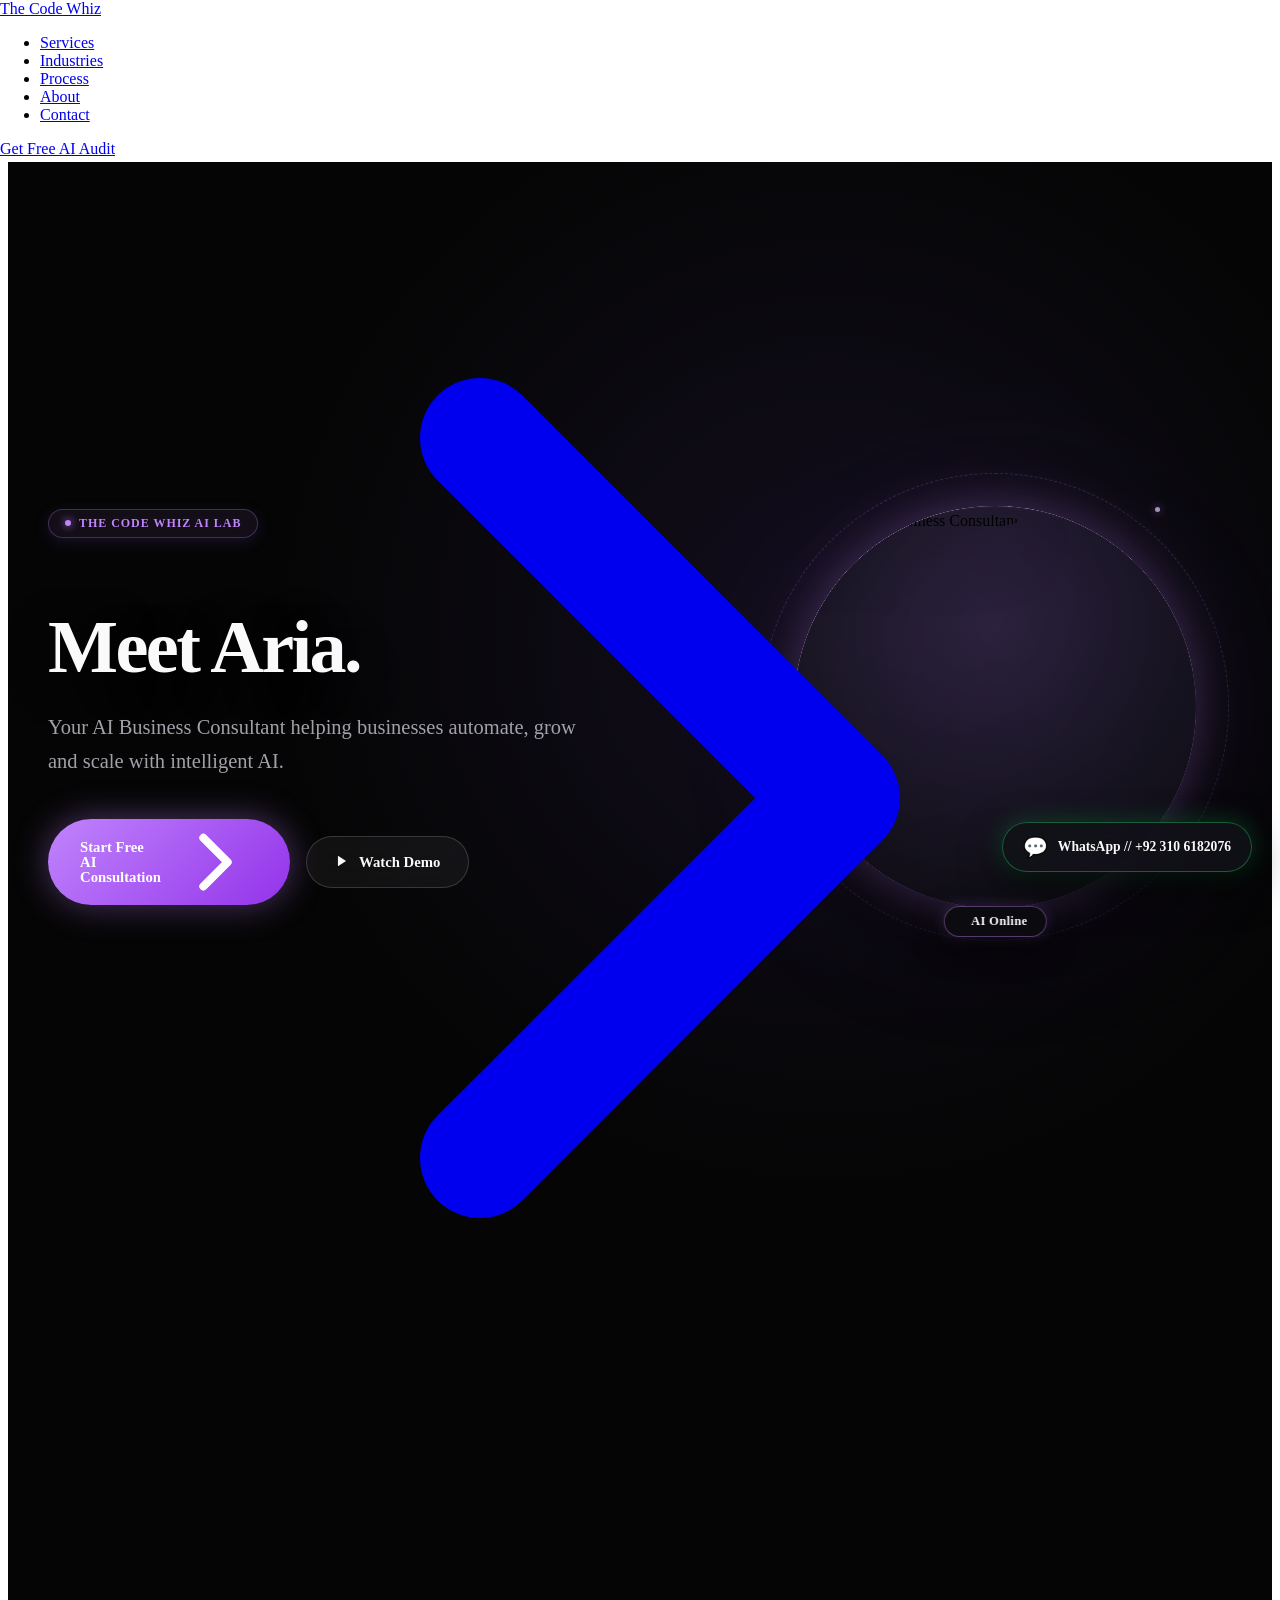
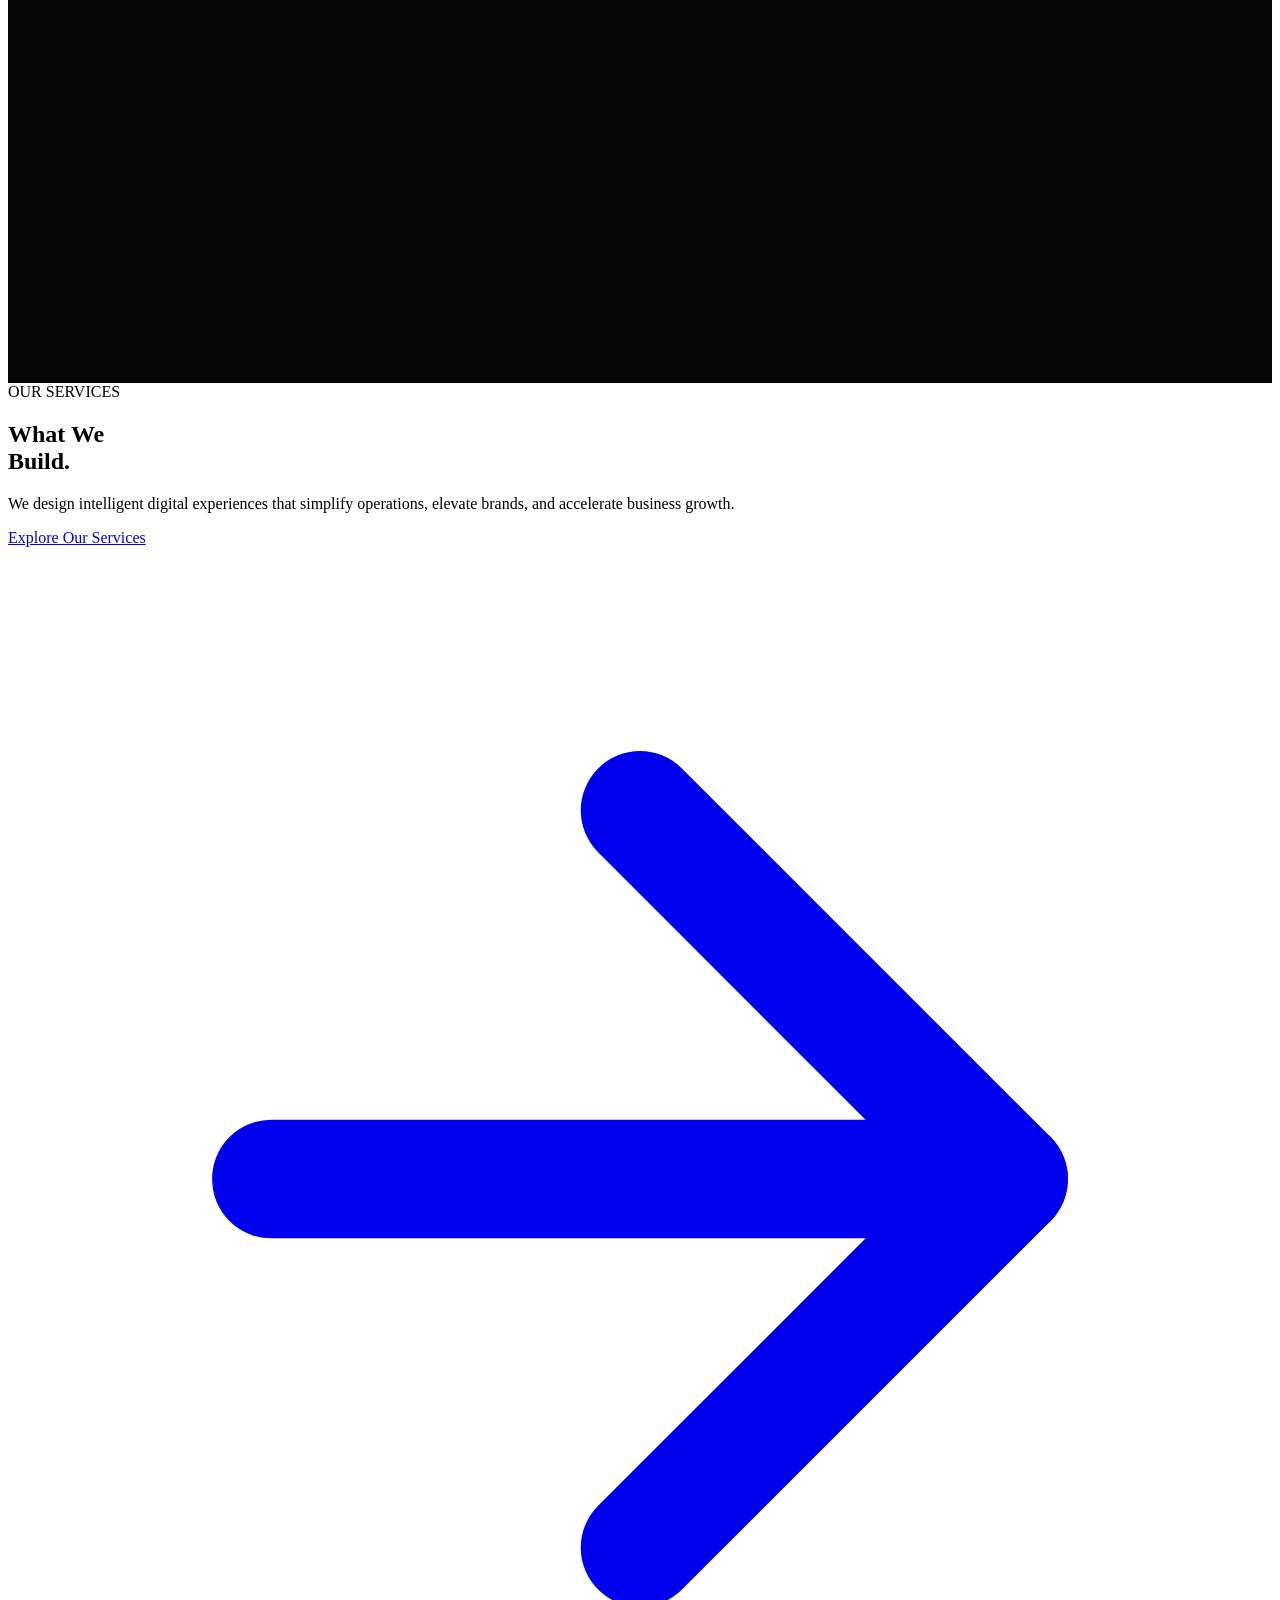
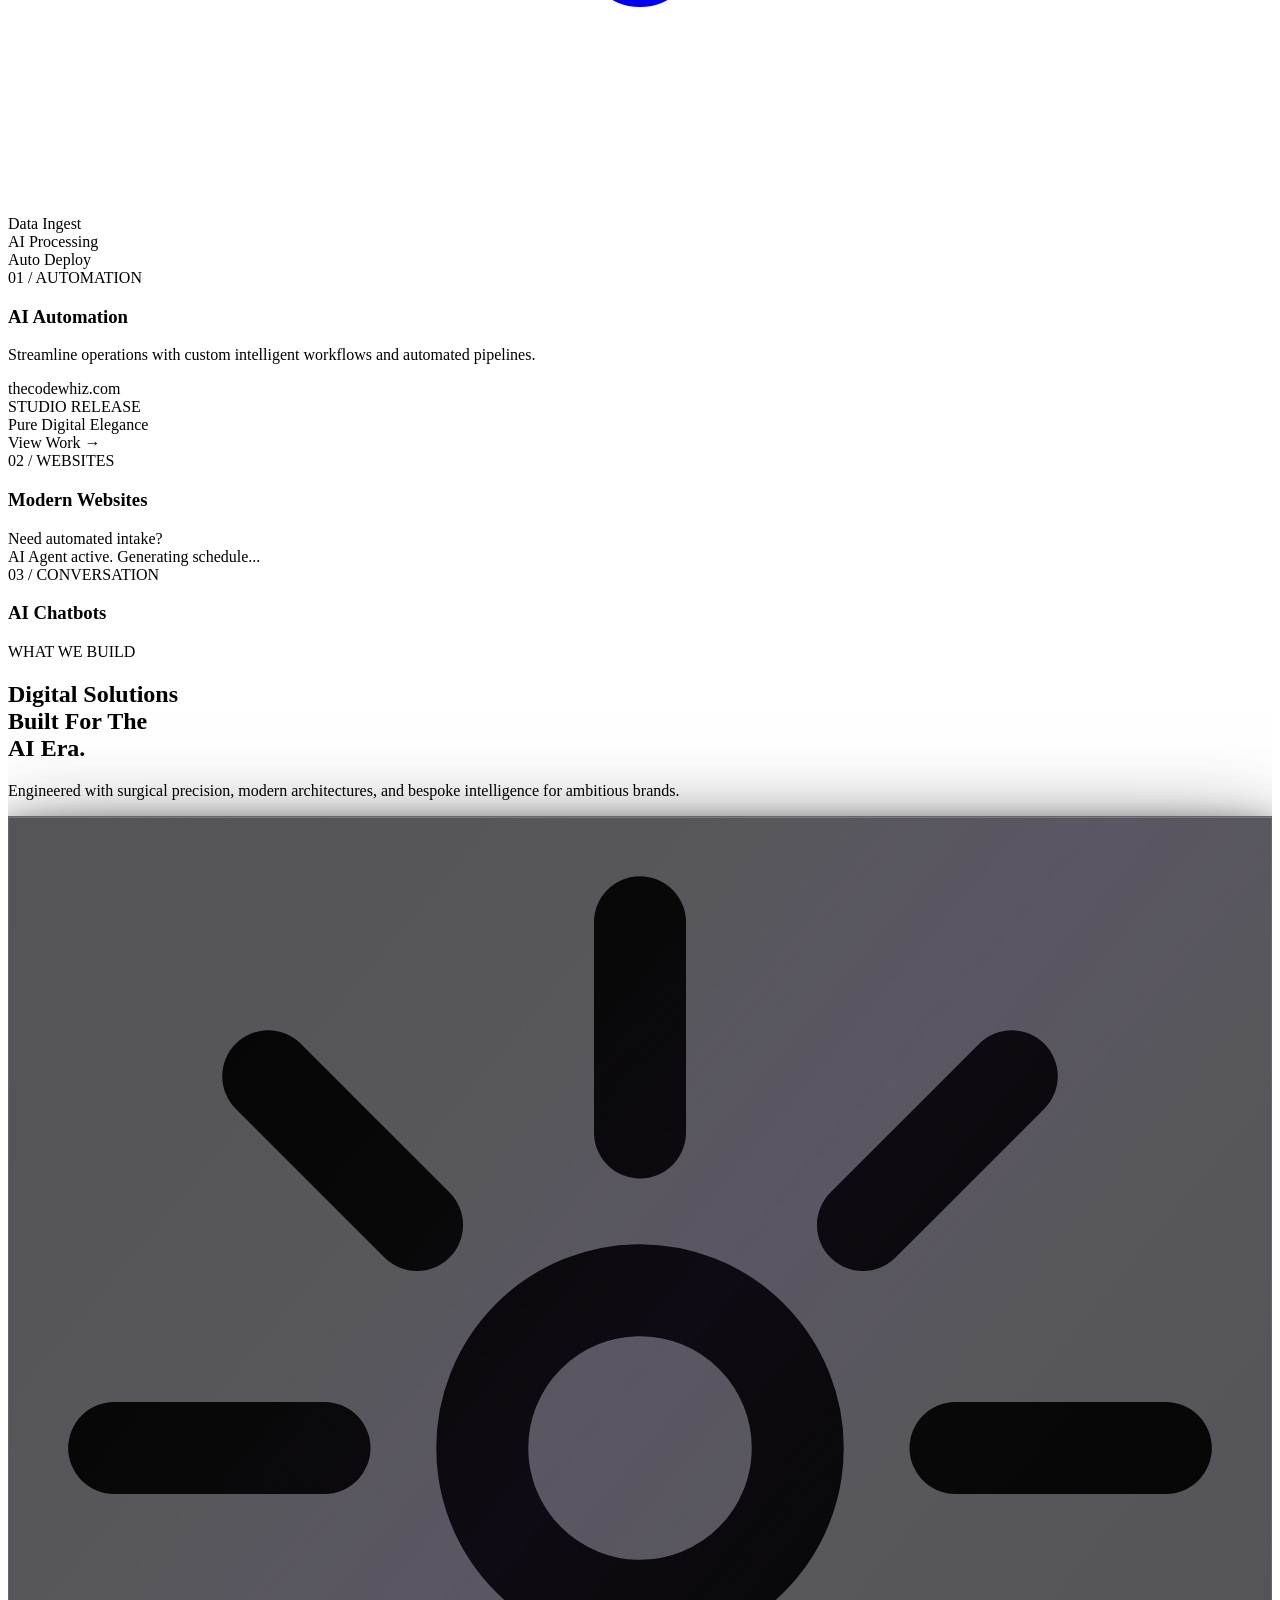
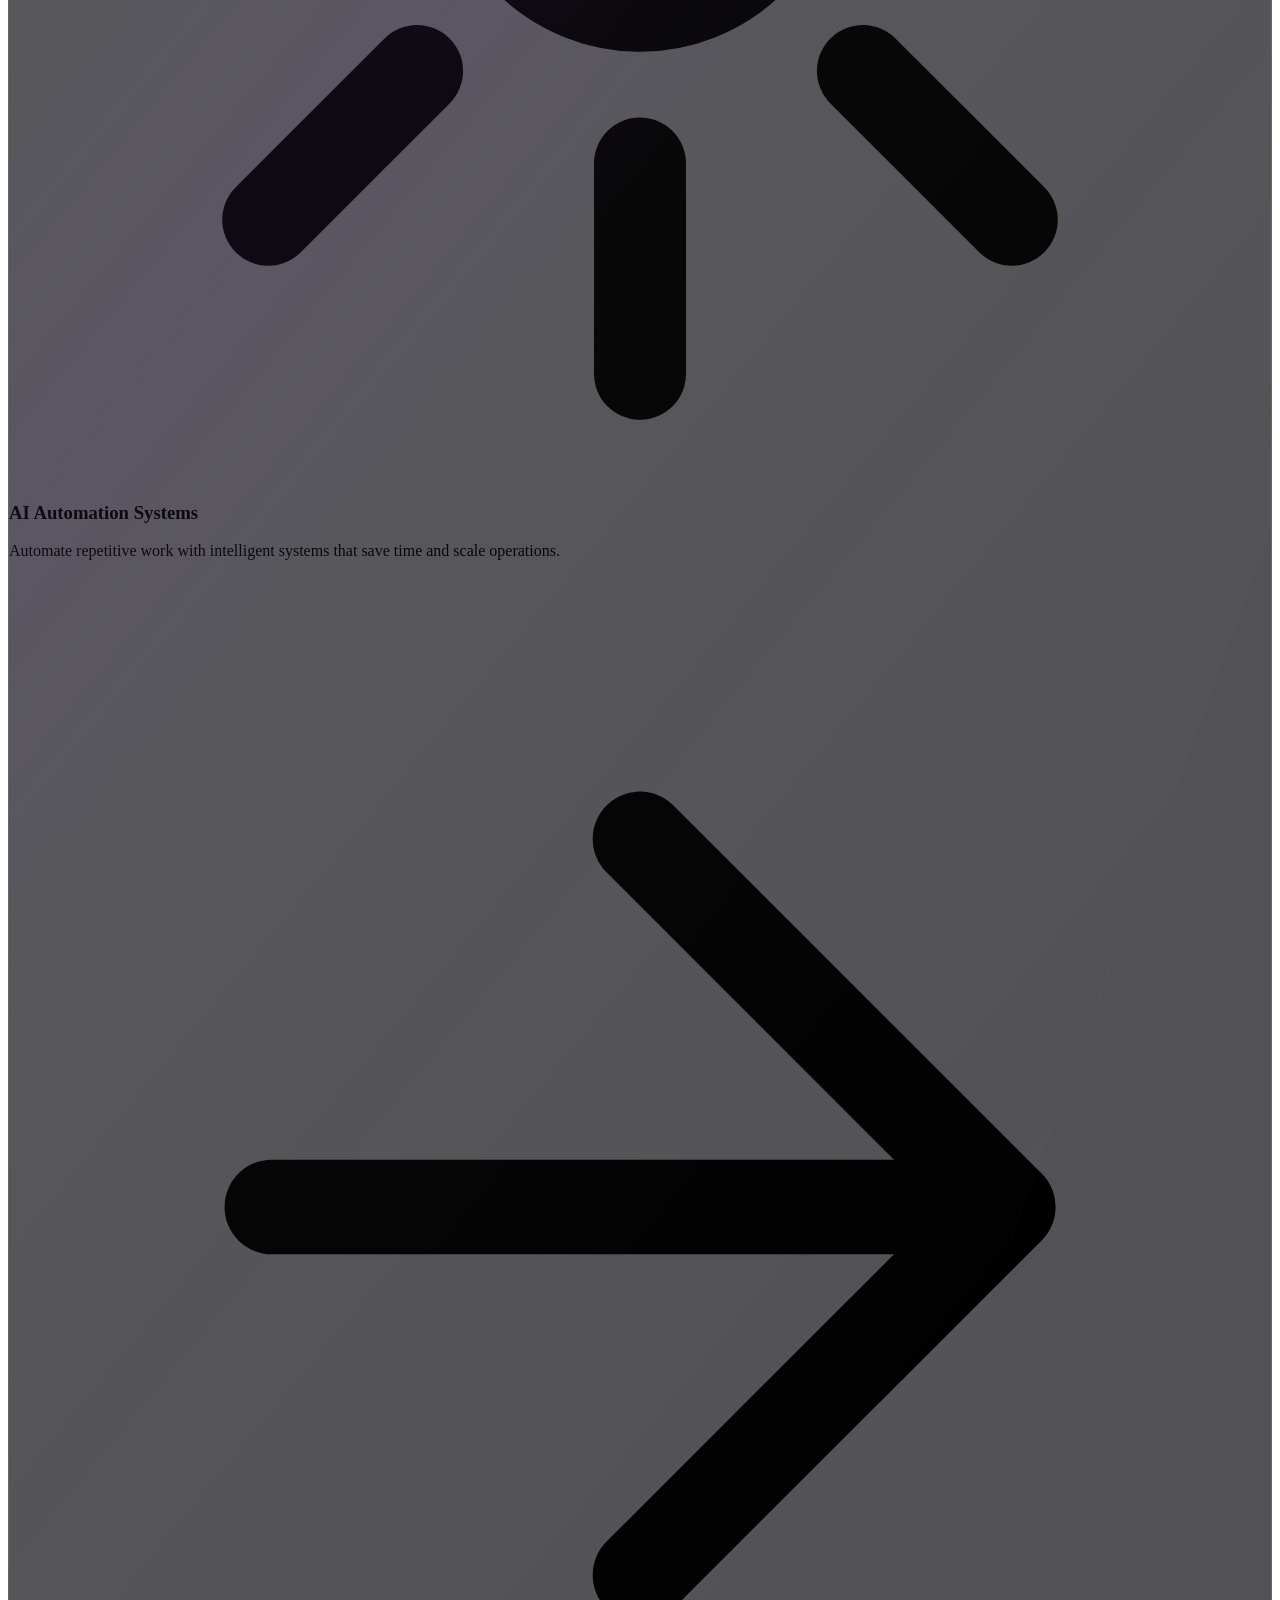
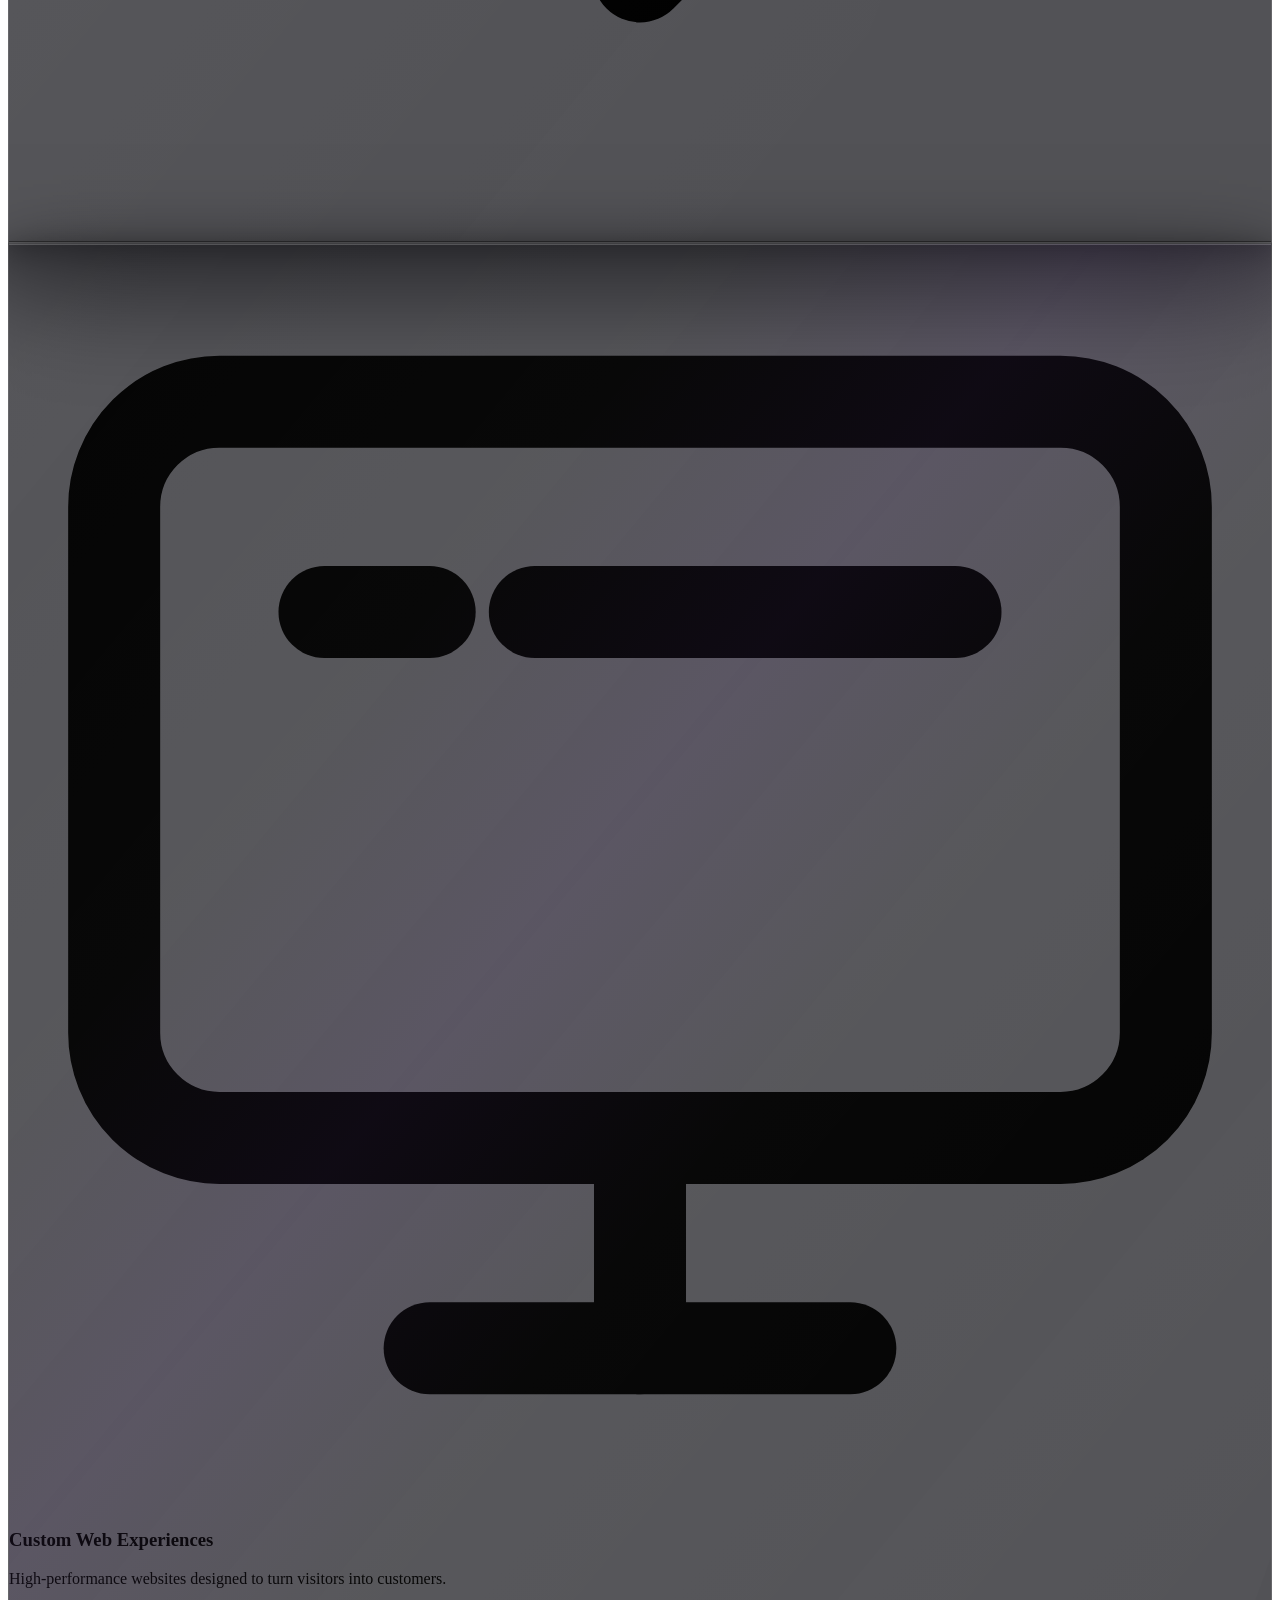
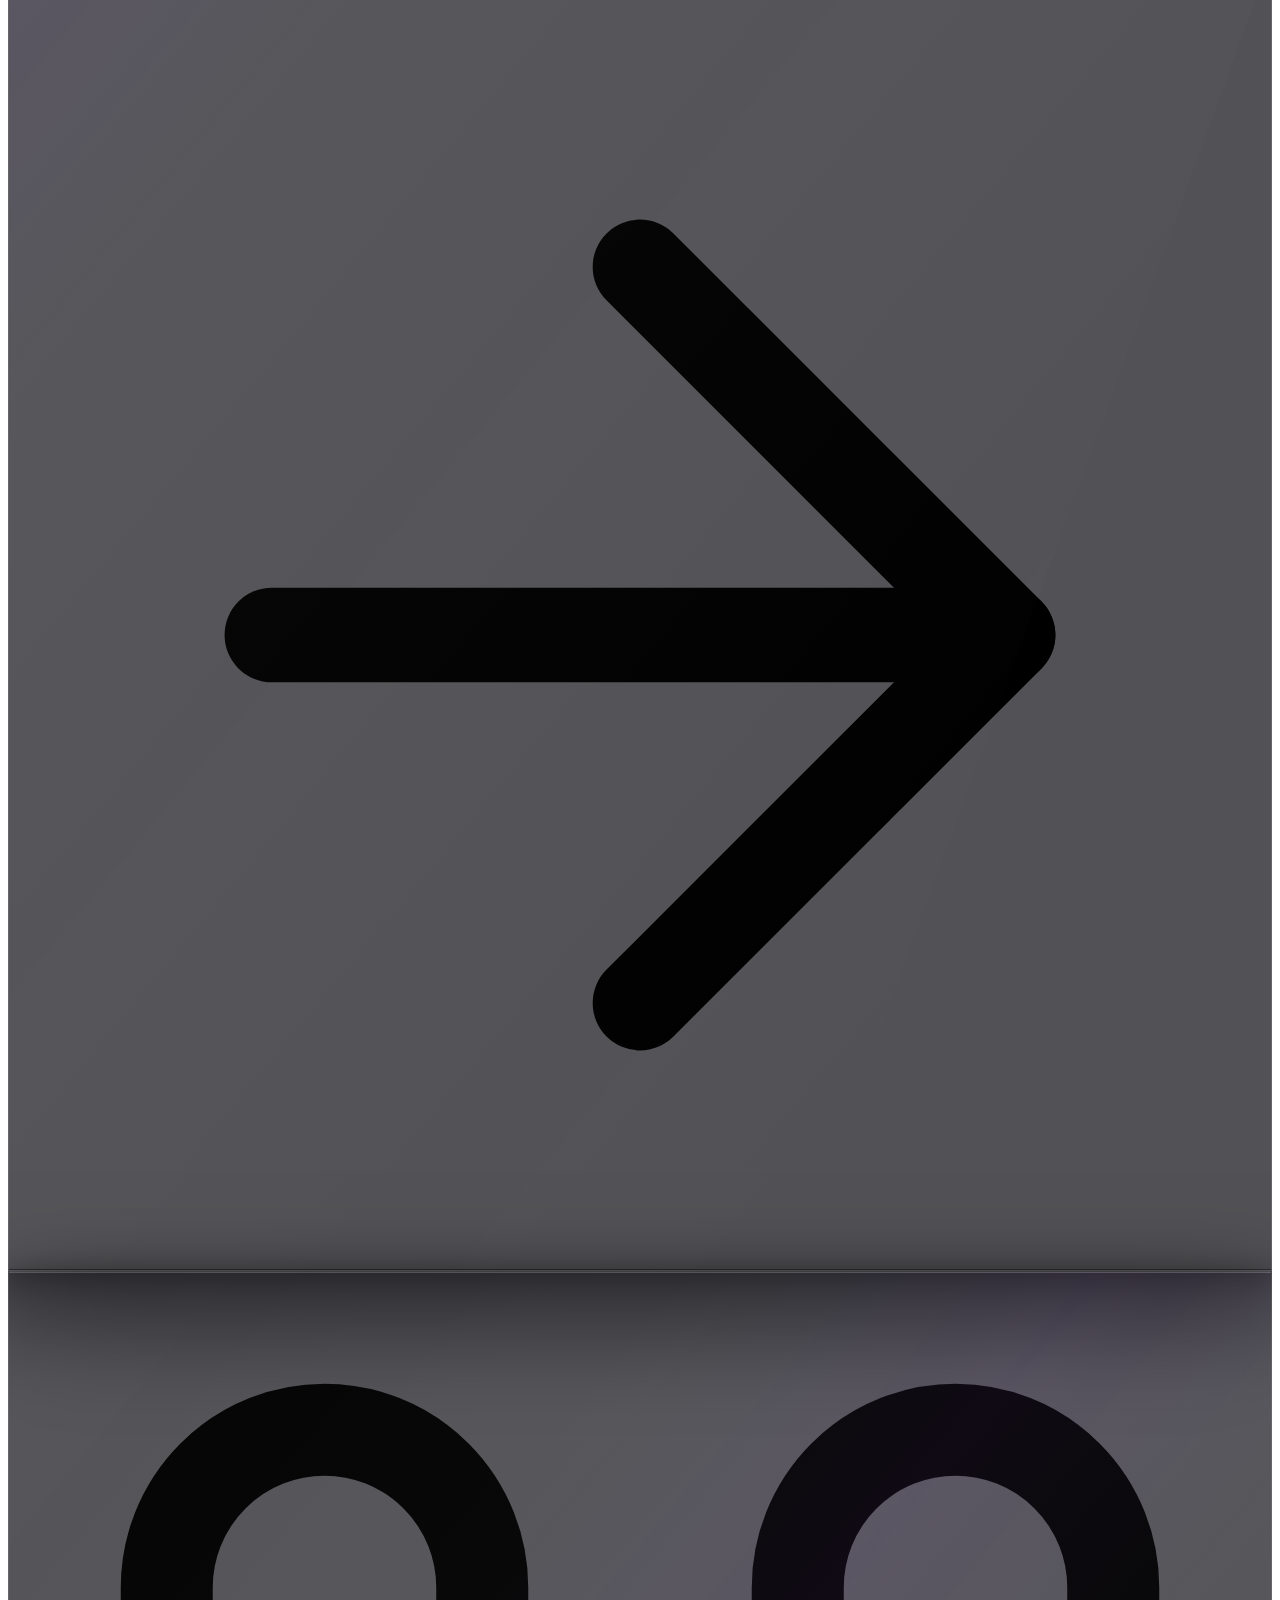
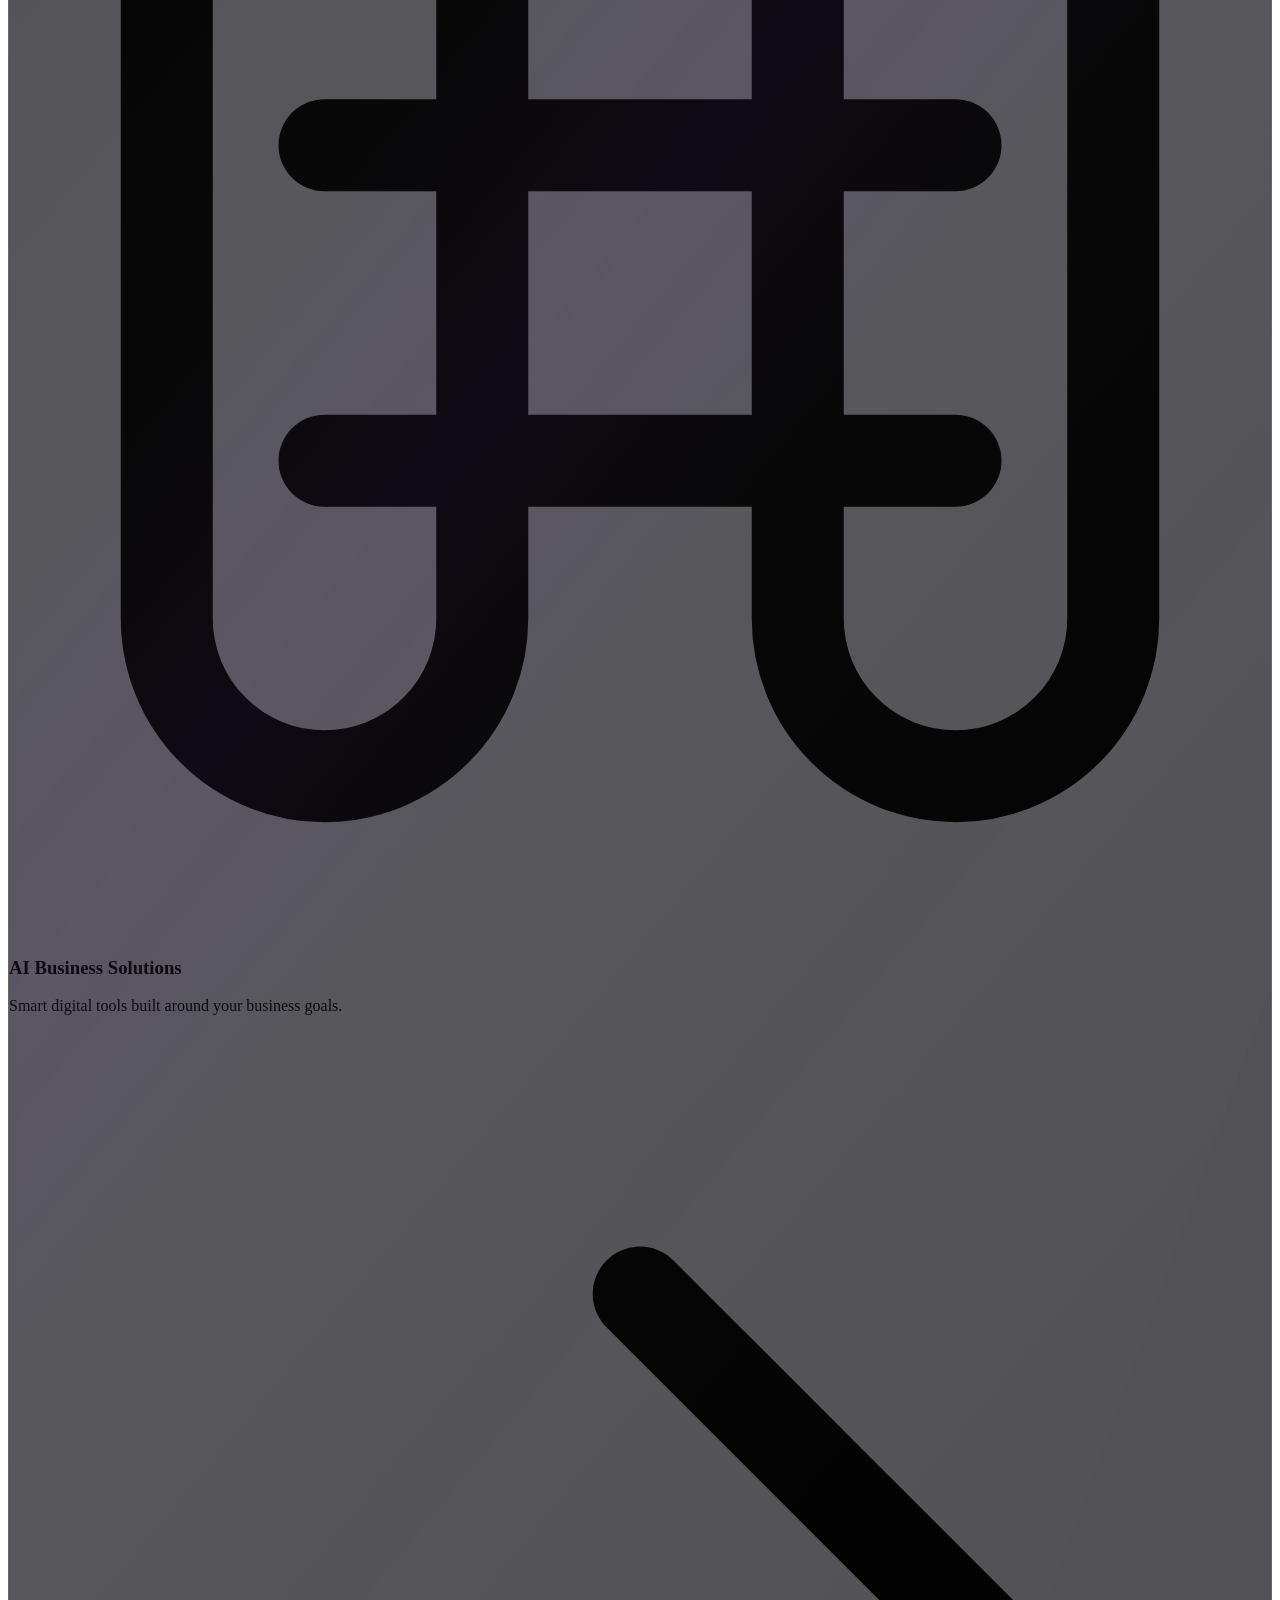
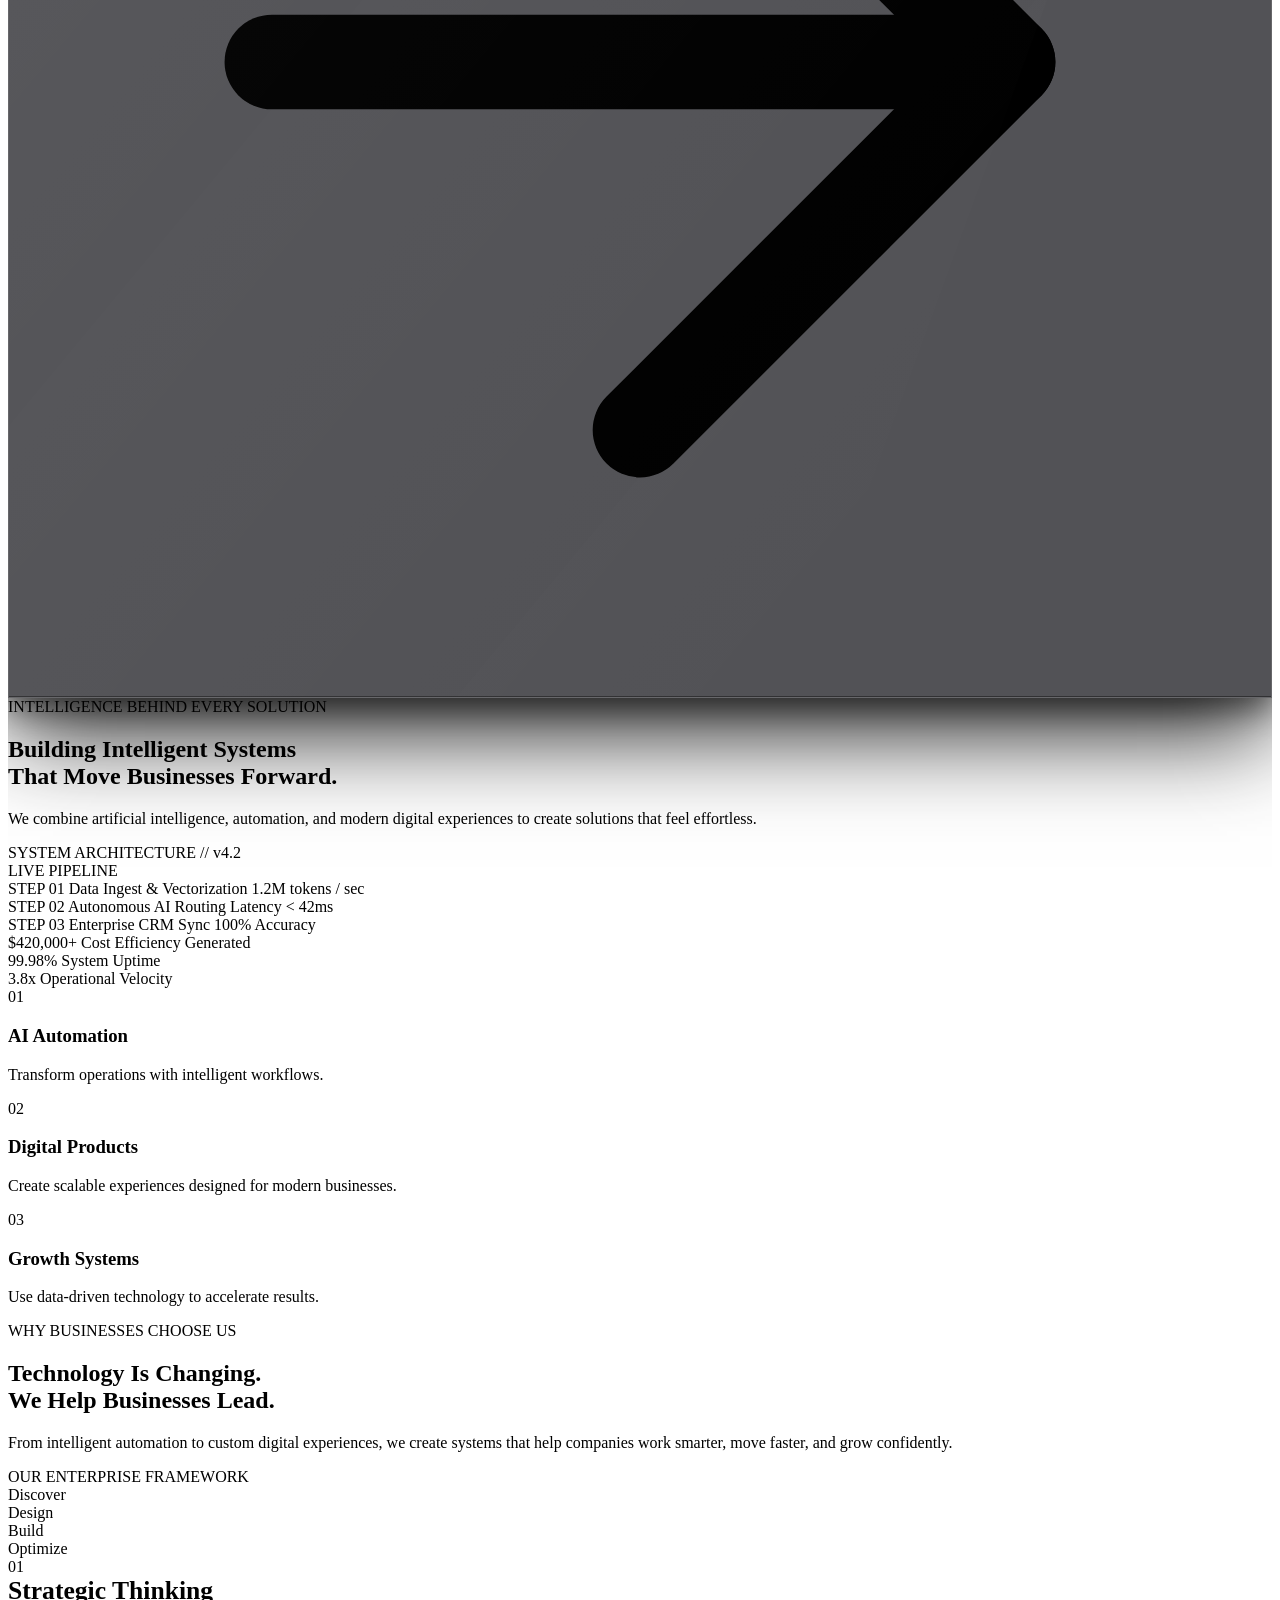
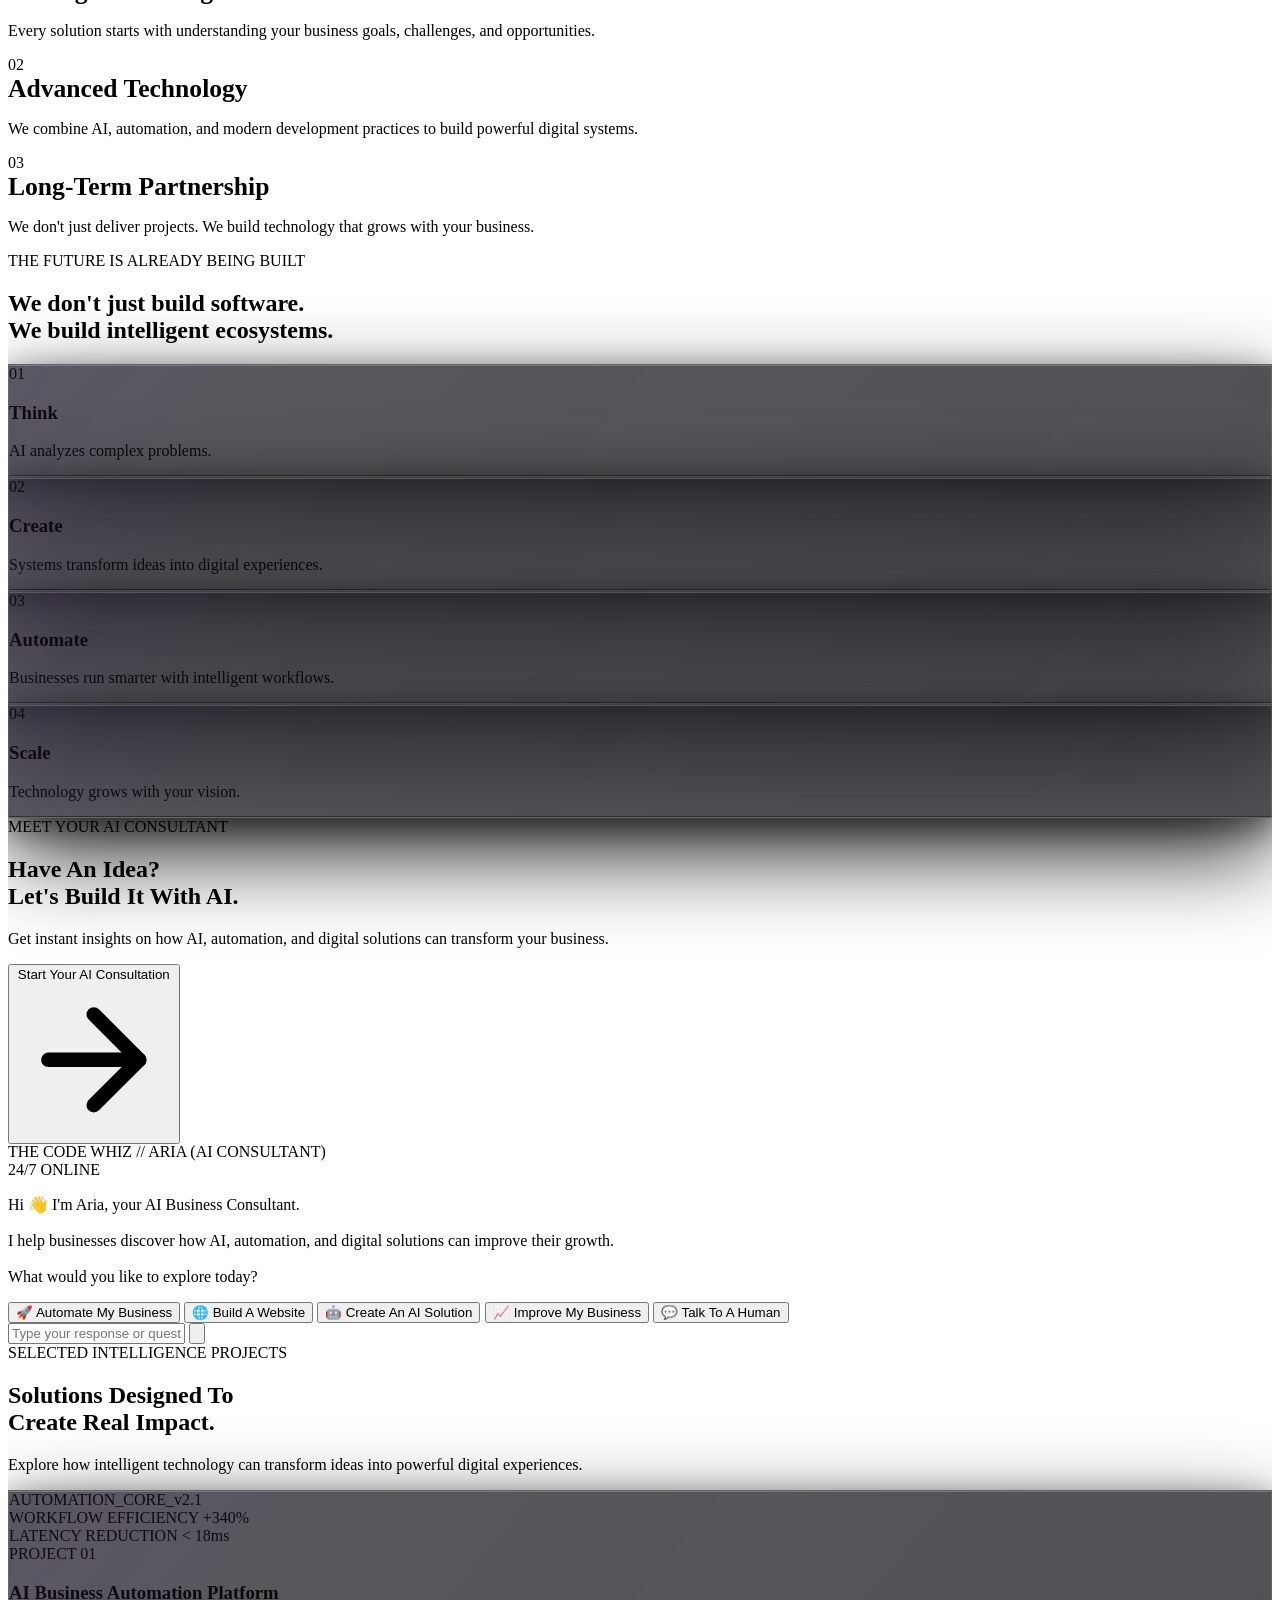
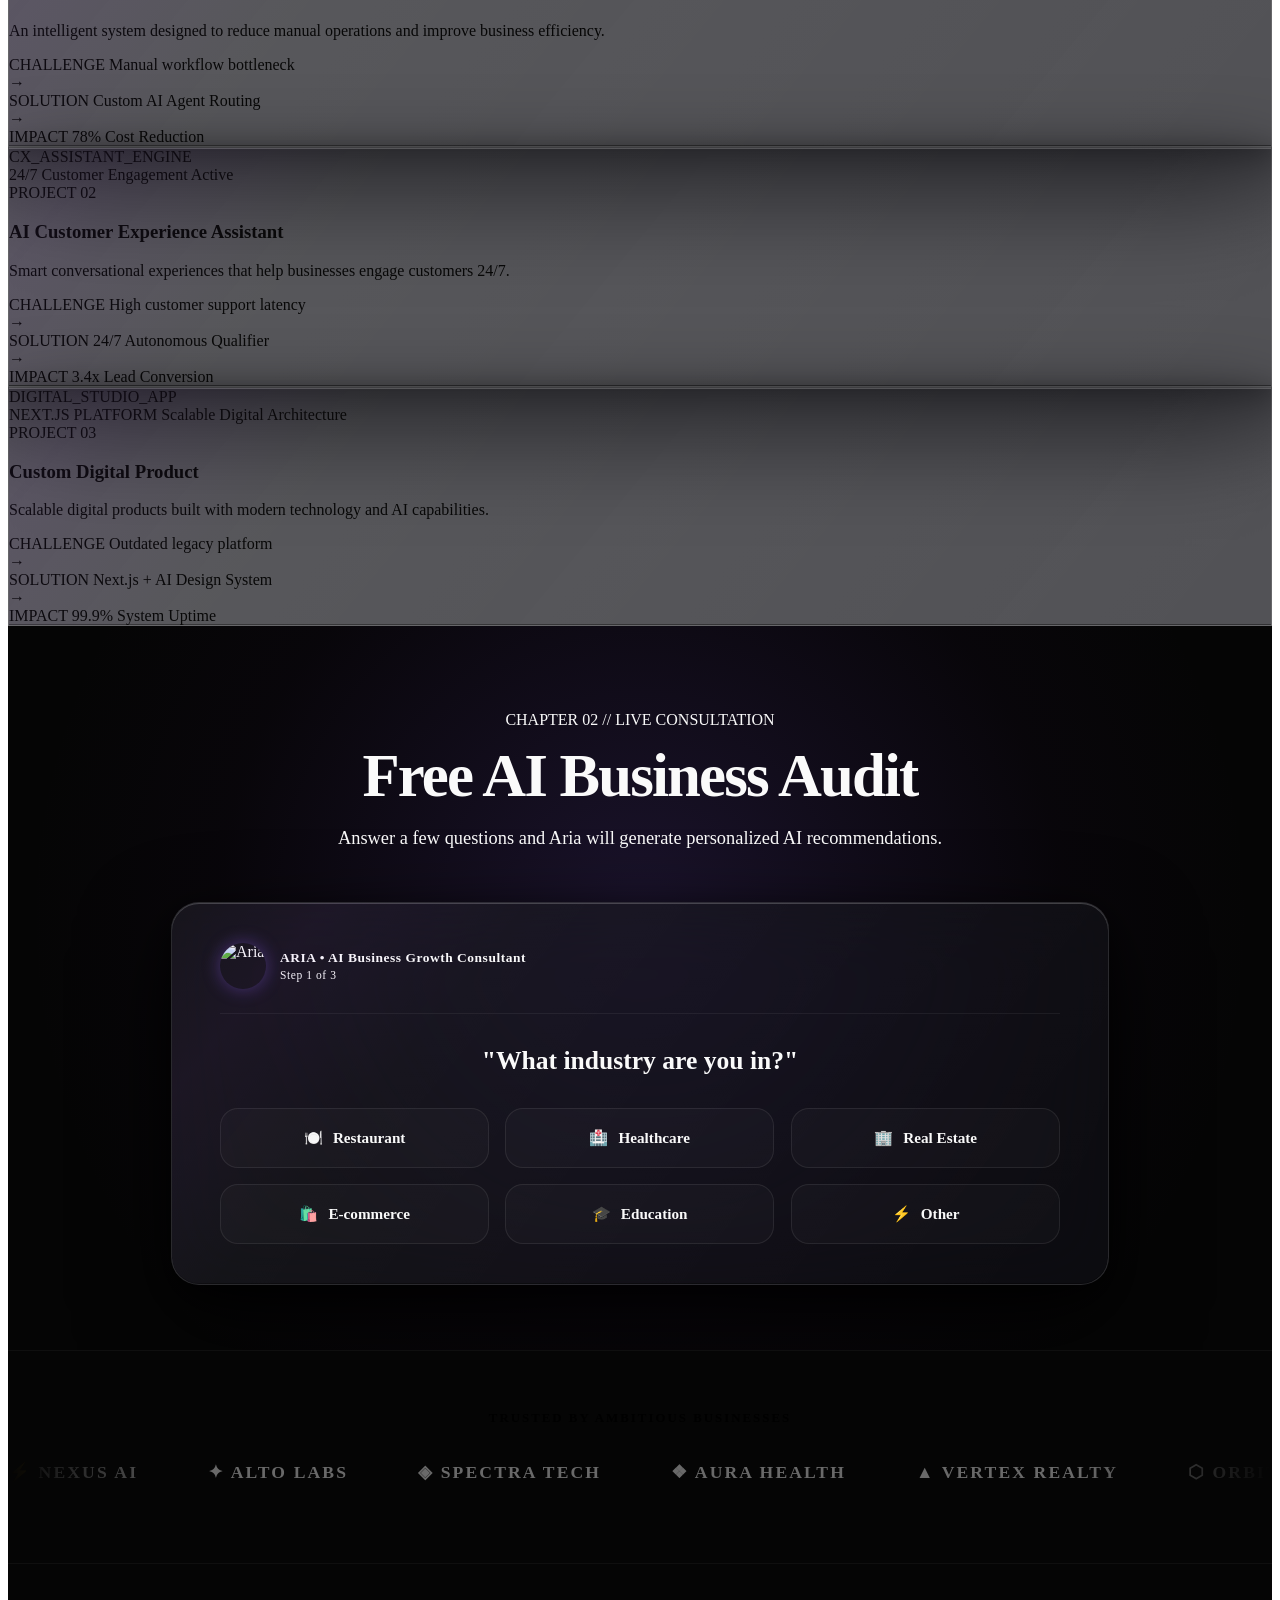
==== index.html @ 27b4a387 "feat(contact): add official email channel card (thecodewhiz.ai@gmail.com) and embed handles/numbers " ====
<!DOCTYPE html>
<html lang="en">
<head>
    <meta charset="UTF-8">
    <meta name="viewport" content="width=device-width, initial-scale=1.0">
    <title>The Code Whiz // Bespoke AI Infrastructure & 24/7 Autonomous AI Agents</title>
    <meta name="description" content="Engineering next-generation AI automations, intelligent web platforms, and 24/7 AI agents for growth-driven companies. Book a strategy session with Aria AI.">
    <meta name="keywords" content="AI automation, AI agents, enterprise AI development, custom AI solutions, Aria AI, web automation, AI lead generation, AI customer support">
    <meta name="author" content="The Code Whiz AI Lab">
    <meta name="robots" content="index, follow">
    <link rel="canonical" href="https://thecodewhizz.vercel.app/">

    <!-- Open Graph / Facebook -->
    <meta property="og:type" content="website">
    <meta property="og:url" content="https://thecodewhizz.vercel.app/">
    <meta property="og:title" content="The Code Whiz // Bespoke AI Infrastructure & Autonomous AI Agents">
    <meta property="og:description" content="Engineering next-generation AI automations, intelligent web platforms, and 24/7 AI agents for growth-driven companies worldwide.">
    <meta property="og:image" content="https://thecodewhizz.vercel.app/aria_hero_circular.webp">
    <meta property="og:site_name" content="The Code Whiz">

    <!-- Twitter / X Cards -->
    <meta name="twitter:card" content="summary_large_image">
    <meta name="twitter:url" content="https://thecodewhizz.vercel.app/">
    <meta name="twitter:title" content="The Code Whiz // Bespoke AI Infrastructure">
    <meta name="twitter:description" content="Custom 24/7 AI agents, automated workflow pipelines, and web platforms for modern enterprises.">
    <meta name="twitter:image" content="https://thecodewhizz.vercel.app/aria_hero_circular.webp">
    <meta name="twitter:site" content="@the_codewhiz">

    <!-- Structured Data (JSON-LD Schema for Organization, ProfessionalService, & WebSite) -->
    <script type="application/ld+json">
    {
      "@context": "https://schema.org",
      "@graph": [
        {
          "@type": "Organization",
          "@id": "https://thecodewhizz.vercel.app/#organization",
          "name": "The Code Whiz",
          "url": "https://thecodewhizz.vercel.app",
          "logo": "https://thecodewhizz.vercel.app/aria_hero_circular.webp",
          "email": "thecodewhiz.ai@gmail.com",
          "sameAs": [
            "https://instagram.com/the_codewhiz",
            "https://wa.me/923106182076"
          ]
        },
        {
          "@type": "ProfessionalService",
          "@id": "https://thecodewhizz.vercel.app/#service",
          "name": "The Code Whiz AI Lab",
          "url": "https://thecodewhizz.vercel.app",
          "image": "https://thecodewhizz.vercel.app/aria_hero_circular.webp",
          "priceRange": "$$$",
          "email": "thecodewhiz.ai@gmail.com",
          "telephone": "+923106182076",
          "description": "Bespoke AI infrastructure development, 24/7 autonomous AI business consultants, and enterprise workflow automation."
        },
        {
          "@type": "WebSite",
          "@id": "https://thecodewhizz.vercel.app/#website",
          "url": "https://thecodewhizz.vercel.app",
          "name": "The Code Whiz",
          "publisher": {
            "@id": "https://thecodewhizz.vercel.app/#organization"
          }
        }
      ]
    }
    </script>

    <!-- Google Fonts Preconnect & Font Preloading -->
    <link rel="preconnect" href="https://fonts.googleapis.com">
    <link rel="preconnect" href="https://fonts.gstatic.com" crossorigin>
    <link href="https://fonts.googleapis.com/css2?family=Inter:wght@400;500;600&family=Outfit:wght@500;600;700;800&display=swap" rel="stylesheet">
    <link rel="preload" href="aria_hero_circular.webp" as="image" type="image/webp">
    <link rel="stylesheet" href="styles.css?v=2.0">
    <link rel="stylesheet" href="animations.css?v=2.0">
</head>
<body>
    <!-- Cinematic Ambient Layer — NO grid -->
    <div class="hero-ambient-bg" id="ambient-glow-orb"></div>
    <canvas class="particle-canvas" id="particle-canvas"></canvas>

    <!-- Header Navigation -->
    <header class="header">
        <div class="header-container">
            <a href="#" class="logo" id="nav-logo">
                <span class="logo-dot"></span>
                <span class="logo-text">The Code Whiz</span>
            </a>
            
            <nav class="nav">
                <ul class="nav-list">
                    <li><a href="#services" class="nav-link" id="link-services">Services</a></li>
                    <li><a href="#industries" class="nav-link" id="link-industries">Industries</a></li>
                    <li><a href="#process" class="nav-link" id="link-process">Process</a></li>
                    <li><a href="#about" class="nav-link" id="link-about">About</a></li>
                    <li><a href="#contact" class="nav-link" id="link-contact">Contact</a></li>
                </ul>
            </nav>

            <div class="header-actions">
                <a href="#audit" class="btn btn-audit" id="btn-header-audit">
                    <span>Get Free AI Audit</span>
                    <svg viewBox="0 0 16 16" fill="none" xmlns="http://www.w3.org/2000/svg" class="btn-arrow">
                        <path d="M6 3.5L10.5 8L6 12.5" stroke="currentColor" stroke-width="1.5" stroke-linecap="round" stroke-linejoin="round"/>
                    </svg>
                </a>
                
                <!-- Mobile Hamburger Menu Button -->
                <button class="mobile-menu-toggle" id="mobile-menu-toggle" aria-label="Toggle navigation menu">
                    <span class="hamburger-bar"></span>
                    <span class="hamburger-bar"></span>
                    <span class="hamburger-bar"></span>
                </button>
            </div>
        </div>
    </header>

    <!-- Fullscreen Glassmorphism Mobile Menu Overlay -->
    <div class="mobile-nav-overlay" id="mobile-nav-overlay" aria-hidden="true">
        <div class="mobile-nav-backdrop" id="mobile-nav-backdrop"></div>
        <div class="mobile-nav-content">
            <div class="mobile-nav-header">
                <span class="mobile-nav-tag">NAVIGATION // THE CODE WHIZ</span>
                <button class="mobile-nav-close" id="mobile-nav-close" aria-label="Close menu">✕</button>
            </div>
            <ul class="mobile-nav-links">
                <li><a href="#services" class="mobile-nav-item"><span>01</span> Services</a></li>
                <li><a href="#process" class="mobile-nav-item"><span>02</span> Process & Timeline</a></li>
                <li><a href="#audit" class="mobile-nav-item"><span>03</span> Free AI Audit</a></li>
                <li><a href="#cases" class="mobile-nav-item"><span>04</span> Case Studies</a></li>
                <li><a href="#roi-calculator" class="mobile-nav-item"><span>05</span> ROI Calculator</a></li>
                <li><a href="#contact" class="mobile-nav-item"><span>06</span> Contact Us</a></li>
            </ul>
            <div class="mobile-nav-actions">
                <a href="#audit" class="btn btn-primary-glow mobile-nav-cta">
                    <span>Get Free AI Audit</span>
                </a>
                <div class="mobile-nav-socials">
                    <a href="https://wa.me/923106182076" target="_blank" rel="noopener" class="social-circle-btn sm-btn" aria-label="WhatsApp">💬</a>
                    <a href="https://instagram.com/the_codewhiz" target="_blank" rel="noopener" class="social-circle-btn sm-btn" aria-label="Instagram">📸</a>
                    <a href="mailto:thecodewhiz.ai@gmail.com" class="social-circle-btn sm-btn" aria-label="Email">✉️</a>
                </div>
            </div>
        </div>
    </div>

    <!-- ============================================================ -->
    <!-- HERO: Cinematic Product Launch — THE CODE WHIZ // ARIA        -->
    <!-- ============================================================ -->
    <!-- ============================================================ -->
    <!-- HERO: Apple-Inspired Luxury Launch — THE CODE WHIZ // ARIA    -->
    <!-- ============================================================ -->
    <main class="hero-cinematic hero-apple-minimal" id="hero">

        <!-- Living neural background & soft lavender glow orbs -->
        <canvas id="hero-neural-canvas" class="hero-neural-canvas"></canvas>
        <div class="hero-depth-layer"></div>
        <div class="hero-glow-orb hero-glow-orb--primary"></div>
        <div class="hero-glow-orb hero-glow-orb--secondary"></div>

        <div class="hero-cinematic__inner hero-apple__inner">
            
            <!-- LEFT SIDE — Minimal Editorial Content -->
            <div class="hero-editorial" id="hero-editorial">
                <div class="hero-label-chip">
                    <span class="label-dot"></span>
                    <span class="label-text">THE CODE WHIZ AI LAB</span>
                </div>

                <h1 class="hero-title hero-title--apple" id="hero-title">
                    Meet Aria.
                </h1>

                <p class="hero-subtitle hero-subtitle--apple" id="hero-subtitle">
                    Your AI Business Consultant helping businesses automate, grow and scale with intelligent AI.
                </p>

                <!-- Dual Buttons: Primary & Secondary -->
                <div class="hero-cta-group">
                    <a href="#audit" class="btn btn-primary-glow" id="btn-start-consultation">
                        <span>Start Free AI Consultation</span>
                        <svg viewBox="0 0 16 16" fill="none" xmlns="http://www.w3.org/2000/svg" class="btn-arrow">
                            <path d="M6 3.5L10.5 8L6 12.5" stroke="currentColor" stroke-width="1.5" stroke-linecap="round" stroke-linejoin="round"/>
                        </svg>
                    </a>

                    <button class="btn btn-secondary-ghost" id="btn-watch-demo">
                        <span class="play-icon-wrap">
                            <svg width="14" height="14" viewBox="0 0 24 24" fill="currentColor">
                                <polygon points="5 3 19 12 5 21 5 3"></polygon>
                            </svg>
                        </span>
                        <span>Watch Demo</span>
                    </button>
                </div>
            </div>

            <!-- RIGHT SIDE — Apple Premium Circular Container -->
            <div class="hero-circular-stage" id="hero-chamber">
                
                <!-- Orbiting Neural Glow Ring -->
                <div class="circular-neural-ring"></div>
                <div class="circular-ambient-glow"></div>

                <!-- Orbiting Particles -->
                <div class="orbit-particle p1"></div>
                <div class="orbit-particle p2"></div>
                <div class="orbit-particle p3"></div>

                <!-- Large Circular Glass Frame (320px) -->
                <div class="aria-circular-frame">
                    <div class="circular-glass-backdrop"></div>
                    <img src="aria_hero_circular.webp" alt="Aria — AI Business Consultant" class="aria-circular-img hero-aria-portrait" id="aria-portrait" loading="eager" decoding="async" fetchpriority="high" width="380" height="380">
                </div>

                <!-- Small AI Online Indicator Pill -->
                <div class="circular-status-pill">
                    <span class="status-dot-online" id="hero-status-dot"></span>
                    <span class="chip-text" id="hero-status-text">AI Online</span>
                </div>

            </div>

        </div>
    </main>

    <!-- ============================================================ -->
    <!-- HOW IT WORKS: Apple-Inspired Editorial Timeline              -->
    <!-- ============================================================ -->
    <section class="how-it-works-section" id="process">
        <div class="how-container">
            
            <!-- Section Header -->
            <div class="how-header reveal-on-scroll">
                <div class="how-badge-chip">
                    <span class="badge-dot"></span>
                    <span>HOW IT WORKS</span>
                </div>
                <h2 class="how-title">How We Transform Your Business with AI</h2>
                <p class="how-subtitle">From strategy to automation in four simple steps.</p>
            </div>

            <!-- Timeline Wrapper (Horizontal on Desktop, Vertical on Mobile) -->
            <div class="how-timeline-wrapper reveal-on-scroll">
                
                <!-- Dynamic Progress Line -->
                <div class="timeline-track-bg">
                    <div class="timeline-progress-fill" id="timeline-progress-fill"></div>
                </div>

                <!-- 4 Steps Grid -->
                <div class="how-steps-grid">
                    
                    <!-- Step 1: Discover -->
                    <div class="how-step-card step-1" data-step="1">
                        <div class="step-top-bar">
                            <span class="step-number">01</span>
                            <div class="aria-guide-avatar-wrap">
                                <img src="aria_hero_circular.webp" alt="Aria Guide" class="aria-guide-avatar-img" loading="lazy" decoding="async" width="50" height="50">
                                <span class="aria-guide-dot"></span>
                            </div>
                        </div>
                        <div class="step-content">
                            <h3 class="step-title">Discover</h3>
                            <p class="step-desc">Free AI Business Audit</p>
                        </div>
                        <!-- Aria Personal First-Person Quote -->
                        <div class="aria-guide-quote-box">
                            <span class="quote-sparkle">✨</span>
                            <span class="quote-text">"Let's understand your business."</span>
                        </div>
                    </div>

                    <!-- Step 2: Strategize -->
                    <div class="how-step-card step-2" data-step="2">
                        <div class="step-top-bar">
                            <span class="step-number">02</span>
                            <div class="aria-guide-avatar-wrap">
                                <img src="aria_hero_circular.webp" alt="Aria Guide" class="aria-guide-avatar-img" loading="lazy" decoding="async" width="50" height="50">
                                <span class="aria-guide-dot"></span>
                            </div>
                        </div>
                        <div class="step-content">
                            <h3 class="step-title">Strategize</h3>
                            <p class="step-desc">Custom AI roadmap built for your business.</p>
                        </div>
                        <!-- Aria Personal First-Person Quote -->
                        <div class="aria-guide-quote-box">
                            <span class="quote-sparkle">✨</span>
                            <span class="quote-text">"I'll create your AI strategy."</span>
                        </div>
                    </div>

                    <!-- Step 3: Build -->
                    <div class="how-step-card step-3" data-step="3">
                        <div class="step-top-bar">
                            <span class="step-number">03</span>
                            <div class="aria-guide-avatar-wrap">
                                <img src="aria_hero_circular.webp" alt="Aria Guide" class="aria-guide-avatar-img" loading="lazy" decoding="async" width="50" height="50">
                                <span class="aria-guide-dot"></span>
                            </div>
                        </div>
                        <div class="step-content">
                            <h3 class="step-title">Build</h3>
                            <p class="step-desc">We develop and integrate AI solutions.</p>
                        </div>
                        <!-- Aria Personal First-Person Quote -->
                        <div class="aria-guide-quote-box">
                            <span class="quote-sparkle">✨</span>
                            <span class="quote-text">"We'll build your AI solution."</span>
                        </div>
                    </div>

                    <!-- Step 4: Scale -->
                    <div class="how-step-card step-4" data-step="4">
                        <div class="step-top-bar">
                            <span class="step-number">04</span>
                            <div class="aria-guide-avatar-wrap">
                                <img src="aria_hero_circular.webp" alt="Aria Guide" class="aria-guide-avatar-img" loading="lazy" decoding="async" width="50" height="50">
                                <span class="aria-guide-dot"></span>
                            </div>
                        </div>
                        <div class="step-content">
                            <h3 class="step-title">Scale</h3>
                            <p class="step-desc">Monitor, optimize and continuously improve with AI.</p>
                        </div>
                        <!-- Aria Personal First-Person Quote -->
                        <div class="aria-guide-quote-box">
                            <span class="quote-sparkle">✨</span>
                            <span class="quote-text">"Now let's help you scale."</span>
                        </div>
                    </div>

                </div>

            </div>

        </div>
    </section>

    <!-- Services Section (Awwwards / Studio Freight Editorial Layout) -->
    <section class="services-section" id="services">
        <div class="services-container">
            <!-- Asymmetrical Grid: 35% Left Editorial Content, 65% Right Overlapping Floating Panels -->
            <div class="services-editorial-layout">
                
                <!-- Left Editorial Column (35%) -->
                <div class="services-editorial-left">
                    <div class="badge" id="services-badge">
                        <span class="badge-pulse"></span>
                        <span class="badge-text">OUR SERVICES</span>
                    </div>
                    <h2 class="services-editorial-heading" id="services-title">
                        What We<br>
                        <span class="gradient-text">Build.</span>
                    </h2>
                    <p class="services-editorial-paragraph" id="services-desc">
                        We design intelligent digital experiences that simplify operations, elevate brands, and accelerate business growth.
                    </p>
                    <a href="#build-section" class="services-cta-link" id="services-cta">
                        <span>Explore Our Services</span>
                        <svg viewBox="0 0 16 16" fill="none" xmlns="http://www.w3.org/2000/svg" class="cta-arrow">
                            <path d="M3.33301 8H12.6663" stroke="currentColor" stroke-width="1.5" stroke-linecap="round" stroke-linejoin="round"/>
                            <path d="M8 3.3335L12.6667 8.00016L8 12.6668" stroke="currentColor" stroke-width="1.5" stroke-linecap="round" stroke-linejoin="round"/>
                        </svg>
                    </a>
                </div>

                <!-- Right Overlapping Floating Glass Panels (65%) -->
                <div class="services-panels-wrapper">
                    
                    <!-- Panel One: AI Automation (Large, Top Left, Rotation -2.5deg) -->
                    <div class="glass-panel panel-automation" id="panel-automation">
                        <div class="panel-glow-backdrop"></div>
                        <div class="panel-hero-visual visual-workflow">
                            <div class="panel-workflow-diagram">
                                <div class="diagram-node node-1">
                                    <span class="node-dot"></span>
                                    <span class="node-label">Data Ingest</span>
                                </div>
                                <div class="diagram-line">
                                    <div class="diagram-pulse"></div>
                                </div>
                                <div class="diagram-node node-2 active-node">
                                    <span class="node-dot lavender-glow"></span>
                                    <span class="node-label">AI Processing</span>
                                </div>
                                <div class="diagram-line">
                                    <div class="diagram-pulse delay"></div>
                                </div>
                                <div class="diagram-node node-3">
                                    <span class="node-dot green-glow"></span>
                                    <span class="node-label">Auto Deploy</span>
                                </div>
                            </div>
                        </div>
                        <div class="panel-content">
                            <div class="panel-badge-pill">01 / AUTOMATION</div>
                            <h3 class="panel-title">AI Automation</h3>
                            <p class="panel-description">Streamline operations with custom intelligent workflows and automated pipelines.</p>
                        </div>
                    </div>

                    <!-- Panel Two: Modern Websites (Medium, Center Right, Rotation +2deg, Overlapping) -->
                    <div class="glass-panel panel-websites" id="panel-websites">
                        <div class="panel-glow-backdrop"></div>
                        <div class="panel-hero-visual visual-macbook">
                            <div class="macbook-mockup">
                                <div class="macbook-header">
                                    <span class="mac-dot red"></span>
                                    <span class="mac-dot yellow"></span>
                                    <span class="mac-dot green"></span>
                                    <span class="mac-url">thecodewhiz.com</span>
                                </div>
                                <div class="macbook-screen">
                                    <div class="screen-hero-preview">
                                        <div class="screen-tag">STUDIO RELEASE</div>
                                        <div class="screen-title">Pure Digital Elegance</div>
                                        <div class="screen-btn-preview">View Work →</div>
                                    </div>
                                </div>
                            </div>
                        </div>
                        <div class="panel-content">
                            <div class="panel-badge-pill">02 / WEBSITES</div>
                            <h3 class="panel-title">Modern Websites</h3>
                        </div>
                    </div>

                    <!-- Panel Three: AI Chatbots (Small, Bottom Offset, Rotation -3deg, Overlapping) -->
                    <div class="glass-panel panel-chatbots" id="panel-chatbots">
                        <div class="panel-glow-backdrop"></div>
                        <div class="panel-hero-visual visual-iphone">
                            <div class="iphone-mockup">
                                <div class="iphone-island"></div>
                                <div class="iphone-screen">
                                    <div class="chat-bubble user">Need automated intake?</div>
                                    <div class="chat-bubble ai">
                                        <span class="bot-indicator"></span>
                                        AI Agent active. Generating schedule...
                                    </div>
                                </div>
                            </div>
                        </div>
                        <div class="panel-content">
                            <div class="panel-badge-pill">03 / CONVERSATION</div>
                            <h3 class="panel-title">AI Chatbots</h3>
                        </div>
                    </div>

                </div>

            </div>
        </div>
    </section>

    <!-- What We Build Section (Apple × Linear × Vercel Premium Aesthetic) -->
    <section class="build-section" id="build-section">
        <div class="build-container">
            <div class="build-layout">
                
                <!-- Left Column: Large Headline -->
                <div class="build-left">
                    <div class="badge" id="build-badge">
                        <span class="badge-pulse"></span>
                        <span class="badge-text">WHAT WE BUILD</span>
                    </div>
                    
                    <h2 class="build-heading" id="build-title">
                        Digital Solutions<br>
                        Built For The<br>
                        <span class="gradient-text">AI Era.</span>
                    </h2>

                    <p class="build-tagline">
                        Engineered with surgical precision, modern architectures, and bespoke intelligence for ambitious brands.
                    </p>
                </div>

                <!-- Right Column: Premium Horizontal Showcase Cards -->
                <div class="build-showcase-list">
                    
                    <!-- Showcase Item 1: AI Automation Systems -->
                    <div class="showcase-card" id="showcase-automation">
                        <div class="showcase-icon-box">
                            <svg viewBox="0 0 24 24" fill="none" stroke="currentColor" stroke-width="1.75" stroke-linecap="round" stroke-linejoin="round" class="showcase-svg">
                                <path d="M12 2v4M12 18v4M4.93 4.93l2.83 2.83M16.24 16.24l2.83 2.83M2 12h4M18 12h4M4.93 19.07l2.83-2.83M16.24 7.76l2.83-2.83"/>
                                <circle cx="12" cy="12" r="3"/>
                            </svg>
                        </div>
                        <div class="showcase-info">
                            <h3 class="showcase-title">AI Automation Systems</h3>
                            <p class="showcase-text">Automate repetitive work with intelligent systems that save time and scale operations.</p>
                        </div>
                        <div class="showcase-arrow-box">
                            <svg viewBox="0 0 20 20" fill="none" xmlns="http://www.w3.org/2000/svg" class="arrow-icon">
                                <path d="M4.16602 10H15.8327" stroke="currentColor" stroke-width="1.5" stroke-linecap="round" stroke-linejoin="round"/>
                                <path d="M10 4.1665L15.8333 9.99984L10 15.8332" stroke="currentColor" stroke-width="1.5" stroke-linecap="round" stroke-linejoin="round"/>
                            </svg>
                        </div>
                    </div>

                    <!-- Showcase Item 2: Custom Web Experiences -->
                    <div class="showcase-card" id="showcase-websites">
                        <div class="showcase-icon-box">
                            <svg viewBox="0 0 24 24" fill="none" stroke="currentColor" stroke-width="1.75" stroke-linecap="round" stroke-linejoin="round" class="showcase-svg">
                                <rect x="2" y="3" width="20" height="14" rx="2" ry="2"/>
                                <line x1="8" y1="21" x2="16" y2="21"/>
                                <line x1="12" y1="17" x2="12" y2="21"/>
                                <line x1="6" y1="7" x2="8" y2="7"/>
                                <line x1="10" y1="7" x2="18" y2="7"/>
                            </svg>
                        </div>
                        <div class="showcase-info">
                            <h3 class="showcase-title">Custom Web Experiences</h3>
                            <p class="showcase-text">High-performance websites designed to turn visitors into customers.</p>
                        </div>
                        <div class="showcase-arrow-box">
                            <svg viewBox="0 0 20 20" fill="none" xmlns="http://www.w3.org/2000/svg" class="arrow-icon">
                                <path d="M4.16602 10H15.8327" stroke="currentColor" stroke-width="1.5" stroke-linecap="round" stroke-linejoin="round"/>
                                <path d="M10 4.1665L15.8333 9.99984L10 15.8332" stroke="currentColor" stroke-width="1.5" stroke-linecap="round" stroke-linejoin="round"/>
                            </svg>
                        </div>
                    </div>

                    <!-- Showcase Item 3: AI Business Solutions -->
                    <div class="showcase-card" id="showcase-solutions">
                        <div class="showcase-icon-box">
                            <svg viewBox="0 0 24 24" fill="none" stroke="currentColor" stroke-width="1.75" stroke-linecap="round" stroke-linejoin="round" class="showcase-svg">
                                <path d="M18 3a3 3 0 0 0-3 3v12a3 3 0 0 0 3 3 3 3 0 0 0 3-3V6a3 3 0 0 0-3-3z"/>
                                <path d="M6 3a3 3 0 0 0-3 3v12a3 3 0 0 0 3 3 3 3 0 0 0 3-3V6a3 3 0 0 0-3-3z"/>
                                <line x1="6" y1="9" x2="18" y2="9"/>
                                <line x1="6" y1="15" x2="18" y2="15"/>
                            </svg>
                        </div>
                        <div class="showcase-info">
                            <h3 class="showcase-title">AI Business Solutions</h3>
                            <p class="showcase-text">Smart digital tools built around your business goals.</p>
                        </div>
                        <div class="showcase-arrow-box">
                            <svg viewBox="0 0 20 20" fill="none" xmlns="http://www.w3.org/2000/svg" class="arrow-icon">
                                <path d="M4.16602 10H15.8327" stroke="currentColor" stroke-width="1.5" stroke-linecap="round" stroke-linejoin="round"/>
                                <path d="M10 4.1665L15.8333 9.99984L10 15.8332" stroke="currentColor" stroke-width="1.5" stroke-linecap="round" stroke-linejoin="round"/>
                            </svg>
                        </div>
                    </div>

                </div>

            </div>
        </div>
    </section>
    <!-- Section 4: Intelligence Behind Every Solution (Apple × OpenAI × Vercel Luxury Consultancy Aesthetic) -->
    <section class="consultancy-section" id="intelligence">
        <div class="consultancy-container">
            
            <!-- Centered Header -->
            <div class="consultancy-header">
                <div class="badge" id="consultancy-badge">
                    <span class="badge-pulse"></span>
                    <span class="badge-text">INTELLIGENCE BEHIND EVERY SOLUTION</span>
                </div>
                
                <h2 class="consultancy-statement" id="consultancy-title">
                    Building Intelligent Systems<br>
                    That Move Businesses <span class="gradient-text">Forward.</span>
                </h2>
                
                <p class="consultancy-subtitle" id="consultancy-desc">
                    We combine artificial intelligence, automation, and modern digital experiences to create solutions that feel effortless.
                </p>
            </div>

            <!-- Premium Floating Software Showcase Panel -->
            <div class="consultancy-showcase-panel" id="consultancy-panel">
                <div class="showcase-panel-header">
                    <div class="showcase-dots">
                        <span class="dot red"></span>
                        <span class="dot yellow"></span>
                        <span class="dot green"></span>
                    </div>
                    <div class="showcase-tab-title">SYSTEM ARCHITECTURE // v4.2</div>
                    <div class="showcase-status-badge">
                        <span class="status-dot"></span>
                        LIVE PIPELINE
                    </div>
                </div>
                
                <div class="showcase-panel-body">
                    <!-- Workflow Pipeline Nodes -->
                    <div class="panel-pipeline-flow">
                        <div class="pipeline-card">
                            <span class="card-step">STEP 01</span>
                            <span class="card-name">Data Ingest & Vectorization</span>
                            <span class="card-metric">1.2M tokens / sec</span>
                        </div>
                        <div class="pipeline-connector">
                            <div class="pipeline-pulse"></div>
                        </div>
                        <div class="pipeline-card active-pipeline">
                            <span class="card-step">STEP 02</span>
                            <span class="card-name">Autonomous AI Routing</span>
                            <span class="card-metric">Latency &lt; 42ms</span>
                        </div>
                        <div class="pipeline-connector">
                            <div class="pipeline-pulse delay"></div>
                        </div>
                        <div class="pipeline-card">
                            <span class="card-step">STEP 03</span>
                            <span class="card-name">Enterprise CRM Sync</span>
                            <span class="card-metric">100% Accuracy</span>
                        </div>
                    </div>

                    <!-- Metrics Grid inside Software Interface -->
                    <div class="panel-metrics-row">
                        <div class="panel-metric-box">
                            <span class="metric-num">$420,000+</span>
                            <span class="metric-title">Cost Efficiency Generated</span>
                        </div>
                        <div class="panel-metric-box">
                            <span class="metric-num">99.98%</span>
                            <span class="metric-title">System Uptime</span>
                        </div>
                        <div class="panel-metric-box">
                            <span class="metric-num">3.8x</span>
                            <span class="metric-title">Operational Velocity</span>
                        </div>
                    </div>
                </div>
            </div>

            <!-- Three Elegant Capability Highlights -->
            <div class="consultancy-capabilities-grid">
                
                <div class="capability-item" id="capability-01">
                    <div class="capability-number">01</div>
                    <div class="capability-body">
                        <h3 class="capability-title">AI Automation</h3>
                        <p class="capability-text">Transform operations with intelligent workflows.</p>
                    </div>
                </div>

                <div class="capability-item" id="capability-02">
                    <div class="capability-number">02</div>
                    <div class="capability-body">
                        <h3 class="capability-title">Digital Products</h3>
                        <p class="capability-text">Create scalable experiences designed for modern businesses.</p>
                    </div>
                </div>

                <div class="capability-item" id="capability-03">
                    <div class="capability-number">03</div>
                    <div class="capability-body">
                        <h3 class="capability-title">Growth Systems</h3>
                        <p class="capability-text">Use data-driven technology to accelerate results.</p>
                    </div>
                </div>

            </div>

        </div>
    </section>
    <!-- Section 5: Why Businesses Choose Us (Apple Keynote Inspired) -->
    <section class="why-us-section" id="why-us">
        <div class="why-us-container">
            
            <!-- Keynote Main Header -->
            <div class="why-us-header">
                <div class="badge" id="why-us-badge">
                    <span class="badge-pulse"></span>
                    <span class="badge-text">WHY BUSINESSES CHOOSE US</span>
                </div>
                
                <h2 class="why-us-heading" id="why-us-title">
                    Technology Is Changing.<br>
                    <span class="gradient-text">We Help Businesses Lead.</span>
                </h2>
                
                <p class="why-us-subtext" id="why-us-desc">
                    From intelligent automation to custom digital experiences, we create systems that help companies work smarter, move faster, and grow confidently.
                </p>
            </div>

            <!-- Refined Workflow Timeline (Discover → Design → Build → Optimize) -->
            <div class="workflow-timeline-wrapper">
                <div class="timeline-title-label">OUR ENTERPRISE FRAMEWORK</div>
                <div class="timeline-track">
                    <div class="timeline-step">
                        <span class="timeline-node active"></span>
                        <span class="timeline-label">Discover</span>
                    </div>
                    <div class="timeline-line">
                        <div class="timeline-pulse"></div>
                    </div>
                    <div class="timeline-step">
                        <span class="timeline-node"></span>
                        <span class="timeline-label">Design</span>
                    </div>
                    <div class="timeline-line">
                        <div class="timeline-pulse delay-1"></div>
                    </div>
                    <div class="timeline-step">
                        <span class="timeline-node"></span>
                        <span class="timeline-label">Build</span>
                    </div>
                    <div class="timeline-line">
                        <div class="timeline-pulse delay-2"></div>
                    </div>
                    <div class="timeline-step">
                        <span class="timeline-node"></span>
                        <span class="timeline-label">Optimize</span>
                    </div>
                </div>
            </div>

            <!-- 3-Column Keynote Value Proposition Grid -->
            <div class="why-us-grid">
                
                <!-- Column 01 -->
                <div class="why-us-col" id="why-us-01">
                    <div class="col-header">
                        <span class="col-num">01</span>
                        <div class="col-divider"></div>
                    </div>
                    <h3 class="col-title">Strategic Thinking</h3>
                    <p class="col-text">Every solution starts with understanding your business goals, challenges, and opportunities.</p>
                </div>

                <!-- Column 02 -->
                <div class="why-us-col" id="why-us-02">
                    <div class="col-header">
                        <span class="col-num">02</span>
                        <div class="col-divider"></div>
                    </div>
                    <h3 class="col-title">Advanced Technology</h3>
                    <p class="col-text">We combine AI, automation, and modern development practices to build powerful digital systems.</p>
                </div>

                <!-- Column 03 -->
                <div class="why-us-col" id="why-us-03">
                    <div class="col-header">
                        <span class="col-num">03</span>
                        <div class="col-divider"></div>
                    </div>
                    <h3 class="col-title">Long-Term Partnership</h3>
                    <p class="col-text">We don't just deliver projects. We build technology that grows with your business.</p>
                </div>

            </div>

        </div>
    </section>
    <!-- Section 6: Signature Flagship Section - "The Future Is Already Being Built" -->
    <section class="signature-section" id="future-core">
        <div class="signature-ambient-glow"></div>
        <div class="signature-container">
            
            <!-- Flagship Editorial Statement Header -->
            <div class="signature-header">
                <div class="badge" id="signature-badge">
                    <span class="badge-pulse"></span>
                    <span class="badge-text">THE FUTURE IS ALREADY BEING BUILT</span>
                </div>
                
                <h2 class="signature-statement" id="signature-title">
                    We don't just build software.<br>
                    <span class="gradient-text">We build intelligent ecosystems.</span>
                </h2>
            </div>

            <!-- Immersive Flagship Experience Display: Central AI Core + 4 Floating Moments -->
            <div class="signature-stage">
                
                <!-- Central Floating Holographic AI Core -->
                <div class="ai-core-wrapper" id="ai-core">
                    <div class="core-glass-sphere">
                        <div class="core-inner-nucleus"></div>
                        <div class="core-orbital-ring ring-1"></div>
                        <div class="core-orbital-ring ring-2"></div>
                        <div class="core-orbital-ring ring-3"></div>
                        <div class="core-data-stream"></div>
                    </div>
                </div>

                <!-- 4 Floating Technology Moments Surrounding Core -->
                <div class="floating-moment moment-top-left" id="moment-think">
                    <div class="moment-glass-card">
                        <span class="moment-num">01</span>
                        <h3 class="moment-title">Think</h3>
                        <p class="moment-desc">AI analyzes complex problems.</p>
                    </div>
                </div>

                <div class="floating-moment moment-top-right" id="moment-create">
                    <div class="moment-glass-card">
                        <span class="moment-num">02</span>
                        <h3 class="moment-title">Create</h3>
                        <p class="moment-desc">Systems transform ideas into digital experiences.</p>
                    </div>
                </div>

                <div class="floating-moment moment-bottom-left" id="moment-automate">
                    <div class="moment-glass-card">
                        <span class="moment-num">03</span>
                        <h3 class="moment-title">Automate</h3>
                        <p class="moment-desc">Businesses run smarter with intelligent workflows.</p>
                    </div>
                </div>

                <div class="floating-moment moment-bottom-right" id="moment-scale">
                    <div class="moment-glass-card">
                        <span class="moment-num">04</span>
                        <h3 class="moment-title">Scale</h3>
                        <p class="moment-desc">Technology grows with your vision.</p>
                    </div>
                </div>

            </div>

        </div>
    </section>
    <!-- Section 7: Meet Your AI Business Consultant -->
    <section class="ai-consultant-section" id="consultant">
        <div class="consultant-container">
            <div class="consultant-layout">
                
                <!-- Left Side: Editorial Content -->
                <div class="consultant-left">
                    <div class="badge" id="consultant-badge">
                        <span class="badge-pulse"></span>
                        <span class="badge-text">MEET YOUR AI CONSULTANT</span>
                    </div>
                    
                    <h2 class="consultant-heading" id="consultant-title">
                        Have An Idea?<br>
                        <span class="gradient-text">Let's Build It With AI.</span>
                    </h2>
                    
                    <p class="consultant-subtext" id="consultant-desc">
                        Get instant insights on how AI, automation, and digital solutions can transform your business.
                    </p>

                    <button class="btn btn-primary consultant-cta" id="btn-start-consultation">
                        <span>Start Your AI Consultation</span>
                        <svg viewBox="0 0 16 16" fill="none" class="btn-arrow">
                            <path d="M3.33301 8H12.6663" stroke="currentColor" stroke-width="1.5" stroke-linecap="round" stroke-linejoin="round"/>
                            <path d="M8 3.3335L12.6667 8.00016L8 12.6668" stroke="currentColor" stroke-width="1.5" stroke-linecap="round" stroke-linejoin="round"/>
                        </svg>
                    </button>
                </div>

                <!-- Right Side: Floating Interactive AI Chat Interface -->
                <div class="consultant-chat-wrapper">
                    <div class="consultant-chat-window" id="consultant-chat">
                        
                        <!-- Window Topbar -->
                        <div class="chat-topbar">
                            <div class="chat-avatar-box">
                                <span class="chat-status-dot"></span>
                                <span class="chat-assistant-name">THE CODE WHIZ // ARIA (AI CONSULTANT)</span>
                            </div>
                            <div class="chat-badge-pill">24/7 ONLINE</div>
                        </div>

                        <!-- Chat Messages Thread -->
                        <div class="chat-body" id="consultant-chat-body">
                            <div class="consultant-msg ai-msg">
                                <div class="msg-bubble">
                                    <p>Hi 👋 I'm Aria, your AI Business Consultant.<br><br>I help businesses discover how AI, automation, and digital solutions can improve their growth.<br><br>What would you like to explore today?</p>
                                </div>
                            </div>
                        </div>

                        <!-- Quick Options Chips -->
                        <div class="chat-quick-options" id="chat-quick-options">
                            <button class="chip-btn" data-topic="Automate My Business">🚀 Automate My Business</button>
                            <button class="chip-btn" data-topic="Build A Website">🌐 Build A Website</button>
                            <button class="chip-btn" data-topic="Create An AI Solution">🤖 Create An AI Solution</button>
                            <button class="chip-btn" data-topic="Improve My Business">📈 Improve My Business</button>
                            <button class="chip-btn" data-topic="Talk To A Human">💬 Talk To A Human</button>
                        </div>

                        <!-- Input Bar -->
                        <div class="chat-input-bar">
                            <input type="text" id="consultant-input" placeholder="Type your response or question..." />
                            <button id="btn-send-consultant" class="chat-send-btn">
                                <svg viewBox="0 0 16 16" fill="none" class="send-icon">
                                    <path d="M14 2L7.5 8.5" stroke="currentColor" stroke-width="1.5" stroke-linecap="round" stroke-linejoin="round"/>
                                    <path d="M14 2L9.33333 14L7.5 8.5L2 6.66667L14 2Z" stroke="currentColor" stroke-width="1.5" stroke-linecap="round" stroke-linejoin="round"/>
                                </svg>
                            </button>
                        </div>

                    </div>
                </div>

            </div>
        </div>
    </section>
    <!-- Section 8: Selected Intelligence Projects -->
    <section class="projects-section" id="projects">
        <div class="projects-container">
            
            <!-- Header -->
            <div class="projects-header">
                <div class="badge" id="projects-badge">
                    <span class="badge-pulse"></span>
                    <span class="badge-text">SELECTED INTELLIGENCE PROJECTS</span>
                </div>
                
                <h2 class="projects-heading" id="projects-title">
                    Solutions Designed To<br>
                    Create <span class="gradient-text">Real Impact.</span>
                </h2>
                
                <p class="projects-subtext" id="projects-desc">
                    Explore how intelligent technology can transform ideas into powerful digital experiences.
                </p>
            </div>

            <!-- 3 Large Horizontal Product Showcase Cards -->
            <div class="projects-list">
                
                <!-- Project 01 -->
                <div class="project-card" id="project-01">
                    <div class="project-visual visual-dashboard">
                        <div class="project-mockup-header">
                            <span class="pm-dot red"></span>
                            <span class="pm-dot yellow"></span>
                            <span class="pm-dot green"></span>
                            <span class="pm-title">AUTOMATION_CORE_v2.1</span>
                        </div>
                        <div class="project-mockup-body">
                            <div class="mockup-chart-row">
                                <div class="chart-box">
                                    <span class="chart-label">WORKFLOW EFFICIENCY</span>
                                    <span class="chart-value">+340%</span>
                                </div>
                                <div class="chart-box">
                                    <span class="chart-label">LATENCY REDUCTION</span>
                                    <span class="chart-value">&lt; 18ms</span>
                                </div>
                            </div>
                        </div>
                    </div>
                    <div class="project-info">
                        <span class="project-num">PROJECT 01</span>
                        <h3 class="project-name">AI Business Automation Platform</h3>
                        <p class="project-description">An intelligent system designed to reduce manual operations and improve business efficiency.</p>
                        
                        <div class="project-metrics-flow">
                            <div class="flow-step">
                                <span class="flow-tag">CHALLENGE</span>
                                <span class="flow-val">Manual workflow bottleneck</span>
                            </div>
                            <span class="flow-arrow">→</span>
                            <div class="flow-step">
                                <span class="flow-tag">SOLUTION</span>
                                <span class="flow-val">Custom AI Agent Routing</span>
                            </div>
                            <span class="flow-arrow">→</span>
                            <div class="flow-step">
                                <span class="flow-tag">IMPACT</span>
                                <span class="flow-val">78% Cost Reduction</span>
                            </div>
                        </div>
                    </div>
                </div>

                <!-- Project 02 -->
                <div class="project-card" id="project-02">
                    <div class="project-visual visual-chatbot">
                        <div class="project-mockup-header">
                            <span class="pm-dot red"></span>
                            <span class="pm-dot yellow"></span>
                            <span class="pm-dot green"></span>
                            <span class="pm-title">CX_ASSISTANT_ENGINE</span>
                        </div>
                        <div class="project-mockup-body">
                            <div class="chat-preview-bubble">
                                <span class="chat-bot-dot"></span>
                                <span>24/7 Customer Engagement Active</span>
                            </div>
                        </div>
                    </div>
                    <div class="project-info">
                        <span class="project-num">PROJECT 02</span>
                        <h3 class="project-name">AI Customer Experience Assistant</h3>
                        <p class="project-description">Smart conversational experiences that help businesses engage customers 24/7.</p>
                        
                        <div class="project-metrics-flow">
                            <div class="flow-step">
                                <span class="flow-tag">CHALLENGE</span>
                                <span class="flow-val">High customer support latency</span>
                            </div>
                            <span class="flow-arrow">→</span>
                            <div class="flow-step">
                                <span class="flow-tag">SOLUTION</span>
                                <span class="flow-val">24/7 Autonomous Qualifier</span>
                            </div>
                            <span class="flow-arrow">→</span>
                            <div class="flow-step">
                                <span class="flow-tag">IMPACT</span>
                                <span class="flow-val">3.4x Lead Conversion</span>
                            </div>
                        </div>
                    </div>
                </div>

                <!-- Project 03 -->
                <div class="project-card" id="project-03">
                    <div class="project-visual visual-product">
                        <div class="project-mockup-header">
                            <span class="pm-dot red"></span>
                            <span class="pm-dot yellow"></span>
                            <span class="pm-dot green"></span>
                            <span class="pm-title">DIGITAL_STUDIO_APP</span>
                        </div>
                        <div class="project-mockup-body">
                            <div class="app-preview-box">
                                <span class="app-badge">NEXT.JS PLATFORM</span>
                                <span class="app-headline">Scalable Digital Architecture</span>
                            </div>
                        </div>
                    </div>
                    <div class="project-info">
                        <span class="project-num">PROJECT 03</span>
                        <h3 class="project-name">Custom Digital Product</h3>
                        <p class="project-description">Scalable digital products built with modern technology and AI capabilities.</p>
                        
                        <div class="project-metrics-flow">
                            <div class="flow-step">
                                <span class="flow-tag">CHALLENGE</span>
                                <span class="flow-val">Outdated legacy platform</span>
                            </div>
                            <span class="flow-arrow">→</span>
                            <div class="flow-step">
                                <span class="flow-tag">SOLUTION</span>
                                <span class="flow-val">Next.js + AI Design System</span>
                            </div>
                            <span class="flow-arrow">→</span>
                            <div class="flow-step">
                                <span class="flow-tag">IMPACT</span>
                                <span class="flow-val">99.9% System Uptime</span>
                            </div>
                        </div>
                    </div>
                </div>

            </div>

            <!-- Footer CTA -->
            <div class="projects-cta-footer">
            </div>
        </div>
    </section>
    <!-- ============================================================ -->
    <!-- SECTION: Free AI Business Audit — Interactive Aria Consultation -->
    <!-- ============================================================ -->
    <section class="audit-section" id="audit">
        <div class="audit-ambient-bg"></div>
        <div class="audit-container">

            <!-- Header -->
            <div class="audit-header">
                <div class="badge">
                    <span class="badge-pulse"></span>
                    <span class="badge-text">CHAPTER 02 // LIVE CONSULTATION</span>
                </div>
                <h2 class="audit-title">Free AI Business Audit</h2>
                <p class="audit-subtitle">Answer a few questions and Aria will generate personalized AI recommendations.</p>
            </div>

            <!-- Main Audit Stage Box -->
            <div class="audit-stage-card" id="audit-stage-card">

                <!-- Aria Header Avatar & Status -->
                <div class="audit-aria-bar">
                    <div class="audit-aria-avatar">
                        <img src="aria_avatar.webp" alt="Aria" loading="lazy" decoding="async" width="44" height="44">
                    </div>
                    <div class="audit-aria-info">
                        <span class="audit-aria-name">ARIA • AI Business Growth Consultant</span>
                        <span class="audit-aria-status" id="audit-step-indicator">Step 1 of 3</span>
                    </div>
                </div>

                <!-- STEP 1: Industry -->
                <div class="audit-step-pane active" id="audit-step-1">
                    <h3 class="audit-question">"What industry are you in?"</h3>
                    <div class="audit-options-grid">
                        <button class="audit-opt-btn" data-step="1" data-value="Restaurant">
                            <span class="opt-icon">🍽️</span> Restaurant
                        </button>
                        <button class="audit-opt-btn" data-step="1" data-value="Healthcare">
                            <span class="opt-icon">🏥</span> Healthcare
                        </button>
                        <button class="audit-opt-btn" data-step="1" data-value="Real Estate">
                            <span class="opt-icon">🏢</span> Real Estate
                        </button>
                        <button class="audit-opt-btn" data-step="1" data-value="E-commerce">
                            <span class="opt-icon">🛍️</span> E-commerce
                        </button>
                        <button class="audit-opt-btn" data-step="1" data-value="Education">
                            <span class="opt-icon">🎓</span> Education
                        </button>
                        <button class="audit-opt-btn" data-step="1" data-value="Other">
                            <span class="opt-icon">⚡</span> Other
                        </button>
                    </div>
                </div>

                <!-- STEP 2: Challenge -->
                <div class="audit-step-pane" id="audit-step-2">
                    <h3 class="audit-question">"What is your biggest challenge?"</h3>
                    <div class="audit-options-grid">
                        <button class="audit-opt-btn" data-step="2" data-value="Getting more customers">
                            <span class="opt-icon">📈</span> Getting more customers
                        </button>
                        <button class="audit-opt-btn" data-step="2" data-value="Saving time">
                            <span class="opt-icon">⏱️</span> Saving time
                        </button>
                        <button class="audit-opt-btn" data-step="2" data-value="Automating tasks">
                            <span class="opt-icon">🤖</span> Automating tasks
                        </button>
                        <button class="audit-opt-btn" data-step="2" data-value="Customer support">
                            <span class="opt-icon">💬</span> Customer support
                        </button>
                        <button class="audit-opt-btn" data-step="2" data-value="Sales">
                            <span class="opt-icon">💼</span> Sales
                        </button>
                        <button class="audit-opt-btn" data-step="2" data-value="Marketing">
                            <span class="opt-icon">🎯</span> Marketing
                        </button>
                    </div>
                </div>

                <!-- STEP 3: Employees -->
                <div class="audit-step-pane" id="audit-step-3">
                    <h3 class="audit-question">"How many employees?"</h3>
                    <div class="audit-options-grid grid-4-col">
                        <button class="audit-opt-btn" data-step="3" data-value="1-5">
                            <span class="opt-icon">👤</span> 1–5
                        </button>
                        <button class="audit-opt-btn" data-step="3" data-value="5-20">
                            <span class="opt-icon">👥</span> 5–20
                        </button>
                        <button class="audit-opt-btn" data-step="3" data-value="20-100">
                            <span class="opt-icon">🏢</span> 20–100
                        </button>
                        <button class="audit-opt-btn" data-step="3" data-value="100+">
                            <span class="opt-icon">🌐</span> 100+
                        </button>
                    </div>
                </div>

                <!-- STEP 4: Premium Loading Animation -->
                <div class="audit-step-pane" id="audit-step-loading">
                    <div class="audit-loading-wrapper">
                        <div class="audit-loader-orb">
                            <div class="loader-core"></div>
                            <div class="loader-ring ring-1"></div>
                            <div class="loader-ring ring-2"></div>
                        </div>
                        <div class="audit-loading-texts">
                            <p class="loading-status-text" id="audit-loading-text">Initializing AI...</p>
                            <div class="loading-bar-track">
                                <div class="loading-bar-fill" id="audit-loading-fill"></div>
                            </div>
                        </div>
                    </div>
                </div>

                <!-- RESULT STAGE: AI Report Card -->
                <div class="audit-step-pane" id="audit-step-report">
                    <div class="report-card-header">
                        <div class="report-badge">CONFIDENTIAL AUDIT REPORT</div>
                        <h3 class="report-title" id="report-title">Custom AI Strategy Report</h3>
                        <p class="report-subtitle" id="report-summary">Based on your industry and team scale</p>
                    </div>

                    <!-- Report Metrics Grid -->
                    <div class="report-metrics-grid">
                        <div class="report-metric-card">
                            <span class="metric-label">Business Score</span>
                            <div class="metric-val-wrap">
                                <span class="metric-value" id="rep-val-score">92</span>
                                <span class="metric-unit">/100</span>
                            </div>
                            <div class="report-progress-track">
                                <div class="report-progress-fill" id="rep-bar-score" style="width: 0%;"></div>
                            </div>
                        </div>

                        <div class="report-metric-card">
                            <span class="metric-label">Automation Potential</span>
                            <div class="metric-val-wrap">
                                <span class="metric-value" id="rep-val-potential">85%</span>
                            </div>
                            <div class="report-progress-track">
                                <div class="report-progress-fill lavender" id="rep-bar-potential" style="width: 0%;"></div>
                            </div>
                        </div>

                        <div class="report-metric-card">
                            <span class="metric-label">Estimated Time Saved</span>
                            <div class="metric-val-wrap">
                                <span class="metric-value" id="rep-val-time">24 hrs</span>
                                <span class="metric-unit">/ week</span>
                            </div>
                            <div class="report-progress-track">
                                <div class="report-progress-fill green" id="rep-bar-time" style="width: 0%;"></div>
                            </div>
                        </div>
                    </div>

                    <!-- Growth Opportunities & Recommended Services -->
                    <div class="report-details-grid">
                        <div class="report-detail-box">
                            <h4 class="detail-box-title">🎯 Growth Opportunities</h4>
                            <ul class="detail-list" id="report-growth-list">
                                <li>Automated 24/7 lead qualification & scheduling</li>
                                <li>Eliminate manual repetitive data workflows</li>
                                <li>Targeted AI marketing automation</li>
                            </ul>
                        </div>

                        <div class="report-detail-box">
                            <h4 class="detail-box-title">🤖 Recommended AI Services</h4>
                            <div class="detail-tags" id="report-services-tags">
                                <span class="service-pill">AI Customer Agent</span>
                                <span class="service-pill">Workflow Automation Pipeline</span>
                                <span class="service-pill">Predictive Growth Engine</span>
                            </div>
                        </div>
                    </div>

                    <!-- SECTION 4: CTA -->
                    <div class="report-cta-box">
                        <h4 class="report-cta-question">Want Aria to build this strategy for your business?</h4>
                        <button class="btn-talk-glass btn-audit-strategy" id="btn-book-strategy">
                            <span>Book Free Strategy Call</span>
                            <svg viewBox="0 0 16 16" fill="none" class="btn-arrow">
                                <path d="M3.33301 8H12.6663" stroke="currentColor" stroke-width="1.5" stroke-linecap="round" stroke-linejoin="round"/>
                                <path d="M8 3.3335L12.6667 8.00016L8 12.6668" stroke="currentColor" stroke-width="1.5" stroke-linecap="round" stroke-linejoin="round"/>
                            </svg>
                        </button>
                    </div>
                </div>

            </div>
        </div>
    </section>

    <!-- ============================================================ -->
    <!-- SECTION 1 — FEATURED CLIENT LOGO WALL MARQUEE -->
    <!-- ============================================================ -->
    <section class="logos-section" id="clients">
        <div class="logos-title">Trusted by ambitious businesses</div>
        <div class="marquee-container">
            <div class="marquee-track">
                <span class="logo-item">⚡ NEXUS AI</span>
                <span class="logo-item">✦ ALTO LABS</span>
                <span class="logo-item">◈ SPECTRA TECH</span>
                <span class="logo-item">❖ AURA HEALTH</span>
                <span class="logo-item">▲ VERTEX REALTY</span>
                <span class="logo-item">⬡ ORBITAL</span>
                <span class="logo-item">✺ VORTEX SYSTEMS</span>
                <span class="logo-item">⚡ NEXUS AI</span>
                <span class="logo-item">✦ ALTO LABS</span>
                <span class="logo-item">◈ SPECTRA TECH</span>
                <span class="logo-item">❖ AURA HEALTH</span>
                <span class="logo-item">▲ VERTEX REALTY</span>
                <span class="logo-item">⬡ ORBITAL</span>
                <span class="logo-item">✺ VORTEX SYSTEMS</span>
            </div>
        </div>
    </section>

    <!-- ============================================================ -->
    <!-- SECTION 2 — SUCCESS STORIES (CASE STUDY CARDS) -->
    <!-- ============================================================ -->
    <section class="case-studies-section" id="cases">
        <div class="audit-container">
            <div class="audit-header">
                <div class="badge">
                    <span class="badge-pulse"></span>
                    <span class="badge-text">CLIENT RESULTS & IMPACT</span>
                </div>
                <h2 class="audit-title">Proven Outcomes for Industry Leaders</h2>
                <p class="audit-subtitle">Discover how our bespoke AI infrastructure scales revenues and eliminates operational bottlenecks.</p>
            </div>

            <!-- 3-Card Editorial Testimonial Showcase Grid -->
            <div class="testimonial-editorial-grid">
                
                <!-- Testimonial Card 1 -->
                <div class="testimonial-glass-card">
                    <div>
                        <!-- Top Bar: Project Type Badge & Industry -->
                        <div class="card-meta-header">
                            <span class="project-badge">Autonomous Sales Agent</span>
                            <span class="industry-tag">E-Commerce & Retail</span>
                        </div>

                        <!-- Testimonial Body Quote -->
                        <blockquote class="testimonial-quote">
                            "The Code Whiz transformed our customer triage overnight. Aria handles 90% of routine inquiries automatically while driving real cart conversions 24/7."
                        </blockquote>
                    </div>

                    <div>
                        <!-- Highlighted Result Metrics -->
                        <div class="card-result-highlight">
                            <div class="result-metric">
                                <span class="metric-value"><span class="count-number" data-count="42" data-prefix="+" data-suffix="%">+42%</span></span>
                                <span class="metric-label">Lead Conversion</span>
                            </div>
                            <div class="result-metric">
                                <span class="metric-value"><span class="count-number" data-count="18" data-prefix="" data-suffix=" hrs">18 hrs</span></span>
                                <span class="metric-label">Saved Per Week</span>
                            </div>
                        </div>

                        <!-- Client Identity Footer -->
                        <div class="client-profile-footer">
                            <div class="client-avatar-circle">MV</div>
                            <div class="client-info">
                                <h4 class="client-name">Marcus Vance</h4>
                                <span class="client-title">CEO, Nexus Retail Group</span>
                            </div>
                        </div>
                    </div>
                </div>

                <!-- Testimonial Card 2 -->
                <div class="testimonial-glass-card">
                    <div>
                        <!-- Top Bar: Project Type Badge & Industry -->
                        <div class="card-meta-header">
                            <span class="project-badge">Voice AI Patient Triage</span>
                            <span class="industry-tag">Healthcare & MedTech</span>
                        </div>

                        <!-- Testimonial Body Quote -->
                        <blockquote class="testimonial-quote">
                            "Our clinic phone congestion dropped immediately. Patient appointment scheduling latency fell from 15 minutes to under 10 seconds with 100% accuracy."
                        </blockquote>
                    </div>

                    <div>
                        <!-- Highlighted Result Metrics -->
                        <div class="card-result-highlight">
                            <div class="result-metric">
                                <span class="metric-value"><span class="count-number" data-count="3.8" data-prefix="" data-suffix="x">3.8x</span></span>
                                <span class="metric-label">Faster Response</span>
                            </div>
                            <div class="result-metric">
                                <span class="metric-value"><span class="count-number" data-count="82" data-prefix="-" data-suffix="%">-82%</span></span>
                                <span class="metric-label">Call Delay</span>
                            </div>
                        </div>

                        <!-- Client Identity Footer -->
                        <div class="client-profile-footer">
                            <div class="client-avatar-circle">ER</div>
                            <div class="client-info">
                                <h4 class="client-name">Dr. Elena Rostova</h4>
                                <span class="client-title">Operations Director, Alto Labs</span>
                            </div>
                        </div>
                    </div>
                </div>

                <!-- Testimonial Card 3 -->
                <div class="testimonial-glass-card">
                    <div>
                        <!-- Top Bar: Project Type Badge & Industry -->
                        <div class="card-meta-header">
                            <span class="project-badge">Predictive Lead Router</span>
                            <span class="industry-tag">Commercial Real Estate</span>
                        </div>

                        <!-- Testimonial Body Quote -->
                        <blockquote class="testimonial-quote">
                            "Lead response time went from hours to sub-30 seconds. Our brokers now focus strictly on closing pre-qualified high-ticket commercial clients."
                        </blockquote>
                    </div>

                    <div>
                        <!-- Highlighted Result Metrics -->
                        <div class="card-result-highlight">
                            <div class="result-metric">
                                <span class="metric-value"><span class="count-number" data-count="54" data-prefix="+" data-suffix="%">+54%</span></span>
                                <span class="metric-label">Revenue Growth</span>
                            </div>
                            <div class="result-metric">
                                <span class="metric-value">&lt; 30s</span>
                                <span class="metric-label">Instant Speed</span>
                            </div>
                        </div>

                        <!-- Client Identity Footer -->
                        <div class="client-profile-footer">
                            <div class="client-avatar-circle">DS</div>
                            <div class="client-info">
                                <h4 class="client-name">David Sterling</h4>
                                <span class="client-title">Managing Director, Vertex</span>
                            </div>
                        </div>
                    </div>
                </div>

            </div>
        </div>
    </section>

    <!-- ============================================================ -->
    <!-- SECTION 3 — BEFORE VS AFTER INTERACTIVE COMPARISON -->
    <!-- ============================================================ -->
    <section class="before-after-section" id="comparison">
        <div class="audit-container">
            <div class="audit-header">
                <div class="badge">
                    <span class="badge-pulse"></span>
                    <span class="badge-text">CHAPTER 03 // THE AI ADVANTAGE</span>
                </div>
                <h2 class="audit-title">Traditional Business vs AI-Powered Agency</h2>
                <p class="audit-subtitle">Compare legacy bottleneck workflows against autonomous AI efficiency.</p>
            </div>

            <div class="comparison-card">
                <!-- Left: Traditional -->
                <div class="comparison-col col-traditional">
                    <div class="col-header">
                        <span class="col-tag">Legacy Approach</span>
                        <h3 class="col-title">Traditional Business</h3>
                    </div>
                    <div class="comparison-list">
                        <div class="comp-item">
                            <span class="comp-label">Customer Support</span>
                            <span class="comp-value">Manual 9-to-5 queues & delayed tickets</span>
                        </div>
                        <div class="comp-item">
                            <span class="comp-label">Lead Generation</span>
                            <span class="comp-value">Outdated form fills & manual follow-ups</span>
                        </div>
                        <div class="comp-item">
                            <span class="comp-label">Operations</span>
                            <span class="comp-value">Repetitive data entry & human error</span>
                        </div>
                        <div class="comp-item">
                            <span class="comp-label">Response Time</span>
                            <span class="comp-value">Hours to days</span>
                        </div>
                        <div class="comp-item">
                            <span class="comp-label">Revenue Growth</span>
                            <span class="comp-value">Linear & hiring bottlenecked</span>
                        </div>
                    </div>
                </div>

                <!-- Right: AI Powered -->
                <div class="comparison-col col-ai">
                    <div class="col-header">
                        <span class="col-tag">The Code Whiz Standard</span>
                        <h3 class="col-title">AI-Powered Business</h3>
                    </div>
                    <div class="comparison-list">
                        <div class="comp-item">
                            <span class="comp-label">Customer Support</span>
                            <span class="comp-value">Instant 24/7 autonomous resolution with Aria</span>
                        </div>
                        <div class="comp-item">
                            <span class="comp-label">Lead Generation</span>
                            <span class="comp-value">Intelligent real-time multi-channel qualifier</span>
                        </div>
                        <div class="comp-item">
                            <span class="comp-label">Operations</span>
                            <span class="comp-value">Automated zero-friction data pipelines</span>
                        </div>
                        <div class="comp-item">
                            <span class="comp-label">Response Time</span>
                            <span class="comp-value">Under 5 seconds</span>
                        </div>
                        <div class="comp-item">
                            <span class="comp-label">Revenue Growth</span>
                            <span class="comp-value">Scalable & automated 24/7</span>
                        </div>
                    </div>
                </div>
            </div>
        </div>
    </section>

    <!-- ============================================================ -->
    <!-- SECTION 4 — INTERACTIVE ROI CALCULATOR -->
    <!-- ============================================================ -->
    <section class="roi-section" id="roi-calculator">
        <div class="audit-container">
            <div class="audit-header">
                <div class="badge">
                    <span class="badge-pulse"></span>
                    <span class="badge-text">CHAPTER 04 // PROJECTED IMPACT</span>
                </div>
                <h2 class="audit-title">Interactive AI Savings Calculator</h2>
                <p class="audit-subtitle">Adjust the sliders to estimate how much time and money AI automation recovers for your company.</p>
            </div>

            <div class="roi-card">
                <!-- Inputs Column -->
                <div class="roi-inputs-col">
                    <div class="roi-input-group">
                        <div class="roi-input-header">
                            <label class="roi-label" for="roi-emp-slider">Number of Employees</label>
                            <span class="roi-display-val" id="roi-emp-val">15</span>
                        </div>
                        <input type="range" class="roi-slider" id="roi-emp-slider" min="1" max="100" value="15">
                    </div>

                    <div class="roi-input-group">
                        <div class="roi-input-header">
                            <label class="roi-label" for="roi-hrs-slider">Hours spent on repetitive work per week</label>
                            <span class="roi-display-val" id="roi-hrs-val">12 hrs/wk</span>
                        </div>
                        <input type="range" class="roi-slider" id="roi-hrs-slider" min="2" max="40" value="12">
                    </div>

                    <div class="roi-input-group">
                        <div class="roi-input-header">
                            <label class="roi-label" for="roi-cost-slider">Average hourly employee cost ($)</label>
                            <span class="roi-display-val" id="roi-cost-val">$45/hr</span>
                        </div>
                        <input type="range" class="roi-slider" id="roi-cost-slider" min="20" max="150" value="45">
                    </div>
                </div>

                <!-- Outputs Column -->
                <div class="roi-outputs-col">
                    <div class="output-metric-item">
                        <span class="output-metric-label">Estimated Yearly Savings</span>
                        <span class="output-metric-val highlight" id="roi-res-savings">$157,950</span>
                    </div>

                    <div class="output-metric-item">
                        <span class="output-metric-label">Hours Recovered / Year</span>
                        <span class="output-metric-val" id="roi-res-hours">3,510 hrs</span>
                    </div>

                    <div class="output-metric-item">
                        <span class="output-metric-label">Potential ROI Multiplier</span>
                        <span class="output-metric-val" id="roi-res-roi">4.2x</span>
                    </div>
                </div>
            </div>
        </div>
    </section>

    <!-- ============================================================ -->
    <!-- SECTION 5 — TESTIMONIALS -->
    <!-- ============================================================ -->
    <section class="testimonials-section" id="testimonials">
        <div class="audit-container">
            <div class="audit-header">
                <div class="badge">
                    <span class="badge-pulse"></span>
                    <span class="badge-text">CLIENT FEEDBACK</span>
                </div>
                <h2 class="audit-title">What Industry Leaders Say</h2>
                <p class="audit-subtitle">Authentic reviews from founders and executives scaling with AI.</p>
            </div>

            <div class="testimonials-grid">
                <!-- Testimonial 1 -->
                <div class="testimonial-card">
                    <div class="stars-rating">★★★★★</div>
                    <p class="testimonial-quote">"The Code Whiz completely transformed our customer operations. Aria handled 4,000+ incoming queries in month one with zero latency."</p>
                    <div class="author-info">
                        <div class="author-avatar">ER</div>
                        <div class="author-details">
                            <span class="author-name">Elena Rostova</span>
                            <span class="author-role">VP of Growth, Spectra Tech</span>
                        </div>
                    </div>
                </div>

                <!-- Testimonial 2 -->
                <div class="testimonial-card">
                    <div class="stars-rating">★★★★★</div>
                    <p class="testimonial-quote">"Our lead response time dropped from 4 hours to 4 seconds. Our lead conversion jumped 54% within 60 days of deploying Aria."</p>
                    <div class="author-info">
                        <div class="author-avatar">MV</div>
                        <div class="author-details">
                            <span class="author-name">Marcus Vance</span>
                            <span class="author-role">Founder, Vance Real Estate</span>
                        </div>
                    </div>
                </div>

                <!-- Testimonial 3 -->
                <div class="testimonial-card">
                    <div class="stars-rating">★★★★★</div>
                    <p class="testimonial-quote">"The implementation was seamless and fully enterprise-ready. The AI voice agent alone saved our staff 30+ hours every single week."</p>
                    <div class="author-info">
                        <div class="author-avatar">AT</div>
                        <div class="author-details">
                            <span class="author-name">Dr. Aris Thorne</span>
                            <span class="author-role">CMO, Aura Health</span>
                        </div>
                    </div>
                </div>
            </div>
        </div>
    </section>

    <!-- ============================================================ -->
    <!-- SECTION 6 — TRUST INDICATORS BADGES BAR -->
    <!-- ============================================================ -->
    <section class="trust-badges-section">
        <div class="audit-container">
            <div class="trust-badges-bar">
                <div class="trust-badge-pill"><span class="check">✓</span> AI Automation Experts</div>
                <div class="trust-badge-pill"><span class="check">✓</span> Fast 14-Day Implementation</div>
                <div class="trust-badge-pill"><span class="check">✓</span> Enterprise-Grade Security</div>
                <div class="trust-badge-pill"><span class="check">✓</span> Secure & Private Data Pipeline</div>
                <div class="trust-badge-pill"><span class="check">✓</span> Human + AI Collaboration</div>
            </div>
        </div>
    </section>
    <!-- ============================================================ -->
    <!-- SECTION: Contact Us & Direct Messaging Integrations          -->
    <!-- ============================================================ -->
    <section class="contact-section" id="contact">
        <div class="audit-container">
            <div class="audit-header">
                <div class="badge">
                    <span class="badge-pulse"></span>
                    <span class="badge-text">GET IN TOUCH</span>
                </div>
                <h2 class="audit-title">Let's Build Your AI Strategy</h2>
                <p class="audit-subtitle">Reach out directly via WhatsApp, Instagram, or send our engineering team a message.</p>
            </div>

            <div class="contact-editorial-wrapper">
                
                <!-- Left Column: Direct Communication Channels -->
                <div class="contact-channels-col">
                    <!-- WhatsApp Direct Card -->
                    <a href="https://wa.me/923106182076" target="_blank" rel="noopener" class="contact-card whatsapp-card">
                        <div class="contact-card-icon">💬</div>
                        <div class="contact-card-info">
                            <span class="card-tag">DIRECT WHATSAPP</span>
                            <h3 class="card-heading">WhatsApp Chat <span class="contact-embed-badge">+92 310 6182076</span></h3>
                            <p class="card-subtext">Instant response for project inquiries & strategy calls.</p>
                        </div>
                        <span class="card-arrow">→</span>
                    </a>

                    <!-- Instagram Direct Card -->
                    <a href="https://instagram.com/the_codewhiz" target="_blank" rel="noopener" class="contact-card instagram-card">
                        <div class="contact-card-icon">📸</div>
                        <div class="contact-card-info">
                            <span class="card-tag">INSTAGRAM OFFICIAL</span>
                            <h3 class="card-heading">Instagram Official <span class="contact-embed-badge">@the_codewhiz</span></h3>
                            <p class="card-subtext">Follow our latest AI builds, reels & tech updates.</p>
                        </div>
                        <span class="card-arrow">→</span>
                    </a>

                    <!-- Official Email Direct Card -->
                    <a href="mailto:thecodewhiz.ai@gmail.com" class="contact-card email-card">
                        <div class="contact-card-icon">✉️</div>
                        <div class="contact-card-info">
                            <span class="card-tag">OFFICIAL EMAIL</span>
                            <h3 class="card-heading">Email Inquiry <span class="contact-embed-badge">thecodewhiz.ai@gmail.com</span></h3>
                            <p class="card-subtext">Direct line to our engineering team & strategy advisors.</p>
                        </div>
                        <span class="card-arrow">→</span>
                    </a>

                    <!-- Booking / Strategy Session Card -->
                    <div class="contact-card booking-trigger-card btn-consultation">
                        <div class="contact-card-icon">📅</div>
                        <div class="contact-card-info">
                            <span class="card-tag">1-ON-1 STRATEGY SESSION</span>
                            <h3 class="card-heading">Book Strategy Session <span class="contact-embed-badge">Free Session</span></h3>
                            <p class="card-subtext">5-step guided consultation with Aria.</p>
                        </div>
                        <span class="card-arrow">→</span>
                    </div>
                </div>

                <!-- Right Column: Glassmorphism Luxury Contact Form -->
                <div class="contact-form-card" id="contact-form-card">
                    
                    <div class="contact-form-header">
                        <span class="form-header-tag">CONFIDENTIAL INQUIRY</span>
                        <h3 class="form-header-title">Send Us A Message</h3>
                        <p class="form-header-desc">Aria and our engineering team will review your inquiry within 2 hours.</p>
                    </div>

                    <form id="premium-contact-form" class="luxury-form" novalidate>
                        
                        <!-- Row 1: Name & Email -->
                        <div class="form-row">
                            <!-- Name Field -->
                            <div class="form-field-wrap">
                                <input type="text" id="contact-name" name="name" class="form-input" placeholder=" " required autocomplete="name">
                                <label for="contact-name" class="form-label">Your Full Name *</label>
                                <span class="field-error-text" id="error-name">Please enter your name</span>
                            </div>

                            <!-- Email Field -->
                            <div class="form-field-wrap">
                                <input type="email" id="contact-email" name="email" class="form-input" placeholder=" " required autocomplete="email">
                                <label for="contact-email" class="form-label">Email Address *</label>
                                <span class="field-error-text" id="error-email">Please enter a valid email address</span>
                            </div>
                        </div>

                        <!-- Row 2: Company -->
                        <div class="form-field-wrap">
                            <input type="text" id="contact-company" name="company" class="form-input" placeholder=" " autocomplete="organization">
                            <label for="contact-company" class="form-label">Company / Organization (Optional)</label>
                        </div>

                        <!-- Row 3: Message -->
                        <div class="form-field-wrap textarea-wrap">
                            <textarea id="contact-message" name="message" class="form-input form-textarea" rows="4" placeholder=" " required></textarea>
                            <label for="contact-message" class="form-label">Project Details or Requirements *</label>
                            <span class="field-error-text" id="error-message">Please enter your message</span>
                        </div>

                        <!-- Submit Button CTA -->
                        <button type="submit" class="btn btn-send-message" id="btn-submit-contact">
                            <span class="btn-send-text">Send Message</span>
                            <svg viewBox="0 0 16 16" fill="none" xmlns="http://www.w3.org/2000/svg" class="btn-send-icon">
                                <path d="M3.33301 8H12.6663" stroke="currentColor" stroke-width="1.5" stroke-linecap="round" stroke-linejoin="round"/>
                                <path d="M8 3.3335L12.6667 8.00016L8 12.6668" stroke="currentColor" stroke-width="1.5" stroke-linecap="round" stroke-linejoin="round"/>
                            </svg>
                        </button>

                    </form>

                    <!-- Success State Animation Screen -->
                    <div class="contact-success-state" id="contact-success-state" style="display: none;">
                        <div class="success-sparkle-icon">
                            <svg width="44" height="44" viewBox="0 0 24 24" fill="none" stroke="#C084FC" stroke-width="2.2" stroke-linecap="round" stroke-linejoin="round">
                                <path d="M22 11.08V12a10 10 0 1 1-5.93-9.14"></path>
                                <polyline points="22 4 12 14.01 9 11.01"></polyline>
                            </svg>
                        </div>
                        <h4 class="success-state-title">Message Transmitted!</h4>
                        <p class="success-state-desc">Thank you, <strong id="sent-user-name">Client</strong>. Our team and Aria have received your message.</p>
                        <div class="success-aria-note">
                            <span class="note-sparkle">✨</span>
                            <span>"We're analyzing your requirements and will respond within 2 hours!"</span>
                            <span class="note-author">— Aria AI</span>
                        </div>
                        <button type="button" class="btn btn-secondary-ghost" id="btn-reset-contact">Send Another Message</button>
                    </div>

                </div>

            </div>
        </div>
    </section>

    <!-- ============================================================ -->
    <!-- SECTION 7 — FINAL HIGH-CONVERTING LUXURY CTA -->
    <!-- ============================================================ -->
    <section class="final-cta-section" id="final-cta">
        <div class="audit-container">
            <div class="final-cta-card">
                
                <!-- Aria Personal Host Vessel in Final CTA -->
                <div class="final-cta-aria-host">
                    <div class="cta-aria-glow"></div>
                    <div class="cta-aria-avatar-circle">
                        <img src="aria_avatar.webp" alt="Aria — AI Business Consultant" class="cta-aria-img" loading="lazy" decoding="async" width="80" height="80">
                    </div>
                    <div class="cta-aria-invite-badge">
                        <span class="pulse-dot"></span>
                        <span>Aria is ready to build your strategy</span>
                    </div>
                </div>

                <div class="badge">
                    <span class="badge-pulse"></span>
                    <span class="badge-text">CHAPTER 05 // YOUR STRATEGY SESSION</span>
                </div>
                <h2 class="final-cta-headline">Ready to build your AI advantage?</h2>
                <p class="final-cta-subheadline">Book a free strategy session with Aria and discover how AI can transform your business operations and revenue growth.</p>
                <div class="final-cta-buttons">
                    <button class="btn-talk-glass" id="btn-final-book-call">
                        <span>Book Strategy Call</span>
                        <svg viewBox="0 0 16 16" fill="none" class="btn-arrow">
                            <path d="M3.33301 8H12.6663" stroke="currentColor" stroke-width="1.5" stroke-linecap="round" stroke-linejoin="round"/>
                            <path d="M8 3.3335L12.6667 8.00016L8 12.6668" stroke="currentColor" stroke-width="1.5" stroke-linecap="round" stroke-linejoin="round"/>
                        </svg>
                    </button>
                    <button class="btn-secondary-ghost" id="btn-final-watch-demo">
                        <span>Watch Demo</span>
                    </button>
                </div>
            </div>
        </div>
    </section>

    <!-- ============================================================ -->
    <!-- LUXURY ANIMATED FOOTER: Apple & Linear Inspired Long Footer -->
    <!-- ============================================================ -->
    <footer class="luxury-footer" id="footer">
        <div class="footer-ambient-glow"></div>
        <div class="footer-container">
            
            <!-- Top Hero Brand & Newsletter Row -->
            <div class="footer-top-row">
                <div class="footer-brand-col">
                    <div class="footer-logo">
                        <span class="logo-symbol">⚡</span>
                        <span class="logo-text">THE CODE WHIZ <span class="logo-subtext">// ARIA</span></span>
                    </div>
                    <p class="footer-brand-desc">
                        Engineering next-generation AI automations, intelligent web platforms, and 24/7 AI agents for growth-driven companies worldwide.
                    </p>
                    <div class="footer-system-status">
                        <span class="status-pulse-dot"></span>
                        <span class="status-text">All AI Systems Operational • Latency &lt; 85ms</span>
                    </div>
                </div>

                <!-- Newsletter / Weekly AI Briefing Box -->
                <div class="footer-newsletter-box">
                    <span class="newsletter-badge">✨ WEEKLY AI INSIGHTS</span>
                    <h4 class="newsletter-title">Stay Ahead of AI Innovation</h4>
                    <p class="newsletter-sub">Get exclusive AI automation frameworks and ROI case studies delivered to your inbox.</p>
                    <div class="newsletter-form">
                        <input type="email" class="newsletter-input" id="newsletter-email" placeholder="Enter your business email...">
                        <button class="newsletter-btn" id="btn-newsletter-sub">
                            <span>Subscribe</span>
                            <svg width="14" height="14" viewBox="0 0 24 24" fill="none" stroke="currentColor" stroke-width="2">
                                <line x1="5" y1="12" x2="19" y2="12"></line>
                                <polyline points="12 5 19 12 12 19"></polyline>
                            </svg>
                        </button>
                    </div>
                </div>
            </div>

            <!-- Divider Line -->
            <div class="footer-divider"></div>

            <!-- 4-Column Navigation Grid -->
            <div class="footer-nav-grid">
                
                <!-- Col 1: Platform -->
                <div class="footer-col">
                    <h4 class="footer-col-title">Platform</h4>
                    <ul class="footer-links">
                        <li><a href="#hero">Overview</a></li>
                        <li><a href="#process">How It Works</a></li>
                        <li><a href="#services">Services</a></li>
                        <li><a href="#audit">Free AI Audit</a></li>
                        <li><a href="#cases">Case Studies</a></li>
                        <li><a href="#roi-calculator">ROI Calculator</a></li>
                    </ul>
                </div>

                <!-- Col 2: Solutions -->
                <div class="footer-col">
                    <h4 class="footer-col-title">Solutions</h4>
                    <ul class="footer-links">
                        <li><a href="#" class="open-info-modal" data-modal="modal-automation">Workflow Automation</a></li>
                        <li><a href="#" class="open-info-modal" data-modal="modal-support">AI Customer Support</a></li>
                        <li><a href="#" class="open-info-modal" data-modal="modal-sales">Sales & Lead Generation</a></li>
                        <li><a href="#" class="open-info-modal" data-modal="modal-custom">Custom AI Infrastructure</a></li>
                    </ul>
                </div>

                <!-- Col 3: Legal & Resources -->
                <div class="footer-col">
                    <h4 class="footer-col-title">Resources & Legal</h4>
                    <ul class="footer-links">
                        <li><a href="#" class="open-info-modal" data-modal="modal-security">Security & Data Privacy</a></li>
                        <li><a href="#" class="open-info-modal" data-modal="modal-privacy">Privacy Policy</a></li>
                        <li><a href="#" class="open-info-modal" data-modal="modal-terms">Terms of Service</a></li>
                        <li><a href="#" class="open-info-modal" data-modal="modal-report">McKinsey AI Benchmark</a></li>
                    </ul>
                </div>

                <!-- Col 4: Connect & Socials -->
                <div class="footer-col">
                    <h4 class="footer-col-title">Connect & Socials</h4>
                    <div class="footer-aria-card">
                        <div class="footer-aria-avatar-wrap">
                            <img src="aria_hero_circular.webp" alt="Aria" class="footer-aria-avatar" loading="lazy" decoding="async" width="48" height="48">
                            <span class="footer-aria-dot"></span>
                        </div>
                        <div class="footer-aria-info">
                            <span class="f-aria-name">Aria</span>
                            <span class="f-aria-role">AI Business Consultant</span>
                        </div>
                    </div>
                    
                    <!-- Circular Glass Social Icons -->
                    <div class="footer-social-buttons">
                        <!-- Instagram -->
                        <a href="https://instagram.com/the_codewhiz" target="_blank" rel="noopener" class="social-circle-btn" aria-label="Instagram">
                            <svg width="18" height="18" viewBox="0 0 24 24" fill="none" stroke="currentColor" stroke-width="2" stroke-linecap="round" stroke-linejoin="round">
                                <rect x="2" y="2" width="20" height="20" rx="5" ry="5"></rect>
                                <path d="M16 11.37A4 4 0 1 1 12.63 8 4 4 0 0 1 16 11.37z"></path>
                                <line x1="17.5" y1="6.5" x2="17.51" y2="6.5"></line>
                            </svg>
                        </a>
                        
                        <!-- WhatsApp -->
                        <a href="https://wa.me/923106182076" target="_blank" rel="noopener" class="social-circle-btn" aria-label="WhatsApp">
                            <svg width="18" height="18" viewBox="0 0 24 24" fill="none" stroke="currentColor" stroke-width="2" stroke-linecap="round" stroke-linejoin="round">
                                <path d="M21 11.5a8.38 8.38 0 0 1-.9 3.8 8.5 8.5 0 0 1-7.6 4.7 8.38 8.38 0 0 1-3.8-.9L3 21l1.9-5.7a8.38 8.38 0 0 1-.9-3.8 8.5 8.5 0 0 1 4.7-7.6 8.38 8.38 0 0 1 3.8-.9h.5a8.48 8.48 0 0 1 8 8v.5z"></path>
                            </svg>
                        </a>

                        <!-- Email -->
                        <a href="mailto:thecodewhiz.ai@gmail.com" class="social-circle-btn" aria-label="Email Us" title="thecodewhiz.ai@gmail.com">
                            <svg width="18" height="18" viewBox="0 0 24 24" fill="none" stroke="currentColor" stroke-width="2" stroke-linecap="round" stroke-linejoin="round">
                                <path d="M4 4h16c1.1 0 2 .9 2 2v12c0 1.1-.9 2-2 2H4c-1.1 0-2-.9-2-2V6c0-1.1.9-2 2-2z"></path>
                                <polyline points="22,6 12,13 2,6"></polyline>
                            </svg>
                        </a>
                    </div>

                    <!-- Direct Email Address Link -->
                    <a href="mailto:thecodewhiz.ai@gmail.com" class="footer-email-link">
                        <span class="email-icon">✉️</span>
                        <span>thecodewhiz.ai@gmail.com</span>
                    </a>
                </div>

            </div>

            <!-- Bottom Sub-Footer Bar -->
            <div class="footer-bottom-bar">
                <div class="footer-copy">
                    © 2026 <strong>The Code Whiz AI Lab</strong>. All rights reserved.
                </div>

                <!-- Bottom Circular Social Group -->
                <div class="footer-bottom-socials">
                    <a href="https://instagram.com/the_codewhiz" target="_blank" rel="noopener" class="social-circle-btn sm-btn" aria-label="Instagram">
                        <svg width="16" height="16" viewBox="0 0 24 24" fill="none" stroke="currentColor" stroke-width="2" stroke-linecap="round" stroke-linejoin="round">
                            <rect x="2" y="2" width="20" height="20" rx="5" ry="5"></rect>
                            <path d="M16 11.37A4 4 0 1 1 12.63 8 4 4 0 0 1 16 11.37z"></path>
                            <line x1="17.5" y1="6.5" x2="17.51" y2="6.5"></line>
                        </svg>
                    </a>
                    <a href="https://wa.me/923106182076" target="_blank" rel="noopener" class="social-circle-btn sm-btn" aria-label="WhatsApp">
                        <svg width="16" height="16" viewBox="0 0 24 24" fill="none" stroke="currentColor" stroke-width="2" stroke-linecap="round" stroke-linejoin="round">
                            <path d="M21 11.5a8.38 8.38 0 0 1-.9 3.8 8.5 8.5 0 0 1-7.6 4.7 8.38 8.38 0 0 1-3.8-.9L3 21l1.9-5.7a8.38 8.38 0 0 1-.9-3.8 8.5 8.5 0 0 1 4.7-7.6 8.38 8.38 0 0 1 3.8-.9h.5a8.48 8.48 0 0 1 8 8v.5z"></path>
                        </svg>
                    </a>
                    <a href="mailto:thecodewhiz.ai@gmail.com" class="social-circle-btn sm-btn" aria-label="Email Us" title="thecodewhiz.ai@gmail.com">
                        <svg width="16" height="16" viewBox="0 0 24 24" fill="none" stroke="currentColor" stroke-width="2" stroke-linecap="round" stroke-linejoin="round">
                            <path d="M4 4h16c1.1 0 2 .9 2 2v12c0 1.1-.9 2-2 2H4c-1.1 0-2-.9-2-2V6c0-1.1.9-2 2-2z"></path>
                            <polyline points="22,6 12,13 2,6"></polyline>
                        </svg>
                    </a>
                </div>

                <div class="footer-badge-tech">
                    <span>thecodewhiz.ai@gmail.com</span>
                </div>
            </div>

        </div>
    </footer>

    <!-- ============================================================ -->
    <!-- INFO MODAL: Multi-Purpose Glass Reader for Sub-Pages          -->
    <!-- ============================================================ -->
    <div class="info-modal-overlay" id="info-modal">
        <div class="info-modal-backdrop" id="info-modal-backdrop"></div>
        <div class="info-modal-card">
            <button class="info-modal-close" id="info-modal-close" aria-label="Close modal">✕</button>
            <div class="info-modal-header">
                <span class="info-modal-badge" id="info-modal-badge">DOCUMENTATION</span>
                <h3 class="info-modal-title" id="info-modal-title">Privacy Policy</h3>
            </div>
            <div class="info-modal-body" id="info-modal-body">
                <!-- Content injected dynamically via JS -->
            </div>
        </div>
    </div>
    <!-- ============================================================ -->
    <!-- BOOKING MODAL: Apple-Inspired Strategy Session Overlay      -->
    <!-- ============================================================ -->
    <div class="booking-modal-overlay" id="booking-modal">
        <div class="booking-modal-backdrop" id="booking-modal-backdrop"></div>
        
        <div class="booking-modal-card">
            <!-- Close Button -->
            <button class="booking-modal-close" id="booking-modal-close" aria-label="Close modal">
                <svg width="18" height="18" viewBox="0 0 24 24" fill="none" stroke="currentColor" stroke-width="2" stroke-linecap="round" stroke-linejoin="round">
                    <line x1="18" y1="6" x2="6" y2="18"></line>
                    <line x1="6" y1="6" x2="18" y2="18"></line>
                </svg>
            </button>

            <!-- Modal Header -->
            <div class="booking-modal-header">
                <div class="booking-aria-host">
                    <div class="booking-aria-avatar-ring">
                        <img src="aria_hero_circular.webp" alt="Aria Guide" class="booking-aria-avatar" loading="lazy" decoding="async" width="50" height="50">
                        <span class="booking-aria-dot"></span>
                    </div>
                    <div class="booking-aria-text">
                        <span class="aria-host-badge">ARIA • PERSONAL CONSULTANT</span>
                        <h3 class="booking-modal-title">Book Strategy Session</h3>
                    </div>
                </div>

                <!-- Progress Indicator Bar -->
                <div class="booking-progress-bar">
                    <div class="booking-progress-fill" id="booking-progress-fill" style="width: 16%;"></div>
                </div>
                <div class="booking-step-counter" id="booking-step-counter">Step 1 of 5</div>
            </div>

            <!-- Modal Body Step Panes -->
            <div class="booking-modal-body">
                
                <!-- STEP 1: Your Name -->
                <div class="booking-step-pane active" id="booking-step-1">
                    <label class="booking-field-label">What is your name?</label>
                    <div class="booking-input-wrap">
                        <span class="input-icon">👤</span>
                        <input type="text" class="booking-input-field" id="book-name" placeholder="Enter your full name" autocomplete="name">
                    </div>
                </div>

                <!-- STEP 2: Business Name -->
                <div class="booking-step-pane" id="booking-step-2">
                    <label class="booking-field-label">What is your business name?</label>
                    <div class="booking-input-wrap">
                        <span class="input-icon">💼</span>
                        <input type="text" class="booking-input-field" id="book-business" placeholder="Enter company or brand name">
                    </div>
                </div>

                <!-- STEP 3: Email Address -->
                <div class="booking-step-pane" id="booking-step-3">
                    <label class="booking-field-label">Where should we send your AI strategy?</label>
                    <div class="booking-input-wrap">
                        <span class="input-icon">✉️</span>
                        <input type="email" class="booking-input-field" id="book-email" placeholder="name@company.com" autocomplete="email">
                    </div>
                </div>

                <!-- STEP 4: Business Size -->
                <div class="booking-step-pane" id="booking-step-4">
                    <label class="booking-field-label">What is your business team size?</label>
                    <div class="booking-select-grid">
                        <button class="booking-opt-card" data-val="1-5 Employees">
                            <span class="opt-emoji">🌱</span>
                            <span class="opt-text">1-5 Employees</span>
                        </button>
                        <button class="booking-opt-card" data-val="5-20 Employees">
                            <span class="opt-emoji">⚡</span>
                            <span class="opt-text">5-20 Employees</span>
                        </button>
                        <button class="booking-opt-card" data-val="20-50 Employees">
                            <span class="opt-emoji">🚀</span>
                            <span class="opt-text">20-50 Employees</span>
                        </button>
                        <button class="booking-opt-card" data-val="50-100+ Employees">
                            <span class="opt-emoji">🏛️</span>
                            <span class="opt-text">50-100+ Employees</span>
                        </button>
                    </div>
                </div>

                <!-- STEP 5: Primary Challenge -->
                <div class="booking-step-pane" id="booking-step-5">
                    <label class="booking-field-label">What is your primary AI objective?</label>
                    <div class="booking-select-grid">
                        <button class="booking-opt-card" data-val="Workflow Automation">
                            <span class="opt-emoji">⚙️</span>
                            <span class="opt-text">Workflow Automation</span>
                        </button>
                        <button class="booking-opt-card" data-val="AI Customer Support">
                            <span class="opt-emoji">💬</span>
                            <span class="opt-text">AI Customer Support</span>
                        </button>
                        <button class="booking-opt-card" data-val="Sales & Lead Gen">
                            <span class="opt-emoji">📈</span>
                            <span class="opt-text">Sales & Lead Gen</span>
                        </button>
                        <button class="booking-opt-card" data-val="Custom AI Solutions">
                            <span class="opt-emoji">🧠</span>
                            <span class="opt-text">Custom AI Solutions</span>
                        </button>
                    </div>
                </div>

                <!-- SUMMARY STAGE: Confirmation Card -->
                <div class="booking-step-pane" id="booking-step-summary">
                    <div class="booking-summary-header">
                        <span class="summary-confidential-tag">CONFIDENTIAL STRATEGY SESSION</span>
                        <h4 class="summary-title">Review Your Reservation</h4>
                    </div>

                    <div class="booking-summary-card">
                        <div class="sum-item">
                            <span class="sum-label">Client Name</span>
                            <span class="sum-val" id="sum-val-name">—</span>
                        </div>
                        <div class="sum-item">
                            <span class="sum-label">Business</span>
                            <span class="sum-val" id="sum-val-business">—</span>
                        </div>
                        <div class="sum-item">
                            <span class="sum-label">Email Address</span>
                            <span class="sum-val" id="sum-val-email">—</span>
                        </div>
                        <div class="sum-item">
                            <span class="sum-label">Team Scale</span>
                            <span class="sum-val" id="sum-val-scale">—</span>
                        </div>
                        <div class="sum-item">
                            <span class="sum-label">AI Objective</span>
                            <span class="sum-val" id="sum-val-challenge">—</span>
                        </div>
                    </div>

                    <div class="booking-summary-aria-note">
                        <span class="note-sparkle">✨</span>
                        <span>"Aria will present your tailored AI roadmap during this 1-on-1 session."</span>
                    </div>
                </div>

                <!-- SUCCESS CELEBRATION STAGE -->
                <div class="booking-step-pane" id="booking-step-success">
                    <div class="booking-success-box">
                        <div class="success-icon-wrap">
                            <svg width="40" height="40" viewBox="0 0 24 24" fill="none" stroke="currentColor" stroke-width="2.5" stroke-linecap="round" stroke-linejoin="round">
                                <path d="M22 11.08V12a10 10 0 1 1-5.93-9.14"></path>
                                <polyline points="22 4 12 14.01 9 11.01"></polyline>
                            </svg>
                        </div>
                        <h3 class="success-title">Strategy Session Reserved!</h3>
                        <p class="success-desc">We have dispatched your invitation link and strategy preview to <strong id="success-user-email">your email</strong>.</p>
                        <div class="success-aria-quote">
                            <span>"I look forward to transforming your business. See you soon!"</span>
                            <span class="quote-author">— Aria</span>
                        </div>
                        <button class="btn btn-primary-glow" id="btn-close-success">Done</button>
                    </div>
                </div>

            </div>

            <!-- Modal Footer Controls -->
            <div class="booking-modal-footer" id="booking-modal-footer">
                <button class="btn btn-secondary-ghost" id="btn-booking-back" style="visibility: hidden;">Back</button>
                <button class="btn btn-primary-glow" id="btn-booking-next">
                    <span id="btn-next-text">Continue</span>
                    <svg viewBox="0 0 16 16" fill="none" xmlns="http://www.w3.org/2000/svg" class="btn-arrow">
                        <path d="M6 3.5L10.5 8L6 12.5" stroke="currentColor" stroke-width="1.5" stroke-linecap="round" stroke-linejoin="round"/>
                    </svg>
                </button>
            </div>

        </div>
    </div>

    <!-- Floating WhatsApp Action Badge -->
    <a href="https://wa.me/923106182076" target="_blank" rel="noopener" class="floating-whatsapp-btn" aria-label="Chat on WhatsApp">
        <span class="wa-icon-glow">💬</span>
        <span class="wa-text-label">WhatsApp // +92 310 6182076</span>
    </a>

    <script src="frontend/chat.js" defer></script>
    <script src="frontend/voice.js" defer></script>
    <script src="frontend/assistant.js" defer></script>
    <script src="frontend/audit.js" defer></script>
    <script src="frontend/trust.js" defer></script>
    <script src="frontend/alive.js" defer></script>
    <script src="frontend/cursor.js" defer></script>
    <script src="frontend/neural_bg.js" defer></script>
    <script src="frontend/scroll_reveal.js" defer></script>
    <script src="frontend/buttons.js" defer></script>
    <script src="frontend/navbar.js" defer></script>
    <script src="frontend/booking.js" defer></script>
    <script src="frontend/info_modal.js" defer></script>
    <script src="frontend/contact_form.js" defer></script>
    <script src="script.js" defer></script>
</body>
</html>
---- animations.css ----
/* ====================================================
   ANIMATIONS.CSS — Aria AI Assistant State & Voice Animations
   ==================================================== */

/* State 1: Speaking Glow Effect on Avatar Ambient Aura */
.aria-ambient-glow.is-speaking {
    animation: speaking-ambient-pulse 1.8s infinite ease-in-out !important;
    background: radial-gradient(circle, rgba(192, 132, 252, 0.45) 0%, rgba(139, 92, 246, 0.3) 40%, rgba(59, 130, 246, 0.2) 65%, transparent 80%) !important;
    filter: blur(55px) !important;
}

@keyframes speaking-ambient-pulse {
    0%, 100% {
        transform: scale(1.0);
        opacity: 0.85;
    }
    50% {
        transform: scale(1.22);
        opacity: 1.0;
        filter: blur(45px);
    }
}

/* State 2: Listening Glowing Aura */
.aria-ambient-glow.is-listening {
    animation: listening-ambient-pulse 1.4s infinite ease-in-out !important;
    background: radial-gradient(circle, rgba(59, 130, 246, 0.4) 0%, rgba(139, 92, 246, 0.25) 50%, transparent 75%) !important;
}

@keyframes listening-ambient-pulse {
    0%, 100% {
        transform: scale(0.98);
        opacity: 0.7;
    }
    50% {
        transform: scale(1.15);
        opacity: 1.0;
    }
}

/* Listening Microphone Pulse Ring */
.status-dot-online.listening {
    background-color: #3B82F6 !important;
    box-shadow: 0 0 14px #3B82F6 !important;
    animation: mic-dot-pulse 1s infinite ease-in-out !important;
}

@keyframes mic-dot-pulse {
    0%, 100% { transform: scale(1); opacity: 1; }
    50% { transform: scale(1.4); opacity: 0.6; }
}

/* Thinking Indicator State */
.status-dot-online.thinking {
    background-color: #F59E0B !important;
    box-shadow: 0 0 14px #F59E0B !important;
    animation: thinking-dot-pulse 1.2s infinite ease-in-out !important;
}

@keyframes thinking-dot-pulse {
    0%, 100% { transform: scale(1); opacity: 0.7; }
    50% { transform: scale(1.3); opacity: 1; }
}

/* Speaking Dot State */
.status-dot-online.speaking {
    background-color: #C084FC !important;
    box-shadow: 0 0 16px #C084FC !important;
    animation: speaking-dot-pulse 0.8s infinite ease-in-out !important;
}

@keyframes speaking-dot-pulse {
    0%, 100% { transform: scale(1); opacity: 0.8; }
    50% { transform: scale(1.4); opacity: 1; }
}

/* Interactive Waveform Component inside Demo Card */
.aria-voice-waveform {
    display: flex;
    align-items: center;
    gap: 3px;
    height: 18px;
    padding: 0 4px;
    opacity: 0;
    transition: opacity 0.3s ease;
}

.aria-voice-waveform.active {
    opacity: 1;
}

.aria-voice-waveform span {
    width: 3px;
    height: 100%;
    background: linear-gradient(180deg, #E9D5FF 0%, #C084FC 100%);
    border-radius: 999px;
    animation: waveform-bounce 1.2s infinite ease-in-out alternate;
}

.aria-voice-waveform span:nth-child(1) { animation-delay: 0.1s; height: 40%; }
.aria-voice-waveform span:nth-child(2) { animation-delay: 0.3s; height: 80%; }
.aria-voice-waveform span:nth-child(3) { animation-delay: 0.2s; height: 100%; }
.aria-voice-waveform span:nth-child(4) { animation-delay: 0.4s; height: 60%; }
.aria-voice-waveform span:nth-child(5) { animation-delay: 0.15s; height: 90%; }
.aria-voice-waveform span:nth-child(6) { animation-delay: 0.35s; height: 50%; }

@keyframes waveform-bounce {
    0% { transform: scaleY(0.3); opacity: 0.5; }
    100% { transform: scaleY(1.0); opacity: 1; }
}

/* Glassmorphism Mic Action Pill Button */
.btn-talk-glass {
    position: relative;
    display: inline-flex;
    align-items: center;
    gap: 12px;
    padding: 16px 36px;
    font-family: var(--font-heading);
    font-size: 0.95rem;
    font-weight: 600;
    color: #FAFAFA;
    background: rgba(139, 92, 246, 0.15);
    border: 1px solid rgba(192, 132, 252, 0.35);
    border-radius: 9999px;
    backdrop-filter: blur(20px);
    -webkit-backdrop-filter: blur(20px);
    cursor: pointer;
    overflow: hidden;
    transition: all 0.4s cubic-bezier(0.16, 1, 0.3, 1);
    box-shadow: 0 10px 30px rgba(0, 0, 0, 0.4), inset 0 1px 0 rgba(255, 255, 255, 0.15);
}

.btn-talk-glass:hover {
    background: rgba(139, 92, 246, 0.28);
    border-color: rgba(192, 132, 252, 0.65);
    transform: translateY(-3px) scale(1.02);
    box-shadow: 0 15px 45px rgba(139, 92, 246, 0.35), 0 0 25px rgba(192, 132, 252, 0.3);
}

.btn-talk-glass.active-listening {
    background: rgba(59, 130, 246, 0.3) !important;
    border-color: rgba(96, 165, 250, 0.7) !important;
    box-shadow: 0 0 35px rgba(59, 130, 246, 0.5) !important;
}

.btn-talk-glass.active-speaking {
    background: rgba(192, 132, 252, 0.3) !important;
    border-color: rgba(233, 213, 255, 0.8) !important;
    box-shadow: 0 0 40px rgba(192, 132, 252, 0.5) !important;
}

.mic-icon-pulse {
    display: flex;
    align-items: center;
    justify-content: center;
    width: 28px;
    height: 28px;
    border-radius: 50%;
    background: rgba(255, 255, 255, 0.1);
    transition: background 0.3s ease;
}

.btn-talk-glass:hover .mic-icon-pulse {
    background: rgba(192, 132, 252, 0.3);
}

/* Typing Indicator Dots */
.typing-dots-indicator {
    display: inline-flex;
    align-items: center;
    gap: 4px;
    padding: 6px 12px;
}

.typing-dots-indicator span {
    width: 5px;
    height: 5px;
    border-radius: 50%;
    background-color: var(--accent-lavender);
    animation: typing-dot-bounce 1.4s infinite ease-in-out;
}

.typing-dots-indicator span:nth-child(1) { animation-delay: 0s; }
.typing-dots-indicator span:nth-child(2) { animation-delay: 0.2s; }
.typing-dots-indicator span:nth-child(3) { animation-delay: 0.4s; }

@keyframes typing-dot-bounce {
    0%, 80%, 100% { transform: translateY(0); opacity: 0.4; }
    40% { transform: translateY(-6px); opacity: 1; }
}

/* Interactive Suggested Prompt Pills */
.aria-suggested-prompts {
    display: flex;
    flex-wrap: wrap;
    gap: 8px;
    margin-top: 10px;
    padding-top: 10px;
    border-top: 1px solid rgba(255, 255, 255, 0.06);
}

.suggested-pill {
    background: rgba(255, 255, 255, 0.03);
    border: 1px solid rgba(192, 132, 252, 0.2);
    border-radius: 9999px;
    color: #E9D5FF;
    font-family: var(--font-body);
    font-size: 0.68rem;
    font-weight: 500;
    padding: 5px 12px;
    cursor: pointer;
    transition: all 0.25s ease;
    white-space: nowrap;
}

.suggested-pill:hover {
    background: rgba(139, 92, 246, 0.2);
    border-color: rgba(192, 132, 252, 0.5);
    color: #FAFAFA;
    transform: translateY(-1px);
    box-shadow: 0 4px 12px rgba(139, 92, 246, 0.2);
}

/* ====================================================
   INTERACTIVE AI BUSINESS AUDIT SECTION & REPORT CARD
   ==================================================== */
.audit-section {
    position: relative;
    padding: 85px 0 65px;
    background: #050505;
    color: #FAFAFA;
    overflow: hidden;
    z-index: 10;
}

.audit-ambient-bg {
    position: absolute;
    inset: 0;
    background: radial-gradient(circle at 50% 40%, rgba(139, 92, 246, 0.16) 0%, rgba(88, 28, 135, 0.04) 55%, transparent 80%);
    pointer-events: none;
}

.audit-container {
    max-width: 1100px;
    margin: 0 auto;
    padding: 0 24px;
    display: flex;
    flex-direction: column;
    align-items: center;
    gap: 48px;
    text-align: center;
    position: relative;
    z-index: 10;
}

.audit-header {
    max-width: 720px;
    display: flex;
    flex-direction: column;
    align-items: center;
    gap: 14px;
}

.audit-title {
    font-family: var(--font-heading);
    font-size: clamp(2.5rem, 5vw, 3.8rem);
    font-weight: 800;
    letter-spacing: -0.03em;
    color: #FAFAFA;
    line-height: 1.1;
    margin: 0;
}

.audit-subtitle {
    font-family: var(--font-body);
    font-size: 1.15rem;
    color: var(--text-secondary);
    line-height: 1.6;
    margin: 0;
}

.audit-stage-card {
    width: 100%;
    max-width: 840px;
    background: rgba(18, 18, 22, 0.8);
    border: 1px solid rgba(255, 255, 255, 0.08);
    border-radius: 28px;
    backdrop-filter: blur(24px);
    -webkit-backdrop-filter: blur(24px);
    box-shadow: 0 30px 90px rgba(0, 0, 0, 0.85), inset 0 1px 0 rgba(255, 255, 255, 0.12);
    padding: 40px 48px;
    overflow: hidden;
    position: relative;
}

.audit-aria-bar {
    display: flex;
    align-items: center;
    gap: 14px;
    padding-bottom: 24px;
    margin-bottom: 32px;
    border-bottom: 1px solid rgba(255, 255, 255, 0.06);
    text-align: left;
}

.audit-aria-avatar {
    width: 46px;
    height: 46px;
    border-radius: 50%;
    overflow: hidden;
    border: 1.5px solid var(--accent-lavender);
    box-shadow: 0 0 18px rgba(139, 92, 246, 0.4);
    flex-shrink: 0;
}

.audit-aria-avatar img {
    width: 100%;
    height: 100%;
    object-fit: cover;
    object-position: 78% 48%;
}

.audit-aria-info {
    display: flex;
    flex-direction: column;
    gap: 3px;
}

.audit-aria-name {
    font-family: var(--font-heading);
    font-size: 0.84rem;
    font-weight: 700;
    letter-spacing: 0.04em;
    color: #FAFAFA;
}

.audit-aria-status {
    font-family: var(--font-body);
    font-size: 0.72rem;
    color: var(--accent-lavender);
    letter-spacing: 0.05em;
}

.audit-step-pane {
    display: none;
    opacity: 0;
    transform: translateY(18px);
    transition: opacity 0.4s ease, transform 0.4s cubic-bezier(0.16, 1, 0.3, 1);
}

.audit-step-pane.active {
    display: block;
    opacity: 1;
    transform: translateY(0);
}

.audit-question {
    font-family: var(--font-heading);
    font-size: 1.6rem;
    font-weight: 700;
    margin-bottom: 32px;
    color: #FAFAFA;
}

.audit-options-grid {
    display: grid;
    grid-template-columns: repeat(3, 1fr);
    gap: 16px;
}

.audit-options-grid.grid-4-col {
    grid-template-columns: repeat(4, 1fr);
}

.audit-opt-btn {
    display: flex;
    align-items: center;
    justify-content: center;
    gap: 10px;
    padding: 20px 24px;
    font-family: var(--font-heading);
    font-size: 0.95rem;
    font-weight: 600;
    color: #FAFAFA;
    background: rgba(255, 255, 255, 0.025);
    border: 1px solid rgba(255, 255, 255, 0.08);
    border-radius: 18px;
    cursor: pointer;
    transition: all 0.3s cubic-bezier(0.16, 1, 0.3, 1);
}

.audit-opt-btn:hover,
.audit-opt-btn.selected {
    background: linear-gradient(135deg, rgba(139, 92, 246, 0.22), rgba(99, 102, 241, 0.15));
    border-color: rgba(192, 132, 252, 0.6);
    transform: translateY(-3px);
    box-shadow: 0 12px 35px rgba(139, 92, 246, 0.25);
}

/* Loading Stage */
.audit-loading-wrapper {
    display: flex;
    flex-direction: column;
    align-items: center;
    gap: 28px;
    padding: 30px 0;
}

.audit-loader-orb {
    position: relative;
    width: 80px;
    height: 80px;
    display: flex;
    align-items: center;
    justify-content: center;
}

.loader-core {
    width: 28px;
    height: 28px;
    border-radius: 50%;
    background: var(--accent-lavender);
    box-shadow: 0 0 24px var(--accent-lavender);
    animation: pulse-glow 1.5s infinite;
}

.loader-ring {
    position: absolute;
    inset: 0;
    border-radius: 50%;
    border: 2px solid transparent;
    border-top-color: var(--accent-lavender);
    animation: spin 1.8s linear infinite;
}

.loader-ring.ring-2 {
    inset: -10px;
    border-top-color: rgba(99, 102, 241, 0.8);
    animation-duration: 2.4s;
    animation-direction: reverse;
}

.loading-status-text {
    font-family: var(--font-heading);
    font-size: 1.1rem;
    font-weight: 600;
    color: #E9D5FF;
}

.loading-bar-track {
    width: 340px;
    height: 6px;
    background: rgba(255, 255, 255, 0.06);
    border-radius: 999px;
    overflow: hidden;
}

.loading-bar-fill {
    height: 100%;
    width: 0%;
    background: linear-gradient(90deg, #7C3AED, #C084FC);
    transition: width 0.9s ease;
}

/* McKinsey Report Card Stage */
.report-card-header {
    text-align: left;
    margin-bottom: 28px;
}

.report-badge {
    display: inline-block;
    font-size: 0.68rem;
    font-weight: 700;
    letter-spacing: 0.16em;
    color: var(--accent-lavender);
    text-transform: uppercase;
    margin-bottom: 8px;
}

.report-title {
    font-family: var(--font-heading);
    font-size: 1.8rem;
    font-weight: 800;
    margin: 0 0 4px;
    color: #FAFAFA;
}

.report-subtitle {
    font-size: 0.92rem;
    color: var(--text-secondary);
    margin: 0;
}

.report-metrics-grid {
    display: grid;
    grid-template-columns: repeat(3, 1fr);
    gap: 20px;
    margin: 28px 0;
}

.report-metric-card {
    background: rgba(255, 255, 255, 0.025);
    border: 1px solid rgba(255, 255, 255, 0.06);
    border-radius: 18px;
    padding: 22px;
    text-align: left;
    display: flex;
    flex-direction: column;
    gap: 12px;
}

.metric-label {
    font-size: 0.76rem;
    font-weight: 600;
    color: var(--text-secondary);
    text-transform: uppercase;
    letter-spacing: 0.06em;
}

.metric-val-wrap {
    display: flex;
    align-items: baseline;
    gap: 4px;
}

.metric-value {
    font-family: var(--font-heading);
    font-size: 2.2rem;
    font-weight: 800;
    color: #FAFAFA;
    line-height: 1;
}

.metric-unit {
    font-size: 0.85rem;
    color: var(--text-secondary);
}

.report-progress-track {
    width: 100%;
    height: 6px;
    background: rgba(255, 255, 255, 0.08);
    border-radius: 999px;
    overflow: hidden;
}

.report-progress-fill {
    height: 100%;
    background: linear-gradient(90deg, #7C3AED, #C084FC);
    transition: width 1.2s cubic-bezier(0.16, 1, 0.3, 1);
}

.report-progress-fill.lavender {
    background: linear-gradient(90deg, #6366F1, #A78BFA);
}

.report-progress-fill.green {
    background: linear-gradient(90deg, #059669, #34D399);
}

.report-details-grid {
    display: grid;
    grid-template-columns: 1fr 1fr;
    gap: 20px;
    margin-bottom: 32px;
    text-align: left;
}

.report-detail-box {
    background: rgba(255, 255, 255, 0.02);
    border: 1px solid rgba(255, 255, 255, 0.05);
    border-radius: 18px;
    padding: 20px;
}

.detail-box-title {
    font-family: var(--font-heading);
    font-size: 0.95rem;
    font-weight: 700;
    margin: 0 0 14px;
    color: #FAFAFA;
}

.detail-list {
    list-style: none;
    padding: 0;
    margin: 0;
    display: flex;
    flex-direction: column;
    gap: 10px;
    font-size: 0.84rem;
    color: rgba(255, 255, 255, 0.8);
}

.detail-list li {
    position: relative;
    padding-left: 18px;
}

.detail-list li::before {
    content: "•";
    position: absolute;
    left: 0;
    color: var(--accent-lavender);
    font-size: 1.2rem;
    line-height: 1;
}

.detail-tags {
    display: flex;
    flex-wrap: wrap;
    gap: 8px;
}

.service-pill {
    background: rgba(139, 92, 246, 0.12);
    border: 1px solid rgba(192, 132, 252, 0.3);
    border-radius: 999px;
    padding: 6px 14px;
    font-size: 0.78rem;
    font-weight: 600;
    color: #E9D5FF;
}

.report-cta-box {
    margin-top: 32px;
    padding-top: 28px;
    border-top: 1px solid rgba(255, 255, 255, 0.06);
    display: flex;
    flex-direction: column;
    align-items: center;
    gap: 18px;
}

.report-cta-question {
    font-family: var(--font-heading);
    font-size: 1.2rem;
    font-weight: 700;
    color: #FAFAFA;
    margin: 0;
}

.btn-audit-strategy {
    padding: 18px 42px;
    font-size: 1.05rem;
}

@media (max-width: 768px) {
    .audit-options-grid {
        grid-template-columns: 1fr 1fr;
    }
    .audit-options-grid.grid-4-col {
        grid-template-columns: 1fr 1fr;
    }
    .report-metrics-grid {
        grid-template-columns: 1fr;
    }
    .report-details-grid {
        grid-template-columns: 1fr;
    }
    .audit-stage-card {
        padding: 28px 20px;
    }
}

/* ====================================================
   TRUST & SOCIAL PROOF SECTIONS
   ==================================================== */

/* Section 1 — Logo Wall Marquee */
.logos-section {
    position: relative;
    padding: 60px 0 80px;
    background: #050505;
    border-top: 1px solid rgba(255, 255, 255, 0.04);
    border-bottom: 1px solid rgba(255, 255, 255, 0.04);
    overflow: hidden;
    z-index: 10;
}

.logos-title {
    font-family: var(--font-body);
    font-size: 0.8rem;
    font-weight: 600;
    letter-spacing: 0.16em;
    text-transform: uppercase;
    color: var(--text-secondary);
    text-align: center;
    margin-bottom: 36px;
}

.marquee-container {
    width: 100%;
    overflow: hidden;
    display: flex;
    mask-image: linear-gradient(90deg, transparent 0%, #000 15%, #000 85%, transparent 100%);
    -webkit-mask-image: linear-gradient(90deg, transparent 0%, #000 15%, #000 85%, transparent 100%);
}

.marquee-track {
    display: flex;
    align-items: center;
    gap: 70px;
    width: max-content;
    animation: marquee-scroll 35s linear infinite;
}

.marquee-track:hover {
    animation-play-state: paused;
}

@keyframes marquee-scroll {
    0% { transform: translateX(0); }
    100% { transform: translateX(-50%); }
}

.logo-item {
    font-family: var(--font-heading);
    font-size: 1.1rem;
    font-weight: 800;
    letter-spacing: 0.12em;
    color: rgba(255, 255, 255, 0.4);
    transition: all 0.3s ease;
    cursor: pointer;
    white-space: nowrap;
}

.logo-item:hover {
    color: #FAFAFA;
    text-shadow: 0 0 16px rgba(192, 132, 252, 0.6);
}

/* Section 2 — Success Stories (Case Study Cards) */
.case-studies-section {
    position: relative;
    padding: 85px 0 65px;
    background: #050505;
    color: #FAFAFA;
    z-index: 10;
}

.case-grid {
    display: grid;
    grid-template-columns: repeat(3, 1fr);
    gap: 28px;
    margin-top: 48px;
}

.case-study-card {
    background: rgba(18, 18, 22, 0.75);
    border: 1px solid rgba(255, 255, 255, 0.07);
    border-radius: 24px;
    padding: 32px;
    backdrop-filter: blur(20px);
    -webkit-backdrop-filter: blur(20px);
    box-shadow: 0 20px 60px rgba(0, 0, 0, 0.8);
    display: flex;
    flex-direction: column;
    justify-content: space-between;
    gap: 24px;
    transition: all 0.4s cubic-bezier(0.16, 1, 0.3, 1);
    text-align: left;
}

.case-study-card:hover {
    transform: translateY(-8px);
    border-color: rgba(192, 132, 252, 0.4);
    box-shadow: 0 30px 80px rgba(139, 92, 246, 0.2);
}

.case-industry-tag {
    font-size: 0.72rem;
    font-weight: 700;
    letter-spacing: 0.14em;
    color: var(--accent-lavender);
    text-transform: uppercase;
}

.case-title {
    font-family: var(--font-heading);
    font-size: 1.35rem;
    font-weight: 700;
    margin: 8px 0 12px;
    color: #FAFAFA;
}

.case-detail-row {
    font-size: 0.85rem;
    color: var(--text-secondary);
    line-height: 1.5;
    margin-bottom: 8px;
}

.case-detail-row strong {
    color: #FAFAFA;
}

.case-metrics-badges {
    display: flex;
    flex-wrap: wrap;
    gap: 8px;
    margin-top: 14px;
}

.case-badge {
    background: rgba(139, 92, 246, 0.1);
    border: 1px solid rgba(192, 132, 252, 0.25);
    border-radius: 999px;
    padding: 6px 14px;
    font-family: var(--font-heading);
    font-size: 0.82rem;
    font-weight: 700;
    color: #E9D5FF;
}

/* Section 3 — Before vs After Interactive Comparison */
.before-after-section {
    position: relative;
    padding: 120px 0 140px;
    background: #050505;
    z-index: 10;
}

.comparison-card {
    display: grid;
    grid-template-columns: 1fr 1fr;
    gap: 0;
    background: rgba(18, 18, 22, 0.8);
    border: 1px solid rgba(255, 255, 255, 0.08);
    border-radius: 28px;
    overflow: hidden;
    backdrop-filter: blur(24px);
    box-shadow: 0 30px 90px rgba(0, 0, 0, 0.85);
    margin-top: 48px;
}

.comparison-col {
    padding: 44px 48px;
    display: flex;
    flex-direction: column;
    gap: 28px;
    text-align: left;
}

.comparison-col.col-traditional {
    background: rgba(255, 255, 255, 0.015);
    border-right: 1px solid rgba(255, 255, 255, 0.05);
}

.comparison-col.col-ai {
    background: linear-gradient(135deg, rgba(139, 92, 246, 0.08), rgba(99, 102, 241, 0.04));
}

.col-header {
    display: flex;
    align-items: center;
    gap: 12px;
}

.col-tag {
    font-size: 0.72rem;
    font-weight: 700;
    letter-spacing: 0.14em;
    text-transform: uppercase;
    padding: 4px 12px;
    border-radius: 999px;
}

.col-traditional .col-tag {
    background: rgba(239, 68, 68, 0.1);
    color: #F87171;
    border: 1px solid rgba(239, 68, 68, 0.25);
}

.col-ai .col-tag {
    background: rgba(16, 185, 129, 0.1);
    color: #34D399;
    border: 1px solid rgba(16, 185, 129, 0.25);
}

.col-title {
    font-family: var(--font-heading);
    font-size: 1.6rem;
    font-weight: 800;
    margin: 0;
}

.comparison-list {
    display: flex;
    flex-direction: column;
    gap: 20px;
}

.comp-item {
    display: flex;
    flex-direction: column;
    gap: 4px;
}

.comp-label {
    font-size: 0.74rem;
    font-weight: 600;
    color: var(--text-secondary);
    text-transform: uppercase;
    letter-spacing: 0.06em;
}

.comp-value {
    font-size: 0.95rem;
    font-weight: 600;
    color: #FAFAFA;
}

.col-traditional .comp-value {
    color: rgba(255, 255, 255, 0.5);
}

.col-ai .comp-value {
    color: #E9D5FF;
}

/* Section 4 — Interactive ROI Calculator */
.roi-section {
    position: relative;
    padding: 85px 0 65px;
    background: #050505;
    z-index: 10;
}

.roi-card {
    display: grid;
    grid-template-columns: 1fr 0.9fr;
    gap: 48px;
    background: rgba(18, 18, 22, 0.85);
    border: 1px solid rgba(255, 255, 255, 0.08);
    border-radius: 28px;
    padding: 48px;
    backdrop-filter: blur(24px);
    box-shadow: 0 30px 90px rgba(0, 0, 0, 0.85);
    margin-top: 48px;
    text-align: left;
}

.roi-inputs-col {
    display: flex;
    flex-direction: column;
    gap: 32px;
}

.roi-input-group {
    display: flex;
    flex-direction: column;
    gap: 12px;
}

.roi-input-header {
    display: flex;
    justify-content: space-between;
    align-items: center;
}

.roi-label {
    font-family: var(--font-heading);
    font-size: 0.95rem;
    font-weight: 600;
    color: #FAFAFA;
}

.roi-display-val {
    font-family: var(--font-heading);
    font-size: 1.1rem;
    font-weight: 800;
    color: var(--accent-lavender);
}

.roi-slider {
    width: 100%;
    height: 6px;
    background: rgba(255, 255, 255, 0.08);
    border-radius: 999px;
    outline: none;
    cursor: pointer;
    accent-color: var(--accent-lavender);
}

.roi-outputs-col {
    background: linear-gradient(135deg, rgba(139, 92, 246, 0.12), rgba(99, 102, 241, 0.06));
    border: 1px solid rgba(192, 132, 252, 0.25);
    border-radius: 20px;
    padding: 36px;
    display: flex;
    flex-direction: column;
    justify-content: space-between;
    gap: 28px;
}

.output-metric-item {
    display: flex;
    flex-direction: column;
    gap: 6px;
}

.output-metric-label {
    font-size: 0.78rem;
    font-weight: 600;
    color: var(--text-secondary);
    text-transform: uppercase;
    letter-spacing: 0.08em;
}

.output-metric-val {
    font-family: var(--font-heading);
    font-size: 2.5rem;
    font-weight: 800;
    color: #FAFAFA;
    line-height: 1;
}

.output-metric-val.highlight {
    background: linear-gradient(to right, #FAFAFA, #D8B4FE, #8B5CF6);
    -webkit-background-clip: text;
    -webkit-text-fill-color: transparent;
}

/* Section 5 — Testimonials */
.testimonials-section {
    position: relative;
    padding: 85px 0 65px;
    background: #050505;
    z-index: 10;
}

.testimonials-grid {
    display: grid;
    grid-template-columns: repeat(3, 1fr);
    gap: 28px;
    margin-top: 48px;
}

.testimonial-card {
    background: rgba(18, 18, 22, 0.75);
    border: 1px solid rgba(255, 255, 255, 0.07);
    border-radius: 24px;
    padding: 32px;
    backdrop-filter: blur(20px);
    display: flex;
    flex-direction: column;
    justify-content: space-between;
    gap: 24px;
    text-align: left;
    transition: all 0.4s ease;
    animation: testimonial-float 8s ease-in-out infinite alternate;
}

.testimonial-card:nth-child(2) { animation-delay: 2s; }
.testimonial-card:nth-child(3) { animation-delay: 4s; }

@keyframes testimonial-float {
    0% { transform: translateY(0px); }
    100% { transform: translateY(-8px); }
}

.stars-rating {
    color: #F59E0B;
    font-size: 1rem;
    letter-spacing: 2px;
}

.testimonial-quote {
    font-size: 0.95rem;
    line-height: 1.6;
    color: rgba(255, 255, 255, 0.85);
    font-style: italic;
}

.author-info {
    display: flex;
    align-items: center;
    gap: 14px;
}

.author-avatar {
    width: 44px;
    height: 44px;
    border-radius: 50%;
    background: linear-gradient(135deg, var(--accent-lavender), #6366F1);
    display: flex;
    align-items: center;
    justify-content: center;
    font-family: var(--font-heading);
    font-size: 1rem;
    font-weight: 700;
    color: #FFFFFF;
}

.author-details {
    display: flex;
    flex-direction: column;
}

.author-name {
    font-family: var(--font-heading);
    font-size: 0.9rem;
    font-weight: 700;
    color: #FAFAFA;
}

.author-role {
    font-size: 0.75rem;
    color: var(--text-secondary);
}

/* Section 6 — Trust Badges Bar */
.trust-badges-section {
    position: relative;
    padding: 48px 0;
    background: #050505;
    border-top: 1px solid rgba(255, 255, 255, 0.04);
    border-bottom: 1px solid rgba(255, 255, 255, 0.04);
    z-index: 10;
}

.trust-badges-bar {
    display: flex;
    align-items: center;
    justify-content: center;
    flex-wrap: wrap;
    gap: 36px;
}

.trust-badge-pill {
    display: inline-flex;
    align-items: center;
    gap: 8px;
    font-family: var(--font-heading);
    font-size: 0.84rem;
    font-weight: 600;
    color: rgba(255, 255, 255, 0.8);
}

.trust-badge-pill span.check {
    color: #10B981;
    font-size: 1rem;
}

/* Section 7 — Final Luxury CTA */
.final-cta-section {
    position: relative;
    padding: 85px 0 90px;
    background: #050505;
    z-index: 10;
    overflow: hidden;
}

.final-cta-card {
    position: relative;
    max-width: 1000px;
    margin: 0 auto;
    background: rgba(18, 18, 22, 0.85);
    border: 1px solid rgba(192, 132, 252, 0.25);
    border-radius: 32px;
    padding: 64px 48px;
    backdrop-filter: blur(24px);
    box-shadow: 0 40px 100px rgba(0, 0, 0, 0.9), 0 0 60px rgba(139, 92, 246, 0.25);
    text-align: center;
    display: flex;
    flex-direction: column;
    align-items: center;
    gap: 24px;
}

.final-cta-headline {
    font-family: var(--font-heading);
    font-size: clamp(2.5rem, 4.5vw, 3.8rem);
    font-weight: 800;
    letter-spacing: -0.03em;
    color: #FAFAFA;
    margin: 0;
}

.final-cta-subheadline {
    font-size: 1.15rem;
    color: var(--text-secondary);
    max-width: 600px;
    margin: 0;
    line-height: 1.6;
}

.final-cta-buttons {
    display: flex;
    align-items: center;
    gap: 18px;
    margin-top: 12px;
}

.btn-secondary-ghost {
    padding: 16px 36px;
    font-family: var(--font-heading);
    font-size: 0.95rem;
    font-weight: 600;
    color: #FAFAFA;
    background: rgba(255, 255, 255, 0.04);
    border: 1px solid rgba(255, 255, 255, 0.12);
    border-radius: 9999px;
    cursor: pointer;
    transition: all 0.3s ease;
}

.btn-secondary-ghost:hover {
    background: rgba(255, 255, 255, 0.08);
    border-color: rgba(255, 255, 255, 0.25);
    transform: translateY(-2px);
}

@media (max-width: 900px) {
    .case-grid,
    .testimonials-grid {
        grid-template-columns: 1fr;
    }
    .comparison-card,
    .roi-card {
        grid-template-columns: 1fr;
    }
    .final-cta-buttons {
        flex-direction: column;
        width: 100%;
    }
    .final-cta-buttons button {
        width: 100%;
    }
}

/* ====================================================
   FINAL CTA ARIA AVATAR INTEGRATION & HOVER PHYSICS
   ==================================================== */
.final-cta-aria-host {
    position: relative;
    display: flex;
    flex-direction: column;
    align-items: center;
    gap: 14px;
    margin-bottom: 12px;
}

.cta-aria-glow {
    position: absolute;
    top: 50%;
    left: 50%;
    transform: translate(-50%, -60%);
    width: 180px;
    height: 180px;
    background: radial-gradient(circle, rgba(192, 132, 252, 0.45) 0%, rgba(139, 92, 246, 0.15) 50%, transparent 75%);
    border-radius: 50%;
    filter: blur(25px);
    pointer-events: none;
    opacity: 0.7;
    transition: opacity 0.5s ease, transform 0.5s ease, width 0.5s ease, height 0.5s ease;
}

.cta-aria-avatar-circle {
    position: relative;
    width: 110px;
    height: 110px;
    border-radius: 50%;
    overflow: hidden;
    border: 2px solid rgba(192, 132, 252, 0.5);
    box-shadow: 0 0 30px rgba(139, 92, 246, 0.4), inset 0 0 15px rgba(255, 255, 255, 0.2);
    transition: all 0.5s cubic-bezier(0.16, 1, 0.3, 1);
    animation: aria-breathing 6s ease-in-out infinite alternate;
}

@keyframes aria-breathing {
    0% { transform: translateY(0) scale(1); }
    50% { transform: translateY(-3px) scale(1.02); }
    100% { transform: translateY(0) scale(1); }
}

.cta-aria-img {
    width: 100%;
    height: 100%;
    object-fit: cover;
    object-position: 78% 48%; /* Same exact face position as Hero & Audit */
    transition: transform 0.5s cubic-bezier(0.16, 1, 0.3, 1), filter 0.5s ease;
    filter: drop-shadow(0 10px 20px rgba(0, 0, 0, 0.8));
}

.cta-aria-invite-badge {
    display: inline-flex;
    align-items: center;
    gap: 8px;
    padding: 6px 16px;
    background: rgba(12, 12, 16, 0.85);
    border: 1px solid rgba(192, 132, 252, 0.3);
    border-radius: 9999px;
    font-family: var(--font-body);
    font-size: 0.76rem;
    font-weight: 600;
    color: #E9D5FF;
    backdrop-filter: blur(12px);
}

.cta-aria-invite-badge .pulse-dot {
    width: 7px;
    height: 7px;
    border-radius: 50%;
    background: #10B981;
    box-shadow: 0 0 10px #10B981;
    animation: pulse-glow 2s infinite ease-in-out;
}

/* Hover Physics on Final CTA Card */
.final-cta-card:hover .cta-aria-glow {
    opacity: 1;
    width: 240px;
    height: 240px;
    transform: translate(-50%, -60%) scale(1.15);
}

.final-cta-card:hover .cta-aria-avatar-circle {
    border-color: rgba(192, 132, 252, 0.9);
    box-shadow: 0 0 50px rgba(192, 132, 252, 0.6), inset 0 0 20px rgba(255, 255, 255, 0.4);
    transform: translateY(-5px) scale(1.05);
}

.final-cta-card:hover .cta-aria-img {
    transform: scale(1.06);
    filter: brightness(1.1) drop-shadow(0 15px 30px rgba(139, 92, 246, 0.6));
}

/* ====================================================
   ARIA LIFELIKE MICRO-BLINKING & CURSOR PARALLAX GLOW
   ==================================================== */
.aria-blinking {
    filter: brightness(0.92) contrast(1.06) drop-shadow(0 0 15px rgba(192, 132, 252, 0.4));
    transition: filter 0.08s cubic-bezier(0.16, 1, 0.3, 1);
}

.hero-aria-portrait,
.aria-avatar-img {
    will-change: transform, filter;
    animation: aria-soft-airflow 14s ease-in-out infinite alternate;
}

@keyframes aria-soft-airflow {
    0% { filter: drop-shadow(0 25px 60px rgba(0, 0, 0, 0.95)) brightness(1); }
    50% { filter: drop-shadow(0 28px 65px rgba(139, 92, 246, 0.25)) brightness(1.02); }
    100% { filter: drop-shadow(0 25px 60px rgba(0, 0, 0, 0.95)) brightness(1); }
}

.aria-avatar-viewport,
.avatar-glass-frame,
.final-cta-aria-host {
    animation: aria-natural-breathing 7s ease-in-out infinite alternate;
}

@keyframes aria-natural-breathing {
    0% { transform: translateY(0px) scale(1); }
    50% { transform: translateY(-4px) scale(1.01); }
    100% { transform: translateY(0px) scale(1); }
}

/* ====================================================
   APPLE-INSPIRED LUXURY CIRCULAR HERO SYSTEM (VISUAL POLISH V1)
   ==================================================== */
.hero-apple-minimal {
    padding: 140px 0 100px;
    min-height: 90vh;
    display: flex;
    align-items: center;
    position: relative;
    background: radial-gradient(circle at 65% 45%, rgba(139, 92, 246, 0.1), transparent 55%), #050505;
}

.hero-apple__inner {
    display: grid;
    grid-template-columns: 1.15fr 0.85fr;
    align-items: center;
    max-width: 1260px;
    margin: 0 auto;
    gap: 70px;
    padding: 0 40px;
    width: 100%;
}

/* Left Editorial Content */
.hero-label-chip {
    display: inline-flex;
    align-items: center;
    gap: 8px;
    padding: 6px 16px;
    background: rgba(192, 132, 252, 0.08);
    border: 1px solid rgba(192, 132, 252, 0.28);
    border-radius: 9999px;
    font-family: var(--font-heading);
    font-size: 0.75rem;
    font-weight: 700;
    color: #C084FC;
    letter-spacing: 0.08em;
    margin-bottom: 22px;
    backdrop-filter: blur(12px);
    box-shadow: 0 4px 15px rgba(139, 92, 246, 0.15);
}

.hero-label-chip .label-dot {
    width: 6px;
    height: 6px;
    background: #C084FC;
    border-radius: 50%;
    box-shadow: 0 0 8px #C084FC;
}

.hero-title--apple {
    font-family: var(--font-heading);
    font-size: clamp(3.4rem, 5.8vw, 5.0rem);
    font-weight: 800;
    line-height: 1.05;
    color: #FAFAFA;
    letter-spacing: -0.035em;
    margin-bottom: 24px;
    text-shadow: 0 10px 40px rgba(0, 0, 0, 0.7);
}

.hero-subtitle--apple {
    font-size: clamp(1.08rem, 1.6vw, 1.3rem);
    line-height: 1.65;
    color: #A1A1AA;
    font-weight: 400;
    max-width: 540px;
    margin-bottom: 40px;
}

.hero-cta-group {
    display: flex;
    align-items: center;
    gap: 16px;
    flex-wrap: wrap;
}

/* Primary Button: Start Free AI Consultation */
.btn-primary-glow {
    display: inline-flex;
    align-items: center;
    justify-content: center;
    gap: 10px;
    min-height: 52px;
    padding: 0 32px;
    box-sizing: border-box;
    background: linear-gradient(135deg, #C084FC, #9333EA);
    color: #FFFFFF !important;
    font-family: var(--font-heading);
    font-size: 0.92rem;
    font-weight: 700;
    border-radius: 9999px;
    box-shadow: 0 0 35px rgba(192, 132, 252, 0.4), 0 10px 25px rgba(0, 0, 0, 0.5);
    transition: all 0.35s cubic-bezier(0.16, 1, 0.3, 1) !important;
    text-decoration: none;
    line-height: 1;
}

.btn-primary-glow:hover {
    transform: translateY(-3px) scale(1.02);
    box-shadow: 0 0 50px rgba(192, 132, 252, 0.75), 0 15px 35px rgba(0, 0, 0, 0.6);
    background: linear-gradient(135deg, #D8B4FE, #A855F7);
}

/* Secondary Button: Watch Demo */
.btn-secondary-ghost {
    display: inline-flex;
    align-items: center;
    justify-content: center;
    gap: 10px;
    min-height: 52px;
    padding: 0 28px;
    box-sizing: border-box;
    background: rgba(255, 255, 255, 0.05);
    border: 1px solid rgba(255, 255, 255, 0.16);
    color: #FAFAFA !important;
    font-family: var(--font-heading);
    font-size: 0.92rem;
    font-weight: 600;
    border-radius: 9999px;
    backdrop-filter: blur(16px);
    transition: all 0.35s cubic-bezier(0.16, 1, 0.3, 1) !important;
    cursor: pointer;
    line-height: 1;
}

.btn-secondary-ghost:hover {
    transform: translateY(-3px) scale(1.02);
    background: rgba(255, 255, 255, 0.12);
    border-color: rgba(192, 132, 252, 0.5);
    box-shadow: 0 10px 30px rgba(139, 92, 246, 0.25);
}

/* RIGHT SIDE — Apple Premium Circular Container */
.hero-circular-stage {
    position: relative;
    width: 440px;
    height: 440px;
    display: flex;
    align-items: center;
    justify-content: center;
    margin: 0 auto;
}

/* Orbiting Neural Glow Ring */
.circular-neural-ring {
    position: absolute;
    inset: -14px;
    border-radius: 50%;
    border: 1px dashed rgba(192, 132, 252, 0.22);
    animation: ring-rotate 28s linear infinite;
    pointer-events: none;
}

@keyframes ring-rotate {
    0% { transform: rotate(0deg); }
    100% { transform: rotate(360deg); }
}

.circular-ambient-glow {
    position: absolute;
    inset: -45px;
    border-radius: 50%;
    background: radial-gradient(circle, rgba(192, 132, 252, 0.25) 0%, rgba(139, 92, 246, 0.08) 55%, transparent 75%);
    filter: blur(55px);
    opacity: 0.65;
    animation: glow-pulse 6s ease-in-out infinite alternate;
    pointer-events: none;
}

@keyframes glow-pulse {
    0% { opacity: 0.5; transform: scale(0.95); }
    100% { opacity: 0.8; transform: scale(1.05); }
}

/* Orbiting Tiny Particles */
.orbit-particle {
    position: absolute;
    width: 5px;
    height: 5px;
    background: #E9D5FF;
    border-radius: 50%;
    box-shadow: 0 0 10px #C084FC;
    pointer-events: none;
    z-index: 5;
    opacity: 0.7;
}

.orbit-particle.p1 { top: 20px; right: 55px; animation: p-orbit 8s ease-in-out infinite alternate; }
.orbit-particle.p2 { bottom: 40px; left: 35px; animation: p-orbit 11s ease-in-out infinite alternate 1s; }
.orbit-particle.p3 { top: 50%; left: -15px; animation: p-orbit 9s ease-in-out infinite alternate 2s; }

@keyframes p-orbit {
    0% { transform: translate(0, 0) scale(0.9); opacity: 0.4; }
    100% { transform: translate(8px, -10px) scale(1.3); opacity: 0.85; }
}

/* Large Circular Glass Frame (390px) */
.aria-circular-frame {
    width: 390px;
    height: 390px;
    border-radius: 50%;
    position: relative;
    padding: 6px;
    background: linear-gradient(135deg, rgba(255, 255, 255, 0.4) 0%, rgba(192, 132, 252, 0.35) 35%, rgba(255, 255, 255, 0.08) 70%, rgba(192, 132, 252, 0.2) 100%);
    box-shadow: 0 0 45px rgba(192, 132, 252, 0.3), 0 35px 90px rgba(0, 0, 0, 0.95), inset 0 1.5px 2px rgba(255, 255, 255, 0.5), inset 0 -2px 8px rgba(139, 92, 246, 0.25);
    animation: circle-float 6s ease-in-out infinite alternate, circle-breath 7s ease-in-out infinite alternate;
    overflow: hidden;
    z-index: 10;
}

@keyframes circle-float {
    0% { transform: translateY(0px); }
    100% { transform: translateY(-8px); }
}

@keyframes circle-breath {
    0% { transform: scale(1.0); }
    100% { transform: scale(1.018); }
}

.circular-glass-backdrop {
    position: absolute;
    inset: 0;
    border-radius: 50%;
    background: radial-gradient(circle at 50% 30%, rgba(38, 30, 56, 0.88), rgba(10, 10, 14, 0.98));
    backdrop-filter: blur(32px);
    -webkit-backdrop-filter: blur(32px);
    z-index: 1;
}

.aria-circular-img {
    position: relative;
    z-index: 2;
    width: 100%;
    height: 100%;
    object-fit: cover;
    object-position: 50% 5%;
    border-radius: 50%;
    transform: scale(1.0);
    transition: transform 0.4s ease;
    filter: drop-shadow(0 15px 35px rgba(0, 0, 0, 0.9)) contrast(1.04) brightness(1.02);
}

/* Small AI Online Indicator Pill */
.circular-status-pill {
    position: absolute;
    bottom: -10px;
    left: 50%;
    transform: translateX(-50%);
    z-index: 30;
    background: rgba(12, 12, 16, 0.92);
    border: 1px solid rgba(192, 132, 252, 0.4);
    border-radius: 9999px;
    padding: 7px 18px;
    backdrop-filter: blur(20px);
    -webkit-backdrop-filter: blur(20px);
    box-shadow: 0 10px 30px rgba(0, 0, 0, 0.8), 0 0 15px rgba(192, 132, 252, 0.25);
    display: flex;
    align-items: center;
    gap: 8px;
    font-family: var(--font-heading);
    font-size: 0.78rem;
    font-weight: 700;
    color: #FAFAFA;
    white-space: nowrap;
    letter-spacing: 0.03em;
}

/* Responsive Scaling for Mobile */
@media (max-width: 991px) {
    .hero-apple-minimal {
        padding: 110px 0 70px;
    }

    .hero-apple__inner {
        grid-template-columns: 1fr;
        text-align: center;
        gap: 48px;
        padding: 0 24px;
    }

    .hero-subtitle--apple {
        margin: 0 auto 36px;
    }

    .hero-cta-group {
        justify-content: center;
    }

    .hero-circular-stage {
        width: 310px;
        height: 310px;
    }

    .aria-circular-frame {
        width: 290px;
        height: 290px;
    }
}

.chat-bubble-pill {
    background: rgba(18, 18, 22, 0.88);
    border: 1px solid rgba(255, 255, 255, 0.14);
    border-radius: 9999px;
    padding: 7px 15px;
    backdrop-filter: blur(20px);
    -webkit-backdrop-filter: blur(20px);
    box-shadow: 0 10px 30px rgba(0, 0, 0, 0.6);
    display: inline-flex;
    align-items: center;
    gap: 8px;
    font-size: 0.78rem;
    font-weight: 600;
    color: #E9D5FF;
    max-width: 250px;
    transition: all 0.3s ease;
    animation: bubble-appear 0.5s cubic-bezier(0.16, 1, 0.3, 1);
}

.chat-bubble-pill:hover {
    transform: scale(1.03) translateY(-2px);
    border-color: rgba(192, 132, 252, 0.6);
    box-shadow: 0 12px 35px rgba(139, 92, 246, 0.3);
}

.bubble-user {
    border-color: rgba(255, 255, 255, 0.2);
    color: #FAFAFA;
}

.bubble-aria {
    background: linear-gradient(135deg, rgba(139, 92, 246, 0.25), rgba(18, 18, 22, 0.92));
    border-color: rgba(192, 132, 252, 0.5);
    color: #FAFAFA;
    box-shadow: 0 0 20px rgba(139, 92, 246, 0.3);
}

.bubble-flow-arrow {
    font-size: 0.65rem;
    color: var(--accent-lavender);
    opacity: 0.7;
    margin-right: 18px;
    animation: arrow-bounce 2s infinite ease-in-out;
}

@keyframes bubble-appear {
    0% { opacity: 0; transform: translateY(8px) scale(0.95); }
    100% { opacity: 1; transform: translateY(0) scale(1); }
}

@keyframes arrow-bounce {
    0%, 100% { transform: translateY(0); opacity: 0.5; }
    50% { transform: translateY(3px); opacity: 0.9; }
}

/* ====================================================
   PREMIUM MINIMAL AI WAVEFORM ENGINE (LAVENDER GLOW)
   ==================================================== */
.mini-wave,
.voice-waveform-box {
    display: inline-flex;
    align-items: center;
    gap: 3px;
    height: 18px;
    padding: 0 6px;
}

.mini-wave span,
.voice-waveform-box .wave-bar {
    width: 3px;
    height: 6px;
    background: #C084FC;
    border-radius: 9999px;
    box-shadow: 0 0 8px rgba(192, 132, 252, 0.7);
    transition: height 0.15s cubic-bezier(0.16, 1, 0.3, 1), 
                opacity 0.3s ease, 
                background 0.3s ease;
    animation: wave-idle-pulse 2.4s ease-in-out infinite alternate;
}

.mini-wave span:nth-child(2), .voice-waveform-box .wave-bar:nth-child(2) { animation-delay: 0.3s; }
.mini-wave span:nth-child(3), .voice-waveform-box .wave-bar:nth-child(3) { animation-delay: 0.6s; }
.mini-wave span:nth-child(4), .voice-waveform-box .wave-bar:nth-child(4) { animation-delay: 0.2s; }
.mini-wave span:nth-child(5), .voice-waveform-box .wave-bar:nth-child(5) { animation-delay: 0.5s; }

/* Idle Breathing Pulse when Silent */
@keyframes wave-idle-pulse {
    0% {
        height: 4px;
        opacity: 0.45;
    }
    100% {
        height: 8px;
        opacity: 0.75;
    }
}

/* Active Speaking State (Dynamic High-Energy Amplitude) */
.mini-wave.active span,
.voice-waveform-box.active-wave .wave-bar,
.aria-chat-stream.is-speaking .mini-wave span {
    animation: wave-speaking-bounce 0.9s ease-in-out infinite alternate !important;
    background: #E9D5FF !important;
    box-shadow: 0 0 12px #C084FC, 0 0 20px rgba(192, 132, 252, 0.9) !important;
}

.mini-wave.active span:nth-child(1), .voice-waveform-box.active-wave .wave-bar:nth-child(1) { animation-delay: 0.05s; }
.mini-wave.active span:nth-child(2), .voice-waveform-box.active-wave .wave-bar:nth-child(2) { animation-delay: 0.25s; }
.mini-wave.active span:nth-child(3), .voice-waveform-box.active-wave .wave-bar:nth-child(3) { animation-delay: 0.12s; }
.mini-wave.active span:nth-child(4), .voice-waveform-box.active-wave .wave-bar:nth-child(4) { animation-delay: 0.35s; }
.mini-wave.active span:nth-child(5), .voice-waveform-box.active-wave .wave-bar:nth-child(5) { animation-delay: 0.18s; }

@keyframes wave-speaking-bounce {
    0% {
        height: 4px;
        opacity: 0.6;
    }
    50% {
        height: 18px;
        opacity: 1;
    }
    100% {
        height: 8px;
        opacity: 0.8;
    }
}

/* ====================================================
   PREMIUM LUXURY INTERACTIVE CURSOR (APPLE-QUALITY MOTION)
   ==================================================== */
@media (pointer: fine) {
    body {
        cursor: none;
    }
    
    a, button, input, select, textarea, .audit-opt-btn, .case-study-card, .roi-card, .btn-talk-glass, .os-chip, .chat-bubble-pill {
        cursor: none !important;
    }
}

.custom-cursor-dot {
    position: fixed;
    top: 0;
    left: 0;
    width: 8px;
    height: 8px;
    background: #C084FC;
    border-radius: 50%;
    pointer-events: none;
    z-index: 99999;
    box-shadow: 0 0 12px #C084FC, 0 0 24px rgba(192, 132, 252, 0.9);
    transition: transform 0.15s cubic-bezier(0.16, 1, 0.3, 1), background 0.2s ease;
    will-change: transform;
}

.custom-cursor-follower {
    position: fixed;
    top: 0;
    left: 0;
    width: 32px;
    height: 32px;
    border: 1.5px solid rgba(192, 132, 252, 0.45);
    background: rgba(192, 132, 252, 0.05);
    backdrop-filter: blur(2px);
    -webkit-backdrop-filter: blur(2px);
    border-radius: 50%;
    pointer-events: none;
    z-index: 99998;
    box-shadow: 0 0 20px rgba(192, 132, 252, 0.2);
    transition: width 0.2s cubic-bezier(0.16, 1, 0.3, 1), 
                height 0.2s cubic-bezier(0.16, 1, 0.3, 1), 
                background 0.2s ease, 
                border-color 0.2s ease;
    will-change: transform;
}

/* Hover State over interactive elements (Lavender Enlargement) */
.custom-cursor-follower.is-hovering {
    width: 52px;
    height: 52px;
    background: rgba(192, 132, 252, 0.18);
    border-color: rgba(192, 132, 252, 0.85);
    box-shadow: 0 0 35px rgba(192, 132, 252, 0.5);
}

.custom-cursor-dot.is-hovering {
    width: 8px;
    height: 8px;
    background: #E9D5FF;
    box-shadow: 0 0 15px #E9D5FF;
}

/* Click Active State */
.custom-cursor-follower.is-active {
    transform: translate(-50%, -50%) scale(0.82) !important;
}

/* ====================================================
   HERO LIVING NEURAL CANVAS BACKGROUND
   ==================================================== */
.hero-neural-canvas {
    position: absolute;
    top: 0;
    left: 0;
    width: 100%;
    height: 100%;
    pointer-events: none;
    z-index: 2;
    opacity: 0.85;
}

/* ====================================================
   APPLE-INSPIRED LUXURY GLASS CARD SYSTEM (WORLD CLASS DEPTH & REFLECTION)
   ==================================================== */

/* Master Glass Card Specular & Depth Base */
.audit-stage-card,
.case-study-card,
.comparison-card,
.roi-card,
.final-cta-card,
.service-card-editorial,
.os-chip,
.chat-bubble-pill,
.showcase-card,
.moment-glass-card,
.project-card,
.hero-chamber--v2 {
    position: relative;
    background: rgba(16, 16, 22, 0.72) !important;
    backdrop-filter: blur(36px) saturate(180%) !important;
    -webkit-backdrop-filter: blur(36px) saturate(180%) !important;
    border: 1px solid rgba(255, 255, 255, 0.12) !important;
    box-shadow: 
        0 35px 90px rgba(0, 0, 0, 0.85),
        0 10px 30px rgba(0, 0, 0, 0.5),
        inset 0 1px 0 0 rgba(255, 255, 255, 0.2),
        inset 0 -1px 0 0 rgba(0, 0, 0, 0.4) !important;
    transition: transform 0.4s cubic-bezier(0.16, 1, 0.3, 1), 
                box-shadow 0.4s ease, 
                border-color 0.4s ease, 
                background 0.4s ease !important;
    overflow: hidden;
}

/* Dynamic Top Glare Specular Reflection */
.audit-stage-card::before,
.case-study-card::before,
.comparison-card::before,
.roi-card::before,
.final-cta-card::before,
.service-card-editorial::before,
.showcase-card::before,
.moment-glass-card::before,
.project-card::before {
    content: '';
    position: absolute;
    top: 0;
    left: -100%;
    width: 200%;
    height: 100%;
    background: linear-gradient(
        115deg,
        transparent 0%,
        rgba(255, 255, 255, 0.03) 40%,
        rgba(192, 132, 252, 0.08) 50%,
        rgba(255, 255, 255, 0.03) 60%,
        transparent 100%
    );
    transform: skewX(-20deg);
    transition: transform 0.8s ease, left 0.8s ease;
    pointer-events: none;
    z-index: 2;
}

/* Dynamic Hover Reaction */
.audit-stage-card:hover::before,
.case-study-card:hover::before,
.comparison-card:hover::before,
.roi-card:hover::before,
.final-cta-card:hover::before,
.service-card-editorial:hover::before,
.showcase-card:hover::before,
.moment-glass-card:hover::before,
.project-card:hover::before {
    left: 100%;
}

/* Hover Elevation & Glowing Borders */
.audit-stage-card:hover,
.case-study-card:hover,
.comparison-card:hover,
.roi-card:hover,
.final-cta-card:hover,
.service-card-editorial:hover,
.showcase-card:hover,
.moment-glass-card:hover,
.project-card:hover {
    transform: translateY(-6px) scale(1.01) !important;
    border-color: rgba(192, 132, 252, 0.45) !important;
    background: rgba(20, 20, 28, 0.82) !important;
    box-shadow: 
        0 45px 110px rgba(0, 0, 0, 0.95),
        0 0 45px rgba(139, 92, 246, 0.25),
        inset 0 1px 0 0 rgba(255, 255, 255, 0.35) !important;
}

/* ====================================================
   PREMIUM APPLE-GRADE SCROLL REVEAL ANIMATIONS
   ==================================================== */
.reveal-on-scroll {
    opacity: 0;
    transform: translateY(35px) scale(0.96);
    transition: opacity 0.8s cubic-bezier(0.16, 1, 0.3, 1), 
                transform 0.8s cubic-bezier(0.16, 1, 0.3, 1);
    will-change: opacity, transform;
}

.reveal-on-scroll.is-revealed {
    opacity: 1;
    transform: translateY(0px) scale(1.0);
}

/* ====================================================
   PREMIUM LUXURY BUTTON ENGINE (MAGNETIC, GLOW, PRESS, RIPPLE)
   ==================================================== */
button,
.btn-talk-glass,
.audit-opt-btn,
.btn-primary-glow,
.btn-secondary-ghost,
.threed-cta,
.btn-voice-toggle,
.nav-cta-btn {
    position: relative;
    overflow: hidden !important;
    transition: transform 0.35s cubic-bezier(0.16, 1, 0.3, 1), 
                box-shadow 0.35s ease, 
                border-color 0.35s ease, 
                background 0.35s ease !important;
    will-change: transform, box-shadow;
}

/* Press Effect */
button:active,
.btn-talk-glass:active,
.audit-opt-btn:active,
.btn-primary-glow:active,
.threed-cta:active,
.btn-voice-toggle:active {
    transform: scale(0.95) !important;
}

/* Glow Animation on Hover */
.btn-talk-glass:hover,
.btn-primary-glow:hover,
.threed-cta:hover,
.btn-voice-toggle:hover {
    box-shadow: 0 0 50px rgba(192, 132, 252, 0.65), 0 10px 30px rgba(0, 0, 0, 0.6) !important;
}

/* Dynamic Ripple Wave */
.btn-ripple-wave {
    position: absolute;
    border-radius: 50%;
    background: rgba(255, 255, 255, 0.38);
    transform: scale(0);
    animation: btn-ripple-anim 0.6s cubic-bezier(0.16, 1, 0.3, 1);
    pointer-events: none;
    z-index: 10;
}

@keyframes btn-ripple-anim {
    0% {
        transform: scale(0);
        opacity: 0.8;
    }
    100% {
        transform: scale(3.5);
        opacity: 0;
    }
}

/* ====================================================
   APPLE-GRADE LUXURY NAVBAR SYSTEM
   ==================================================== */
.header {
    position: fixed;
    top: 0;
    left: 0;
    width: 100%;
    z-index: 9999;
    transition: transform 0.4s cubic-bezier(0.16, 1, 0.3, 1), 
                background 0.4s ease, 
                border-color 0.4s ease, 
                box-shadow 0.4s ease !important;
    will-change: transform, background;
}

/* 1. Transparent on top */
.header.is-top {
    background: transparent !important;
    border-bottom: 1px solid transparent !important;
    box-shadow: none !important;
    backdrop-filter: none !important;
    -webkit-backdrop-filter: none !important;
}

/* 2. Glass Blur while scrolling */
.header.is-scrolled {
    background: rgba(12, 12, 16, 0.78) !important;
    backdrop-filter: blur(28px) saturate(180%) !important;
    -webkit-backdrop-filter: blur(28px) saturate(180%) !important;
    border-bottom: 1px solid rgba(255, 255, 255, 0.1) !important;
    box-shadow: 0 15px 45px rgba(0, 0, 0, 0.85), inset 0 -1px 0 rgba(255, 255, 255, 0.08) !important;
}

/* 3. Smooth Hide on scroll down, Show on scroll up */
.header.is-hidden {
    transform: translateY(-100%) !important;
}

/* 4. Active Section Link Indicator */
.nav-link {
    position: relative;
    transition: color 0.3s ease !important;
}

.nav-link.is-active {
    color: #FAFAFA !important;
}

.nav-link.is-active::after {
    content: '';
    position: absolute;
    bottom: -6px;
    left: 50%;
    width: 18px;
    height: 3px;
    background: #C084FC;
    border-radius: 9999px;
    box-shadow: 0 0 10px #C084FC;
    transform: translateX(-50%);
    animation: active-nav-indicator 0.3s cubic-bezier(0.16, 1, 0.3, 1);
}

@keyframes active-nav-indicator {
    0% { width: 0px; opacity: 0; }
    100% { width: 18px; opacity: 1; }
}

/* ====================================================
   APPLE-INSPIRED HOW IT WORKS EDITORIAL TIMELINE
   ==================================================== */
.how-it-works-section {
    padding: 85px 0 65px;
    background: #050505;
    position: relative;
    overflow: hidden;
}

.how-container {
    max-width: 1240px;
    margin: 0 auto;
    padding: 0 32px;
}

/* Header */
.how-header {
    text-align: center;
    margin-bottom: 48px;
}

.how-badge-chip {
    display: inline-flex;
    align-items: center;
    gap: 8px;
    padding: 6px 16px;
    background: rgba(192, 132, 252, 0.08);
    border: 1px solid rgba(192, 132, 252, 0.28);
    border-radius: 9999px;
    font-family: var(--font-heading);
    font-size: 0.75rem;
    font-weight: 700;
    color: #C084FC;
    letter-spacing: 0.08em;
    margin-bottom: 20px;
    backdrop-filter: blur(12px);
}

.how-badge-chip .badge-dot {
    width: 6px;
    height: 6px;
    background: #C084FC;
    border-radius: 50%;
    box-shadow: 0 0 8px #C084FC;
}

.how-title {
    font-family: var(--font-heading);
    font-size: clamp(2.4rem, 4.2vw, 3.5rem);
    font-weight: 800;
    color: #FAFAFA;
    letter-spacing: -0.03em;
    margin-bottom: 16px;
    line-height: 1.1;
}

.how-subtitle {
    font-size: clamp(1.0rem, 1.5vw, 1.2rem);
    color: #A1A1AA;
    font-weight: 400;
    max-width: 540px;
    margin: 0 auto;
    line-height: 1.6;
}

/* Timeline Wrapper */
.how-timeline-wrapper {
    position: relative;
    padding: 20px 0;
}

/* Track Line */
.timeline-track-bg {
    position: absolute;
    top: 50px;
    left: 80px;
    right: 80px;
    height: 2px;
    background: rgba(255, 255, 255, 0.1);
    z-index: 1;
}

.timeline-progress-fill {
    height: 100%;
    width: 0%;
    background: linear-gradient(90deg, #C084FC, #9333EA, #E9D5FF);
    box-shadow: 0 0 14px #C084FC;
    transition: width 0.4s cubic-bezier(0.16, 1, 0.3, 1);
}

/* Steps Grid */
.how-steps-grid {
    display: grid;
    grid-template-columns: repeat(4, 1fr);
    gap: 24px;
    position: relative;
    z-index: 5;
}

/* Step Card */
.how-step-card {
    background: rgba(18, 18, 26, 0.65);
    border: 1px solid rgba(255, 255, 255, 0.09);
    border-radius: 28px;
    padding: 32px 26px;
    backdrop-filter: blur(24px);
    -webkit-backdrop-filter: blur(24px);
    box-shadow: 0 20px 50px rgba(0, 0, 0, 0.6);
    transition: all 0.4s cubic-bezier(0.16, 1, 0.3, 1);
    display: flex;
    flex-direction: column;
    justify-content: space-between;
    min-height: 230px;
    position: relative;
    cursor: default;
}

.how-step-card:hover {
    transform: translateY(-8px) scale(1.015);
    border-color: rgba(192, 132, 252, 0.5);
    box-shadow: 0 30px 60px rgba(139, 92, 246, 0.28), inset 0 1px 0 rgba(255, 255, 255, 0.2);
    background: rgba(24, 22, 34, 0.85);
}

.how-step-card.is-active {
    border-color: rgba(192, 132, 252, 0.6);
    box-shadow: 0 0 40px rgba(192, 132, 252, 0.35);
}

.how-step-card.is-active .step-number {
    color: #C084FC;
    text-shadow: 0 0 12px rgba(192, 132, 252, 0.8);
}

.step-top-bar {
    display: flex;
    align-items: center;
    justify-content: space-between;
    margin-bottom: 24px;
}

.step-number {
    font-family: var(--font-heading);
    font-size: 1.4rem;
    font-weight: 800;
    color: rgba(255, 255, 255, 0.25);
    transition: color 0.35s ease;
    letter-spacing: -0.02em;
}

/* Small Circular Aria Guide Avatar (50px) */
.aria-guide-avatar-wrap {
    position: relative;
    width: 50px;
    height: 50px;
    border-radius: 50%;
    padding: 2px;
    background: linear-gradient(135deg, #C084FC, rgba(139, 92, 246, 0.4), #E9D5FF);
    box-shadow: 0 0 16px rgba(192, 132, 252, 0.35);
    flex-shrink: 0;
    transition: transform 0.35s cubic-bezier(0.16, 1, 0.3, 1);
}

.how-step-card:hover .aria-guide-avatar-wrap {
    transform: scale(1.1) rotate(3deg);
    box-shadow: 0 0 24px rgba(192, 132, 252, 0.6);
}

.aria-guide-avatar-img {
    width: 100%;
    height: 100%;
    object-fit: cover;
    object-position: 50% 10%;
    border-radius: 50%;
}

.aria-guide-dot {
    position: absolute;
    bottom: 0;
    right: 0;
    width: 11px;
    height: 11px;
    background: #10B981;
    border: 2px solid #0C0C10;
    border-radius: 50%;
    box-shadow: 0 0 8px #10B981;
}

.step-content {
    display: flex;
    flex-direction: column;
}

.step-title {
    font-family: var(--font-heading);
    font-size: 1.3rem;
    font-weight: 700;
    color: #FAFAFA;
    margin-bottom: 8px;
    letter-spacing: -0.01em;
}

.step-desc {
    font-size: 0.92rem;
    color: #A1A1AA;
    line-height: 1.55;
    font-weight: 400;
}

/* First-Person Personal Quote Box */
.aria-guide-quote-box {
    margin-top: 22px;
    padding: 10px 14px;
    background: rgba(192, 132, 252, 0.08);
    border: 1px solid rgba(192, 132, 252, 0.24);
    border-radius: 14px;
    display: flex;
    align-items: center;
    gap: 8px;
    font-size: 0.82rem;
    font-style: italic;
    color: #E9D5FF;
    font-weight: 500;
    backdrop-filter: blur(12px);
    transition: all 0.35s ease;
}

.how-step-card:hover .aria-guide-quote-box {
    background: rgba(192, 132, 252, 0.16);
    border-color: rgba(192, 132, 252, 0.5);
    color: #FFFFFF;
    box-shadow: 0 0 16px rgba(192, 132, 252, 0.25);
}

.quote-sparkle {
    font-size: 0.85rem;
    color: #C084FC;
}

.quote-text {
    line-height: 1.35;
}

/* Mobile Vertical Timeline */
@media (max-width: 991px) {
    .how-steps-grid {
        grid-template-columns: 1fr;
        gap: 20px;
    }

    .timeline-track-bg {
        top: 0;
        bottom: 0;
        left: 28px;
        width: 2px;
        height: 100%;
        right: auto;
    }

    .timeline-progress-fill {
        width: 100%;
        height: 0%;
        transition: height 0.4s ease;
    }

    .how-step-card {
        margin-left: 50px;
        min-height: auto;
    }
}

/* ====================================================
   APPLE-INSPIRED STRATEGY SESSION BOOKING MODAL
   ==================================================== */
.booking-modal-overlay {
    position: fixed;
    inset: 0;
    z-index: 100000;
    display: none !important;
    height: 0 !important;
    width: 0 !important;
    overflow: hidden !important;
    align-items: center;
    justify-content: center;
    opacity: 0;
    pointer-events: none;
    transition: opacity 0.4s cubic-bezier(0.16, 1, 0.3, 1);
}

.booking-modal-overlay.active {
    display: flex !important;
    height: 100% !important;
    width: 100% !important;
    overflow: visible !important;
    opacity: 1;
    pointer-events: auto;
}

.booking-modal-backdrop {
    position: absolute;
    inset: 0;
    background: rgba(6, 6, 10, 0.84);
    backdrop-filter: blur(36px) saturate(180%);
    -webkit-backdrop-filter: blur(36px) saturate(180%);
}

.booking-modal-card {
    position: relative;
    z-index: 10;
    width: 92%;
    max-width: 560px;
    background: rgba(14, 14, 20, 0.88);
    border: 1px solid rgba(192, 132, 252, 0.3);
    border-radius: 32px;
    padding: 36px 32px;
    backdrop-filter: blur(32px);
    -webkit-backdrop-filter: blur(32px);
    box-shadow: 0 40px 100px rgba(0, 0, 0, 0.95), inset 0 1px 0 rgba(255, 255, 255, 0.15);
    transform: scale(0.92) translateY(20px);
    transition: transform 0.4s cubic-bezier(0.16, 1, 0.3, 1);
}

.booking-modal-overlay.active .booking-modal-card {
    transform: scale(1.0) translateY(0px);
}

.booking-modal-close {
    position: absolute;
    top: 24px;
    right: 24px;
    width: 36px;
    height: 36px;
    border-radius: 50%;
    background: rgba(255, 255, 255, 0.06);
    border: 1px solid rgba(255, 255, 255, 0.12);
    color: #A1A1AA;
    display: flex;
    align-items: center;
    justify-content: center;
    cursor: pointer;
    transition: all 0.3s ease;
    z-index: 20;
}

.booking-modal-close:hover {
    background: rgba(255, 255, 255, 0.15);
    color: #FFFFFF;
    transform: rotate(90deg);
}

/* Modal Header */
.booking-modal-header {
    margin-bottom: 28px;
}

.booking-aria-host {
    display: flex;
    align-items: center;
    gap: 14px;
    margin-bottom: 20px;
}

.booking-aria-avatar-ring {
    position: relative;
    width: 48px;
    height: 48px;
    border-radius: 50%;
    padding: 2px;
    background: linear-gradient(135deg, #C084FC, rgba(139, 92, 246, 0.4), #E9D5FF);
    box-shadow: 0 0 16px rgba(192, 132, 252, 0.4);
    flex-shrink: 0;
}

.booking-aria-avatar {
    width: 100%;
    height: 100%;
    object-fit: cover;
    object-position: 50% 10%;
    border-radius: 50%;
}

.booking-aria-dot {
    position: absolute;
    bottom: 0;
    right: 0;
    width: 10px;
    height: 10px;
    background: #10B981;
    border: 2px solid #0C0C10;
    border-radius: 50%;
    box-shadow: 0 0 8px #10B981;
}

.aria-host-badge {
    font-family: var(--font-heading);
    font-size: 0.72rem;
    font-weight: 700;
    color: #C084FC;
    letter-spacing: 0.06em;
    display: block;
    margin-bottom: 2px;
}

.booking-modal-title {
    font-family: var(--font-heading);
    font-size: 1.35rem;
    font-weight: 700;
    color: #FAFAFA;
    letter-spacing: -0.01em;
}

.booking-progress-bar {
    width: 100%;
    height: 4px;
    background: rgba(255, 255, 255, 0.1);
    border-radius: 9999px;
    overflow: hidden;
    margin-bottom: 8px;
}

.booking-progress-fill {
    height: 100%;
    background: linear-gradient(90deg, #C084FC, #9333EA, #E9D5FF);
    box-shadow: 0 0 10px #C084FC;
    transition: width 0.4s cubic-bezier(0.16, 1, 0.3, 1);
}

.booking-step-counter {
    font-size: 0.76rem;
    color: #A1A1AA;
    font-family: var(--font-heading);
    font-weight: 600;
    text-align: right;
}

/* Step Panes */
.booking-step-pane {
    display: none;
    opacity: 0;
    transform: translateY(10px);
    transition: opacity 0.35s ease, transform 0.35s ease;
}

.booking-step-pane.active {
    display: block;
    opacity: 1;
    transform: translateY(0px);
}

.booking-field-label {
    display: block;
    font-family: var(--font-heading);
    font-size: 1.15rem;
    font-weight: 700;
    color: #FAFAFA;
    margin-bottom: 16px;
    letter-spacing: -0.01em;
}

.booking-input-wrap {
    position: relative;
    display: flex;
    align-items: center;
}

.booking-input-wrap .input-icon {
    position: absolute;
    left: 18px;
    font-size: 1.1rem;
    pointer-events: none;
}

.booking-input-field {
    width: 100%;
    padding: 16px 20px 16px 50px;
    background: rgba(255, 255, 255, 0.04);
    border: 1px solid rgba(255, 255, 255, 0.12);
    border-radius: 18px;
    font-family: var(--font-body);
    font-size: 1.02rem;
    color: #FAFAFA;
    transition: all 0.35s cubic-bezier(0.16, 1, 0.3, 1);
}

.booking-input-field:focus {
    outline: none;
    background: rgba(192, 132, 252, 0.08);
    border-color: #C084FC;
    box-shadow: 0 0 25px rgba(192, 132, 252, 0.45);
}

.booking-input-field.error-shake {
    animation: field-shake 0.4s ease-in-out;
    border-color: #EF4444 !important;
}

@keyframes field-shake {
    0%, 100% { transform: translateX(0); }
    20%, 60% { transform: translateX(-8px); }
    40%, 80% { transform: translateX(8px); }
}

/* Select Grid (Step 4 & 5) */
.booking-select-grid {
    display: grid;
    grid-template-columns: repeat(2, 1fr);
    gap: 12px;
}

.booking-opt-card {
    padding: 16px 18px;
    background: rgba(255, 255, 255, 0.04);
    border: 1px solid rgba(255, 255, 255, 0.1);
    border-radius: 18px;
    display: flex;
    align-items: center;
    gap: 12px;
    font-family: var(--font-heading);
    font-size: 0.9rem;
    font-weight: 600;
    color: #FAFAFA;
    cursor: pointer;
    transition: all 0.3s cubic-bezier(0.16, 1, 0.3, 1);
    text-align: left;
}

.booking-opt-card:hover {
    background: rgba(192, 132, 252, 0.12);
    border-color: rgba(192, 132, 252, 0.4);
    transform: translateY(-2px);
}

.booking-opt-card.selected {
    background: linear-gradient(135deg, rgba(192, 132, 252, 0.25), rgba(139, 92, 246, 0.35));
    border-color: #C084FC;
    box-shadow: 0 0 20px rgba(192, 132, 252, 0.4);
    color: #FFFFFF;
}

.opt-emoji {
    font-size: 1.15rem;
}

/* Summary Card Stage */
.booking-summary-header {
    margin-bottom: 18px;
}

.summary-confidential-tag {
    font-family: var(--font-heading);
    font-size: 0.7rem;
    font-weight: 700;
    color: #C084FC;
    letter-spacing: 0.08em;
}

.summary-title {
    font-family: var(--font-heading);
    font-size: 1.25rem;
    font-weight: 700;
    color: #FAFAFA;
}

.booking-summary-card {
    background: rgba(255, 255, 255, 0.03);
    border: 1px solid rgba(192, 132, 252, 0.2);
    border-radius: 20px;
    padding: 18px 22px;
    display: flex;
    flex-direction: column;
    gap: 12px;
    margin-bottom: 18px;
}

.sum-item {
    display: flex;
    align-items: center;
    justify-content: space-between;
    font-size: 0.9rem;
}

.sum-label {
    color: #A1A1AA;
}

.sum-val {
    font-family: var(--font-heading);
    font-weight: 600;
    color: #FAFAFA;
}

.booking-summary-aria-note {
    padding: 12px 16px;
    background: rgba(192, 132, 252, 0.08);
    border: 1px solid rgba(192, 132, 252, 0.2);
    border-radius: 14px;
    font-size: 0.82rem;
    font-style: italic;
    color: #E9D5FF;
    display: flex;
    align-items: center;
    gap: 8px;
}

/* Success Celebration Stage */
.booking-success-box {
    text-align: center;
    padding: 20px 10px;
}

.success-icon-wrap {
    width: 64px;
    height: 64px;
    border-radius: 50%;
    background: linear-gradient(135deg, rgba(16, 185, 129, 0.2), rgba(192, 132, 252, 0.2));
    border: 1px solid #10B981;
    color: #10B981;
    display: flex;
    align-items: center;
    justify-content: center;
    margin: 0 auto 20px;
    box-shadow: 0 0 30px rgba(16, 185, 129, 0.4);
    animation: success-bounce 0.8s cubic-bezier(0.16, 1, 0.3, 1);
}

@keyframes success-bounce {
    0% { transform: scale(0.3); opacity: 0; }
    50% { transform: scale(1.15); }
    100% { transform: scale(1); opacity: 1; }
}

.success-title {
    font-family: var(--font-heading);
    font-size: 1.5rem;
    font-weight: 800;
    color: #FAFAFA;
    margin-bottom: 10px;
}

.success-desc {
    font-size: 0.95rem;
    color: #A1A1AA;
    line-height: 1.55;
    margin-bottom: 24px;
}

.success-aria-quote {
    padding: 14px 18px;
    background: rgba(192, 132, 252, 0.1);
    border: 1px solid rgba(192, 132, 252, 0.3);
    border-radius: 16px;
    font-size: 0.88rem;
    font-style: italic;
    color: #E9D5FF;
    margin-bottom: 24px;
    display: flex;
    flex-direction: column;
    gap: 4px;
}

.quote-author {
    font-weight: 700;
    color: #C084FC;
    font-style: normal;
    text-align: right;
}

/* Footer Controls */
.booking-modal-footer {
    display: flex;
    align-items: center;
    justify-content: space-between;
    margin-top: 30px;
    padding-top: 20px;
    border-top: 1px solid rgba(255, 255, 255, 0.08);
}

/* ====================================================
   LUXURY ANIMATED LONG FOOTER & SUB-PAGES MODAL
   ==================================================== */
.luxury-footer {
    position: relative;
    background: #040406;
    border-top: 1px solid rgba(192, 132, 252, 0.25);
    padding: 55px 0 0;
    margin: 0 !important;
    overflow: hidden;
    z-index: 10;
}

.footer-ambient-glow {
    position: absolute;
    bottom: 0;
    left: 50%;
    transform: translateX(-50%);
    width: 80%;
    height: 250px;
    background: radial-gradient(circle at 50% 100%, rgba(139, 92, 246, 0.18) 0%, rgba(88, 28, 135, 0.04) 50%, transparent 80%);
    pointer-events: none;
}

.footer-container {
    max-width: 1240px;
    margin: 0 auto;
    padding: 0 32px;
    position: relative;
    z-index: 2;
}

/* Top Row */
.footer-top-row {
    display: grid;
    grid-template-columns: 1fr 1.1fr;
    gap: 40px;
    align-items: start;
    margin-bottom: 28px;
}

.footer-logo {
    display: flex;
    align-items: center;
    gap: 10px;
    font-family: var(--font-heading);
    font-size: 1.25rem;
    font-weight: 800;
    color: #FAFAFA;
    margin-bottom: 14px;
}

.logo-symbol {
    color: #C084FC;
}

.logo-subtext {
    font-size: 0.85rem;
    color: #C084FC;
    font-weight: 600;
}

.footer-brand-desc {
    font-size: 0.95rem;
    color: #A1A1AA;
    line-height: 1.6;
    margin-bottom: 20px;
    max-width: 440px;
}

.footer-system-status {
    display: inline-flex;
    align-items: center;
    gap: 8px;
    padding: 6px 14px;
    background: rgba(16, 185, 129, 0.08);
    border: 1px solid rgba(16, 185, 129, 0.25);
    border-radius: 9999px;
    font-family: var(--font-heading);
    font-size: 0.78rem;
    font-weight: 600;
    color: #10B981;
}

.status-pulse-dot {
    width: 7px;
    height: 7px;
    background: #10B981;
    border-radius: 50%;
    box-shadow: 0 0 8px #10B981;
    animation: pulse-glow 2s infinite;
}

/* Newsletter Box */
.footer-newsletter-box {
    background: rgba(18, 18, 24, 0.75);
    border: 1px solid rgba(192, 132, 252, 0.25);
    border-radius: 24px;
    padding: 28px 32px;
    backdrop-filter: blur(20px);
    box-shadow: 0 20px 50px rgba(0, 0, 0, 0.8);
}

.newsletter-badge {
    font-family: var(--font-heading);
    font-size: 0.7rem;
    font-weight: 700;
    color: #C084FC;
    letter-spacing: 0.06em;
    display: block;
    margin-bottom: 6px;
}

.newsletter-title {
    font-family: var(--font-heading);
    font-size: 1.2rem;
    font-weight: 700;
    color: #FAFAFA;
    margin-bottom: 6px;
}

.newsletter-sub {
    font-size: 0.88rem;
    color: #A1A1AA;
    margin-bottom: 18px;
    line-height: 1.45;
}

.newsletter-form {
    display: flex;
    gap: 10px;
}

.newsletter-input {
    flex: 1;
    padding: 12px 18px;
    background: rgba(255, 255, 255, 0.05);
    border: 1px solid rgba(255, 255, 255, 0.12);
    border-radius: 14px;
    font-family: var(--font-body);
    font-size: 0.9rem;
    color: #FAFAFA;
    transition: all 0.3s ease;
}

.newsletter-input:focus {
    outline: none;
    background: rgba(192, 132, 252, 0.08);
    border-color: #C084FC;
    box-shadow: 0 0 20px rgba(192, 132, 252, 0.35);
}

.newsletter-btn {
    padding: 12px 20px;
    background: linear-gradient(135deg, #C084FC, #9333EA);
    border: none;
    border-radius: 14px;
    color: #FFFFFF;
    font-family: var(--font-heading);
    font-size: 0.88rem;
    font-weight: 700;
    display: flex;
    align-items: center;
    gap: 6px;
    cursor: pointer;
    transition: all 0.3s ease;
    box-shadow: 0 0 15px rgba(192, 132, 252, 0.4);
}

.newsletter-btn:hover {
    transform: translateY(-2px);
    box-shadow: 0 0 25px rgba(192, 132, 252, 0.6);
}

/* Divider */
.footer-divider {
    width: 100%;
    height: 1px;
    background: rgba(255, 255, 255, 0.08);
    margin-bottom: 24px;
}

/* 4-Column Grid */
.footer-nav-grid {
    display: grid;
    grid-template-columns: repeat(4, 1fr);
    gap: 40px;
    margin-bottom: 24px;
}

.footer-col-title {
    font-family: var(--font-heading);
    font-size: 0.95rem;
    font-weight: 700;
    color: #FAFAFA;
    letter-spacing: -0.01em;
    margin-bottom: 18px;
}

.footer-links {
    list-style: none;
    padding: 0;
    margin: 0;
    display: flex;
    flex-direction: column;
    gap: 12px;
}

.footer-links a {
    color: #A1A1AA;
    font-size: 0.88rem;
    text-decoration: none;
    transition: all 0.3s ease;
}

.footer-links a:hover {
    color: #C084FC;
    padding-left: 4px;
}

/* Aria Connect Card in Footer */
.footer-aria-card {
    display: flex;
    align-items: center;
    gap: 12px;
    padding: 12px 14px;
    background: rgba(255, 255, 255, 0.04);
    border: 1px solid rgba(192, 132, 252, 0.2);
    border-radius: 16px;
    margin-bottom: 16px;
}

.footer-aria-avatar-wrap {
    position: relative;
    width: 40px;
    height: 40px;
    border-radius: 50%;
    padding: 1.5px;
    background: linear-gradient(135deg, #C084FC, #E9D5FF);
    box-shadow: 0 0 10px rgba(192, 132, 252, 0.4);
    flex-shrink: 0;
}

.footer-aria-avatar {
    width: 100%;
    height: 100%;
    object-fit: cover;
    object-position: 50% 10%;
    border-radius: 50%;
}

.footer-aria-dot {
    position: absolute;
    bottom: 0;
    right: 0;
    width: 9px;
    height: 9px;
    background: #10B981;
    border: 1.5px solid #0C0C10;
    border-radius: 50%;
}

.footer-aria-info {
    display: flex;
    flex-direction: column;
}

.f-aria-name {
    font-family: var(--font-heading);
    font-size: 0.9rem;
    font-weight: 700;
    color: #FAFAFA;
}

.f-aria-role {
    font-size: 0.75rem;
    color: #A1A1AA;
}

.footer-consult-btn {
    width: 100%;
    justify-content: center;
    padding: 10px 16px;
    font-size: 0.85rem;
}

/* Bottom Sub-Footer Bar */
.footer-bottom-bar {
    display: flex;
    align-items: center;
    justify-content: space-between;
    padding: 18px 0 24px;
    margin: 0;
    border-top: 1px solid rgba(255, 255, 255, 0.06);
    font-size: 0.84rem;
    color: #71717A;
}

.footer-copy strong {
    color: #A1A1AA;
}

.footer-badge-tech {
    display: inline-flex;
    align-items: center;
    gap: 6px;
    padding: 4px 12px;
    background: rgba(255, 255, 255, 0.03);
    border: 1px solid rgba(255, 255, 255, 0.08);
    border-radius: 9999px;
}

/* INFO MODAL OVERLAY */
.info-modal-overlay {
    position: fixed;
    inset: 0;
    z-index: 100000;
    display: none !important;
    height: 0 !important;
    width: 0 !important;
    overflow: hidden !important;
    align-items: center;
    justify-content: center;
    opacity: 0;
    pointer-events: none;
    transition: opacity 0.4s cubic-bezier(0.16, 1, 0.3, 1);
}

.info-modal-overlay.active {
    display: flex !important;
    height: 100% !important;
    width: 100% !important;
    overflow: visible !important;
    opacity: 1;
    pointer-events: auto;
}

.info-modal-backdrop {
    position: absolute;
    inset: 0;
    background: rgba(6, 6, 10, 0.85);
    backdrop-filter: blur(36px);
    -webkit-backdrop-filter: blur(36px);
}

.info-modal-card {
    position: relative;
    z-index: 10;
    width: 92%;
    max-width: 620px;
    max-height: 82vh;
    background: rgba(14, 14, 20, 0.92);
    border: 1px solid rgba(192, 132, 252, 0.3);
    border-radius: 32px;
    padding: 36px 32px;
    backdrop-filter: blur(32px);
    box-shadow: 0 40px 100px rgba(0, 0, 0, 0.95);
    overflow-y: auto;
    transform: scale(0.92) translateY(20px);
    transition: transform 0.4s cubic-bezier(0.16, 1, 0.3, 1);
}

.info-modal-overlay.active .info-modal-card {
    transform: scale(1) translateY(0);
}

.info-modal-close {
    position: absolute;
    top: 24px;
    right: 24px;
    width: 34px;
    height: 34px;
    border-radius: 50%;
    background: rgba(255, 255, 255, 0.06);
    border: 1px solid rgba(255, 255, 255, 0.12);
    color: #A1A1AA;
    display: flex;
    align-items: center;
    justify-content: center;
    cursor: pointer;
    transition: all 0.3s ease;
}

.info-modal-close:hover {
    background: rgba(255, 255, 255, 0.15);
    color: #FFF;
}

.info-modal-header {
    margin-bottom: 24px;
}

.info-modal-badge {
    font-family: var(--font-heading);
    font-size: 0.72rem;
    font-weight: 700;
    color: #C084FC;
    letter-spacing: 0.06em;
    display: block;
    margin-bottom: 4px;
}

.info-modal-title {
    font-family: var(--font-heading);
    font-size: 1.4rem;
    font-weight: 700;
    color: #FAFAFA;
}

.info-modal-body {
    font-size: 0.95rem;
    color: #A1A1AA;
    line-height: 1.65;
}

.info-modal-body h4 {
    font-family: var(--font-heading);
    color: #FAFAFA;
    margin: 20px 0 10px;
    font-size: 1.05rem;
}

.info-modal-body ul {
    padding-left: 20px;
    margin-bottom: 16px;
}

.info-modal-body li {
    margin-bottom: 8px;
}

}

/* ====================================================
   DEDICATED CONTACT SECTION & FLOATING WHATSAPP BADGE
   ==================================================== */
.contact-section {
    position: relative;
    padding: 85px 0 65px;
    background: #050505;
    color: #FAFAFA;
    z-index: 10;
}

.contact-grid {
    display: grid;
    grid-template-columns: repeat(3, 1fr);
    gap: 24px;
    margin-top: 48px;
}

.contact-embed-badge {
    font-size: 0.76rem;
    font-weight: 600;
    font-family: var(--font-body);
    color: #E9D5FF;
    background: rgba(192, 132, 252, 0.12);
    border: 1px solid rgba(192, 132, 252, 0.3);
    padding: 3px 10px;
    border-radius: 9999px;
    margin-left: 8px;
    display: inline-flex;
    align-items: center;
    vertical-align: middle;
    letter-spacing: 0;
    white-space: nowrap;
}

.contact-card {
    background: rgba(18, 18, 24, 0.75);
    border: 1px solid rgba(192, 132, 252, 0.18);
    border-radius: 22px;
    padding: 22px 20px;
    display: flex;
    align-items: center;
    justify-content: space-between;
    gap: 16px;
    text-decoration: none;
    backdrop-filter: blur(20px);
    -webkit-backdrop-filter: blur(20px);
    transition: all 0.35s cubic-bezier(0.16, 1, 0.3, 1);
    cursor: pointer;
    box-shadow: 0 10px 30px rgba(0, 0, 0, 0.5);
}

.contact-card-icon {
    font-size: 1.35rem;
    width: 48px;
    height: 48px;
    border-radius: 16px;
    background: rgba(192, 132, 252, 0.12);
    border: 1px solid rgba(192, 132, 252, 0.32);
    color: #C084FC;
    box-shadow: 0 0 25px rgba(139, 92, 246, 0.3);
    display: flex;
    align-items: center;
    justify-content: center;
    flex-shrink: 0;
    transition: all 0.35s cubic-bezier(0.16, 1, 0.3, 1);
}

.contact-card-info {
    flex: 1;
    display: flex;
    flex-direction: column;
}

.card-tag {
    font-family: var(--font-heading);
    font-size: 0.68rem;
    font-weight: 700;
    color: #C084FC;
    letter-spacing: 0.06em;
    margin-bottom: 2px;
}

.card-heading {
    font-family: var(--font-heading);
    font-size: 1.05rem;
    font-weight: 700;
    color: #FAFAFA;
    margin-bottom: 4px;
    display: flex;
    align-items: center;
    flex-wrap: wrap;
    gap: 4px;
}

.card-subtext {
    font-size: 0.82rem;
    color: #A1A1AA;
    line-height: 1.4;
}

.card-arrow {
    font-size: 1.2rem;
    color: #A1A1AA;
    transition: transform 0.3s ease, color 0.3s ease;
}

.contact-card:hover {
    border-color: rgba(192, 132, 252, 0.55);
    background: rgba(24, 20, 32, 0.88);
    box-shadow: 0 20px 50px rgba(0, 0, 0, 0.8), 0 0 35px rgba(139, 92, 246, 0.28);
    transform: translateY(-3px);
}

.contact-card:hover .contact-card-icon {
    background: rgba(192, 132, 252, 0.25);
    border-color: rgba(192, 132, 252, 0.6);
    box-shadow: 0 0 35px rgba(139, 92, 246, 0.65);
    transform: scale(1.08);
}

.contact-card:hover .card-arrow {
    transform: translateX(6px);
    color: #C084FC;
}

/* Floating WhatsApp Action Badge */
.floating-whatsapp-btn {
    position: fixed;
    bottom: 28px;
    right: 28px;
    z-index: 99990;
    padding: 12px 20px;
    background: rgba(18, 18, 24, 0.88);
    border: 1px solid rgba(37, 211, 102, 0.4);
    border-radius: 9999px;
    display: flex;
    align-items: center;
    gap: 10px;
    text-decoration: none;
    backdrop-filter: blur(24px);
    -webkit-backdrop-filter: blur(24px);
    box-shadow: 0 15px 40px rgba(0, 0, 0, 0.8), 0 0 25px rgba(37, 211, 102, 0.3);
    transition: all 0.35s cubic-bezier(0.16, 1, 0.3, 1);
}

.wa-icon-glow {
    font-size: 1.25rem;
}

.wa-text-label {
    font-family: var(--font-heading);
    font-size: 0.85rem;
    font-weight: 700;
    color: #FAFAFA;
}

.floating-whatsapp-btn:hover {
    transform: translateY(-3px) scale(1.03);
    border-color: #25D366;
    background: rgba(37, 211, 102, 0.15);
    box-shadow: 0 20px 50px rgba(37, 211, 102, 0.5);
}

@media (max-width: 991px) {
    .contact-grid {
        grid-template-columns: 1fr;
    }
}

/* ==========================================================================
   PREMIUM GLASSMORPHISM CONTACT FORM ENGINE
   Minimal, Luxurious, Floating Labels, Lavender Focus Glow, Elegant Validation
   ========================================================================== */

.contact-editorial-wrapper {
    display: grid;
    grid-template-columns: 0.85fr 1.15fr;
    gap: 36px;
    align-items: start;
}

.contact-channels-col {
    display: flex;
    flex-direction: column;
    gap: 20px;
}

.contact-form-card {
    background: rgba(18, 18, 24, 0.78);
    border: 1px solid rgba(192, 132, 252, 0.22);
    border-radius: 28px;
    padding: 44px 38px;
    backdrop-filter: blur(32px);
    -webkit-backdrop-filter: blur(32px);
    box-shadow: 0 30px 80px rgba(0, 0, 0, 0.85), 0 0 50px rgba(139, 92, 246, 0.15);
    position: relative;
    overflow: hidden;
    transition: all 0.35s cubic-bezier(0.16, 1, 0.3, 1);
}

.contact-form-card::before {
    content: '';
    position: absolute;
    top: 0;
    left: 0;
    right: 0;
    height: 1px;
    background: linear-gradient(90deg, transparent 0%, rgba(192, 132, 252, 0.6) 50%, transparent 100%);
}

.contact-form-header {
    margin-bottom: 32px;
}

.form-header-tag {
    font-family: var(--font-heading);
    font-size: 0.72rem;
    font-weight: 700;
    letter-spacing: 0.14em;
    color: #C084FC;
    text-transform: uppercase;
    display: block;
    margin-bottom: 8px;
}

.form-header-title {
    font-family: var(--font-heading);
    font-size: 1.8rem;
    font-weight: 800;
    color: #FAFAFA;
    letter-spacing: -0.02em;
    margin-bottom: 8px;
}

.form-header-desc {
    font-size: 0.92rem;
    color: #A1A1AA;
    line-height: 1.55;
}

/* Luxury Form Layout & Field Wrappers */
.luxury-form {
    display: flex;
    flex-direction: column;
}

.form-row {
    display: grid;
    grid-template-columns: 1fr 1fr;
    gap: 18px;
}

.form-field-wrap {
    position: relative;
    margin-bottom: 22px;
    display: flex;
    flex-direction: column;
}

/* Rounded Floating Inputs */
.form-input {
    width: 100%;
    padding: 24px 18px 8px 18px;
    border-radius: 16px;
    background: rgba(255, 255, 255, 0.03);
    border: 1px solid rgba(255, 255, 255, 0.12);
    color: #FAFAFA;
    font-family: var(--font-body);
    font-size: 0.95rem;
    line-height: 1.4;
    transition: all 0.28s cubic-bezier(0.16, 1, 0.3, 1);
}

.form-textarea {
    resize: vertical;
    min-height: 110px;
}

/* Floating Label Mechanics */
.form-label {
    position: absolute;
    left: 18px;
    top: 16px;
    font-size: 0.88rem;
    color: #A1A1AA;
    pointer-events: none;
    transition: all 0.25s cubic-bezier(0.16, 1, 0.3, 1);
    transform-origin: left top;
}

/* Floating Label Active & Focus State */
.form-input:focus ~ .form-label,
.form-input:not(:placeholder-shown) ~ .form-label {
    transform: translateY(-10px) scale(0.82);
    color: #C084FC;
    font-weight: 700;
    letter-spacing: 0.03em;
}

/* Lavender Focus Glow */
.form-input:focus {
    border-color: rgba(192, 132, 252, 0.85);
    background: rgba(192, 132, 252, 0.06);
    box-shadow: 0 0 25px rgba(139, 92, 246, 0.35), inset 0 0 10px rgba(192, 132, 252, 0.1);
    outline: none;
}

/* Error Validation Styling */
.form-input.has-error {
    border-color: rgba(248, 113, 113, 0.8) !important;
    background: rgba(248, 113, 113, 0.06) !important;
    box-shadow: 0 0 20px rgba(248, 113, 113, 0.3) !important;
}

.form-input.has-error ~ .form-label {
    color: #F87171 !important;
}

.field-error-text {
    display: none;
    font-size: 0.75rem;
    font-weight: 600;
    color: #F87171;
    margin-top: 6px;
    padding-left: 4px;
    animation: errorFadeIn 0.25s ease;
}

.form-field-wrap.wrap-error .field-error-text {
    display: block;
}

@keyframes errorFadeIn {
    0% { opacity: 0; transform: translateY(-4px); }
    100% { opacity: 1; transform: translateY(0); }
}

.shake-error {
    animation: formShake 0.45s cubic-bezier(0.36, 0.07, 0.19, 0.97) both;
}

@keyframes formShake {
    10%, 90% { transform: translate3d(-2px, 0, 0); }
    20%, 80% { transform: translate3d(4px, 0, 0); }
    30%, 50%, 70% { transform: translate3d(-6px, 0, 0); }
    40%, 60% { transform: translate3d(6px, 0, 0); }
}

/* CTA Button Styling */
.btn-send-message {
    width: 100%;
    padding: 18px 32px;
    border-radius: 9999px;
    background: linear-gradient(135deg, #8B5CF6 0%, #7C3AED 100%);
    color: #FFFFFF;
    font-family: var(--font-heading);
    font-weight: 700;
    font-size: 1rem;
    border: none;
    cursor: pointer;
    display: inline-flex;
    align-items: center;
    justify-content: center;
    gap: 10px;
    box-shadow: 0 0 35px rgba(139, 92, 246, 0.4);
    transition: all 0.35s cubic-bezier(0.16, 1, 0.3, 1);
    margin-top: 6px;
}

.btn-send-message:hover {
    transform: translateY(-2px) scale(1.01);
    box-shadow: 0 0 50px rgba(139, 92, 246, 0.65);
    background: linear-gradient(135deg, #9333EA 0%, #8B5CF6 100%);
}

.btn-send-icon {
    width: 16px;
    height: 16px;
    transition: transform 0.3s ease;
}

.btn-send-message:hover .btn-send-icon {
    transform: translateX(4px);
}

.spinner-dot-pulse {
    width: 8px;
    height: 8px;
    border-radius: 50%;
    background: #FAFAFA;
    box-shadow: 0 0 12px #FAFAFA;
    animation: dotPulse 0.8s infinite alternate;
}

@keyframes dotPulse {
    0% { opacity: 0.3; transform: scale(0.8); }
    100% { opacity: 1; transform: scale(1.2); }
}

/* Success State Screen */
.contact-success-state {
    display: flex;
    flex-direction: column;
    align-items: center;
    text-align: center;
    padding: 24px 12px;
}

.success-sparkle-icon {
    width: 72px;
    height: 72px;
    border-radius: 50%;
    background: rgba(192, 132, 252, 0.12);
    border: 1px solid rgba(192, 132, 252, 0.35);
    box-shadow: 0 0 30px rgba(139, 92, 246, 0.3);
    display: flex;
    align-items: center;
    justify-content: center;
    margin-bottom: 20px;
}

.success-state-title {
    font-family: var(--font-heading);
    font-size: 1.8rem;
    font-weight: 800;
    color: #FAFAFA;
    margin-bottom: 10px;
}

.success-state-desc {
    font-size: 0.95rem;
    color: #A1A1AA;
    margin-bottom: 24px;
    line-height: 1.5;
}

.success-aria-note {
    background: rgba(192, 132, 252, 0.08);
    border: 1px solid rgba(192, 132, 252, 0.25);
    border-radius: 16px;
    padding: 14px 20px;
    font-size: 0.88rem;
    font-style: italic;
    color: #E9D5FF;
    margin-bottom: 28px;
    display: flex;
    flex-direction: column;
    gap: 6px;
    max-width: 420px;
}

.note-author {
    font-style: normal;
    font-weight: 700;
    font-size: 0.78rem;
    color: #C084FC;
}

/* Responsive Adaptation for Contact Section */
@media (max-width: 991px) {
    .contact-editorial-wrapper {
        grid-template-columns: 1fr;
        gap: 28px;
    }
    .form-row {
        grid-template-columns: 1fr;
        gap: 0;
    }
    .contact-form-card {
        padding: 32px 24px;
    }
}

@media (max-width: 430px) {
    .contact-form-card {
        padding: 24px 16px;
        border-radius: 22px;
    }
    .form-header-title {
        font-size: 1.5rem;
    }
}

/* ==========================================================================
   PREMIUM CIRCULAR SOCIAL ICONS & EMAIL BADGES
   ========================================================================== */
.footer-social-buttons {
    display: flex;
    align-items: center;
    gap: 12px;
    margin-top: 16px;
    margin-bottom: 12px;
}

.social-circle-btn {
    width: 42px;
    height: 42px;
    border-radius: 50%;
    background: rgba(255, 255, 255, 0.03);
    border: 1px solid rgba(255, 255, 255, 0.12);
    color: #A1A1AA;
    display: inline-flex;
    align-items: center;
    justify-content: center;
    backdrop-filter: blur(12px);
    -webkit-backdrop-filter: blur(12px);
    text-decoration: none;
    transition: all 0.3s cubic-bezier(0.16, 1, 0.3, 1);
    box-shadow: 0 4px 15px rgba(0, 0, 0, 0.4);
    flex-shrink: 0;
}

.social-circle-btn.sm-btn {
    width: 36px;
    height: 36px;
}

.social-circle-btn:hover {
    color: #FAFAFA;
    background: rgba(192, 132, 252, 0.16);
    border-color: rgba(192, 132, 252, 0.6);
    transform: translateY(-3px) scale(1.08);
    box-shadow: 0 0 25px rgba(139, 92, 246, 0.45);
}

.footer-email-link {
    display: inline-flex;
    align-items: center;
    gap: 8px;
    font-size: 0.82rem;
    font-weight: 500;
    color: #A1A1AA;
    text-decoration: none;
    transition: all 0.3s ease;
    margin-top: 4px;
}

.footer-email-link:hover {
    color: #C084FC;
    transform: translateX(2px);
}

.footer-bottom-socials {
    display: flex;
    align-items: center;
    gap: 10px;
}

.form-global-error-banner {
    background: rgba(248, 113, 113, 0.12);
    border: 1px solid rgba(248, 113, 113, 0.35);
    border-radius: 12px;
    padding: 10px 16px;
    color: #F87171;
    font-size: 0.82rem;
    font-weight: 600;
    margin-bottom: 16px;
    text-align: center;
    animation: errorFadeIn 0.25s ease;
}

/* ==========================================================================
   FULLSCREEN GLASSMORPHISM MOBILE NAVIGATION SYSTEM
   ========================================================================== */

.mobile-menu-toggle {
    display: none;
    width: 44px;
    height: 44px;
    border-radius: 12px;
    background: rgba(255, 255, 255, 0.04);
    border: 1px solid rgba(255, 255, 255, 0.12);
    cursor: pointer;
    flex-direction: column;
    align-items: center;
    justify-content: center;
    gap: 5px;
    z-index: 10001;
    transition: all 0.3s ease;
}

.hamburger-bar {
    width: 20px;
    height: 2px;
    background: #FAFAFA;
    border-radius: 2px;
    transition: all 0.3s cubic-bezier(0.16, 1, 0.3, 1);
}

.mobile-menu-toggle.is-active .hamburger-bar:nth-child(1) {
    transform: translateY(7px) rotate(45deg);
    background: #C084FC;
}

.mobile-menu-toggle.is-active .hamburger-bar:nth-child(2) {
    opacity: 0;
    transform: scaleX(0);
}

.mobile-menu-toggle.is-active .hamburger-bar:nth-child(3) {
    transform: translateY(-7px) rotate(-45deg);
    background: #C084FC;
}

.mobile-nav-overlay {
    position: fixed;
    inset: 0;
    z-index: 10000;
    display: flex;
    flex-direction: column;
    opacity: 0;
    pointer-events: none;
    transition: opacity 0.35s cubic-bezier(0.16, 1, 0.3, 1);
}

.mobile-nav-overlay.is-active {
    opacity: 1;
    pointer-events: auto;
}

.mobile-nav-backdrop {
    position: absolute;
    inset: 0;
    background: rgba(8, 8, 12, 0.94);
    backdrop-filter: blur(28px);
    -webkit-backdrop-filter: blur(28px);
}

.mobile-nav-content {
    position: relative;
    z-index: 1;
    height: 100%;
    display: flex;
    flex-direction: column;
    justify-content: space-between;
    padding: 32px 24px 40px 24px;
    overflow-y: auto;
    -webkit-overflow-scrolling: touch;
}

.mobile-nav-header {
    display: flex;
    align-items: center;
    justify-content: space-between;
    padding-bottom: 20px;
    border-bottom: 1px solid rgba(255, 255, 255, 0.08);
}

.mobile-nav-tag {
    font-family: var(--font-heading);
    font-size: 0.72rem;
    font-weight: 700;
    letter-spacing: 0.14em;
    color: #C084FC;
}

.mobile-nav-close {
    background: rgba(255, 255, 255, 0.06);
    border: 1px solid rgba(255, 255, 255, 0.12);
    color: #FAFAFA;
    width: 40px;
    height: 40px;
    border-radius: 50%;
    font-size: 1.1rem;
    cursor: pointer;
    display: flex;
    align-items: center;
    justify-content: center;
    transition: all 0.25s ease;
}

.mobile-nav-close:hover {
    color: #C084FC;
    border-color: rgba(192, 132, 252, 0.4);
}

.mobile-nav-links {
    list-style: none;
    padding: 24px 0;
    margin: 0;
    display: flex;
    flex-direction: column;
    gap: 16px;
}

.mobile-nav-item {
    font-family: var(--font-heading);
    font-size: 1.4rem;
    font-weight: 700;
    color: #FAFAFA;
    text-decoration: none;
    display: flex;
    align-items: center;
    gap: 14px;
    padding: 10px 0;
    transition: all 0.25s ease;
}

.mobile-nav-item span {
    font-size: 0.82rem;
    color: #C084FC;
    font-weight: 600;
}

.mobile-nav-item:hover {
    color: #C084FC;
    transform: translateX(6px);
}

.mobile-nav-actions {
    display: flex;
    flex-direction: column;
    gap: 20px;
    margin-top: auto;
    padding-top: 24px;
    border-top: 1px solid rgba(255, 255, 255, 0.08);
}

.mobile-nav-cta {
    width: 100%;
    min-height: 52px;
    border-radius: 9999px;
    font-size: 1rem;
    display: flex;
    align-items: center;
    justify-content: center;
}

.mobile-nav-socials {
    display: flex;
    align-items: center;
    justify-content: center;
    gap: 16px;
}

@media (max-width: 991px) {
    .nav {
        display: none;
    }
    .header-actions .btn-audit {
        display: none;
    }
    .mobile-menu-toggle {
        display: flex;
    }
}

/* ==========================================================================
   MASTER MULTI-BREAKPOINT RESPONSIVENESS (320px to 430px, Tablet, Desktop)
   ========================================================================== */

/* 430px (iPhone 14/15/16 Pro Max, Pixel 7/8 Pro) */
@media (max-width: 430px) {
    .hero-title {
        font-size: 2.1rem !important;
        line-height: 1.2 !important;
    }
    .hero-subtitle {
        font-size: 0.95rem !important;
    }
    .aria-circle-stage {
        width: 250px !important;
        height: 250px !important;
    }
    .hero-buttons {
        flex-direction: column !important;
        width: 100% !important;
        gap: 12px !important;
    }
    .hero-buttons .btn {
        width: 100% !important;
        min-height: 48px !important;
        justify-content: center !important;
    }
    .process-timeline {
        flex-direction: column !important;
        gap: 20px !important;
    }
    .timeline-card {
        width: 100% !important;
    }
    .contact-form-card {
        padding: 24px 18px !important;
    }
    .footer-bottom-bar {
        flex-direction: column !important;
        gap: 16px !important;
        text-align: center !important;
    }
}

/* 414px (iPhone XR / 11 / Plus series) */
@media (max-width: 414px) {
    .hero-title {
        font-size: 2.0rem !important;
    }
    .aria-circle-stage {
        width: 235px !important;
        height: 235px !important;
    }
    .audit-grid {
        grid-template-columns: 1fr !important;
    }
}

/* 390px (iPhone 12 / 13 / 14 / 15 Standard) */
@media (max-width: 390px) {
    .hero-title {
        font-size: 1.85rem !important;
    }
    .aria-circle-stage {
        width: 220px !important;
        height: 220px !important;
    }
    .audit-title, .services-title, .process-title {
        font-size: 1.65rem !important;
    }
}

/* 375px (iPhone SE 2nd/3rd gen) */
@media (max-width: 375px) {
    .hero-title {
        font-size: 1.75rem !important;
    }
    .aria-circle-stage {
        width: 200px !important;
        height: 200px !important;
    }
    .contact-form-card {
        padding: 20px 14px !important;
    }
}

/* 360px (Standard Android Budget / Compact) */
@media (max-width: 360px) {
    .hero-title {
        font-size: 1.65rem !important;
    }
    .aria-circle-stage {
        width: 185px !important;
        height: 185px !important;
    }
    .badge-text {
        font-size: 0.65rem !important;
    }
}

/* 320px (Ultra-Compact / Galaxy Fold Folded / iPhone SE 1st Gen) */
@media (max-width: 320px) {
    html {
        font-size: 14px !important;
    }
    .hero-title {
        font-size: 1.45rem !important;
    }
    .aria-circle-stage {
        width: 165px !important;
        height: 165px !important;
    }
    .contact-form-card {
        padding: 16px 10px !important;
    }
    .btn {
        padding: 12px 16px !important;
        font-size: 0.88rem !important;
    }
}

/* Prevent horizontal scroll globally across all viewports */
html, body {
    overflow-x: hidden !important;
    max-width: 100vw !important;
}

/* ==========================================================================
   EDITORIAL TESTIMONIALS & RESULTS SHOWCASE ENGINE
   Inspired by Apple, Stripe, Linear & Notion
   ========================================================================== */

.testimonial-editorial-grid {
    display: grid;
    grid-template-columns: repeat(3, 1fr);
    gap: 28px;
    align-items: stretch;
}

.testimonial-glass-card {
    background: rgba(16, 16, 22, 0.75);
    border: 1px solid rgba(255, 255, 255, 0.1);
    border-radius: 24px;
    padding: 36px 30px;
    backdrop-filter: blur(28px);
    -webkit-backdrop-filter: blur(28px);
    display: flex;
    flex-direction: column;
    justify-content: space-between;
    box-shadow: 0 20px 50px rgba(0, 0, 0, 0.75);
    position: relative;
    overflow: hidden;
    transition: all 0.35s cubic-bezier(0.16, 1, 0.3, 1);
}

.testimonial-glass-card::before {
    content: '';
    position: absolute;
    top: 0;
    left: 0;
    right: 0;
    height: 1px;
    background: linear-gradient(90deg, transparent, rgba(192, 132, 252, 0.6), transparent);
    opacity: 0;
    transition: opacity 0.35s ease;
}

.testimonial-glass-card:hover {
    transform: translateY(-6px);
    border-color: rgba(192, 132, 252, 0.4);
    box-shadow: 0 30px 75px rgba(0, 0, 0, 0.88), 0 0 35px rgba(139, 92, 246, 0.25);
}

.testimonial-glass-card:hover::before {
    opacity: 1;
}

.card-meta-header {
    display: flex;
    align-items: center;
    justify-content: space-between;
    gap: 12px;
    margin-bottom: 22px;
}

.project-badge {
    font-family: var(--font-heading);
    font-size: 0.72rem;
    font-weight: 700;
    letter-spacing: 0.04em;
    color: #C084FC;
    background: rgba(192, 132, 252, 0.1);
    border: 1px solid rgba(192, 132, 252, 0.25);
    padding: 5px 12px;
    border-radius: 9999px;
    text-transform: uppercase;
}

.industry-tag {
    font-size: 0.78rem;
    color: #A1A1AA;
    font-weight: 500;
}

.testimonial-quote {
    font-family: var(--font-body);
    font-size: 0.98rem;
    line-height: 1.65;
    color: #FAFAFA;
    font-style: normal;
    margin: 0 0 28px 0;
    letter-spacing: -0.01em;
}

.card-result-highlight {
    display: grid;
    grid-template-columns: 1fr 1fr;
    gap: 16px;
    background: rgba(255, 255, 255, 0.03);
    border: 1px solid rgba(255, 255, 255, 0.07);
    border-radius: 16px;
    padding: 16px 18px;
    margin-bottom: 24px;
}

.result-metric {
    display: flex;
    flex-direction: column;
}

.metric-value {
    font-family: var(--font-heading);
    font-size: 1.45rem;
    font-weight: 800;
    color: #FAFAFA;
    letter-spacing: -0.02em;
}

.metric-label {
    font-size: 0.75rem;
    color: #A1A1AA;
    font-weight: 500;
    margin-top: 2px;
}

.client-profile-footer {
    display: flex;
    align-items: center;
    gap: 14px;
    padding-top: 18px;
    border-top: 1px solid rgba(255, 255, 255, 0.08);
}

.client-avatar-circle {
    width: 42px;
    height: 42px;
    border-radius: 50%;
    background: linear-gradient(135deg, rgba(192, 132, 252, 0.25), rgba(139, 92, 246, 0.25));
    border: 1px solid rgba(192, 132, 252, 0.4);
    color: #C084FC;
    font-family: var(--font-heading);
    font-weight: 800;
    font-size: 0.88rem;
    display: flex;
    align-items: center;
    justify-content: center;
    flex-shrink: 0;
}

.client-info {
    display: flex;
    flex-direction: column;
}

.client-name {
    font-family: var(--font-heading);
    font-size: 0.95rem;
    font-weight: 700;
    color: #FAFAFA;
    margin: 0;
}

.client-title {
    font-size: 0.78rem;
    color: #A1A1AA;
}

/* Responsive Editorial Layout */
@media (max-width: 991px) {
    .testimonial-editorial-grid {
        grid-template-columns: 1fr;
        gap: 24px;
    }
}

/* ==========================================================================
   ACCESSIBILITY & KEYBOARD FOCUS STATES
   ========================================================================== */
a:focus-visible,
button:focus-visible,
input:focus-visible,
textarea:focus-visible {
    outline: 2px solid #C084FC !important;
    outline-offset: 3px !important;
    box-shadow: 0 0 15px rgba(192, 132, 252, 0.4) !important;
}
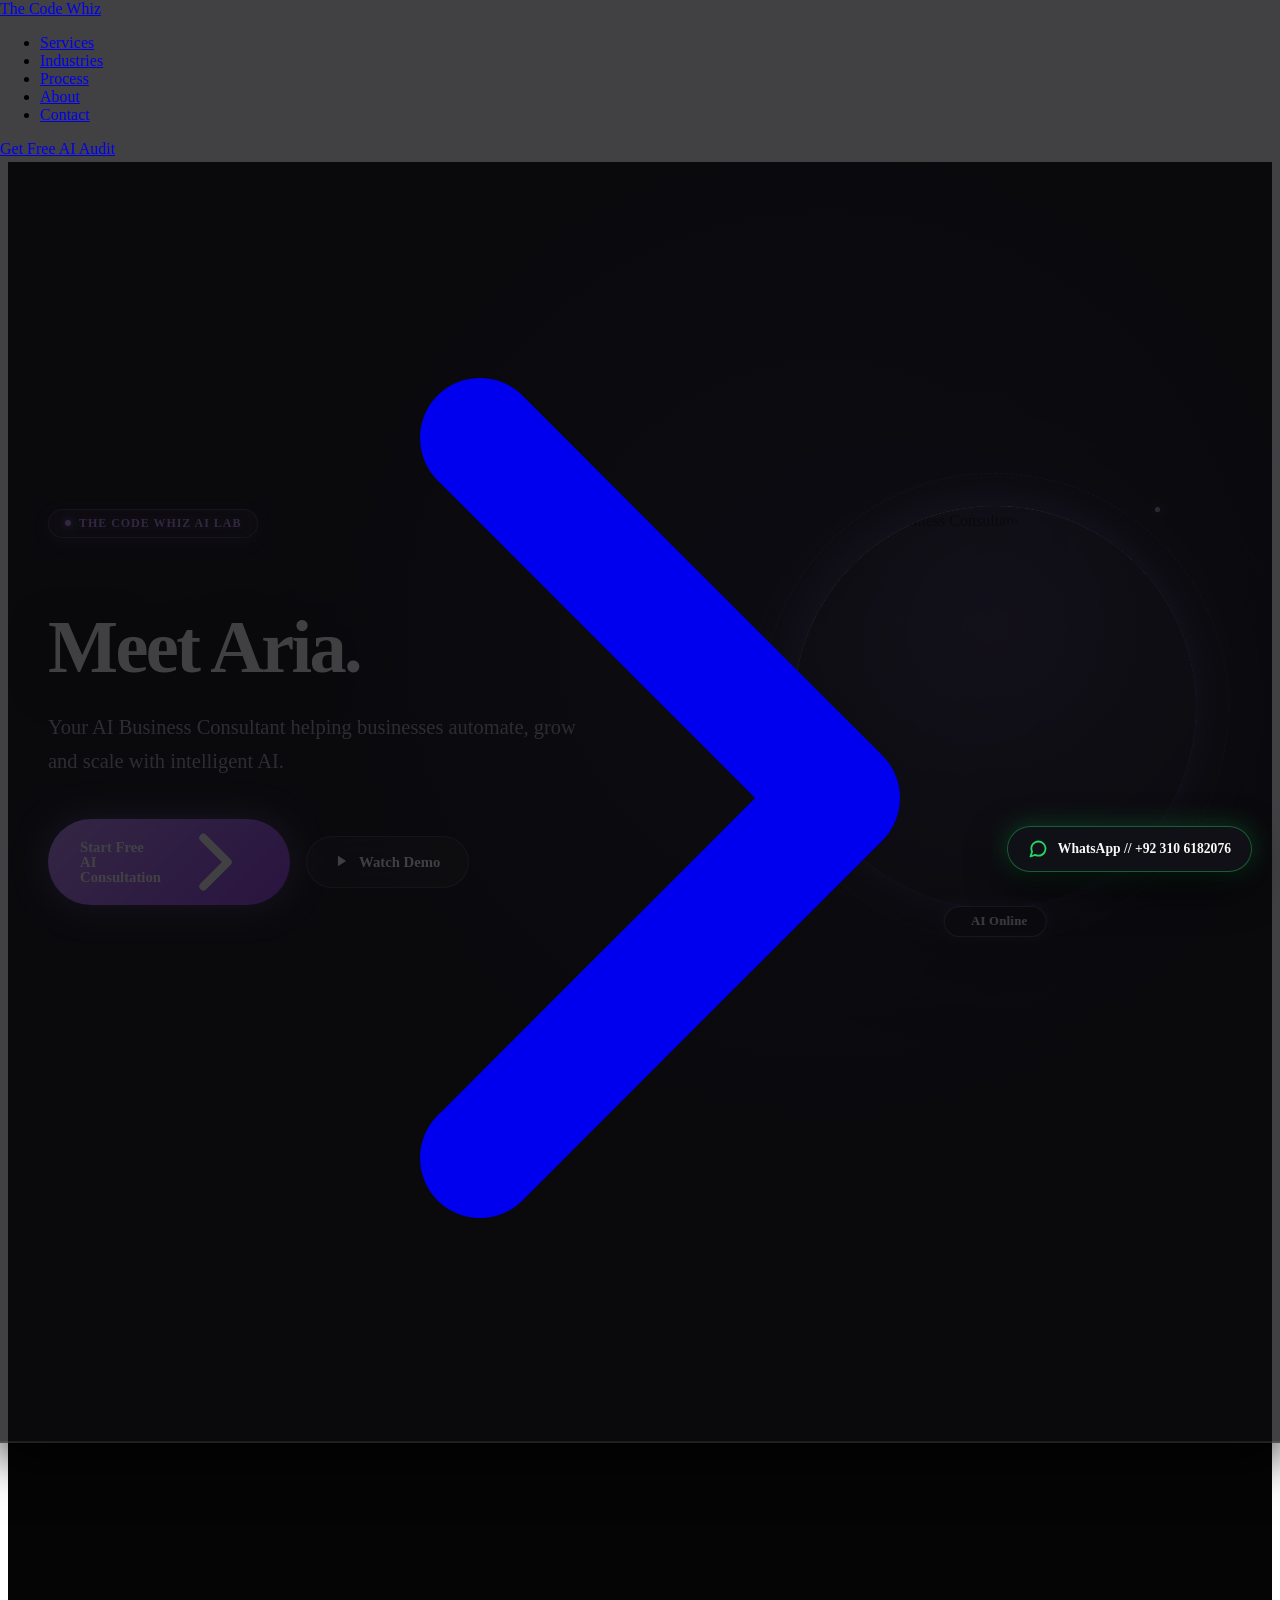
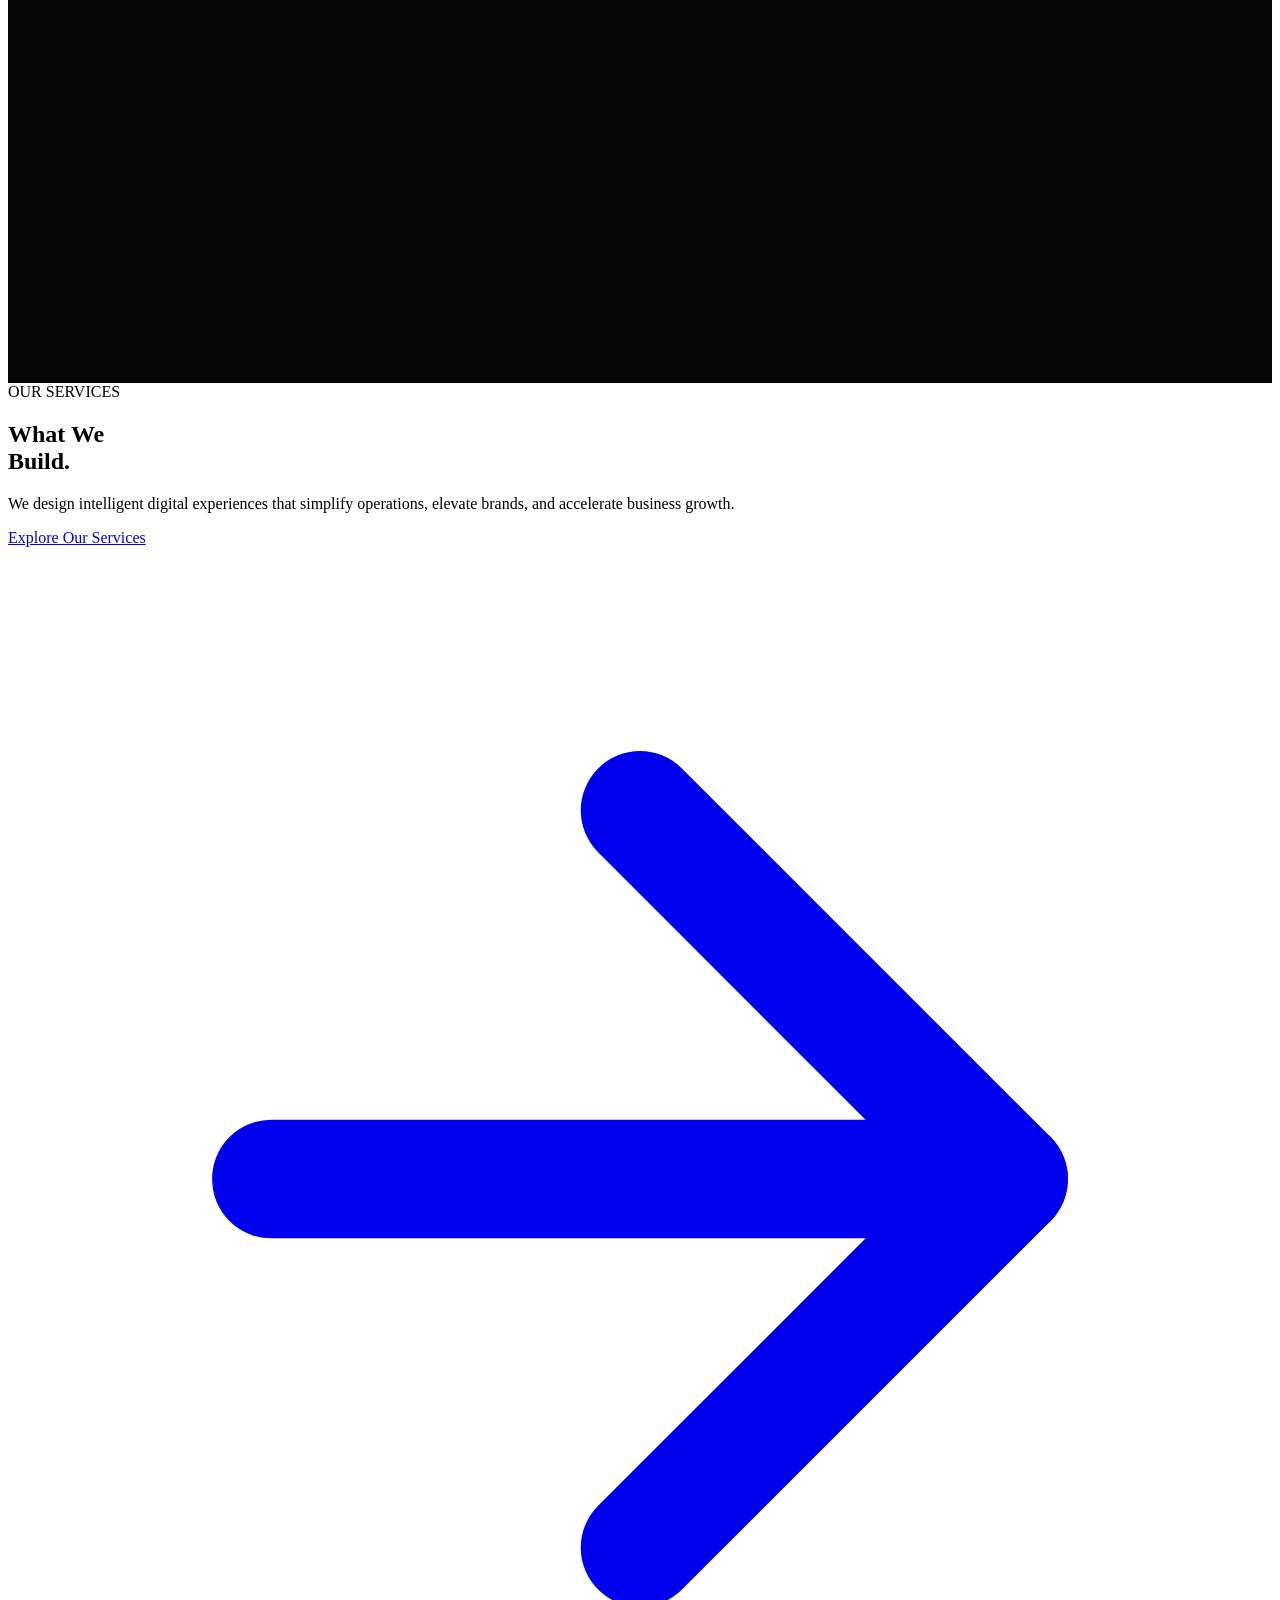
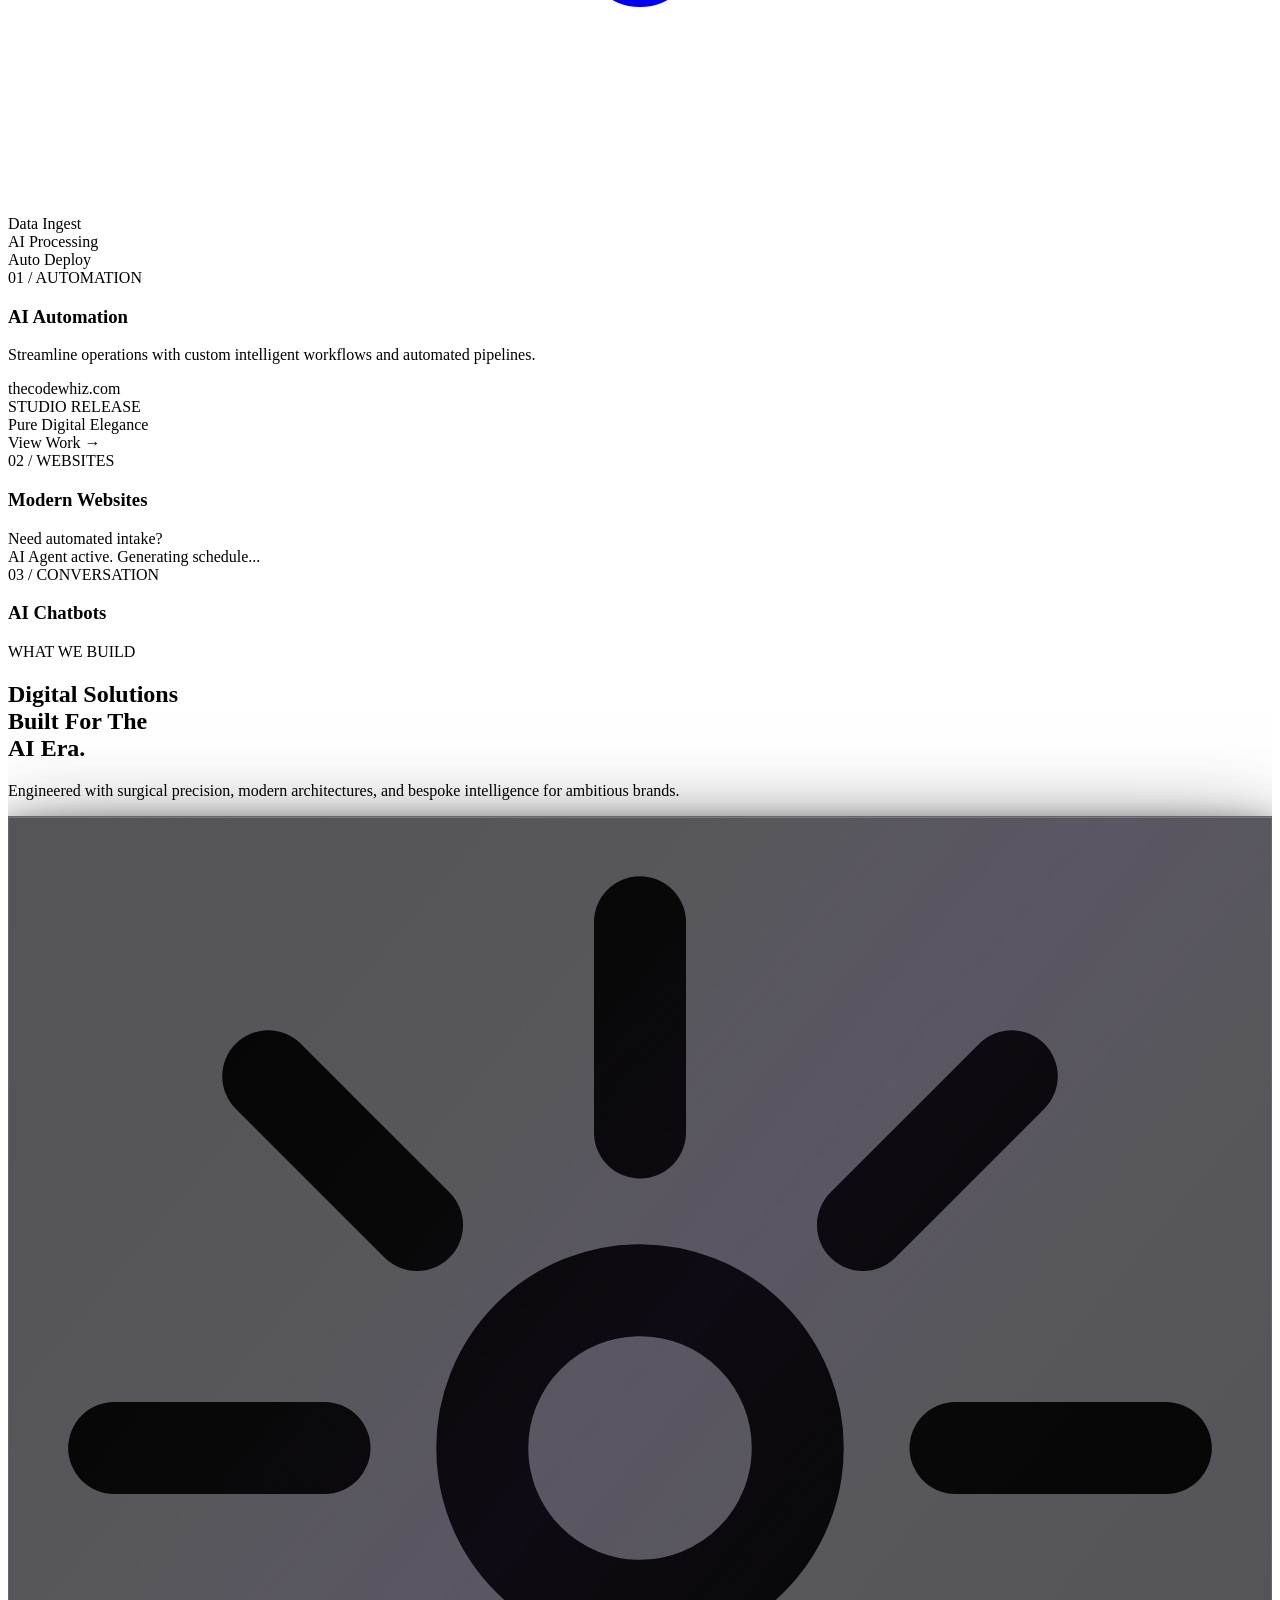
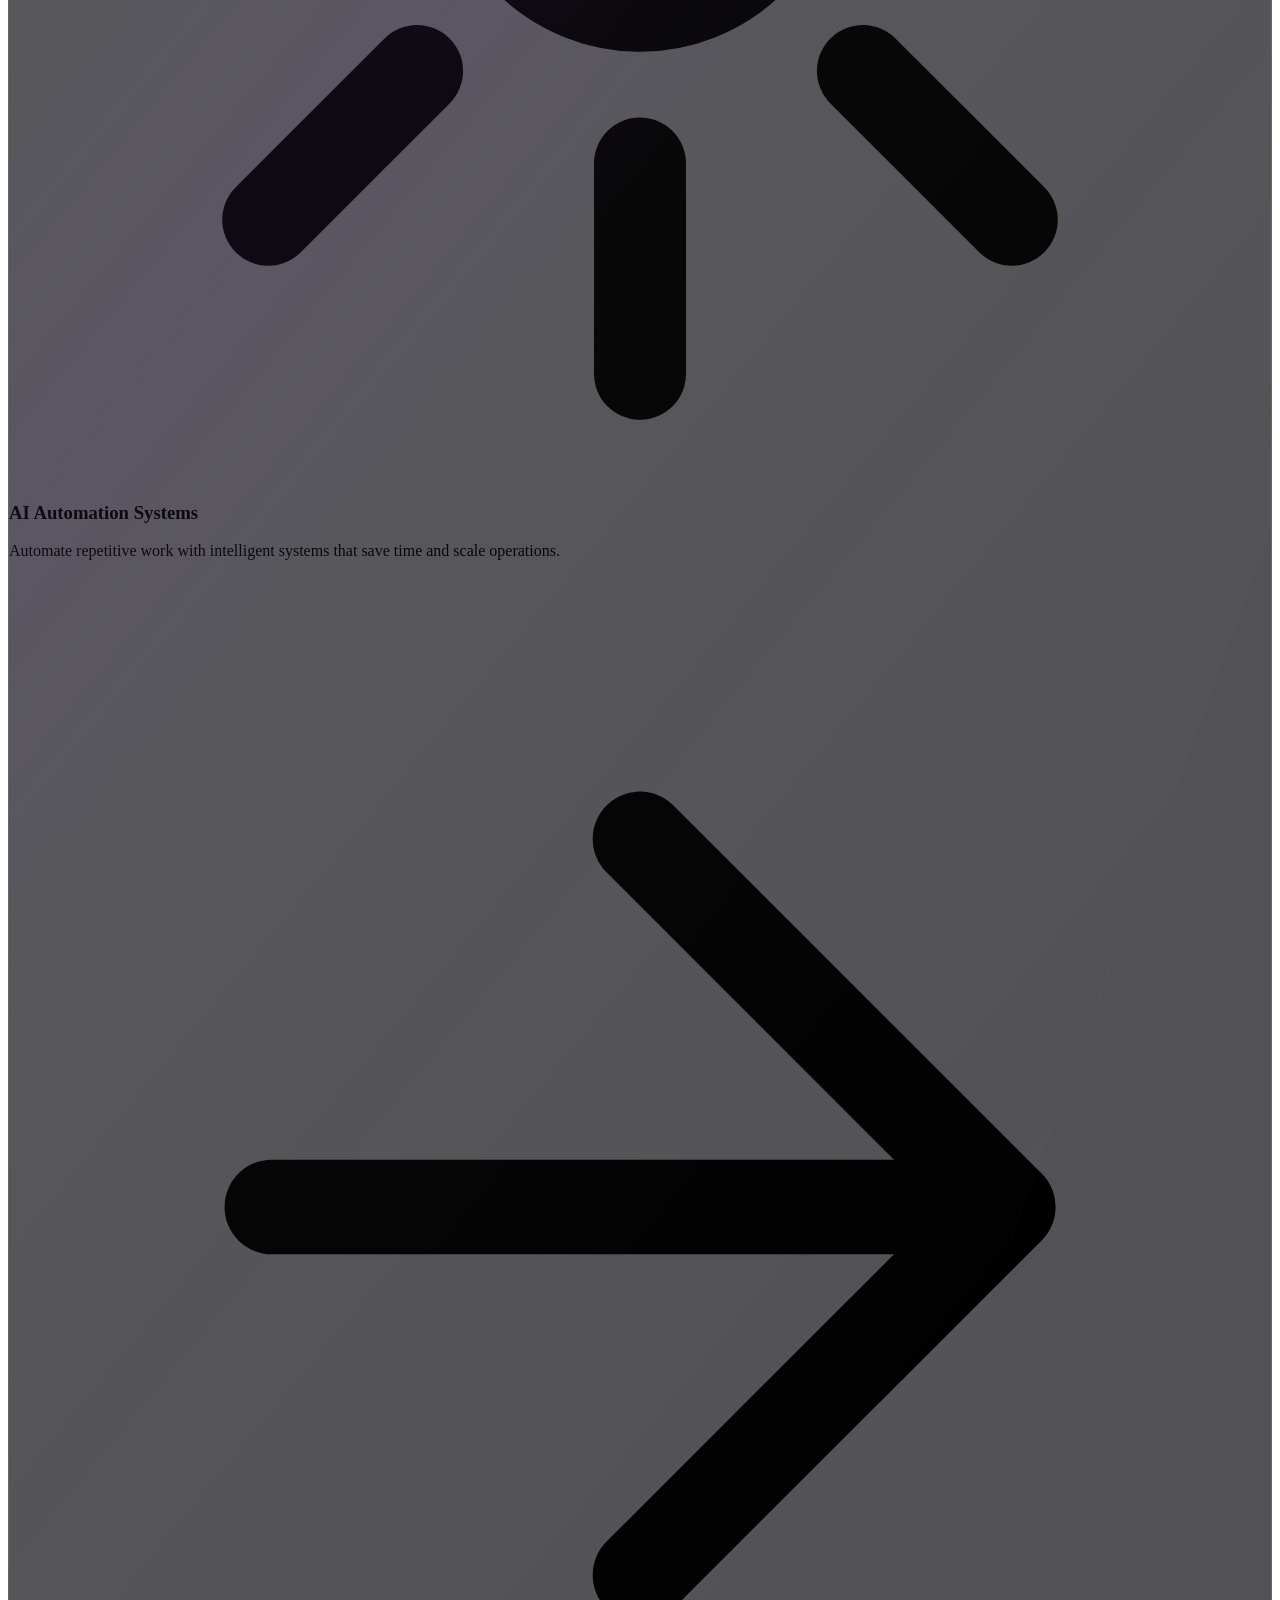
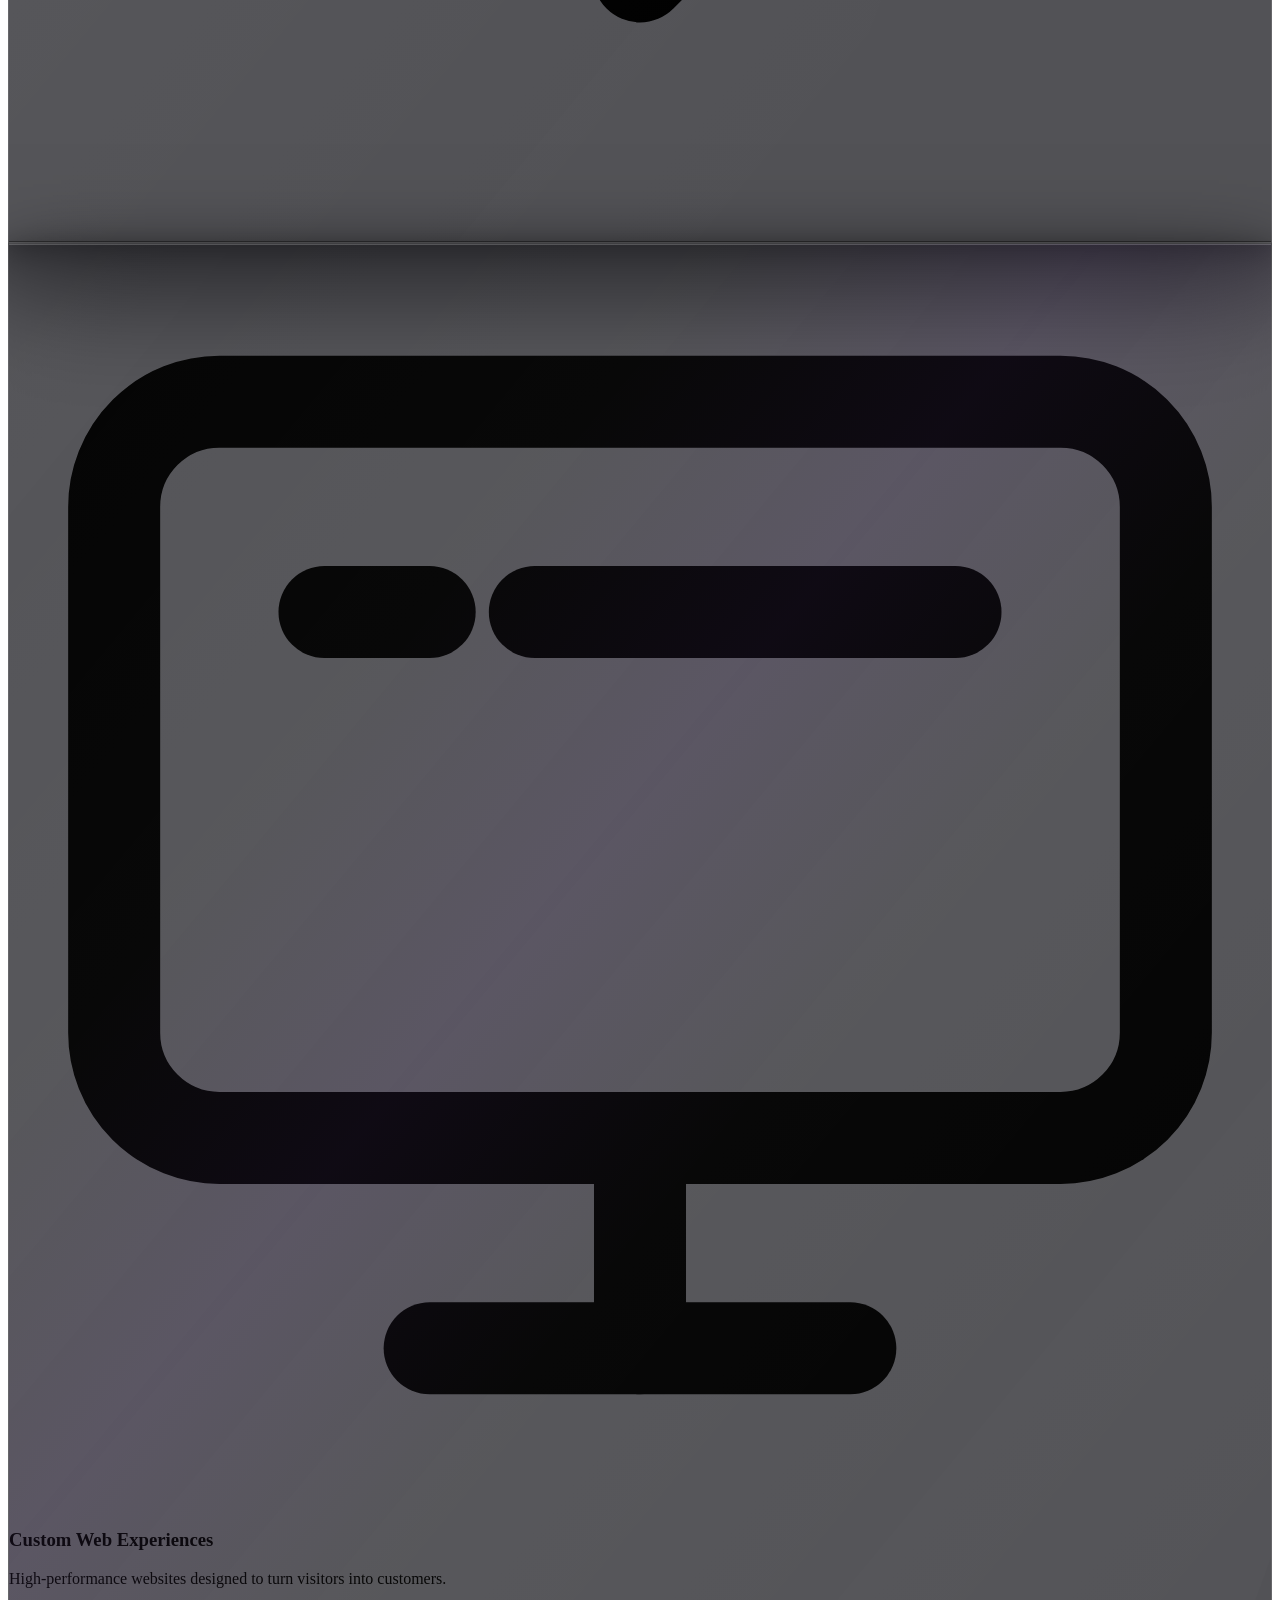
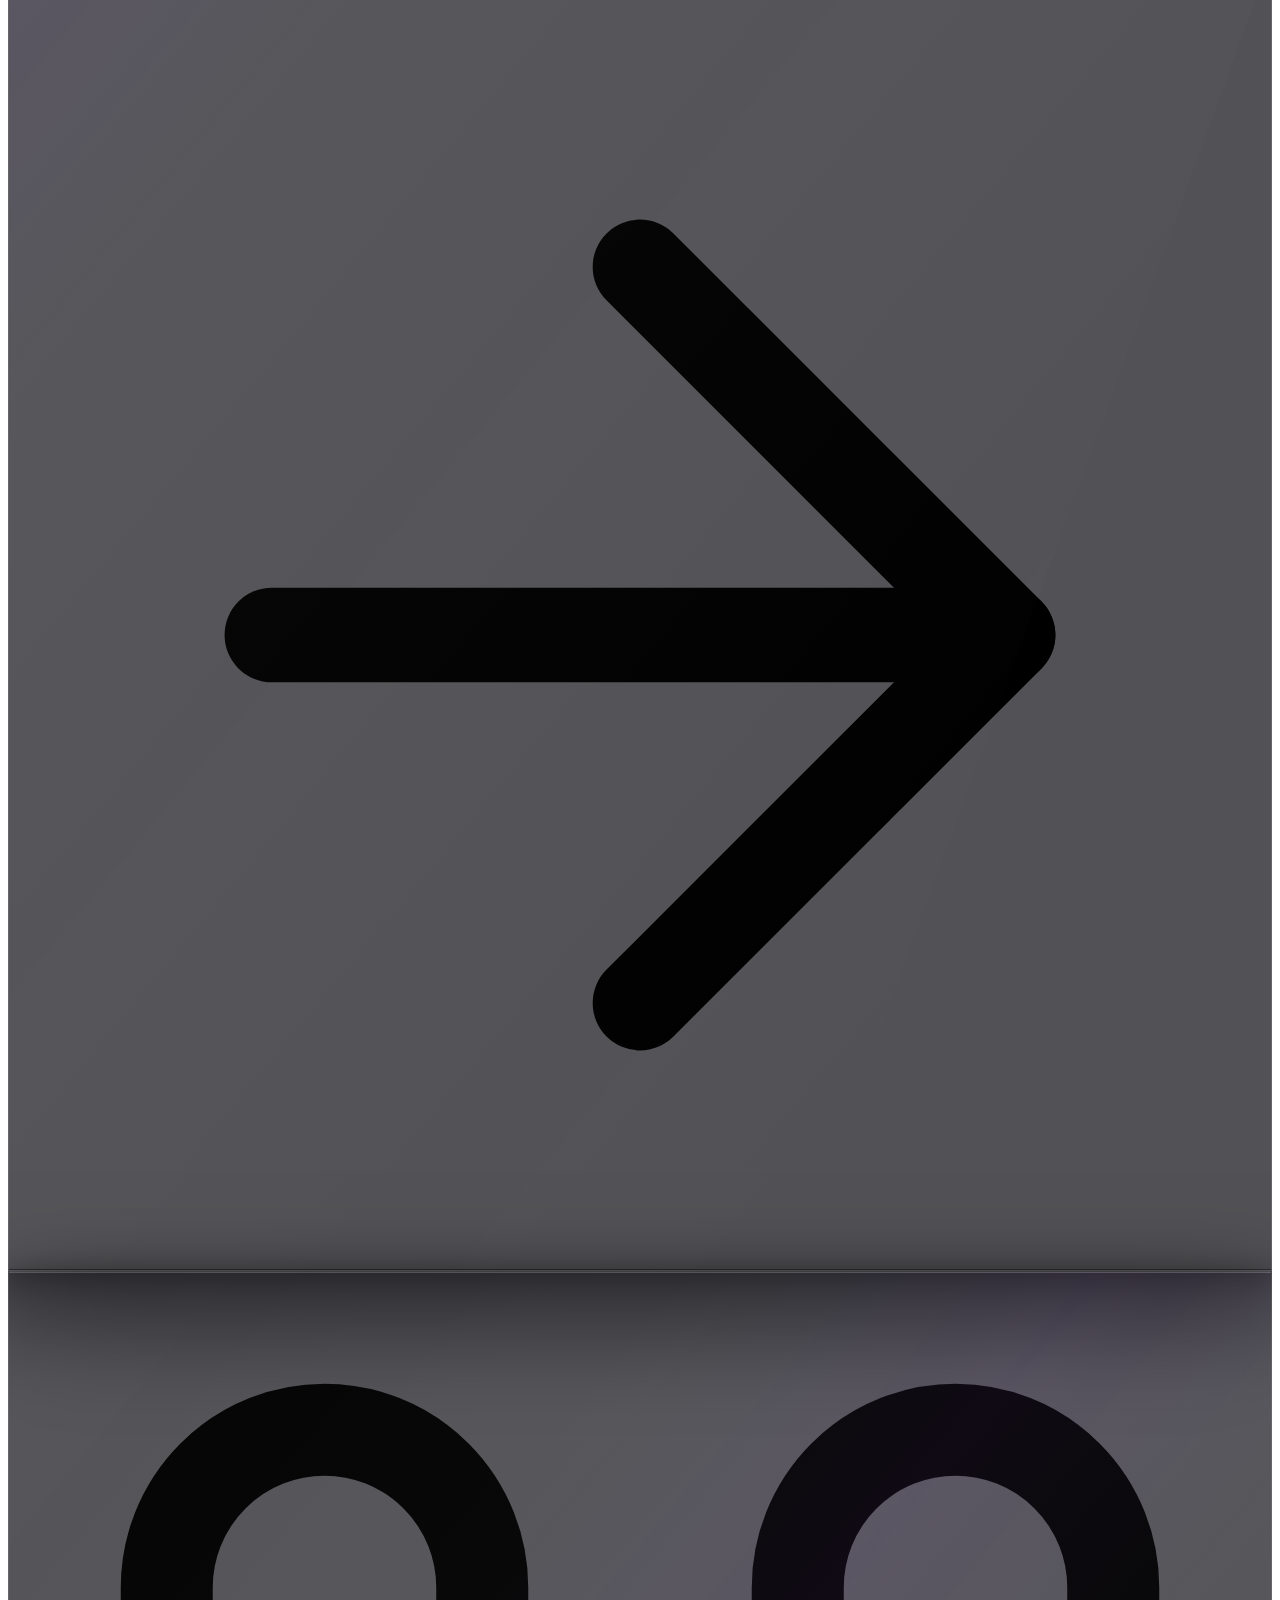
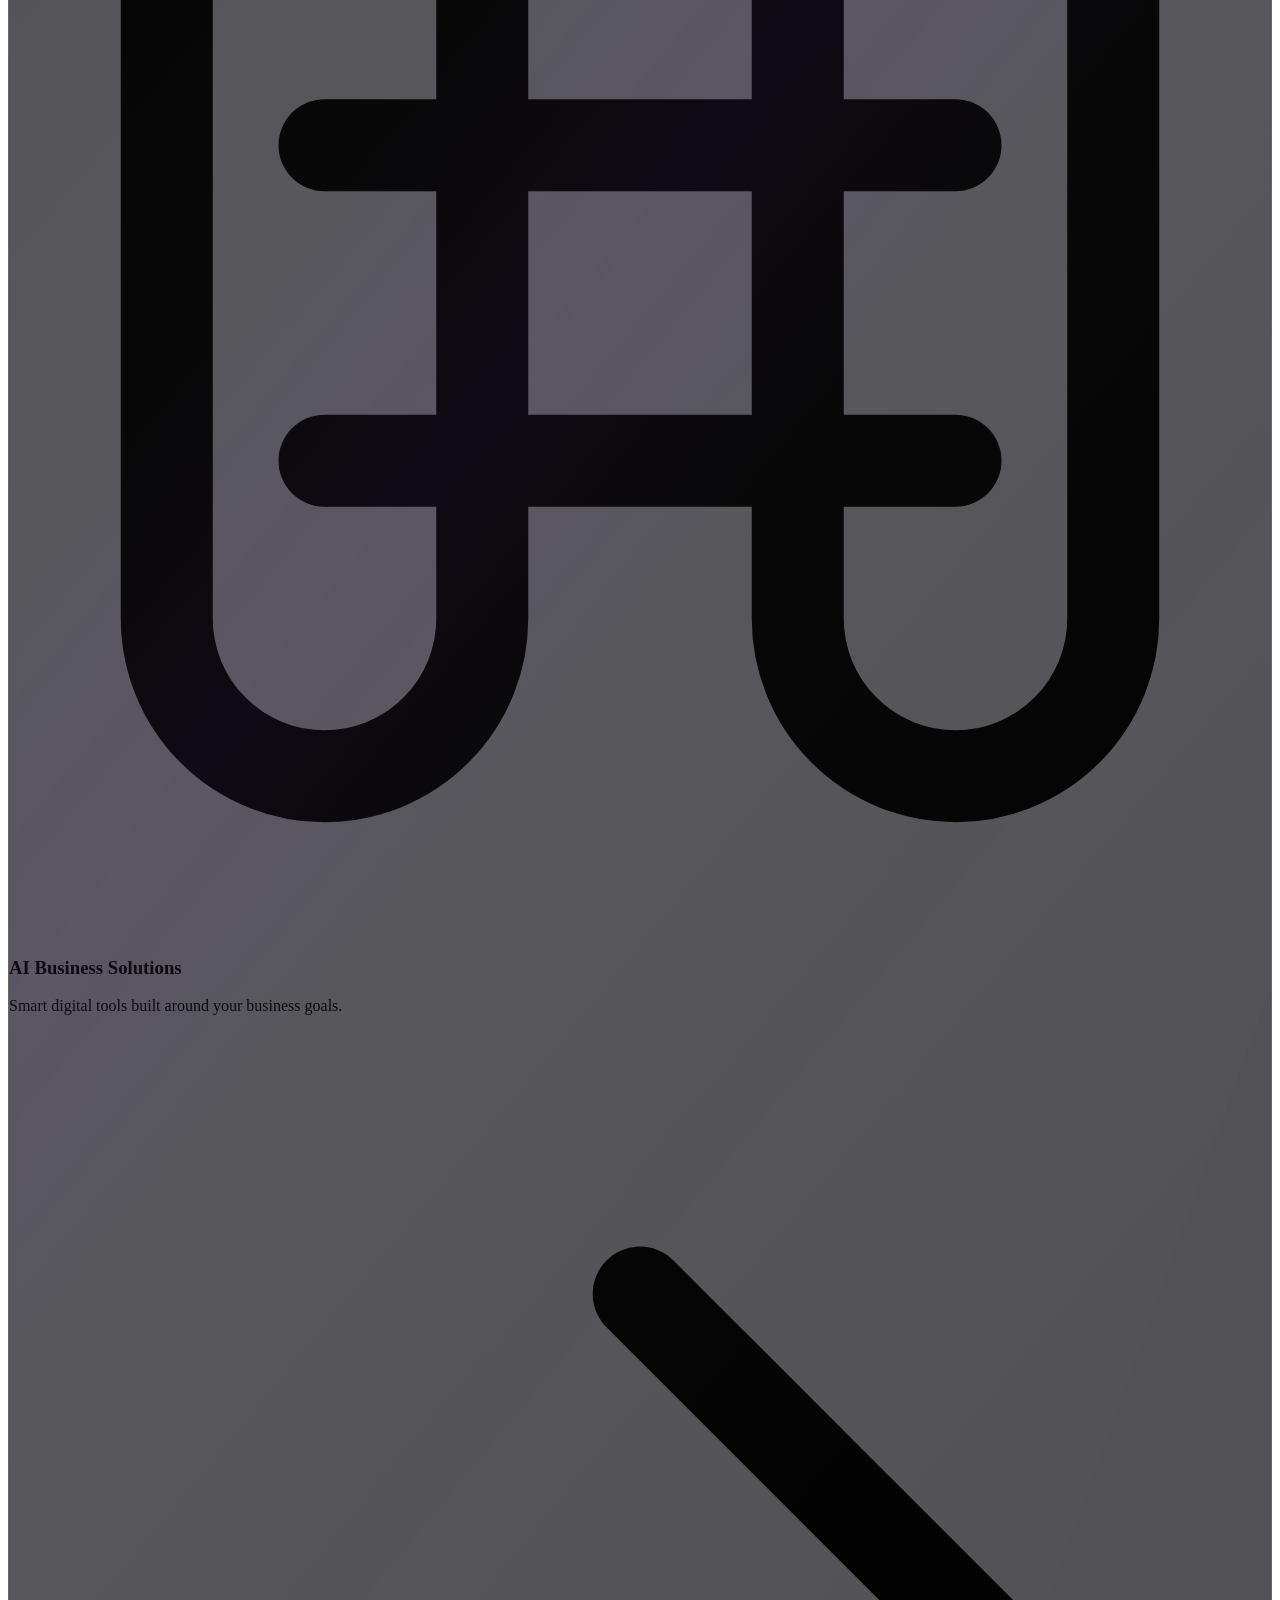
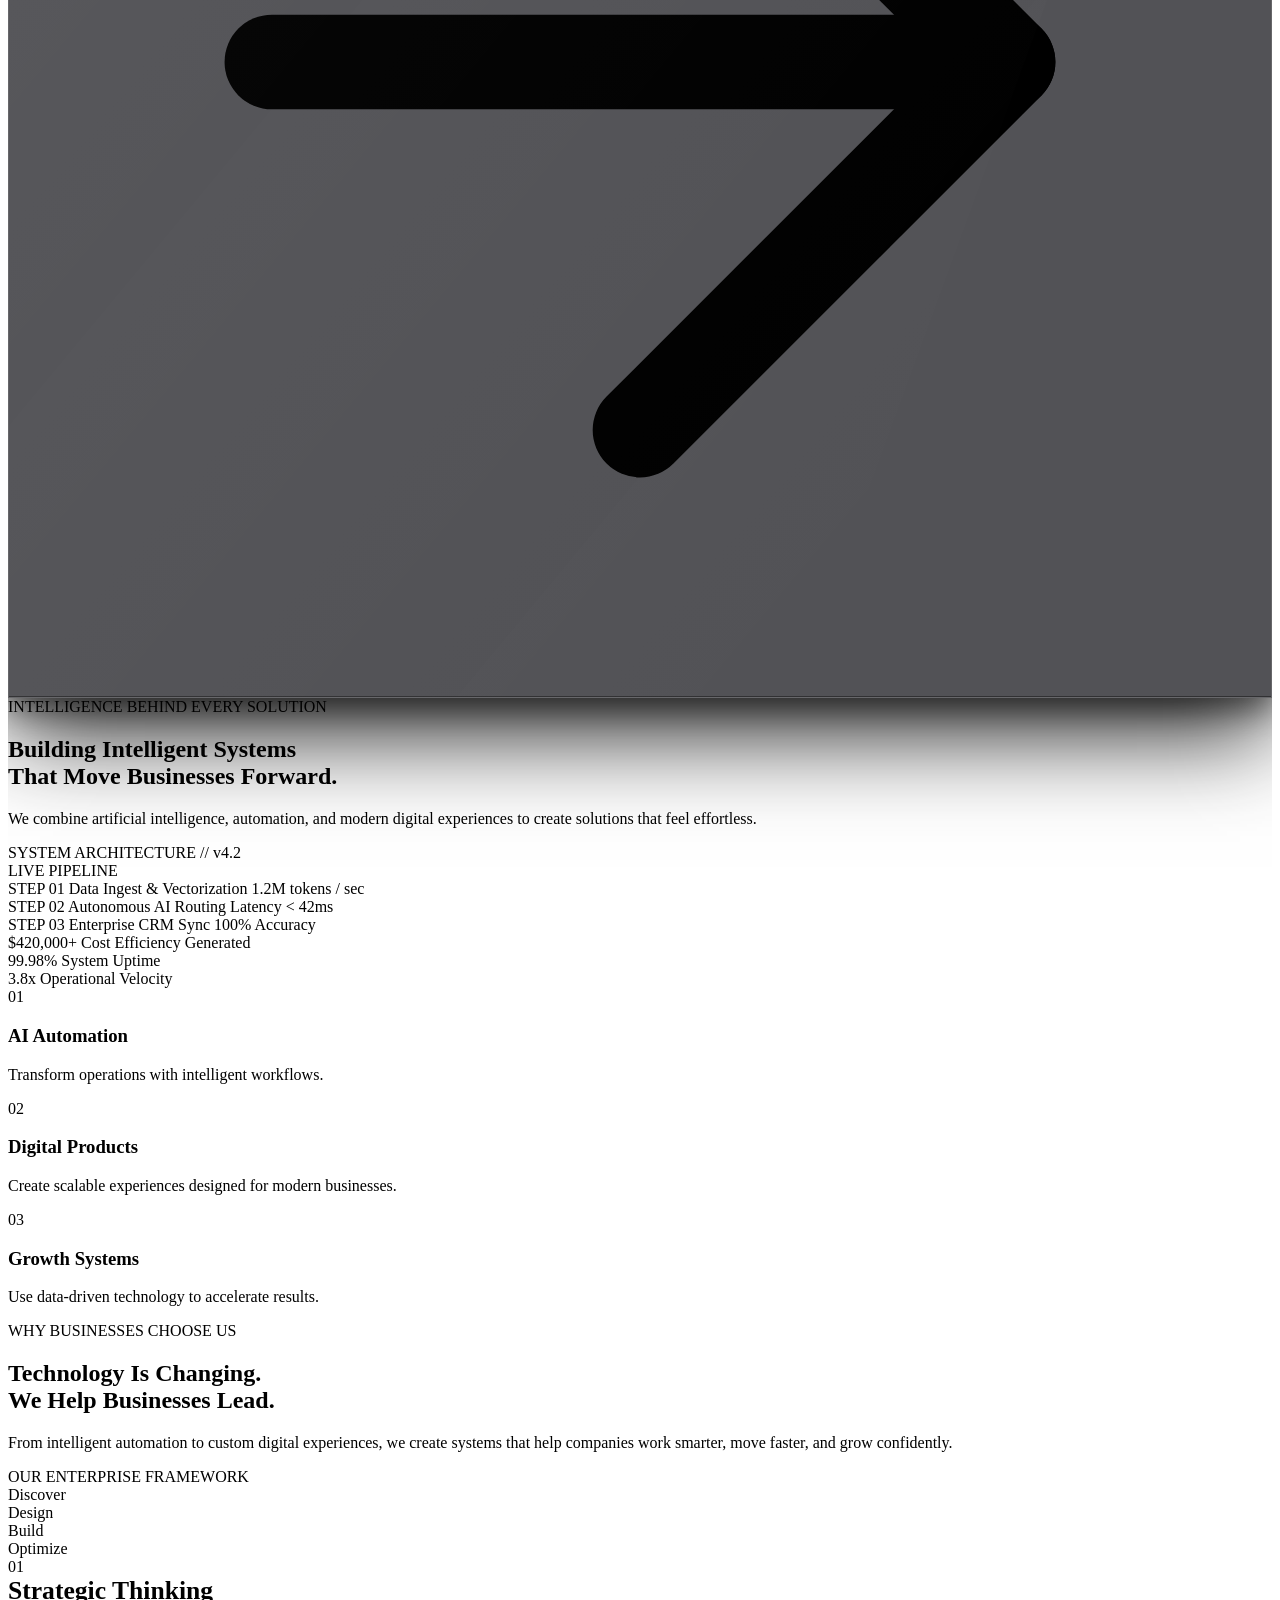
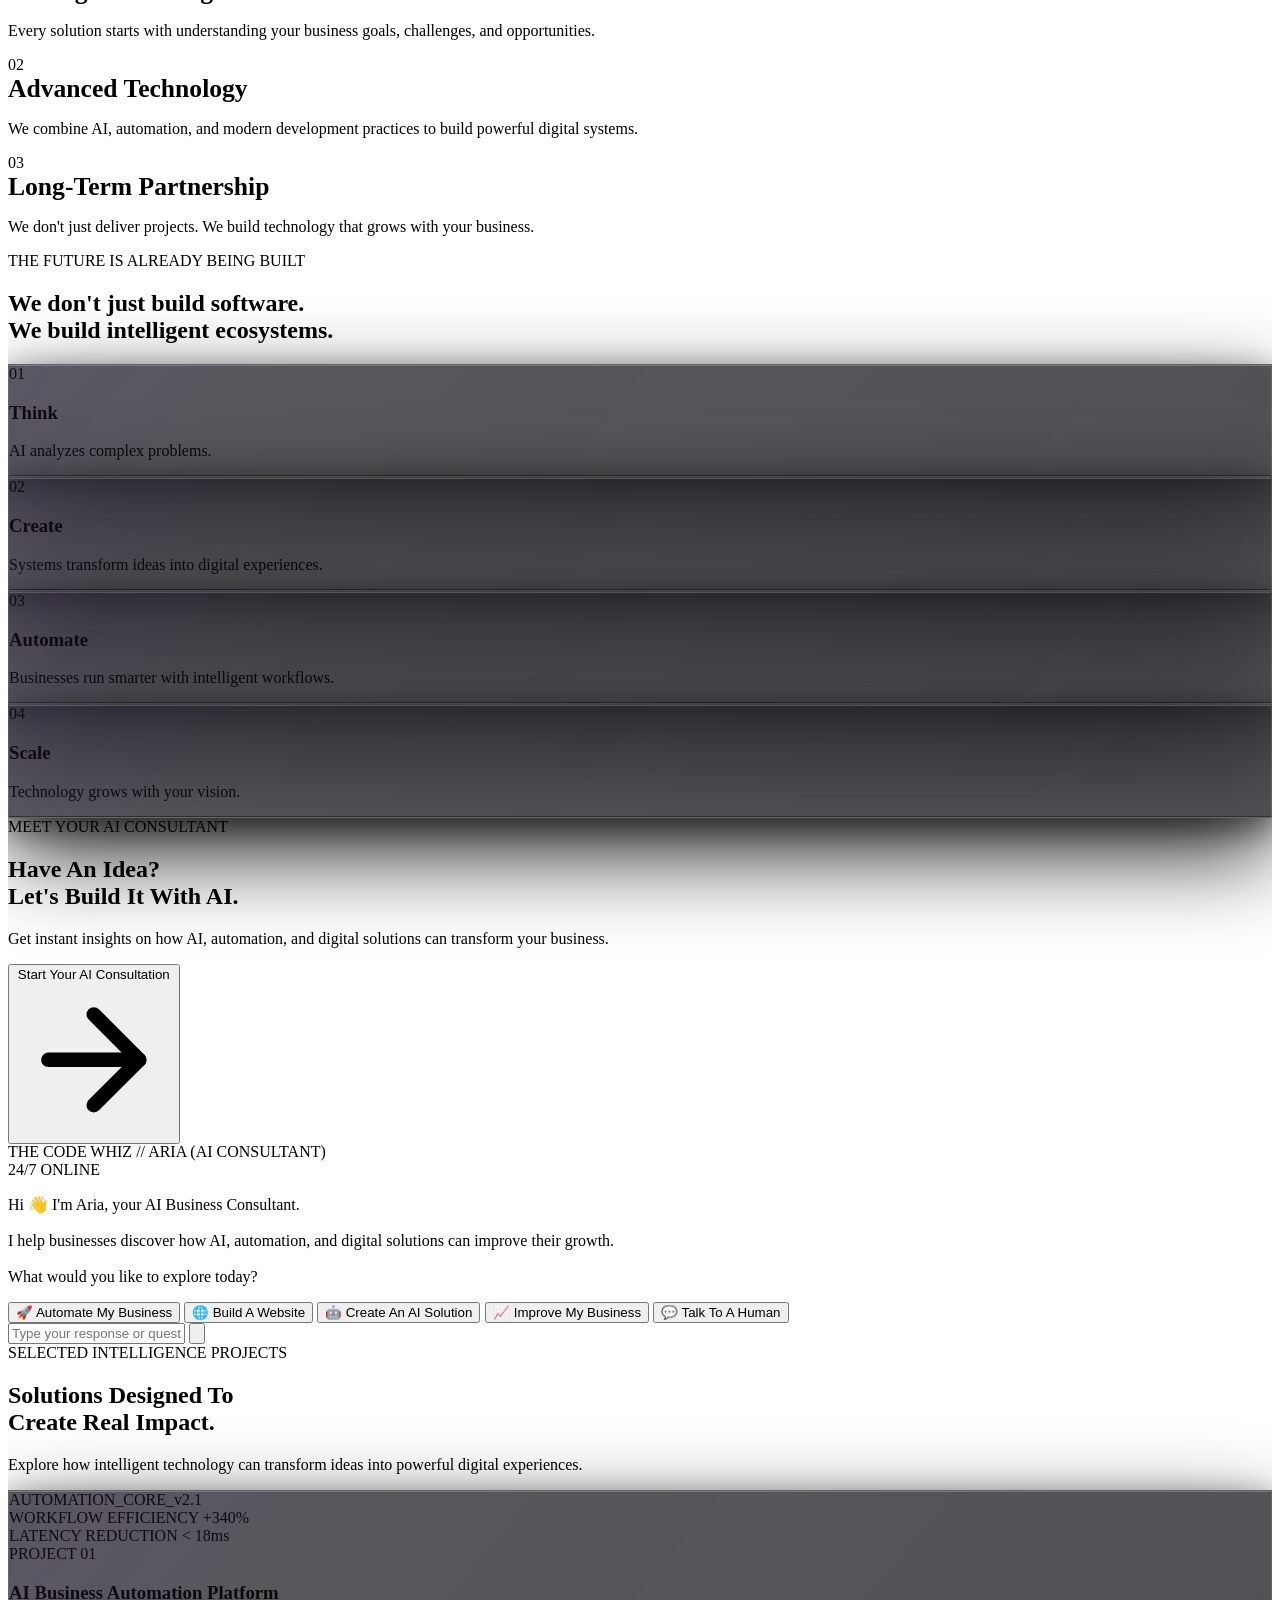
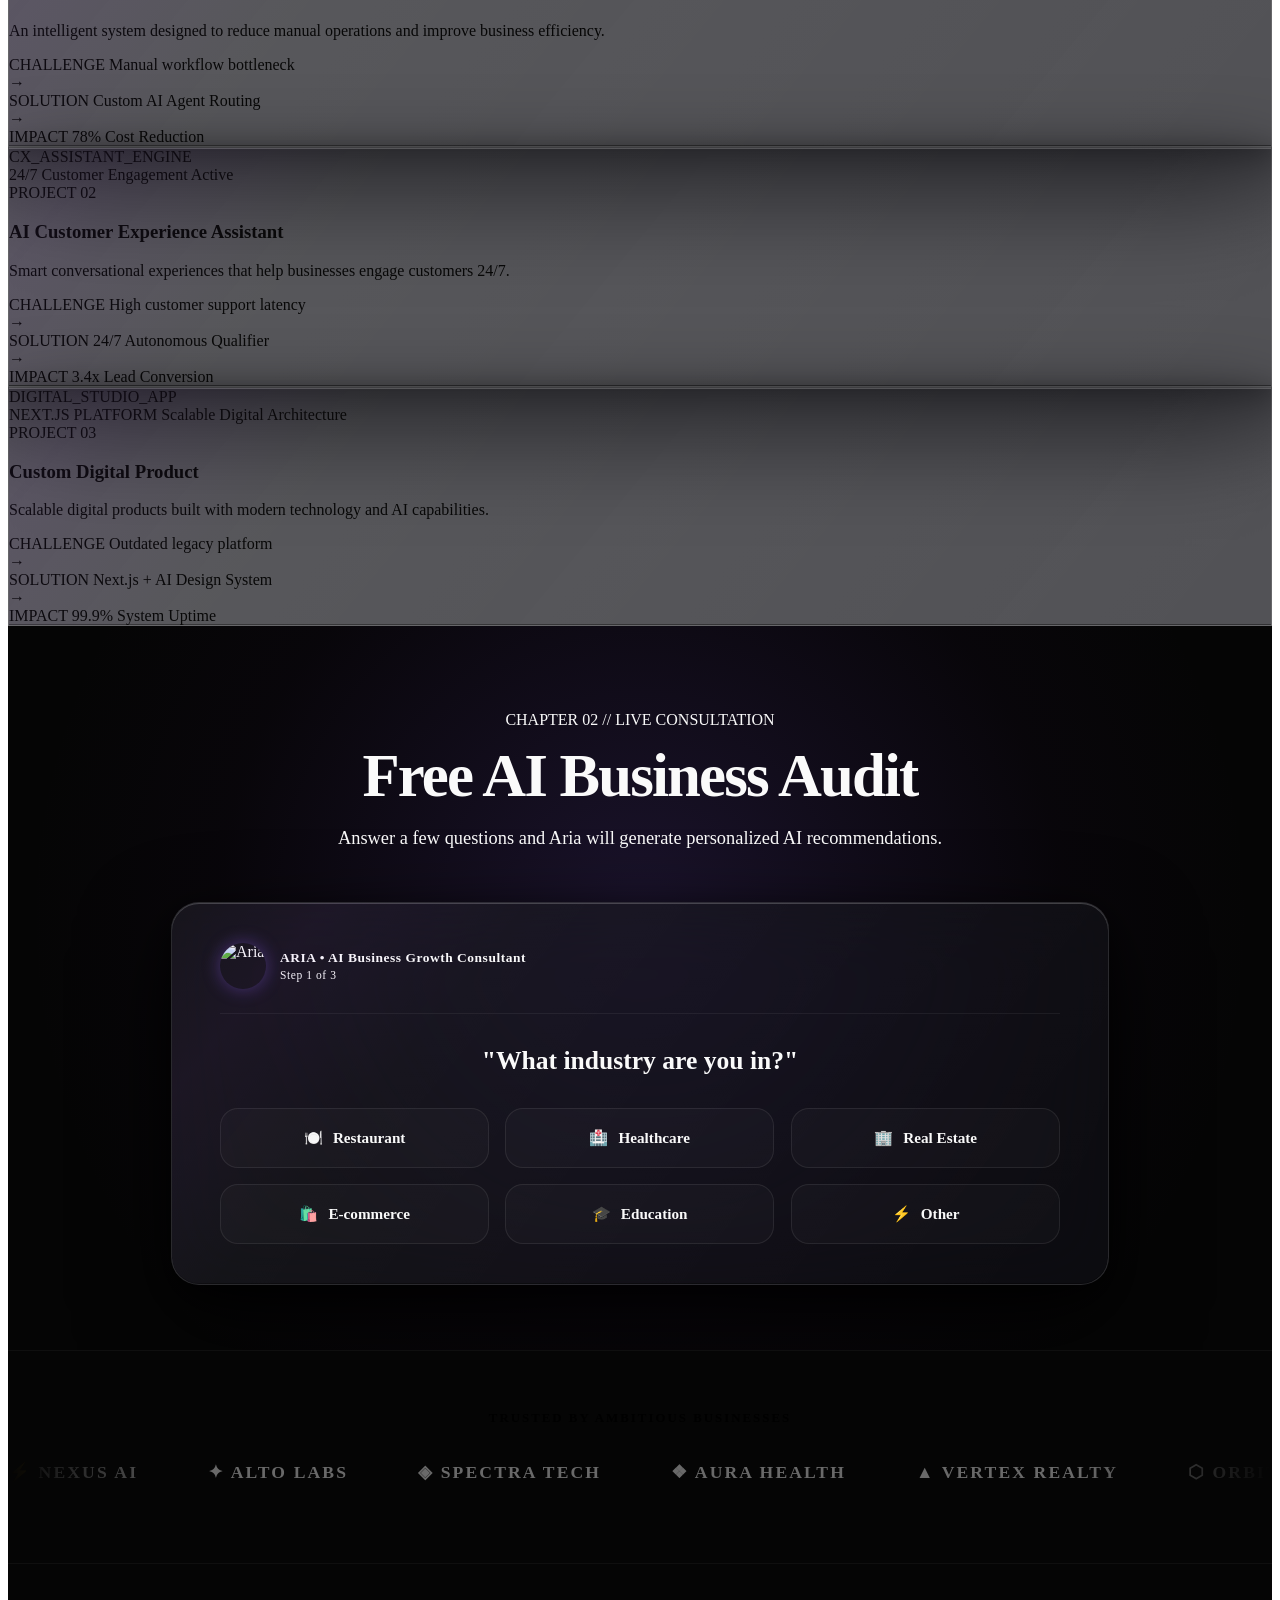
==== commit be4ddc5c: "feat(icons): embed clean vector SVG icons for WhatsApp, Instagram, Email, and LinkedIn across contac" ====
--- a/index.html
+++ b/index.html
@@ -137,9 +137,31 @@
                     <span>Get Free AI Audit</span>
                 </a>
                 <div class="mobile-nav-socials">
-                    <a href="https://wa.me/923106182076" target="_blank" rel="noopener" class="social-circle-btn sm-btn" aria-label="WhatsApp">💬</a>
-                    <a href="https://instagram.com/the_codewhiz" target="_blank" rel="noopener" class="social-circle-btn sm-btn" aria-label="Instagram">📸</a>
-                    <a href="mailto:thecodewhiz.ai@gmail.com" class="social-circle-btn sm-btn" aria-label="Email">✉️</a>
+                    <a href="https://wa.me/923106182076" target="_blank" rel="noopener" class="social-circle-btn sm-btn" aria-label="WhatsApp">
+                        <svg width="16" height="16" viewBox="0 0 24 24" fill="none" stroke="currentColor" stroke-width="2" stroke-linecap="round" stroke-linejoin="round">
+                            <path d="M21 11.5a8.38 8.38 0 0 1-.9 3.8 8.5 8.5 0 0 1-7.6 4.7 8.38 8.38 0 0 1-3.8-.9L3 21l1.9-5.7a8.38 8.38 0 0 1-.9-3.8 8.5 8.5 0 0 1 4.7-7.6 8.38 8.38 0 0 1 3.8-.9h.5a8.48 8.48 0 0 1 8 8v.5z"></path>
+                        </svg>
+                    </a>
+                    <a href="https://instagram.com/the_codewhiz" target="_blank" rel="noopener" class="social-circle-btn sm-btn" aria-label="Instagram">
+                        <svg width="16" height="16" viewBox="0 0 24 24" fill="none" stroke="currentColor" stroke-width="2" stroke-linecap="round" stroke-linejoin="round">
+                            <rect x="2" y="2" width="20" height="20" rx="5" ry="5"></rect>
+                            <path d="M16 11.37A4 4 0 1 1 12.63 8 4 4 0 0 1 16 11.37z"></path>
+                            <line x1="17.5" y1="6.5" x2="17.51" y2="6.5"></line>
+                        </svg>
+                    </a>
+                    <a href="mailto:thecodewhiz.ai@gmail.com" class="social-circle-btn sm-btn" aria-label="Email">
+                        <svg width="16" height="16" viewBox="0 0 24 24" fill="none" stroke="currentColor" stroke-width="2" stroke-linecap="round" stroke-linejoin="round">
+                            <path d="M4 4h16c1.1 0 2 .9 2 2v12c0 1.1-.9 2-2 2H4c-1.1 0-2-.9-2-2V6c0-1.1.9-2 2-2z"></path>
+                            <polyline points="22,6 12,13 2,6"></polyline>
+                        </svg>
+                    </a>
+                    <a href="https://linkedin.com" target="_blank" rel="noopener" class="social-circle-btn sm-btn" aria-label="LinkedIn">
+                        <svg width="16" height="16" viewBox="0 0 24 24" fill="none" stroke="currentColor" stroke-width="2" stroke-linecap="round" stroke-linejoin="round">
+                            <path d="M16 8a6 6 0 0 1 6 6v7h-4v-7a2 2 0 0 0-2-2 2 2 0 0 0-2 2v7h-4v-7a6 6 0 0 1 6-6z"></path>
+                            <rect x="2" y="9" width="4" height="12"></rect>
+                            <circle cx="4" cy="4" r="2"></circle>
+                        </svg>
+                    </a>
                 </div>
             </div>
         </div>
@@ -1649,10 +1671,14 @@
                 <div class="contact-channels-col">
                     <!-- WhatsApp Direct Card -->
                     <a href="https://wa.me/923106182076" target="_blank" rel="noopener" class="contact-card whatsapp-card">
-                        <div class="contact-card-icon">💬</div>
+                        <div class="contact-card-icon">
+                            <svg width="22" height="22" viewBox="0 0 24 24" fill="none" stroke="currentColor" stroke-width="2" stroke-linecap="round" stroke-linejoin="round">
+                                <path d="M21 11.5a8.38 8.38 0 0 1-.9 3.8 8.5 8.5 0 0 1-7.6 4.7 8.38 8.38 0 0 1-3.8-.9L3 21l1.9-5.7a8.38 8.38 0 0 1-.9-3.8 8.5 8.5 0 0 1 4.7-7.6 8.38 8.38 0 0 1 3.8-.9h.5a8.48 8.48 0 0 1 8 8v.5z"></path>
+                            </svg>
+                        </div>
                         <div class="contact-card-info">
                             <span class="card-tag">DIRECT WHATSAPP</span>
-                            <h3 class="card-heading">WhatsApp Chat <span class="contact-embed-badge">+92 310 6182076</span></h3>
+                            <h3 class="card-heading">WhatsApp Direct <span class="contact-embed-badge">+92 310 6182076</span></h3>
                             <p class="card-subtext">Instant response for project inquiries & strategy calls.</p>
                         </div>
                         <span class="card-arrow">→</span>
@@ -1660,7 +1686,13 @@
 
                     <!-- Instagram Direct Card -->
                     <a href="https://instagram.com/the_codewhiz" target="_blank" rel="noopener" class="contact-card instagram-card">
-                        <div class="contact-card-icon">📸</div>
+                        <div class="contact-card-icon">
+                            <svg width="22" height="22" viewBox="0 0 24 24" fill="none" stroke="currentColor" stroke-width="2" stroke-linecap="round" stroke-linejoin="round">
+                                <rect x="2" y="2" width="20" height="20" rx="5" ry="5"></rect>
+                                <path d="M16 11.37A4 4 0 1 1 12.63 8 4 4 0 0 1 16 11.37z"></path>
+                                <line x1="17.5" y1="6.5" x2="17.51" y2="6.5"></line>
+                            </svg>
+                        </div>
                         <div class="contact-card-info">
                             <span class="card-tag">INSTAGRAM OFFICIAL</span>
                             <h3 class="card-heading">Instagram Official <span class="contact-embed-badge">@the_codewhiz</span></h3>
@@ -1671,7 +1703,12 @@
 
                     <!-- Official Email Direct Card -->
                     <a href="mailto:thecodewhiz.ai@gmail.com" class="contact-card email-card">
-                        <div class="contact-card-icon">✉️</div>
+                        <div class="contact-card-icon">
+                            <svg width="22" height="22" viewBox="0 0 24 24" fill="none" stroke="currentColor" stroke-width="2" stroke-linecap="round" stroke-linejoin="round">
+                                <path d="M4 4h16c1.1 0 2 .9 2 2v12c0 1.1-.9 2-2 2H4c-1.1 0-2-.9-2-2V6c0-1.1.9-2 2-2z"></path>
+                                <polyline points="22,6 12,13 2,6"></polyline>
+                            </svg>
+                        </div>
                         <div class="contact-card-info">
                             <span class="card-tag">OFFICIAL EMAIL</span>
                             <h3 class="card-heading">Email Inquiry <span class="contact-embed-badge">thecodewhiz.ai@gmail.com</span></h3>
@@ -1680,9 +1717,33 @@
                         <span class="card-arrow">→</span>
                     </a>
 
+                    <!-- LinkedIn Direct Card -->
+                    <a href="https://linkedin.com" target="_blank" rel="noopener" class="contact-card linkedin-card">
+                        <div class="contact-card-icon">
+                            <svg width="22" height="22" viewBox="0 0 24 24" fill="none" stroke="currentColor" stroke-width="2" stroke-linecap="round" stroke-linejoin="round">
+                                <path d="M16 8a6 6 0 0 1 6 6v7h-4v-7a2 2 0 0 0-2-2 2 2 0 0 0-2 2v7h-4v-7a6 6 0 0 1 6-6z"></path>
+                                <rect x="2" y="9" width="4" height="12"></rect>
+                                <circle cx="4" cy="4" r="2"></circle>
+                            </svg>
+                        </div>
+                        <div class="contact-card-info">
+                            <span class="card-tag">LINKEDIN NETWORK</span>
+                            <h3 class="card-heading">LinkedIn Official <span class="contact-embed-badge">The Code Whiz</span></h3>
+                            <p class="card-subtext">Connect with our executive network & corporate updates.</p>
+                        </div>
+                        <span class="card-arrow">→</span>
+                    </a>
+
                     <!-- Booking / Strategy Session Card -->
                     <div class="contact-card booking-trigger-card btn-consultation">
-                        <div class="contact-card-icon">📅</div>
+                        <div class="contact-card-icon">
+                            <svg width="22" height="22" viewBox="0 0 24 24" fill="none" stroke="currentColor" stroke-width="2" stroke-linecap="round" stroke-linejoin="round">
+                                <rect x="3" y="4" width="18" height="18" rx="2" ry="2"></rect>
+                                <line x1="16" y1="2" x2="16" y2="6"></line>
+                                <line x1="8" y1="2" x2="8" y2="6"></line>
+                                <line x1="3" y1="10" x2="21" y2="10"></line>
+                            </svg>
+                        </div>
                         <div class="contact-card-info">
                             <span class="card-tag">1-ON-1 STRATEGY SESSION</span>
                             <h3 class="card-heading">Book Strategy Session <span class="contact-embed-badge">Free Session</span></h3>
@@ -1928,6 +1989,15 @@
                             <svg width="18" height="18" viewBox="0 0 24 24" fill="none" stroke="currentColor" stroke-width="2" stroke-linecap="round" stroke-linejoin="round">
                                 <path d="M4 4h16c1.1 0 2 .9 2 2v12c0 1.1-.9 2-2 2H4c-1.1 0-2-.9-2-2V6c0-1.1.9-2 2-2z"></path>
                                 <polyline points="22,6 12,13 2,6"></polyline>
+                            </svg>
+                        </a>
+
+                        <!-- LinkedIn -->
+                        <a href="https://linkedin.com" target="_blank" rel="noopener" class="social-circle-btn" aria-label="LinkedIn">
+                            <svg width="18" height="18" viewBox="0 0 24 24" fill="none" stroke="currentColor" stroke-width="2" stroke-linecap="round" stroke-linejoin="round">
+                                <path d="M16 8a6 6 0 0 1 6 6v7h-4v-7a2 2 0 0 0-2-2 2 2 0 0 0-2 2v7h-4v-7a6 6 0 0 1 6-6z"></path>
+                                <rect x="2" y="9" width="4" height="12"></rect>
+                                <circle cx="4" cy="4" r="2"></circle>
                             </svg>
                         </a>
                     </div>
@@ -1967,6 +2037,13 @@
                             <polyline points="22,6 12,13 2,6"></polyline>
                         </svg>
                     </a>
+                    <a href="https://linkedin.com" target="_blank" rel="noopener" class="social-circle-btn sm-btn" aria-label="LinkedIn">
+                        <svg width="16" height="16" viewBox="0 0 24 24" fill="none" stroke="currentColor" stroke-width="2" stroke-linecap="round" stroke-linejoin="round">
+                            <path d="M16 8a6 6 0 0 1 6 6v7h-4v-7a2 2 0 0 0-2-2 2 2 0 0 0-2 2v7h-4v-7a6 6 0 0 1 6-6z"></path>
+                            <rect x="2" y="9" width="4" height="12"></rect>
+                            <circle cx="4" cy="4" r="2"></circle>
+                        </svg>
+                    </a>
                 </div>
 
                 <div class="footer-badge-tech">
@@ -2177,7 +2254,11 @@
 
     <!-- Floating WhatsApp Action Badge -->
     <a href="https://wa.me/923106182076" target="_blank" rel="noopener" class="floating-whatsapp-btn" aria-label="Chat on WhatsApp">
-        <span class="wa-icon-glow">💬</span>
+        <span class="wa-icon-glow">
+            <svg width="20" height="20" viewBox="0 0 24 24" fill="none" stroke="#25D366" stroke-width="2.2" stroke-linecap="round" stroke-linejoin="round">
+                <path d="M21 11.5a8.38 8.38 0 0 1-.9 3.8 8.5 8.5 0 0 1-7.6 4.7 8.38 8.38 0 0 1-3.8-.9L3 21l1.9-5.7a8.38 8.38 0 0 1-.9-3.8 8.5 8.5 0 0 1 4.7-7.6 8.38 8.38 0 0 1 3.8-.9h.5a8.48 8.48 0 0 1 8 8v.5z"></path>
+            </svg>
+        </span>
         <span class="wa-text-label">WhatsApp // +92 310 6182076</span>
     </a>
 
--- a/animations.css
+++ b/animations.css
@@ -3371,6 +3371,9 @@
 }
 
 .wa-icon-glow {
+    display: flex;
+    align-items: center;
+    justify-content: center;
     font-size: 1.25rem;
 }
 
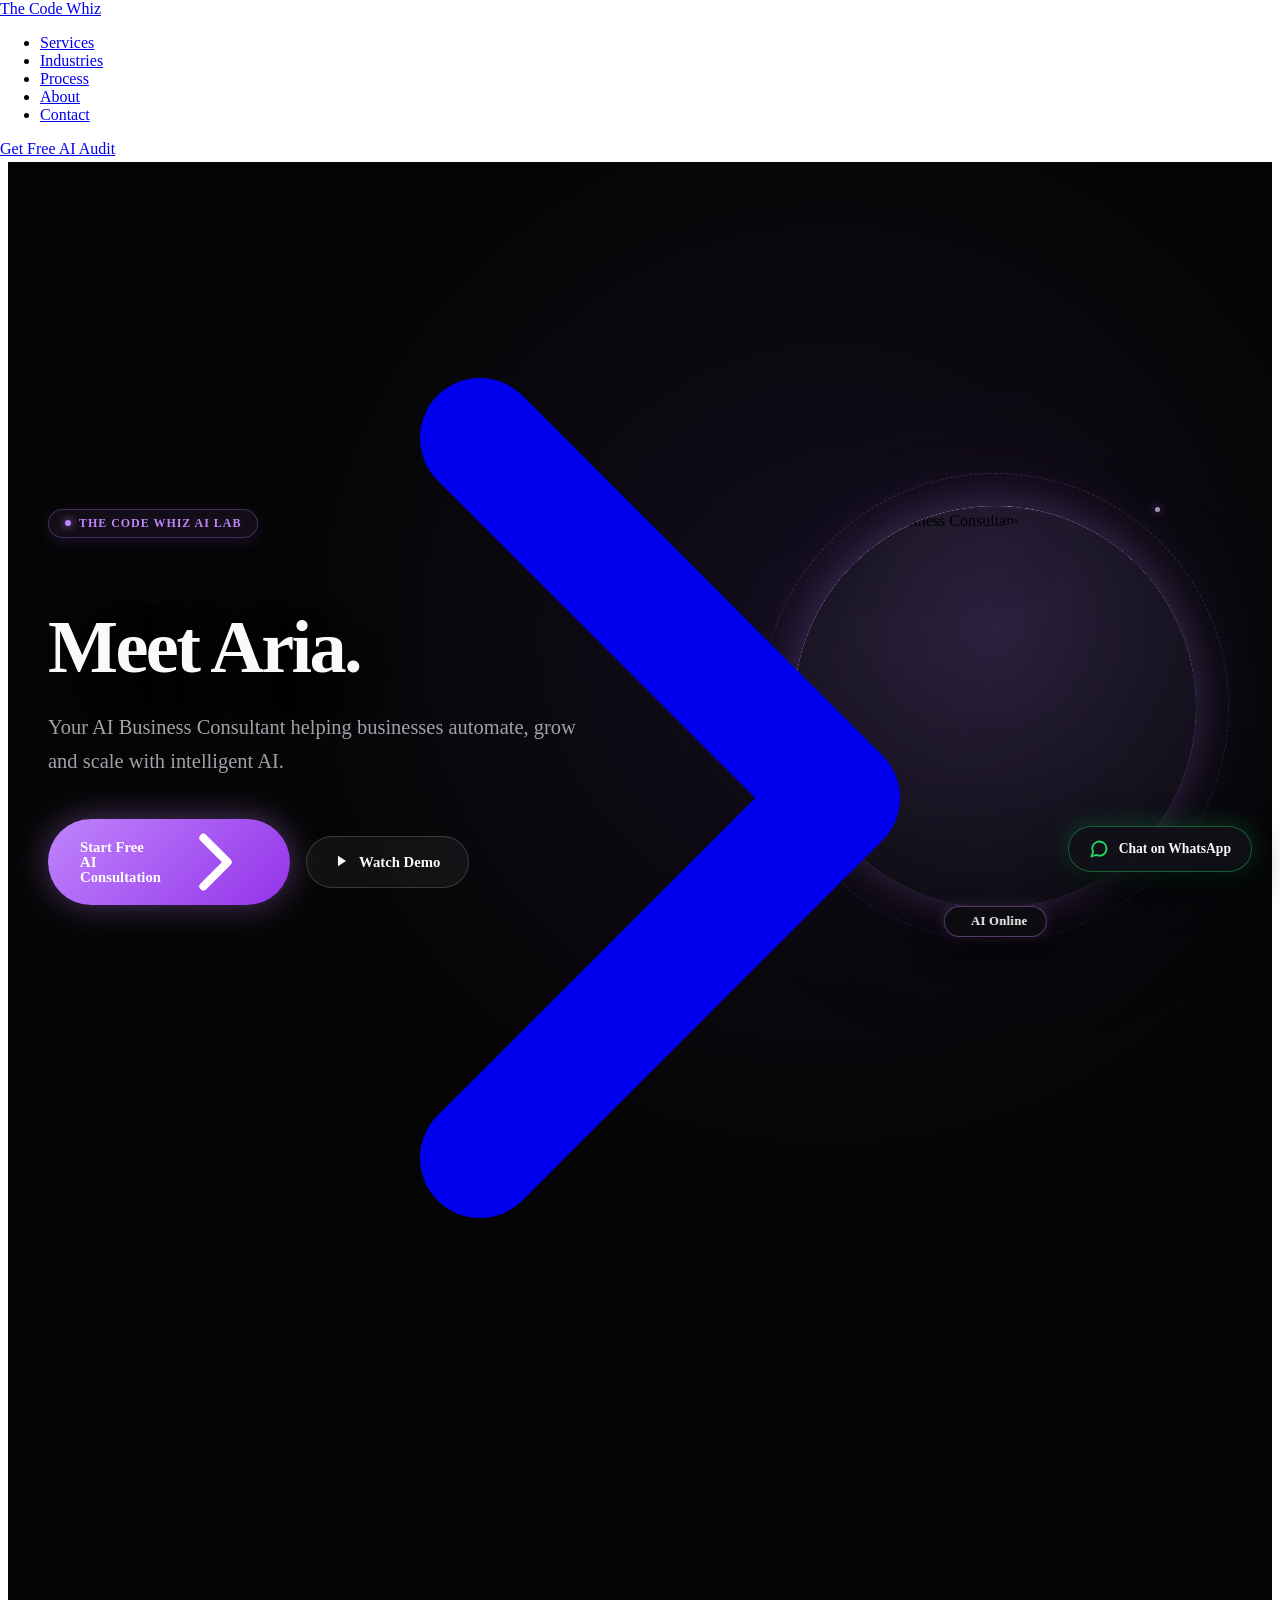
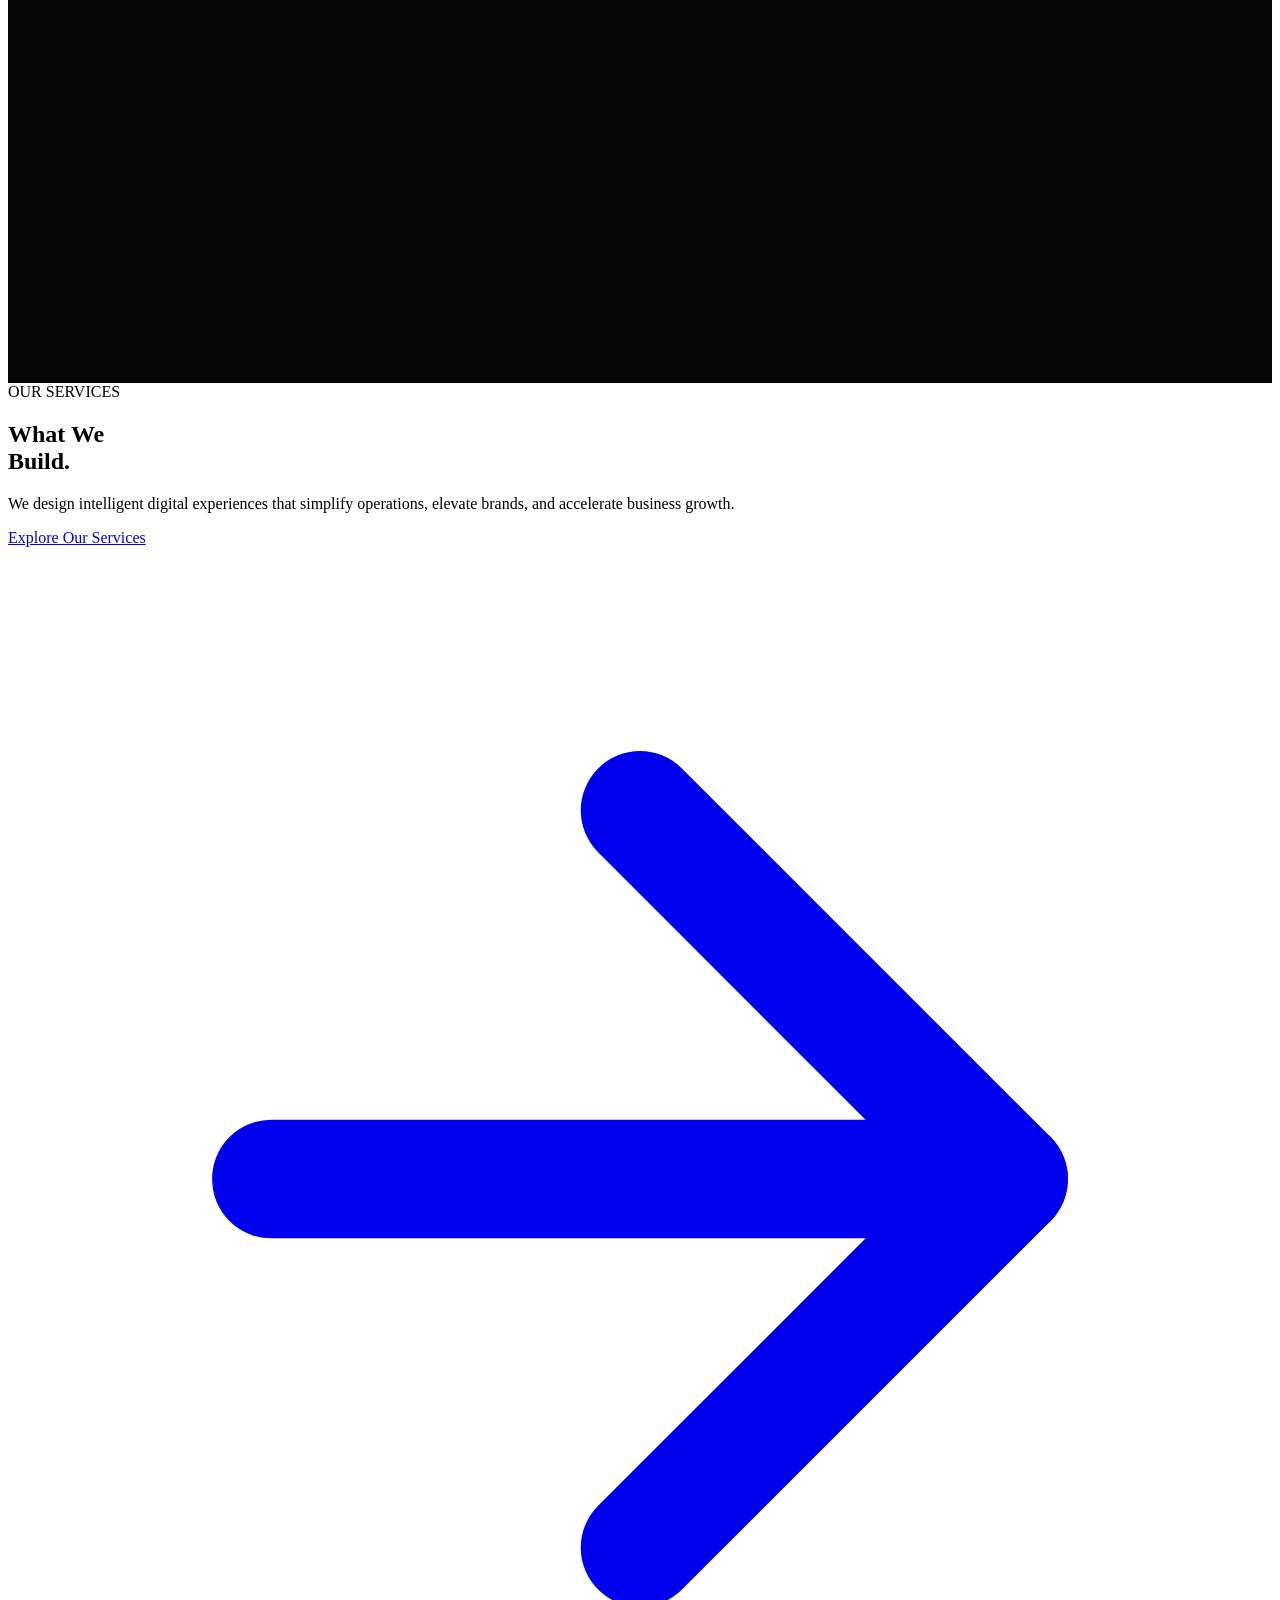
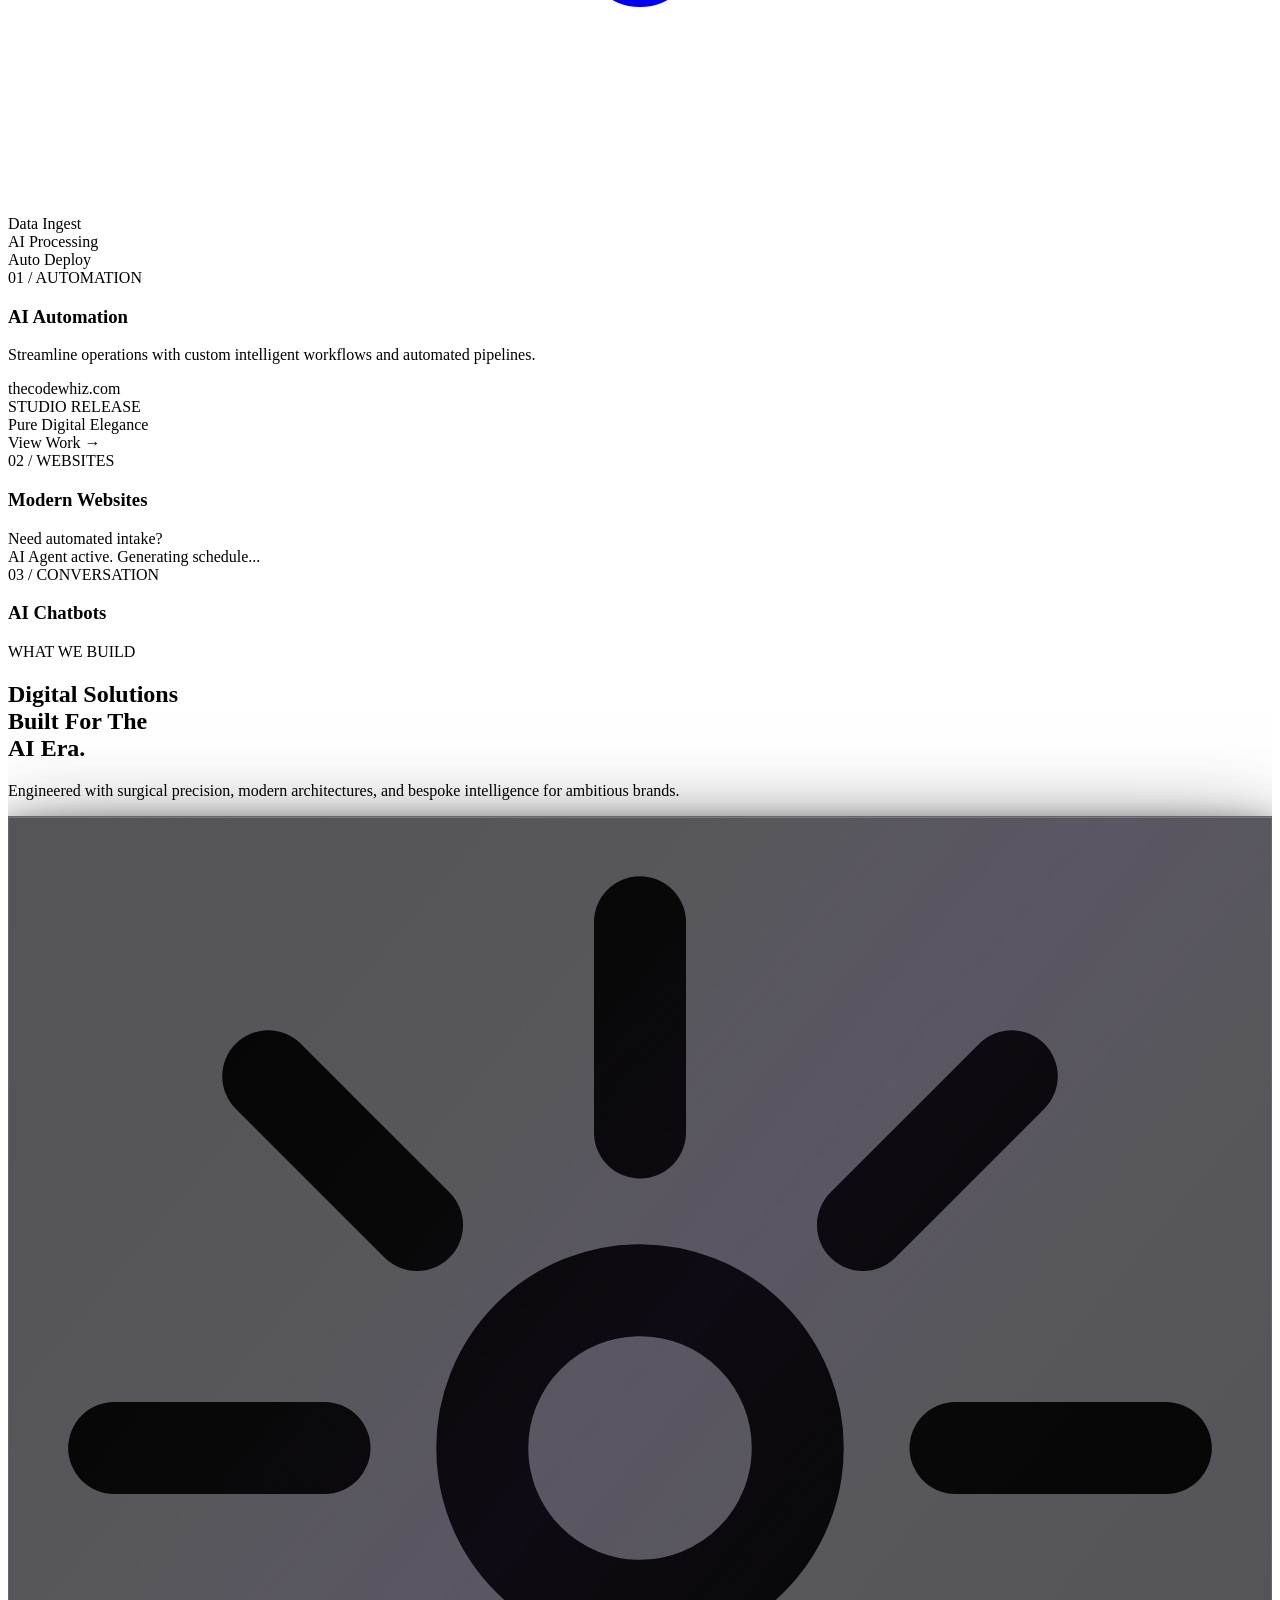
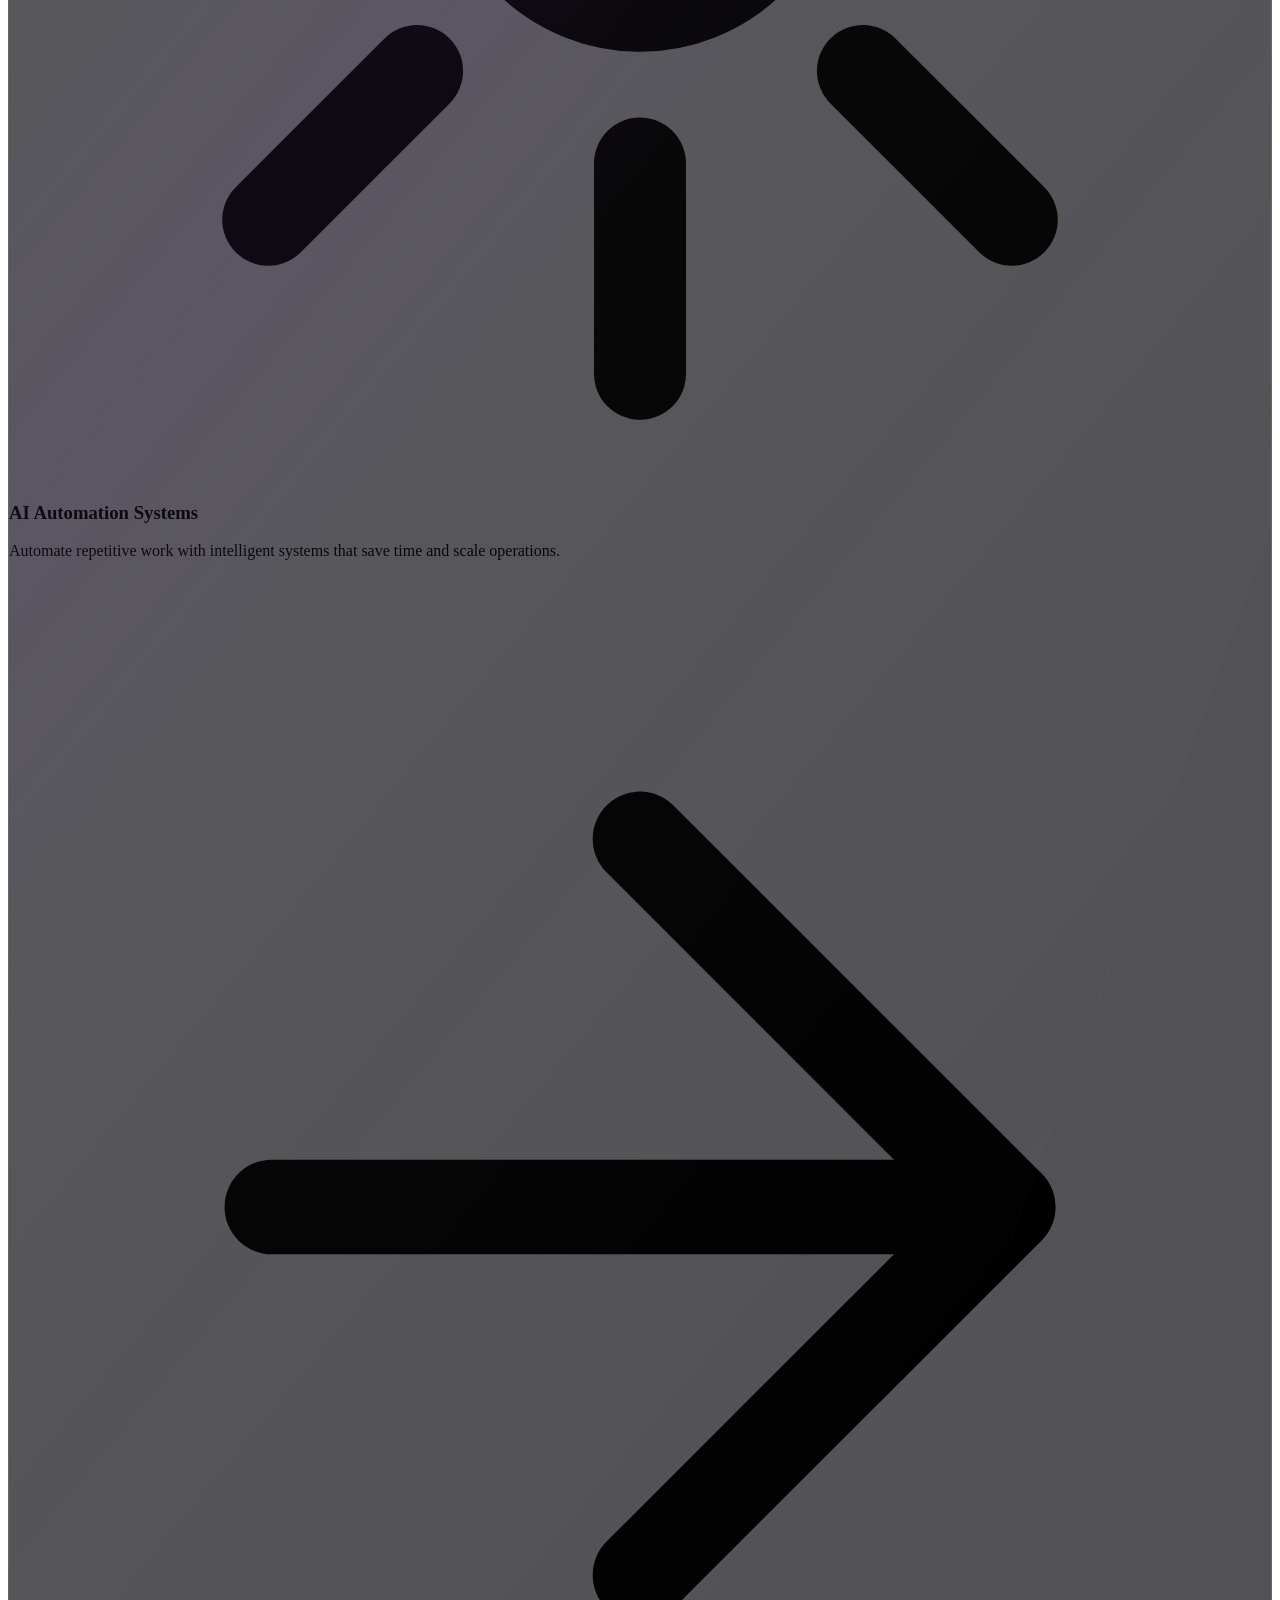
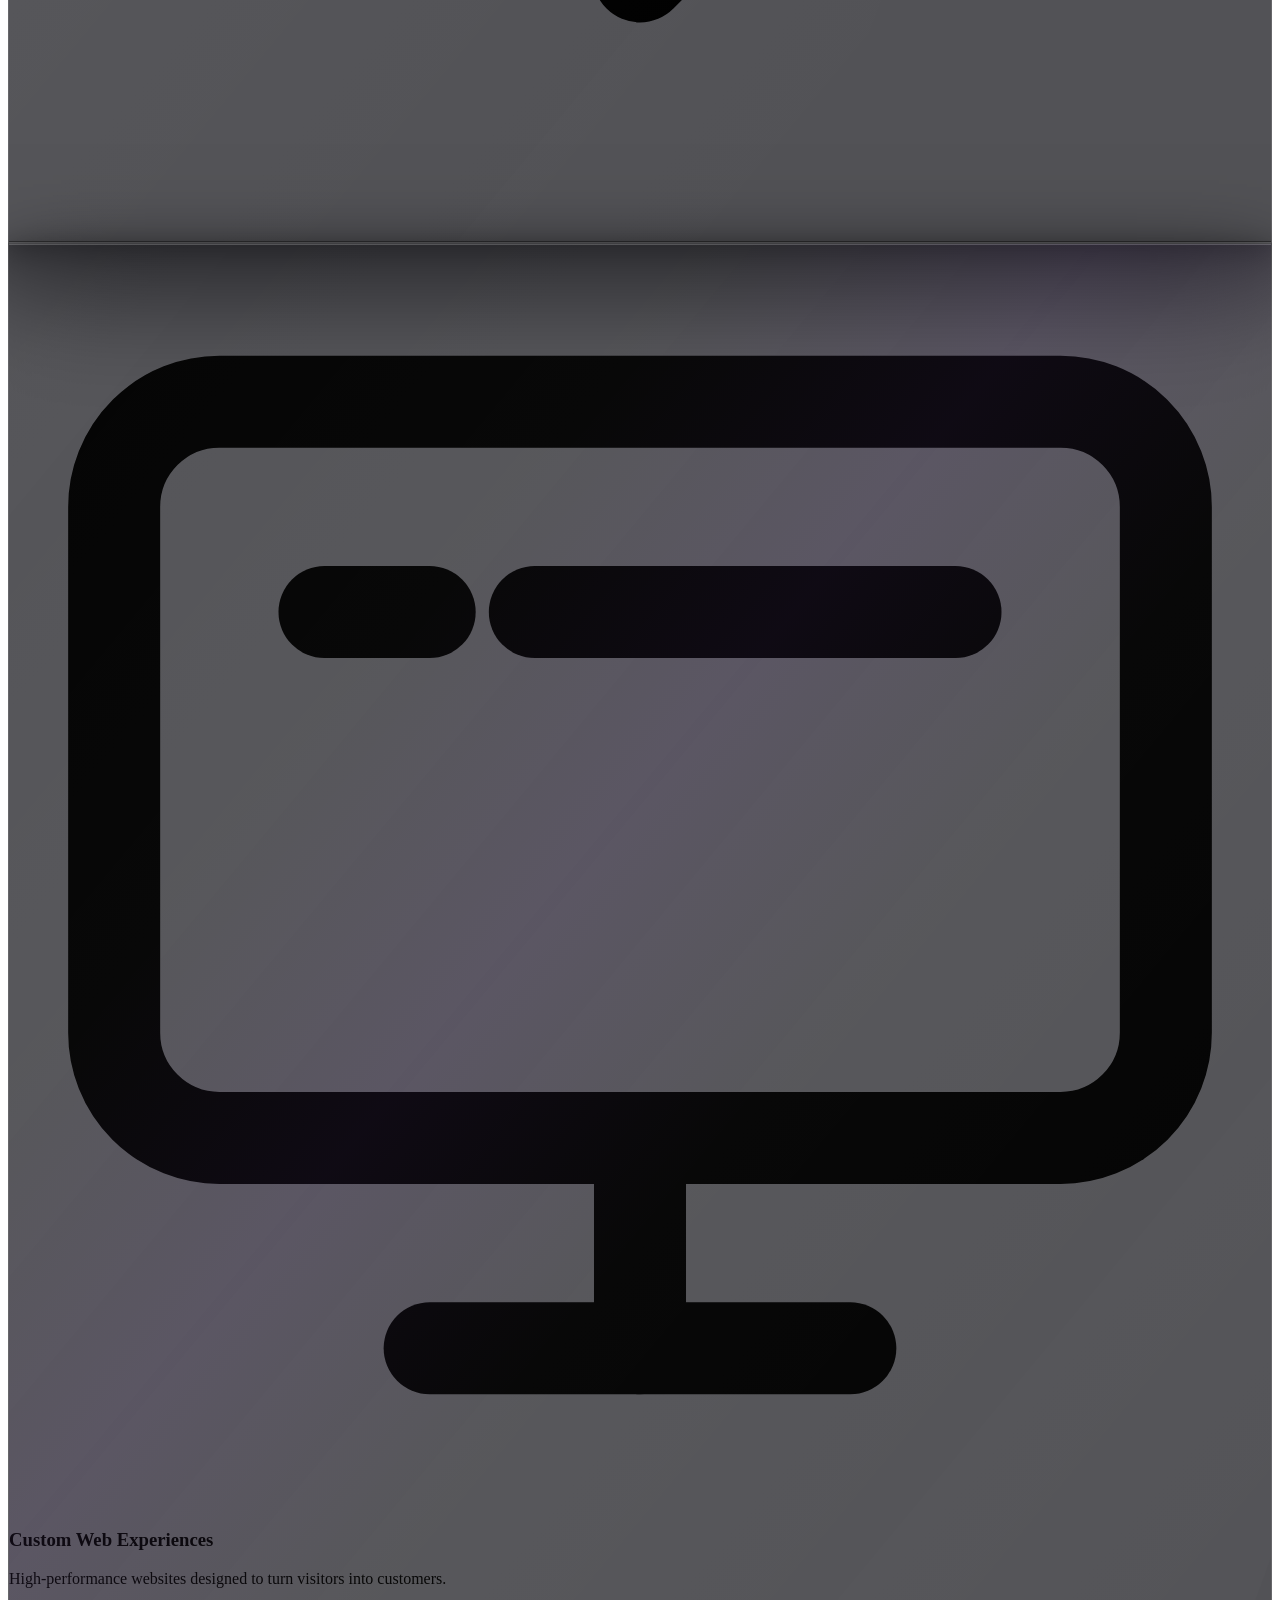
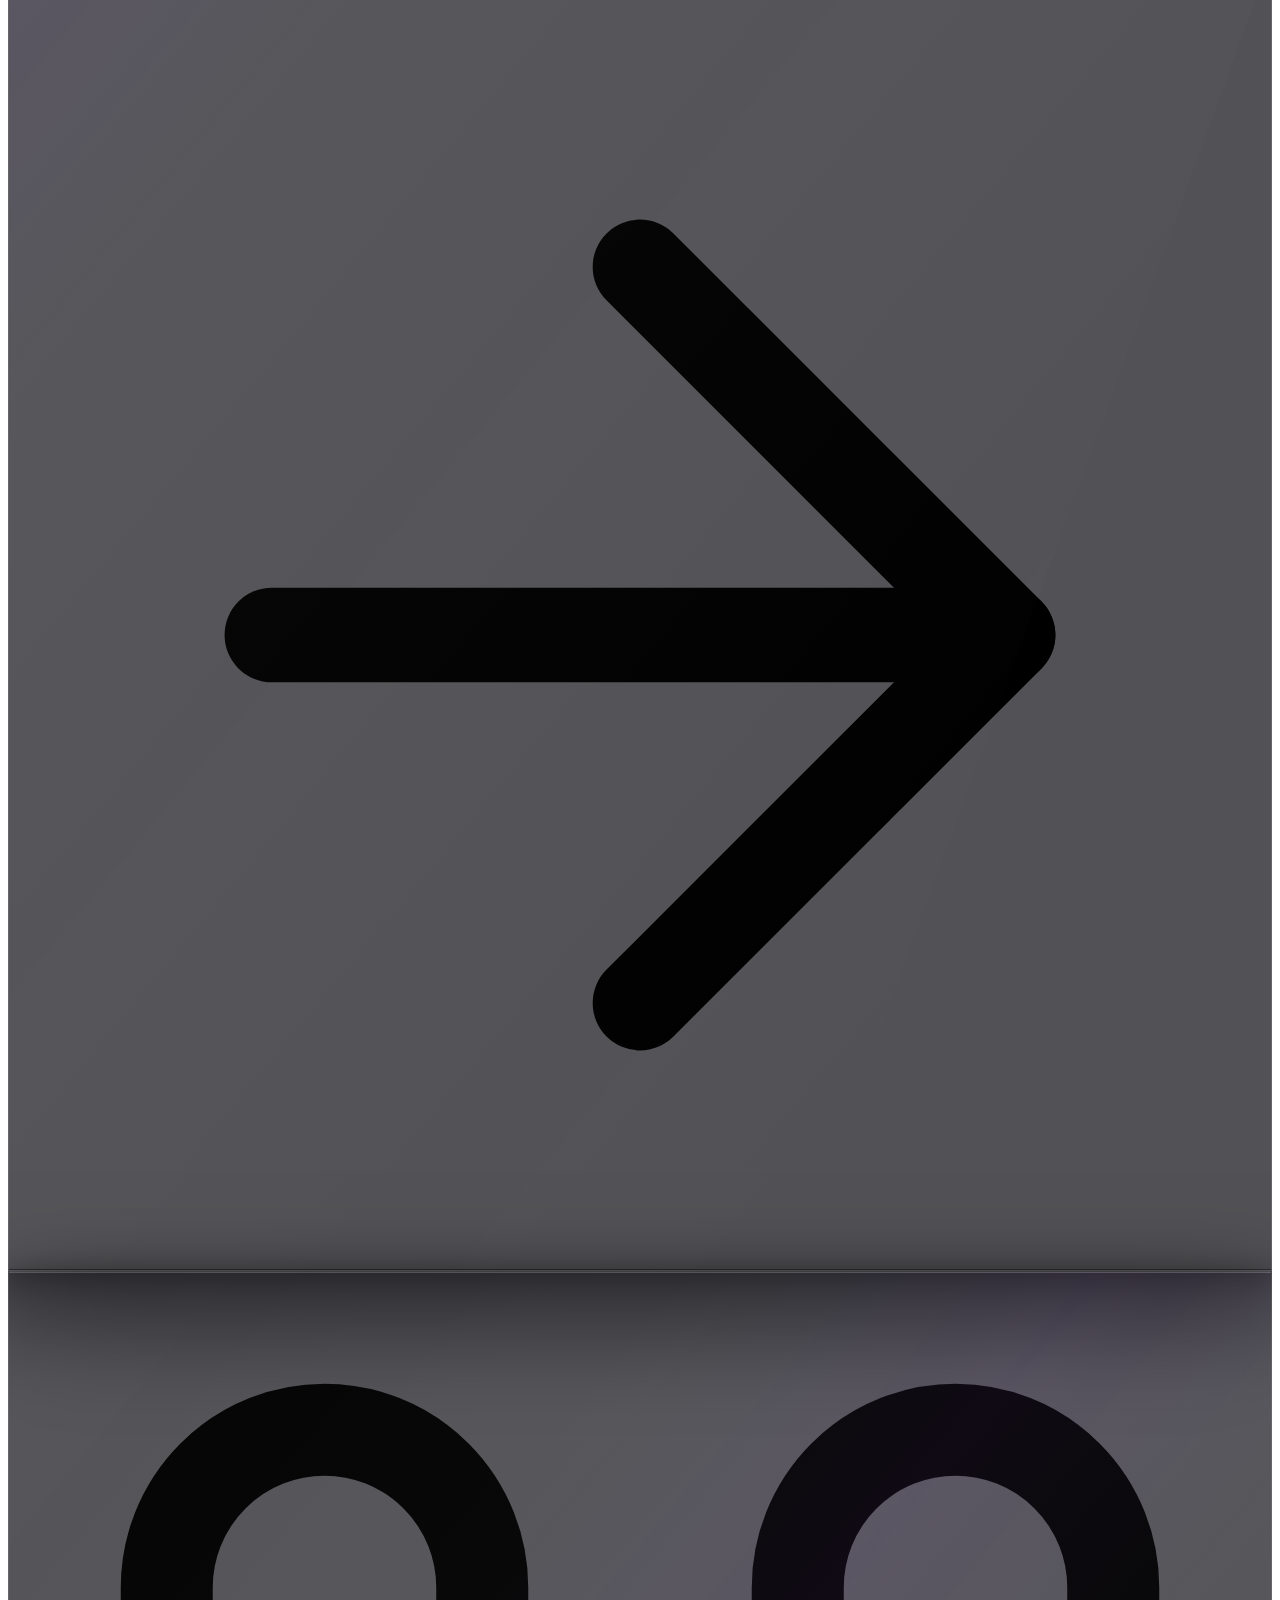
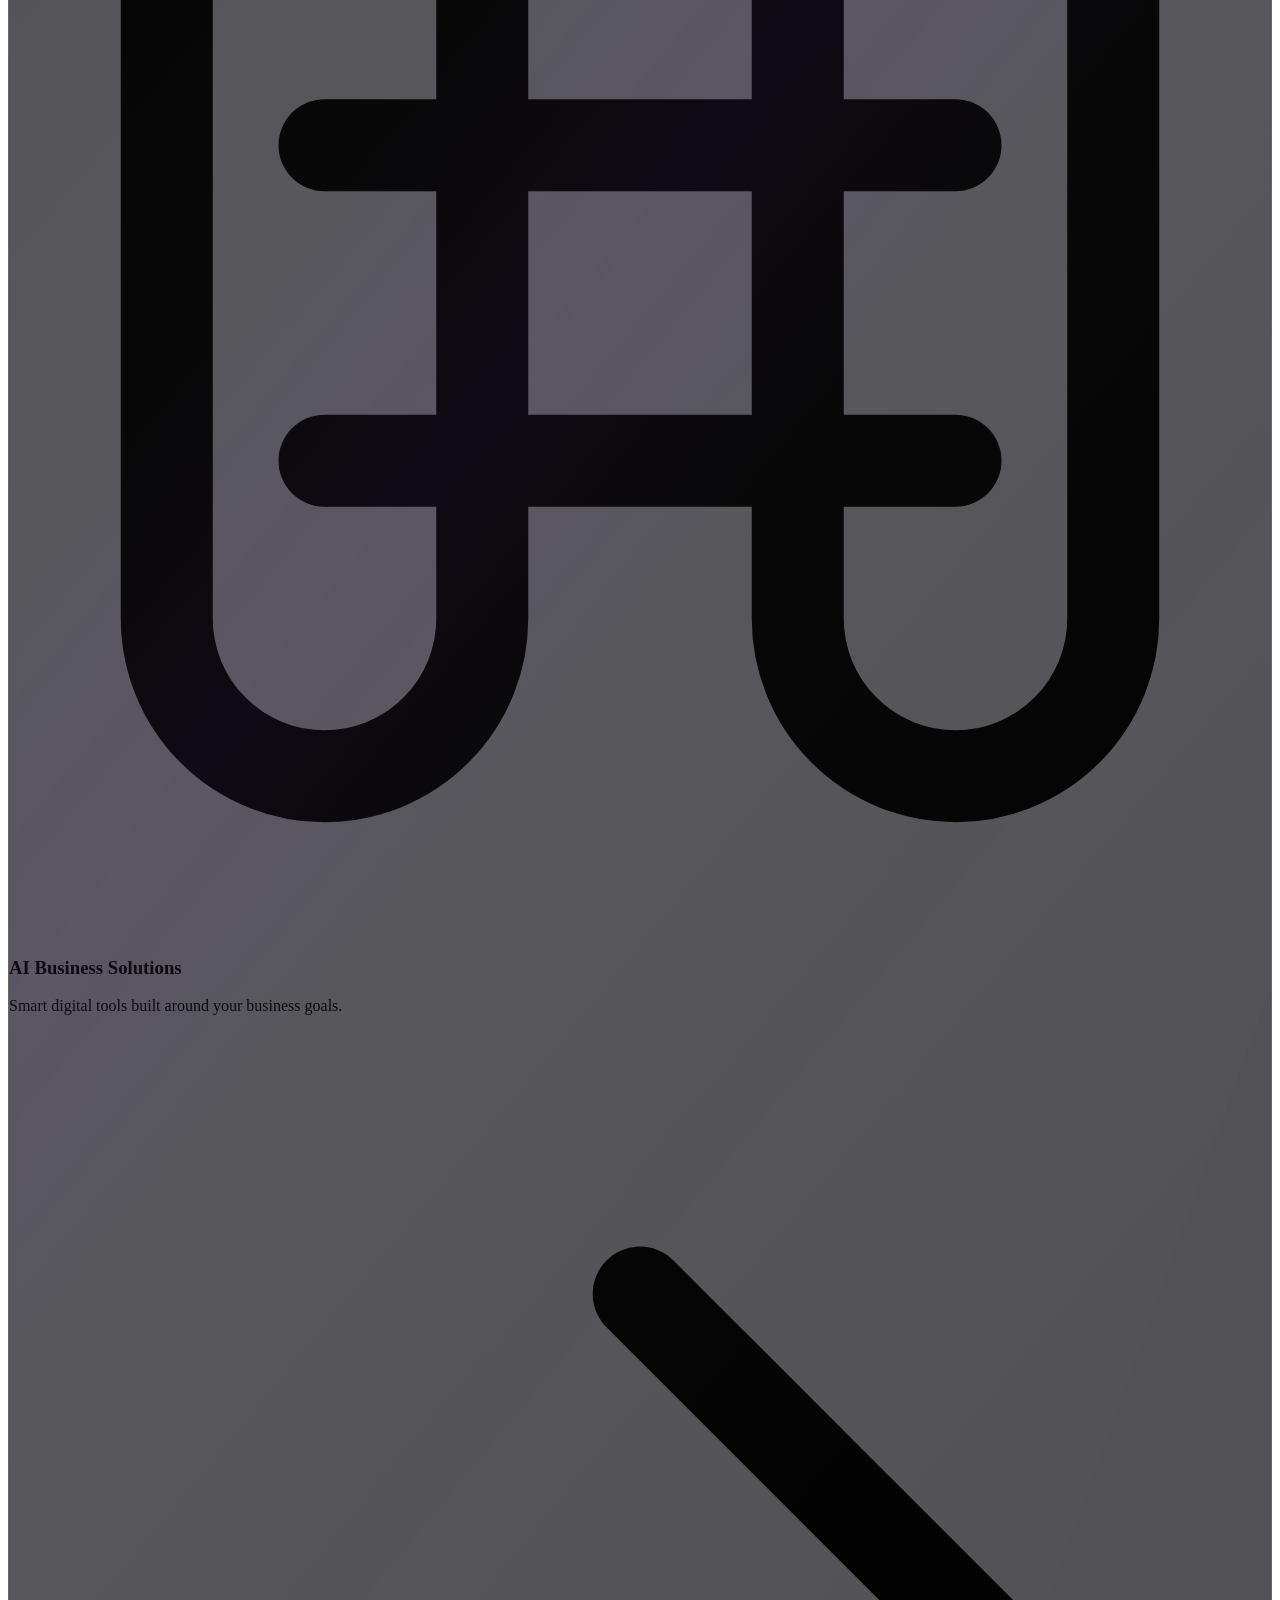
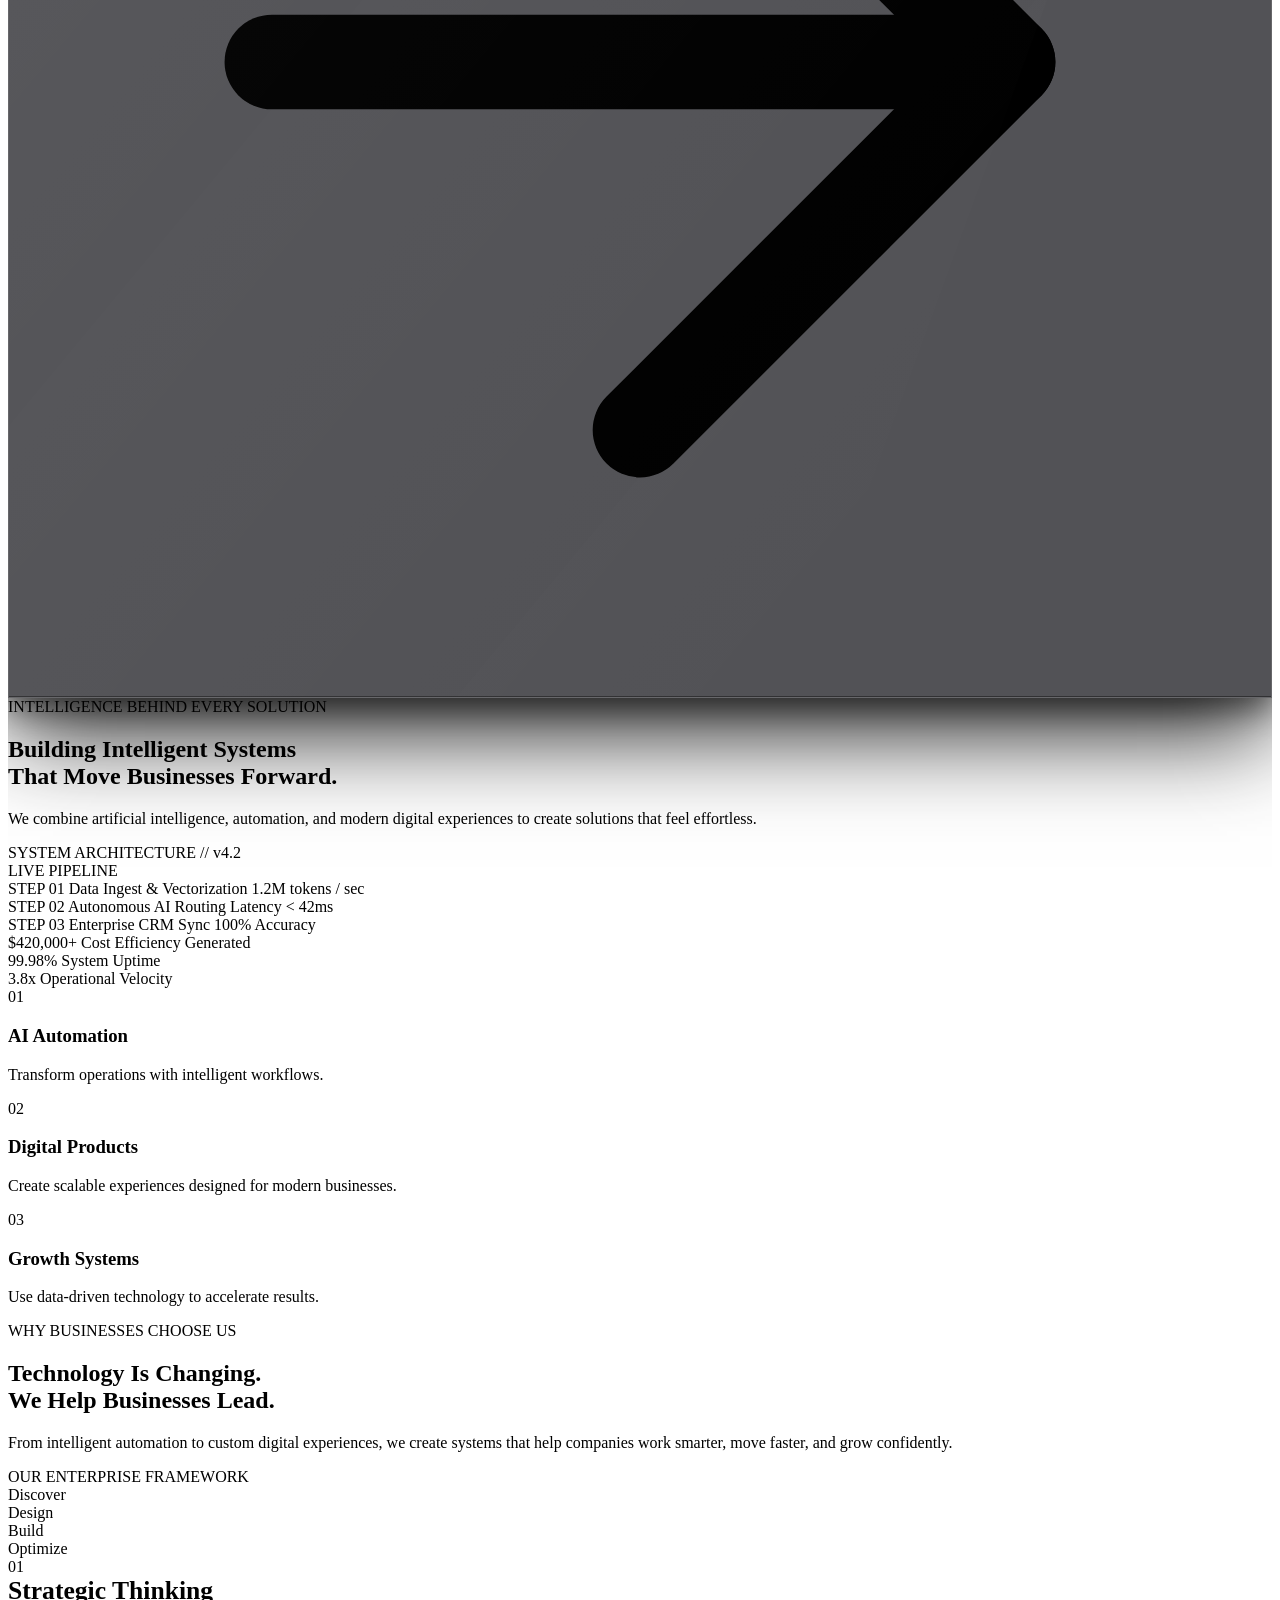
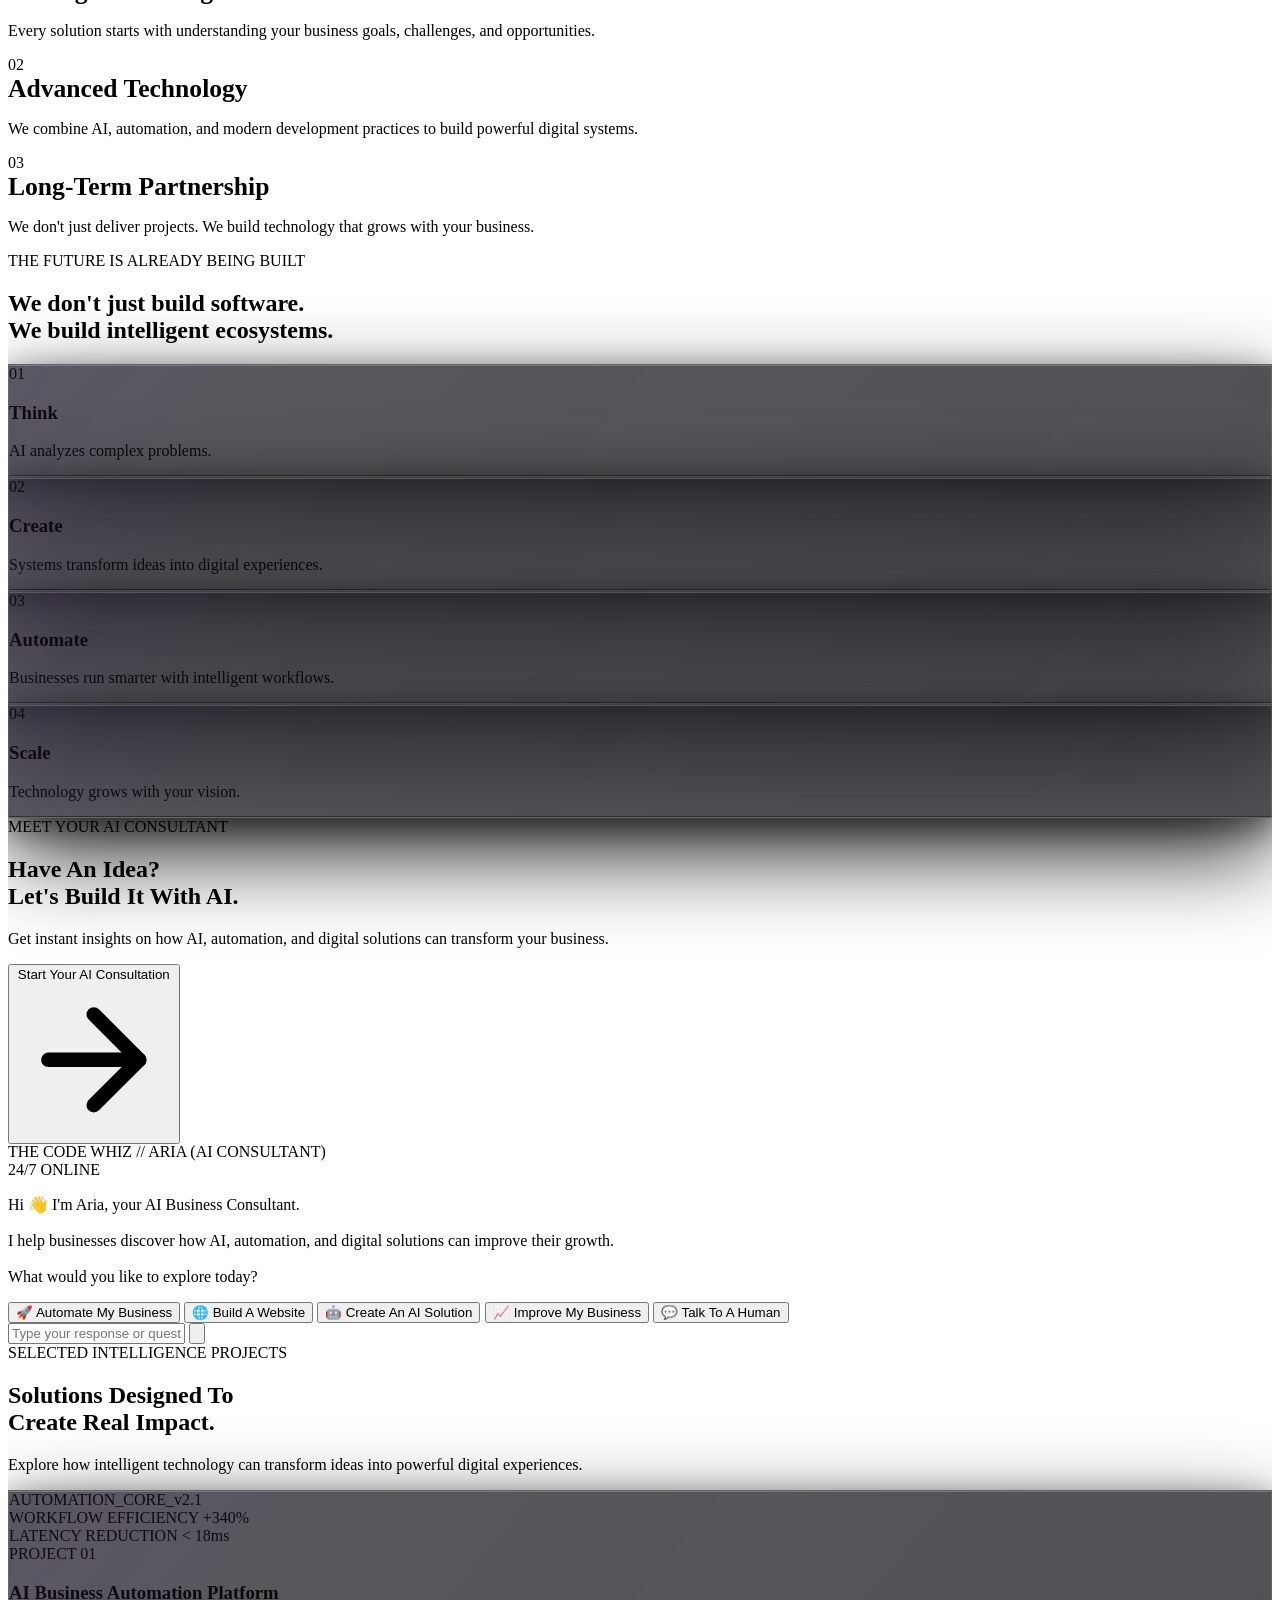
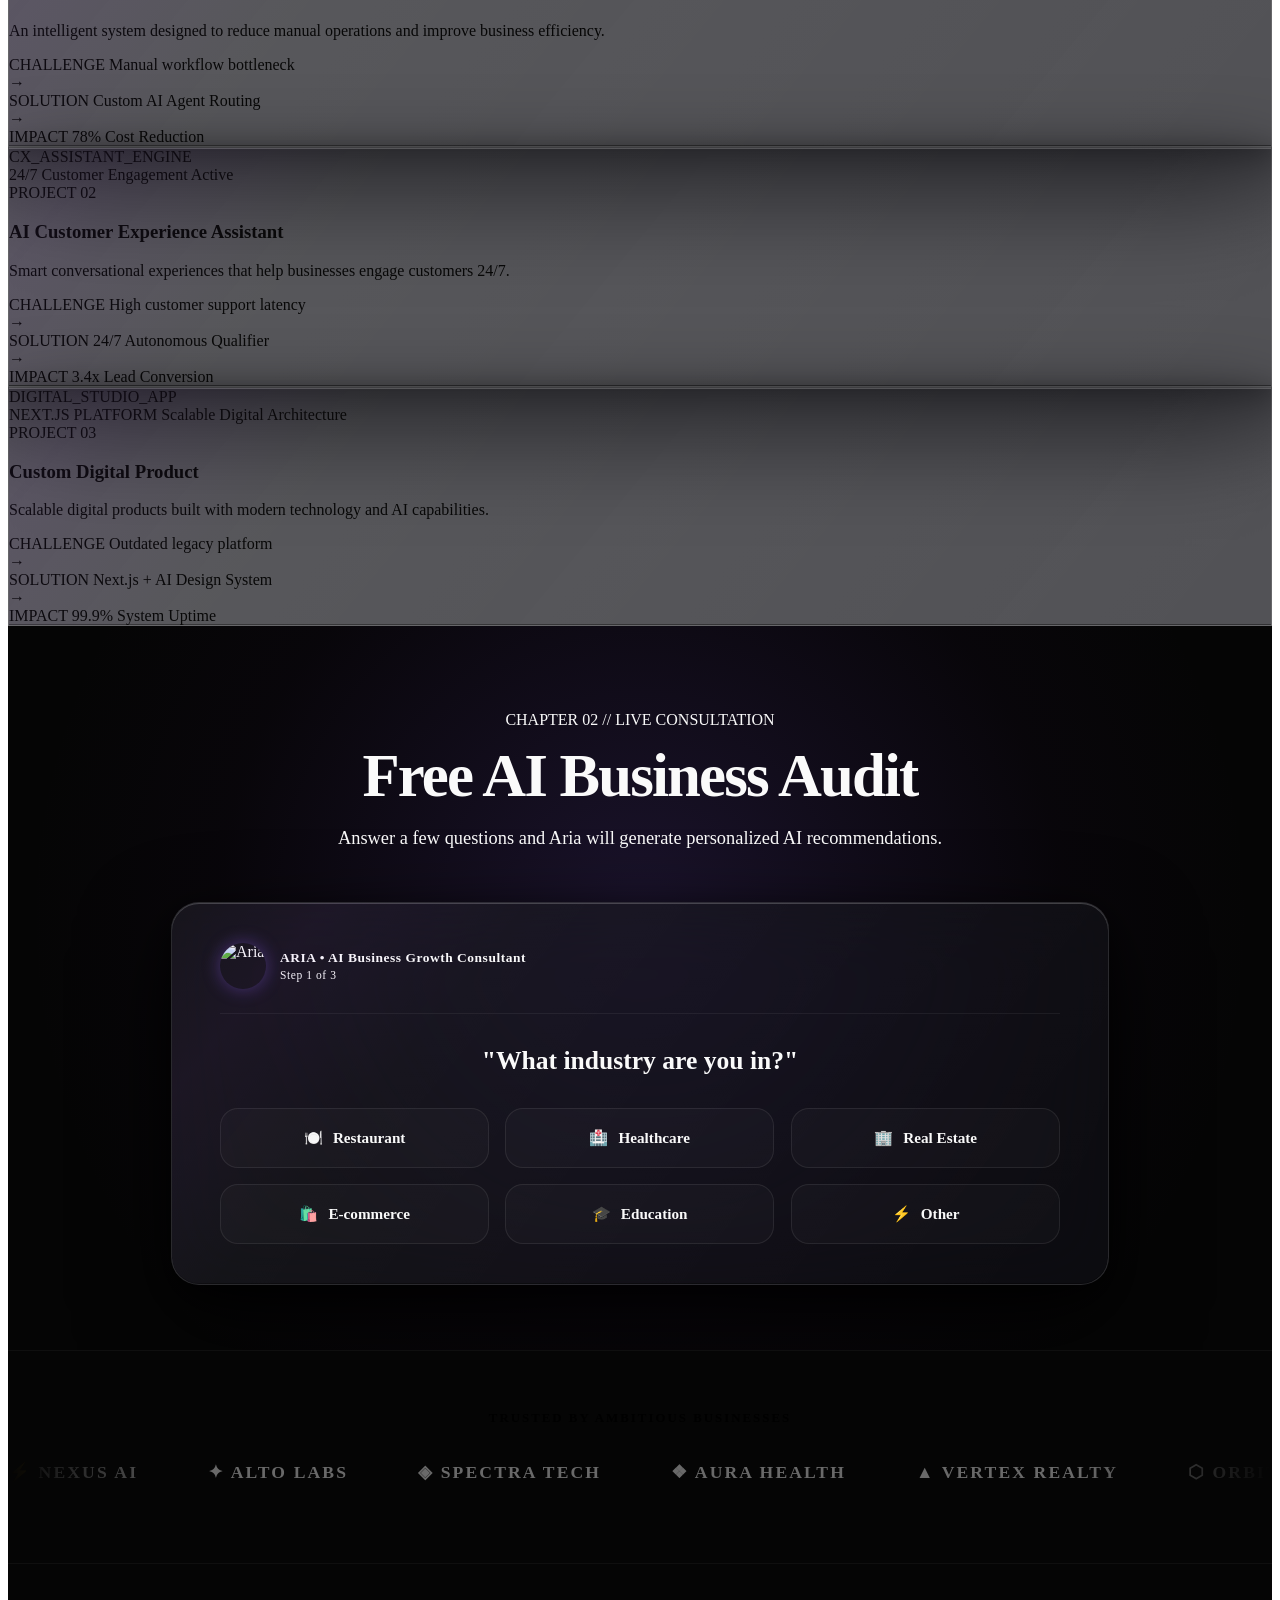
==== commit d8f06439: "fix(contact): remove raw text phone numbers and handles from headings and floating button; replace w" ====
--- a/index.html
+++ b/index.html
@@ -1678,7 +1678,7 @@
                         </div>
                         <div class="contact-card-info">
                             <span class="card-tag">DIRECT WHATSAPP</span>
-                            <h3 class="card-heading">WhatsApp Direct <span class="contact-embed-badge">+92 310 6182076</span></h3>
+                            <h3 class="card-heading">WhatsApp Direct</h3>
                             <p class="card-subtext">Instant response for project inquiries & strategy calls.</p>
                         </div>
                         <span class="card-arrow">→</span>
@@ -1695,7 +1695,7 @@
                         </div>
                         <div class="contact-card-info">
                             <span class="card-tag">INSTAGRAM OFFICIAL</span>
-                            <h3 class="card-heading">Instagram Official <span class="contact-embed-badge">@the_codewhiz</span></h3>
+                            <h3 class="card-heading">Instagram Official</h3>
                             <p class="card-subtext">Follow our latest AI builds, reels & tech updates.</p>
                         </div>
                         <span class="card-arrow">→</span>
@@ -1711,7 +1711,7 @@
                         </div>
                         <div class="contact-card-info">
                             <span class="card-tag">OFFICIAL EMAIL</span>
-                            <h3 class="card-heading">Email Inquiry <span class="contact-embed-badge">thecodewhiz.ai@gmail.com</span></h3>
+                            <h3 class="card-heading">Email Inquiry</h3>
                             <p class="card-subtext">Direct line to our engineering team & strategy advisors.</p>
                         </div>
                         <span class="card-arrow">→</span>
@@ -1728,7 +1728,7 @@
                         </div>
                         <div class="contact-card-info">
                             <span class="card-tag">LINKEDIN NETWORK</span>
-                            <h3 class="card-heading">LinkedIn Official <span class="contact-embed-badge">The Code Whiz</span></h3>
+                            <h3 class="card-heading">LinkedIn Official</h3>
                             <p class="card-subtext">Connect with our executive network & corporate updates.</p>
                         </div>
                         <span class="card-arrow">→</span>
@@ -1746,7 +1746,7 @@
                         </div>
                         <div class="contact-card-info">
                             <span class="card-tag">1-ON-1 STRATEGY SESSION</span>
-                            <h3 class="card-heading">Book Strategy Session <span class="contact-embed-badge">Free Session</span></h3>
+                            <h3 class="card-heading">Book Strategy Session</h3>
                             <p class="card-subtext">5-step guided consultation with Aria.</p>
                         </div>
                         <span class="card-arrow">→</span>
@@ -2259,7 +2259,7 @@
                 <path d="M21 11.5a8.38 8.38 0 0 1-.9 3.8 8.5 8.5 0 0 1-7.6 4.7 8.38 8.38 0 0 1-3.8-.9L3 21l1.9-5.7a8.38 8.38 0 0 1-.9-3.8 8.5 8.5 0 0 1 4.7-7.6 8.38 8.38 0 0 1 3.8-.9h.5a8.48 8.48 0 0 1 8 8v.5z"></path>
             </svg>
         </span>
-        <span class="wa-text-label">WhatsApp // +92 310 6182076</span>
+        <span class="wa-text-label">Chat on WhatsApp</span>
     </a>
 
     <script src="frontend/chat.js" defer></script>
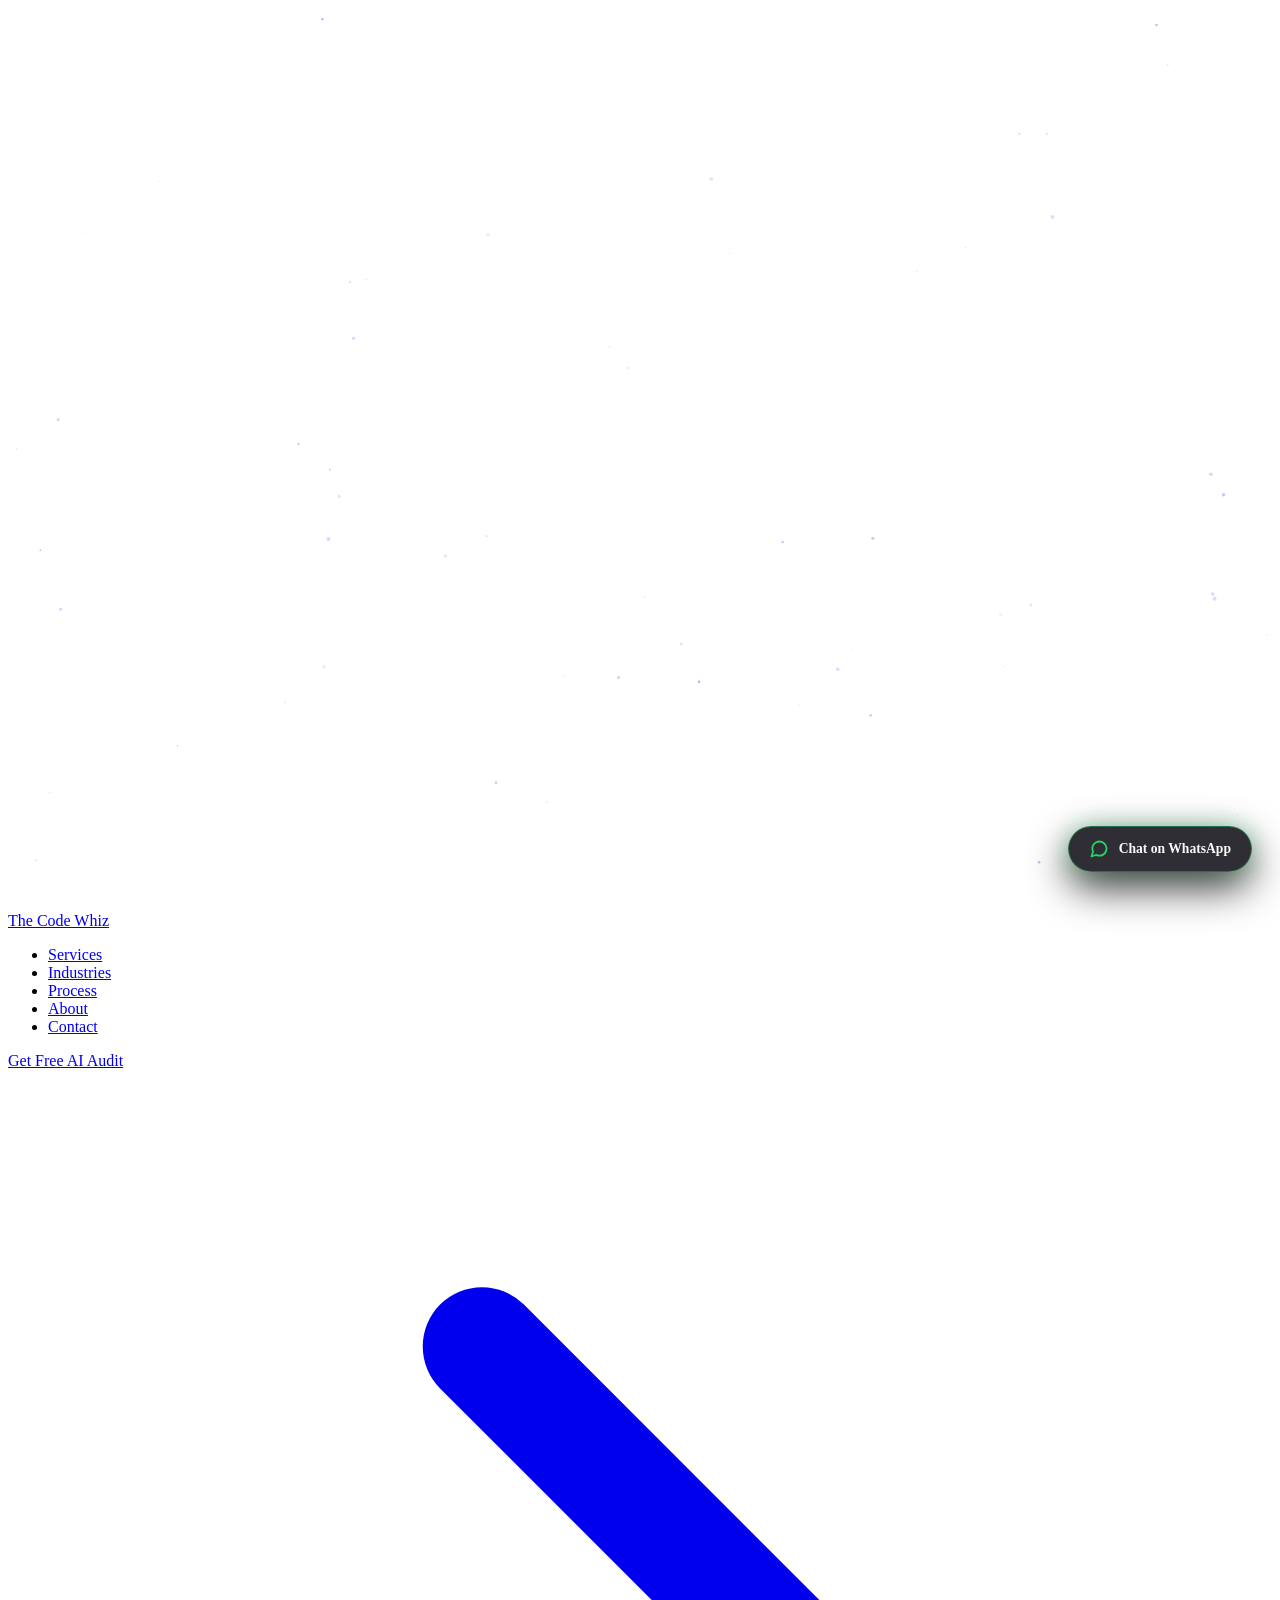
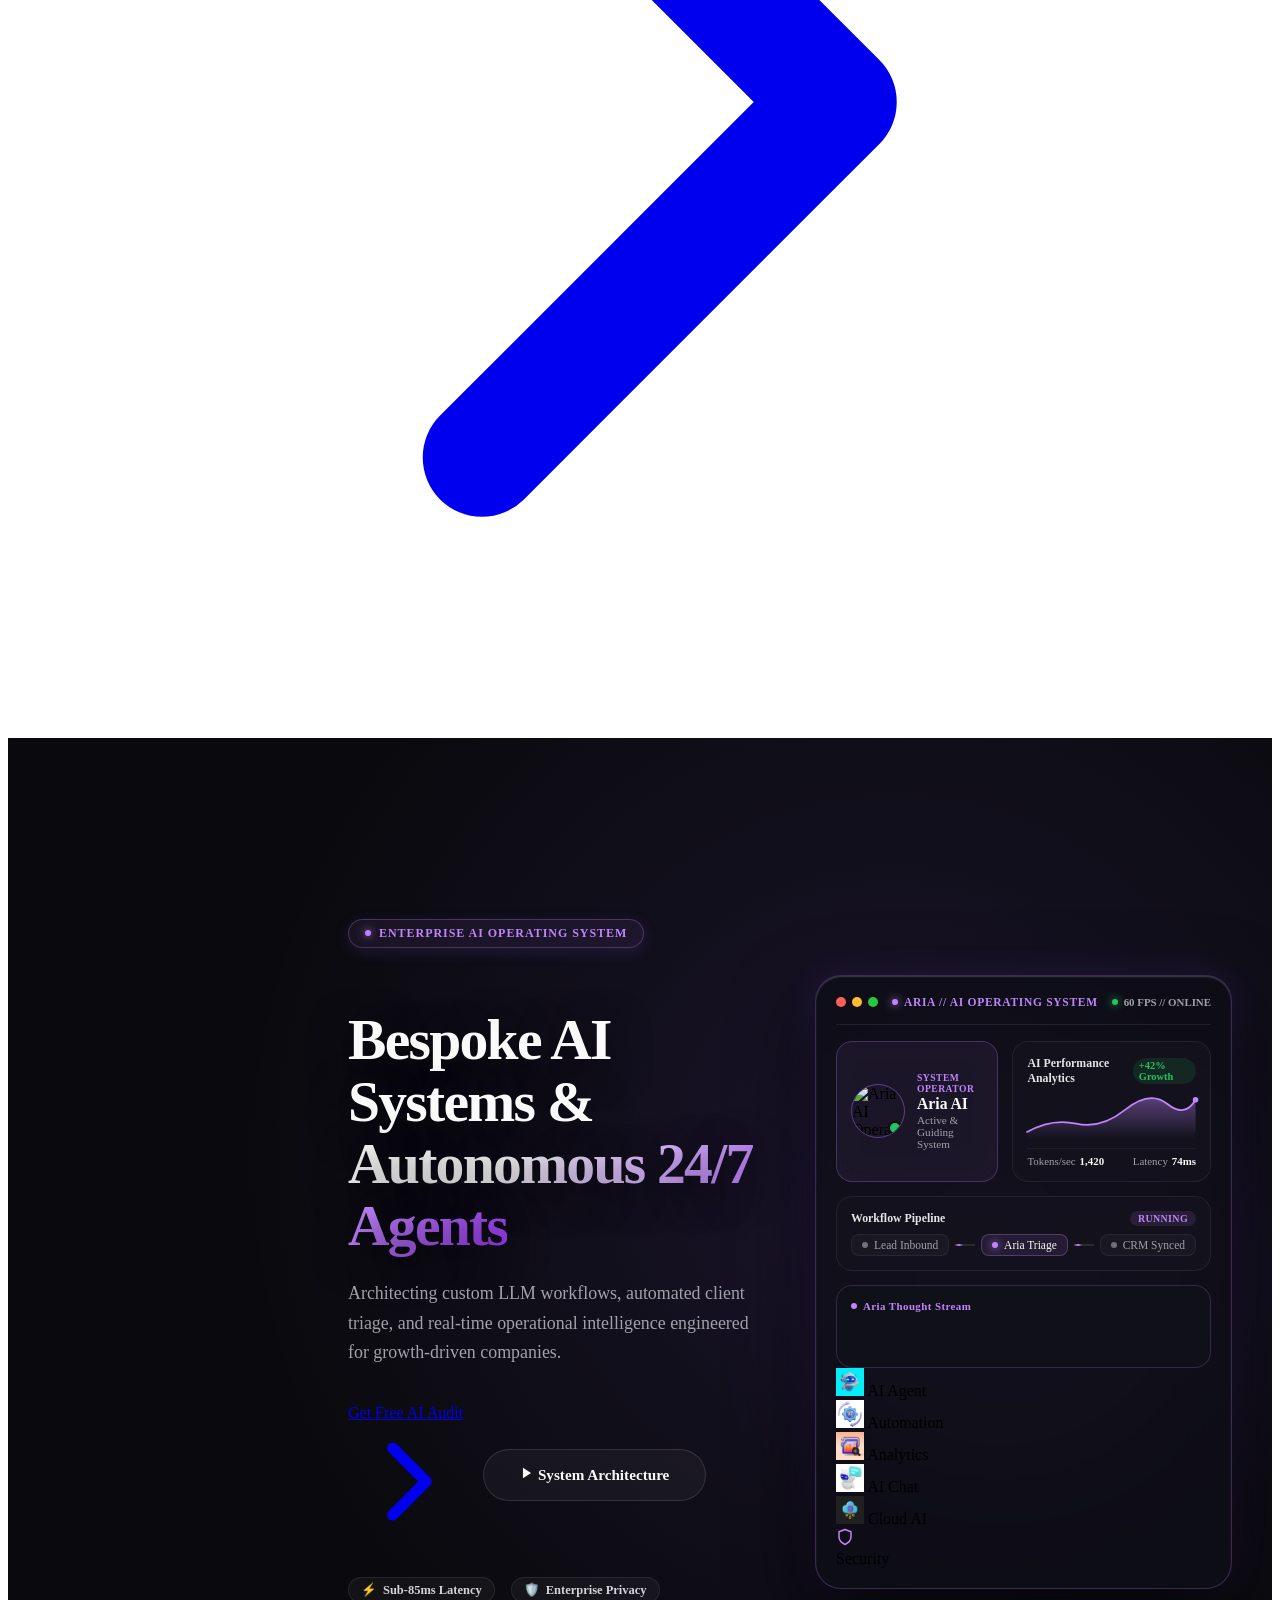
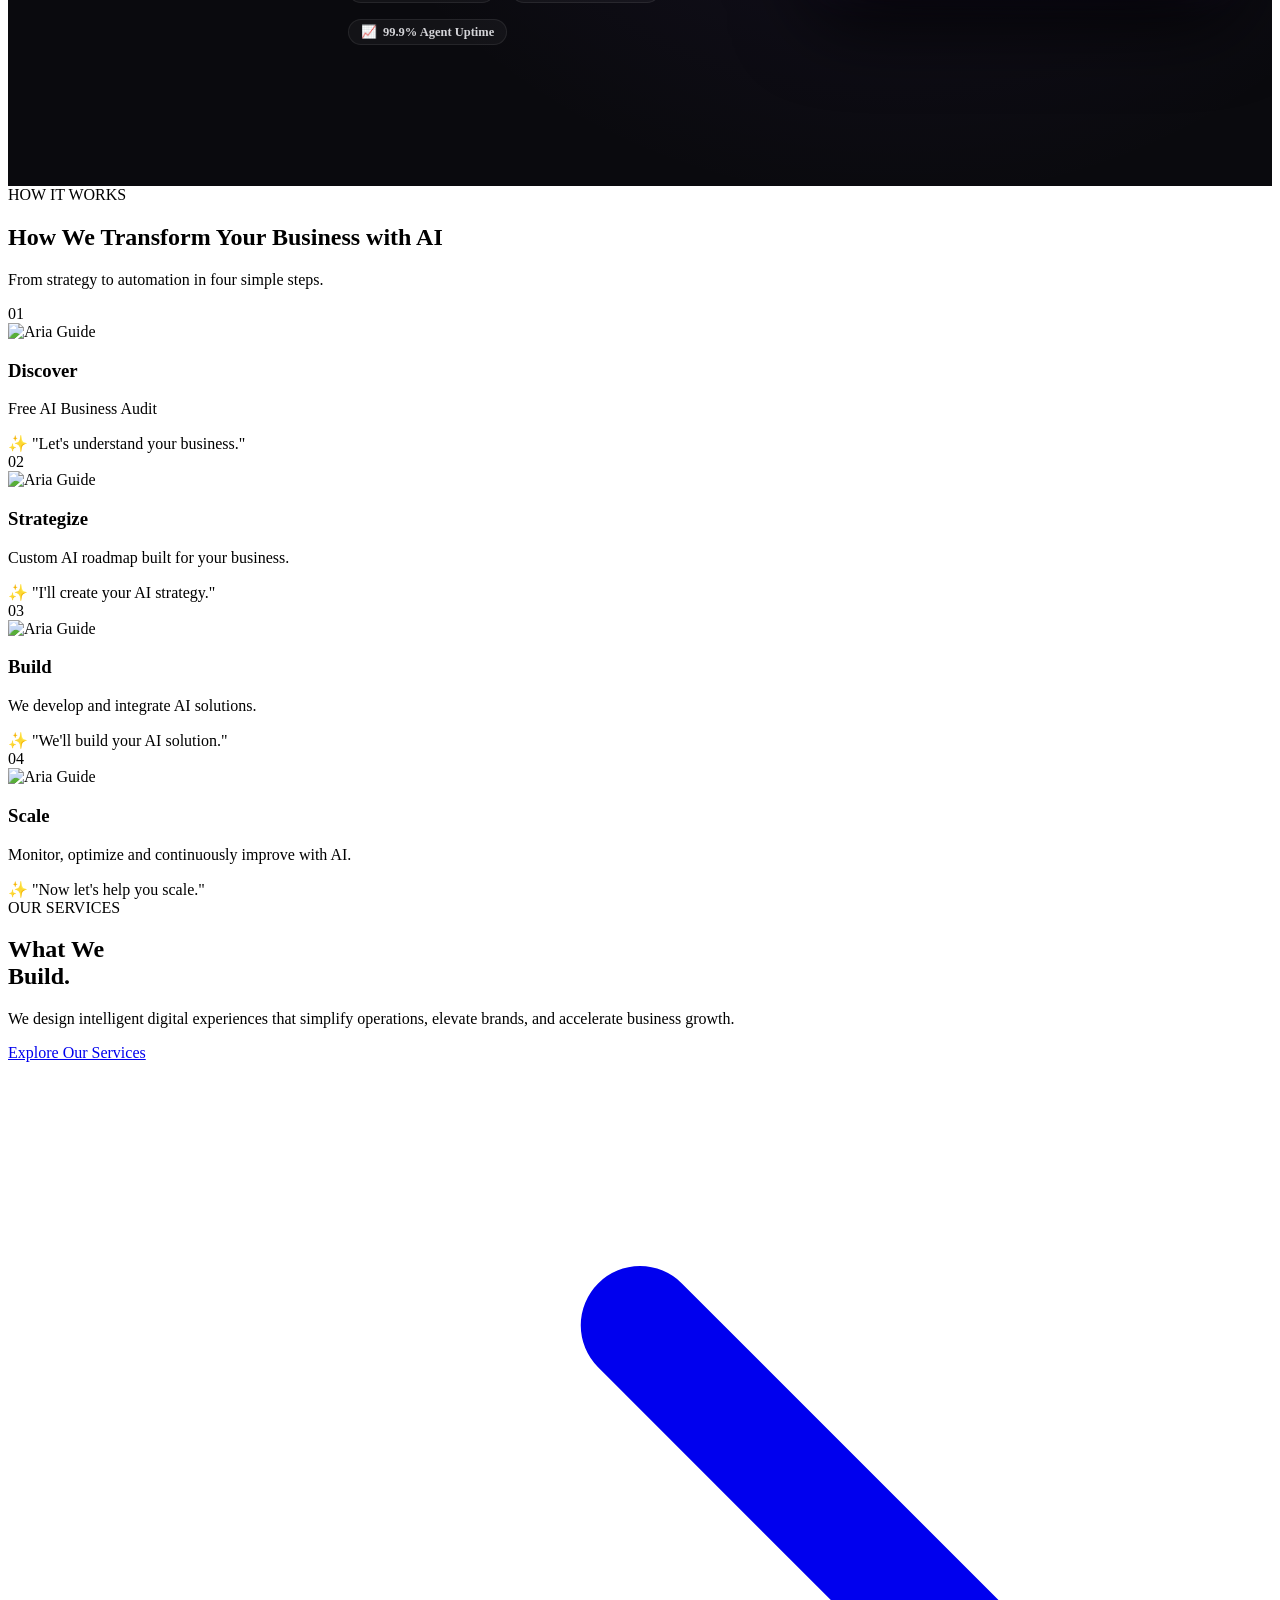
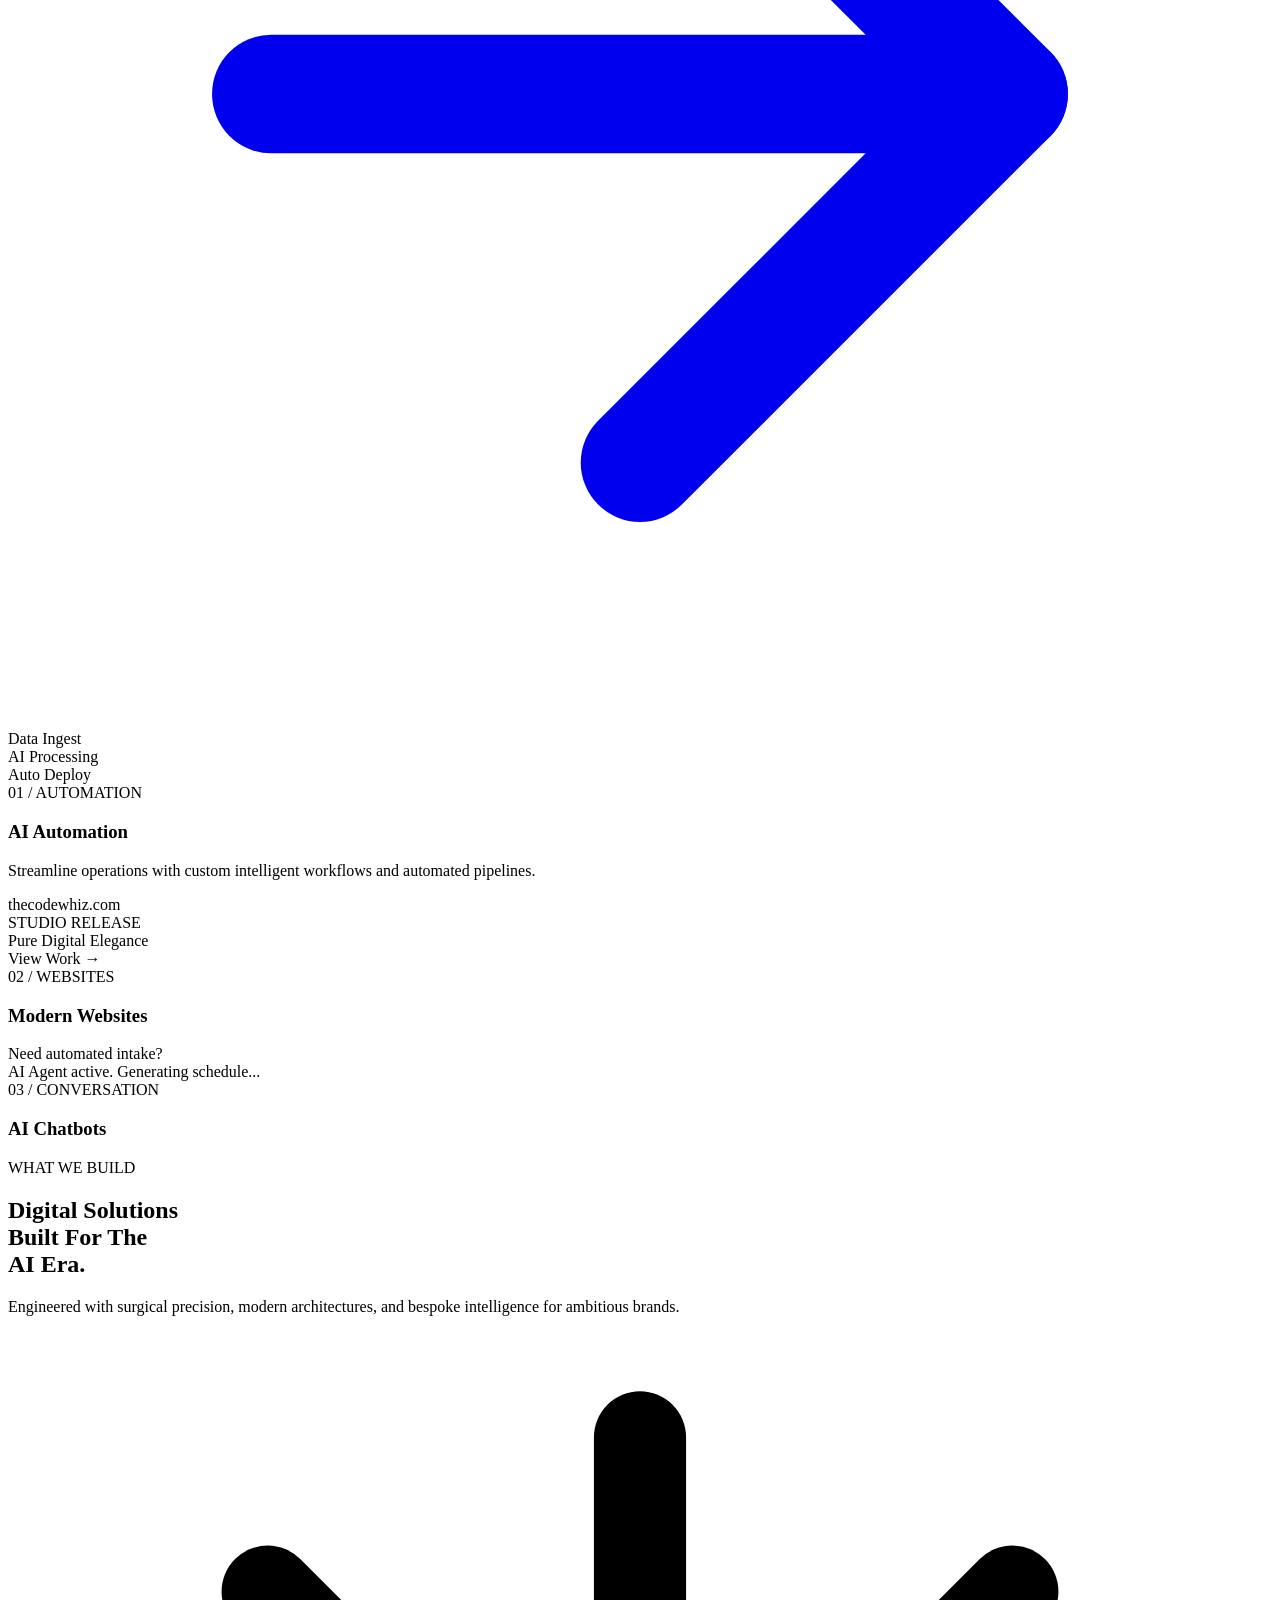
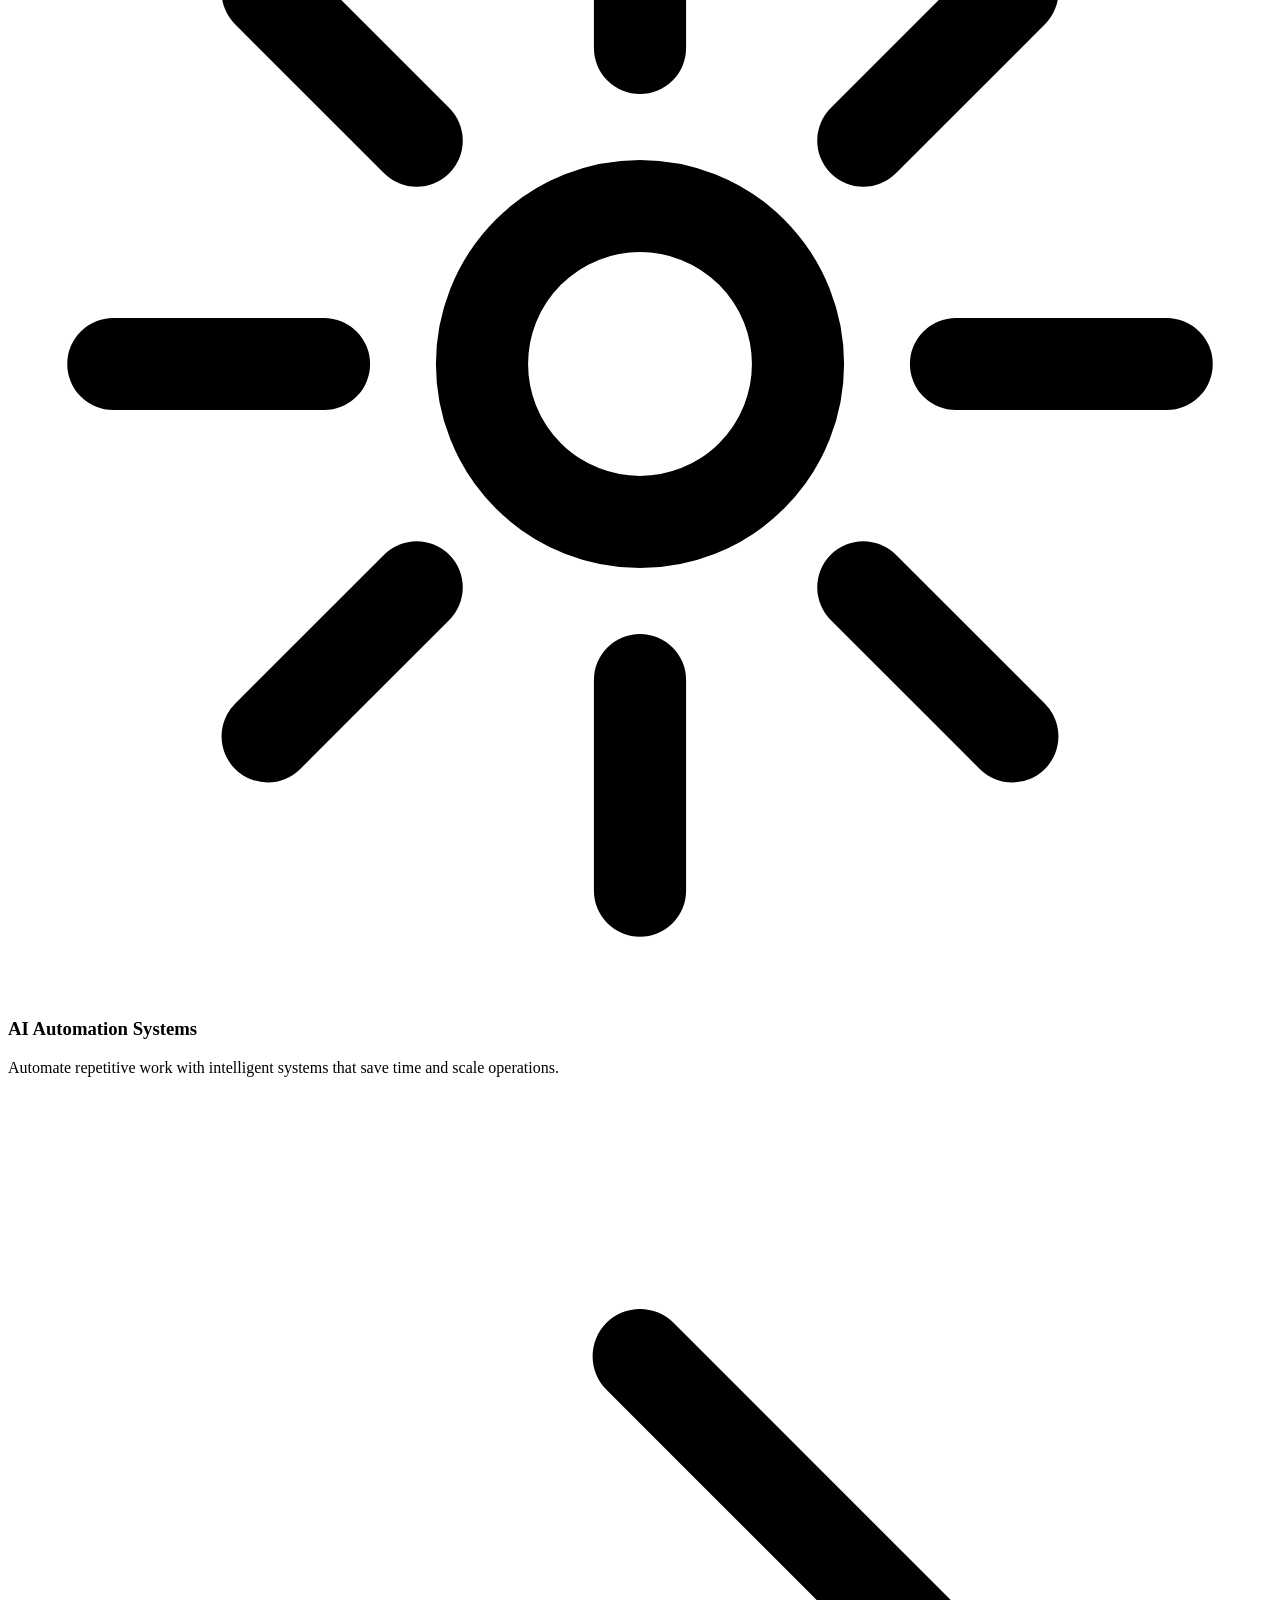
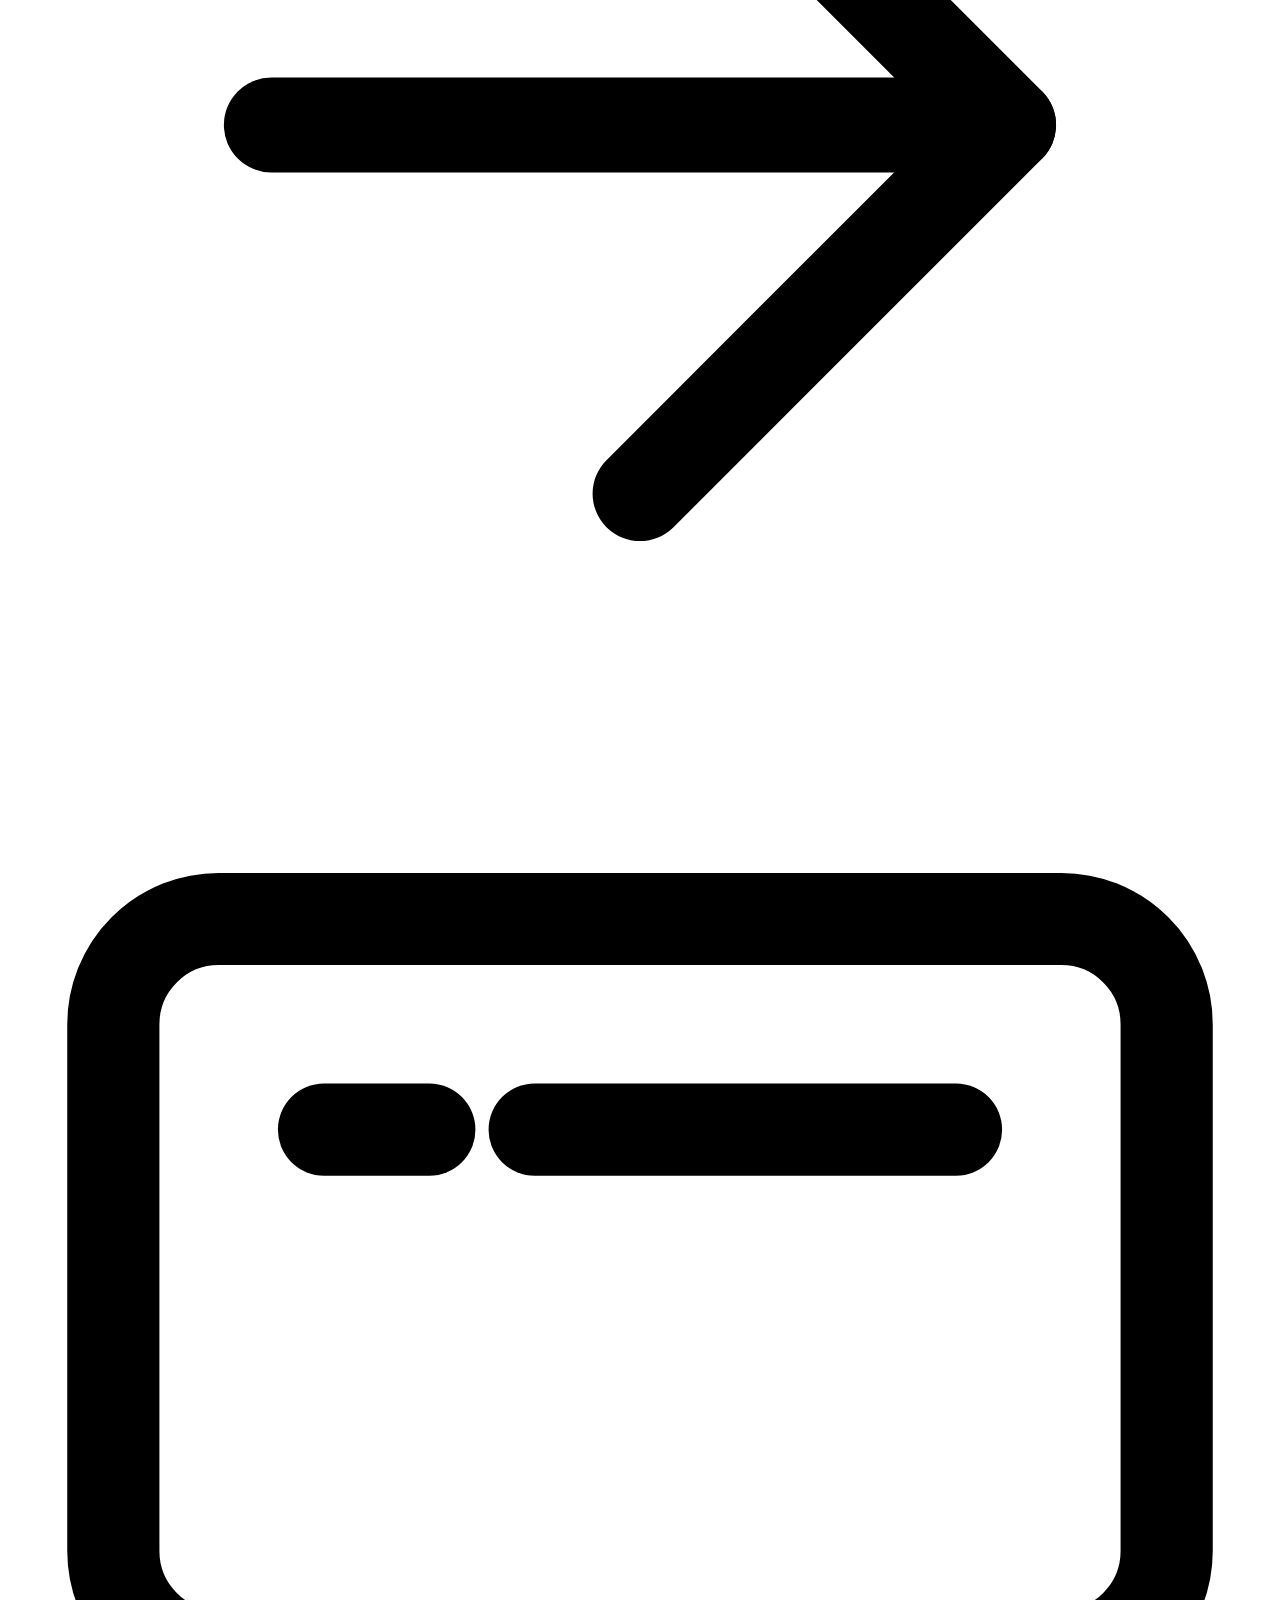
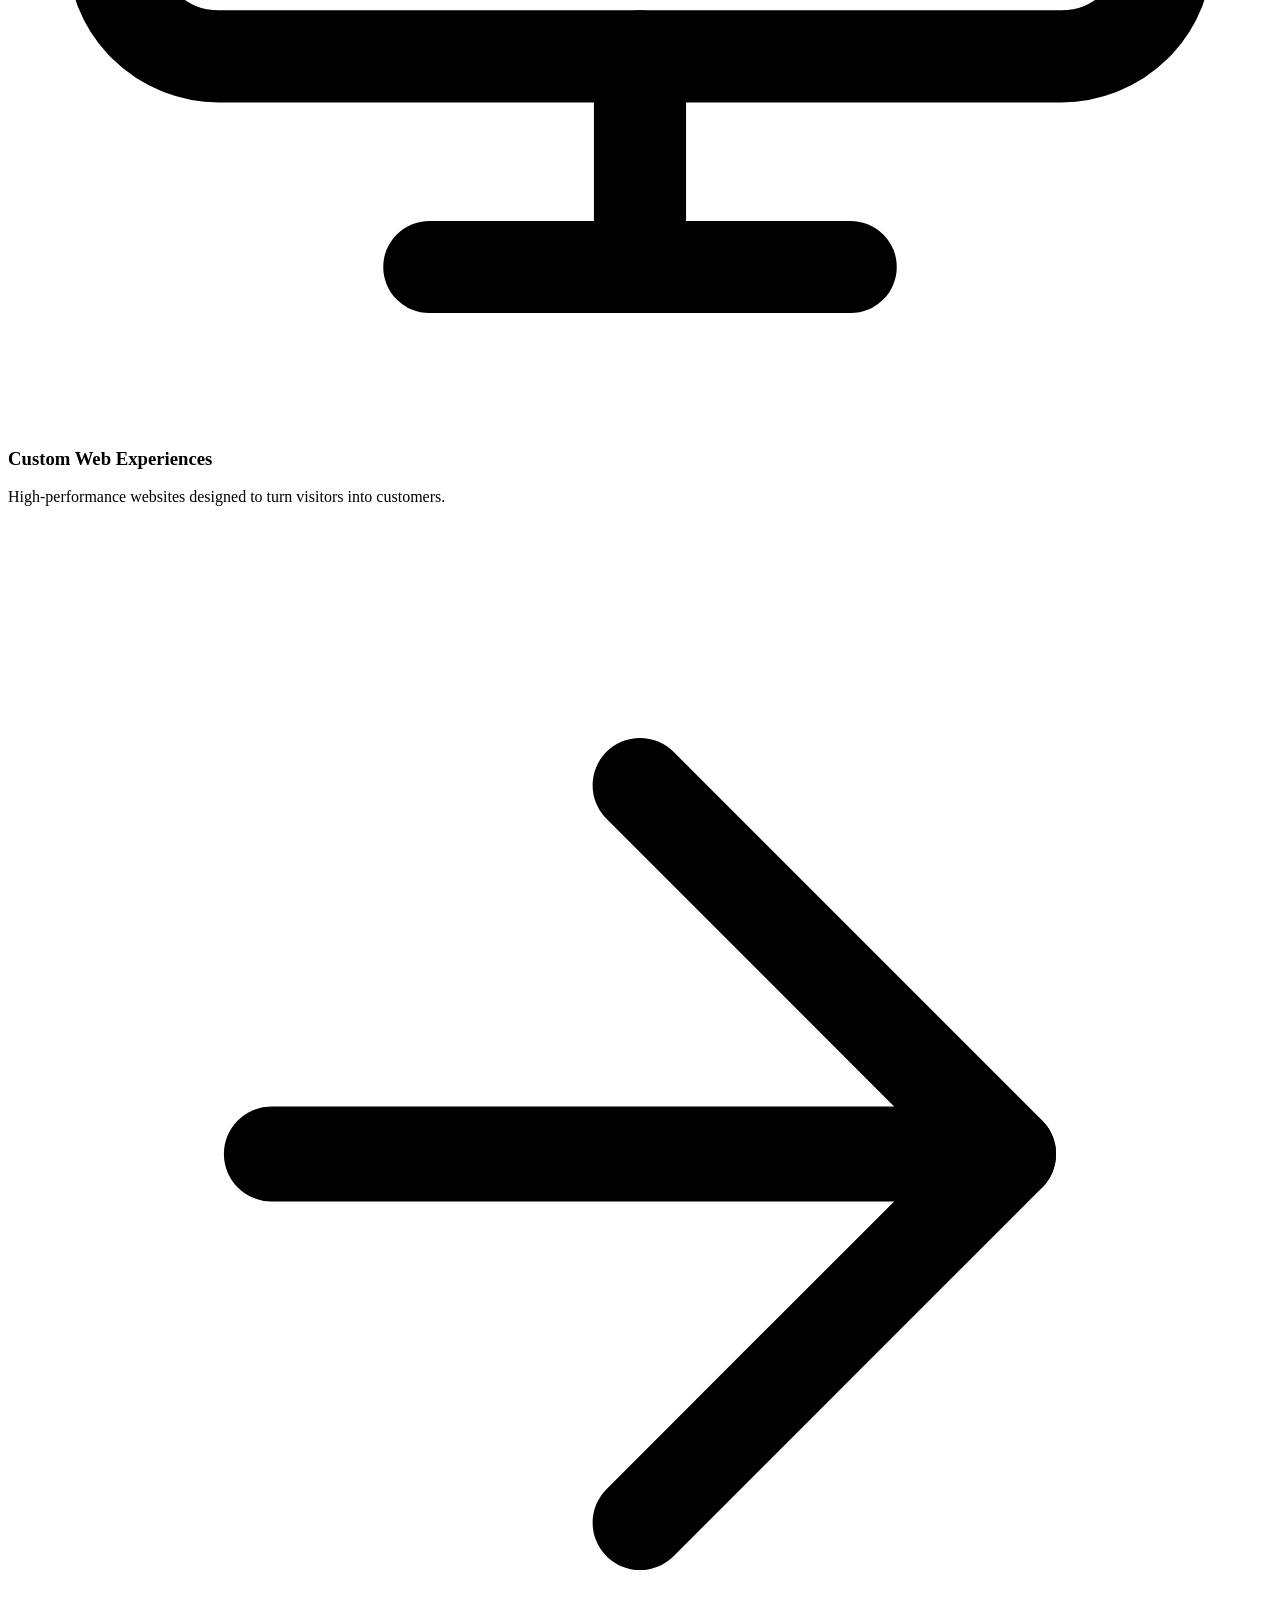
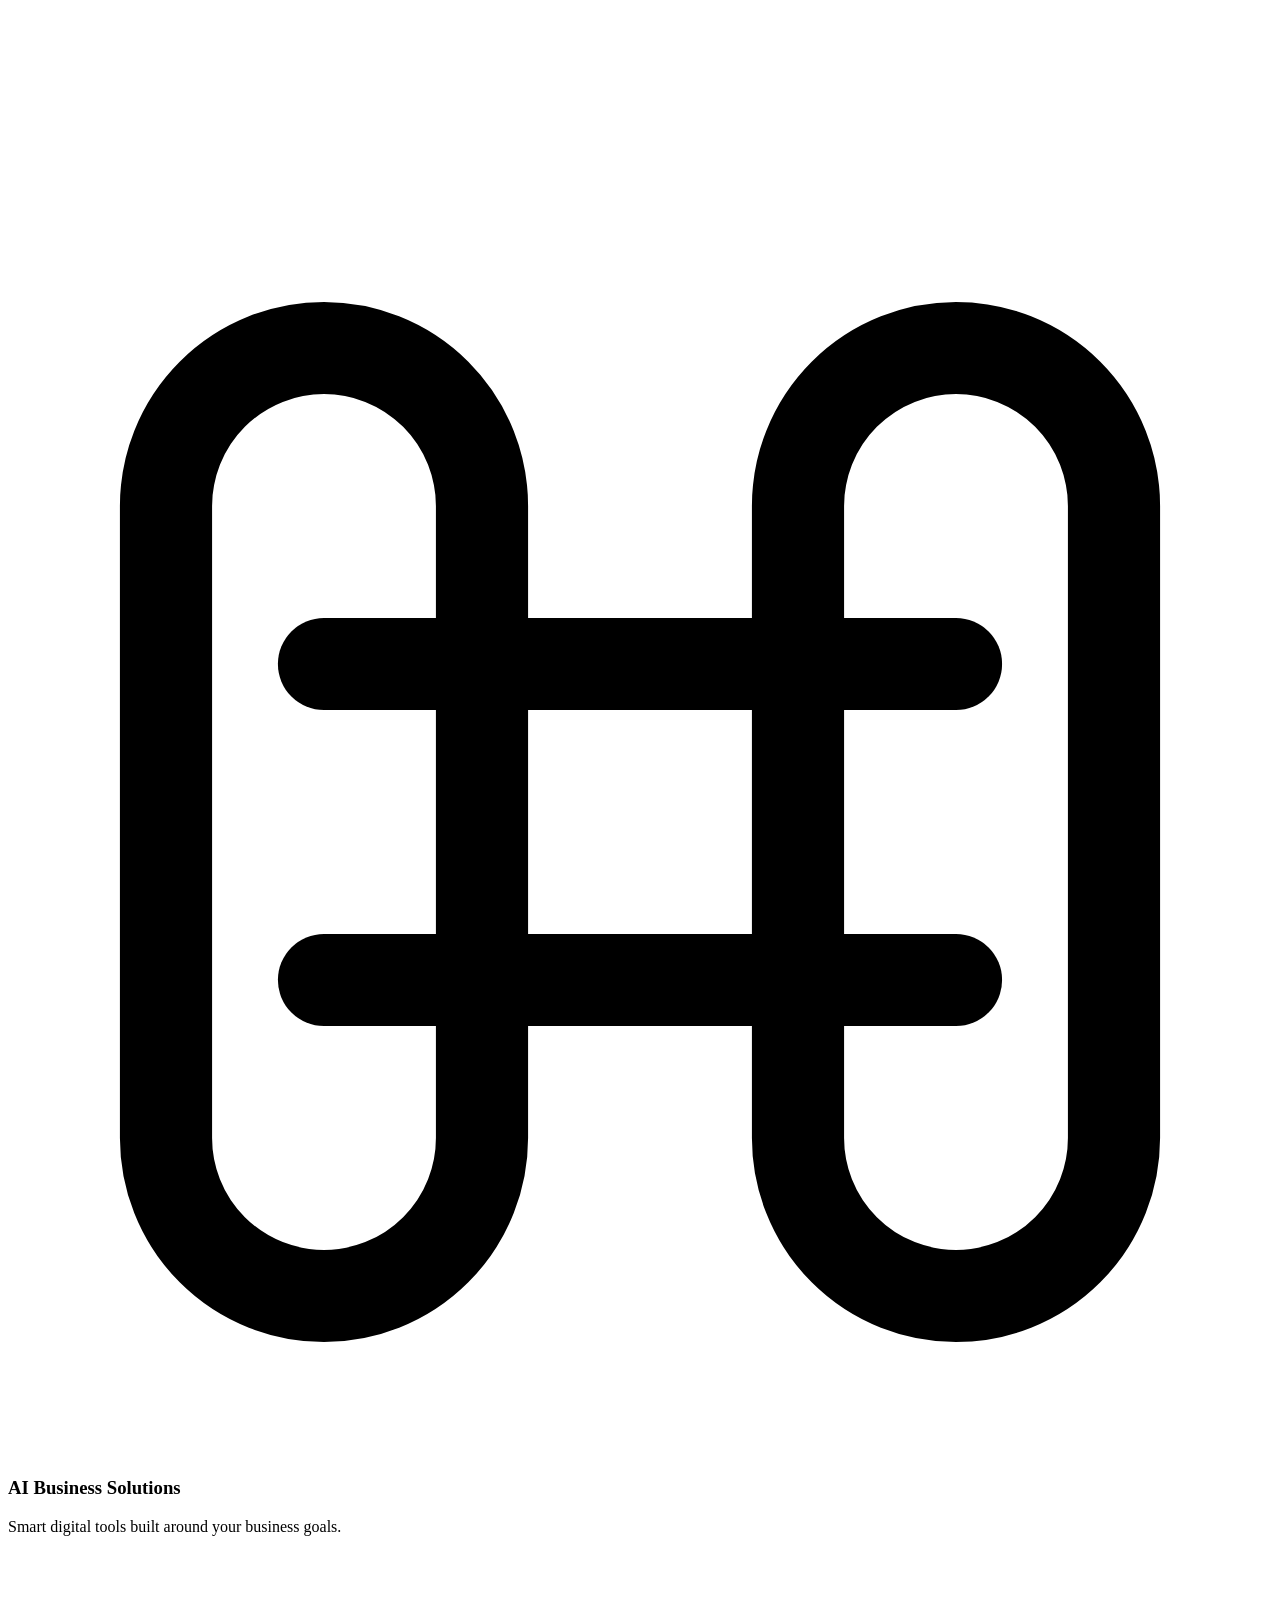
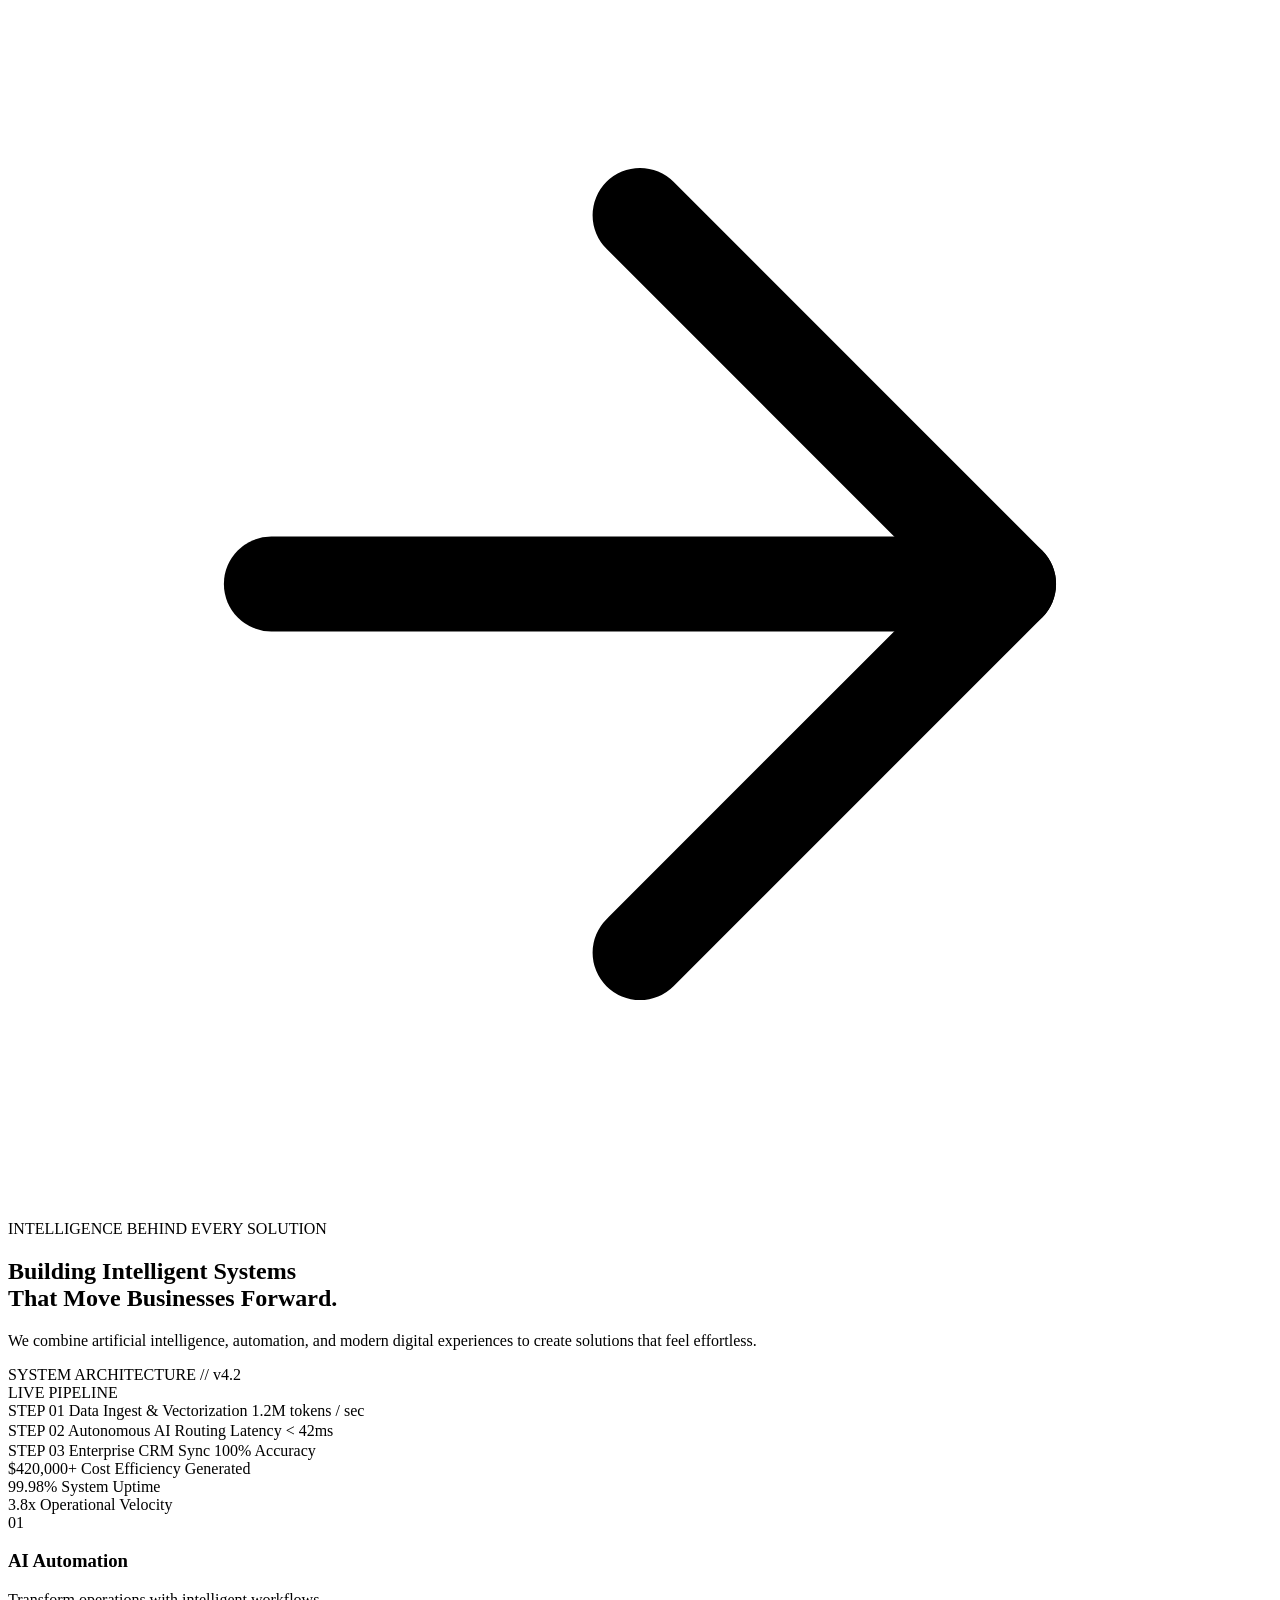
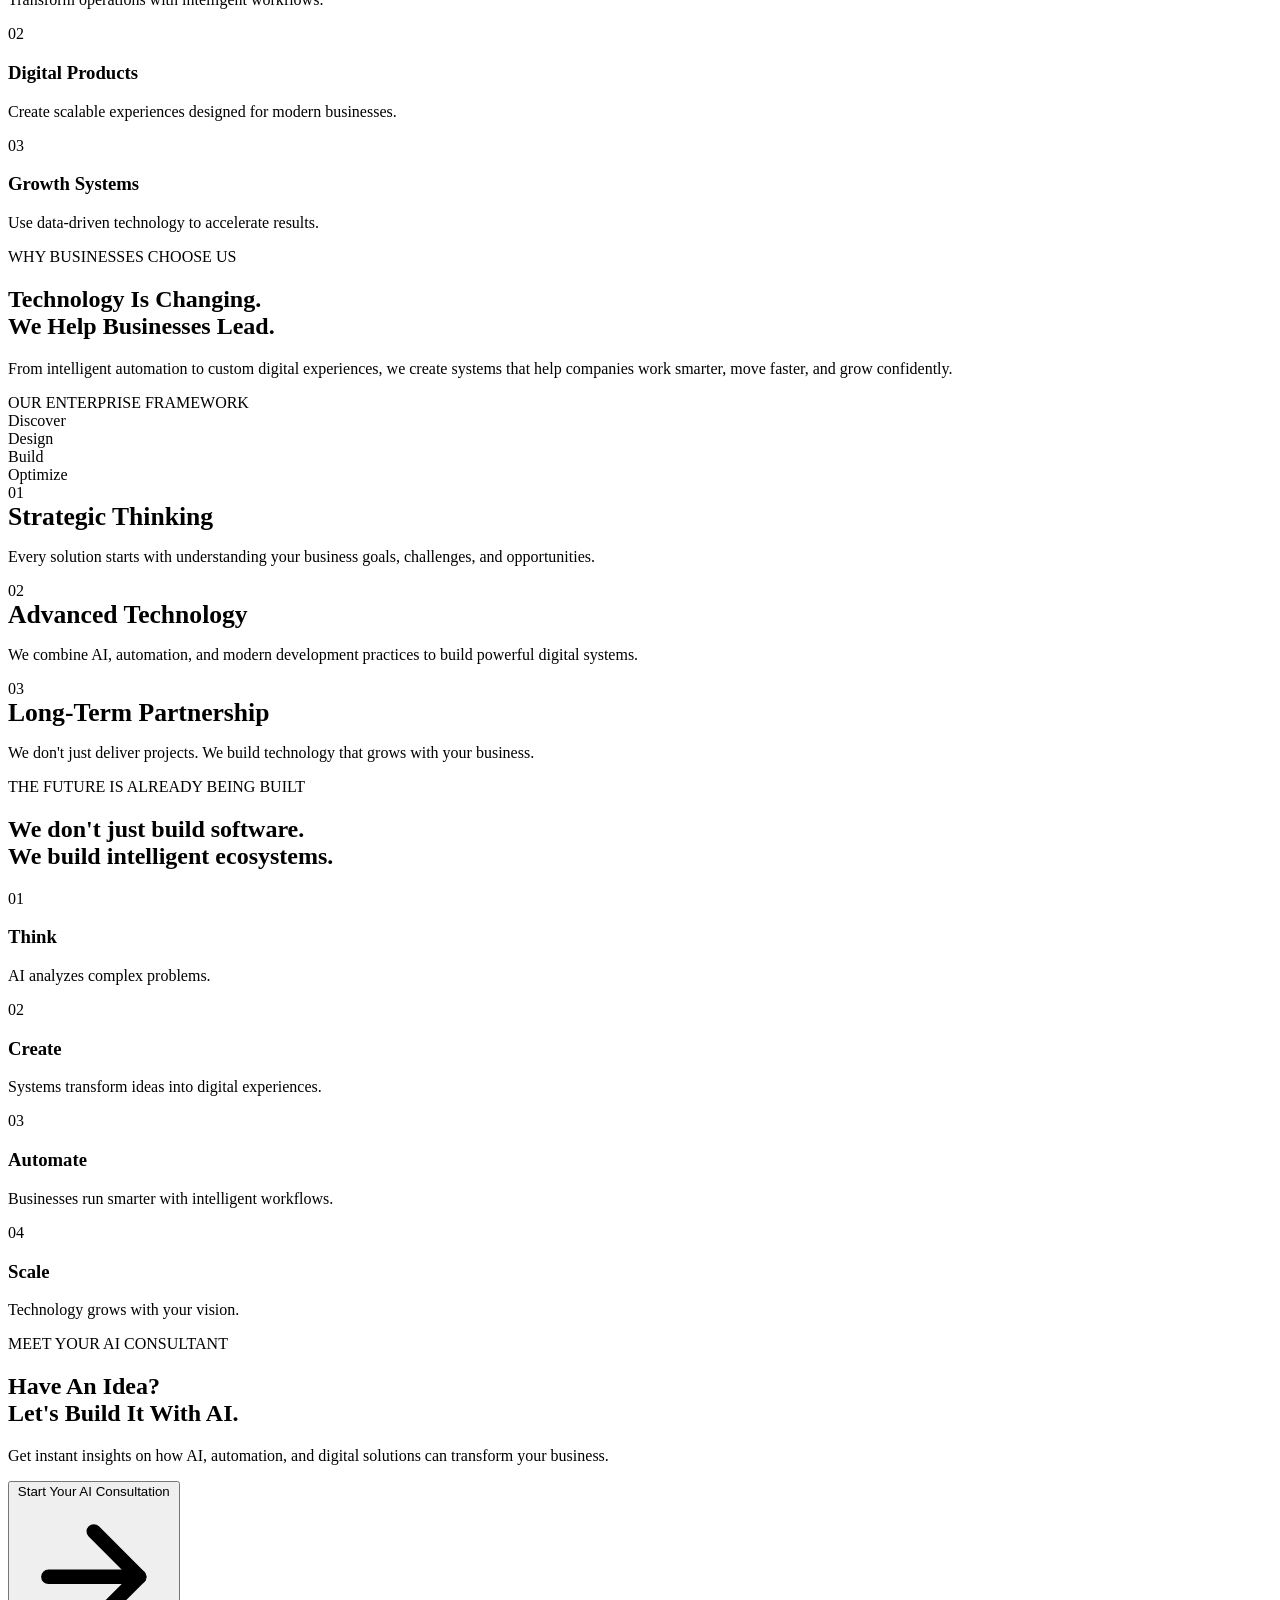
==== commit 8763d8b5: "refactor(hero): clean up hero layout; remove wild floating icon overlaps and introduce clean Apple-m" ====
--- a/index.html
+++ b/index.html
@@ -187,21 +187,21 @@
             <div class="hero-editorial" id="hero-editorial">
                 <div class="hero-label-chip">
                     <span class="label-dot"></span>
-                    <span class="label-text">THE CODE WHIZ AI LAB</span>
+                    <span class="label-text">ENTERPRISE AI OPERATING SYSTEM</span>
                 </div>
 
                 <h1 class="hero-title hero-title--apple" id="hero-title">
-                    Meet Aria.
+                    Bespoke AI Systems & <br><span class="title-gradient-glow">Autonomous 24/7 Agents</span>
                 </h1>
 
                 <p class="hero-subtitle hero-subtitle--apple" id="hero-subtitle">
-                    Your AI Business Consultant helping businesses automate, grow and scale with intelligent AI.
+                    Architecting custom LLM workflows, automated client triage, and real-time operational intelligence engineered for growth-driven companies.
                 </p>
 
                 <!-- Dual Buttons: Primary & Secondary -->
                 <div class="hero-cta-group">
                     <a href="#audit" class="btn btn-primary-glow" id="btn-start-consultation">
-                        <span>Start Free AI Consultation</span>
+                        <span>Get Free AI Audit</span>
                         <svg viewBox="0 0 16 16" fill="none" xmlns="http://www.w3.org/2000/svg" class="btn-arrow">
                             <path d="M6 3.5L10.5 8L6 12.5" stroke="currentColor" stroke-width="1.5" stroke-linecap="round" stroke-linejoin="round"/>
                         </svg>
@@ -213,33 +213,158 @@
                                 <polygon points="5 3 19 12 5 21 5 3"></polygon>
                             </svg>
                         </span>
-                        <span>Watch Demo</span>
+                        <span>System Architecture</span>
                     </button>
                 </div>
-            </div>
-
-            <!-- RIGHT SIDE — Apple Premium Circular Container -->
-            <div class="hero-circular-stage" id="hero-chamber">
+
+                <!-- Subtle Trust Metrics Row -->
+                <div class="hero-trust-row">
+                    <div class="trust-badge-item"><span class="trust-icon">⚡</span> Sub-85ms Latency</div>
+                    <div class="trust-badge-item"><span class="trust-icon">🛡️</span> Enterprise Privacy</div>
+                    <div class="trust-badge-item"><span class="trust-icon">📈</span> 99.9% Agent Uptime</div>
+                </div>
+            </div>
+
+            <!-- RIGHT SIDE — Clean Apple Vision Pro AI Workspace Command Center -->
+            <div class="hero-workspace-stage" id="hero-chamber">
                 
-                <!-- Orbiting Neural Glow Ring -->
-                <div class="circular-neural-ring"></div>
-                <div class="circular-ambient-glow"></div>
-
-                <!-- Orbiting Particles -->
-                <div class="orbit-particle p1"></div>
-                <div class="orbit-particle p2"></div>
-                <div class="orbit-particle p3"></div>
-
-                <!-- Large Circular Glass Frame (320px) -->
-                <div class="aria-circular-frame">
-                    <div class="circular-glass-backdrop"></div>
-                    <img src="aria_hero_circular.webp" alt="Aria — AI Business Consultant" class="aria-circular-img hero-aria-portrait" id="aria-portrait" loading="eager" decoding="async" fetchpriority="high" width="380" height="380">
-                </div>
-
-                <!-- Small AI Online Indicator Pill -->
-                <div class="circular-status-pill">
-                    <span class="status-dot-online" id="hero-status-dot"></span>
-                    <span class="chip-text" id="hero-status-text">AI Online</span>
+                <!-- Ambient Glow behind Workspace -->
+                <div class="workspace-ambient-glow"></div>
+
+                <!-- Main Glass Command Center Workspace Window -->
+                <div class="ai-command-workspace" id="command-workspace">
+                    
+                    <!-- Workspace Header Bar -->
+                    <div class="workspace-header-bar">
+                        <div class="window-controls">
+                            <span class="w-dot dot-red"></span>
+                            <span class="w-dot dot-yellow"></span>
+                            <span class="w-dot dot-green"></span>
+                        </div>
+                        <div class="workspace-title-badge">
+                            <span class="badge-status-dot"></span>
+                            <span>ARIA // AI OPERATING SYSTEM</span>
+                        </div>
+                        <div class="workspace-live-metric">
+                            <span class="live-pulse"></span>
+                            <span class="metric-txt">60 FPS // ONLINE</span>
+                        </div>
+                    </div>
+
+                    <!-- Clean Workspace Inner Grid (Spacious & Apple-Minimal) -->
+                    <div class="workspace-inner-grid">
+                        
+                        <!-- 1. Aria System Operator Card -->
+                        <div class="ws-widget aria-operator-card">
+                            <div class="aria-avatar-circle">
+                                <img src="aria_hero_circular.webp" alt="Aria AI Operator" class="aria-operator-img" width="56" height="56" loading="eager" decoding="async">
+                                <span class="operator-pulse-dot"></span>
+                            </div>
+                            <div class="operator-details">
+                                <span class="op-tag">SYSTEM OPERATOR</span>
+                                <h4 class="op-name">Aria AI</h4>
+                                <span class="op-status">Active & Guiding System</span>
+                            </div>
+                        </div>
+
+                        <!-- 2. AI Performance Analytics Chart Panel -->
+                        <div class="ws-widget analytics-panel">
+                            <div class="widget-header">
+                                <span class="w-title">AI Performance Analytics</span>
+                                <span class="w-tag">+42% Growth</span>
+                            </div>
+                            <div class="chart-container">
+                                <svg class="analytics-svg" viewBox="0 0 240 60" fill="none">
+                                    <defs>
+                                        <linearGradient id="chartGlow" x1="0" y1="0" x2="0" y2="1">
+                                            <stop offset="0%" stop-color="#C084FC" stop-opacity="0.4"/>
+                                            <stop offset="100%" stop-color="#C084FC" stop-opacity="0"/>
+                                        </linearGradient>
+                                    </defs>
+                                    <path d="M0 50 Q 35 30, 70 38 T 140 18 T 200 10 T 240 4 L 240 60 L 0 60 Z" fill="url(#chartGlow)" />
+                                    <path class="chart-line-path" d="M0 50 Q 35 30, 70 38 T 140 18 T 200 10 T 240 4" stroke="#C084FC" stroke-width="2.5" stroke-linecap="round" />
+                                    <circle cx="240" cy="4" r="4" fill="#C084FC" class="chart-end-dot" />
+                                </svg>
+                            </div>
+                            <div class="chart-stats-row">
+                                <div class="c-stat"><span>Tokens/sec</span><strong>1,420</strong></div>
+                                <div class="c-stat"><span>Latency</span><strong>74ms</strong></div>
+                            </div>
+                        </div>
+
+                        <!-- 3. Workflow Pipeline -->
+                        <div class="ws-widget workflow-panel">
+                            <div class="widget-header">
+                                <span class="w-title">Workflow Pipeline</span>
+                                <span class="w-status-pill">RUNNING</span>
+                            </div>
+                            <div class="pipeline-nodes">
+                                <div class="node-step">
+                                    <span class="node-dot"></span>
+                                    <span>Lead Inbound</span>
+                                </div>
+                                <div class="pipeline-connector">
+                                    <span class="signal-pulse"></span>
+                                </div>
+                                <div class="node-step active">
+                                    <span class="node-dot active"></span>
+                                    <span>Aria Triage</span>
+                                </div>
+                                <div class="pipeline-connector">
+                                    <span class="signal-pulse"></span>
+                                </div>
+                                <div class="node-step">
+                                    <span class="node-dot"></span>
+                                    <span>CRM Synced</span>
+                                </div>
+                            </div>
+                        </div>
+
+                        <!-- 4. Aria Live Thought Stream -->
+                        <div class="ws-widget chat-stream-widget">
+                            <div class="chat-header">
+                                <span class="c-dot"></span>
+                                <span class="c-title">Aria Thought Stream</span>
+                            </div>
+                            <div class="chat-typing-box">
+                                <p class="typing-text" id="aria-live-prompt">"Aria identified 14 workflow bottlenecks and optimized triage speed by 3.8x..."</p>
+                            </div>
+                        </div>
+
+                    </div>
+
+                    <!-- Clean Integrated 6 3D Icons Dock Bar -->
+                    <div class="hero-3d-icons-dock">
+                        <div class="dock-badge">
+                            <img src="hero_3d_robot.png" alt="AI Agent" class="dock-img" width="28" height="28">
+                            <span>AI Agent</span>
+                        </div>
+                        <div class="dock-badge">
+                            <img src="hero_3d_gear.png" alt="Automation" class="dock-img" width="28" height="28">
+                            <span>Automation</span>
+                        </div>
+                        <div class="dock-badge">
+                            <img src="hero_3d_analytics.png" alt="Analytics" class="dock-img" width="28" height="28">
+                            <span>Analytics</span>
+                        </div>
+                        <div class="dock-badge">
+                            <img src="hero_3d_chat.png" alt="AI Chat" class="dock-img" width="28" height="28">
+                            <span>AI Chat</span>
+                        </div>
+                        <div class="dock-badge">
+                            <img src="hero_3d_cloud.png" alt="Cloud AI" class="dock-img" width="28" height="28">
+                            <span>Cloud AI</span>
+                        </div>
+                        <div class="dock-badge">
+                            <div class="dock-svg-icon">
+                                <svg width="18" height="18" viewBox="0 0 24 24" fill="none" stroke="#C084FC" stroke-width="2" stroke-linecap="round" stroke-linejoin="round">
+                                    <path d="M12 22s8-4 8-10V5l-8-3-8 3v7c0 6 8 10 8 10z"></path>
+                                </svg>
+                            </div>
+                            <span>Security</span>
+                        </div>
+                    </div>
+
                 </div>
 
             </div>
--- a/animations.css
+++ b/animations.css
@@ -1364,27 +1364,36 @@
 /* ====================================================
    APPLE-INSPIRED LUXURY CIRCULAR HERO SYSTEM (VISUAL POLISH V1)
    ==================================================== */
+/* ====================================================
+   APPLE VISION PRO & LINEAR INSPIRED AI COMMAND CENTER HERO
+   ==================================================== */
 .hero-apple-minimal {
-    padding: 140px 0 100px;
-    min-height: 90vh;
+    padding: 130px 0 90px;
+    min-height: 92vh;
     display: flex;
     align-items: center;
     position: relative;
-    background: radial-gradient(circle at 65% 45%, rgba(139, 92, 246, 0.1), transparent 55%), #050505;
+    background: radial-gradient(circle at 70% 40%, rgba(139, 92, 246, 0.12), transparent 60%), #0A0A0E;
+    overflow: hidden;
 }
 
 .hero-apple__inner {
     display: grid;
-    grid-template-columns: 1.15fr 0.85fr;
-    align-items: center;
-    max-width: 1260px;
+    grid-template-columns: 1fr 1fr;
+    align-items: center;
+    max-width: 1280px;
     margin: 0 auto;
-    gap: 70px;
+    gap: 50px;
     padding: 0 40px;
     width: 100%;
 }
 
 /* Left Editorial Content */
+.hero-editorial {
+    position: relative;
+    z-index: 10;
+}
+
 .hero-label-chip {
     display: inline-flex;
     align-items: center;
@@ -1413,22 +1422,28 @@
 
 .hero-title--apple {
     font-family: var(--font-heading);
-    font-size: clamp(3.4rem, 5.8vw, 5.0rem);
+    font-size: clamp(2.8rem, 4.5vw, 4.4rem);
     font-weight: 800;
-    line-height: 1.05;
-    color: #FAFAFA;
-    letter-spacing: -0.035em;
-    margin-bottom: 24px;
+    line-height: 1.08;
+    color: #FAFAFA;
+    letter-spacing: -0.03em;
+    margin-bottom: 22px;
     text-shadow: 0 10px 40px rgba(0, 0, 0, 0.7);
 }
 
+.title-gradient-glow {
+    background: linear-gradient(135deg, #FAFAFA 30%, #C084FC 70%, #9333EA 100%);
+    -webkit-background-clip: text;
+    -webkit-text-fill-color: transparent;
+}
+
 .hero-subtitle--apple {
-    font-size: clamp(1.08rem, 1.6vw, 1.3rem);
+    font-size: clamp(1.02rem, 1.4vw, 1.2rem);
     line-height: 1.65;
     color: #A1A1AA;
     font-weight: 400;
-    max-width: 540px;
-    margin-bottom: 40px;
+    max-width: 520px;
+    margin-bottom: 36px;
 }
 
 .hero-cta-group {
@@ -1436,201 +1451,456 @@
     align-items: center;
     gap: 16px;
     flex-wrap: wrap;
-}
-
-/* Primary Button: Start Free AI Consultation */
-.btn-primary-glow {
-    display: inline-flex;
+    margin-bottom: 32px;
+}
+
+.hero-trust-row {
+    display: flex;
+    align-items: center;
+    gap: 16px;
+    flex-wrap: wrap;
+}
+
+.trust-badge-item {
+    font-family: var(--font-heading);
+    font-size: 0.78rem;
+    font-weight: 600;
+    color: #D4D4D8;
+    display: flex;
+    align-items: center;
+    gap: 6px;
+    background: rgba(255, 255, 255, 0.04);
+    border: 1px solid rgba(255, 255, 255, 0.08);
+    padding: 4px 12px;
+    border-radius: 9999px;
+}
+
+/* RIGHT SIDE — AI Command Center Workspace Stage */
+.hero-workspace-stage {
+    position: relative;
+    width: 100%;
+    min-height: 520px;
+    display: flex;
     align-items: center;
     justify-content: center;
-    gap: 10px;
-    min-height: 52px;
-    padding: 0 32px;
-    box-sizing: border-box;
-    background: linear-gradient(135deg, #C084FC, #9333EA);
-    color: #FFFFFF !important;
-    font-family: var(--font-heading);
-    font-size: 0.92rem;
-    font-weight: 700;
-    border-radius: 9999px;
-    box-shadow: 0 0 35px rgba(192, 132, 252, 0.4), 0 10px 25px rgba(0, 0, 0, 0.5);
-    transition: all 0.35s cubic-bezier(0.16, 1, 0.3, 1) !important;
-    text-decoration: none;
-    line-height: 1;
-}
-
-.btn-primary-glow:hover {
-    transform: translateY(-3px) scale(1.02);
-    box-shadow: 0 0 50px rgba(192, 132, 252, 0.75), 0 15px 35px rgba(0, 0, 0, 0.6);
-    background: linear-gradient(135deg, #D8B4FE, #A855F7);
-}
-
-/* Secondary Button: Watch Demo */
-.btn-secondary-ghost {
-    display: inline-flex;
-    align-items: center;
-    justify-content: center;
-    gap: 10px;
-    min-height: 52px;
-    padding: 0 28px;
-    box-sizing: border-box;
-    background: rgba(255, 255, 255, 0.05);
-    border: 1px solid rgba(255, 255, 255, 0.16);
-    color: #FAFAFA !important;
-    font-family: var(--font-heading);
-    font-size: 0.92rem;
-    font-weight: 600;
-    border-radius: 9999px;
-    backdrop-filter: blur(16px);
-    transition: all 0.35s cubic-bezier(0.16, 1, 0.3, 1) !important;
-    cursor: pointer;
-    line-height: 1;
-}
-
-.btn-secondary-ghost:hover {
-    transform: translateY(-3px) scale(1.02);
-    background: rgba(255, 255, 255, 0.12);
-    border-color: rgba(192, 132, 252, 0.5);
-    box-shadow: 0 10px 30px rgba(139, 92, 246, 0.25);
-}
-
-/* RIGHT SIDE — Apple Premium Circular Container */
-.hero-circular-stage {
-    position: relative;
-    width: 440px;
-    height: 440px;
-    display: flex;
-    align-items: center;
-    justify-content: center;
-    margin: 0 auto;
-}
-
-/* Orbiting Neural Glow Ring */
-.circular-neural-ring {
+}
+
+.workspace-ambient-glow {
     position: absolute;
-    inset: -14px;
-    border-radius: 50%;
-    border: 1px dashed rgba(192, 132, 252, 0.22);
-    animation: ring-rotate 28s linear infinite;
-    pointer-events: none;
-}
-
-@keyframes ring-rotate {
-    0% { transform: rotate(0deg); }
-    100% { transform: rotate(360deg); }
-}
-
-.circular-ambient-glow {
-    position: absolute;
-    inset: -45px;
-    border-radius: 50%;
-    background: radial-gradient(circle, rgba(192, 132, 252, 0.25) 0%, rgba(139, 92, 246, 0.08) 55%, transparent 75%);
-    filter: blur(55px);
-    opacity: 0.65;
+    inset: -30px;
+    background: radial-gradient(circle, rgba(192, 132, 252, 0.22) 0%, rgba(139, 92, 246, 0.06) 55%, transparent 75%);
+    filter: blur(50px);
+    opacity: 0.7;
     animation: glow-pulse 6s ease-in-out infinite alternate;
     pointer-events: none;
 }
 
-@keyframes glow-pulse {
-    0% { opacity: 0.5; transform: scale(0.95); }
-    100% { opacity: 0.8; transform: scale(1.05); }
-}
-
-/* Orbiting Tiny Particles */
-.orbit-particle {
-    position: absolute;
-    width: 5px;
-    height: 5px;
-    background: #E9D5FF;
-    border-radius: 50%;
-    box-shadow: 0 0 10px #C084FC;
-    pointer-events: none;
-    z-index: 5;
-    opacity: 0.7;
-}
-
-.orbit-particle.p1 { top: 20px; right: 55px; animation: p-orbit 8s ease-in-out infinite alternate; }
-.orbit-particle.p2 { bottom: 40px; left: 35px; animation: p-orbit 11s ease-in-out infinite alternate 1s; }
-.orbit-particle.p3 { top: 50%; left: -15px; animation: p-orbit 9s ease-in-out infinite alternate 2s; }
-
-@keyframes p-orbit {
-    0% { transform: translate(0, 0) scale(0.9); opacity: 0.4; }
-    100% { transform: translate(8px, -10px) scale(1.3); opacity: 0.85; }
-}
-
-/* Large Circular Glass Frame (390px) */
-.aria-circular-frame {
-    width: 390px;
-    height: 390px;
-    border-radius: 50%;
+/* Main Glass AI Command Center Workspace Window */
+.ai-command-workspace {
+    width: 100%;
+    max-width: 520px;
+    background: rgba(14, 14, 22, 0.82);
+    border: 1px solid rgba(192, 132, 252, 0.25);
+    border-radius: 26px;
+    padding: 20px;
+    backdrop-filter: blur(28px);
+    -webkit-backdrop-filter: blur(28px);
+    box-shadow: 0 30px 80px rgba(0, 0, 0, 0.85), 0 0 40px rgba(139, 92, 246, 0.18), inset 0 1px 1.5px rgba(255, 255, 255, 0.2);
+    animation: floating-workspace 6s ease-in-out infinite alternate;
     position: relative;
-    padding: 6px;
-    background: linear-gradient(135deg, rgba(255, 255, 255, 0.4) 0%, rgba(192, 132, 252, 0.35) 35%, rgba(255, 255, 255, 0.08) 70%, rgba(192, 132, 252, 0.2) 100%);
-    box-shadow: 0 0 45px rgba(192, 132, 252, 0.3), 0 35px 90px rgba(0, 0, 0, 0.95), inset 0 1.5px 2px rgba(255, 255, 255, 0.5), inset 0 -2px 8px rgba(139, 92, 246, 0.25);
-    animation: circle-float 6s ease-in-out infinite alternate, circle-breath 7s ease-in-out infinite alternate;
-    overflow: hidden;
     z-index: 10;
-}
-
-@keyframes circle-float {
+    transition: transform 0.2s cubic-bezier(0.16, 1, 0.3, 1);
+}
+
+@keyframes floating-workspace {
     0% { transform: translateY(0px); }
     100% { transform: translateY(-8px); }
 }
 
-@keyframes circle-breath {
-    0% { transform: scale(1.0); }
-    100% { transform: scale(1.018); }
-}
-
-.circular-glass-backdrop {
-    position: absolute;
-    inset: 0;
+/* Workspace Header Bar */
+.workspace-header-bar {
+    display: flex;
+    align-items: center;
+    justify-content: space-between;
+    padding-bottom: 16px;
+    margin-bottom: 16px;
+    border-bottom: 1px solid rgba(255, 255, 255, 0.08);
+}
+
+.window-controls {
+    display: flex;
+    align-items: center;
+    gap: 6px;
+}
+
+.w-dot {
+    width: 10px;
+    height: 10px;
     border-radius: 50%;
-    background: radial-gradient(circle at 50% 30%, rgba(38, 30, 56, 0.88), rgba(10, 10, 14, 0.98));
-    backdrop-filter: blur(32px);
-    -webkit-backdrop-filter: blur(32px);
-    z-index: 1;
-}
-
-.aria-circular-img {
+}
+.dot-red { background: #FF5F56; }
+.dot-yellow { background: #FFBD2E; }
+.dot-green { background: #27C93F; }
+
+.workspace-title-badge {
+    font-family: var(--font-heading);
+    font-size: 0.72rem;
+    font-weight: 700;
+    color: #C084FC;
+    letter-spacing: 0.06em;
+    display: flex;
+    align-items: center;
+    gap: 6px;
+}
+
+.badge-status-dot {
+    width: 6px;
+    height: 6px;
+    background: #C084FC;
+    border-radius: 50%;
+    box-shadow: 0 0 8px #C084FC;
+}
+
+.workspace-live-metric {
+    font-family: var(--font-heading);
+    font-size: 0.68rem;
+    font-weight: 600;
+    color: #A1A1AA;
+    display: flex;
+    align-items: center;
+    gap: 6px;
+}
+
+.live-pulse {
+    width: 6px;
+    height: 6px;
+    background: #22C55E;
+    border-radius: 50%;
+    box-shadow: 0 0 8px #22C55E;
+    animation: live-ping 1.8s infinite;
+}
+
+@keyframes live-ping {
+    0% { transform: scale(0.9); opacity: 1; }
+    50% { transform: scale(1.4); opacity: 0.5; }
+    100% { transform: scale(0.9); opacity: 1; }
+}
+
+/* Inner Workspace Grid Layout */
+.workspace-inner-grid {
+    display: grid;
+    grid-template-columns: 0.9fr 1.1fr;
+    gap: 14px;
+}
+
+.ws-widget {
+    background: rgba(22, 20, 32, 0.7);
+    border: 1px solid rgba(255, 255, 255, 0.07);
+    border-radius: 16px;
+    padding: 14px;
+    backdrop-filter: blur(16px);
+}
+
+/* 1. Aria Operator Card (Occupies ~22% of grid area) */
+.aria-operator-card {
+    display: flex;
+    align-items: center;
+    gap: 12px;
+    background: rgba(192, 132, 252, 0.08);
+    border: 1px solid rgba(192, 132, 252, 0.25);
+}
+
+.aria-avatar-circle {
     position: relative;
-    z-index: 2;
+    width: 52px;
+    height: 52px;
+    border-radius: 50%;
+    border: 1px solid rgba(192, 132, 252, 0.4);
+    overflow: hidden;
+    flex-shrink: 0;
+}
+
+.aria-operator-img {
     width: 100%;
     height: 100%;
     object-fit: cover;
-    object-position: 50% 5%;
+    object-position: top center;
+}
+
+.operator-pulse-dot {
+    position: absolute;
+    bottom: 2px;
+    right: 2px;
+    width: 10px;
+    height: 10px;
+    background: #22C55E;
+    border: 2px solid #0A0A0E;
     border-radius: 50%;
-    transform: scale(1.0);
-    transition: transform 0.4s ease;
-    filter: drop-shadow(0 15px 35px rgba(0, 0, 0, 0.9)) contrast(1.04) brightness(1.02);
-}
-
-/* Small AI Online Indicator Pill */
-.circular-status-pill {
+}
+
+.operator-details {
+    display: flex;
+    flex-direction: column;
+}
+
+.op-tag {
+    font-size: 0.6rem;
+    font-weight: 700;
+    color: #C084FC;
+    letter-spacing: 0.05em;
+}
+
+.op-name {
+    font-family: var(--font-heading);
+    font-size: 0.98rem;
+    font-weight: 700;
+    color: #FAFAFA;
+    margin: 1px 0;
+}
+
+.op-status {
+    font-size: 0.7rem;
+    color: #A1A1AA;
+}
+
+/* 2. AI Performance Analytics Panel */
+.analytics-panel {
+    display: flex;
+    flex-direction: column;
+    justify-content: space-between;
+}
+
+.widget-header {
+    display: flex;
+    align-items: center;
+    justify-content: space-between;
+    margin-bottom: 8px;
+}
+
+.w-title {
+    font-family: var(--font-heading);
+    font-size: 0.74rem;
+    font-weight: 700;
+    color: #E4E4E7;
+}
+
+.w-tag {
+    font-size: 0.65rem;
+    font-weight: 700;
+    color: #22C55E;
+    background: rgba(34, 197, 94, 0.12);
+    padding: 2px 6px;
+    border-radius: 9999px;
+}
+
+.chart-container {
+    height: 48px;
+    width: 100%;
+}
+
+.analytics-svg {
+    width: 100%;
+    height: 100%;
+    overflow: visible;
+}
+
+.chart-line-path {
+    stroke-dasharray: 400;
+    stroke-dashoffset: 400;
+    animation: drawChartLine 2.2s cubic-bezier(0.16, 1, 0.3, 1) forwards;
+}
+
+@keyframes drawChartLine {
+    to { stroke-dashoffset: 0; }
+}
+
+.chart-stats-row {
+    display: flex;
+    align-items: center;
+    justify-content: space-between;
+    margin-top: 6px;
+    padding-top: 6px;
+    border-top: 1px solid rgba(255, 255, 255, 0.05);
+}
+
+.c-stat {
+    font-size: 0.68rem;
+    color: #A1A1AA;
+    display: flex;
+    gap: 4px;
+}
+.c-stat strong {
+    color: #FAFAFA;
+}
+
+/* 3. Workflow Automation Panel */
+.workflow-panel {
+    grid-column: span 2;
+}
+
+.w-status-pill {
+    font-size: 0.62rem;
+    font-weight: 700;
+    color: #C084FC;
+    background: rgba(192, 132, 252, 0.12);
+    padding: 2px 8px;
+    border-radius: 9999px;
+    letter-spacing: 0.04em;
+}
+
+.pipeline-nodes {
+    display: flex;
+    align-items: center;
+    justify-content: space-between;
+    margin-top: 8px;
+}
+
+.node-step {
+    display: flex;
+    align-items: center;
+    gap: 6px;
+    font-size: 0.72rem;
+    color: #A1A1AA;
+    background: rgba(255, 255, 255, 0.03);
+    padding: 4px 10px;
+    border-radius: 8px;
+    border: 1px solid rgba(255, 255, 255, 0.06);
+}
+
+.node-step.active {
+    color: #FAFAFA;
+    border-color: rgba(192, 132, 252, 0.3);
+    background: rgba(192, 132, 252, 0.1);
+}
+
+.node-dot {
+    width: 6px;
+    height: 6px;
+    border-radius: 50%;
+    background: #71717A;
+}
+
+.node-dot.active {
+    background: #C084FC;
+    box-shadow: 0 0 8px #C084FC;
+}
+
+.pipeline-connector {
+    flex: 1;
+    height: 2px;
+    background: rgba(255, 255, 255, 0.1);
+    margin: 0 6px;
+    position: relative;
+    overflow: hidden;
+}
+
+.signal-pulse {
     position: absolute;
-    bottom: -10px;
-    left: 50%;
-    transform: translateX(-50%);
-    z-index: 30;
-    background: rgba(12, 12, 16, 0.92);
-    border: 1px solid rgba(192, 132, 252, 0.4);
-    border-radius: 9999px;
-    padding: 7px 18px;
-    backdrop-filter: blur(20px);
-    -webkit-backdrop-filter: blur(20px);
-    box-shadow: 0 10px 30px rgba(0, 0, 0, 0.8), 0 0 15px rgba(192, 132, 252, 0.25);
-    display: flex;
-    align-items: center;
-    gap: 8px;
-    font-family: var(--font-heading);
-    font-size: 0.78rem;
+    top: 0;
+    left: 0;
+    width: 40%;
+    height: 100%;
+    background: linear-gradient(90deg, transparent, #C084FC, transparent);
+    animation: signal-flow 1.8s infinite linear;
+}
+
+@keyframes signal-flow {
+    0% { transform: translateX(-100%); }
+    100% { transform: translateX(250%); }
+}
+
+/* 4. Real-time AI Chat Prompt Stream Widget */
+.chat-stream-widget {
+    grid-column: span 2;
+    background: rgba(18, 18, 26, 0.85);
+    border-color: rgba(192, 132, 252, 0.2);
+}
+
+.chat-header {
+    display: flex;
+    align-items: center;
+    gap: 6px;
+    margin-bottom: 6px;
+}
+
+.c-dot {
+    width: 6px;
+    height: 6px;
+    background: #C084FC;
+    border-radius: 50%;
+}
+
+.c-title {
+    font-size: 0.68rem;
     font-weight: 700;
-    color: #FAFAFA;
-    white-space: nowrap;
-    letter-spacing: 0.03em;
-}
-
-/* Responsive Scaling for Mobile */
+    color: #C084FC;
+    letter-spacing: 0.04em;
+}
+
+.typing-text {
+    font-size: 0.76rem;
+    color: #E4E4E7;
+    line-height: 1.45;
+    margin: 0;
+    transition: opacity 0.3s ease;
+}
+
+/* 5 & 6. Metrics & Insights Row */
+.metrics-grid-widget {
+/* Clean Integrated 6 3D Icons Dock Bar */
+.hero-3d-icons-dock {
+    display: flex;
+    align-items: center;
+    justify-content: space-between;
+    gap: 6px;
+    margin-top: 14px;
+    padding-top: 14px;
+    border-top: 1px solid rgba(255, 255, 255, 0.08);
+    flex-wrap: wrap;
+}
+
+.dock-badge {
+    background: rgba(22, 20, 32, 0.75);
+    border: 1px solid rgba(192, 132, 252, 0.22);
+    border-radius: 12px;
+    padding: 5px 10px;
+    display: flex;
+    align-items: center;
+    gap: 6px;
+    font-family: var(--font-heading);
+    font-size: 0.68rem;
+    font-weight: 700;
+    color: #FAFAFA;
+    transition: all 0.3s cubic-bezier(0.16, 1, 0.3, 1);
+    cursor: default;
+    backdrop-filter: blur(12px);
+}
+
+.dock-badge:hover {
+    border-color: rgba(192, 132, 252, 0.55);
+    background: rgba(192, 132, 252, 0.14);
+    box-shadow: 0 0 20px rgba(139, 92, 246, 0.3);
+    transform: translateY(-2px);
+}
+
+.dock-img {
+    width: 24px;
+    height: 24px;
+    object-fit: contain;
+    filter: drop-shadow(0 2px 6px rgba(139, 92, 246, 0.3));
+}
+
+.dock-svg-icon {
+    width: 24px;
+    height: 24px;
+    display: flex;
+    align-items: center;
+    justify-content: center;
+    background: rgba(192, 132, 252, 0.12);
+    border-radius: 6px;
+}
+
+/* Responsive Scaling for Mobile & Tablet */
 @media (max-width: 991px) {
     .hero-apple-minimal {
         padding: 110px 0 70px;
@@ -1651,14 +1921,37 @@
         justify-content: center;
     }
 
-    .hero-circular-stage {
-        width: 310px;
-        height: 310px;
-    }
-
-    .aria-circular-frame {
-        width: 290px;
-        height: 290px;
+    .hero-trust-row {
+        justify-content: center;
+    }
+
+    .hero-workspace-stage {
+        min-height: auto;
+    }
+
+    .ai-command-workspace {
+        max-width: 100%;
+    }
+
+    .floating-3d-icons-group {
+        display: none; /* Prevent horizontal overflow on narrow mobile screens */
+    }
+}
+
+@media (max-width: 600px) {
+    .workspace-inner-grid {
+        grid-template-columns: 1fr;
+    }
+
+    .aria-operator-card,
+    .analytics-panel,
+    .workflow-panel,
+    .chat-stream-widget {
+        grid-column: span 1;
+    }
+
+    .hero-title--apple {
+        font-size: clamp(2.2rem, 7vw, 3.2rem);
     }
 }
 
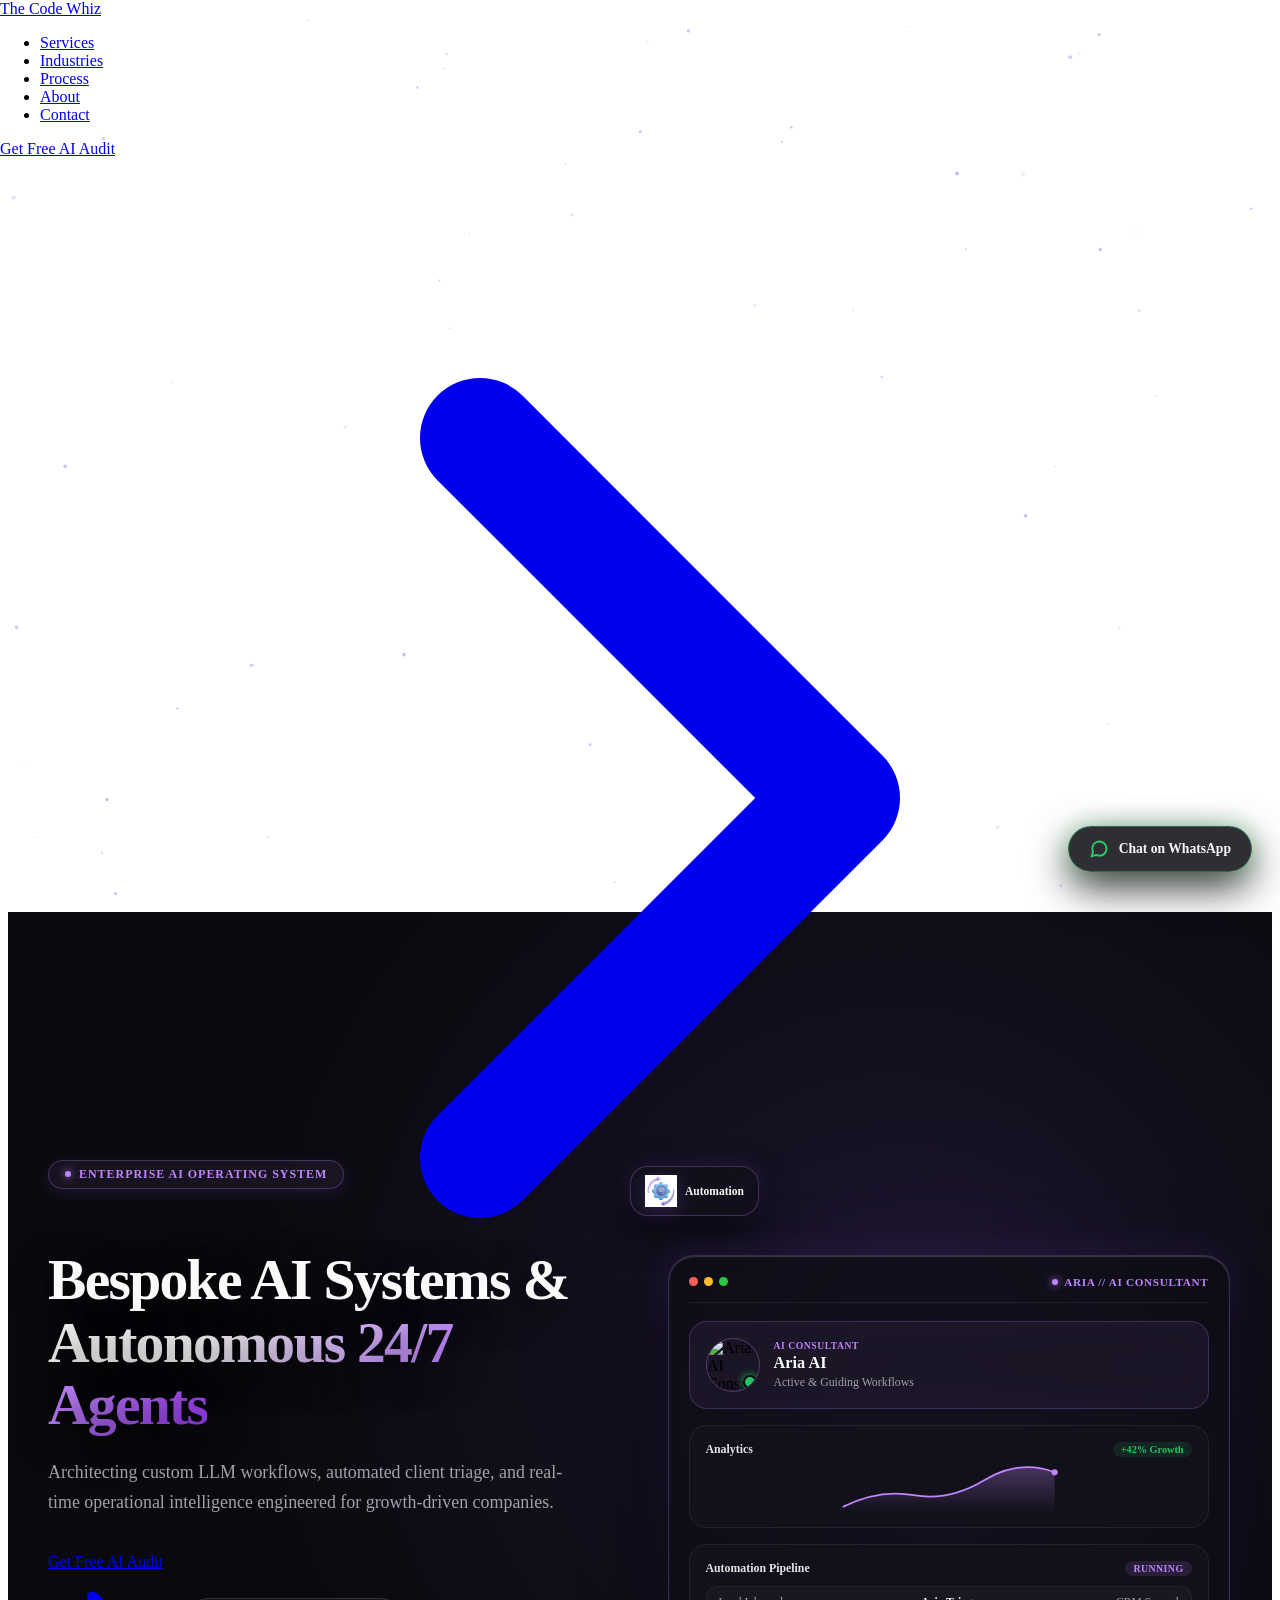
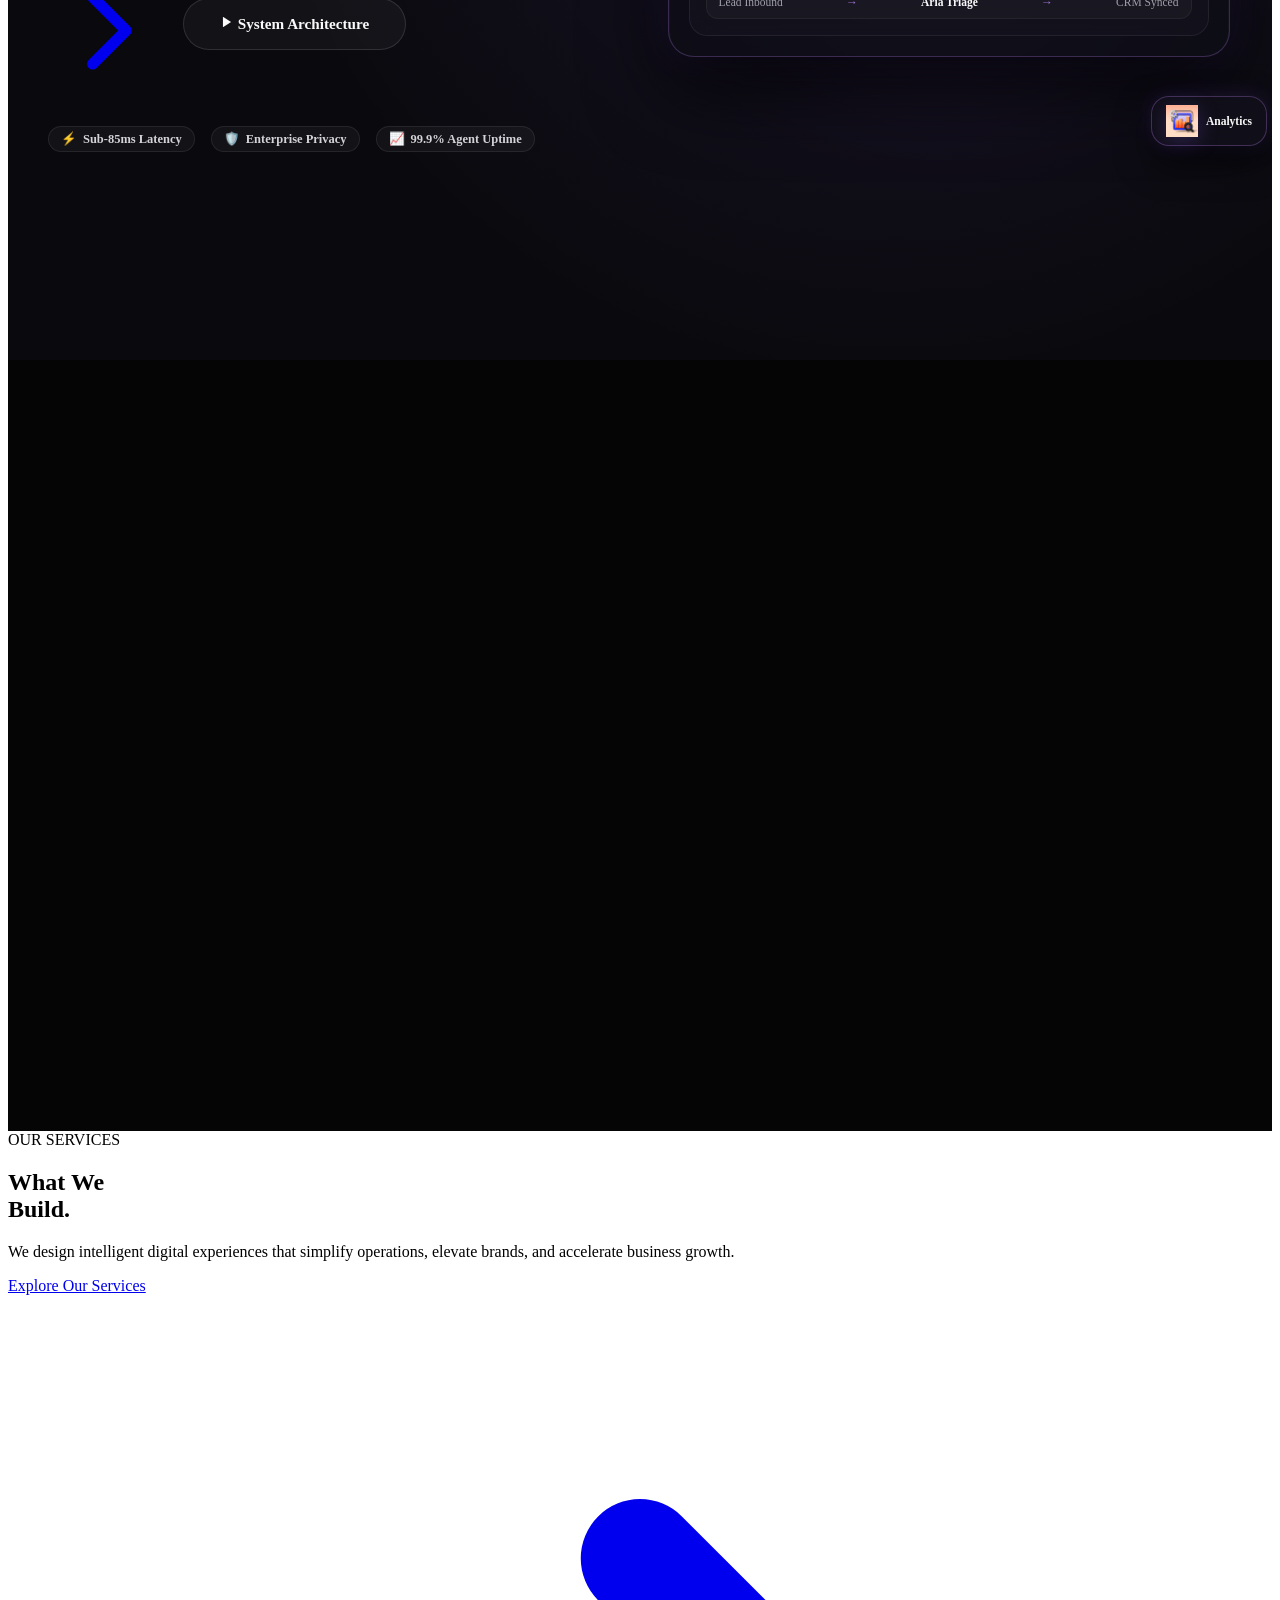
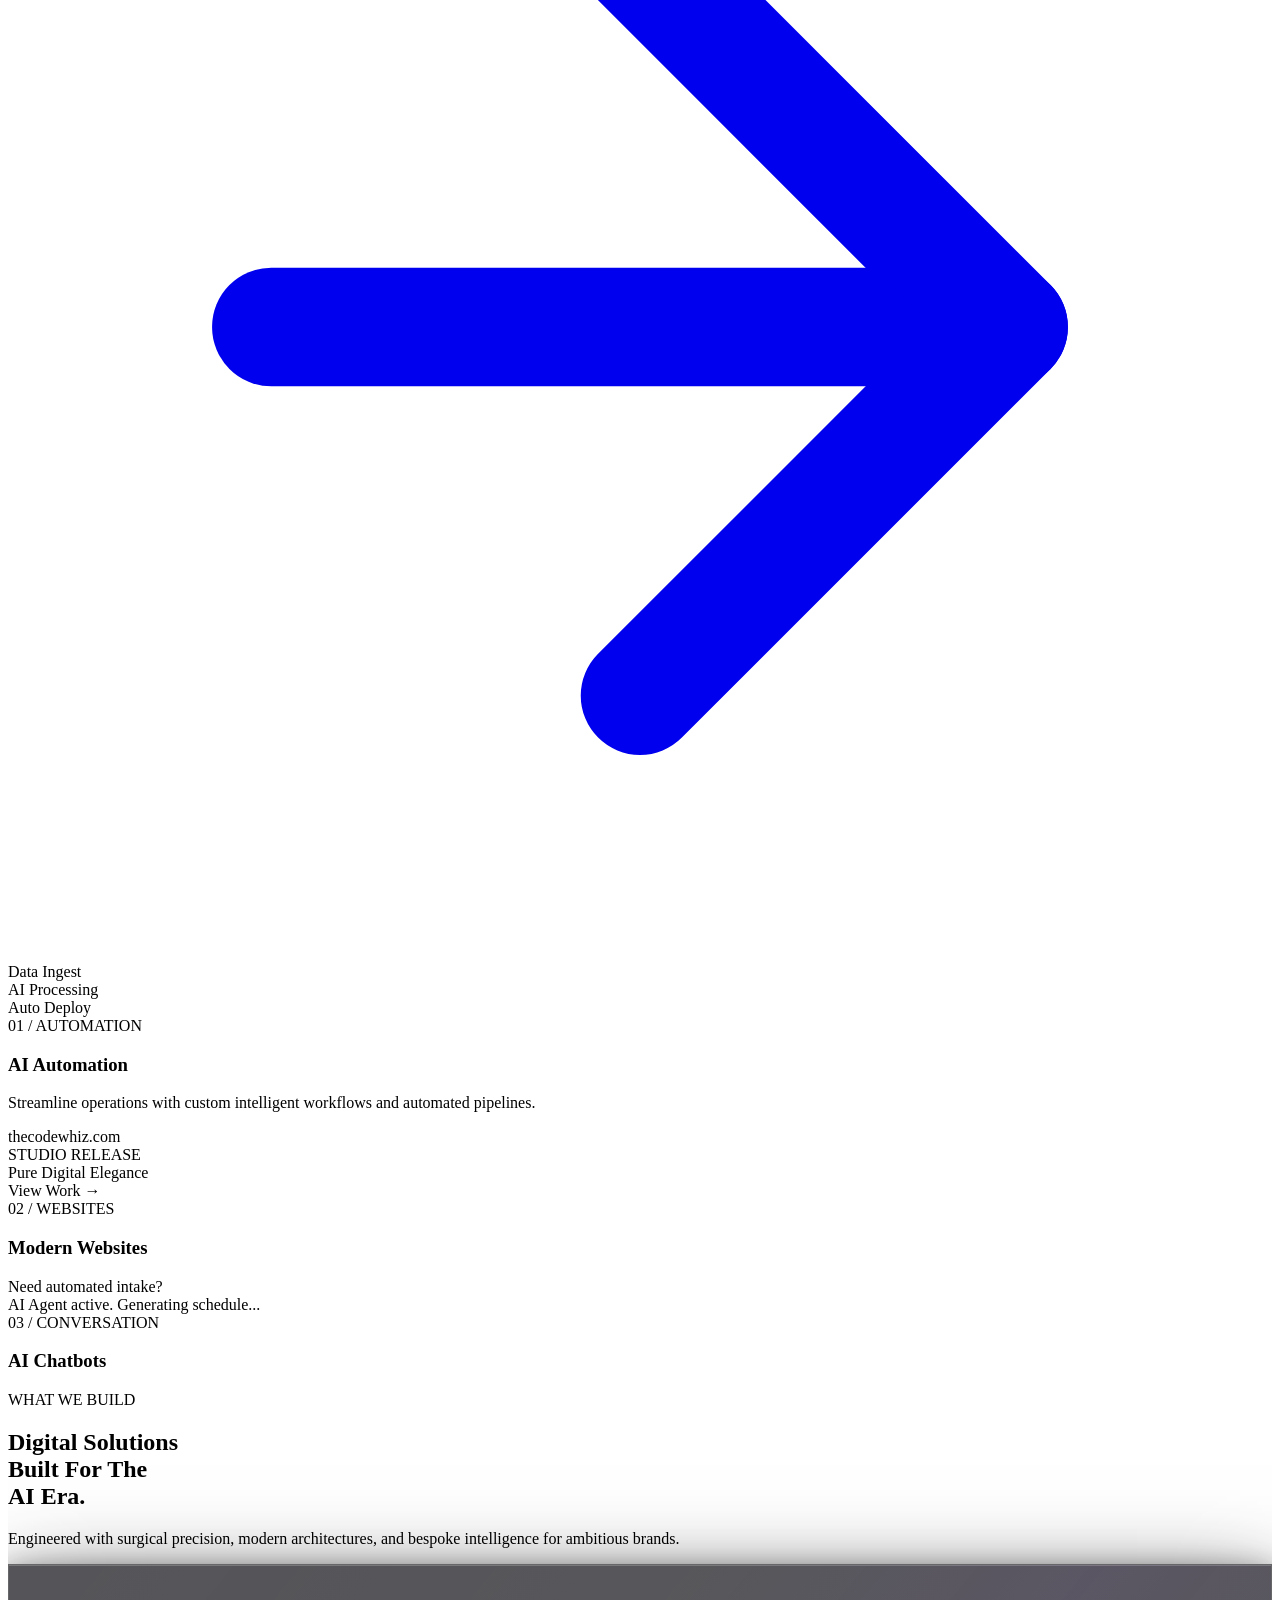
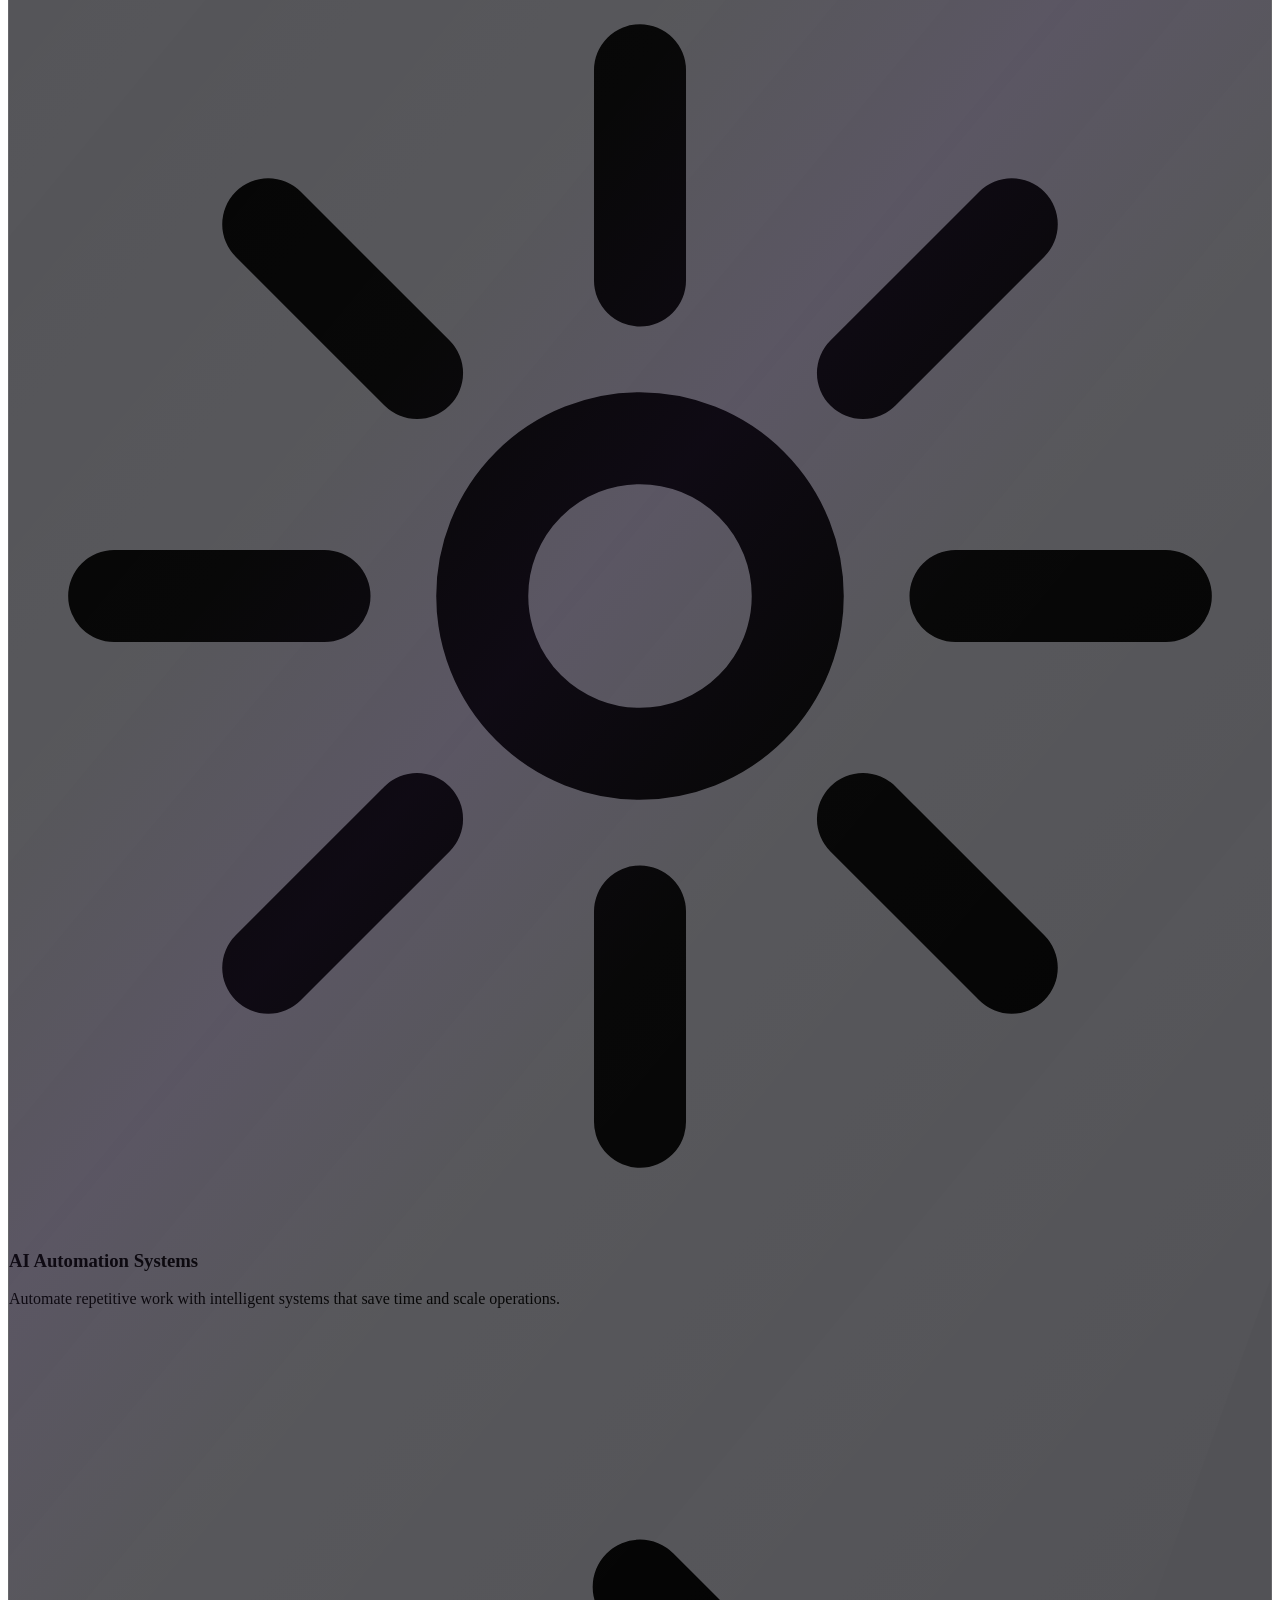
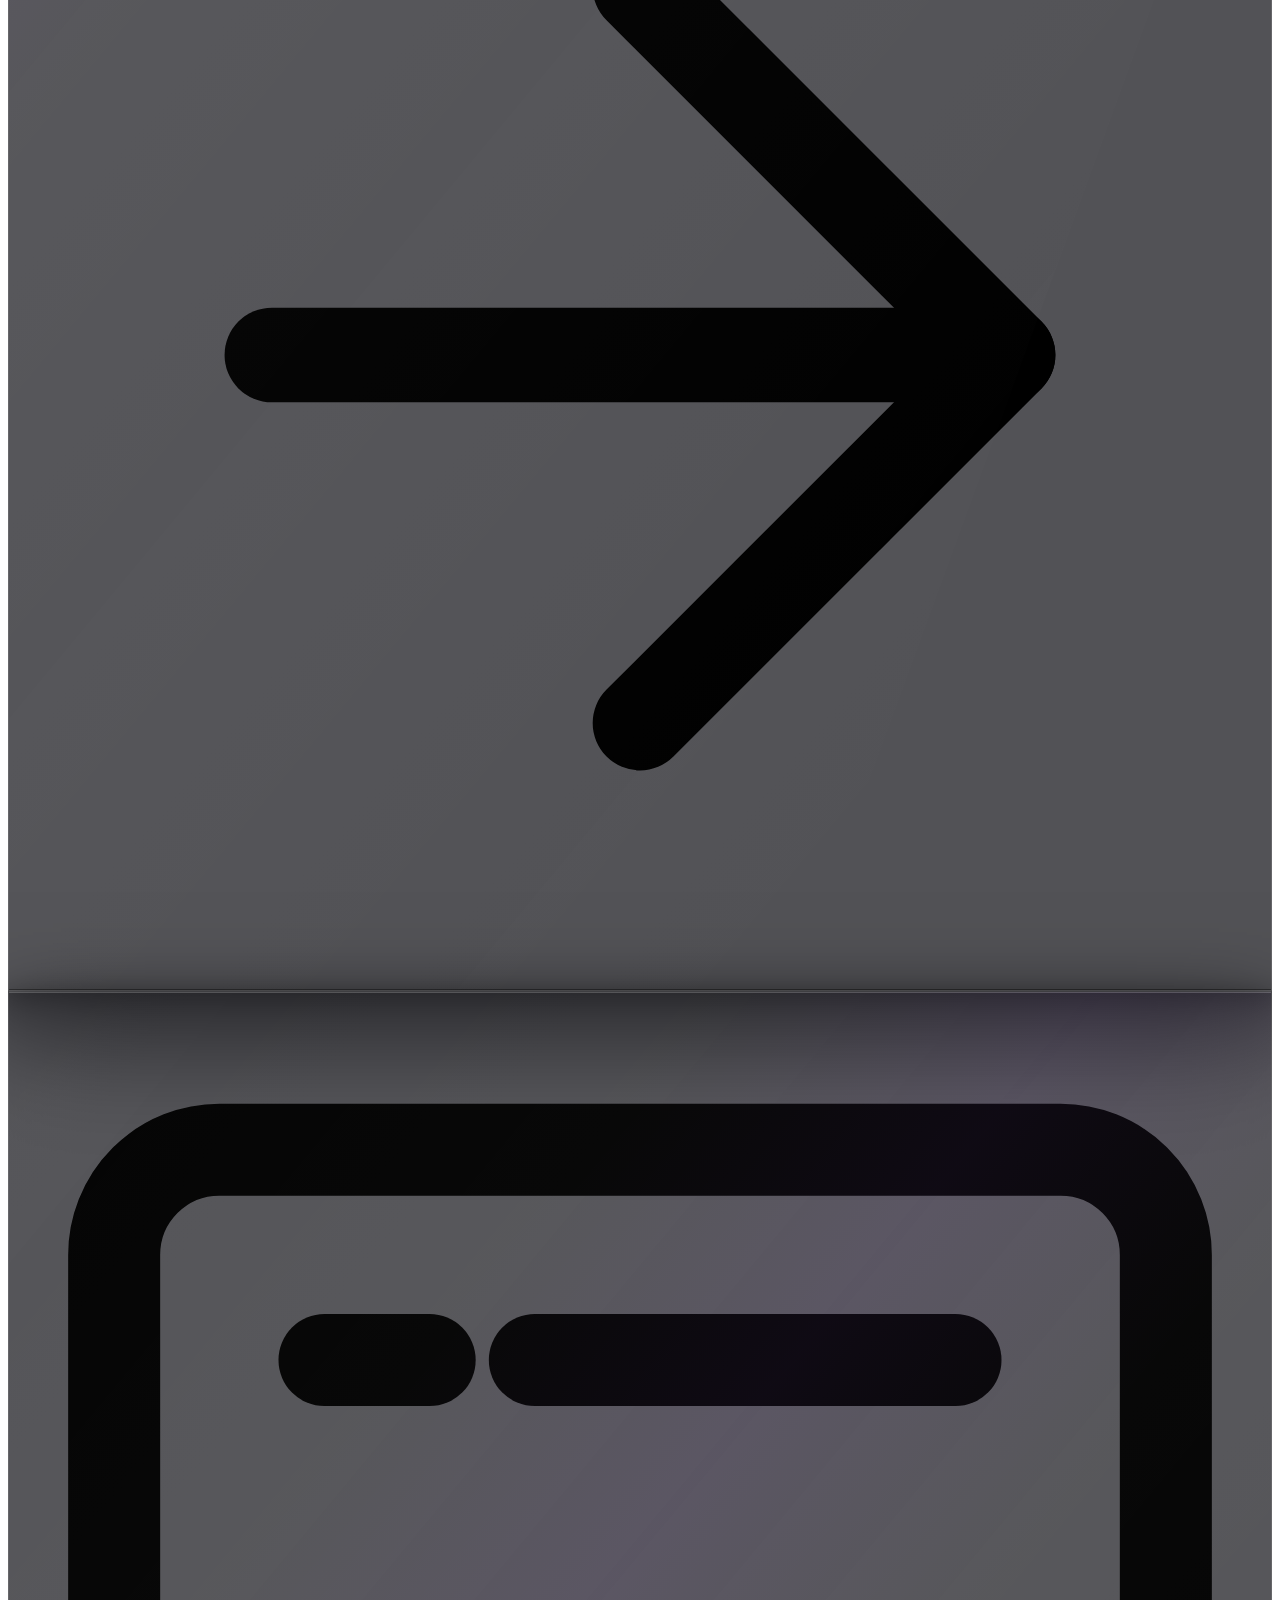
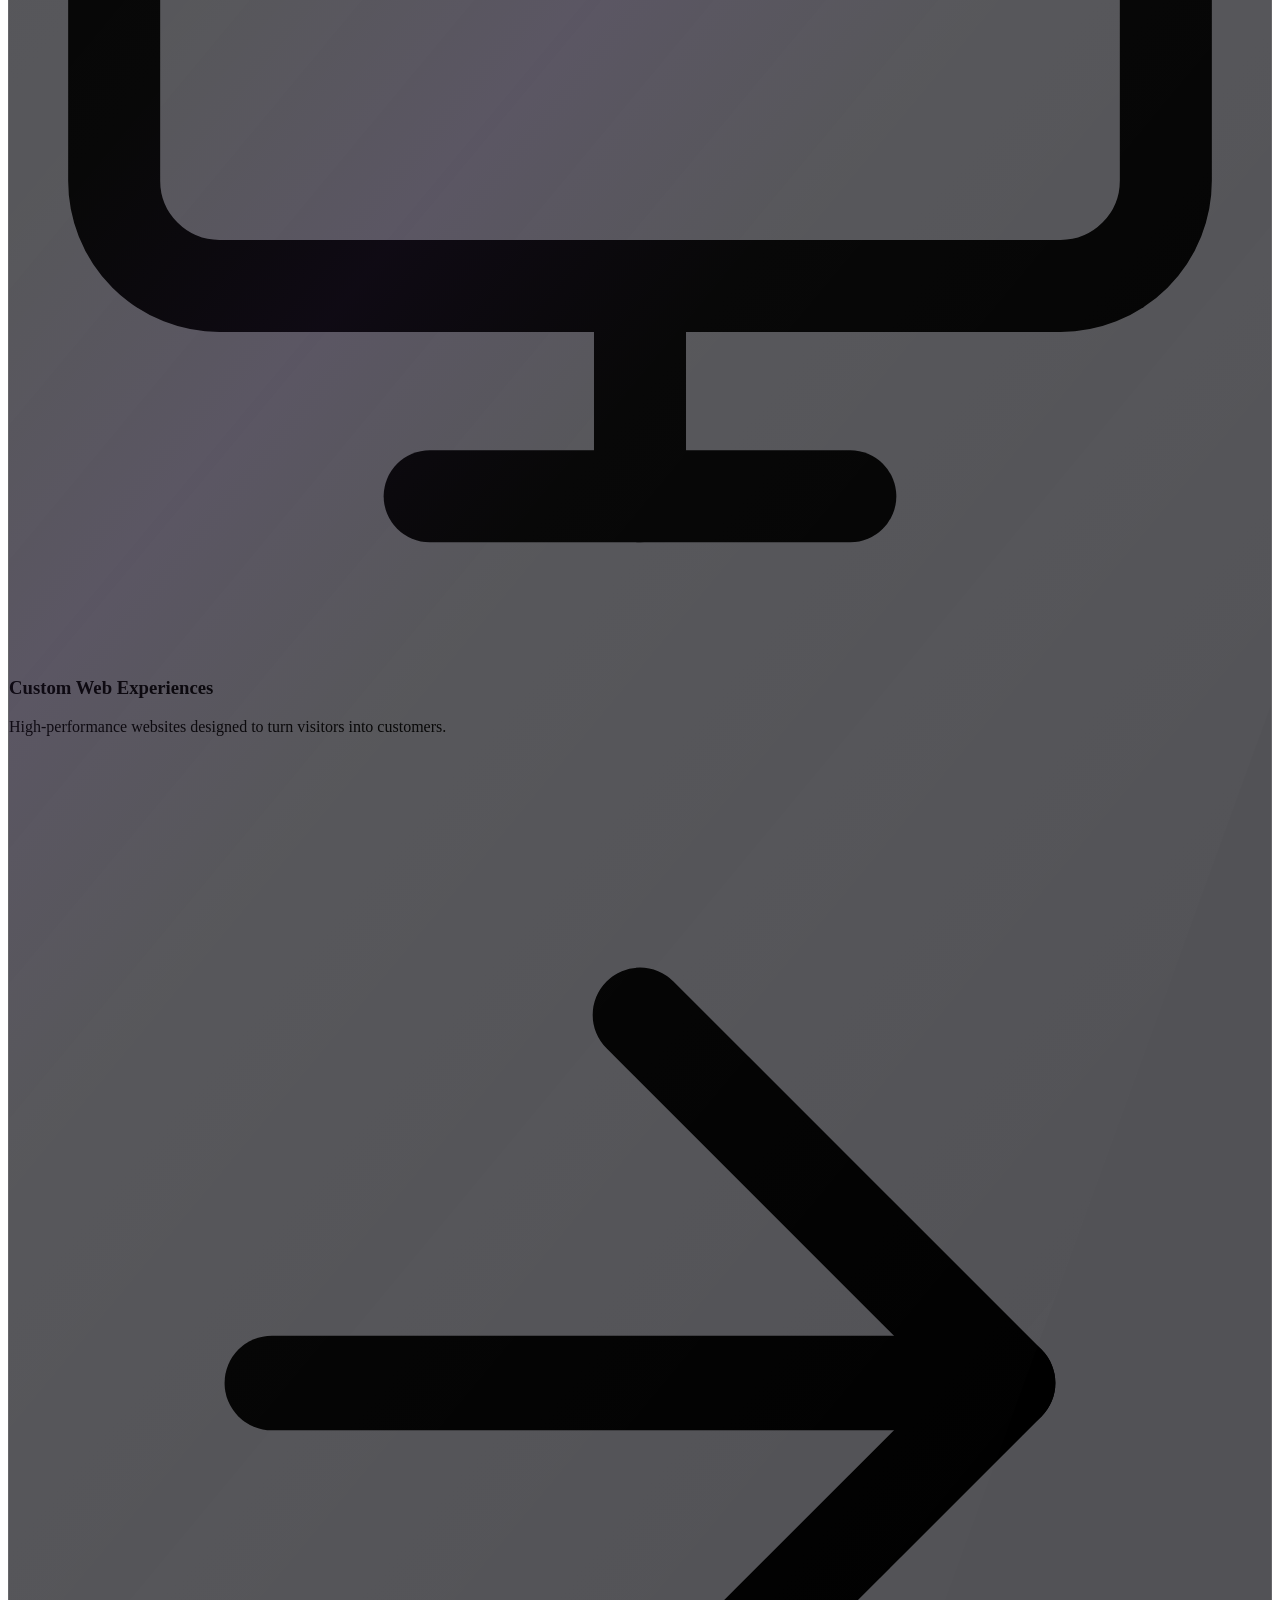
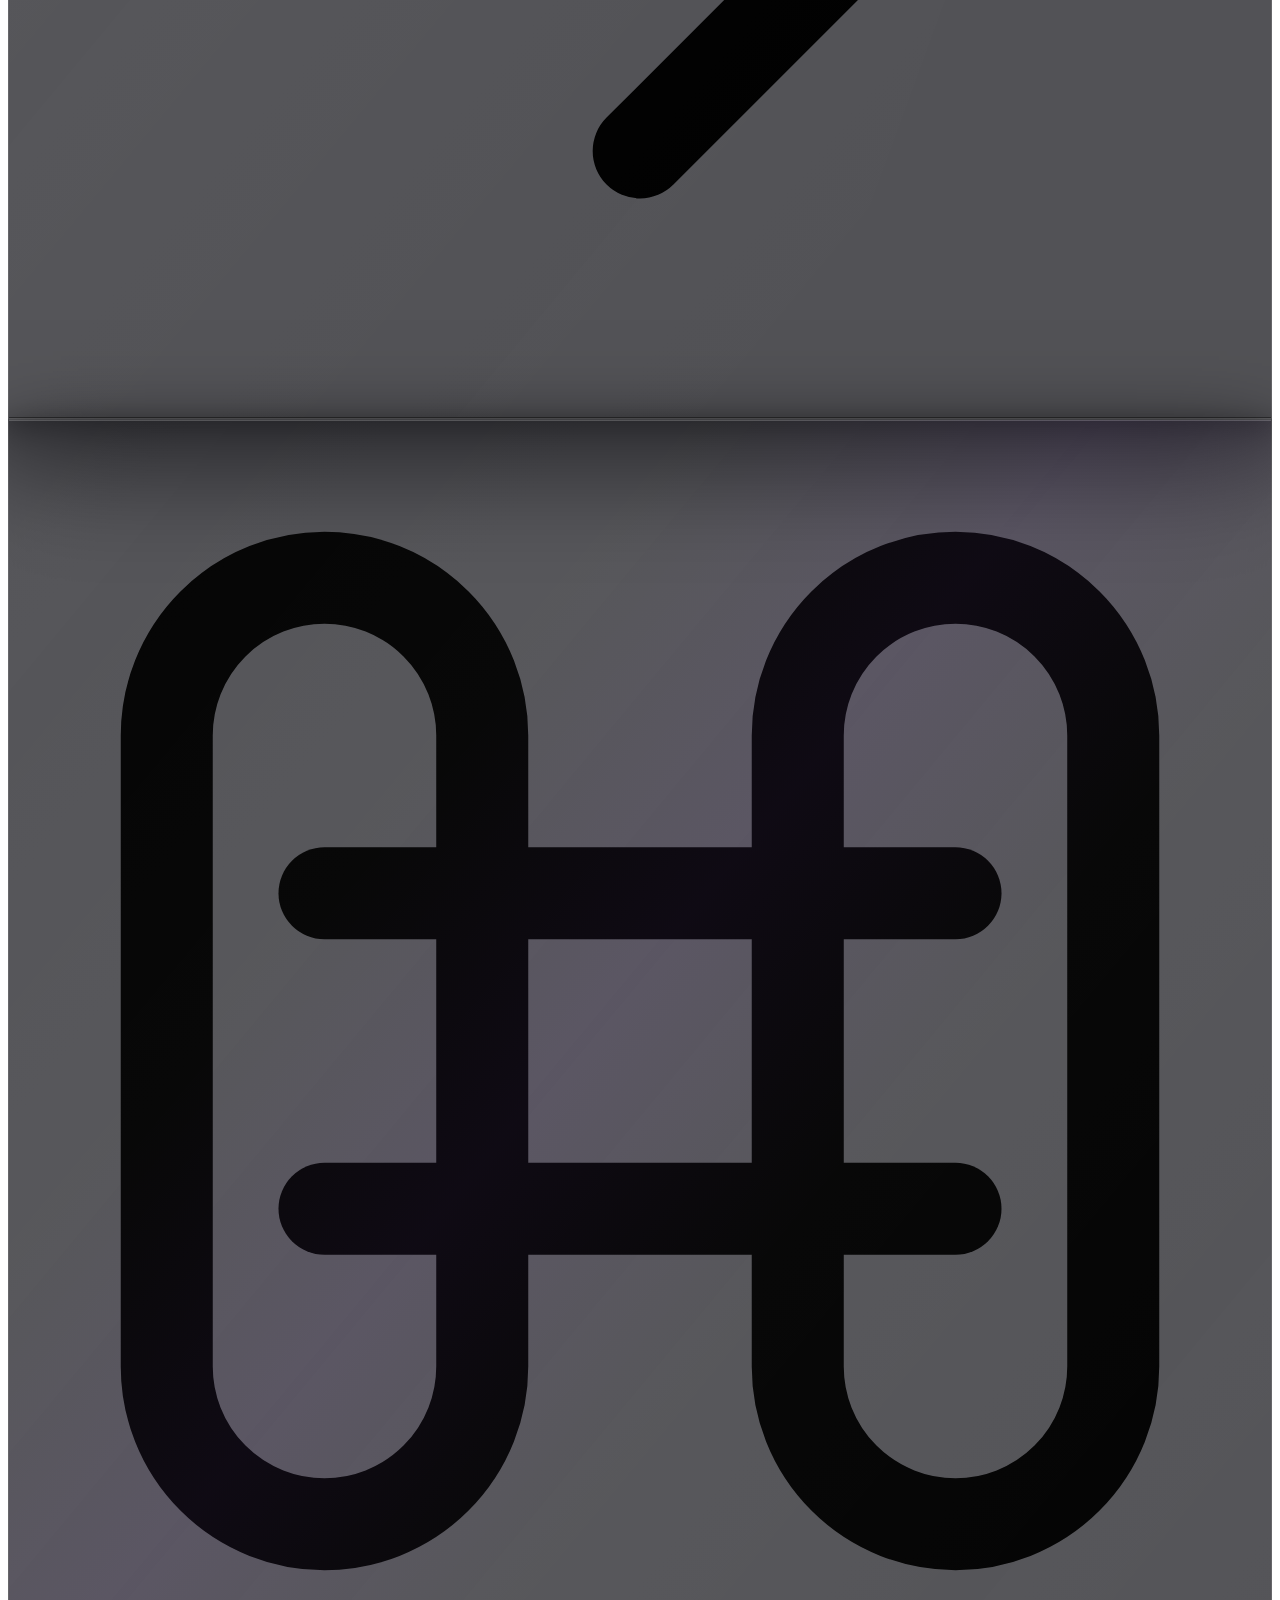
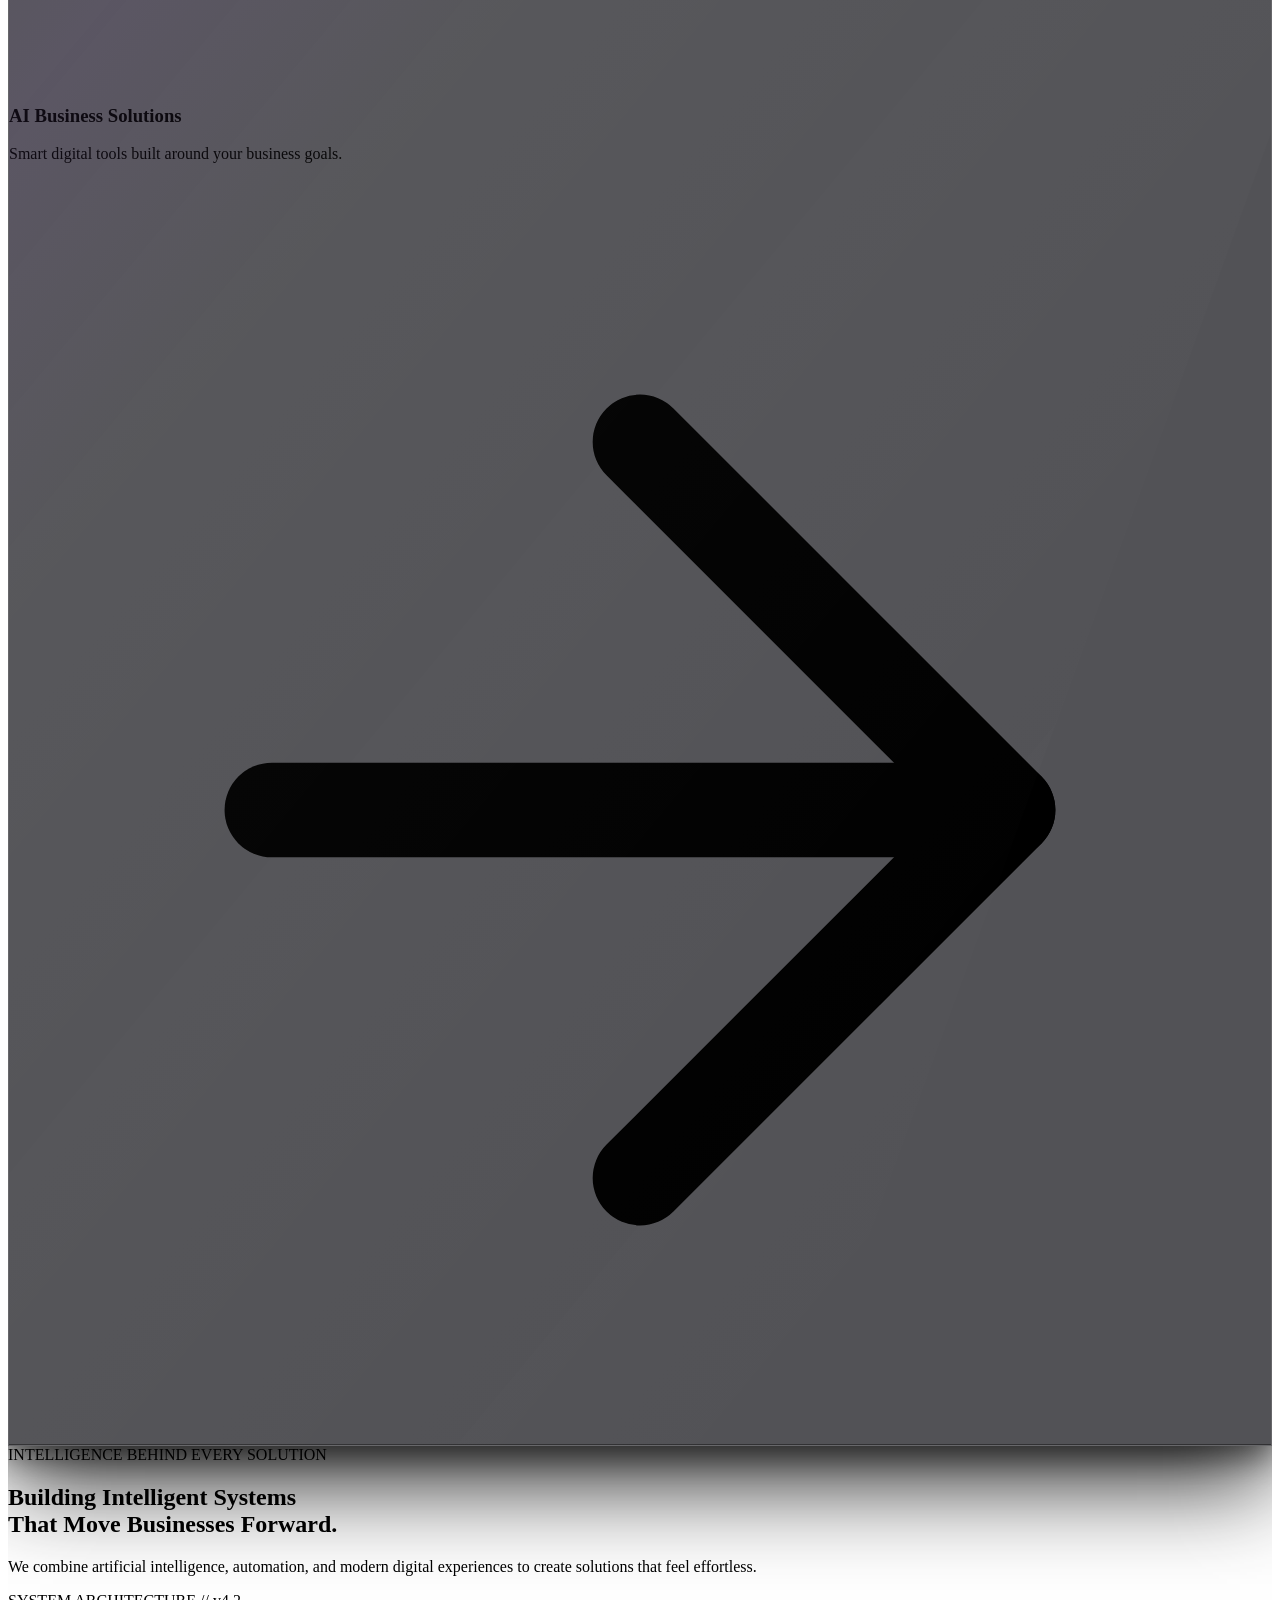
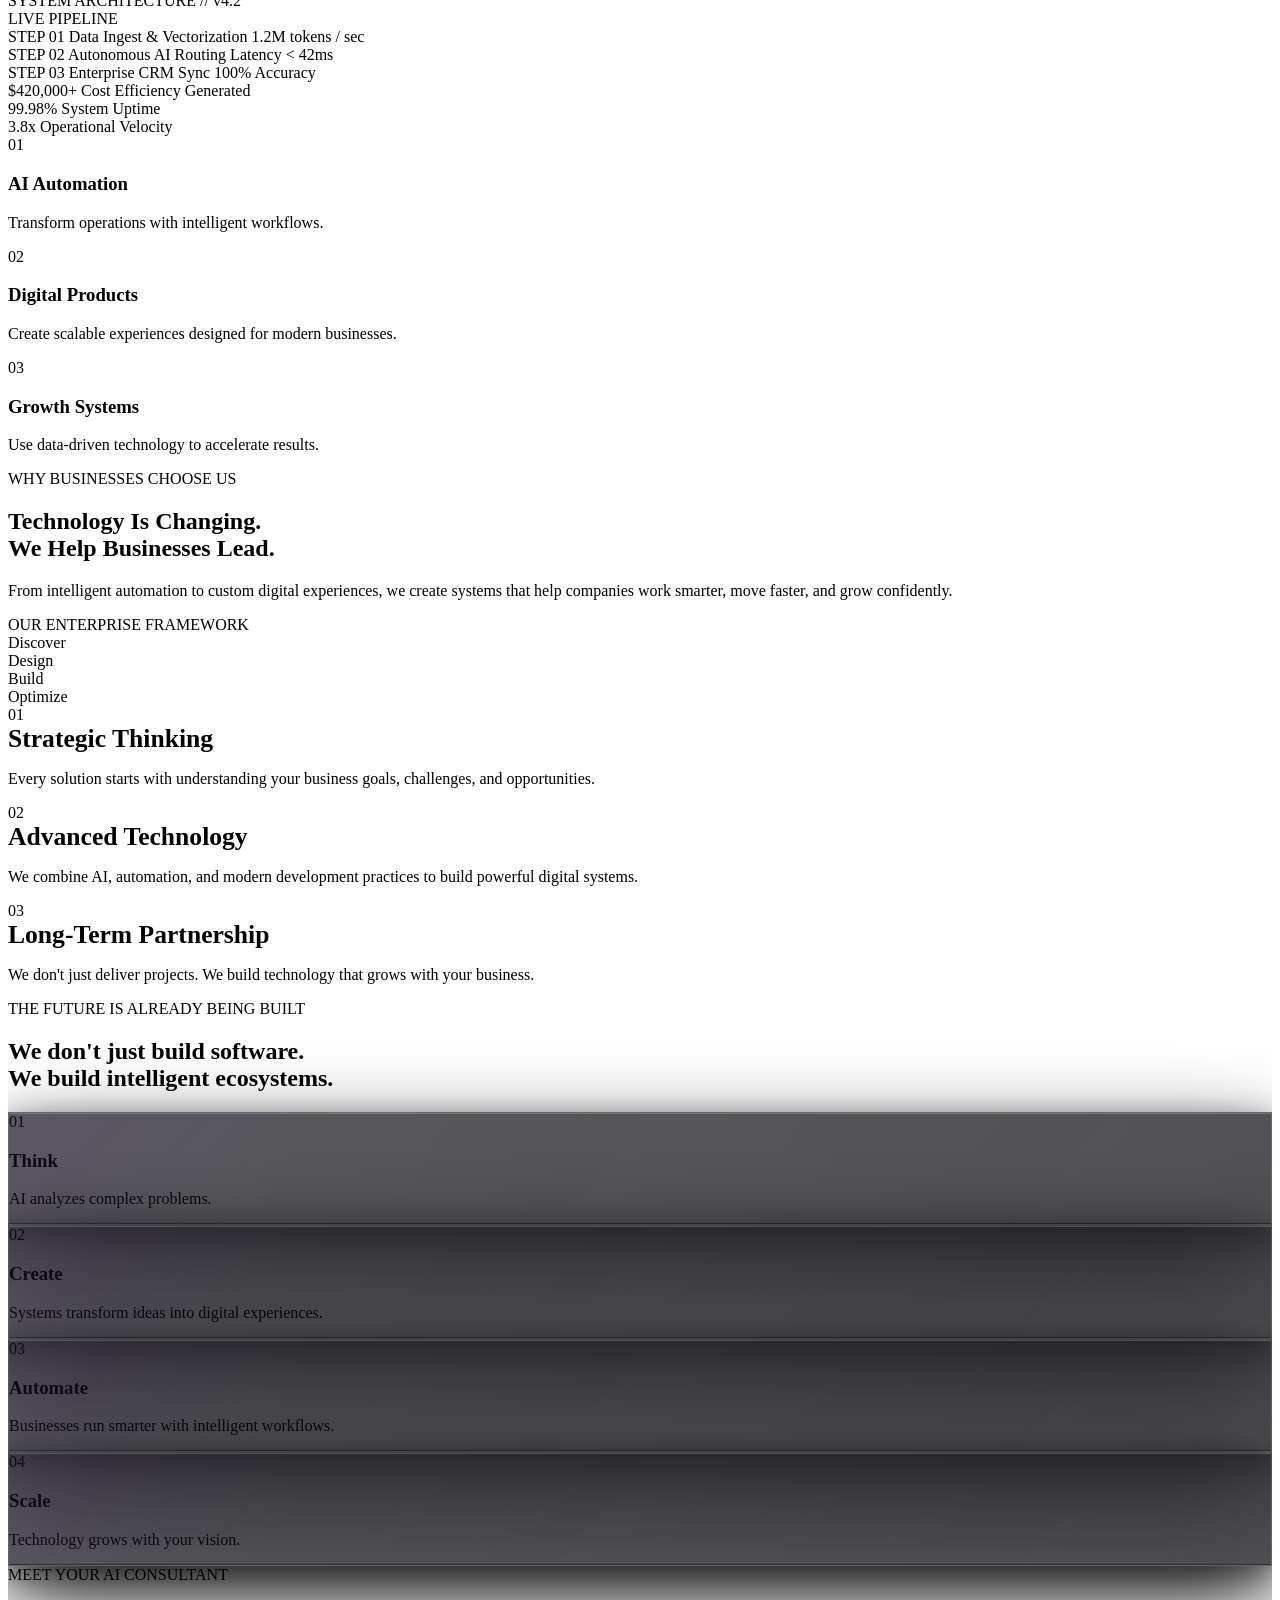
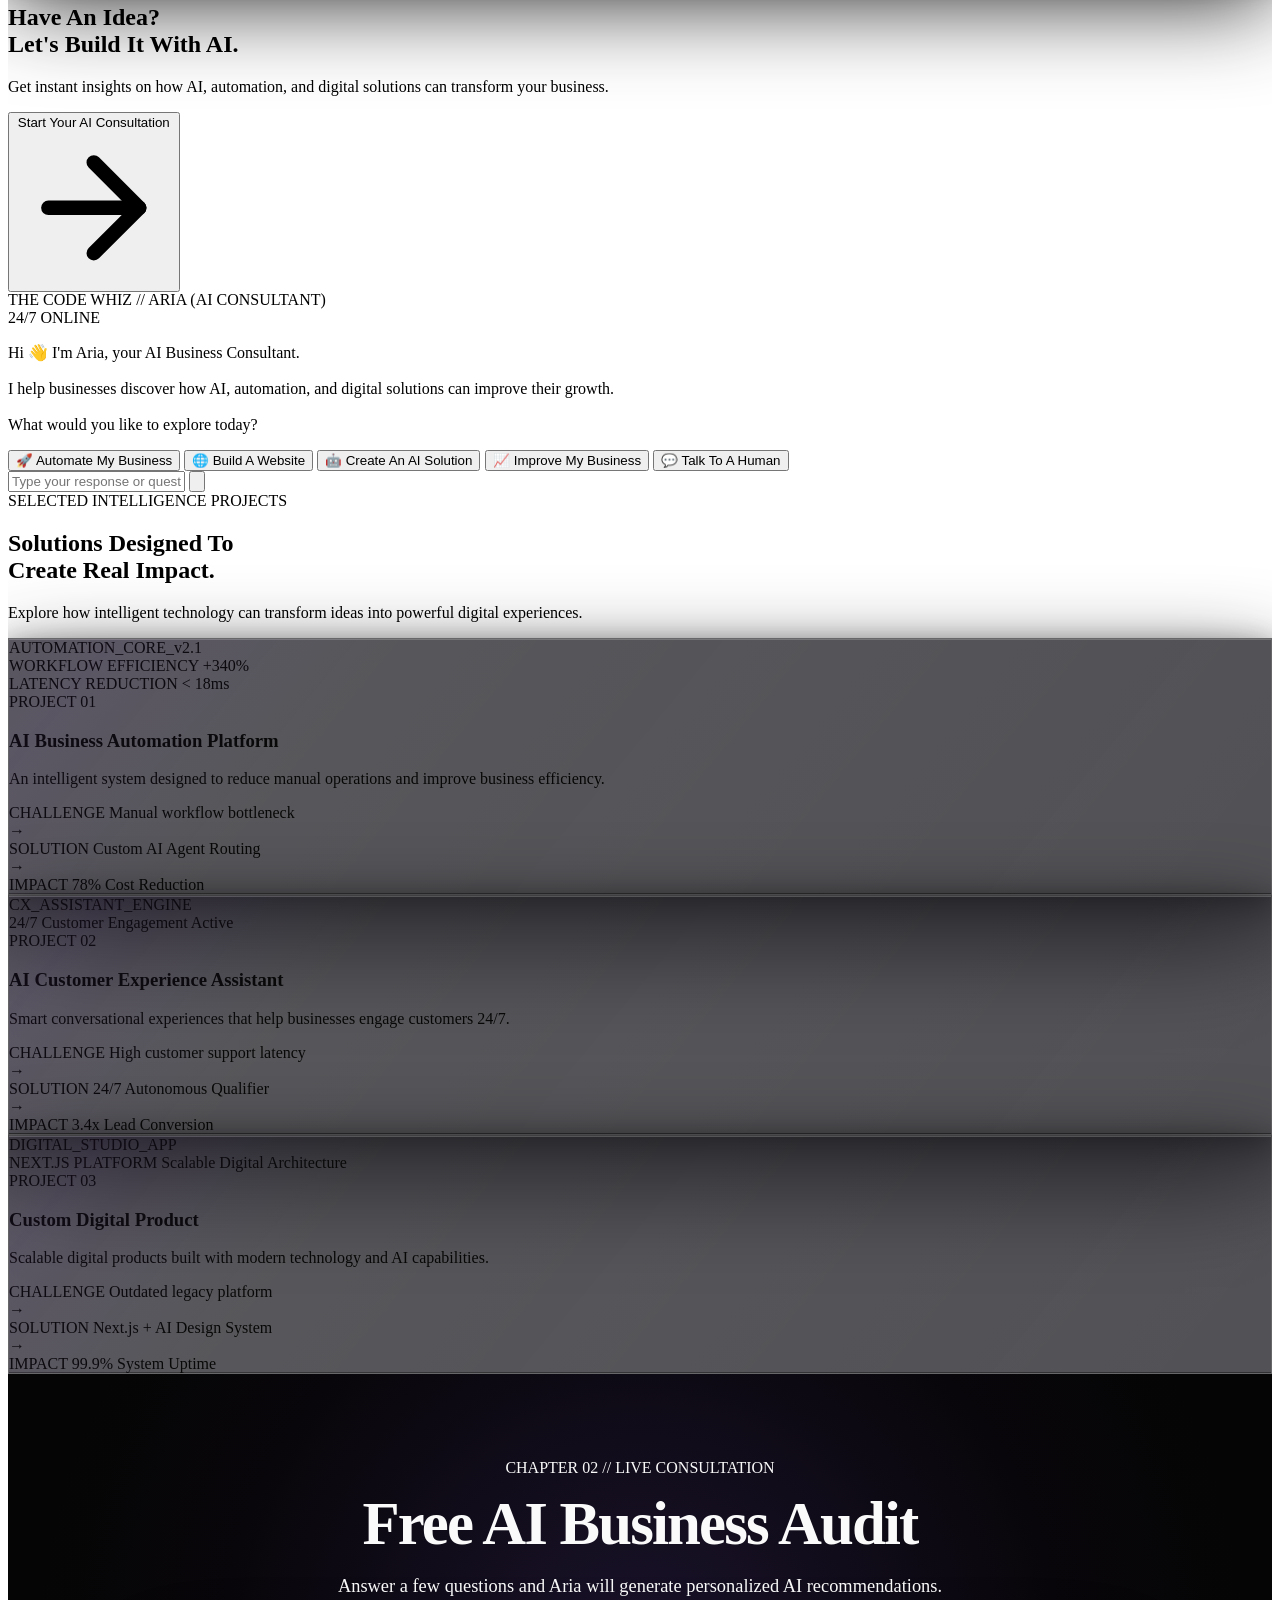
==== commit 22e0df0f: "feat(hero): simplify hero section into a calm, spacious Apple/Linear-inspired AI workspace with 3 in" ====
--- a/index.html
+++ b/index.html
@@ -225,16 +225,16 @@
                 </div>
             </div>
 
-            <!-- RIGHT SIDE — Clean Apple Vision Pro AI Workspace Command Center -->
+            <!-- RIGHT SIDE — Simplified & Calm AI Workspace Card -->
             <div class="hero-workspace-stage" id="hero-chamber">
                 
-                <!-- Ambient Glow behind Workspace -->
+                <!-- Soft Ambient Background Glow -->
                 <div class="workspace-ambient-glow"></div>
 
-                <!-- Main Glass Command Center Workspace Window -->
-                <div class="ai-command-workspace" id="command-workspace">
+                <!-- Main Glass AI Workspace Card -->
+                <div class="ai-command-workspace minimalist-workspace" id="command-workspace">
                     
-                    <!-- Workspace Header Bar -->
+                    <!-- Header Bar -->
                     <div class="workspace-header-bar">
                         <div class="window-controls">
                             <span class="w-dot dot-red"></span>
@@ -243,128 +243,83 @@
                         </div>
                         <div class="workspace-title-badge">
                             <span class="badge-status-dot"></span>
-                            <span>ARIA // AI OPERATING SYSTEM</span>
-                        </div>
-                        <div class="workspace-live-metric">
-                            <span class="live-pulse"></span>
-                            <span class="metric-txt">60 FPS // ONLINE</span>
-                        </div>
-                    </div>
-
-                    <!-- Clean Workspace Inner Grid (Spacious & Apple-Minimal) -->
-                    <div class="workspace-inner-grid">
+                            <span>ARIA // AI CONSULTANT</span>
+                        </div>
+                    </div>
+
+                    <!-- Simplified Inner Workspace Content -->
+                    <div class="workspace-minimal-content">
                         
-                        <!-- 1. Aria System Operator Card -->
-                        <div class="ws-widget aria-operator-card">
-                            <div class="aria-avatar-circle">
-                                <img src="aria_hero_circular.webp" alt="Aria AI Operator" class="aria-operator-img" width="56" height="56" loading="eager" decoding="async">
-                                <span class="operator-pulse-dot"></span>
-                            </div>
-                            <div class="operator-details">
-                                <span class="op-tag">SYSTEM OPERATOR</span>
-                                <h4 class="op-name">Aria AI</h4>
-                                <span class="op-status">Active & Guiding System</span>
-                            </div>
-                        </div>
-
-                        <!-- 2. AI Performance Analytics Chart Panel -->
-                        <div class="ws-widget analytics-panel">
-                            <div class="widget-header">
-                                <span class="w-title">AI Performance Analytics</span>
-                                <span class="w-tag">+42% Growth</span>
-                            </div>
-                            <div class="chart-container">
-                                <svg class="analytics-svg" viewBox="0 0 240 60" fill="none">
+                        <!-- 1. AI Agent Status Widget (Aria Consultant) -->
+                        <div class="ws-widget aria-agent-status-widget">
+                            <div class="aria-avatar-wrap">
+                                <img src="aria_hero_circular.webp" alt="Aria — AI Consultant" class="aria-avatar-img" width="56" height="56" loading="eager" decoding="async">
+                                <span class="online-indicator"></span>
+                            </div>
+                            <div class="agent-info">
+                                <span class="agent-role-tag">AI CONSULTANT</span>
+                                <h4 class="agent-name">Aria AI</h4>
+                                <span class="agent-status-text">Active & Guiding Workflows</span>
+                            </div>
+                        </div>
+
+                        <!-- 2. Small Analytics Widget -->
+                        <div class="ws-widget analytics-minimal-widget">
+                            <div class="widget-top-bar">
+                                <span class="w-label">Analytics</span>
+                                <span class="w-growth-badge">+42% Growth</span>
+                            </div>
+                            <div class="chart-container-minimal">
+                                <svg class="analytics-svg-minimal" viewBox="0 0 240 50" fill="none">
                                     <defs>
-                                        <linearGradient id="chartGlow" x1="0" y1="0" x2="0" y2="1">
-                                            <stop offset="0%" stop-color="#C084FC" stop-opacity="0.4"/>
+                                        <linearGradient id="chartGlowMin" x1="0" y1="0" x2="0" y2="1">
+                                            <stop offset="0%" stop-color="#C084FC" stop-opacity="0.3"/>
                                             <stop offset="100%" stop-color="#C084FC" stop-opacity="0"/>
                                         </linearGradient>
                                     </defs>
-                                    <path d="M0 50 Q 35 30, 70 38 T 140 18 T 200 10 T 240 4 L 240 60 L 0 60 Z" fill="url(#chartGlow)" />
-                                    <path class="chart-line-path" d="M0 50 Q 35 30, 70 38 T 140 18 T 200 10 T 240 4" stroke="#C084FC" stroke-width="2.5" stroke-linecap="round" />
-                                    <circle cx="240" cy="4" r="4" fill="#C084FC" class="chart-end-dot" />
+                                    <path d="M0 45 Q 40 25, 80 32 T 160 15 T 240 6 L 240 50 L 0 50 Z" fill="url(#chartGlowMin)" />
+                                    <path class="chart-line-path-minimal" d="M0 45 Q 40 25, 80 32 T 160 15 T 240 6" stroke="#C084FC" stroke-width="2" stroke-linecap="round" />
+                                    <circle cx="240" cy="6" r="3.5" fill="#C084FC" />
                                 </svg>
                             </div>
-                            <div class="chart-stats-row">
-                                <div class="c-stat"><span>Tokens/sec</span><strong>1,420</strong></div>
-                                <div class="c-stat"><span>Latency</span><strong>74ms</strong></div>
-                            </div>
-                        </div>
-
-                        <!-- 3. Workflow Pipeline -->
-                        <div class="ws-widget workflow-panel">
-                            <div class="widget-header">
-                                <span class="w-title">Workflow Pipeline</span>
-                                <span class="w-status-pill">RUNNING</span>
-                            </div>
-                            <div class="pipeline-nodes">
-                                <div class="node-step">
-                                    <span class="node-dot"></span>
-                                    <span>Lead Inbound</span>
-                                </div>
-                                <div class="pipeline-connector">
-                                    <span class="signal-pulse"></span>
-                                </div>
-                                <div class="node-step active">
-                                    <span class="node-dot active"></span>
-                                    <span>Aria Triage</span>
-                                </div>
-                                <div class="pipeline-connector">
-                                    <span class="signal-pulse"></span>
-                                </div>
-                                <div class="node-step">
-                                    <span class="node-dot"></span>
-                                    <span>CRM Synced</span>
-                                </div>
-                            </div>
-                        </div>
-
-                        <!-- 4. Aria Live Thought Stream -->
-                        <div class="ws-widget chat-stream-widget">
-                            <div class="chat-header">
-                                <span class="c-dot"></span>
-                                <span class="c-title">Aria Thought Stream</span>
-                            </div>
-                            <div class="chat-typing-box">
-                                <p class="typing-text" id="aria-live-prompt">"Aria identified 14 workflow bottlenecks and optimized triage speed by 3.8x..."</p>
-                            </div>
-                        </div>
-
-                    </div>
-
-                    <!-- Clean Integrated 6 3D Icons Dock Bar -->
-                    <div class="hero-3d-icons-dock">
-                        <div class="dock-badge">
-                            <img src="hero_3d_robot.png" alt="AI Agent" class="dock-img" width="28" height="28">
-                            <span>AI Agent</span>
-                        </div>
-                        <div class="dock-badge">
-                            <img src="hero_3d_gear.png" alt="Automation" class="dock-img" width="28" height="28">
-                            <span>Automation</span>
-                        </div>
-                        <div class="dock-badge">
-                            <img src="hero_3d_analytics.png" alt="Analytics" class="dock-img" width="28" height="28">
-                            <span>Analytics</span>
-                        </div>
-                        <div class="dock-badge">
-                            <img src="hero_3d_chat.png" alt="AI Chat" class="dock-img" width="28" height="28">
-                            <span>AI Chat</span>
-                        </div>
-                        <div class="dock-badge">
-                            <img src="hero_3d_cloud.png" alt="Cloud AI" class="dock-img" width="28" height="28">
-                            <span>Cloud AI</span>
-                        </div>
-                        <div class="dock-badge">
-                            <div class="dock-svg-icon">
-                                <svg width="18" height="18" viewBox="0 0 24 24" fill="none" stroke="#C084FC" stroke-width="2" stroke-linecap="round" stroke-linejoin="round">
-                                    <path d="M12 22s8-4 8-10V5l-8-3-8 3v7c0 6 8 10 8 10z"></path>
-                                </svg>
-                            </div>
-                            <span>Security</span>
-                        </div>
-                    </div>
-
+                        </div>
+
+                        <!-- 3. Small Automation Status Widget -->
+                        <div class="ws-widget automation-status-widget">
+                            <div class="widget-top-bar">
+                                <span class="w-label">Automation Pipeline</span>
+                                <span class="pipeline-running-tag">RUNNING</span>
+                            </div>
+                            <div class="pipeline-flow">
+                                <span class="p-step">Lead Inbound</span>
+                                <span class="p-arrow">→</span>
+                                <span class="p-step active">Aria Triage</span>
+                                <span class="p-arrow">→</span>
+                                <span class="p-step">CRM Synced</span>
+                            </div>
+                        </div>
+
+                    </div>
+
+                </div>
+
+                <!-- ONLY TWO Surrounding Floating 3D Icons -->
+                <div class="floating-3d-icons-group">
+                    <!-- 1. Automation Icon -->
+                    <div class="floating-icon-card pos-automation-icon" data-parallax="0.03">
+                        <div class="glass-3d-badge">
+                            <img src="hero_3d_gear.png" alt="Automation" class="img-3d-icon" width="36" height="36">
+                            <span class="icon-label">Automation</span>
+                        </div>
+                    </div>
+
+                    <!-- 2. Analytics Icon -->
+                    <div class="floating-icon-card pos-analytics-icon" data-parallax="-0.04">
+                        <div class="glass-3d-badge">
+                            <img src="hero_3d_analytics.png" alt="Analytics" class="img-3d-icon" width="36" height="36">
+                            <span class="icon-label">Analytics</span>
+                        </div>
+                    </div>
                 </div>
 
             </div>
--- a/animations.css
+++ b/animations.css
@@ -1522,9 +1522,9 @@
     display: flex;
     align-items: center;
     justify-content: space-between;
-    padding-bottom: 16px;
-    margin-bottom: 16px;
-    border-bottom: 1px solid rgba(255, 255, 255, 0.08);
+    padding-bottom: 14px;
+    margin-bottom: 18px;
+    border-bottom: 1px solid rgba(255, 255, 255, 0.07);
 }
 
 .window-controls {
@@ -1534,8 +1534,8 @@
 }
 
 .w-dot {
-    width: 10px;
-    height: 10px;
+    width: 9px;
+    height: 9px;
     border-radius: 50%;
 }
 .dot-red { background: #FF5F56; }
@@ -1544,7 +1544,7 @@
 
 .workspace-title-badge {
     font-family: var(--font-heading);
-    font-size: 0.72rem;
+    font-size: 0.7rem;
     font-weight: 700;
     color: #C084FC;
     letter-spacing: 0.06em;
@@ -1561,73 +1561,48 @@
     box-shadow: 0 0 8px #C084FC;
 }
 
-.workspace-live-metric {
-    font-family: var(--font-heading);
-    font-size: 0.68rem;
-    font-weight: 600;
-    color: #A1A1AA;
-    display: flex;
-    align-items: center;
-    gap: 6px;
-}
-
-.live-pulse {
-    width: 6px;
-    height: 6px;
-    background: #22C55E;
-    border-radius: 50%;
-    box-shadow: 0 0 8px #22C55E;
-    animation: live-ping 1.8s infinite;
-}
-
-@keyframes live-ping {
-    0% { transform: scale(0.9); opacity: 1; }
-    50% { transform: scale(1.4); opacity: 0.5; }
-    100% { transform: scale(0.9); opacity: 1; }
-}
-
-/* Inner Workspace Grid Layout */
-.workspace-inner-grid {
-    display: grid;
-    grid-template-columns: 0.9fr 1.1fr;
+/* Simplified Inner Workspace Content */
+.workspace-minimal-content {
+    display: flex;
+    flex-direction: column;
+    gap: 16px;
+}
+
+.ws-widget {
+    background: rgba(22, 20, 32, 0.65);
+    border: 1px solid rgba(255, 255, 255, 0.07);
+    border-radius: 18px;
+    padding: 16px;
+    backdrop-filter: blur(16px);
+}
+
+/* 1. AI Agent Status Widget (Aria Consultant) */
+.aria-agent-status-widget {
+    display: flex;
+    align-items: center;
     gap: 14px;
-}
-
-.ws-widget {
-    background: rgba(22, 20, 32, 0.7);
-    border: 1px solid rgba(255, 255, 255, 0.07);
-    border-radius: 16px;
-    padding: 14px;
-    backdrop-filter: blur(16px);
-}
-
-/* 1. Aria Operator Card (Occupies ~22% of grid area) */
-.aria-operator-card {
-    display: flex;
-    align-items: center;
-    gap: 12px;
-    background: rgba(192, 132, 252, 0.08);
-    border: 1px solid rgba(192, 132, 252, 0.25);
-}
-
-.aria-avatar-circle {
+    background: rgba(192, 132, 252, 0.07);
+    border: 1px solid rgba(192, 132, 252, 0.22);
+}
+
+.aria-avatar-wrap {
     position: relative;
     width: 52px;
     height: 52px;
     border-radius: 50%;
-    border: 1px solid rgba(192, 132, 252, 0.4);
+    border: 1.5px solid rgba(192, 132, 252, 0.35);
     overflow: hidden;
     flex-shrink: 0;
 }
 
-.aria-operator-img {
+.aria-avatar-img {
     width: 100%;
     height: 100%;
     object-fit: cover;
     object-position: top center;
 }
 
-.operator-pulse-dot {
+.online-indicator {
     position: absolute;
     bottom: 2px;
     right: 2px;
@@ -1636,109 +1611,92 @@
     background: #22C55E;
     border: 2px solid #0A0A0E;
     border-radius: 50%;
-}
-
-.operator-details {
+    box-shadow: 0 0 8px #22C55E;
+}
+
+.agent-info {
     display: flex;
     flex-direction: column;
 }
 
-.op-tag {
+.agent-role-tag {
     font-size: 0.6rem;
     font-weight: 700;
     color: #C084FC;
-    letter-spacing: 0.05em;
-}
-
-.op-name {
-    font-family: var(--font-heading);
-    font-size: 0.98rem;
-    font-weight: 700;
-    color: #FAFAFA;
-    margin: 1px 0;
-}
-
-.op-status {
-    font-size: 0.7rem;
+    letter-spacing: 0.06em;
+}
+
+.agent-name {
+    font-family: var(--font-heading);
+    font-size: 1.02rem;
+    font-weight: 700;
+    color: #FAFAFA;
+    margin: 2px 0;
+}
+
+.agent-status-text {
+    font-size: 0.74rem;
     color: #A1A1AA;
 }
 
-/* 2. AI Performance Analytics Panel */
-.analytics-panel {
+/* 2. Small Analytics Widget */
+.analytics-minimal-widget {
     display: flex;
     flex-direction: column;
+    gap: 10px;
+}
+
+.widget-top-bar {
+    display: flex;
+    align-items: center;
     justify-content: space-between;
 }
 
-.widget-header {
-    display: flex;
-    align-items: center;
-    justify-content: space-between;
-    margin-bottom: 8px;
-}
-
-.w-title {
+.w-label {
     font-family: var(--font-heading);
     font-size: 0.74rem;
     font-weight: 700;
     color: #E4E4E7;
 }
 
-.w-tag {
-    font-size: 0.65rem;
+.w-growth-badge {
+    font-size: 0.64rem;
     font-weight: 700;
     color: #22C55E;
     background: rgba(34, 197, 94, 0.12);
-    padding: 2px 6px;
+    padding: 2px 8px;
     border-radius: 9999px;
 }
 
-.chart-container {
-    height: 48px;
+.chart-container-minimal {
+    height: 44px;
     width: 100%;
 }
 
-.analytics-svg {
+.analytics-svg-minimal {
     width: 100%;
     height: 100%;
     overflow: visible;
 }
 
-.chart-line-path {
+.chart-line-path-minimal {
     stroke-dasharray: 400;
     stroke-dashoffset: 400;
-    animation: drawChartLine 2.2s cubic-bezier(0.16, 1, 0.3, 1) forwards;
-}
-
-@keyframes drawChartLine {
+    animation: drawChartLineMin 2s cubic-bezier(0.16, 1, 0.3, 1) forwards;
+}
+
+@keyframes drawChartLineMin {
     to { stroke-dashoffset: 0; }
 }
 
-.chart-stats-row {
-    display: flex;
-    align-items: center;
-    justify-content: space-between;
-    margin-top: 6px;
-    padding-top: 6px;
-    border-top: 1px solid rgba(255, 255, 255, 0.05);
-}
-
-.c-stat {
-    font-size: 0.68rem;
-    color: #A1A1AA;
-    display: flex;
-    gap: 4px;
-}
-.c-stat strong {
-    color: #FAFAFA;
-}
-
-/* 3. Workflow Automation Panel */
-.workflow-panel {
-    grid-column: span 2;
-}
-
-.w-status-pill {
+/* 3. Small Automation Status Widget */
+.automation-status-widget {
+    display: flex;
+    flex-direction: column;
+    gap: 10px;
+}
+
+.pipeline-running-tag {
     font-size: 0.62rem;
     font-weight: 700;
     color: #C084FC;
@@ -1748,157 +1706,98 @@
     letter-spacing: 0.04em;
 }
 
-.pipeline-nodes {
+.pipeline-flow {
     display: flex;
     align-items: center;
     justify-content: space-between;
-    margin-top: 8px;
-}
-
-.node-step {
-    display: flex;
-    align-items: center;
     gap: 6px;
+    background: rgba(255, 255, 255, 0.03);
+    padding: 8px 12px;
+    border-radius: 12px;
+    border: 1px solid rgba(255, 255, 255, 0.05);
+}
+
+.p-step {
     font-size: 0.72rem;
     color: #A1A1AA;
-    background: rgba(255, 255, 255, 0.03);
-    padding: 4px 10px;
-    border-radius: 8px;
-    border: 1px solid rgba(255, 255, 255, 0.06);
-}
-
-.node-step.active {
-    color: #FAFAFA;
-    border-color: rgba(192, 132, 252, 0.3);
-    background: rgba(192, 132, 252, 0.1);
-}
-
-.node-dot {
-    width: 6px;
-    height: 6px;
-    border-radius: 50%;
-    background: #71717A;
-}
-
-.node-dot.active {
-    background: #C084FC;
-    box-shadow: 0 0 8px #C084FC;
-}
-
-.pipeline-connector {
-    flex: 1;
-    height: 2px;
-    background: rgba(255, 255, 255, 0.1);
-    margin: 0 6px;
-    position: relative;
-    overflow: hidden;
-}
-
-.signal-pulse {
+    font-weight: 500;
+}
+
+.p-step.active {
+    color: #FAFAFA;
+    font-weight: 700;
+}
+
+.p-arrow {
+    font-size: 0.75rem;
+    color: #C084FC;
+    opacity: 0.8;
+}
+
+/* Surrounding ONLY TWO Floating 3D Glass Icons */
+.floating-3d-icons-group {
     position: absolute;
-    top: 0;
-    left: 0;
-    width: 40%;
-    height: 100%;
-    background: linear-gradient(90deg, transparent, #C084FC, transparent);
-    animation: signal-flow 1.8s infinite linear;
-}
-
-@keyframes signal-flow {
-    0% { transform: translateX(-100%); }
-    100% { transform: translateX(250%); }
-}
-
-/* 4. Real-time AI Chat Prompt Stream Widget */
-.chat-stream-widget {
-    grid-column: span 2;
-    background: rgba(18, 18, 26, 0.85);
-    border-color: rgba(192, 132, 252, 0.2);
-}
-
-.chat-header {
-    display: flex;
-    align-items: center;
-    gap: 6px;
-    margin-bottom: 6px;
-}
-
-.c-dot {
-    width: 6px;
-    height: 6px;
-    background: #C084FC;
-    border-radius: 50%;
-}
-
-.c-title {
-    font-size: 0.68rem;
-    font-weight: 700;
-    color: #C084FC;
-    letter-spacing: 0.04em;
-}
-
-.typing-text {
-    font-size: 0.76rem;
-    color: #E4E4E7;
-    line-height: 1.45;
-    margin: 0;
-    transition: opacity 0.3s ease;
-}
-
-/* 5 & 6. Metrics & Insights Row */
-.metrics-grid-widget {
-/* Clean Integrated 6 3D Icons Dock Bar */
-.hero-3d-icons-dock {
-    display: flex;
-    align-items: center;
-    justify-content: space-between;
-    gap: 6px;
-    margin-top: 14px;
-    padding-top: 14px;
-    border-top: 1px solid rgba(255, 255, 255, 0.08);
-    flex-wrap: wrap;
-}
-
-.dock-badge {
-    background: rgba(22, 20, 32, 0.75);
-    border: 1px solid rgba(192, 132, 252, 0.22);
-    border-radius: 12px;
-    padding: 5px 10px;
-    display: flex;
-    align-items: center;
-    gap: 6px;
-    font-family: var(--font-heading);
-    font-size: 0.68rem;
-    font-weight: 700;
-    color: #FAFAFA;
-    transition: all 0.3s cubic-bezier(0.16, 1, 0.3, 1);
-    cursor: default;
-    backdrop-filter: blur(12px);
-}
-
-.dock-badge:hover {
+    inset: -15px;
+    pointer-events: none;
+    z-index: 20;
+}
+
+.floating-icon-card {
+    position: absolute;
+    pointer-events: auto;
+    transition: transform 0.25s cubic-bezier(0.16, 1, 0.3, 1);
+}
+
+.glass-3d-badge {
+    background: rgba(18, 16, 26, 0.82);
+    border: 1px solid rgba(192, 132, 252, 0.28);
+    border-radius: 18px;
+    padding: 8px 14px;
+    display: flex;
+    align-items: center;
+    gap: 8px;
+    backdrop-filter: blur(20px);
+    -webkit-backdrop-filter: blur(20px);
+    box-shadow: 0 15px 35px rgba(0, 0, 0, 0.65), 0 0 20px rgba(139, 92, 246, 0.18);
+    transition: all 0.3s ease;
+}
+
+.glass-3d-badge:hover {
     border-color: rgba(192, 132, 252, 0.55);
-    background: rgba(192, 132, 252, 0.14);
-    box-shadow: 0 0 20px rgba(139, 92, 246, 0.3);
-    transform: translateY(-2px);
-}
-
-.dock-img {
-    width: 24px;
-    height: 24px;
+    box-shadow: 0 20px 45px rgba(0, 0, 0, 0.8), 0 0 30px rgba(139, 92, 246, 0.35);
+    transform: scale(1.05);
+}
+
+.img-3d-icon {
+    width: 32px;
+    height: 32px;
     object-fit: contain;
-    filter: drop-shadow(0 2px 6px rgba(139, 92, 246, 0.3));
-}
-
-.dock-svg-icon {
-    width: 24px;
-    height: 24px;
-    display: flex;
-    align-items: center;
-    justify-content: center;
-    background: rgba(192, 132, 252, 0.12);
-    border-radius: 6px;
-}
+    filter: drop-shadow(0 4px 10px rgba(139, 92, 246, 0.25));
+}
+
+.icon-label {
+    font-family: var(--font-heading);
+    font-size: 0.72rem;
+    font-weight: 700;
+    color: #FAFAFA;
+    white-space: nowrap;
+}
+
+/* Positions for ONLY TWO Floating Icons */
+.pos-automation-icon {
+    top: -15px;
+    left: -20px;
+    animation: float-icon-1 6s ease-in-out infinite alternate;
+}
+
+.pos-analytics-icon {
+    bottom: -15px;
+    right: -20px;
+    animation: float-icon-2 7s ease-in-out infinite alternate 1s;
+}
+
+@keyframes float-icon-1 { 0% { transform: translateY(0px); } 100% { transform: translateY(-7px); } }
+@keyframes float-icon-2 { 0% { transform: translateY(0px); } 100% { transform: translateY(-8px); } }
 
 /* Responsive Scaling for Mobile & Tablet */
 @media (max-width: 991px) {
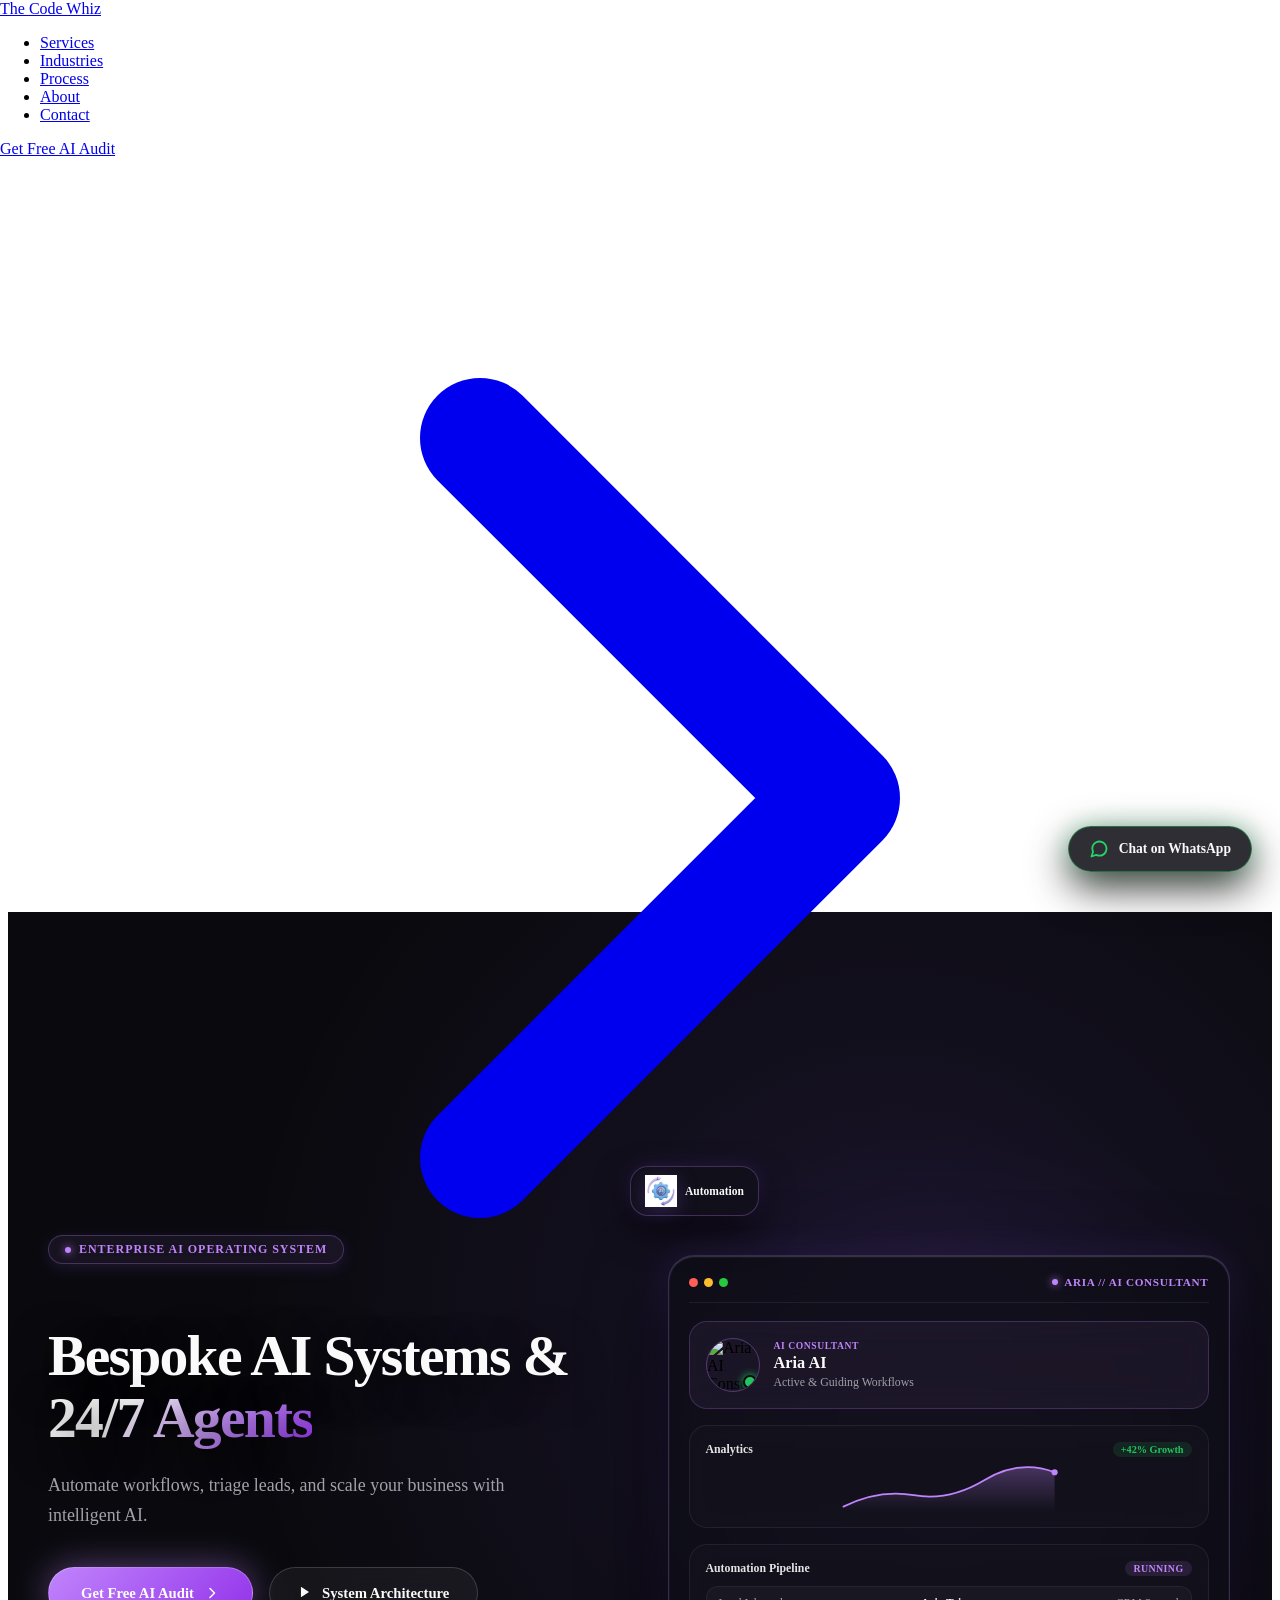
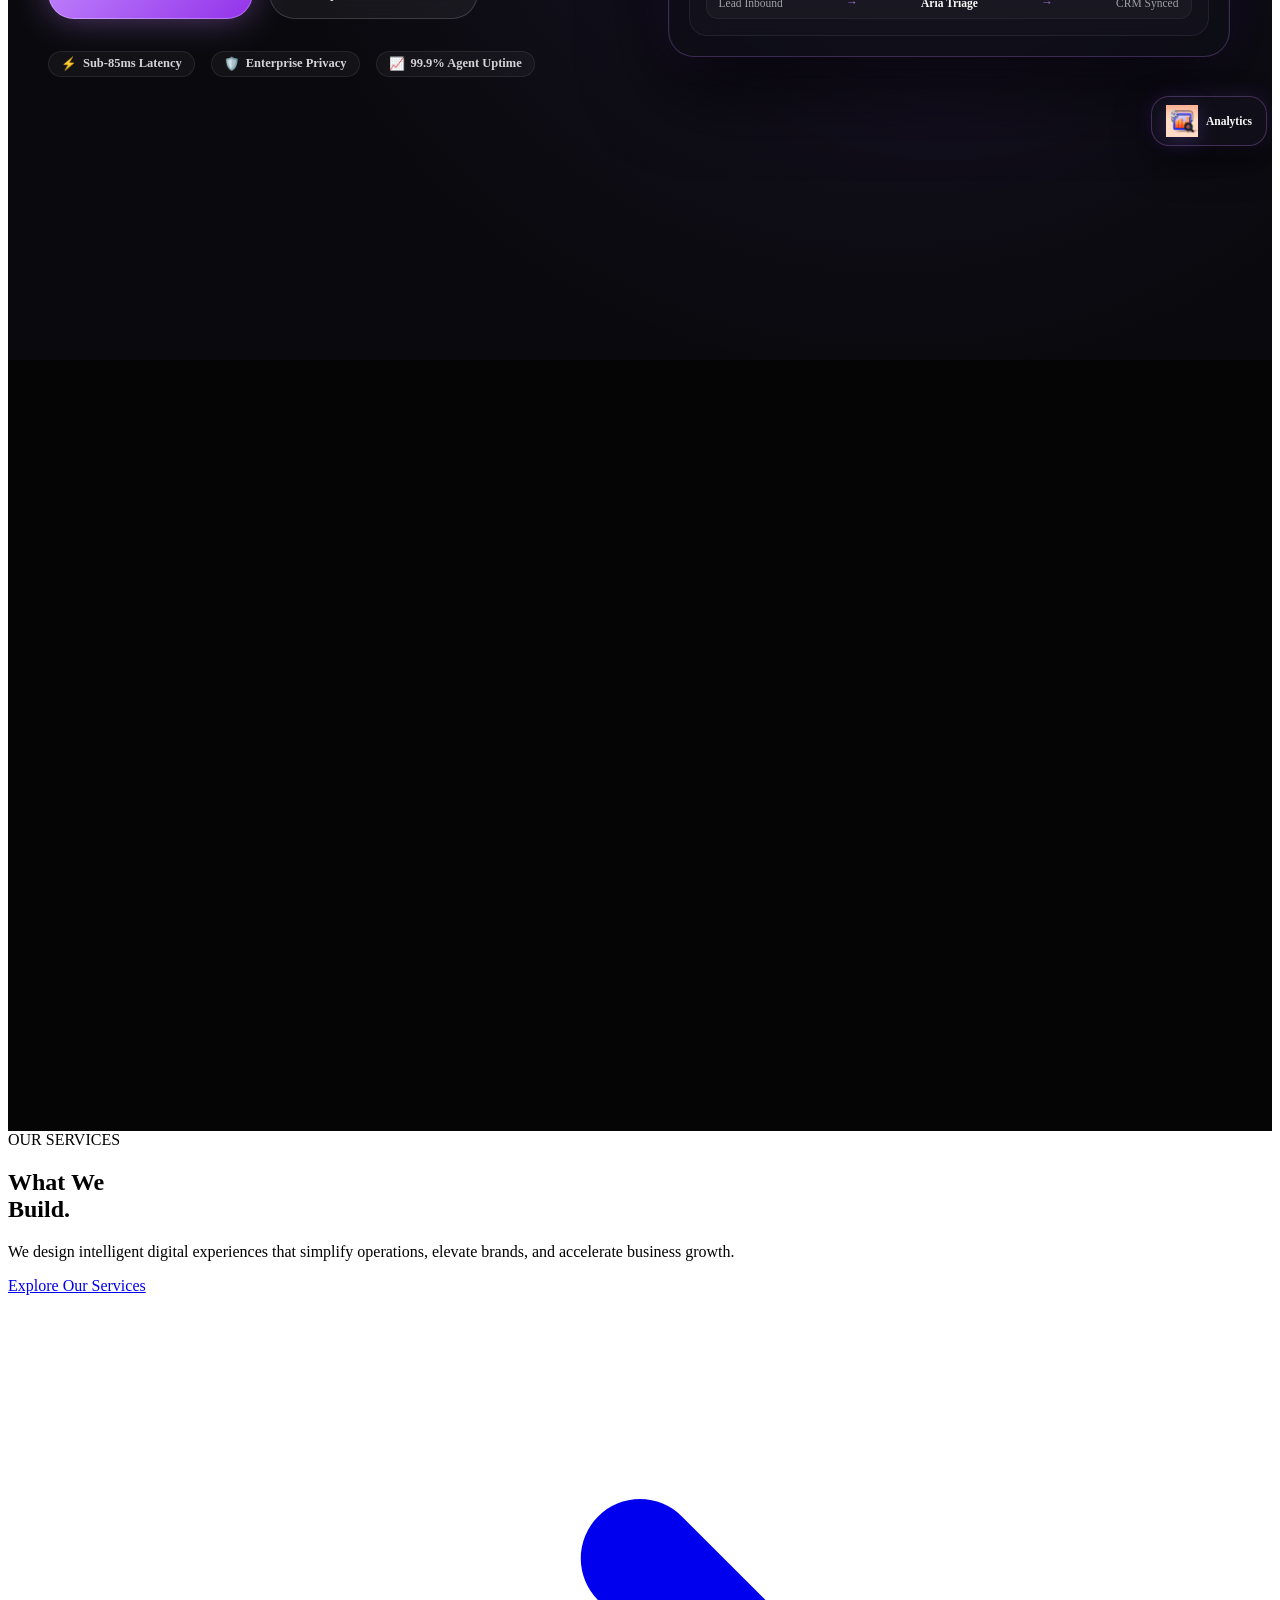
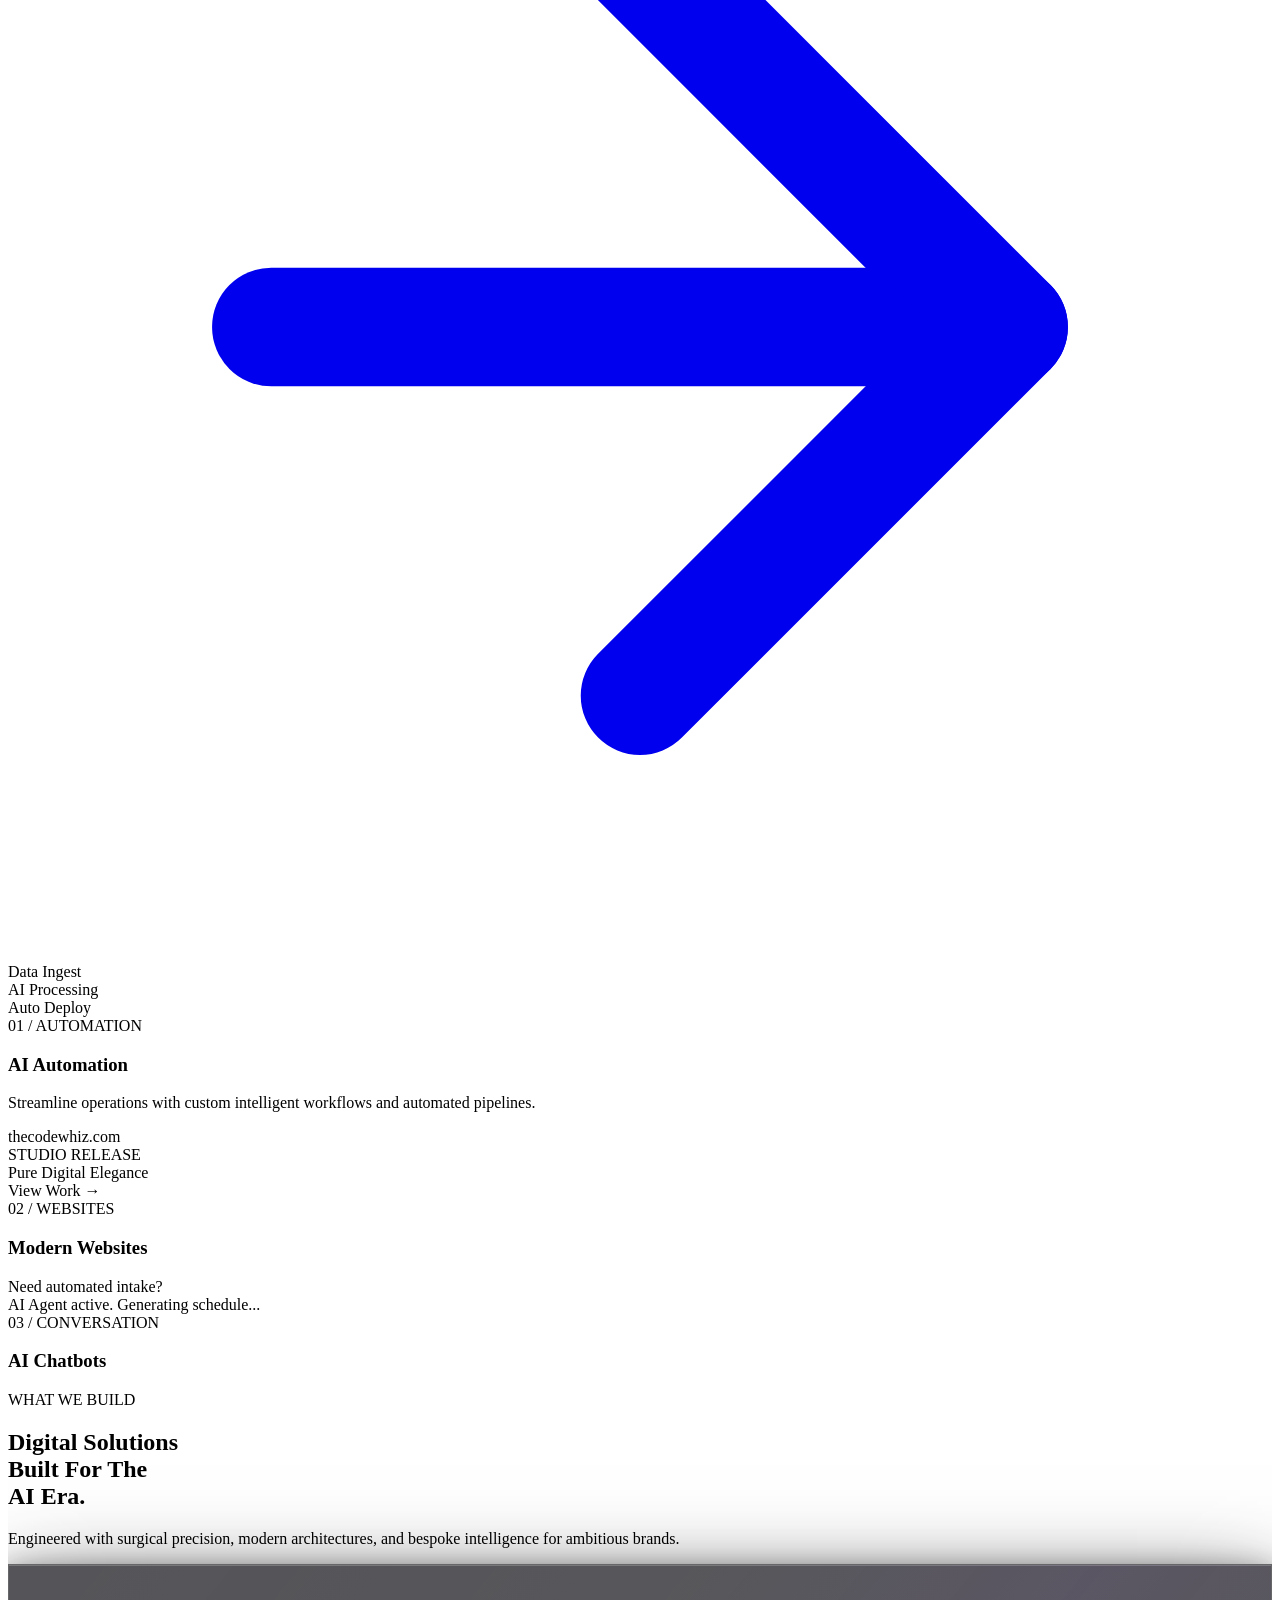
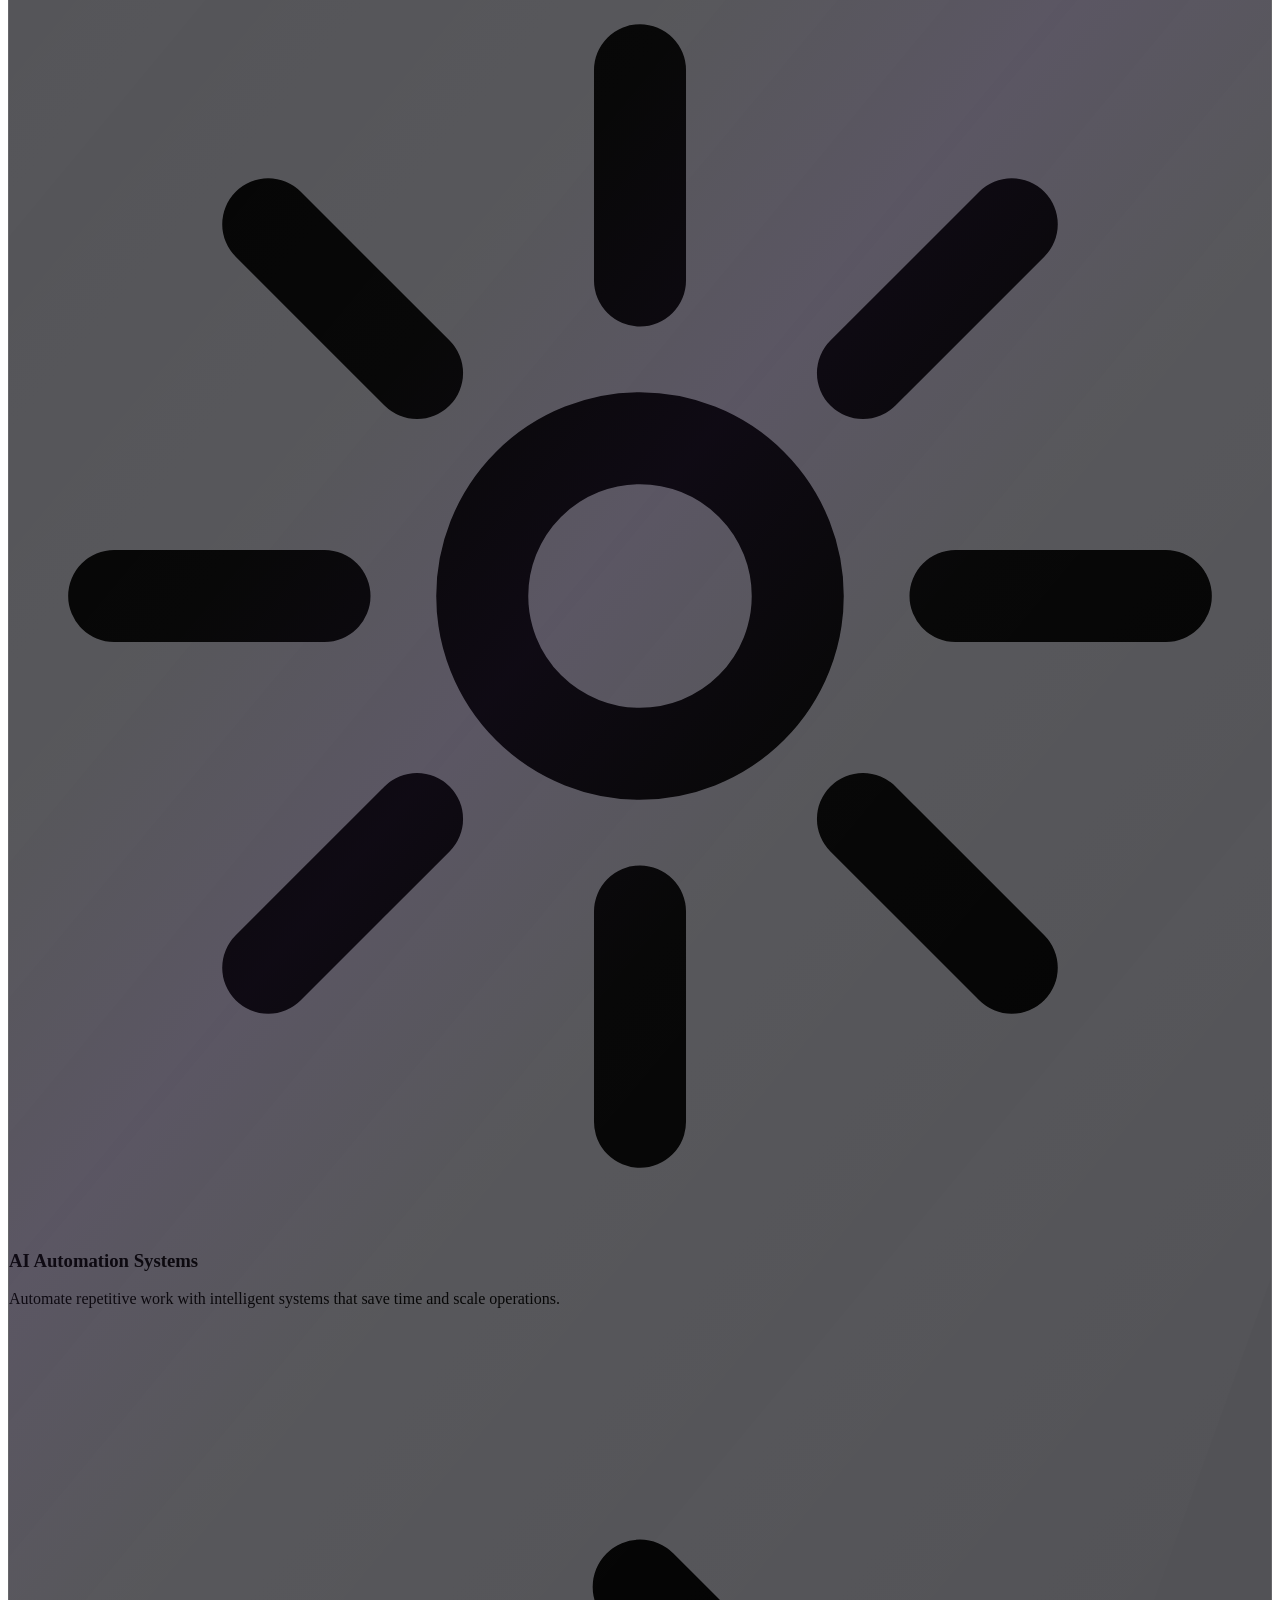
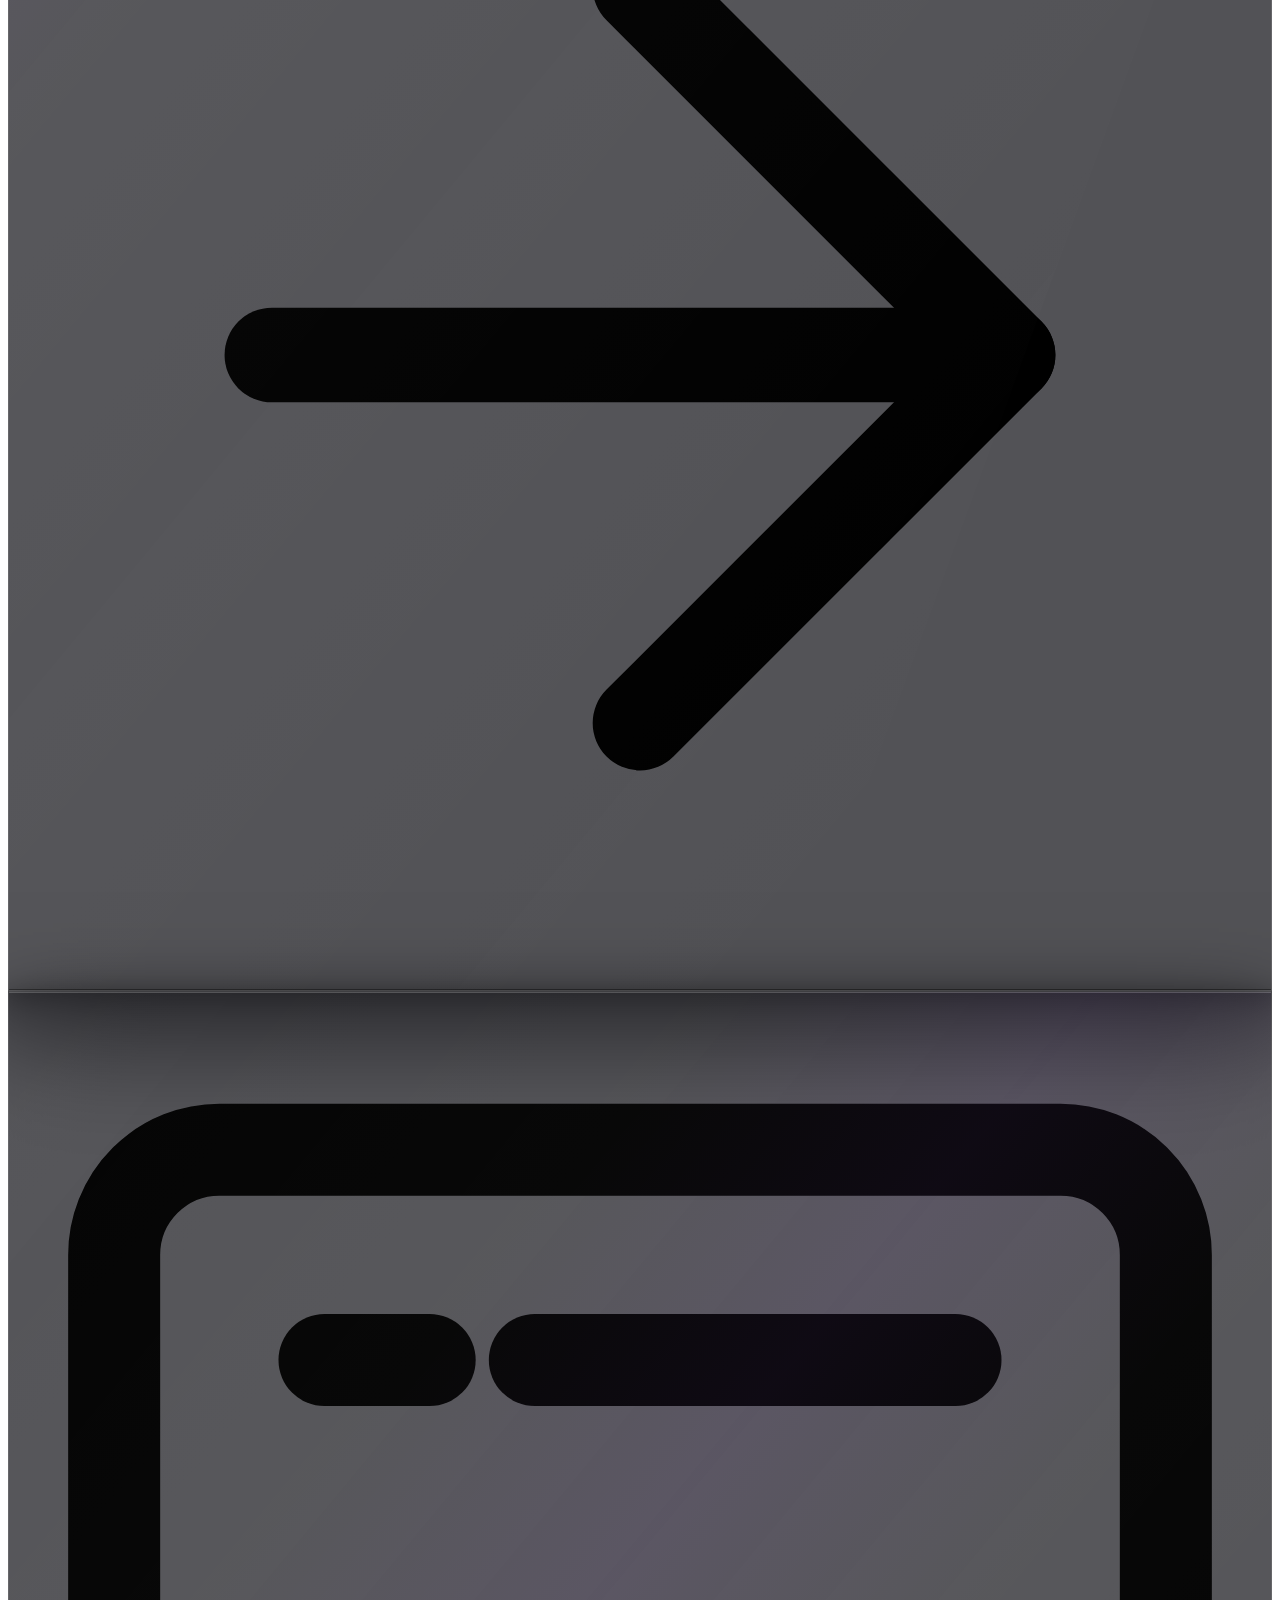
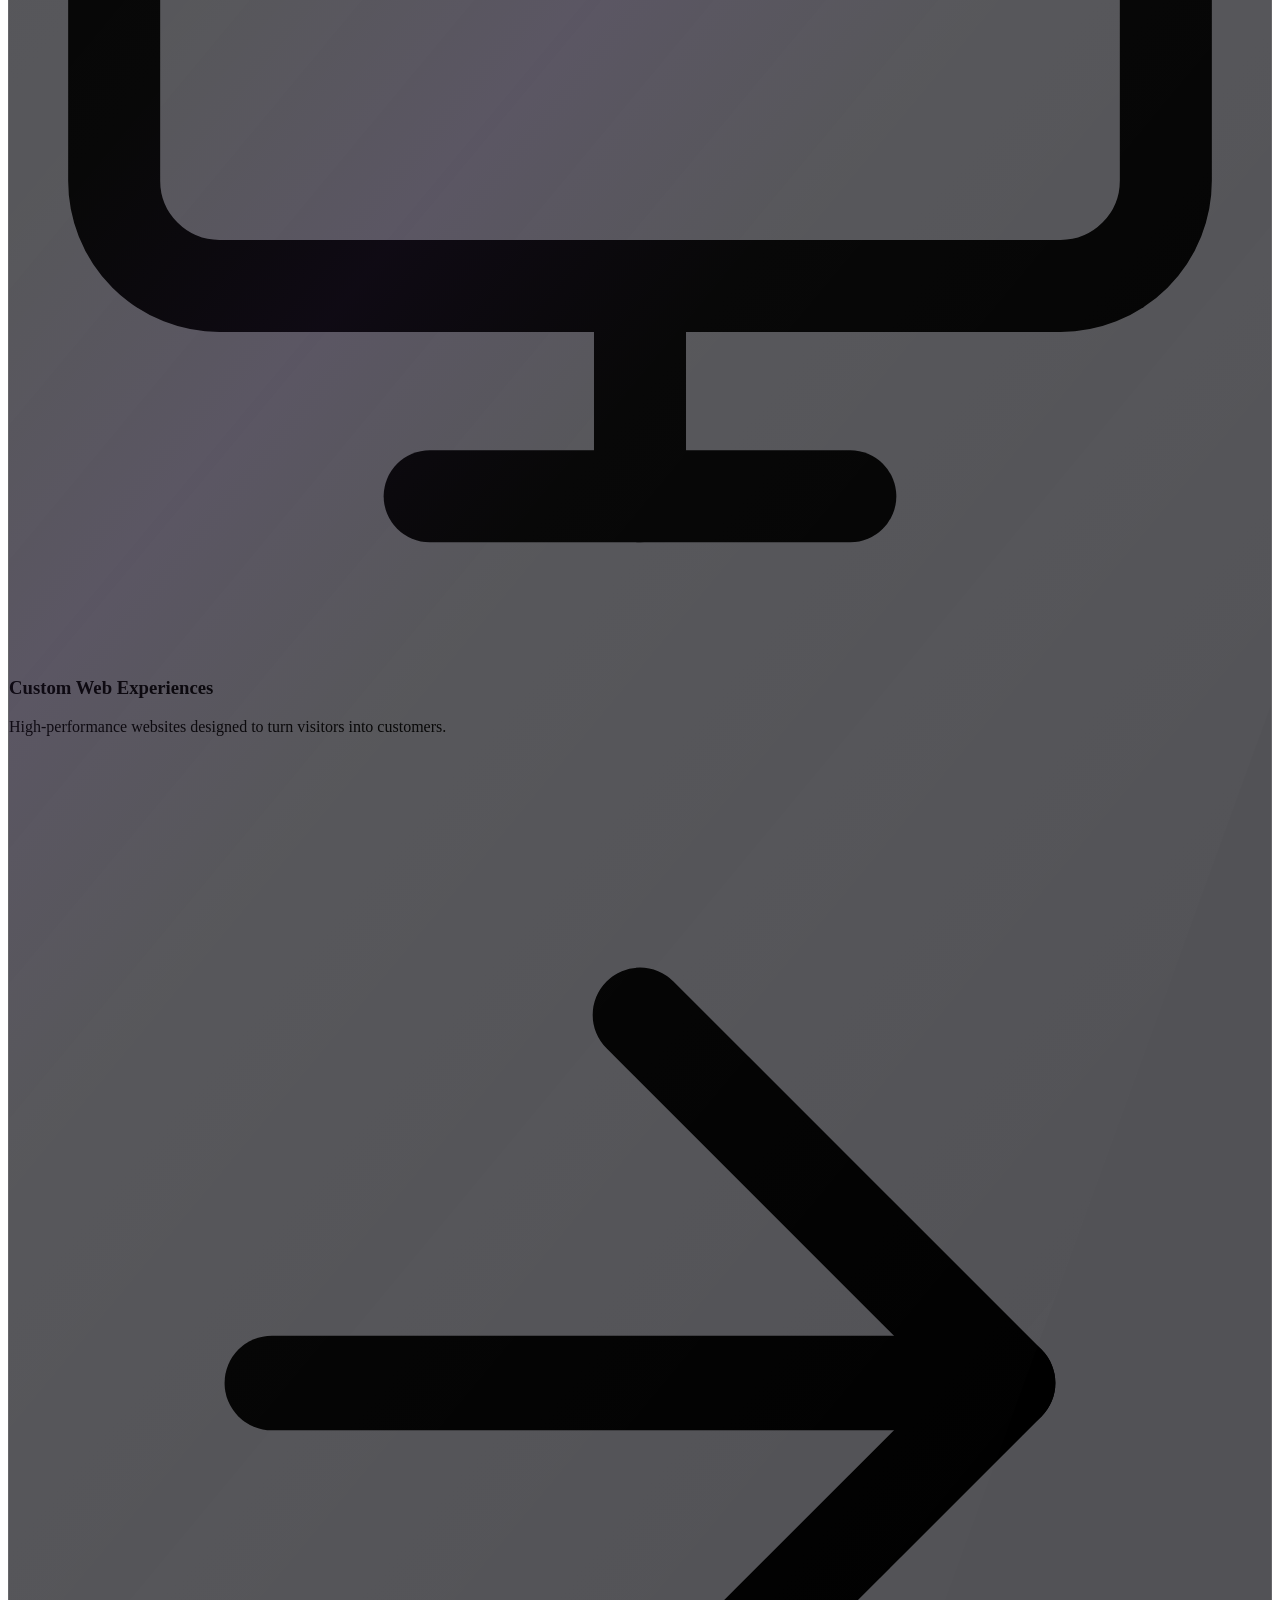
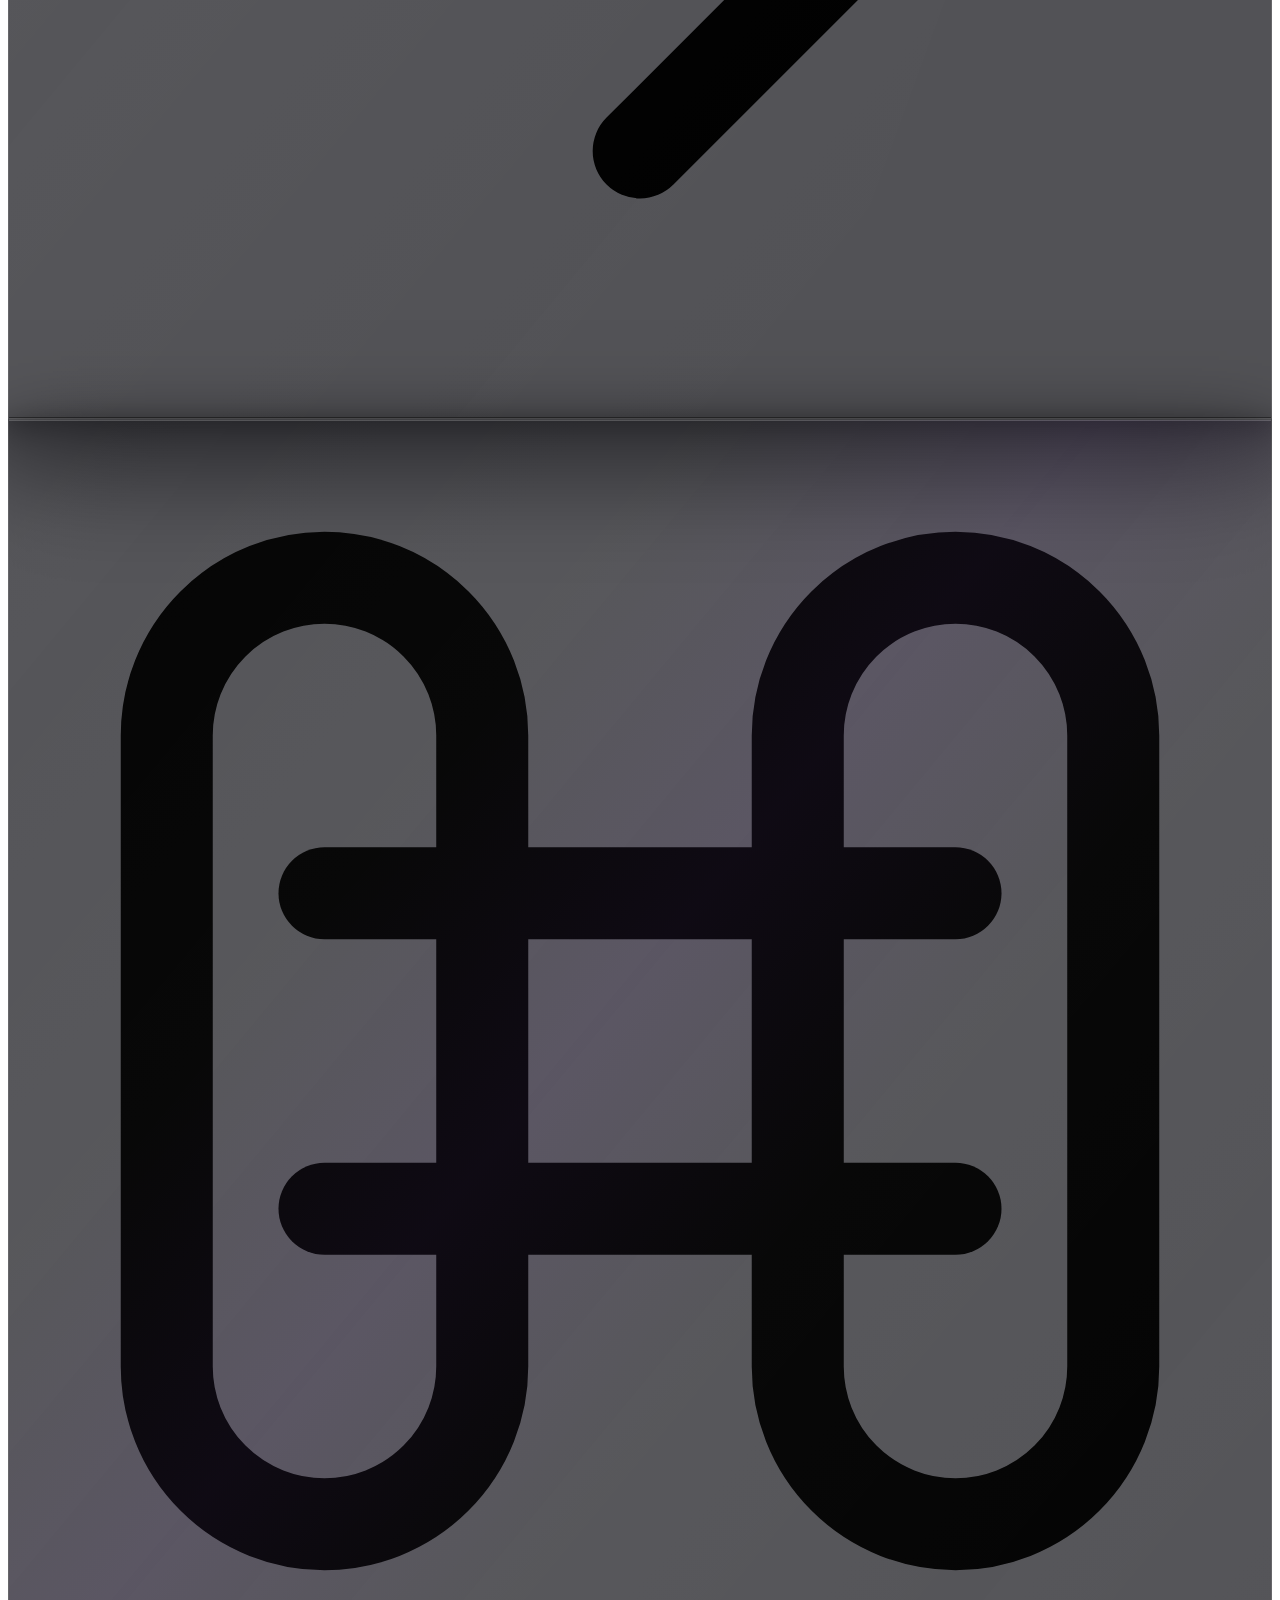
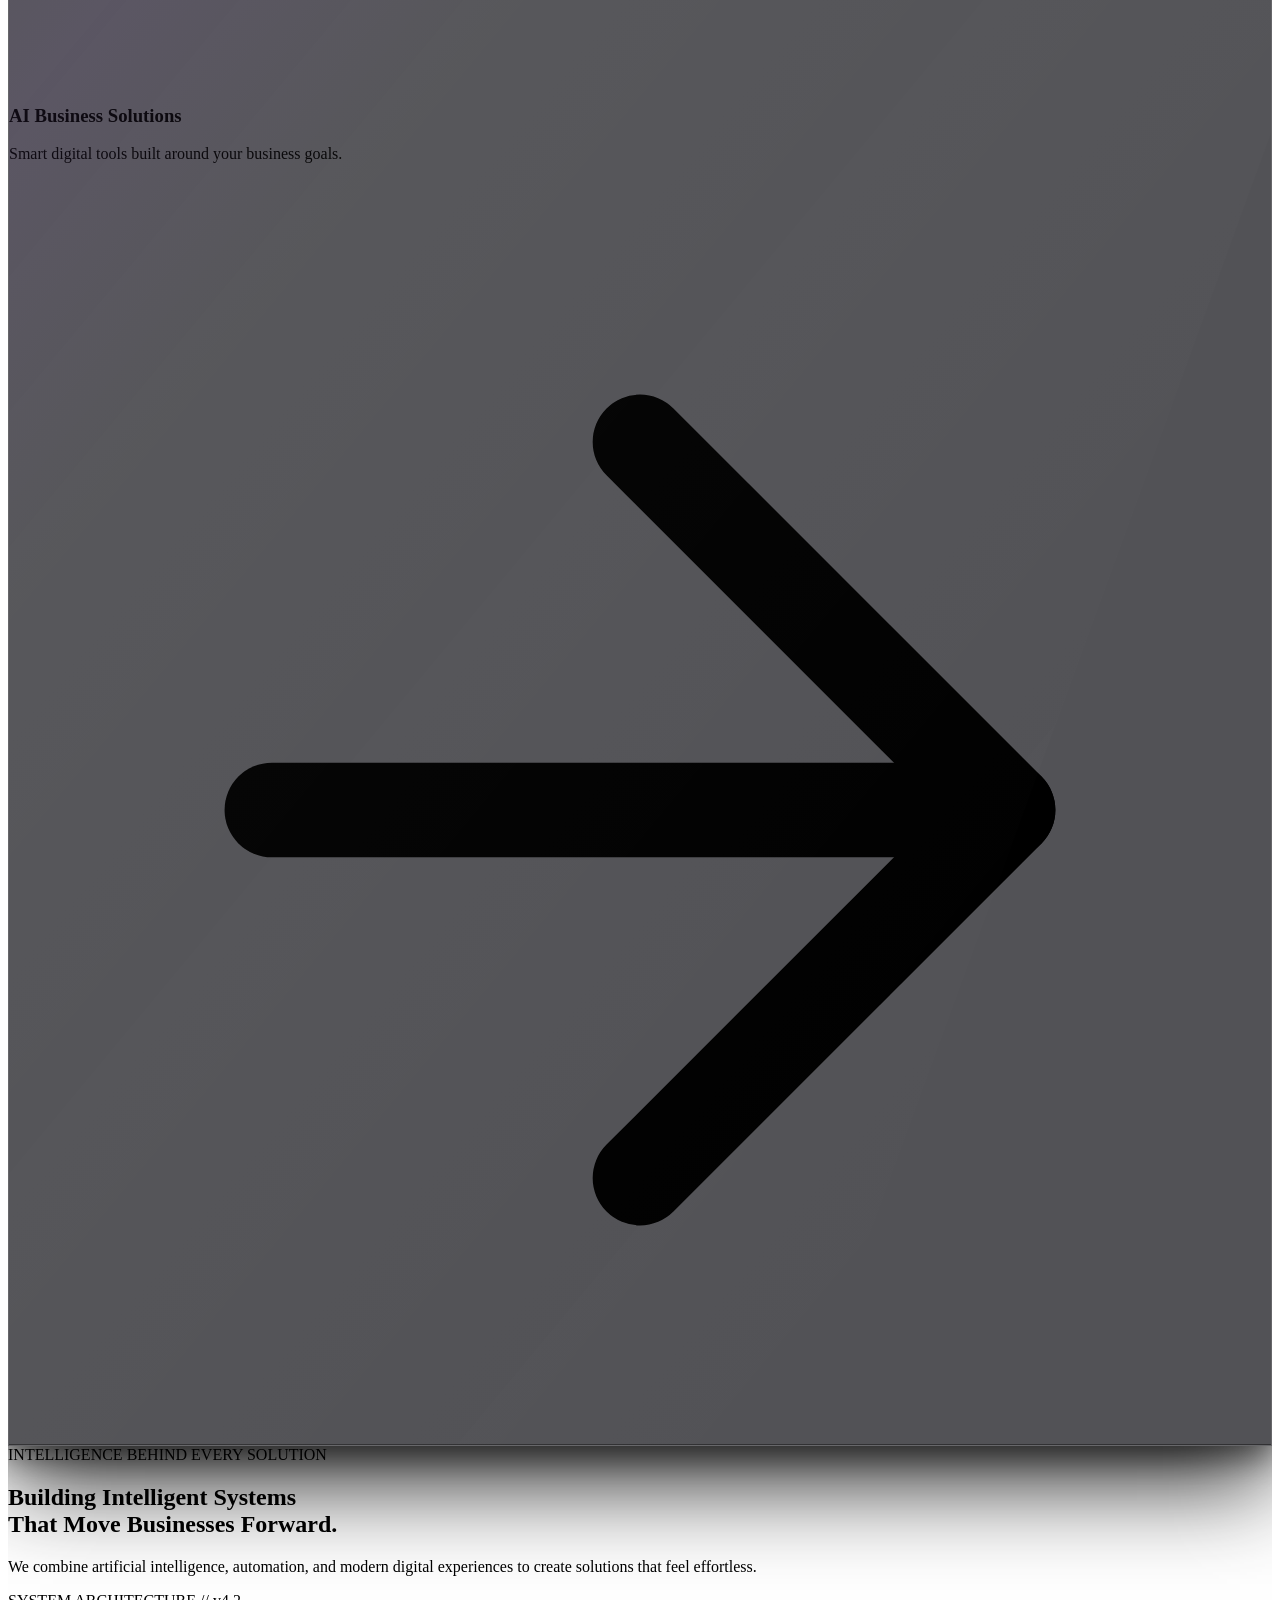
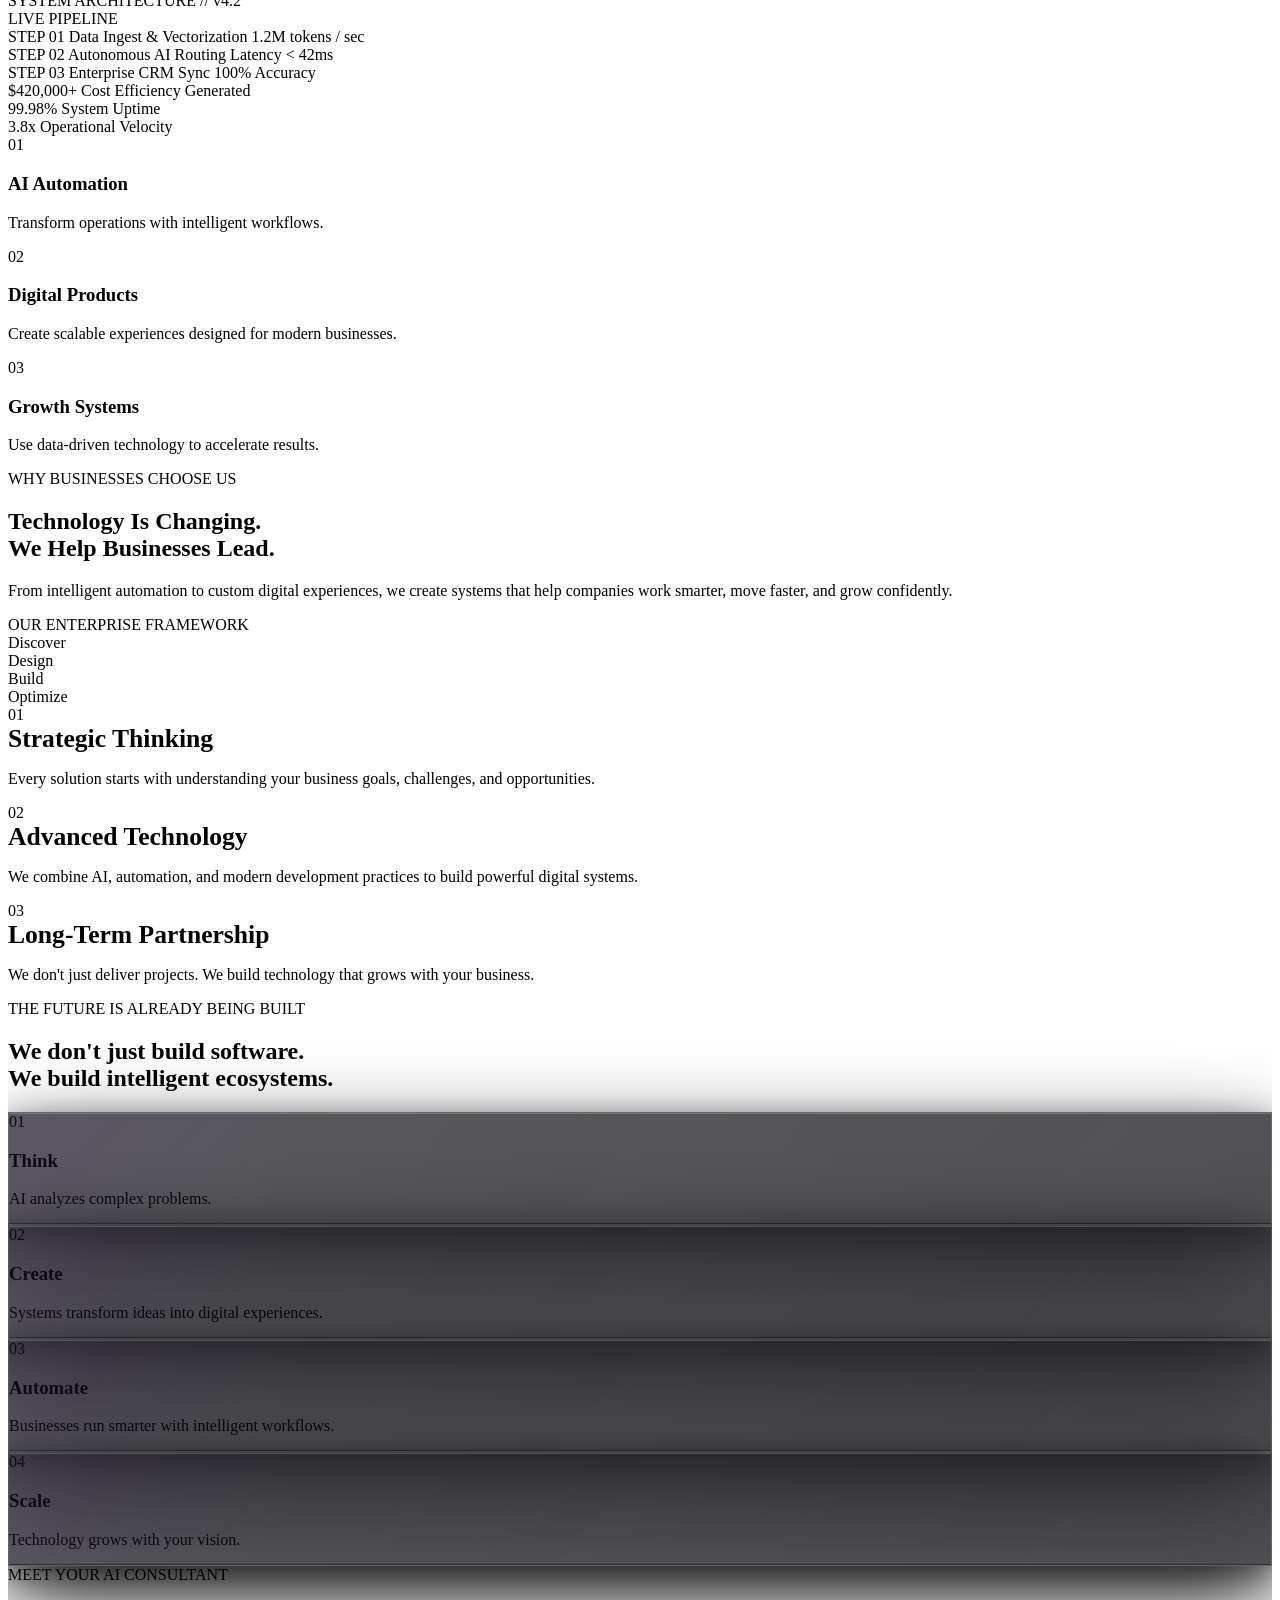
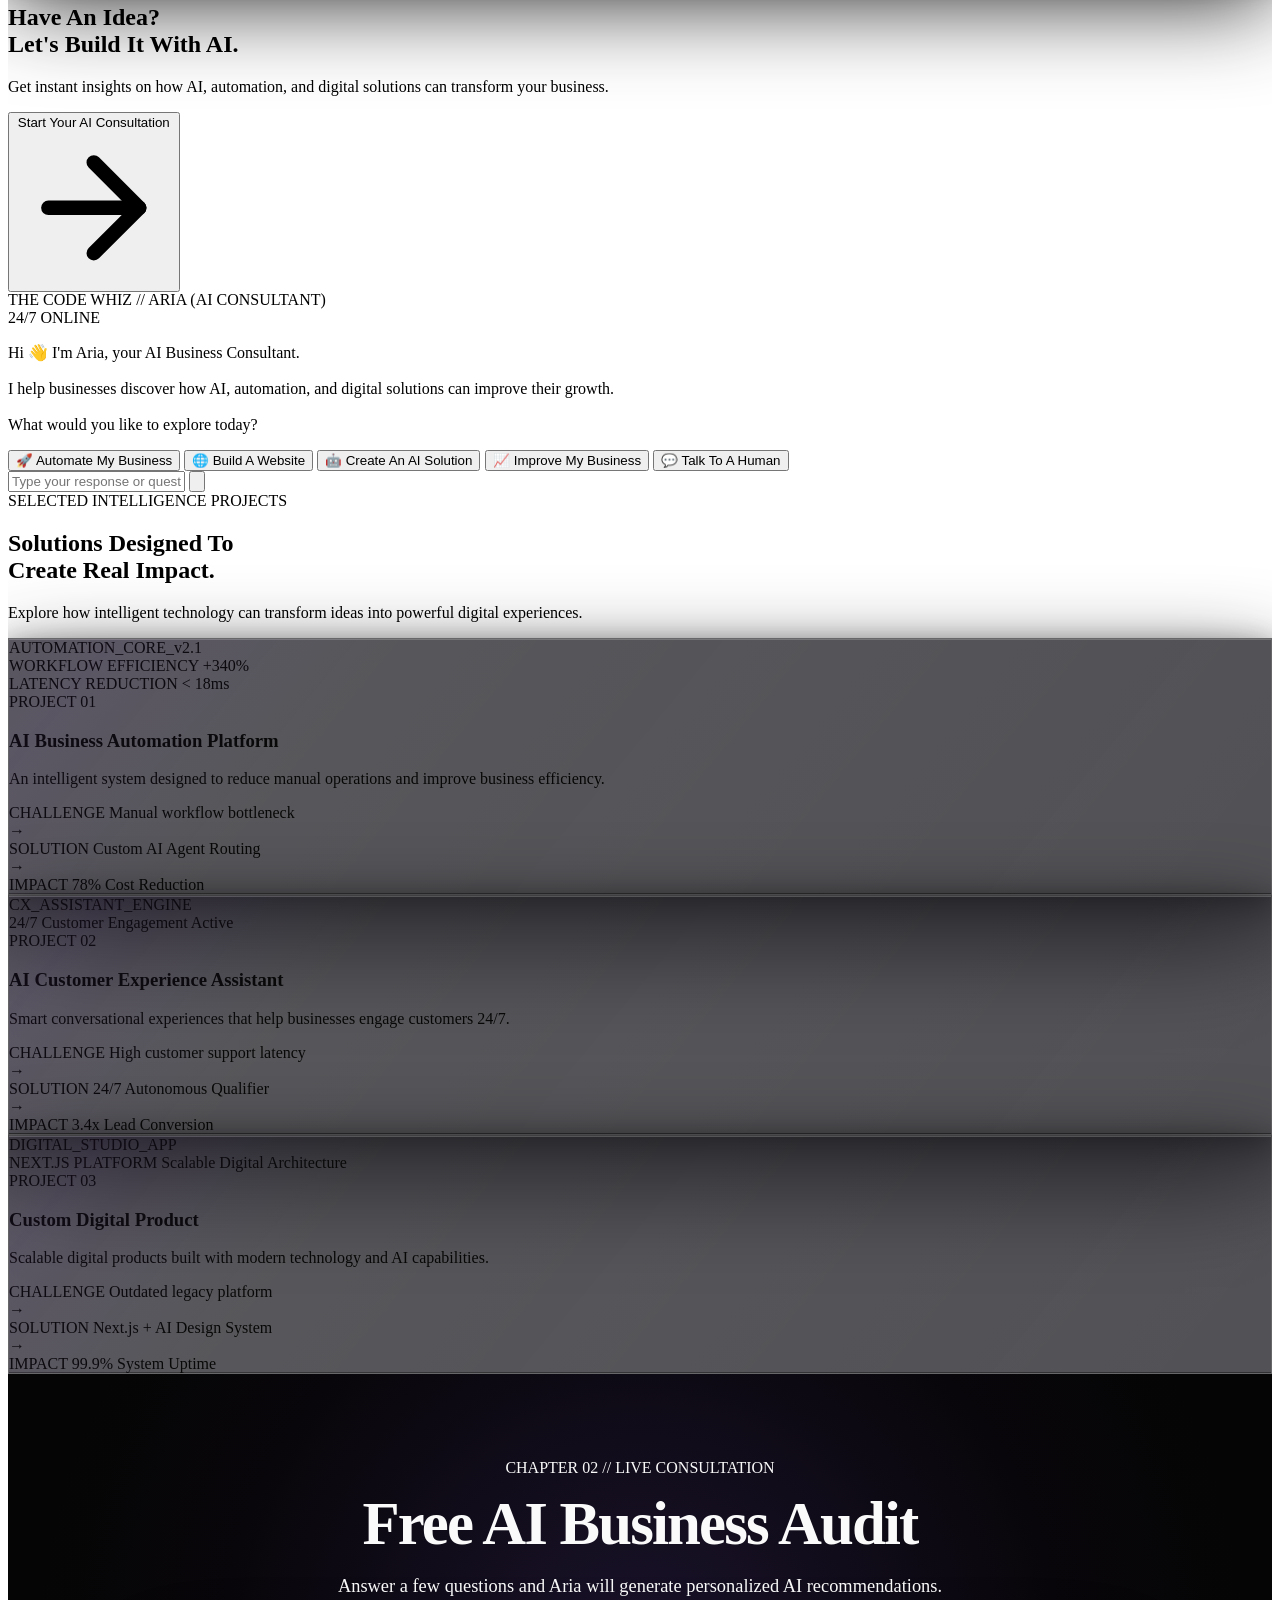
==== commit ea938e76: "feat(hero): make hero heading and subtitle concise, restore animated glowing purple CTA buttons with" ====
--- a/index.html
+++ b/index.html
@@ -191,11 +191,11 @@
                 </div>
 
                 <h1 class="hero-title hero-title--apple" id="hero-title">
-                    Bespoke AI Systems & <br><span class="title-gradient-glow">Autonomous 24/7 Agents</span>
+                    Bespoke AI Systems & <br><span class="title-gradient-glow">24/7 Agents</span>
                 </h1>
 
                 <p class="hero-subtitle hero-subtitle--apple" id="hero-subtitle">
-                    Architecting custom LLM workflows, automated client triage, and real-time operational intelligence engineered for growth-driven companies.
+                    Automate workflows, triage leads, and scale your business with intelligent AI.
                 </p>
 
                 <!-- Dual Buttons: Primary & Secondary -->
--- a/animations.css
+++ b/animations.css
@@ -1452,6 +1452,74 @@
     gap: 16px;
     flex-wrap: wrap;
     margin-bottom: 32px;
+}
+
+/* Primary Button: Get Free AI Audit (Glowing Purple Gradient) */
+.btn-primary-glow {
+    display: inline-flex;
+    align-items: center;
+    justify-content: center;
+    gap: 10px;
+    min-height: 52px;
+    padding: 0 32px;
+    box-sizing: border-box;
+    background: linear-gradient(135deg, #C084FC 0%, #9333EA 100%);
+    color: #FFFFFF !important;
+    font-family: var(--font-heading);
+    font-size: 0.92rem;
+    font-weight: 700;
+    border-radius: 9999px;
+    border: 1px solid rgba(255, 255, 255, 0.25);
+    box-shadow: 0 0 35px rgba(192, 132, 252, 0.45), 0 10px 25px rgba(0, 0, 0, 0.5);
+    transition: all 0.35s cubic-bezier(0.16, 1, 0.3, 1) !important;
+    text-decoration: none;
+    line-height: 1;
+    cursor: pointer;
+}
+
+.btn-primary-glow:hover {
+    transform: translateY(-3px) scale(1.03);
+    box-shadow: 0 0 55px rgba(192, 132, 252, 0.8), 0 15px 35px rgba(0, 0, 0, 0.6);
+    background: linear-gradient(135deg, #D8B4FE 0%, #A855F7 100%);
+}
+
+.btn-primary-glow .btn-arrow {
+    width: 16px;
+    height: 16px;
+    transition: transform 0.3s ease;
+}
+
+.btn-primary-glow:hover .btn-arrow {
+    transform: translateX(4px);
+}
+
+/* Secondary Button: System Architecture */
+.btn-secondary-ghost {
+    display: inline-flex;
+    align-items: center;
+    justify-content: center;
+    gap: 10px;
+    min-height: 52px;
+    padding: 0 28px;
+    box-sizing: border-box;
+    background: rgba(255, 255, 255, 0.05);
+    border: 1px solid rgba(255, 255, 255, 0.16);
+    color: #FAFAFA !important;
+    font-family: var(--font-heading);
+    font-size: 0.92rem;
+    font-weight: 600;
+    border-radius: 9999px;
+    backdrop-filter: blur(16px);
+    transition: all 0.35s cubic-bezier(0.16, 1, 0.3, 1) !important;
+    cursor: pointer;
+    line-height: 1;
+}
+
+.btn-secondary-ghost:hover {
+    transform: translateY(-3px) scale(1.03);
+    background: rgba(192, 132, 252, 0.12);
+    border-color: rgba(192, 132, 252, 0.5);
+    box-shadow: 0 10px 35px rgba(139, 92, 246, 0.35);
 }
 
 .hero-trust-row {
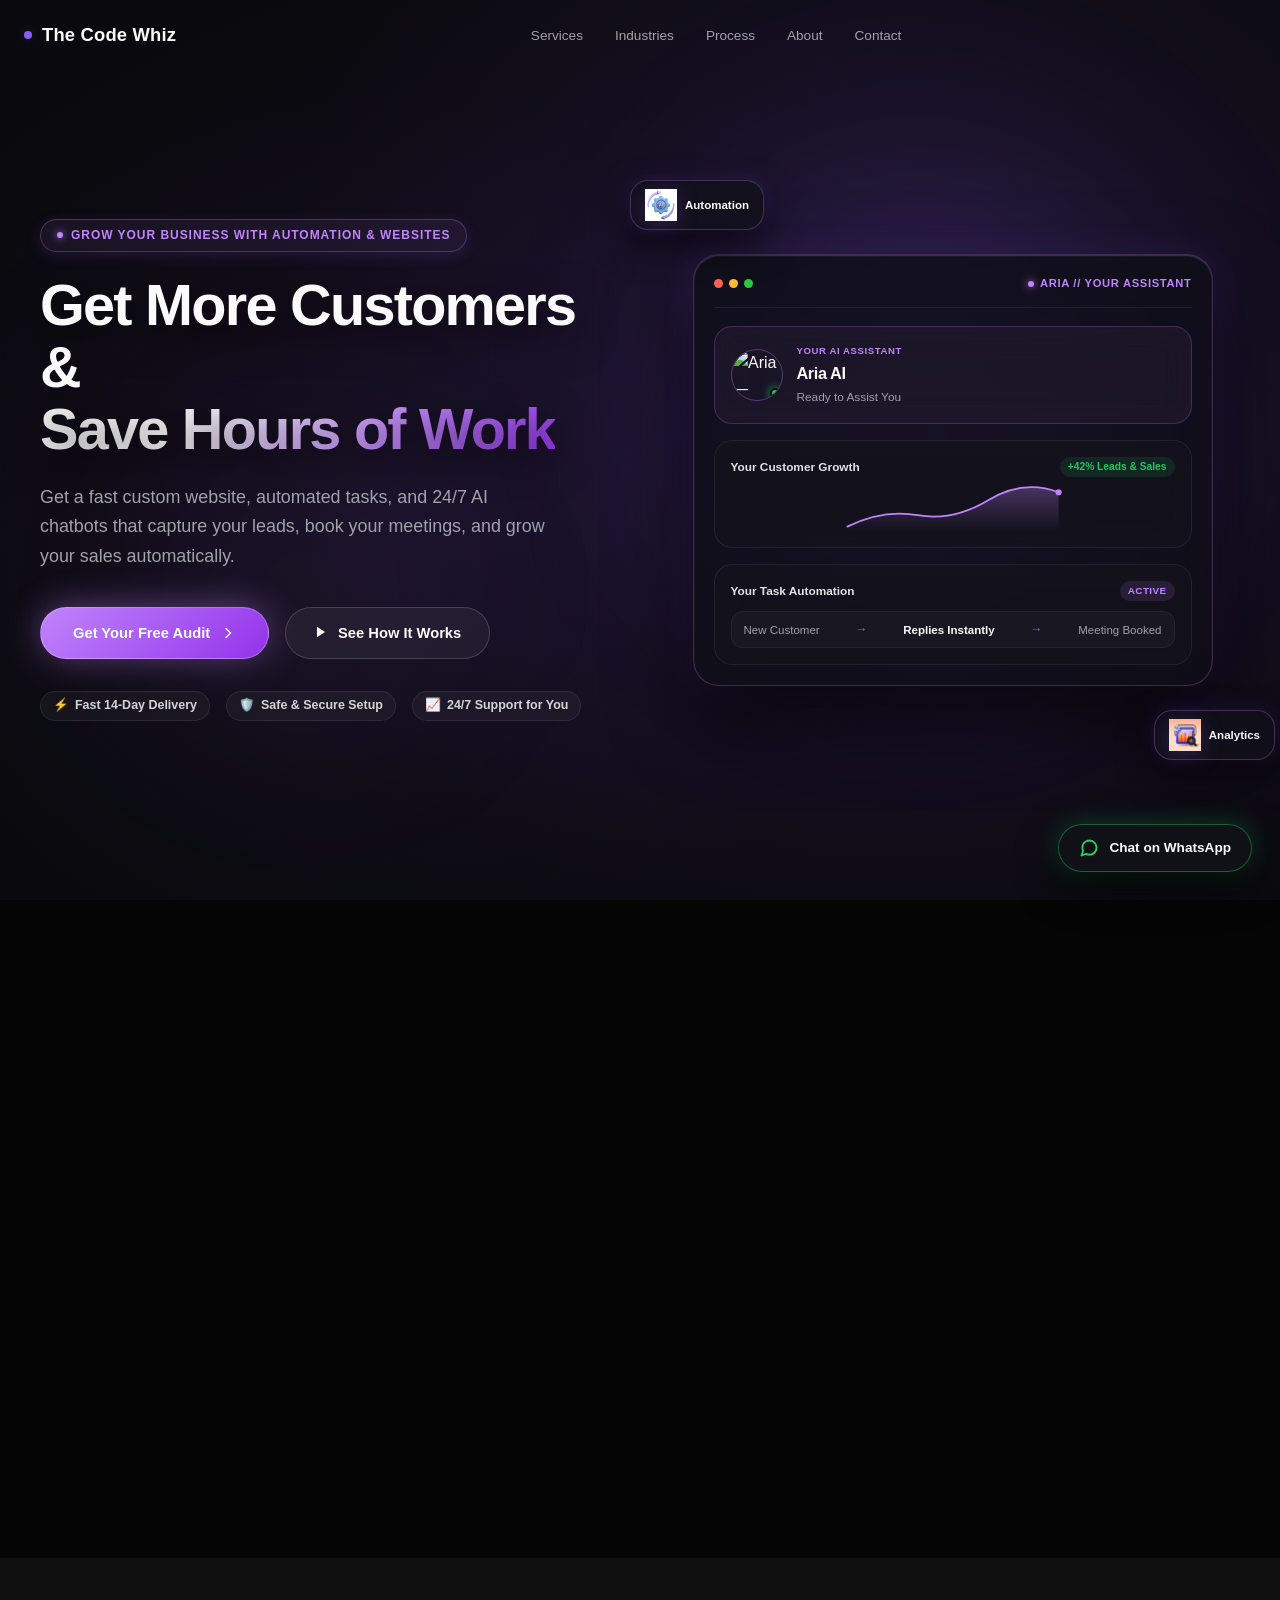
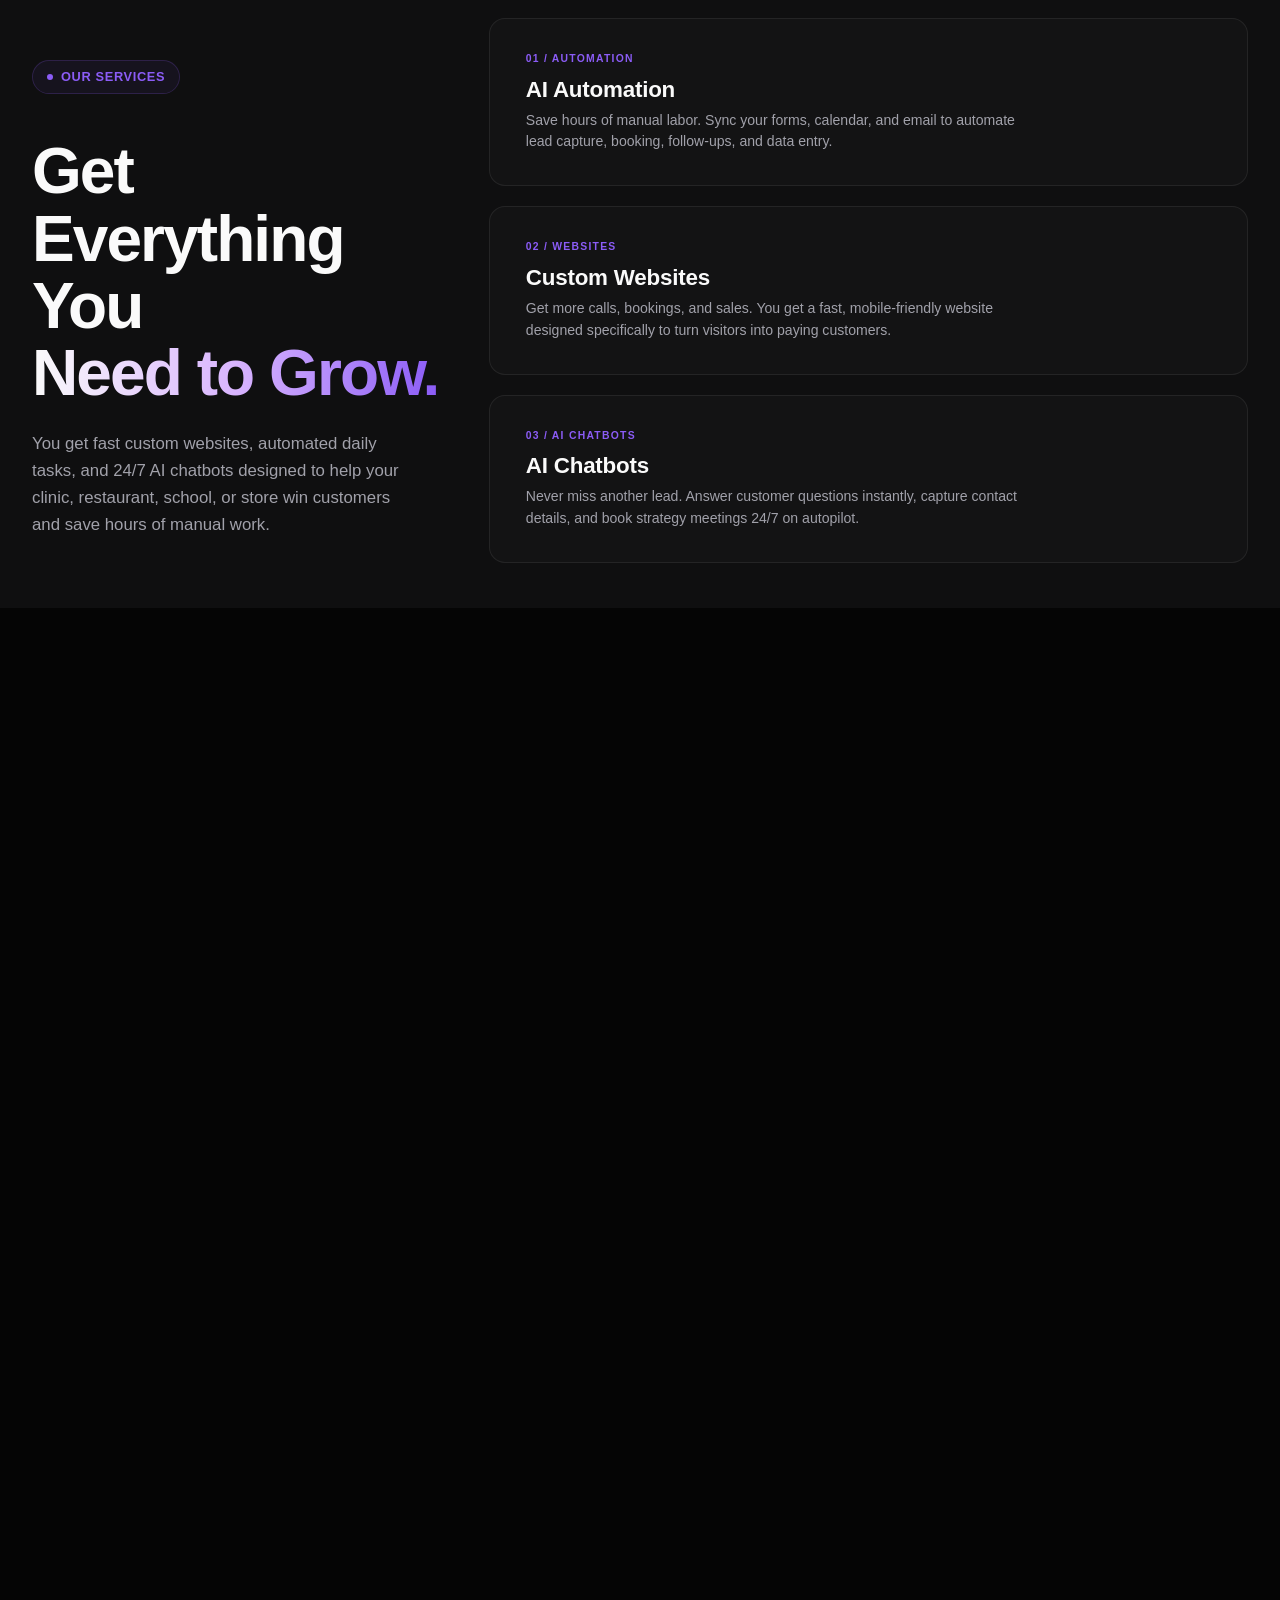
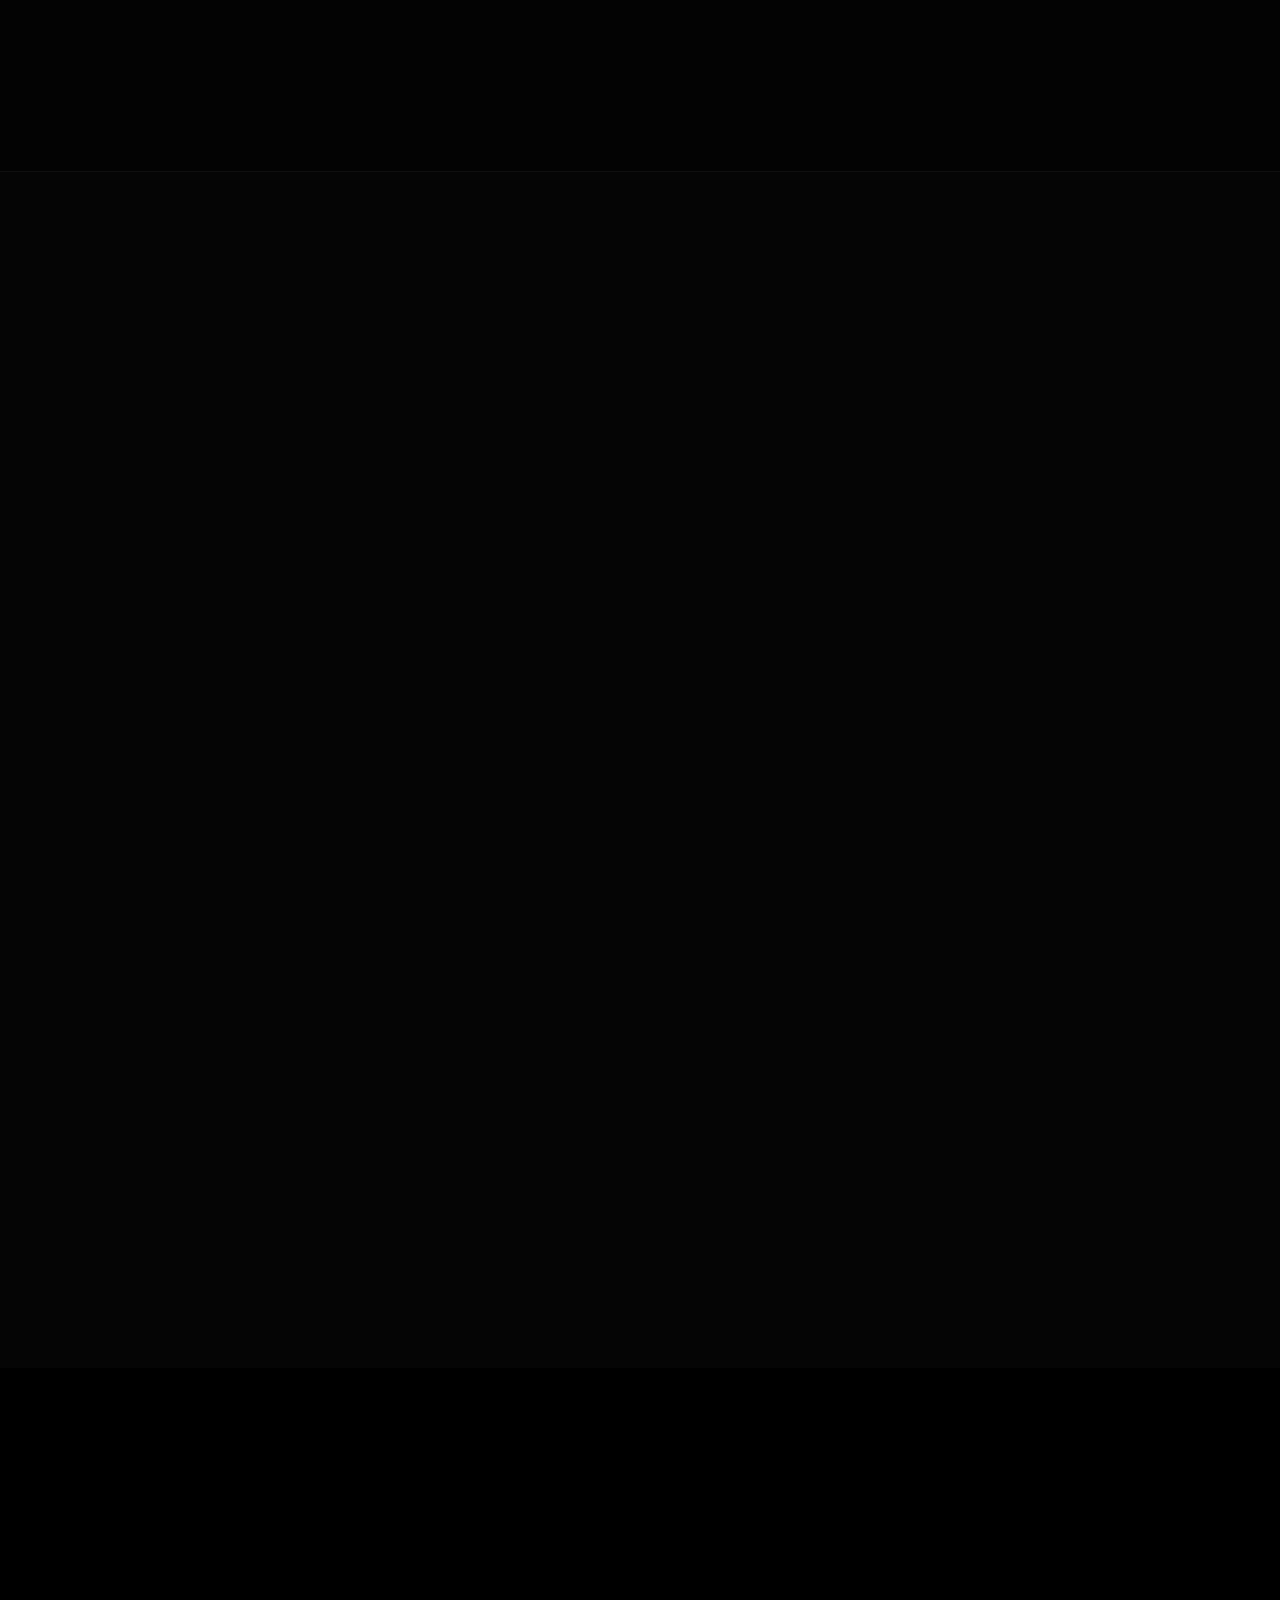
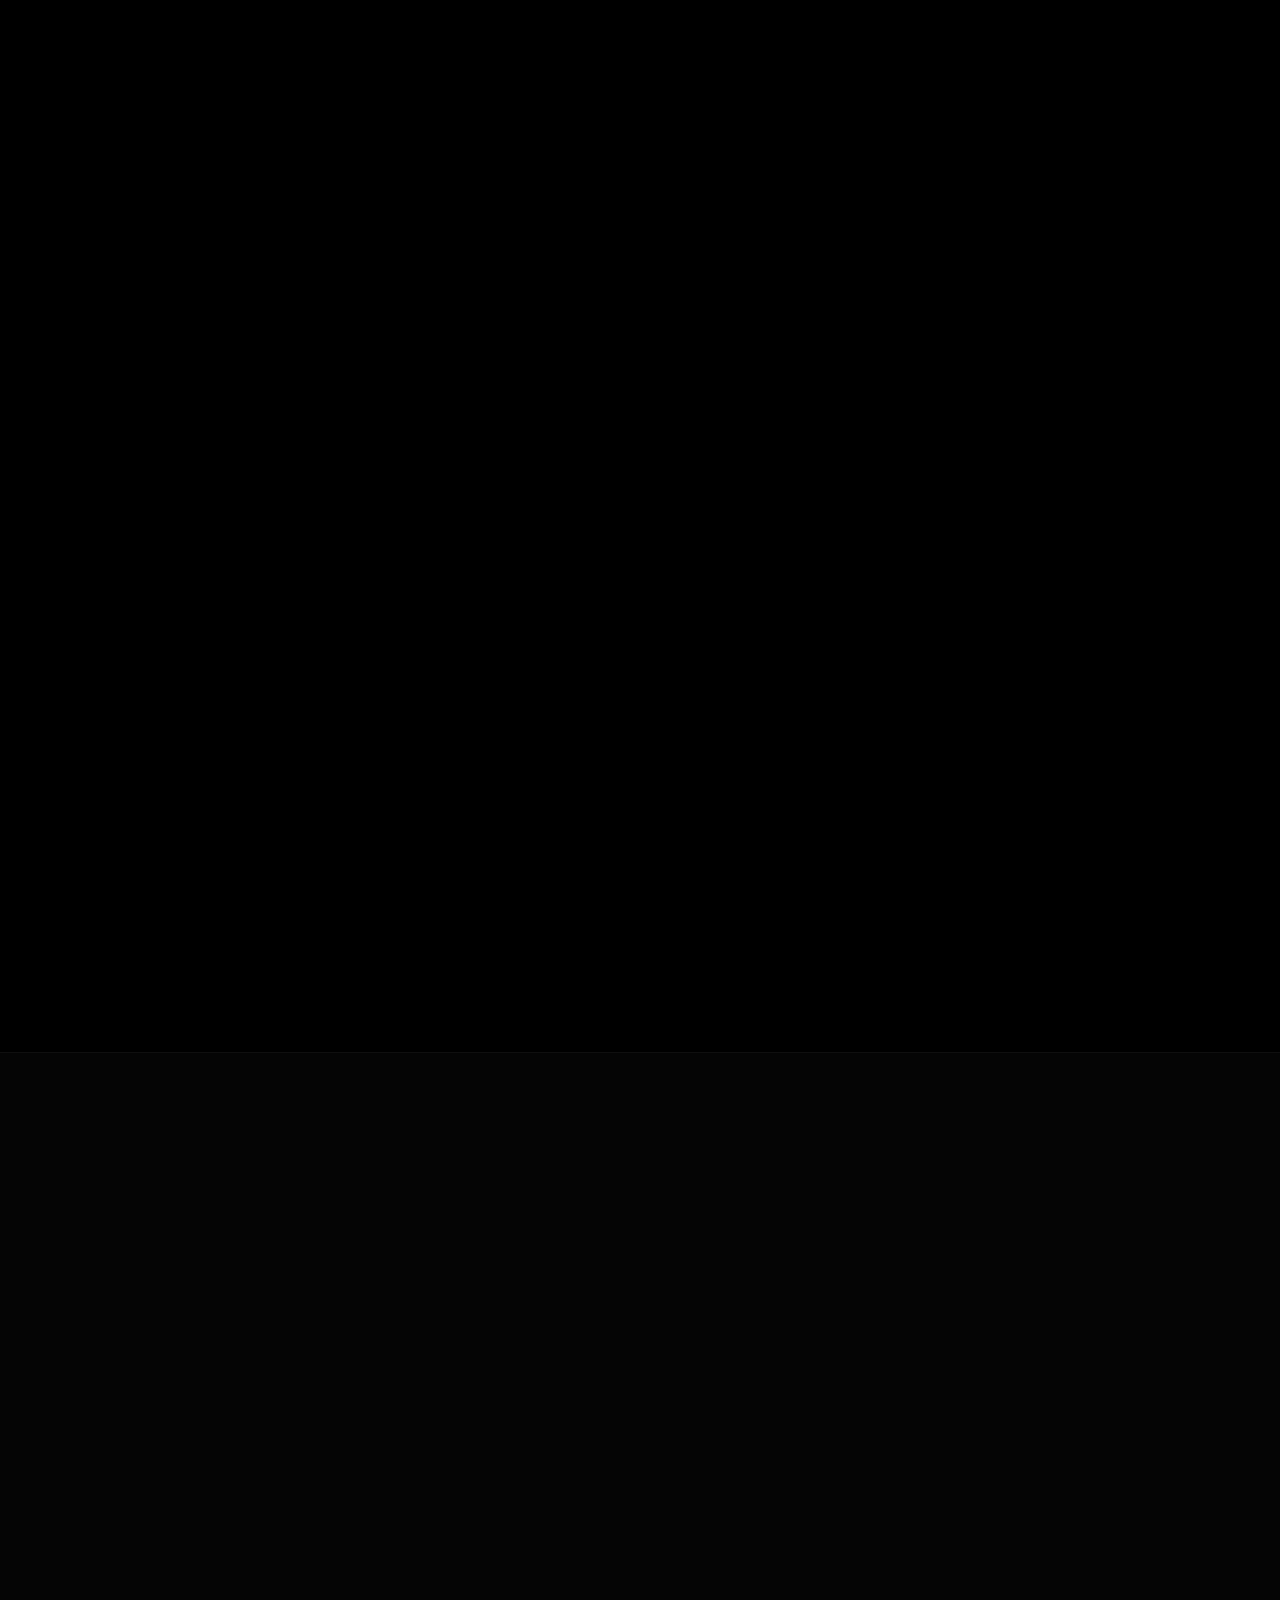
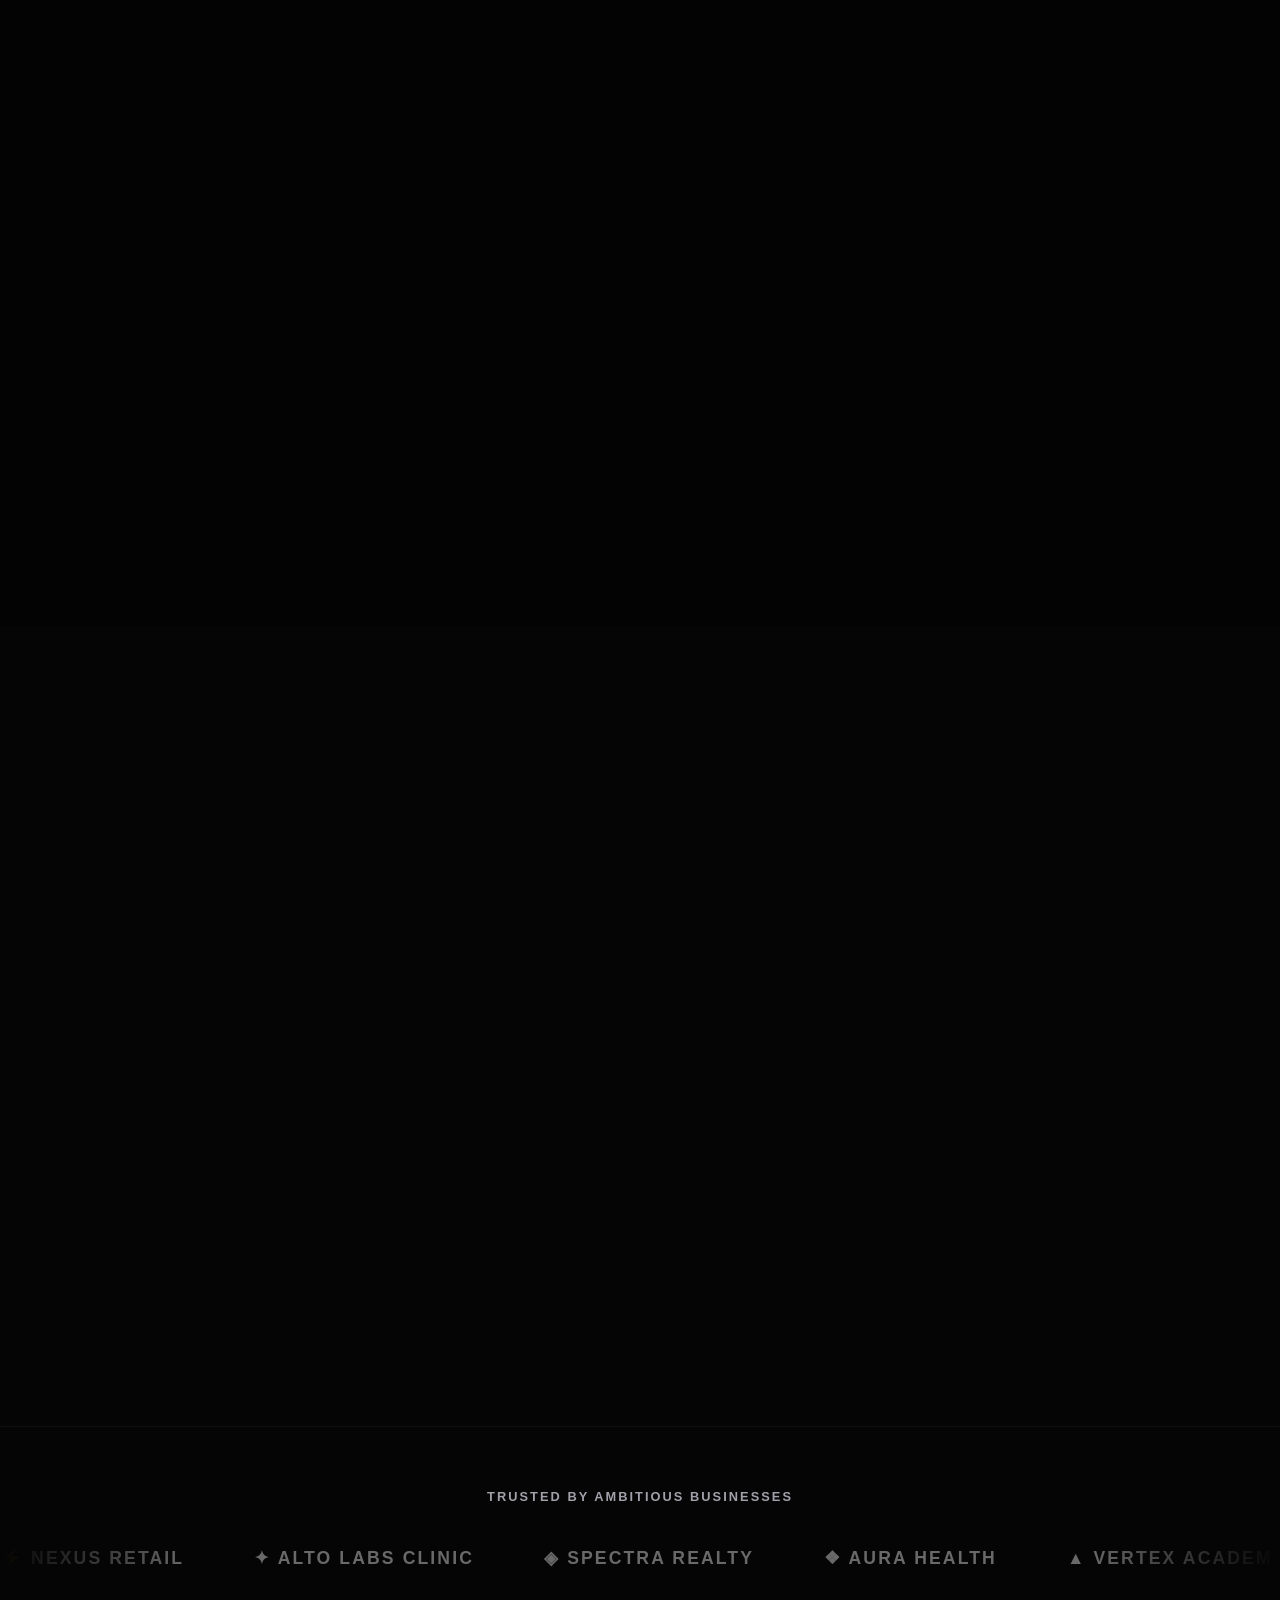
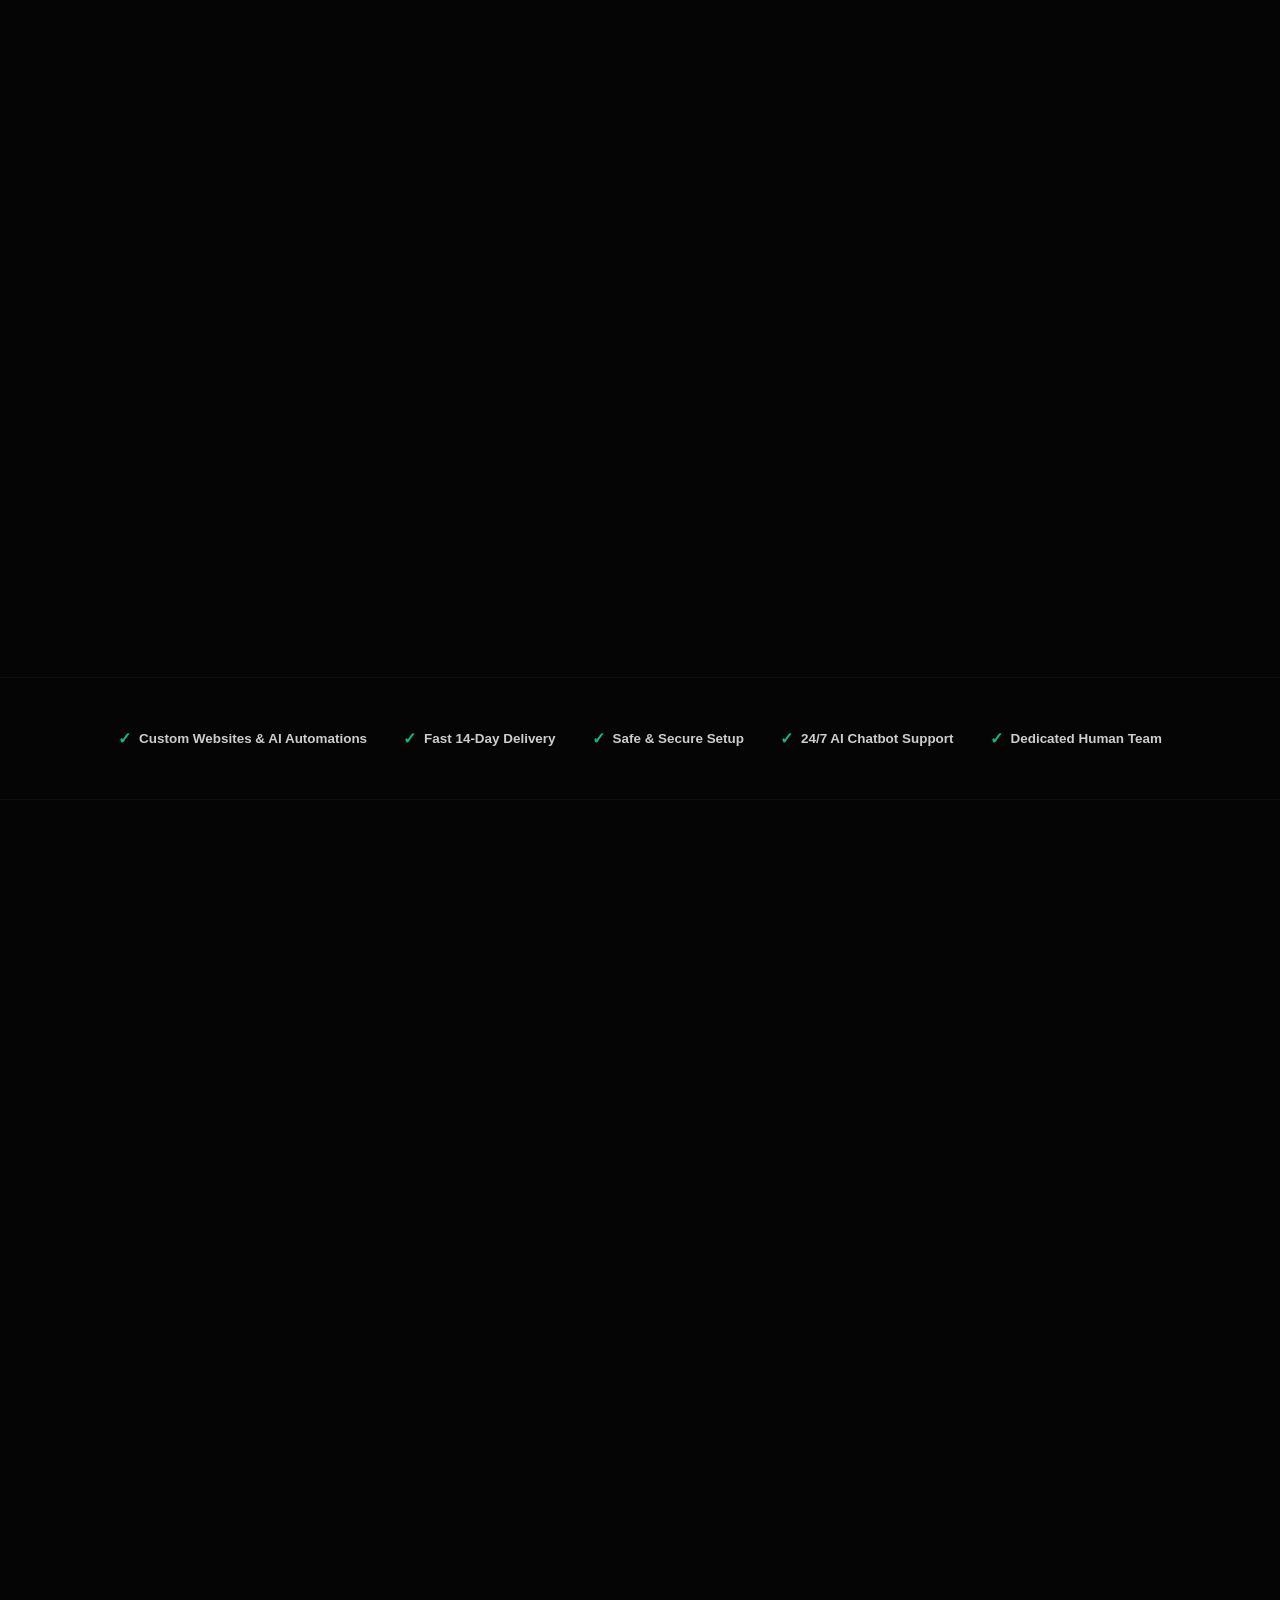
==== commit bc45fe49: "chore: apply conversion copy polish focusing on you-oriented customer benefits and outcomes" ====
--- a/index.html
+++ b/index.html
@@ -3,9 +3,9 @@
 <head>
     <meta charset="UTF-8">
     <meta name="viewport" content="width=device-width, initial-scale=1.0">
-    <title>The Code Whiz // Bespoke AI Infrastructure & 24/7 Autonomous AI Agents</title>
-    <meta name="description" content="Engineering next-generation AI automations, intelligent web platforms, and 24/7 AI agents for growth-driven companies. Book a strategy session with Aria AI.">
-    <meta name="keywords" content="AI automation, AI agents, enterprise AI development, custom AI solutions, Aria AI, web automation, AI lead generation, AI customer support">
+    <title>The Code Whiz // Custom Websites, AI Automations & 24/7 AI Chatbots</title>
+    <meta name="description" content="We build custom websites, automated workflows, and 24/7 AI chatbots for small businesses, clinics, restaurants, real estate, and e-commerce stores. Save time and get more customers.">
+    <meta name="keywords" content="custom websites, AI automation, AI chatbots, customer support bot, lead generation, small business automation, real estate website, restaurant booking bot">
     <meta name="author" content="The Code Whiz AI Lab">
     <meta name="robots" content="index, follow">
     <link rel="canonical" href="https://thecodewhizz.vercel.app/">
@@ -13,16 +13,16 @@
     <!-- Open Graph / Facebook -->
     <meta property="og:type" content="website">
     <meta property="og:url" content="https://thecodewhizz.vercel.app/">
-    <meta property="og:title" content="The Code Whiz // Bespoke AI Infrastructure & Autonomous AI Agents">
-    <meta property="og:description" content="Engineering next-generation AI automations, intelligent web platforms, and 24/7 AI agents for growth-driven companies worldwide.">
+    <meta property="og:title" content="The Code Whiz // Custom Websites, AI Automations & AI Chatbots">
+    <meta property="og:description" content="We build custom websites, automated workflows, and 24/7 AI chatbots to help small businesses save time and win more customers.">
     <meta property="og:image" content="https://thecodewhizz.vercel.app/aria_hero_circular.webp">
     <meta property="og:site_name" content="The Code Whiz">
 
     <!-- Twitter / X Cards -->
     <meta name="twitter:card" content="summary_large_image">
     <meta name="twitter:url" content="https://thecodewhizz.vercel.app/">
-    <meta name="twitter:title" content="The Code Whiz // Bespoke AI Infrastructure">
-    <meta name="twitter:description" content="Custom 24/7 AI agents, automated workflow pipelines, and web platforms for modern enterprises.">
+    <meta name="twitter:title" content="The Code Whiz // Custom Websites & AI Automations">
+    <meta name="twitter:description" content="Custom websites, 24/7 AI chatbots, and automated workflows for growing businesses.">
     <meta name="twitter:image" content="https://thecodewhizz.vercel.app/aria_hero_circular.webp">
     <meta name="twitter:site" content="@the_codewhiz">
 
@@ -52,7 +52,7 @@
           "priceRange": "$$$",
           "email": "thecodewhiz.ai@gmail.com",
           "telephone": "+923106182076",
-          "description": "Bespoke AI infrastructure development, 24/7 autonomous AI business consultants, and enterprise workflow automation."
+          "description": "Custom websites, 24/7 AI chatbots, and automated business workflows for small businesses, clinics, restaurants, schools, and stores."
         },
         {
           "@type": "WebSite",
@@ -98,14 +98,7 @@
                 </ul>
             </nav>
 
-            <div class="header-actions">
-                <a href="#audit" class="btn btn-audit" id="btn-header-audit">
-                    <span>Get Free AI Audit</span>
-                    <svg viewBox="0 0 16 16" fill="none" xmlns="http://www.w3.org/2000/svg" class="btn-arrow">
-                        <path d="M6 3.5L10.5 8L6 12.5" stroke="currentColor" stroke-width="1.5" stroke-linecap="round" stroke-linejoin="round"/>
-                    </svg>
-                </a>
-                
+            <div class="header-actions"></div>
                 <!-- Mobile Hamburger Menu Button -->
                 <button class="mobile-menu-toggle" id="mobile-menu-toggle" aria-label="Toggle navigation menu">
                     <span class="hamburger-bar"></span>
@@ -133,9 +126,7 @@
                 <li><a href="#contact" class="mobile-nav-item"><span>06</span> Contact Us</a></li>
             </ul>
             <div class="mobile-nav-actions">
-                <a href="#audit" class="btn btn-primary-glow mobile-nav-cta">
-                    <span>Get Free AI Audit</span>
-                </a>
+                
                 <div class="mobile-nav-socials">
                     <a href="https://wa.me/923106182076" target="_blank" rel="noopener" class="social-circle-btn sm-btn" aria-label="WhatsApp">
                         <svg width="16" height="16" viewBox="0 0 24 24" fill="none" stroke="currentColor" stroke-width="2" stroke-linecap="round" stroke-linejoin="round">
@@ -187,21 +178,21 @@
             <div class="hero-editorial" id="hero-editorial">
                 <div class="hero-label-chip">
                     <span class="label-dot"></span>
-                    <span class="label-text">ENTERPRISE AI OPERATING SYSTEM</span>
+                    <span class="label-text">GROW YOUR BUSINESS WITH AUTOMATION & WEBSITES</span>
                 </div>
 
                 <h1 class="hero-title hero-title--apple" id="hero-title">
-                    Bespoke AI Systems & <br><span class="title-gradient-glow">24/7 Agents</span>
+                    Get More Customers & <br><span class="title-gradient-glow">Save Hours of Work</span>
                 </h1>
 
                 <p class="hero-subtitle hero-subtitle--apple" id="hero-subtitle">
-                    Automate workflows, triage leads, and scale your business with intelligent AI.
+                    Get a fast custom website, automated tasks, and 24/7 AI chatbots that capture your leads, book your meetings, and grow your sales automatically.
                 </p>
 
                 <!-- Dual Buttons: Primary & Secondary -->
                 <div class="hero-cta-group">
                     <a href="#audit" class="btn btn-primary-glow" id="btn-start-consultation">
-                        <span>Get Free AI Audit</span>
+                        <span>Get Your Free Audit</span>
                         <svg viewBox="0 0 16 16" fill="none" xmlns="http://www.w3.org/2000/svg" class="btn-arrow">
                             <path d="M6 3.5L10.5 8L6 12.5" stroke="currentColor" stroke-width="1.5" stroke-linecap="round" stroke-linejoin="round"/>
                         </svg>
@@ -213,15 +204,15 @@
                                 <polygon points="5 3 19 12 5 21 5 3"></polygon>
                             </svg>
                         </span>
-                        <span>System Architecture</span>
+                        <span>See How It Works</span>
                     </button>
                 </div>
 
                 <!-- Subtle Trust Metrics Row -->
                 <div class="hero-trust-row">
-                    <div class="trust-badge-item"><span class="trust-icon">⚡</span> Sub-85ms Latency</div>
-                    <div class="trust-badge-item"><span class="trust-icon">🛡️</span> Enterprise Privacy</div>
-                    <div class="trust-badge-item"><span class="trust-icon">📈</span> 99.9% Agent Uptime</div>
+                    <div class="trust-badge-item"><span class="trust-icon">⚡</span> Fast 14-Day Delivery</div>
+                    <div class="trust-badge-item"><span class="trust-icon">🛡️</span> Safe & Secure Setup</div>
+                    <div class="trust-badge-item"><span class="trust-icon">📈</span> 24/7 Support for You</div>
                 </div>
             </div>
 
@@ -243,7 +234,7 @@
                         </div>
                         <div class="workspace-title-badge">
                             <span class="badge-status-dot"></span>
-                            <span>ARIA // AI CONSULTANT</span>
+                            <span>ARIA // YOUR ASSISTANT</span>
                         </div>
                     </div>
 
@@ -253,21 +244,21 @@
                         <!-- 1. AI Agent Status Widget (Aria Consultant) -->
                         <div class="ws-widget aria-agent-status-widget">
                             <div class="aria-avatar-wrap">
-                                <img src="aria_hero_circular.webp" alt="Aria — AI Consultant" class="aria-avatar-img" width="56" height="56" loading="eager" decoding="async">
+                                <img src="aria_hero_circular.webp" alt="Aria — Your AI Assistant" class="aria-avatar-img" width="56" height="56" loading="eager" decoding="async">
                                 <span class="online-indicator"></span>
                             </div>
                             <div class="agent-info">
-                                <span class="agent-role-tag">AI CONSULTANT</span>
+                                <span class="agent-role-tag">YOUR AI ASSISTANT</span>
                                 <h4 class="agent-name">Aria AI</h4>
-                                <span class="agent-status-text">Active & Guiding Workflows</span>
+                                <span class="agent-status-text">Ready to Assist You</span>
                             </div>
                         </div>
 
                         <!-- 2. Small Analytics Widget -->
                         <div class="ws-widget analytics-minimal-widget">
                             <div class="widget-top-bar">
-                                <span class="w-label">Analytics</span>
-                                <span class="w-growth-badge">+42% Growth</span>
+                                <span class="w-label">Your Customer Growth</span>
+                                <span class="w-growth-badge">+42% Leads & Sales</span>
                             </div>
                             <div class="chart-container-minimal">
                                 <svg class="analytics-svg-minimal" viewBox="0 0 240 50" fill="none">
@@ -287,15 +278,15 @@
                         <!-- 3. Small Automation Status Widget -->
                         <div class="ws-widget automation-status-widget">
                             <div class="widget-top-bar">
-                                <span class="w-label">Automation Pipeline</span>
-                                <span class="pipeline-running-tag">RUNNING</span>
+                                <span class="w-label">Your Task Automation</span>
+                                <span class="pipeline-running-tag">ACTIVE</span>
                             </div>
                             <div class="pipeline-flow">
-                                <span class="p-step">Lead Inbound</span>
+                                <span class="p-step">New Customer</span>
                                 <span class="p-arrow">→</span>
-                                <span class="p-step active">Aria Triage</span>
+                                <span class="p-step active">Replies Instantly</span>
                                 <span class="p-arrow">→</span>
-                                <span class="p-step">CRM Synced</span>
+                                <span class="p-step">Meeting Booked</span>
                             </div>
                         </div>
 
@@ -308,7 +299,7 @@
                     <!-- 1. Automation Icon -->
                     <div class="floating-icon-card pos-automation-icon" data-parallax="0.03">
                         <div class="glass-3d-badge">
-                            <img src="hero_3d_gear.png" alt="Automation" class="img-3d-icon" width="36" height="36">
+                            <img src="hero_3d_gear.png" alt="Automation" class="img-3d-icon" width="36" height="36" loading="lazy" decoding="async">
                             <span class="icon-label">Automation</span>
                         </div>
                     </div>
@@ -316,7 +307,7 @@
                     <!-- 2. Analytics Icon -->
                     <div class="floating-icon-card pos-analytics-icon" data-parallax="-0.04">
                         <div class="glass-3d-badge">
-                            <img src="hero_3d_analytics.png" alt="Analytics" class="img-3d-icon" width="36" height="36">
+                            <img src="hero_3d_analytics.png" alt="Analytics" class="img-3d-icon" width="36" height="36" loading="lazy" decoding="async">
                             <span class="icon-label">Analytics</span>
                         </div>
                     </div>
@@ -339,8 +330,8 @@
                     <span class="badge-dot"></span>
                     <span>HOW IT WORKS</span>
                 </div>
-                <h2 class="how-title">How We Transform Your Business with AI</h2>
-                <p class="how-subtitle">From strategy to automation in four simple steps.</p>
+                <h2 class="how-title">How You Grow Your Business with AI</h2>
+                <p class="how-subtitle">A simple 4-step path to automate your daily tasks and get more customers.</p>
             </div>
 
             <!-- Timeline Wrapper (Horizontal on Desktop, Vertical on Mobile) -->
@@ -358,39 +349,29 @@
                     <div class="how-step-card step-1" data-step="1">
                         <div class="step-top-bar">
                             <span class="step-number">01</span>
-                            <div class="aria-guide-avatar-wrap">
-                                <img src="aria_hero_circular.webp" alt="Aria Guide" class="aria-guide-avatar-img" loading="lazy" decoding="async" width="50" height="50">
-                                <span class="aria-guide-dot"></span>
+                            <div class="aria-brand-badge" title="Aria AI">
+                                <span class="aria-badge-dot"></span>
+                                <span class="aria-badge-text">ARIA</span>
                             </div>
                         </div>
                         <div class="step-content">
                             <h3 class="step-title">Discover</h3>
-                            <p class="step-desc">Free AI Business Audit</p>
-                        </div>
-                        <!-- Aria Personal First-Person Quote -->
-                        <div class="aria-guide-quote-box">
-                            <span class="quote-sparkle">✨</span>
-                            <span class="quote-text">"Let's understand your business."</span>
-                        </div>
-                    </div>
-
-                    <!-- Step 2: Strategize -->
+                            <p class="step-desc">Get your free business audit</p>
+                        </div>
+                    </div>
+
+                    <!-- Step 2: Plan -->
                     <div class="how-step-card step-2" data-step="2">
                         <div class="step-top-bar">
                             <span class="step-number">02</span>
-                            <div class="aria-guide-avatar-wrap">
-                                <img src="aria_hero_circular.webp" alt="Aria Guide" class="aria-guide-avatar-img" loading="lazy" decoding="async" width="50" height="50">
-                                <span class="aria-guide-dot"></span>
+                            <div class="aria-brand-badge" title="Aria AI">
+                                <span class="aria-badge-dot"></span>
+                                <span class="aria-badge-text">ARIA</span>
                             </div>
                         </div>
                         <div class="step-content">
-                            <h3 class="step-title">Strategize</h3>
-                            <p class="step-desc">Custom AI roadmap built for your business.</p>
-                        </div>
-                        <!-- Aria Personal First-Person Quote -->
-                        <div class="aria-guide-quote-box">
-                            <span class="quote-sparkle">✨</span>
-                            <span class="quote-text">"I'll create your AI strategy."</span>
+                            <h3 class="step-title">Plan</h3>
+                            <p class="step-desc">Get a custom roadmap built for you.</p>
                         </div>
                     </div>
 
@@ -398,39 +379,29 @@
                     <div class="how-step-card step-3" data-step="3">
                         <div class="step-top-bar">
                             <span class="step-number">03</span>
-                            <div class="aria-guide-avatar-wrap">
-                                <img src="aria_hero_circular.webp" alt="Aria Guide" class="aria-guide-avatar-img" loading="lazy" decoding="async" width="50" height="50">
-                                <span class="aria-guide-dot"></span>
+                            <div class="aria-brand-badge" title="Aria AI">
+                                <span class="aria-badge-dot"></span>
+                                <span class="aria-badge-text">ARIA</span>
                             </div>
                         </div>
                         <div class="step-content">
                             <h3 class="step-title">Build</h3>
-                            <p class="step-desc">We develop and integrate AI solutions.</p>
-                        </div>
-                        <!-- Aria Personal First-Person Quote -->
-                        <div class="aria-guide-quote-box">
-                            <span class="quote-sparkle">✨</span>
-                            <span class="quote-text">"We'll build your AI solution."</span>
-                        </div>
-                    </div>
-
-                    <!-- Step 4: Scale -->
+                            <p class="step-desc">Get your custom tools built & launched.</p>
+                        </div>
+                    </div>
+
+                    <!-- Step 4: Grow -->
                     <div class="how-step-card step-4" data-step="4">
                         <div class="step-top-bar">
                             <span class="step-number">04</span>
-                            <div class="aria-guide-avatar-wrap">
-                                <img src="aria_hero_circular.webp" alt="Aria Guide" class="aria-guide-avatar-img" loading="lazy" decoding="async" width="50" height="50">
-                                <span class="aria-guide-dot"></span>
+                            <div class="aria-brand-badge" title="Aria AI">
+                                <span class="aria-badge-dot"></span>
+                                <span class="aria-badge-text">ARIA</span>
                             </div>
                         </div>
                         <div class="step-content">
-                            <h3 class="step-title">Scale</h3>
-                            <p class="step-desc">Monitor, optimize and continuously improve with AI.</p>
-                        </div>
-                        <!-- Aria Personal First-Person Quote -->
-                        <div class="aria-guide-quote-box">
-                            <span class="quote-sparkle">✨</span>
-                            <span class="quote-text">"Now let's help you scale."</span>
+                            <h3 class="step-title">Grow</h3>
+                            <p class="step-desc">Save hours of work and scale your sales.</p>
                         </div>
                     </div>
 
@@ -454,103 +425,33 @@
                         <span class="badge-text">OUR SERVICES</span>
                     </div>
                     <h2 class="services-editorial-heading" id="services-title">
-                        What We<br>
-                        <span class="gradient-text">Build.</span>
+                        Get Everything You<br>
+                        <span class="gradient-text">Need to Grow.</span>
                     </h2>
                     <p class="services-editorial-paragraph" id="services-desc">
-                        We design intelligent digital experiences that simplify operations, elevate brands, and accelerate business growth.
+                        You get fast custom websites, automated daily tasks, and 24/7 AI chatbots designed to help your clinic, restaurant, school, or store win customers and save hours of manual work.
                     </p>
-                    <a href="#build-section" class="services-cta-link" id="services-cta">
-                        <span>Explore Our Services</span>
-                        <svg viewBox="0 0 16 16" fill="none" xmlns="http://www.w3.org/2000/svg" class="cta-arrow">
-                            <path d="M3.33301 8H12.6663" stroke="currentColor" stroke-width="1.5" stroke-linecap="round" stroke-linejoin="round"/>
-                            <path d="M8 3.3335L12.6667 8.00016L8 12.6668" stroke="currentColor" stroke-width="1.5" stroke-linecap="round" stroke-linejoin="round"/>
-                        </svg>
-                    </a>
-                </div>
-
-                <!-- Right Overlapping Floating Glass Panels (65%) -->
+                </div>
+
+                <!-- Right Column: 3 Clean Service Cards -->
                 <div class="services-panels-wrapper">
-                    
-                    <!-- Panel One: AI Automation (Large, Top Left, Rotation -2.5deg) -->
-                    <div class="glass-panel panel-automation" id="panel-automation">
-                        <div class="panel-glow-backdrop"></div>
-                        <div class="panel-hero-visual visual-workflow">
-                            <div class="panel-workflow-diagram">
-                                <div class="diagram-node node-1">
-                                    <span class="node-dot"></span>
-                                    <span class="node-label">Data Ingest</span>
-                                </div>
-                                <div class="diagram-line">
-                                    <div class="diagram-pulse"></div>
-                                </div>
-                                <div class="diagram-node node-2 active-node">
-                                    <span class="node-dot lavender-glow"></span>
-                                    <span class="node-label">AI Processing</span>
-                                </div>
-                                <div class="diagram-line">
-                                    <div class="diagram-pulse delay"></div>
-                                </div>
-                                <div class="diagram-node node-3">
-                                    <span class="node-dot green-glow"></span>
-                                    <span class="node-label">Auto Deploy</span>
-                                </div>
-                            </div>
-                        </div>
-                        <div class="panel-content">
-                            <div class="panel-badge-pill">01 / AUTOMATION</div>
-                            <h3 class="panel-title">AI Automation</h3>
-                            <p class="panel-description">Streamline operations with custom intelligent workflows and automated pipelines.</p>
-                        </div>
-                    </div>
-
-                    <!-- Panel Two: Modern Websites (Medium, Center Right, Rotation +2deg, Overlapping) -->
-                    <div class="glass-panel panel-websites" id="panel-websites">
-                        <div class="panel-glow-backdrop"></div>
-                        <div class="panel-hero-visual visual-macbook">
-                            <div class="macbook-mockup">
-                                <div class="macbook-header">
-                                    <span class="mac-dot red"></span>
-                                    <span class="mac-dot yellow"></span>
-                                    <span class="mac-dot green"></span>
-                                    <span class="mac-url">thecodewhiz.com</span>
-                                </div>
-                                <div class="macbook-screen">
-                                    <div class="screen-hero-preview">
-                                        <div class="screen-tag">STUDIO RELEASE</div>
-                                        <div class="screen-title">Pure Digital Elegance</div>
-                                        <div class="screen-btn-preview">View Work →</div>
-                                    </div>
-                                </div>
-                            </div>
-                        </div>
-                        <div class="panel-content">
-                            <div class="panel-badge-pill">02 / WEBSITES</div>
-                            <h3 class="panel-title">Modern Websites</h3>
-                        </div>
-                    </div>
-
-                    <!-- Panel Three: AI Chatbots (Small, Bottom Offset, Rotation -3deg, Overlapping) -->
-                    <div class="glass-panel panel-chatbots" id="panel-chatbots">
-                        <div class="panel-glow-backdrop"></div>
-                        <div class="panel-hero-visual visual-iphone">
-                            <div class="iphone-mockup">
-                                <div class="iphone-island"></div>
-                                <div class="iphone-screen">
-                                    <div class="chat-bubble user">Need automated intake?</div>
-                                    <div class="chat-bubble ai">
-                                        <span class="bot-indicator"></span>
-                                        AI Agent active. Generating schedule...
-                                    </div>
-                                </div>
-                            </div>
-                        </div>
-                        <div class="panel-content">
-                            <div class="panel-badge-pill">03 / CONVERSATION</div>
-                            <h3 class="panel-title">AI Chatbots</h3>
-                        </div>
-                    </div>
-
+                    <div class="service-clean-card" id="panel-automation">
+                        <div class="panel-badge-pill">01 / AUTOMATION</div>
+                        <h3 class="panel-title">AI Automation</h3>
+                        <p class="panel-description">Save hours of manual labor. Sync your forms, calendar, and email to automate lead capture, booking, follow-ups, and data entry.</p>
+                    </div>
+
+                    <div class="service-clean-card" id="panel-websites">
+                        <div class="panel-badge-pill">02 / WEBSITES</div>
+                        <h3 class="panel-title">Custom Websites</h3>
+                        <p class="panel-description">Get more calls, bookings, and sales. You get a fast, mobile-friendly website designed specifically to turn visitors into paying customers.</p>
+                    </div>
+
+                    <div class="service-clean-card" id="panel-chatbots">
+                        <div class="panel-badge-pill">03 / AI CHATBOTS</div>
+                        <h3 class="panel-title">AI Chatbots</h3>
+                        <p class="panel-description">Never miss another lead. Answer customer questions instantly, capture contact details, and book strategy meetings 24/7 on autopilot.</p>
+                    </div>
                 </div>
 
             </div>
@@ -566,17 +467,17 @@
                 <div class="build-left">
                     <div class="badge" id="build-badge">
                         <span class="badge-pulse"></span>
-                        <span class="badge-text">WHAT WE BUILD</span>
+                        <span class="badge-text">WHAT YOU GET</span>
                     </div>
                     
                     <h2 class="build-heading" id="build-title">
-                        Digital Solutions<br>
-                        Built For The<br>
-                        <span class="gradient-text">AI Era.</span>
+                        Tools Designed to<br>
+                        Grow Your Sales &<br>
+                        <span class="gradient-text">Save You Time.</span>
                     </h2>
 
                     <p class="build-tagline">
-                        Engineered with surgical precision, modern architectures, and bespoke intelligence for ambitious brands.
+                        You get simple websites, clean task automations, and 24/7 AI assistants that help you scale without adding extra payroll.
                     </p>
                 </div>
 
@@ -592,8 +493,8 @@
                             </svg>
                         </div>
                         <div class="showcase-info">
-                            <h3 class="showcase-title">AI Automation Systems</h3>
-                            <p class="showcase-text">Automate repetitive work with intelligent systems that save time and scale operations.</p>
+                            <h3 class="showcase-title">Save Hours Every Week</h3>
+                            <p class="showcase-text">Let smart tools handle your repetitive admin tasks so you can focus on growing your business.</p>
                         </div>
                         <div class="showcase-arrow-box">
                             <svg viewBox="0 0 20 20" fill="none" xmlns="http://www.w3.org/2000/svg" class="arrow-icon">
@@ -603,7 +504,7 @@
                         </div>
                     </div>
 
-                    <!-- Showcase Item 2: Custom Web Experiences -->
+                    <!-- Showcase Item 2: Custom Websites -->
                     <div class="showcase-card" id="showcase-websites">
                         <div class="showcase-icon-box">
                             <svg viewBox="0 0 24 24" fill="none" stroke="currentColor" stroke-width="1.75" stroke-linecap="round" stroke-linejoin="round" class="showcase-svg">
@@ -615,8 +516,8 @@
                             </svg>
                         </div>
                         <div class="showcase-info">
-                            <h3 class="showcase-title">Custom Web Experiences</h3>
-                            <p class="showcase-text">High-performance websites designed to turn visitors into customers.</p>
+                            <h3 class="showcase-title">Get More Customers</h3>
+                            <p class="showcase-text">Get a fast, mobile-friendly website that makes it easy for visitors to choose your business.</p>
                         </div>
                         <div class="showcase-arrow-box">
                             <svg viewBox="0 0 20 20" fill="none" xmlns="http://www.w3.org/2000/svg" class="arrow-icon">
@@ -626,7 +527,7 @@
                         </div>
                     </div>
 
-                    <!-- Showcase Item 3: AI Business Solutions -->
+                    <!-- Showcase Item 3: AI Chatbots -->
                     <div class="showcase-card" id="showcase-solutions">
                         <div class="showcase-icon-box">
                             <svg viewBox="0 0 24 24" fill="none" stroke="currentColor" stroke-width="1.75" stroke-linecap="round" stroke-linejoin="round" class="showcase-svg">
@@ -637,8 +538,8 @@
                             </svg>
                         </div>
                         <div class="showcase-info">
-                            <h3 class="showcase-title">AI Business Solutions</h3>
-                            <p class="showcase-text">Smart digital tools built around your business goals.</p>
+                            <h3 class="showcase-title">Never Miss a Lead</h3>
+                            <p class="showcase-text">Give your visitors instant answers and book appointments 24/7 with a custom AI chatbot.</p>
                         </div>
                         <div class="showcase-arrow-box">
                             <svg viewBox="0 0 20 20" fill="none" xmlns="http://www.w3.org/2000/svg" class="arrow-icon">
@@ -654,23 +555,24 @@
         </div>
     </section>
     <!-- Section 4: Intelligence Behind Every Solution (Apple × OpenAI × Vercel Luxury Consultancy Aesthetic) -->
-    <section class="consultancy-section" id="intelligence">
+    <section class="consultancy-section" id="intelligence" data-anchor="industries">
+        <div id="industries"></div>
         <div class="consultancy-container">
             
             <!-- Centered Header -->
             <div class="consultancy-header">
                 <div class="badge" id="consultancy-badge">
                     <span class="badge-pulse"></span>
-                    <span class="badge-text">INTELLIGENCE BEHIND EVERY SOLUTION</span>
+                    <span class="badge-text">BUILT FOR YOUR GROWTH</span>
                 </div>
                 
                 <h2 class="consultancy-statement" id="consultancy-title">
-                    Building Intelligent Systems<br>
-                    That Move Businesses <span class="gradient-text">Forward.</span>
+                    How Your Business Runs<br>
+                    Easier and Grows <span class="gradient-text">Faster.</span>
                 </h2>
                 
                 <p class="consultancy-subtitle" id="consultancy-desc">
-                    We combine artificial intelligence, automation, and modern digital experiences to create solutions that feel effortless.
+                    You get custom websites, automated workflows, and 24/7 AI chatbots working together to run your operations on autopilot.
                 </p>
             </div>
 
@@ -682,7 +584,7 @@
                         <span class="dot yellow"></span>
                         <span class="dot green"></span>
                     </div>
-                    <div class="showcase-tab-title">SYSTEM ARCHITECTURE // v4.2</div>
+                    <div class="showcase-tab-title">YOUR AUTOMATION FLOW // ACTIVE</div>
                     <div class="showcase-status-badge">
                         <span class="status-dot"></span>
                         LIVE PIPELINE
@@ -694,24 +596,24 @@
                     <div class="panel-pipeline-flow">
                         <div class="pipeline-card">
                             <span class="card-step">STEP 01</span>
-                            <span class="card-name">Data Ingest & Vectorization</span>
-                            <span class="card-metric">1.2M tokens / sec</span>
+                            <span class="card-name">Your Lead Arrives</span>
+                            <span class="card-metric">Captured Instantly</span>
                         </div>
                         <div class="pipeline-connector">
                             <div class="pipeline-pulse"></div>
                         </div>
                         <div class="pipeline-card active-pipeline">
                             <span class="card-step">STEP 02</span>
-                            <span class="card-name">Autonomous AI Routing</span>
-                            <span class="card-metric">Latency &lt; 42ms</span>
+                            <span class="card-name">Instant AI Reply</span>
+                            <span class="card-metric">Sent in &lt; 5 Sec</span>
                         </div>
                         <div class="pipeline-connector">
                             <div class="pipeline-pulse delay"></div>
                         </div>
                         <div class="pipeline-card">
                             <span class="card-step">STEP 03</span>
-                            <span class="card-name">Enterprise CRM Sync</span>
-                            <span class="card-metric">100% Accuracy</span>
+                            <span class="card-name">Your Meeting Booked</span>
+                            <span class="card-metric">100% Automated</span>
                         </div>
                     </div>
 
@@ -719,15 +621,15 @@
                     <div class="panel-metrics-row">
                         <div class="panel-metric-box">
                             <span class="metric-num">$420,000+</span>
-                            <span class="metric-title">Cost Efficiency Generated</span>
+                            <span class="metric-title">New Revenue for Our Clients</span>
                         </div>
                         <div class="panel-metric-box">
-                            <span class="metric-num">99.98%</span>
-                            <span class="metric-title">System Uptime</span>
+                            <span class="metric-num">99.9%</span>
+                            <span class="metric-title">System Reliability for You</span>
                         </div>
                         <div class="panel-metric-box">
                             <span class="metric-num">3.8x</span>
-                            <span class="metric-title">Operational Velocity</span>
+                            <span class="metric-title">Faster Customer Response</span>
                         </div>
                     </div>
                 </div>
@@ -739,24 +641,24 @@
                 <div class="capability-item" id="capability-01">
                     <div class="capability-number">01</div>
                     <div class="capability-body">
-                        <h3 class="capability-title">AI Automation</h3>
-                        <p class="capability-text">Transform operations with intelligent workflows.</p>
+                        <h3 class="capability-title">Save Staff Time</h3>
+                        <p class="capability-text">Automate your repetitive tasks and free up your team.</p>
                     </div>
                 </div>
 
                 <div class="capability-item" id="capability-02">
                     <div class="capability-number">02</div>
                     <div class="capability-body">
-                        <h3 class="capability-title">Digital Products</h3>
-                        <p class="capability-text">Create scalable experiences designed for modern businesses.</p>
+                        <h3 class="capability-title">Turn Visitors Into Leads</h3>
+                        <p class="capability-text">Get a fast, modern website built to bring you customers.</p>
                     </div>
                 </div>
 
                 <div class="capability-item" id="capability-03">
                     <div class="capability-number">03</div>
                     <div class="capability-body">
-                        <h3 class="capability-title">Growth Systems</h3>
-                        <p class="capability-text">Use data-driven technology to accelerate results.</p>
+                        <h3 class="capability-title">Answer Customers 24/7</h3>
+                        <p class="capability-text">Answer questions and capture inquiries instantly day or night.</p>
                     </div>
                 </div>
 
@@ -766,28 +668,29 @@
     </section>
     <!-- Section 5: Why Businesses Choose Us (Apple Keynote Inspired) -->
     <section class="why-us-section" id="why-us">
+        <div id="about"></div>
         <div class="why-us-container">
             
             <!-- Keynote Main Header -->
             <div class="why-us-header">
                 <div class="badge" id="why-us-badge">
                     <span class="badge-pulse"></span>
-                    <span class="badge-text">WHY BUSINESSES CHOOSE US</span>
+                    <span class="badge-text">WHY CHOOSE US</span>
                 </div>
                 
                 <h2 class="why-us-heading" id="why-us-title">
-                    Technology Is Changing.<br>
-                    <span class="gradient-text">We Help Businesses Lead.</span>
+                    Stop Wasting Time.<br>
+                    <span class="gradient-text">Start Growing Faster.</span>
                 </h2>
                 
                 <p class="why-us-subtext" id="why-us-desc">
-                    From intelligent automation to custom digital experiences, we create systems that help companies work smarter, move faster, and grow confidently.
+                    From simple website updates to 24/7 automated support, you get custom digital tools that help you run your business smoother and win more customers.
                 </p>
             </div>
 
             <!-- Refined Workflow Timeline (Discover → Design → Build → Optimize) -->
             <div class="workflow-timeline-wrapper">
-                <div class="timeline-title-label">OUR ENTERPRISE FRAMEWORK</div>
+                <div class="timeline-title-label">SIMPLE 4-STEP FRAMEWORK</div>
                 <div class="timeline-track">
                     <div class="timeline-step">
                         <span class="timeline-node active"></span>
@@ -812,7 +715,7 @@
                     </div>
                     <div class="timeline-step">
                         <span class="timeline-node"></span>
-                        <span class="timeline-label">Optimize</span>
+                        <span class="timeline-label">Grow</span>
                     </div>
                 </div>
             </div>
@@ -826,8 +729,8 @@
                         <span class="col-num">01</span>
                         <div class="col-divider"></div>
                     </div>
-                    <h3 class="col-title">Strategic Thinking</h3>
-                    <p class="col-text">Every solution starts with understanding your business goals, challenges, and opportunities.</p>
+                    <h3 class="col-title">Clear Strategy</h3>
+                    <p class="col-text">You get a custom plan to fix your bottlenecks, save your time, and increase your sales.</p>
                 </div>
 
                 <!-- Column 02 -->
@@ -836,8 +739,8 @@
                         <span class="col-num">02</span>
                         <div class="col-divider"></div>
                     </div>
-                    <h3 class="col-title">Advanced Technology</h3>
-                    <p class="col-text">We combine AI, automation, and modern development practices to build powerful digital systems.</p>
+                    <h3 class="col-title">Modern Technology</h3>
+                    <p class="col-text">You get fast websites, clean automations, and smart chatbots that make your life easier.</p>
                 </div>
 
                 <!-- Column 03 -->
@@ -846,8 +749,8 @@
                         <span class="col-num">03</span>
                         <div class="col-divider"></div>
                     </div>
-                    <h3 class="col-title">Long-Term Partnership</h3>
-                    <p class="col-text">We don't just deliver projects. We build technology that grows with your business.</p>
+                    <h3 class="col-title">Dedicated Support</h3>
+                    <p class="col-text">You are never left stranded. You get ongoing support to keep your business running smoothly.</p>
                 </div>
 
             </div>
@@ -863,12 +766,12 @@
             <div class="signature-header">
                 <div class="badge" id="signature-badge">
                     <span class="badge-pulse"></span>
-                    <span class="badge-text">THE FUTURE IS ALREADY BEING BUILT</span>
+                    <span class="badge-text">BUILT FOR YOUR GROWTH</span>
                 </div>
                 
                 <h2 class="signature-statement" id="signature-title">
-                    We don't just build software.<br>
-                    <span class="gradient-text">We build intelligent ecosystems.</span>
+                    Get the Custom Tools<br>
+                    <span class="gradient-text">Your Business Deserves.</span>
                 </h2>
             </div>
 
@@ -890,8 +793,8 @@
                 <div class="floating-moment moment-top-left" id="moment-think">
                     <div class="moment-glass-card">
                         <span class="moment-num">01</span>
-                        <h3 class="moment-title">Think</h3>
-                        <p class="moment-desc">AI analyzes complex problems.</p>
+                        <h3 class="moment-title">Understand</h3>
+                        <p class="moment-desc">Get a clear analysis of your bottlenecks.</p>
                     </div>
                 </div>
 
@@ -899,7 +802,7 @@
                     <div class="moment-glass-card">
                         <span class="moment-num">02</span>
                         <h3 class="moment-title">Create</h3>
-                        <p class="moment-desc">Systems transform ideas into digital experiences.</p>
+                        <p class="moment-desc">Get a custom website and smart chatbots.</p>
                     </div>
                 </div>
 
@@ -907,7 +810,7 @@
                     <div class="moment-glass-card">
                         <span class="moment-num">03</span>
                         <h3 class="moment-title">Automate</h3>
-                        <p class="moment-desc">Businesses run smarter with intelligent workflows.</p>
+                        <p class="moment-desc">Save hours of work with automated tasks.</p>
                     </div>
                 </div>
 
@@ -915,7 +818,7 @@
                     <div class="moment-glass-card">
                         <span class="moment-num">04</span>
                         <h3 class="moment-title">Scale</h3>
-                        <p class="moment-desc">Technology grows with your vision.</p>
+                        <p class="moment-desc">Grow your sales without extra staff payroll.</p>
                     </div>
                 </div>
 
@@ -932,20 +835,20 @@
                 <div class="consultant-left">
                     <div class="badge" id="consultant-badge">
                         <span class="badge-pulse"></span>
-                        <span class="badge-text">MEET YOUR AI CONSULTANT</span>
+                        <span class="badge-text">TALK WITH ARIA</span>
                     </div>
                     
                     <h2 class="consultant-heading" id="consultant-title">
-                        Have An Idea?<br>
-                        <span class="gradient-text">Let's Build It With AI.</span>
+                        Have Questions?<br>
+                        <span class="gradient-text">Let's Find Your Solution.</span>
                     </h2>
                     
                     <p class="consultant-subtext" id="consultant-desc">
-                        Get instant insights on how AI, automation, and digital solutions can transform your business.
+                        Chat with Aria to see how much time you save and how many more customers you get.
                     </p>
 
-                    <button class="btn btn-primary consultant-cta" id="btn-start-consultation">
-                        <span>Start Your AI Consultation</span>
+                    <button class="btn btn-primary consultant-cta" id="btn-consultant-section-start">
+                        <span>Start Your Free Consultation</span>
                         <svg viewBox="0 0 16 16" fill="none" class="btn-arrow">
                             <path d="M3.33301 8H12.6663" stroke="currentColor" stroke-width="1.5" stroke-linecap="round" stroke-linejoin="round"/>
                             <path d="M8 3.3335L12.6667 8.00016L8 12.6668" stroke="currentColor" stroke-width="1.5" stroke-linecap="round" stroke-linejoin="round"/>
@@ -961,7 +864,7 @@
                         <div class="chat-topbar">
                             <div class="chat-avatar-box">
                                 <span class="chat-status-dot"></span>
-                                <span class="chat-assistant-name">THE CODE WHIZ // ARIA (AI CONSULTANT)</span>
+                                <span class="chat-assistant-name">ARIA (YOUR AI ASSISTANT)</span>
                             </div>
                             <div class="chat-badge-pill">24/7 ONLINE</div>
                         </div>
@@ -970,24 +873,24 @@
                         <div class="chat-body" id="consultant-chat-body">
                             <div class="consultant-msg ai-msg">
                                 <div class="msg-bubble">
-                                    <p>Hi 👋 I'm Aria, your AI Business Consultant.<br><br>I help businesses discover how AI, automation, and digital solutions can improve their growth.<br><br>What would you like to explore today?</p>
+                                    <p>Hi 👋 I'm Aria, your AI Business Assistant.<br><br>You get custom websites, automated workflows, and 24/7 AI chatbots that save you time, reply to customers instantly, and increase your sales.<br><br>What would you like to explore today?</p>
                                 </div>
                             </div>
                         </div>
 
                         <!-- Quick Options Chips -->
                         <div class="chat-quick-options" id="chat-quick-options">
-                            <button class="chip-btn" data-topic="Automate My Business">🚀 Automate My Business</button>
-                            <button class="chip-btn" data-topic="Build A Website">🌐 Build A Website</button>
-                            <button class="chip-btn" data-topic="Create An AI Solution">🤖 Create An AI Solution</button>
-                            <button class="chip-btn" data-topic="Improve My Business">📈 Improve My Business</button>
+                            <button class="chip-btn" data-topic="Automate My Tasks">🚀 Automate My Tasks</button>
+                            <button class="chip-btn" data-topic="Build A Custom Website">🌐 Build A Custom Website</button>
+                            <button class="chip-btn" data-topic="Add A 24/7 AI Chatbot">🤖 Add A 24/7 AI Chatbot</button>
+                            <button class="chip-btn" data-topic="Get More Customers">📈 Get More Customers</button>
                             <button class="chip-btn" data-topic="Talk To A Human">💬 Talk To A Human</button>
                         </div>
 
                         <!-- Input Bar -->
                         <div class="chat-input-bar">
                             <input type="text" id="consultant-input" placeholder="Type your response or question..." />
-                            <button id="btn-send-consultant" class="chat-send-btn">
+                            <button id="btn-send-consultant" class="chat-send-btn" aria-label="Send message">
                                 <svg viewBox="0 0 16 16" fill="none" class="send-icon">
                                     <path d="M14 2L7.5 8.5" stroke="currentColor" stroke-width="1.5" stroke-linecap="round" stroke-linejoin="round"/>
                                     <path d="M14 2L9.33333 14L7.5 8.5L2 6.66667L14 2Z" stroke="currentColor" stroke-width="1.5" stroke-linecap="round" stroke-linejoin="round"/>
@@ -1009,16 +912,16 @@
             <div class="projects-header">
                 <div class="badge" id="projects-badge">
                     <span class="badge-pulse"></span>
-                    <span class="badge-text">SELECTED INTELLIGENCE PROJECTS</span>
+                    <span class="badge-text">REAL CLIENT RESULTS</span>
                 </div>
                 
                 <h2 class="projects-heading" id="projects-title">
-                    Solutions Designed To<br>
-                    Create <span class="gradient-text">Real Impact.</span>
+                    Get More Sales with<br>
+                    Fast, <span class="gradient-text">Custom Tools.</span>
                 </h2>
                 
                 <p class="projects-subtext" id="projects-desc">
-                    Explore how intelligent technology can transform ideas into powerful digital experiences.
+                    See how custom websites, automations, and AI chatbots save you time and increase your sales.
                 </p>
             </div>
 
@@ -1041,31 +944,31 @@
                                     <span class="chart-value">+340%</span>
                                 </div>
                                 <div class="chart-box">
-                                    <span class="chart-label">LATENCY REDUCTION</span>
-                                    <span class="chart-value">&lt; 18ms</span>
+                                    <span class="chart-label">RESPONSE SPEED</span>
+                                    <span class="chart-value">&lt; 5 Sec</span>
                                 </div>
                             </div>
                         </div>
                     </div>
                     <div class="project-info">
                         <span class="project-num">PROJECT 01</span>
-                        <h3 class="project-name">AI Business Automation Platform</h3>
-                        <p class="project-description">An intelligent system designed to reduce manual operations and improve business efficiency.</p>
+                        <h3 class="project-name">E-Commerce Task Automation</h3>
+                        <p class="project-description">Save hours of admin work. Auto-sync order updates, capture customer leads, and update database records instantly.</p>
                         
                         <div class="project-metrics-flow">
                             <div class="flow-step">
                                 <span class="flow-tag">CHALLENGE</span>
-                                <span class="flow-val">Manual workflow bottleneck</span>
+                                <span class="flow-val">Slow manual admin work</span>
                             </div>
                             <span class="flow-arrow">→</span>
                             <div class="flow-step">
                                 <span class="flow-tag">SOLUTION</span>
-                                <span class="flow-val">Custom AI Agent Routing</span>
+                                <span class="flow-val">Automated Lead Pipeline</span>
                             </div>
                             <span class="flow-arrow">→</span>
                             <div class="flow-step">
                                 <span class="flow-tag">IMPACT</span>
-                                <span class="flow-val">78% Cost Reduction</span>
+                                <span class="flow-val">Save 30+ Hours/Week</span>
                             </div>
                         </div>
                     </div>
@@ -1089,23 +992,23 @@
                     </div>
                     <div class="project-info">
                         <span class="project-num">PROJECT 02</span>
-                        <h3 class="project-name">AI Customer Experience Assistant</h3>
-                        <p class="project-description">Smart conversational experiences that help businesses engage customers 24/7.</p>
+                        <h3 class="project-name">24/7 AI Clinic Chatbot</h3>
+                        <p class="project-description">Never miss patient booking calls. Give instant 24/7 answers and schedule appointments automatically on your site.</p>
                         
                         <div class="project-metrics-flow">
                             <div class="flow-step">
                                 <span class="flow-tag">CHALLENGE</span>
-                                <span class="flow-val">High customer support latency</span>
+                                <span class="flow-val">Missed booking calls</span>
                             </div>
                             <span class="flow-arrow">→</span>
                             <div class="flow-step">
                                 <span class="flow-tag">SOLUTION</span>
-                                <span class="flow-val">24/7 Autonomous Qualifier</span>
+                                <span class="flow-val">24/7 AI Booking Chatbot</span>
                             </div>
                             <span class="flow-arrow">→</span>
                             <div class="flow-step">
                                 <span class="flow-tag">IMPACT</span>
-                                <span class="flow-val">3.4x Lead Conversion</span>
+                                <span class="flow-val">3.4x More Bookings</span>
                             </div>
                         </div>
                     </div>
@@ -1122,30 +1025,30 @@
                         </div>
                         <div class="project-mockup-body">
                             <div class="app-preview-box">
-                                <span class="app-badge">NEXT.JS PLATFORM</span>
-                                <span class="app-headline">Scalable Digital Architecture</span>
+                                <span class="app-badge">CUSTOM WEBSITE</span>
+                                <span class="app-headline">High-Converting Digital Platform</span>
                             </div>
                         </div>
                     </div>
                     <div class="project-info">
                         <span class="project-num">PROJECT 03</span>
-                        <h3 class="project-name">Custom Digital Product</h3>
-                        <p class="project-description">Scalable digital products built with modern technology and AI capabilities.</p>
+                        <h3 class="project-name">High-Converting Agency Website</h3>
+                        <p class="project-description">Attract property buyers with a fast, mobile-friendly website built to capture leads and showcase listings.</p>
                         
                         <div class="project-metrics-flow">
                             <div class="flow-step">
                                 <span class="flow-tag">CHALLENGE</span>
-                                <span class="flow-val">Outdated legacy platform</span>
+                                <span class="flow-val">Low lead conversion rate</span>
                             </div>
                             <span class="flow-arrow">→</span>
                             <div class="flow-step">
                                 <span class="flow-tag">SOLUTION</span>
-                                <span class="flow-val">Next.js + AI Design System</span>
+                                <span class="flow-val">Modern High-Speed Website</span>
                             </div>
                             <span class="flow-arrow">→</span>
                             <div class="flow-step">
                                 <span class="flow-tag">IMPACT</span>
-                                <span class="flow-val">99.9% System Uptime</span>
+                                <span class="flow-val">+54% Lead Growth</span>
                             </div>
                         </div>
                     </div>
@@ -1169,10 +1072,10 @@
             <div class="audit-header">
                 <div class="badge">
                     <span class="badge-pulse"></span>
-                    <span class="badge-text">CHAPTER 02 // LIVE CONSULTATION</span>
+                    <span class="badge-text">FREE BUSINESS AUDIT</span>
                 </div>
                 <h2 class="audit-title">Free AI Business Audit</h2>
-                <p class="audit-subtitle">Answer a few questions and Aria will generate personalized AI recommendations.</p>
+                <p class="audit-subtitle">Answer 3 simple questions to receive custom recommendations to automate your business.</p>
             </div>
 
             <!-- Main Audit Stage Box -->
@@ -1184,14 +1087,14 @@
                         <img src="aria_avatar.webp" alt="Aria" loading="lazy" decoding="async" width="44" height="44">
                     </div>
                     <div class="audit-aria-info">
-                        <span class="audit-aria-name">ARIA • AI Business Growth Consultant</span>
+                        <span class="audit-aria-name">ARIA • Business Growth Assistant</span>
                         <span class="audit-aria-status" id="audit-step-indicator">Step 1 of 3</span>
                     </div>
                 </div>
 
                 <!-- STEP 1: Industry -->
                 <div class="audit-step-pane active" id="audit-step-1">
-                    <h3 class="audit-question">"What industry are you in?"</h3>
+                    <h3 class="audit-question">"What industry is your business in?"</h3>
                     <div class="audit-options-grid">
                         <button class="audit-opt-btn" data-step="1" data-value="Restaurant">
                             <span class="opt-icon">🍽️</span> Restaurant
@@ -1216,7 +1119,7 @@
 
                 <!-- STEP 2: Challenge -->
                 <div class="audit-step-pane" id="audit-step-2">
-                    <h3 class="audit-question">"What is your biggest challenge?"</h3>
+                    <h3 class="audit-question">"What is your biggest business challenge?"</h3>
                     <div class="audit-options-grid">
                         <button class="audit-opt-btn" data-step="2" data-value="Getting more customers">
                             <span class="opt-icon">📈</span> Getting more customers
@@ -1241,7 +1144,7 @@
 
                 <!-- STEP 3: Employees -->
                 <div class="audit-step-pane" id="audit-step-3">
-                    <h3 class="audit-question">"How many employees?"</h3>
+                    <h3 class="audit-question">"How many team members do you have?"</h3>
                     <div class="audit-options-grid grid-4-col">
                         <button class="audit-opt-btn" data-step="3" data-value="1-5">
                             <span class="opt-icon">👤</span> 1–5
@@ -1267,7 +1170,7 @@
                             <div class="loader-ring ring-2"></div>
                         </div>
                         <div class="audit-loading-texts">
-                            <p class="loading-status-text" id="audit-loading-text">Initializing AI...</p>
+                            <p class="loading-status-text" id="audit-loading-text">Analyzing your business needs...</p>
                             <div class="loading-bar-track">
                                 <div class="loading-bar-fill" id="audit-loading-fill"></div>
                             </div>
@@ -1278,15 +1181,15 @@
                 <!-- RESULT STAGE: AI Report Card -->
                 <div class="audit-step-pane" id="audit-step-report">
                     <div class="report-card-header">
-                        <div class="report-badge">CONFIDENTIAL AUDIT REPORT</div>
-                        <h3 class="report-title" id="report-title">Custom AI Strategy Report</h3>
+                        <div class="report-badge">BUSINESS AUDIT REPORT</div>
+                        <h3 class="report-title" id="report-title">Custom Business Strategy Report</h3>
                         <p class="report-subtitle" id="report-summary">Based on your industry and team scale</p>
                     </div>
 
                     <!-- Report Metrics Grid -->
                     <div class="report-metrics-grid">
                         <div class="report-metric-card">
-                            <span class="metric-label">Business Score</span>
+                            <span class="metric-label">Business Growth Score</span>
                             <div class="metric-val-wrap">
                                 <span class="metric-value" id="rep-val-score">92</span>
                                 <span class="metric-unit">/100</span>
@@ -1325,31 +1228,20 @@
                             <ul class="detail-list" id="report-growth-list">
                                 <li>Automated 24/7 lead qualification & scheduling</li>
                                 <li>Eliminate manual repetitive data workflows</li>
-                                <li>Targeted AI marketing automation</li>
+                                <li>Targeted marketing & website lead capture</li>
                             </ul>
                         </div>
 
                         <div class="report-detail-box">
-                            <h4 class="detail-box-title">🤖 Recommended AI Services</h4>
+                            <h4 class="detail-box-title">🤖 Recommended Services</h4>
                             <div class="detail-tags" id="report-services-tags">
-                                <span class="service-pill">AI Customer Agent</span>
-                                <span class="service-pill">Workflow Automation Pipeline</span>
-                                <span class="service-pill">Predictive Growth Engine</span>
-                            </div>
-                        </div>
-                    </div>
-
-                    <!-- SECTION 4: CTA -->
-                    <div class="report-cta-box">
-                        <h4 class="report-cta-question">Want Aria to build this strategy for your business?</h4>
-                        <button class="btn-talk-glass btn-audit-strategy" id="btn-book-strategy">
-                            <span>Book Free Strategy Call</span>
-                            <svg viewBox="0 0 16 16" fill="none" class="btn-arrow">
-                                <path d="M3.33301 8H12.6663" stroke="currentColor" stroke-width="1.5" stroke-linecap="round" stroke-linejoin="round"/>
-                                <path d="M8 3.3335L12.6667 8.00016L8 12.6668" stroke="currentColor" stroke-width="1.5" stroke-linecap="round" stroke-linejoin="round"/>
-                            </svg>
-                        </button>
-                    </div>
+                                <span class="service-pill">AI Chatbot</span>
+                                <span class="service-pill">Workflow Automation</span>
+                                <span class="service-pill">Custom Website</span>
+                            </div>
+                        </div>
+                    </div>
+
                 </div>
 
             </div>
@@ -1363,20 +1255,20 @@
         <div class="logos-title">Trusted by ambitious businesses</div>
         <div class="marquee-container">
             <div class="marquee-track">
-                <span class="logo-item">⚡ NEXUS AI</span>
-                <span class="logo-item">✦ ALTO LABS</span>
-                <span class="logo-item">◈ SPECTRA TECH</span>
+                <span class="logo-item">⚡ NEXUS RETAIL</span>
+                <span class="logo-item">✦ ALTO LABS CLINIC</span>
+                <span class="logo-item">◈ SPECTRA REALTY</span>
                 <span class="logo-item">❖ AURA HEALTH</span>
-                <span class="logo-item">▲ VERTEX REALTY</span>
-                <span class="logo-item">⬡ ORBITAL</span>
-                <span class="logo-item">✺ VORTEX SYSTEMS</span>
-                <span class="logo-item">⚡ NEXUS AI</span>
-                <span class="logo-item">✦ ALTO LABS</span>
-                <span class="logo-item">◈ SPECTRA TECH</span>
+                <span class="logo-item">▲ VERTEX ACADEMY</span>
+                <span class="logo-item">⬡ ORBITAL STORE</span>
+                <span class="logo-item">✺ VORTEX BISTRO</span>
+                <span class="logo-item">⚡ NEXUS RETAIL</span>
+                <span class="logo-item">✦ ALTO LABS CLINIC</span>
+                <span class="logo-item">◈ SPECTRA REALTY</span>
                 <span class="logo-item">❖ AURA HEALTH</span>
-                <span class="logo-item">▲ VERTEX REALTY</span>
-                <span class="logo-item">⬡ ORBITAL</span>
-                <span class="logo-item">✺ VORTEX SYSTEMS</span>
+                <span class="logo-item">▲ VERTEX ACADEMY</span>
+                <span class="logo-item">⬡ ORBITAL STORE</span>
+                <span class="logo-item">✺ VORTEX BISTRO</span>
             </div>
         </div>
     </section>
@@ -1389,10 +1281,10 @@
             <div class="audit-header">
                 <div class="badge">
                     <span class="badge-pulse"></span>
-                    <span class="badge-text">CLIENT RESULTS & IMPACT</span>
-                </div>
-                <h2 class="audit-title">Proven Outcomes for Industry Leaders</h2>
-                <p class="audit-subtitle">Discover how our bespoke AI infrastructure scales revenues and eliminates operational bottlenecks.</p>
+                    <span class="badge-text">CLIENT STORIES & IMPACT</span>
+                </div>
+                <h2 class="audit-title">Proven Results for Real Businesses</h2>
+                <p class="audit-subtitle">See how our custom websites, automations, and AI chatbots help clients save time and boost profits.</p>
             </div>
 
             <!-- 3-Card Editorial Testimonial Showcase Grid -->
@@ -1403,13 +1295,13 @@
                     <div>
                         <!-- Top Bar: Project Type Badge & Industry -->
                         <div class="card-meta-header">
-                            <span class="project-badge">Autonomous Sales Agent</span>
+                            <span class="project-badge">24/7 AI Chatbot</span>
                             <span class="industry-tag">E-Commerce & Retail</span>
                         </div>
 
                         <!-- Testimonial Body Quote -->
                         <blockquote class="testimonial-quote">
-                            "The Code Whiz transformed our customer triage overnight. Aria handles 90% of routine inquiries automatically while driving real cart conversions 24/7."
+                            "The Code Whiz transformed our customer support. Aria handles 90% of routine questions automatically 24/7 while increasing completed store sales."
                         </blockquote>
                     </div>
 
@@ -1418,7 +1310,7 @@
                         <div class="card-result-highlight">
                             <div class="result-metric">
                                 <span class="metric-value"><span class="count-number" data-count="42" data-prefix="+" data-suffix="%">+42%</span></span>
-                                <span class="metric-label">Lead Conversion</span>
+                                <span class="metric-label">Sales Conversion</span>
                             </div>
                             <div class="result-metric">
                                 <span class="metric-value"><span class="count-number" data-count="18" data-prefix="" data-suffix=" hrs">18 hrs</span></span>
@@ -1431,7 +1323,7 @@
                             <div class="client-avatar-circle">MV</div>
                             <div class="client-info">
                                 <h4 class="client-name">Marcus Vance</h4>
-                                <span class="client-title">CEO, Nexus Retail Group</span>
+                                <span class="client-title">Owner, Nexus Retail Store</span>
                             </div>
                         </div>
                     </div>
@@ -1442,13 +1334,13 @@
                     <div>
                         <!-- Top Bar: Project Type Badge & Industry -->
                         <div class="card-meta-header">
-                            <span class="project-badge">Voice AI Patient Triage</span>
-                            <span class="industry-tag">Healthcare & MedTech</span>
+                            <span class="project-badge">24/7 AI Booking Assistant</span>
+                            <span class="industry-tag">Clinics & Healthcare</span>
                         </div>
 
                         <!-- Testimonial Body Quote -->
                         <blockquote class="testimonial-quote">
-                            "Our clinic phone congestion dropped immediately. Patient appointment scheduling latency fell from 15 minutes to under 10 seconds with 100% accuracy."
+                            "Our clinic phone lines cleared up immediately. Appointment booking time dropped from 15 minutes to under 10 seconds with 100% accuracy."
                         </blockquote>
                     </div>
 
@@ -1457,11 +1349,11 @@
                         <div class="card-result-highlight">
                             <div class="result-metric">
                                 <span class="metric-value"><span class="count-number" data-count="3.8" data-prefix="" data-suffix="x">3.8x</span></span>
-                                <span class="metric-label">Faster Response</span>
+                                <span class="metric-label">Faster Booking</span>
                             </div>
                             <div class="result-metric">
                                 <span class="metric-value"><span class="count-number" data-count="82" data-prefix="-" data-suffix="%">-82%</span></span>
-                                <span class="metric-label">Call Delay</span>
+                                <span class="metric-label">Phone Wait Time</span>
                             </div>
                         </div>
 
@@ -1470,7 +1362,7 @@
                             <div class="client-avatar-circle">ER</div>
                             <div class="client-info">
                                 <h4 class="client-name">Dr. Elena Rostova</h4>
-                                <span class="client-title">Operations Director, Alto Labs</span>
+                                <span class="client-title">Director, Alto Medical Clinic</span>
                             </div>
                         </div>
                     </div>
@@ -1481,13 +1373,13 @@
                     <div>
                         <!-- Top Bar: Project Type Badge & Industry -->
                         <div class="card-meta-header">
-                            <span class="project-badge">Predictive Lead Router</span>
-                            <span class="industry-tag">Commercial Real Estate</span>
+                            <span class="project-badge">Automated Lead Router</span>
+                            <span class="industry-tag">Real Estate Agency</span>
                         </div>
 
                         <!-- Testimonial Body Quote -->
                         <blockquote class="testimonial-quote">
-                            "Lead response time went from hours to sub-30 seconds. Our brokers now focus strictly on closing pre-qualified high-ticket commercial clients."
+                            "Lead response time dropped from hours to under 30 seconds. Our agents now focus strictly on closing pre-qualified property buyers."
                         </blockquote>
                     </div>
 
@@ -1509,7 +1401,7 @@
                             <div class="client-avatar-circle">DS</div>
                             <div class="client-info">
                                 <h4 class="client-name">David Sterling</h4>
-                                <span class="client-title">Managing Director, Vertex</span>
+                                <span class="client-title">Managing Director, Vertex Realty</span>
                             </div>
                         </div>
                     </div>
@@ -1527,39 +1419,39 @@
             <div class="audit-header">
                 <div class="badge">
                     <span class="badge-pulse"></span>
-                    <span class="badge-text">CHAPTER 03 // THE AI ADVANTAGE</span>
-                </div>
-                <h2 class="audit-title">Traditional Business vs AI-Powered Agency</h2>
-                <p class="audit-subtitle">Compare legacy bottleneck workflows against autonomous AI efficiency.</p>
+                    <span class="badge-text">YOUR ADVANTAGE</span>
+                </div>
+                <h2 class="audit-title">How Much Faster Can Your Business Run?</h2>
+                <p class="audit-subtitle">See how shifting from manual tasks to automated systems speeds up your growth.</p>
             </div>
 
             <div class="comparison-card">
                 <!-- Left: Traditional -->
                 <div class="comparison-col col-traditional">
                     <div class="col-header">
-                        <span class="col-tag">Legacy Approach</span>
-                        <h3 class="col-title">Traditional Business</h3>
+                        <span class="col-tag">Without Automation</span>
+                        <h3 class="col-title">Manual Business</h3>
                     </div>
                     <div class="comparison-list">
                         <div class="comp-item">
                             <span class="comp-label">Customer Support</span>
-                            <span class="comp-value">Manual 9-to-5 queues & delayed tickets</span>
+                            <span class="comp-value">You wait to reply or lose prospects overnight</span>
                         </div>
                         <div class="comp-item">
-                            <span class="comp-label">Lead Generation</span>
-                            <span class="comp-value">Outdated form fills & manual follow-ups</span>
+                            <span class="comp-label">Lead Capture</span>
+                            <span class="comp-value">You chase leads manually after they submit forms</span>
                         </div>
                         <div class="comp-item">
                             <span class="comp-label">Operations</span>
-                            <span class="comp-value">Repetitive data entry & human error</span>
+                            <span class="comp-value">Your team loses hours to repetitive data entry</span>
                         </div>
                         <div class="comp-item">
                             <span class="comp-label">Response Time</span>
-                            <span class="comp-value">Hours to days</span>
+                            <span class="comp-value">Your customers wait hours or days for replies</span>
                         </div>
                         <div class="comp-item">
                             <span class="comp-label">Revenue Growth</span>
-                            <span class="comp-value">Linear & hiring bottlenecked</span>
+                            <span class="comp-value">You must hire more staff just to scale up</span>
                         </div>
                     </div>
                 </div>
@@ -1567,29 +1459,29 @@
                 <!-- Right: AI Powered -->
                 <div class="comparison-col col-ai">
                     <div class="col-header">
-                        <span class="col-tag">The Code Whiz Standard</span>
-                        <h3 class="col-title">AI-Powered Business</h3>
+                        <span class="col-tag">With Our Automations</span>
+                        <h3 class="col-title">Automated Business</h3>
                     </div>
                     <div class="comparison-list">
                         <div class="comp-item">
                             <span class="comp-label">Customer Support</span>
-                            <span class="comp-value">Instant 24/7 autonomous resolution with Aria</span>
+                            <span class="comp-value">You capture leads 24/7 with instant replies</span>
                         </div>
                         <div class="comp-item">
-                            <span class="comp-label">Lead Generation</span>
-                            <span class="comp-value">Intelligent real-time multi-channel qualifier</span>
+                            <span class="comp-label">Lead Capture</span>
+                            <span class="comp-value">Your calendar bookings happen automatically</span>
                         </div>
                         <div class="comp-item">
                             <span class="comp-label">Operations</span>
-                            <span class="comp-value">Automated zero-friction data pipelines</span>
+                            <span class="comp-value">Your software syncs itself with zero errors</span>
                         </div>
                         <div class="comp-item">
                             <span class="comp-label">Response Time</span>
-                            <span class="comp-value">Under 5 seconds</span>
+                            <span class="comp-value">Your customers get replies in under 5 seconds</span>
                         </div>
                         <div class="comp-item">
                             <span class="comp-label">Revenue Growth</span>
-                            <span class="comp-value">Scalable & automated 24/7</span>
+                            <span class="comp-value">You grow your sales without extra payroll costs</span>
                         </div>
                     </div>
                 </div>
@@ -1605,10 +1497,10 @@
             <div class="audit-header">
                 <div class="badge">
                     <span class="badge-pulse"></span>
-                    <span class="badge-text">CHAPTER 04 // PROJECTED IMPACT</span>
-                </div>
-                <h2 class="audit-title">Interactive AI Savings Calculator</h2>
-                <p class="audit-subtitle">Adjust the sliders to estimate how much time and money AI automation recovers for your company.</p>
+                    <span class="badge-text">YOUR PROJECTED SAVINGS</span>
+                </div>
+                <h2 class="audit-title">Calculate Your Savings</h2>
+                <p class="audit-subtitle">Adjust the sliders to estimate how much time and money you save each year.</p>
             </div>
 
             <div class="roi-card">
@@ -1624,7 +1516,7 @@
 
                     <div class="roi-input-group">
                         <div class="roi-input-header">
-                            <label class="roi-label" for="roi-hrs-slider">Hours spent on repetitive work per week</label>
+                            <label class="roi-label" for="roi-hrs-slider">Hours you spend on repetitive work per week</label>
                             <span class="roi-display-val" id="roi-hrs-val">12 hrs/wk</span>
                         </div>
                         <input type="range" class="roi-slider" id="roi-hrs-slider" min="2" max="40" value="12">
@@ -1668,22 +1560,22 @@
             <div class="audit-header">
                 <div class="badge">
                     <span class="badge-pulse"></span>
-                    <span class="badge-text">CLIENT FEEDBACK</span>
-                </div>
-                <h2 class="audit-title">What Industry Leaders Say</h2>
-                <p class="audit-subtitle">Authentic reviews from founders and executives scaling with AI.</p>
+                    <span class="badge-text">CLIENT REVIEWS</span>
+                </div>
+                <h2 class="audit-title">Real Results From Real Owners</h2>
+                <p class="audit-subtitle">Real reviews from owners who saved hours and got more customers with our custom tools.</p>
             </div>
 
             <div class="testimonials-grid">
                 <!-- Testimonial 1 -->
                 <div class="testimonial-card">
                     <div class="stars-rating">★★★★★</div>
-                    <p class="testimonial-quote">"The Code Whiz completely transformed our customer operations. Aria handled 4,000+ incoming queries in month one with zero latency."</p>
+                    <p class="testimonial-quote">"The Code Whiz completely transformed our customer operations. Aria handled 4,000+ incoming customer queries in month one with zero delays."</p>
                     <div class="author-info">
                         <div class="author-avatar">ER</div>
                         <div class="author-details">
                             <span class="author-name">Elena Rostova</span>
-                            <span class="author-role">VP of Growth, Spectra Tech</span>
+                            <span class="author-role">Director of Operations, Spectra Tech</span>
                         </div>
                     </div>
                 </div>
@@ -1704,12 +1596,12 @@
                 <!-- Testimonial 3 -->
                 <div class="testimonial-card">
                     <div class="stars-rating">★★★★★</div>
-                    <p class="testimonial-quote">"The implementation was seamless and fully enterprise-ready. The AI voice agent alone saved our staff 30+ hours every single week."</p>
+                    <p class="testimonial-quote">"The implementation was seamless and easy for our staff. The AI chatbot alone saved our team 30+ hours every single week."</p>
                     <div class="author-info">
                         <div class="author-avatar">AT</div>
                         <div class="author-details">
                             <span class="author-name">Dr. Aris Thorne</span>
-                            <span class="author-role">CMO, Aura Health</span>
+                            <span class="author-role">Clinic Lead, Aura Health</span>
                         </div>
                     </div>
                 </div>
@@ -1723,11 +1615,11 @@
     <section class="trust-badges-section">
         <div class="audit-container">
             <div class="trust-badges-bar">
-                <div class="trust-badge-pill"><span class="check">✓</span> AI Automation Experts</div>
-                <div class="trust-badge-pill"><span class="check">✓</span> Fast 14-Day Implementation</div>
-                <div class="trust-badge-pill"><span class="check">✓</span> Enterprise-Grade Security</div>
-                <div class="trust-badge-pill"><span class="check">✓</span> Secure & Private Data Pipeline</div>
-                <div class="trust-badge-pill"><span class="check">✓</span> Human + AI Collaboration</div>
+                <div class="trust-badge-pill"><span class="check">✓</span> Custom Websites & AI Automations</div>
+                <div class="trust-badge-pill"><span class="check">✓</span> Fast 14-Day Delivery</div>
+                <div class="trust-badge-pill"><span class="check">✓</span> Safe & Secure Setup</div>
+                <div class="trust-badge-pill"><span class="check">✓</span> 24/7 AI Chatbot Support</div>
+                <div class="trust-badge-pill"><span class="check">✓</span> Dedicated Human Team</div>
             </div>
         </div>
     </section>
@@ -1741,8 +1633,8 @@
                     <span class="badge-pulse"></span>
                     <span class="badge-text">GET IN TOUCH</span>
                 </div>
-                <h2 class="audit-title">Let's Build Your AI Strategy</h2>
-                <p class="audit-subtitle">Reach out directly via WhatsApp, Instagram, or send our engineering team a message.</p>
+                <h2 class="audit-title">Let's Grow Your Business</h2>
+                <p class="audit-subtitle">Choose your preferred channel below to get instant answers about your project.</p>
             </div>
 
             <div class="contact-editorial-wrapper">
@@ -1759,7 +1651,7 @@
                         <div class="contact-card-info">
                             <span class="card-tag">DIRECT WHATSAPP</span>
                             <h3 class="card-heading">WhatsApp Direct</h3>
-                            <p class="card-subtext">Instant response for project inquiries & strategy calls.</p>
+                            <p class="card-subtext">Get instant replies to your project and pricing questions.</p>
                         </div>
                         <span class="card-arrow">→</span>
                     </a>
@@ -1776,7 +1668,7 @@
                         <div class="contact-card-info">
                             <span class="card-tag">INSTAGRAM OFFICIAL</span>
                             <h3 class="card-heading">Instagram Official</h3>
-                            <p class="card-subtext">Follow our latest AI builds, reels & tech updates.</p>
+                            <p class="card-subtext">See our latest website projects and real-time updates.</p>
                         </div>
                         <span class="card-arrow">→</span>
                     </a>
@@ -1792,7 +1684,7 @@
                         <div class="contact-card-info">
                             <span class="card-tag">OFFICIAL EMAIL</span>
                             <h3 class="card-heading">Email Inquiry</h3>
-                            <p class="card-subtext">Direct line to our engineering team & strategy advisors.</p>
+                            <p class="card-subtext">Send your project specifications straight to our team.</p>
                         </div>
                         <span class="card-arrow">→</span>
                     </a>
@@ -1809,7 +1701,7 @@
                         <div class="contact-card-info">
                             <span class="card-tag">LINKEDIN NETWORK</span>
                             <h3 class="card-heading">LinkedIn Official</h3>
-                            <p class="card-subtext">Connect with our executive network & corporate updates.</p>
+                            <p class="card-subtext">Connect with us for partnerships and corporate updates.</p>
                         </div>
                         <span class="card-arrow">→</span>
                     </a>
@@ -1827,7 +1719,7 @@
                         <div class="contact-card-info">
                             <span class="card-tag">1-ON-1 STRATEGY SESSION</span>
                             <h3 class="card-heading">Book Strategy Session</h3>
-                            <p class="card-subtext">5-step guided consultation with Aria.</p>
+                            <p class="card-subtext">Get a 5-step strategy session tailored to your goals.</p>
                         </div>
                         <span class="card-arrow">→</span>
                     </div>
@@ -1839,7 +1731,7 @@
                     <div class="contact-form-header">
                         <span class="form-header-tag">CONFIDENTIAL INQUIRY</span>
                         <h3 class="form-header-title">Send Us A Message</h3>
-                        <p class="form-header-desc">Aria and our engineering team will review your inquiry within 2 hours.</p>
+                        <p class="form-header-desc">Submit your details below to get a response within 2 hours.</p>
                     </div>
 
                     <form id="premium-contact-form" class="luxury-form" novalidate>
@@ -1920,7 +1812,7 @@
                 <div class="final-cta-aria-host">
                     <div class="cta-aria-glow"></div>
                     <div class="cta-aria-avatar-circle">
-                        <img src="aria_avatar.webp" alt="Aria — AI Business Consultant" class="cta-aria-img" loading="lazy" decoding="async" width="80" height="80">
+                        <img src="aria_avatar.webp" alt="Aria — AI Business Assistant" class="cta-aria-img" loading="lazy" decoding="async" width="80" height="80">
                     </div>
                     <div class="cta-aria-invite-badge">
                         <span class="pulse-dot"></span>
@@ -1930,10 +1822,10 @@
 
                 <div class="badge">
                     <span class="badge-pulse"></span>
-                    <span class="badge-text">CHAPTER 05 // YOUR STRATEGY SESSION</span>
-                </div>
-                <h2 class="final-cta-headline">Ready to build your AI advantage?</h2>
-                <p class="final-cta-subheadline">Book a free strategy session with Aria and discover how AI can transform your business operations and revenue growth.</p>
+                    <span class="badge-text">START YOUR PROJECT</span>
+                </div>
+                <h2 class="final-cta-headline">Ready to Grow Your Business?</h2>
+                <p class="final-cta-subheadline">Claim your free strategy session with Aria to get a custom roadmap for your website, chatbot, or automation.</p>
                 <div class="final-cta-buttons">
                     <button class="btn-talk-glass" id="btn-final-book-call">
                         <span>Book Strategy Call</span>
@@ -1943,7 +1835,7 @@
                         </svg>
                     </button>
                     <button class="btn-secondary-ghost" id="btn-final-watch-demo">
-                        <span>Watch Demo</span>
+                        <span>See How It Works</span>
                     </button>
                 </div>
             </div>
@@ -1965,11 +1857,11 @@
                         <span class="logo-text">THE CODE WHIZ <span class="logo-subtext">// ARIA</span></span>
                     </div>
                     <p class="footer-brand-desc">
-                        Engineering next-generation AI automations, intelligent web platforms, and 24/7 AI agents for growth-driven companies worldwide.
+                        We build custom websites, automated workflows, and 24/7 AI chatbots for small businesses, clinics, restaurants, schools, and online stores worldwide.
                     </p>
                     <div class="footer-system-status">
                         <span class="status-pulse-dot"></span>
-                        <span class="status-text">All AI Systems Operational • Latency &lt; 85ms</span>
+                        <span class="status-text">All AI Systems Operational • Fast Response Time</span>
                     </div>
                 </div>
 
@@ -2017,7 +1909,7 @@
                         <li><a href="#" class="open-info-modal" data-modal="modal-automation">Workflow Automation</a></li>
                         <li><a href="#" class="open-info-modal" data-modal="modal-support">AI Customer Support</a></li>
                         <li><a href="#" class="open-info-modal" data-modal="modal-sales">Sales & Lead Generation</a></li>
-                        <li><a href="#" class="open-info-modal" data-modal="modal-custom">Custom AI Infrastructure</a></li>
+                        <li><a href="#" class="open-info-modal" data-modal="modal-custom">Custom AI Solutions</a></li>
                     </ul>
                 </div>
 
--- a/styles.css
+++ b/styles.css
@@ -0,0 +1,4003 @@
+/* Modern Reset & Base Variable Design System */
+:root {
+    --bg-color: #0F0F10;
+    --text-primary: #FAFAFA;
+    --text-secondary: #A1A1AA;
+    --accent-lavender: #8B5CF6;
+    --accent-lavender-glow: rgba(139, 92, 246, 0.2);
+    --border-glass: rgba(255, 255, 255, 0.08);
+    --border-glass-hover: rgba(255, 255, 255, 0.16);
+    --card-bg-glass: rgba(255, 255, 255, 0.02);
+    --card-bg-glass-hover: rgba(255, 255, 255, 0.04);
+    --font-heading: 'Outfit', sans-serif;
+    --font-body: 'Inter', sans-serif;
+}
+
+* {
+    box-sizing: border-box;
+    margin: 0;
+    padding: 0;
+}
+
+html {
+    overflow-x: hidden;
+    scroll-behavior: smooth;
+    background-color: #050505;
+    height: auto;
+}
+
+body {
+    width: 100%;
+    margin: 0;
+    padding: 0;
+    background-color: #050505;
+    color: var(--text-primary);
+    font-family: var(--font-body);
+    overflow-x: hidden;
+    -webkit-font-smoothing: antialiased;
+    -moz-osx-font-smoothing: grayscale;
+    position: relative;
+    line-height: 1.6;
+}
+
+/* Global Typography & Rhythm Hierarchy */
+h1, h2, h3, h4 {
+    font-family: var(--font-heading);
+    color: var(--text-primary);
+    letter-spacing: -0.025em;
+}
+
+h1 {
+    line-height: 1.08;
+    font-weight: 700;
+}
+
+h2 {
+    line-height: 1.12;
+    font-weight: 700;
+}
+
+h3 {
+    line-height: 1.25;
+    font-weight: 600;
+}
+
+p {
+    font-family: var(--font-body);
+    line-height: 1.65;
+    color: var(--text-secondary);
+    max-width: 65ch; /* Optimal reading length */
+}
+
+/* Background — NO grid, cinematic only */
+.hero-ambient-bg {
+    position: fixed;
+    top: 0;
+    left: 0;
+    width: 100%;
+    height: 100%;
+    background: radial-gradient(ellipse at 70% 50%, rgba(139, 92, 246, 0.08) 0%, transparent 70%);
+    pointer-events: none;
+    z-index: 1;
+}
+
+.particle-canvas {
+    position: fixed;
+    top: 0;
+    left: 0;
+    width: 100%;
+    height: 100%;
+    pointer-events: none;
+    z-index: 3;
+}
+
+/* Header & Navigation */
+.header {
+    position: fixed;
+    top: 0;
+    left: 0;
+    width: 100%;
+    z-index: 100;
+    backdrop-filter: blur(12px);
+    -webkit-backdrop-filter: blur(12px);
+    border-bottom: 1px solid rgba(255, 255, 255, 0.03);
+    background: rgba(15, 15, 16, 0.7);
+}
+
+.header-container {
+    max-width: 1300px;
+    margin: 0 auto;
+    padding: 20px 24px;
+    display: flex;
+    justify-content: space-between;
+    align-items: center;
+}
+
+/* Logo Design */
+.logo {
+    display: flex;
+    align-items: center;
+    text-decoration: none;
+    gap: 10px;
+}
+
+.logo-dot {
+    width: 8px;
+    height: 8px;
+    background-color: var(--accent-lavender);
+    border-radius: 50%;
+    box-shadow: 0 0 10px var(--accent-lavender-glow);
+}
+
+.logo-text {
+    font-family: var(--font-heading);
+    font-size: 1.15rem;
+    font-weight: 700;
+    color: var(--text-primary);
+    letter-spacing: 0.01em;
+}
+
+/* Navigation Links */
+.nav-list {
+    display: flex;
+    list-style: none;
+    gap: 32px;
+}
+
+.nav-link {
+    text-decoration: none;
+    font-size: 0.85rem;
+    font-weight: 500;
+    color: var(--text-secondary);
+    position: relative;
+    transition: color 0.3s ease;
+}
+
+.nav-link:hover {
+    color: var(--text-primary);
+}
+
+.nav-link::after {
+    content: '';
+    position: absolute;
+    left: 0;
+    bottom: -4px;
+    width: 100%;
+    height: 1px;
+    background: var(--accent-lavender);
+    transform: scaleX(0);
+    transform-origin: right;
+    transition: transform 0.4s cubic-bezier(0.16, 1, 0.3, 1);
+}
+
+.nav-link:hover::after {
+    transform: scaleX(1);
+    transform-origin: left;
+}
+
+/* Standardized Button System */
+.btn,
+.btn-primary-glow,
+.btn-secondary-ghost,
+.btn-talk-glass,
+.btn-send-message {
+    display: inline-flex;
+    align-items: center;
+    justify-content: center;
+    gap: 8px;
+    height: 46px;
+    padding: 0 24px;
+    text-decoration: none;
+    font-family: var(--font-body);
+    font-size: 0.9rem;
+    font-weight: 500;
+    line-height: 1;
+    border-radius: 9999px;
+    transition: all 0.25s cubic-bezier(0.16, 1, 0.3, 1);
+    cursor: pointer;
+    white-space: nowrap;
+    box-sizing: border-box;
+}
+
+.btn-primary-glow,
+.btn-talk-glass {
+    background: linear-gradient(135deg, #7C3AED 0%, #6D28D9 100%);
+    color: #FFFFFF;
+    border: 1px solid rgba(192, 132, 252, 0.35);
+    box-shadow: 0 4px 20px rgba(124, 58, 237, 0.25);
+}
+
+.btn-primary-glow:hover,
+.btn-talk-glass:hover {
+    background: linear-gradient(135deg, #8B5CF6 0%, #7C3AED 100%);
+    border-color: rgba(192, 132, 252, 0.6);
+    box-shadow: 0 6px 28px rgba(139, 92, 246, 0.35);
+    transform: translateY(-1px);
+}
+
+.btn-secondary-ghost {
+    background: rgba(255, 255, 255, 0.04);
+    color: var(--text-primary);
+    border: 1px solid rgba(255, 255, 255, 0.1);
+}
+
+.btn-secondary-ghost:hover {
+    background: rgba(255, 255, 255, 0.08);
+    border-color: rgba(255, 255, 255, 0.2);
+    transform: translateY(-1px);
+}
+
+.btn-audit {
+    background: var(--card-bg-glass);
+    border: 1px solid var(--border-glass);
+    color: var(--text-primary);
+    padding: 0 18px;
+    height: 38px;
+    font-size: 0.84rem;
+    gap: 6px;
+}
+
+.btn-audit:hover {
+    background: var(--card-bg-glass-hover);
+    border-color: var(--border-glass-hover);
+}
+
+.btn-arrow {
+    width: 14px;
+    height: 14px;
+    transition: transform 0.25s ease;
+}
+
+.btn:hover .btn-arrow,
+.btn-primary-glow:hover .btn-arrow,
+.btn-talk-glass:hover .btn-arrow {
+    transform: translateX(3px);
+}
+
+/* ============================================================
+   HERO: Cinematic Product Launch — THE CODE WHIZ // ARIA
+   ============================================================ */
+.hero-cinematic {
+    position: relative;
+    width: 100%;
+    height: 100vh;
+    min-height: 700px;
+    display: flex;
+    align-items: center;
+    justify-content: center;
+    overflow: hidden;
+    z-index: 10;
+    background: #050505;
+}
+
+/* Deep ambient depth layers */
+.hero-depth-layer {
+    position: absolute;
+    inset: 0;
+    background:
+        radial-gradient(ellipse 80% 60% at 65% 50%, rgba(88, 28, 135, 0.12) 0%, transparent 100%),
+        radial-gradient(ellipse 40% 50% at 30% 60%, rgba(139, 92, 246, 0.06) 0%, transparent 100%);
+    pointer-events: none;
+}
+
+.hero-glow-orb {
+    position: absolute;
+    border-radius: 50%;
+    filter: blur(100px);
+    pointer-events: none;
+}
+
+.hero-glow-orb--primary {
+    width: 600px;
+    height: 600px;
+    right: 5%;
+    top: 10%;
+    background: radial-gradient(circle, rgba(139, 92, 246, 0.2) 0%, transparent 70%);
+    animation: orb-drift 12s ease-in-out infinite alternate;
+}
+
+.hero-glow-orb--secondary {
+    width: 350px;
+    height: 350px;
+    left: 10%;
+    bottom: 15%;
+    background: radial-gradient(circle, rgba(192, 132, 252, 0.1) 0%, transparent 70%);
+    animation: orb-drift 16s ease-in-out infinite alternate-reverse;
+}
+
+@keyframes orb-drift {
+    0% { transform: translate(0, 0) scale(1); }
+    100% { transform: translate(20px, -30px) scale(1.08); }
+}
+
+/* Inner grid — cinematic two-column */
+.hero-cinematic__inner {
+    position: relative;
+    z-index: 10;
+    max-width: 1340px;
+    width: 100%;
+    margin: 0 auto;
+    padding: 0 48px;
+    display: grid;
+    grid-template-columns: 0.45fr 0.55fr;
+    gap: 80px;
+    align-items: center;
+}
+
+/* ---- LEFT: Editorial Text ---- */
+.hero-editorial {
+    display: flex;
+    flex-direction: column;
+    align-items: flex-start;
+    gap: 0;
+}
+
+.hero-presents {
+    font-family: var(--font-body);
+    font-size: 0.78rem;
+    font-weight: 600;
+    letter-spacing: 0.18em;
+    text-transform: uppercase;
+    color: var(--accent-lavender);
+    margin-bottom: 32px;
+    opacity: 0;
+    animation: fade-up 0.8s 0.3s cubic-bezier(0.16, 1, 0.3, 1) forwards;
+}
+
+.hero-title {
+    font-family: var(--font-heading);
+    font-size: clamp(3.5rem, 6vw, 5.5rem);
+    font-weight: 800;
+    line-height: 1.05;
+    letter-spacing: -0.04em;
+    color: var(--text-primary);
+    margin-bottom: 28px;
+    opacity: 0;
+    animation: fade-up 0.9s 0.5s cubic-bezier(0.16, 1, 0.3, 1) forwards;
+}
+
+.hero-subtitle {
+    font-family: var(--font-body);
+    font-size: 1.15rem;
+    line-height: 1.7;
+    color: var(--text-secondary);
+    max-width: 420px;
+    margin-bottom: 48px;
+    opacity: 0;
+    animation: fade-up 0.9s 0.7s cubic-bezier(0.16, 1, 0.3, 1) forwards;
+}
+
+/* CTA Button — Talk With Aria */
+.hero-cta {
+    position: relative;
+    display: inline-flex;
+    align-items: center;
+    gap: 14px;
+    padding: 18px 40px;
+    font-family: var(--font-heading);
+    font-size: 1rem;
+    font-weight: 700;
+    color: #FFFFFF;
+    background: linear-gradient(135deg, #7C3AED 0%, #6D28D9 100%);
+    border: 1px solid rgba(192, 132, 252, 0.4);
+    border-radius: 9999px;
+    cursor: pointer;
+    overflow: hidden;
+    transition: all 0.4s cubic-bezier(0.16, 1, 0.3, 1);
+    opacity: 0;
+    animation: fade-up 0.9s 0.9s cubic-bezier(0.16, 1, 0.3, 1) forwards;
+}
+
+.hero-cta__glow {
+    position: absolute;
+    inset: -2px;
+    border-radius: 9999px;
+    background: linear-gradient(135deg, rgba(139, 92, 246, 0.5), rgba(192, 132, 252, 0.2));
+    filter: blur(16px);
+    opacity: 0;
+    transition: opacity 0.4s ease;
+    z-index: -1;
+}
+
+.hero-cta:hover .hero-cta__glow {
+    opacity: 1;
+}
+
+.hero-cta:hover {
+    transform: translateY(-3px) scale(1.03);
+    border-color: rgba(192, 132, 252, 0.7);
+    box-shadow: 0 0 50px rgba(139, 92, 246, 0.4), 0 12px 40px rgba(0, 0, 0, 0.4);
+}
+
+.hero-cta__text {
+    position: relative;
+    z-index: 1;
+}
+
+.hero-cta__icon {
+    width: 20px;
+    height: 20px;
+    position: relative;
+    z-index: 1;
+    opacity: 0.8;
+}
+
+/* ---- RIGHT: Luxury Glass AI Chamber ---- */
+.hero-chamber {
+    position: relative;
+    width: 100%;
+    max-width: 580px;
+    height: 640px;
+    display: flex;
+    align-items: center;
+    justify-content: center;
+    background: rgba(255, 255, 255, 0.015);
+    border: 1px solid rgba(255, 255, 255, 0.06);
+    border-radius: 28px;
+    backdrop-filter: blur(20px);
+    -webkit-backdrop-filter: blur(20px);
+    box-shadow: 0 30px 80px rgba(0, 0, 0, 0.8), inset 0 1px 0 rgba(255, 255, 255, 0.1);
+    opacity: 0;
+    animation: chamber-reveal 1.2s 0.4s cubic-bezier(0.16, 1, 0.3, 1) forwards, container-breathe 8s ease-in-out infinite alternate 1.6s;
+}
+
+@keyframes chamber-reveal {
+    0% { opacity: 0; transform: scale(0.92) translateY(30px); }
+    100% { opacity: 1; transform: scale(1) translateY(0); }
+}
+
+@keyframes container-breathe {
+    0% { transform: translateY(0px) scale(1); box-shadow: 0 30px 80px rgba(0, 0, 0, 0.8), 0 0 40px rgba(139, 92, 246, 0.08); }
+    100% { transform: translateY(-8px) scale(1.012); box-shadow: 0 40px 100px rgba(0, 0, 0, 0.9), 0 0 70px rgba(139, 92, 246, 0.2); }
+}
+
+/* Status Indicator Badge (Top Left of Chamber) */
+.aria-status-badge {
+    position: absolute;
+    top: 22px;
+    left: 24px;
+    z-index: 30;
+    display: inline-flex;
+    align-items: center;
+    gap: 10px;
+    padding: 8px 18px;
+    background: rgba(15, 15, 18, 0.75);
+    border: 1px solid rgba(255, 255, 255, 0.1);
+    border-radius: 9999px;
+    backdrop-filter: blur(16px);
+    -webkit-backdrop-filter: blur(16px);
+    box-shadow: 0 8px 24px rgba(0, 0, 0, 0.4);
+    pointer-events: auto;
+}
+
+.status-dot-online {
+    width: 8px;
+    height: 8px;
+    border-radius: 50%;
+    background-color: #10B981;
+    box-shadow: 0 0 10px #10B981;
+    animation: pulse-online 2s infinite ease-in-out;
+}
+
+@keyframes pulse-online {
+    0%, 100% { transform: scale(1); opacity: 1; box-shadow: 0 0 8px #10B981; }
+    50% { transform: scale(1.3); opacity: 0.8; box-shadow: 0 0 16px #10B981; }
+}
+
+.status-badge-text {
+    font-family: var(--font-body);
+    font-size: 0.76rem;
+    font-weight: 600;
+    letter-spacing: 0.06em;
+    color: #FAFAFA;
+}
+
+/* Ambient Lavender & Blue Glow */
+.aria-ambient-glow {
+    position: absolute;
+    width: 380px;
+    height: 380px;
+    border-radius: 50%;
+    background: radial-gradient(circle, rgba(139, 92, 246, 0.25) 0%, rgba(59, 130, 246, 0.15) 45%, transparent 70%);
+    filter: blur(70px);
+    pointer-events: none;
+    z-index: 1;
+    animation: ambient-pulse 6s ease-in-out infinite alternate;
+}
+
+@keyframes ambient-pulse {
+    0% { opacity: 0.6; transform: scale(0.95); }
+    100% { opacity: 0.95; transform: scale(1.1); }
+}
+
+/* Soft Floating Micro Particles */
+.aria-particles-layer {
+    position: absolute;
+    inset: 0;
+    pointer-events: none;
+    z-index: 2;
+    overflow: hidden;
+    border-radius: 28px;
+}
+
+.aria-particles-layer .particle {
+    position: absolute;
+    border-radius: 50%;
+    background: rgba(192, 132, 252, 0.6);
+    box-shadow: 0 0 8px rgba(192, 132, 252, 0.8);
+    animation: particle-float 10s infinite linear;
+}
+
+.p1 { width: 3px; height: 3px; left: 20%; bottom: -10px; animation-duration: 9s; }
+.p2 { width: 4px; height: 4px; left: 45%; bottom: -10px; animation-duration: 12s; animation-delay: 2s; background: rgba(99, 102, 241, 0.7); }
+.p3 { width: 2px; height: 2px; left: 75%; bottom: -10px; animation-duration: 8s; animation-delay: 4s; }
+.p4 { width: 3px; height: 3px; left: 85%; bottom: -10px; animation-duration: 14s; animation-delay: 1s; }
+.p5 { width: 4px; height: 4px; left: 30%; bottom: -10px; animation-duration: 11s; animation-delay: 3s; background: rgba(192, 132, 252, 0.8); }
+
+@keyframes particle-float {
+    0% { transform: translateY(0) translateX(0); opacity: 0; }
+    20% { opacity: 0.8; }
+    80% { opacity: 0.8; }
+    100% { transform: translateY(-600px) translateX(30px); opacity: 0; }
+}
+
+/* Glass chamber corner frame */
+.chamber-frame {
+    position: absolute;
+    inset: 0;
+    pointer-events: none;
+    z-index: 25;
+}
+
+.chamber-frame__edge {
+    position: absolute;
+    width: 60px;
+    height: 60px;
+    border-color: rgba(192, 132, 252, 0.35);
+    border-style: solid;
+    border-width: 0;
+}
+
+.chamber-frame__edge--tl {
+    top: 0; left: 0;
+    border-top-width: 1.5px;
+    border-left-width: 1.5px;
+    border-top-left-radius: 28px;
+}
+.chamber-frame__edge--tr {
+    top: 0; right: 0;
+    border-top-width: 1.5px;
+    border-right-width: 1.5px;
+    border-top-right-radius: 28px;
+}
+.chamber-frame__edge--bl {
+    bottom: 0; left: 0;
+    border-bottom-width: 1.5px;
+    border-left-width: 1.5px;
+    border-bottom-left-radius: 28px;
+}
+.chamber-frame__edge--br {
+    bottom: 0; right: 0;
+    border-bottom-width: 1.5px;
+    border-right-width: 1.5px;
+    border-bottom-right-radius: 28px;
+}
+
+/* Scanning line effect */
+.chamber-scanline {
+    position: absolute;
+    left: 5%;
+    right: 5%;
+    height: 1px;
+    background: linear-gradient(90deg, transparent, rgba(192, 132, 252, 0.5), transparent);
+    animation: scanline-sweep 5s ease-in-out infinite;
+    pointer-events: none;
+    z-index: 20;
+}
+
+@keyframes scanline-sweep {
+    0%, 100% { top: 15%; opacity: 0; }
+    10% { opacity: 0.6; }
+    50% { top: 85%; opacity: 0.6; }
+    60% { opacity: 0; }
+}
+
+/* Aria character vessel */
+.aria-vessel {
+    position: relative;
+    z-index: 10;
+    display: flex;
+    align-items: center;
+    justify-content: center;
+    width: 100%;
+    height: 100%;
+    transition: transform 0.5s cubic-bezier(0.16, 1, 0.3, 1);
+}
+
+/* Avatar Viewport & Image Styling */
+.aria-avatar-viewport {
+    position: relative;
+    width: 100%;
+    height: 100%;
+    border-radius: 28px;
+    overflow: hidden;
+    display: flex;
+    align-items: center;
+    justify-content: center;
+}
+
+.aria-avatar-img {
+    width: 100%;
+    height: 100%;
+    object-fit: cover;
+    object-position: 78% 48%;
+    border-radius: 28px;
+    filter: drop-shadow(0 20px 50px rgba(0, 0, 0, 0.9));
+    animation: avatar-float 6s ease-in-out infinite alternate;
+}
+
+@keyframes avatar-float {
+    0% { transform: translateY(0px); }
+    100% { transform: translateY(-6px); }
+}
+
+.aria-avatar-vignette {
+    position: absolute;
+    inset: 0;
+    background: radial-gradient(circle at 50% 50%, transparent 40%, rgba(5, 5, 5, 0.7) 85%, rgba(5, 5, 5, 0.95) 100%);
+    pointer-events: none;
+}
+
+.aria-lip-sync {
+    position: absolute;
+    bottom: 260px;
+    left: 50%;
+    transform: translateX(-50%);
+    width: 22px;
+    height: 4px;
+    background: rgba(233, 213, 255, 0.85);
+    border-radius: 4px;
+    box-shadow: 0 0 10px rgba(192, 132, 252, 0.8);
+    transition: height 0.08s ease;
+    z-index: 20;
+    pointer-events: none;
+}
+
+/* Typing / Strategy Status Indicator Pill */
+.aria-typing-pill {
+    position: absolute;
+    bottom: 20px;
+    left: 20px;
+    z-index: 30;
+    display: inline-flex;
+    align-items: center;
+    gap: 8px;
+    padding: 7px 14px;
+    background: rgba(12, 12, 16, 0.85);
+    border: 1px solid rgba(192, 132, 252, 0.25);
+    border-radius: 9999px;
+    backdrop-filter: blur(16px);
+    -webkit-backdrop-filter: blur(16px);
+    box-shadow: 0 10px 30px rgba(0, 0, 0, 0.5);
+    pointer-events: auto;
+}
+
+.typing-sparkle-icon {
+    font-size: 0.8rem;
+    color: var(--accent-lavender);
+    animation: pulse-glow 2s infinite ease-in-out;
+}
+
+.typing-text {
+    font-family: var(--font-body);
+    font-size: 0.72rem;
+    font-weight: 500;
+    color: #E9D5FF;
+    letter-spacing: 0.02em;
+    transition: opacity 0.3s ease;
+}
+
+/* Floating Conversation Preview Demo Card */
+.aria-chat-demo-card {
+    position: absolute;
+    bottom: 20px;
+    right: 20px;
+    width: 300px;
+    z-index: 35;
+    background: rgba(18, 18, 22, 0.88);
+    border: 1px solid rgba(255, 255, 255, 0.14);
+    border-radius: 16px;
+    padding: 12px 14px;
+    backdrop-filter: blur(24px);
+    -webkit-backdrop-filter: blur(24px);
+    box-shadow: 0 20px 60px rgba(0, 0, 0, 0.85), 0 0 35px rgba(139, 92, 246, 0.2);
+    display: flex;
+    flex-direction: column;
+    gap: 8px;
+    animation: chat-card-float 6s ease-in-out infinite alternate 0.5s;
+}
+
+@keyframes chat-card-float {
+    0% { transform: translateY(0px); }
+    100% { transform: translateY(-8px); }
+}
+
+.chat-demo-header {
+    display: flex;
+    align-items: center;
+    gap: 8px;
+    padding-bottom: 8px;
+    border-bottom: 1px solid rgba(255, 255, 255, 0.06);
+}
+
+.chat-demo-dot {
+    width: 6px;
+    height: 6px;
+    border-radius: 50%;
+    background-color: var(--accent-lavender);
+    box-shadow: 0 0 8px var(--accent-lavender-glow);
+}
+
+.chat-demo-title {
+    font-family: var(--font-body);
+    font-size: 0.68rem;
+    font-weight: 600;
+    letter-spacing: 0.1em;
+    text-transform: uppercase;
+    color: var(--text-secondary);
+}
+
+.chat-demo-bubble {
+    display: flex;
+    flex-direction: column;
+    gap: 4px;
+    border-radius: 12px;
+    padding: 10px 14px;
+    font-size: 0.76rem;
+    line-height: 1.45;
+}
+
+.chat-demo-bubble.user-bubble {
+    background: rgba(255, 255, 255, 0.04);
+    border: 1px solid rgba(255, 255, 255, 0.06);
+    align-self: flex-start;
+    width: 88%;
+}
+
+.chat-demo-bubble.aria-bubble {
+    background: linear-gradient(135deg, rgba(139, 92, 246, 0.16), rgba(99, 102, 241, 0.12));
+    border: 1px solid rgba(192, 132, 252, 0.28);
+    display: flex;
+    flex-direction: row;
+    align-items: flex-start;
+    gap: 10px;
+    align-self: flex-end;
+    width: 95%;
+}
+
+.aria-avatar-mini {
+    width: 26px;
+    height: 26px;
+    border-radius: 50%;
+    overflow: hidden;
+    flex-shrink: 0;
+    border: 1px solid rgba(192, 132, 252, 0.5);
+}
+
+.aria-avatar-mini img {
+    width: 100%;
+    height: 100%;
+    object-fit: cover;
+    object-position: 78% 18%;
+}
+
+.bubble-content {
+    display: flex;
+    flex-direction: column;
+    gap: 2px;
+}
+
+.bubble-sender {
+    font-family: var(--font-heading);
+    font-size: 0.64rem;
+    font-weight: 700;
+    letter-spacing: 0.05em;
+    color: var(--accent-lavender);
+    text-transform: uppercase;
+}
+
+.user-bubble .bubble-sender {
+    color: rgba(255, 255, 255, 0.5);
+}
+
+.bubble-text {
+    color: #FAFAFA;
+    font-weight: 400;
+    margin: 0;
+}
+
+/* Subtle ambient ring behind Aria */
+.chamber-ring {
+    position: absolute;
+    width: 440px;
+    height: 440px;
+    border-radius: 50%;
+    border: 1px solid rgba(139, 92, 246, 0.12);
+    box-shadow: 0 0 60px rgba(139, 92, 246, 0.08), inset 0 0 40px rgba(139, 92, 246, 0.04);
+    animation: ring-breathe 8s ease-in-out infinite alternate;
+    pointer-events: none;
+}
+
+@keyframes ring-breathe {
+    0% { transform: scale(1); opacity: 0.5; }
+    100% { transform: scale(1.06); opacity: 0.8; }
+}
+
+/* Entrance animation */
+@keyframes fade-up {
+    0% { opacity: 0; transform: translateY(28px); }
+    100% { opacity: 1; transform: translateY(0); }
+}
+
+/* Badge — used by other sections */
+.badge {
+    display: inline-flex;
+    align-items: center;
+    gap: 8px;
+    padding: 6px 14px;
+    border-radius: 9999px;
+    background: rgba(139, 92, 246, 0.06);
+    border: 1px solid rgba(139, 92, 246, 0.2);
+    margin-bottom: 28px;
+}
+
+.badge-pulse {
+    width: 6px;
+    height: 6px;
+    background-color: var(--accent-lavender);
+    border-radius: 50%;
+    animation: pulse-glow 2s infinite ease-in-out;
+}
+
+.badge-text {
+    font-size: 0.8rem;
+    font-weight: 600;
+    letter-spacing: 0.05em;
+    text-transform: uppercase;
+    color: var(--accent-lavender);
+}
+
+.gradient-text {
+    background: linear-gradient(to right, #FAFAFA, #D8B4FE, #8B5CF6);
+    -webkit-background-clip: text;
+    -webkit-text-fill-color: transparent;
+}
+
+/* CSS Keyframe Animations */
+@keyframes pulse-glow {
+    0%, 100% {
+        transform: scale(1);
+        box-shadow: 0 0 4px var(--accent-lavender-glow);
+        opacity: 0.8;
+    }
+    50% {
+        transform: scale(1.2);
+        box-shadow: 0 0 16px var(--accent-lavender);
+        opacity: 1;
+    }
+}
+
+@keyframes pulse-indicator {
+    0%, 100% {
+        transform: scale(1);
+        opacity: 0.7;
+    }
+    50% {
+        transform: scale(1.3);
+        opacity: 1;
+    }
+}
+
+@keyframes draw-chart {
+    to {
+        stroke-dashoffset: 0;
+    }
+}
+
+@keyframes fade-in {
+    to {
+        opacity: 1;
+    }
+}
+
+@keyframes pulse-ring {
+    0% {
+        transform: scale(0.6);
+        opacity: 0.8;
+    }
+    100% {
+        transform: scale(2.8);
+        opacity: 0;
+    }
+}
+
+@keyframes spin {
+    to {
+        transform: rotate(360deg);
+    }
+}
+
+@keyframes flow-connector {
+    0% {
+        top: 0%;
+        opacity: 0;
+    }
+    20% {
+        opacity: 1;
+    }
+    80% {
+        opacity: 1;
+    }
+    100% {
+        top: 100%;
+        opacity: 0;
+    }
+}
+
+/* Adaptive Responsiveness (Media Queries) */
+@media (max-width: 1100px) {
+    .hero-cinematic__inner {
+        grid-template-columns: 1fr;
+        gap: 60px;
+        text-align: center;
+    }
+    .hero-editorial {
+        align-items: center;
+        max-width: 600px;
+        margin: 0 auto;
+    }
+    .hero-subtitle {
+        margin-left: auto;
+        margin-right: auto;
+    }
+    .hero-chamber {
+        height: 580px;
+        margin: 0 auto;
+    }
+    .aria-chat-demo-card {
+        right: 10px;
+        bottom: -20px;
+        width: 300px;
+    }
+}
+
+@media (max-width: 768px) {
+    .header-container {
+        padding: 16px 20px;
+    }
+    .nav {
+        display: none;
+    }
+    .hero-cinematic {
+        min-height: auto;
+        height: auto;
+        padding: 120px 0 60px;
+    }
+    .hero-cinematic__inner {
+        padding: 0 20px;
+        gap: 40px;
+    }
+    .hero-title {
+        font-size: 2.8rem;
+    }
+    .hero-subtitle {
+        font-size: 1rem;
+    }
+    .hero-chamber {
+        height: 520px;
+    }
+    .aria-avatar-viewport {
+        width: 100%;
+        height: 480px;
+    }
+    .aria-chat-demo-card {
+        position: relative;
+        right: 0;
+        bottom: 0;
+        margin-top: 16px;
+        width: 100%;
+    }
+    .aria-typing-pill {
+        bottom: 16px;
+        left: 16px;
+        padding: 6px 12px;
+    }
+    .aria-status-badge {
+        top: 16px;
+        left: 16px;
+        padding: 6px 14px;
+    }
+}
+
+@media (max-width: 480px) {
+    .hero-title {
+        font-size: 2.2rem;
+    }
+    .hero-cta {
+        width: 100%;
+        justify-content: center;
+    }
+    .hero-chamber {
+        height: 440px;
+    }
+    .aria-avatar-viewport {
+        height: 400px;
+    }
+}
+
+/* ARIA Brand Badge for How It Works */
+.aria-brand-badge {
+    display: inline-flex;
+    align-items: center;
+    gap: 6px;
+    padding: 4px 10px;
+    background: rgba(139, 92, 246, 0.08);
+    border: 1px solid rgba(139, 92, 246, 0.2);
+    border-radius: 9999px;
+}
+
+.aria-badge-dot {
+    width: 6px;
+    height: 6px;
+    background: var(--accent-lavender);
+    border-radius: 50%;
+    box-shadow: 0 0 6px var(--accent-lavender);
+}
+
+.aria-badge-text {
+    font-size: 0.65rem;
+    font-weight: 700;
+    letter-spacing: 0.1em;
+    color: var(--accent-lavender);
+}
+
+/* ====================================================
+   Awwwards / Studio Freight Editorial Services Section
+   ==================================================== */
+.services-section {
+    position: relative;
+    padding: 60px 0 45px; /* Reduced by ~25% */
+    background-color: var(--bg-color);
+    z-index: 10;
+    overflow: hidden;
+}
+
+.services-container {
+    max-width: 1320px;
+    margin: 0 auto;
+    padding: 0 32px;
+}
+
+/* Asymmetrical Layout: 35% Left Editorial / 65% Right Panels */
+.services-editorial-layout {
+    display: grid;
+    grid-template-columns: 0.35fr 0.65fr;
+    gap: 48px;
+    align-items: flex-start;
+}
+
+/* Left Editorial Column */
+.services-editorial-left {
+    display: flex;
+    flex-direction: column;
+    align-items: flex-start;
+    position: sticky;
+    top: 120px;
+}
+
+.services-editorial-heading {
+    font-family: var(--font-heading);
+    font-size: 4rem;
+    font-weight: 800;
+    line-height: 1.05;
+    letter-spacing: -0.03em;
+    color: var(--text-primary);
+    margin-top: 16px;
+    margin-bottom: 24px;
+}
+
+.services-editorial-paragraph {
+    font-size: 1.05rem;
+    line-height: 1.6;
+    color: var(--text-secondary);
+    max-width: 380px;
+    margin-bottom: 24px;
+    font-weight: 400;
+}
+
+/* Right Clean Service Cards Stack */
+.services-panels-wrapper {
+    display: flex;
+    flex-direction: column;
+    gap: 20px;
+    width: 100%;
+}
+
+.service-clean-card {
+    display: flex;
+    flex-direction: column;
+    justify-content: center;
+    background: rgba(255, 255, 255, 0.02);
+    border: 1px solid rgba(255, 255, 255, 0.07);
+    border-radius: 16px;
+    padding: 32px 36px;
+    min-height: 160px;
+    box-sizing: border-box;
+    transition: transform 0.25s ease, border-color 0.25s ease, background-color 0.25s ease;
+}
+
+.service-clean-card:hover {
+    background: rgba(255, 255, 255, 0.04);
+    border-color: rgba(139, 92, 246, 0.3);
+    transform: translateY(-2px);
+}
+
+.panel-badge-pill {
+    font-size: 0.65rem;
+    font-weight: 700;
+    letter-spacing: 0.12em;
+    color: var(--accent-lavender);
+    margin-bottom: 8px;
+}
+
+.panel-title {
+    font-family: var(--font-heading);
+    font-size: 1.4rem;
+    font-weight: 700;
+    color: var(--text-primary);
+    letter-spacing: -0.01em;
+}
+
+.panel-description {
+    font-size: 0.88rem;
+    line-height: 1.55;
+    color: var(--text-secondary);
+    margin-top: 6px;
+}
+
+/* ====================================================
+   "What We Build" Section (Apple × Linear × Vercel Aesthetic)
+   ==================================================== */
+.build-section {
+    position: relative;
+    padding: 110px 0 120px; /* Reduced vertical spacing */
+    background-color: #050505;
+    z-index: 10;
+}
+
+.build-container {
+    max-width: 1300px;
+    margin: 0 auto;
+    padding: 0 32px;
+}
+
+.build-layout {
+    display: grid;
+    grid-template-columns: 0.4fr 0.6fr;
+    gap: 80px;
+    align-items: flex-start;
+}
+
+.build-left {
+    display: flex;
+    flex-direction: column;
+    align-items: flex-start;
+    position: sticky;
+    top: 140px;
+}
+
+.build-heading {
+    font-family: var(--font-heading);
+    font-size: 4rem;
+    font-weight: 800;
+    line-height: 1.08;
+    letter-spacing: -0.03em;
+    color: var(--text-primary);
+    margin-top: 20px;
+    margin-bottom: 24px;
+}
+
+.build-tagline {
+    font-size: 1.05rem;
+    line-height: 1.6;
+    color: var(--text-secondary);
+    max-width: 400px;
+    font-weight: 400;
+}
+
+/* Horizontal Showcase Cards Stack */
+.build-showcase-list {
+    display: flex;
+    flex-direction: column;
+    gap: 20px;
+}
+
+.showcase-card {
+    background: rgba(255, 255, 255, 0.015);
+    border: 1px solid rgba(255, 255, 255, 0.06);
+    border-radius: 20px;
+    padding: 32px 36px;
+    display: flex;
+    align-items: center;
+    gap: 24px;
+    transition: all 0.35s cubic-bezier(0.16, 1, 0.3, 1);
+    position: relative;
+    cursor: pointer;
+}
+
+.showcase-icon-box {
+    width: 52px;
+    height: 52px;
+    flex-shrink: 0;
+    border-radius: 14px;
+    background: rgba(255, 255, 255, 0.03);
+    border: 1px solid rgba(255, 255, 255, 0.08);
+    display: flex;
+    align-items: center;
+    justify-content: center;
+    color: var(--accent-lavender);
+    transition: all 0.35s cubic-bezier(0.16, 1, 0.3, 1);
+}
+
+.showcase-svg {
+    width: 22px;
+    height: 22px;
+}
+
+.showcase-info {
+    flex-grow: 1;
+}
+
+.showcase-title {
+    font-family: var(--font-heading);
+    font-size: 1.35rem;
+    font-weight: 700;
+    color: var(--text-primary);
+    margin-bottom: 6px;
+    letter-spacing: -0.01em;
+}
+
+.showcase-text {
+    font-size: 0.95rem;
+    line-height: 1.5;
+    color: var(--text-secondary);
+    font-weight: 400;
+}
+
+.showcase-arrow-box {
+    width: 36px;
+    height: 36px;
+    flex-shrink: 0;
+    border-radius: 50%;
+    display: flex;
+    align-items: center;
+    justify-content: center;
+    color: rgba(255, 255, 255, 0.25);
+    transition: all 0.35s cubic-bezier(0.16, 1, 0.3, 1);
+}
+
+.arrow-icon {
+    width: 18px;
+    height: 18px;
+    transition: transform 0.35s cubic-bezier(0.16, 1, 0.3, 1);
+}
+
+/* Hover Animations - Apple/Vercel Product Showcase */
+.showcase-card:hover {
+    background: rgba(255, 255, 255, 0.035);
+    border-color: rgba(139, 92, 246, 0.3);
+    transform: translateX(6px);
+    box-shadow: 
+        0 20px 40px rgba(0, 0, 0, 0.6),
+        0 0 30px rgba(139, 92, 246, 0.06);
+}
+
+.showcase-card:hover .showcase-icon-box {
+    background: rgba(139, 92, 246, 0.12);
+    border-color: rgba(139, 92, 246, 0.35);
+    transform: scale(1.05);
+}
+
+.showcase-card:hover .showcase-arrow-box {
+    color: var(--accent-lavender);
+}
+
+.showcase-card:hover .arrow-icon {
+    transform: translateX(4px);
+}
+
+/* Media Query Responsiveness */
+@media (max-width: 1100px) {
+    .services-editorial-layout {
+        grid-template-columns: 1fr;
+        gap: 60px;
+    }
+    .services-editorial-left {
+        position: relative;
+        top: 0;
+        align-items: center;
+        text-align: center;
+        max-width: 650px;
+        margin: 0 auto;
+    }
+    .services-editorial-paragraph {
+        max-width: 500px;
+    }
+    .services-panels-wrapper {
+        height: 620px;
+        max-width: 650px;
+        margin: 0 auto;
+    }
+}
+
+@media (max-width: 1024px) {
+    .build-layout {
+        grid-template-columns: 1fr;
+        gap: 60px;
+    }
+    .build-left {
+        position: relative;
+        top: 0;
+    }
+    .build-heading {
+        font-size: 3.2rem;
+    }
+}
+
+@media (max-width: 768px) {
+    .services-editorial-heading {
+        font-size: 3.2rem;
+    }
+    .services-panels-wrapper {
+        height: auto;
+        display: flex;
+        flex-direction: column;
+        gap: 20px;
+    }
+    .glass-panel {
+        position: relative;
+        top: auto !important;
+        left: auto !important;
+        right: auto !important;
+        bottom: auto !important;
+        width: 100% !important;
+        height: auto !important;
+        transform: none !important;
+        animation: none !important;
+    }
+}
+
+@media (max-width: 640px) {
+    .build-section {
+        padding: 100px 0 120px;
+    }
+    .build-heading {
+        font-size: 2.5rem;
+    }
+    .showcase-card {
+        padding: 24px 20px;
+        gap: 16px;
+    }
+    .showcase-icon-box {
+        width: 44px;
+        height: 44px;
+    }
+    .showcase-title {
+        font-size: 1.15rem;
+    }
+    .showcase-text {
+        font-size: 0.85rem;
+    }
+}
+
+/* ====================================================
+   Section 4: Consultancy Showcase ($50k+ Luxury AI Aesthetic)
+   ==================================================== */
+.consultancy-section {
+    position: relative;
+    padding: 160px 0 180px;
+    background-color: #030303;
+    z-index: 10;
+}
+
+.consultancy-container {
+    max-width: 1200px;
+    margin: 0 auto;
+    padding: 0 32px;
+}
+
+.consultancy-header {
+    display: flex;
+    flex-direction: column;
+    align-items: center;
+    text-align: center;
+    margin-bottom: 70px;
+}
+
+.consultancy-header .badge {
+    margin-bottom: 24px;
+}
+
+.consultancy-statement {
+    font-family: var(--font-heading);
+    font-size: 3.8rem;
+    font-weight: 800;
+    line-height: 1.1;
+    letter-spacing: -0.03em;
+    color: var(--text-primary);
+    max-width: 900px;
+    margin-bottom: 24px;
+}
+
+.consultancy-subtitle {
+    font-size: 1.1rem;
+    line-height: 1.6;
+    color: var(--text-secondary);
+    max-width: 620px;
+    font-weight: 400;
+}
+
+/* Software Product Showcase Panel */
+.consultancy-showcase-panel {
+    max-width: 1000px;
+    margin: 0 auto 80px;
+    background: linear-gradient(135deg, rgba(255, 255, 255, 0.03) 0%, rgba(255, 255, 255, 0.008) 100%);
+    backdrop-filter: blur(30px) saturate(200%);
+    -webkit-backdrop-filter: blur(30px) saturate(200%);
+    border: 1px solid rgba(255, 255, 255, 0.1);
+    border-radius: 20px;
+    overflow: hidden;
+    box-shadow: 
+        0 30px 80px rgba(0, 0, 0, 0.7),
+        inset 0 1px 1px rgba(255, 255, 255, 0.15);
+    transition: transform 0.5s cubic-bezier(0.16, 1, 0.3, 1), border-color 0.5s ease;
+}
+
+.consultancy-showcase-panel:hover {
+    border-color: rgba(139, 92, 246, 0.3);
+    transform: translateY(-4px);
+}
+
+.showcase-panel-header {
+    height: 48px;
+    background: rgba(255, 255, 255, 0.02);
+    border-bottom: 1px solid rgba(255, 255, 255, 0.06);
+    display: flex;
+    align-items: center;
+    padding: 0 20px;
+    justify-content: space-between;
+}
+
+.showcase-dots {
+    display: flex;
+    gap: 8px;
+}
+
+.showcase-dots .dot {
+    width: 8px;
+    height: 8px;
+    border-radius: 50%;
+}
+.showcase-dots .dot.red { background: rgba(239, 68, 68, 0.7); }
+.showcase-dots .dot.yellow { background: rgba(245, 158, 11, 0.7); }
+.showcase-dots .dot.green { background: rgba(16, 185, 129, 0.7); }
+
+.showcase-tab-title {
+    font-family: monospace;
+    font-size: 0.7rem;
+    letter-spacing: 0.1em;
+    color: rgba(255, 255, 255, 0.4);
+}
+
+.showcase-status-badge {
+    display: flex;
+    align-items: center;
+    gap: 6px;
+    font-size: 0.65rem;
+    font-weight: 700;
+    letter-spacing: 0.08em;
+    color: var(--accent-lavender);
+    background: rgba(139, 92, 246, 0.08);
+    padding: 4px 10px;
+    border-radius: 9999px;
+    border: 1px solid rgba(139, 92, 246, 0.2);
+}
+
+.showcase-status-badge .status-dot {
+    width: 5px;
+    height: 5px;
+    border-radius: 50%;
+    background-color: var(--accent-lavender);
+    box-shadow: 0 0 8px var(--accent-lavender);
+}
+
+.showcase-panel-body {
+    padding: 40px;
+}
+
+/* Pipeline Flow */
+.panel-pipeline-flow {
+    display: flex;
+    align-items: center;
+    justify-content: space-between;
+    gap: 16px;
+    margin-bottom: 40px;
+}
+
+.pipeline-card {
+    background: rgba(255, 255, 255, 0.02);
+    border: 1px solid rgba(255, 255, 255, 0.06);
+    border-radius: 14px;
+    padding: 20px 24px;
+    display: flex;
+    flex-direction: column;
+    gap: 6px;
+    flex: 1;
+    transition: all 0.3s ease;
+}
+
+.pipeline-card.active-pipeline {
+    background: rgba(139, 92, 246, 0.08);
+    border-color: rgba(139, 92, 246, 0.3);
+}
+
+.card-step {
+    font-size: 0.65rem;
+    font-weight: 700;
+    letter-spacing: 0.1em;
+    color: var(--accent-lavender);
+}
+
+.card-name {
+    font-family: var(--font-heading);
+    font-size: 0.95rem;
+    font-weight: 700;
+    color: var(--text-primary);
+}
+
+.card-metric {
+    font-size: 0.75rem;
+    color: var(--text-secondary);
+}
+
+.pipeline-connector {
+    position: relative;
+    width: 40px;
+    height: 2px;
+    background: rgba(255, 255, 255, 0.08);
+    flex-shrink: 0;
+}
+
+.pipeline-pulse {
+    position: absolute;
+    top: 0;
+    left: 0;
+    width: 40%;
+    height: 100%;
+    background: var(--accent-lavender);
+    box-shadow: 0 0 8px var(--accent-lavender);
+    animation: flow-line 2s infinite ease-in-out;
+}
+
+.pipeline-pulse.delay {
+    animation-delay: 1s;
+}
+
+/* Software Panel Metrics Row */
+.panel-metrics-row {
+    display: grid;
+    grid-template-columns: repeat(3, 1fr);
+    gap: 20px;
+    border-top: 1px solid rgba(255, 255, 255, 0.06);
+    padding-top: 32px;
+}
+
+.panel-metric-box {
+    display: flex;
+    flex-direction: column;
+    gap: 4px;
+}
+
+.metric-num {
+    font-family: var(--font-heading);
+    font-size: 1.8rem;
+    font-weight: 800;
+    color: var(--text-primary);
+    letter-spacing: -0.02em;
+}
+
+.metric-title {
+    font-size: 0.8rem;
+    color: var(--text-secondary);
+}
+
+/* Capability Highlights Row */
+.consultancy-capabilities-grid {
+    display: grid;
+    grid-template-columns: repeat(3, 1fr);
+    gap: 40px;
+    border-top: 1px solid rgba(255, 255, 255, 0.08);
+    padding-top: 60px;
+}
+
+.capability-item {
+    display: flex;
+    gap: 20px;
+    align-items: flex-start;
+}
+
+.capability-number {
+    font-family: var(--font-heading);
+    font-size: 1.1rem;
+    font-weight: 700;
+    color: var(--accent-lavender);
+    letter-spacing: 0.05em;
+    flex-shrink: 0;
+    padding-top: 2px;
+}
+
+.capability-title {
+    font-family: var(--font-heading);
+    font-size: 1.3rem;
+    font-weight: 700;
+    color: var(--text-primary);
+    margin-bottom: 8px;
+}
+
+.capability-text {
+    font-size: 0.9rem;
+    line-height: 1.55;
+    color: var(--text-secondary);
+}
+
+/* Responsiveness for Section 4 */
+@media (max-width: 1024px) {
+    .consultancy-statement {
+        font-size: 3rem;
+    }
+    .panel-pipeline-flow {
+        flex-direction: column;
+        gap: 12px;
+    }
+    .pipeline-connector {
+        width: 2px;
+        height: 20px;
+    }
+    .consultancy-capabilities-grid {
+        grid-template-columns: 1fr;
+        gap: 32px;
+    }
+}
+
+@media (max-width: 640px) {
+    .consultancy-section {
+        padding: 100px 0 120px;
+    }
+    .consultancy-statement {
+        font-size: 2.3rem;
+    }
+    .showcase-panel-body {
+        padding: 24px 16px;
+    }
+    .panel-metrics-row {
+        grid-template-columns: 1fr;
+        gap: 16px;
+    }
+}
+
+/* ====================================================
+   Section 5: Why Businesses Choose Us (Apple Keynote Inspired)
+   ==================================================== */
+.why-us-section {
+    position: relative;
+    padding: 160px 0 180px;
+    background-color: #050505;
+    z-index: 10;
+    border-top: 1px solid rgba(255, 255, 255, 0.04);
+}
+
+.why-us-container {
+    max-width: 1300px;
+    margin: 0 auto;
+    padding: 0 32px;
+}
+
+.why-us-header {
+    display: flex;
+    flex-direction: column;
+    align-items: center;
+    text-align: center;
+    margin-bottom: 70px;
+}
+
+.why-us-header .badge {
+    margin-bottom: 24px;
+}
+
+.why-us-heading {
+    font-family: var(--font-heading);
+    font-size: 3.8rem;
+    font-weight: 800;
+    line-height: 1.1;
+    letter-spacing: -0.03em;
+    color: var(--text-primary);
+    max-width: 850px;
+    margin-bottom: 24px;
+}
+
+.why-us-subtext {
+    font-size: 1.1rem;
+    line-height: 1.65;
+    color: var(--text-secondary);
+    max-width: 640px;
+    font-weight: 400;
+}
+
+/* Workflow Timeline Element (Discover -> Design -> Build -> Optimize) */
+.workflow-timeline-wrapper {
+    background: rgba(255, 255, 255, 0.015);
+    border: 1px solid rgba(255, 255, 255, 0.08);
+    border-radius: 20px;
+    padding: 36px 48px;
+    max-width: 950px;
+    margin: 0 auto 90px;
+    box-shadow: 0 20px 50px rgba(0, 0, 0, 0.5);
+}
+
+.timeline-title-label {
+    font-family: monospace;
+    font-size: 0.7rem;
+    font-weight: 700;
+    letter-spacing: 0.15em;
+    color: var(--accent-lavender);
+    text-align: center;
+    margin-bottom: 32px;
+}
+
+.timeline-track {
+    display: flex;
+    align-items: center;
+    justify-content: space-between;
+    position: relative;
+}
+
+.timeline-step {
+    display: flex;
+    flex-direction: column;
+    align-items: center;
+    gap: 10px;
+    z-index: 2;
+}
+
+.timeline-node {
+    width: 12px;
+    height: 12px;
+    border-radius: 50%;
+    background: rgba(255, 255, 255, 0.2);
+    border: 2px solid #050505;
+    transition: all 0.3s ease;
+}
+
+.timeline-node.active, .timeline-step:hover .timeline-node {
+    background: var(--accent-lavender);
+    box-shadow: 0 0 16px var(--accent-lavender);
+    transform: scale(1.2);
+}
+
+.timeline-label {
+    font-family: var(--font-heading);
+    font-size: 0.95rem;
+    font-weight: 700;
+    color: var(--text-primary);
+    letter-spacing: -0.01em;
+}
+
+.timeline-line {
+    flex-grow: 1;
+    height: 2px;
+    background: rgba(255, 255, 255, 0.08);
+    margin: 0 16px;
+    margin-bottom: 24px;
+    position: relative;
+    overflow: hidden;
+}
+
+.timeline-pulse.delay-1 { animation-delay: 0.8s; }
+.timeline-pulse.delay-2 { animation-delay: 1.6s; }
+
+/* 3-Column Keynote Grid */
+.why-us-grid {
+    display: grid;
+    grid-template-columns: repeat(3, 1fr);
+    gap: 48px;
+}
+
+.why-us-col {
+    display: flex;
+    flex-direction: column;
+    gap: 16px;
+    padding: 32px;
+    border-radius: 20px;
+    background: rgba(255, 255, 255, 0.01);
+    border: 1px solid rgba(255, 255, 255, 0.04);
+    transition: all 0.35s cubic-bezier(0.16, 1, 0.3, 1);
+}
+
+.why-us-col:hover {
+    background: rgba(255, 255, 255, 0.025);
+    border-color: rgba(139, 92, 246, 0.3);
+    transform: translateY(-6px);
+    box-shadow: 0 20px 40px rgba(0, 0, 0, 0.5), 0 0 25px rgba(139, 92, 246, 0.05);
+}
+
+.col-header {
+    display: flex;
+    align-items: center;
+    gap: 16px;
+    margin-bottom: 8px;
+}
+
+.col-num {
+    font-family: var(--font-heading);
+    font-size: 1.6rem;
+    font-weight: 800;
+    color: var(--accent-lavender);
+    letter-spacing: -0.01em;
+}
+
+.col-divider {
+    flex-grow: 1;
+    height: 1px;
+    background: linear-gradient(to right, rgba(139, 92, 246, 0.3), transparent);
+}
+
+.col-title {
+    font-family: var(--font-heading);
+    font-size: 1.4rem;
+    font-weight: 700;
+    color: var(--text-primary);
+    letter-spacing: -0.01em;
+}
+
+.col-text {
+    font-size: 0.95rem;
+    line-height: 1.6;
+    color: var(--text-secondary);
+    font-weight: 400;
+}
+
+/* Responsiveness for Section 5 */
+@media (max-width: 1024px) {
+    .why-us-heading {
+        font-size: 3rem;
+    }
+    .why-us-grid {
+        grid-template-columns: 1fr;
+        gap: 24px;
+    }
+}
+
+@media (max-width: 640px) {
+    .why-us-section {
+        padding: 100px 0 120px;
+    }
+    .why-us-heading {
+        font-size: 2.3rem;
+    }
+    .workflow-timeline-wrapper {
+        padding: 24px 16px;
+    }
+    .timeline-track {
+        flex-direction: column;
+        gap: 16px;
+    }
+    .timeline-line {
+        width: 2px;
+        height: 20px;
+        margin: 0;
+    }
+}
+
+/* ====================================================
+   Section 6: Signature Flagship Section ($100k Futuristic AI Aesthetic)
+   ==================================================== */
+.signature-section {
+    position: relative;
+    padding: 180px 0 200px;
+    background-color: #000000;
+    z-index: 10;
+    overflow: hidden;
+}
+
+.signature-ambient-glow {
+    position: absolute;
+    top: 50%;
+    left: 50%;
+    transform: translate(-50%, -50%);
+    width: 900px;
+    height: 900px;
+    background: radial-gradient(circle, rgba(139, 92, 246, 0.12) 0%, rgba(139, 92, 246, 0.02) 45%, transparent 70%);
+    pointer-events: none;
+    z-index: 1;
+}
+
+.signature-container {
+    max-width: 1300px;
+    margin: 0 auto;
+    padding: 0 32px;
+    position: relative;
+    z-index: 2;
+}
+
+.signature-header {
+    display: flex;
+    flex-direction: column;
+    align-items: center;
+    text-align: center;
+    margin-bottom: 80px;
+}
+
+.signature-header .badge {
+    margin-bottom: 24px;
+}
+
+.signature-statement {
+    font-family: var(--font-heading);
+    font-size: 4.2rem;
+    font-weight: 800;
+    line-height: 1.08;
+    letter-spacing: -0.035em;
+    color: var(--text-primary);
+    max-width: 950px;
+}
+
+/* Immersive Stage Layout */
+.signature-stage {
+    position: relative;
+    width: 100%;
+    height: 620px;
+    display: flex;
+    align-items: center;
+    justify-content: center;
+}
+
+/* Central Floating Holographic AI Core */
+.ai-core-wrapper {
+    width: 320px;
+    height: 320px;
+    position: relative;
+    display: flex;
+    align-items: center;
+    justify-content: center;
+    z-index: 10;
+}
+
+.core-glass-sphere {
+    width: 210px;
+    height: 210px;
+    border-radius: 50%;
+    background: radial-gradient(circle at 35% 35%, rgba(255, 255, 255, 0.12) 0%, rgba(139, 92, 246, 0.08) 50%, rgba(0, 0, 0, 0.85) 100%);
+    backdrop-filter: blur(24px);
+    -webkit-backdrop-filter: blur(24px);
+    border: 1px solid rgba(255, 255, 255, 0.22);
+    box-shadow: 
+        0 0 70px rgba(139, 92, 246, 0.3),
+        inset 0 0 30px rgba(255, 255, 255, 0.15);
+    display: flex;
+    align-items: center;
+    justify-content: center;
+    position: relative;
+    animation: core-float 6s ease-in-out infinite;
+}
+
+.core-inner-nucleus {
+    width: 36px;
+    height: 36px;
+    border-radius: 50%;
+    background: #FAFAFA;
+    box-shadow: 0 0 30px var(--accent-lavender), 0 0 60px var(--accent-lavender);
+    animation: nucleus-pulse 3s ease-in-out infinite alternate;
+}
+
+.core-orbital-ring {
+    position: absolute;
+    border-radius: 50%;
+    pointer-events: none;
+}
+
+.ring-1 {
+    width: 260px;
+    height: 260px;
+    border: 1px dashed rgba(139, 92, 246, 0.4);
+    animation: spin-ring-1 14s linear infinite;
+}
+
+.ring-2 {
+    width: 320px;
+    height: 320px;
+    border: 1px solid rgba(255, 255, 255, 0.12);
+    animation: spin-ring-2 20s linear infinite reverse;
+}
+
+.ring-3 {
+    width: 380px;
+    height: 380px;
+    border: 1px dashed rgba(255, 255, 255, 0.06);
+    animation: spin-ring-3 28s linear infinite;
+}
+
+@keyframes core-float {
+    0%, 100% { transform: translateY(0px) scale(1); }
+    50% { transform: translateY(-16px) scale(1.02); }
+}
+
+@keyframes nucleus-pulse {
+    0% { transform: scale(0.9); opacity: 0.8; box-shadow: 0 0 20px var(--accent-lavender); }
+    100% { transform: scale(1.15); opacity: 1; box-shadow: 0 0 45px var(--accent-lavender), 0 0 80px var(--accent-lavender); }
+}
+
+@keyframes spin-ring-1 {
+    0% { transform: rotate(0deg) rotateX(60deg); }
+    100% { transform: rotate(360deg) rotateX(60deg); }
+}
+
+@keyframes spin-ring-2 {
+    0% { transform: rotate(0deg) rotateY(60deg); }
+    100% { transform: rotate(360deg) rotateY(60deg); }
+}
+
+@keyframes spin-ring-3 {
+    0% { transform: rotate(0deg); }
+    100% { transform: rotate(360deg); }
+}
+
+/* 4 Floating Technology Moments */
+.floating-moment {
+    position: absolute;
+    z-index: 20;
+    transition: all 0.4s cubic-bezier(0.16, 1, 0.3, 1);
+}
+
+.moment-top-left {
+    top: 20px;
+    left: 40px;
+}
+
+.moment-top-right {
+    top: 20px;
+    right: 40px;
+}
+
+.moment-bottom-left {
+    bottom: 30px;
+    left: 40px;
+}
+
+.moment-bottom-right {
+    bottom: 30px;
+    right: 40px;
+}
+
+.moment-glass-card {
+    background: rgba(255, 255, 255, 0.02);
+    backdrop-filter: blur(24px);
+    -webkit-backdrop-filter: blur(24px);
+    border: 1px solid rgba(255, 255, 255, 0.08);
+    border-radius: 20px;
+    padding: 24px 28px;
+    width: 270px;
+    box-shadow: 0 20px 50px rgba(0, 0, 0, 0.6);
+    transition: all 0.4s cubic-bezier(0.16, 1, 0.3, 1);
+    cursor: pointer;
+}
+
+.moment-glass-card:hover {
+    background: rgba(255, 255, 255, 0.045);
+    border-color: rgba(139, 92, 246, 0.4);
+    transform: translateY(-8px) scale(1.04);
+    box-shadow: 0 30px 60px rgba(139, 92, 246, 0.15), 0 20px 40px rgba(0, 0, 0, 0.8);
+}
+
+.moment-num {
+    font-family: var(--font-heading);
+    font-size: 0.75rem;
+    font-weight: 700;
+    color: var(--accent-lavender);
+    letter-spacing: 0.1em;
+    display: block;
+    margin-bottom: 6px;
+}
+
+.moment-title {
+    font-family: var(--font-heading);
+    font-size: 1.4rem;
+    font-weight: 800;
+    color: var(--text-primary);
+    margin-bottom: 6px;
+    letter-spacing: -0.01em;
+}
+
+.moment-desc {
+    font-size: 0.88rem;
+    line-height: 1.5;
+    color: var(--text-secondary);
+    font-weight: 400;
+}
+
+/* Responsiveness for Section 6 Signature Stage */
+@media (max-width: 1100px) {
+    .signature-statement {
+        font-size: 3.2rem;
+    }
+    .signature-stage {
+        height: auto;
+        flex-direction: column;
+        gap: 40px;
+        padding-top: 20px;
+    }
+    .floating-moment {
+        position: relative;
+        top: auto !important;
+        left: auto !important;
+        right: auto !important;
+        bottom: auto !important;
+        animation: none !important;
+    }
+    .moment-glass-card {
+        width: 100%;
+        max-width: 480px;
+    }
+}
+
+@media (max-width: 640px) {
+    .signature-section {
+        padding: 110px 0 130px;
+    }
+    .signature-statement {
+        font-size: 2.3rem;
+    }
+    .ai-core-wrapper {
+        width: 240px;
+        height: 240px;
+    }
+    .core-glass-sphere {
+        width: 160px;
+        height: 160px;
+    }
+    .ring-1 { width: 200px; height: 200px; }
+    .ring-2 { width: 240px; height: 240px; }
+    .ring-3 { width: 280px; height: 280px; }
+}
+
+/* ====================================================
+   Section 7: AI Business Consultant Interface
+   ==================================================== */
+.ai-consultant-section {
+    position: relative;
+    padding: 160px 0 180px;
+    background-color: #050505;
+    z-index: 10;
+    border-top: 1px solid rgba(255, 255, 255, 0.04);
+}
+
+.consultant-container {
+    max-width: 1300px;
+    margin: 0 auto;
+    padding: 0 32px;
+}
+
+.consultant-layout {
+    display: grid;
+    grid-template-columns: 0.45fr 0.55fr;
+    gap: 70px;
+    align-items: center;
+}
+
+.consultant-left {
+    display: flex;
+    flex-direction: column;
+    align-items: flex-start;
+}
+
+.consultant-heading {
+    font-family: var(--font-heading);
+    font-size: 3.8rem;
+    font-weight: 800;
+    line-height: 1.1;
+    letter-spacing: -0.03em;
+    color: var(--text-primary);
+    margin-top: 20px;
+    margin-bottom: 24px;
+}
+
+.consultant-subtext {
+    font-size: 1.1rem;
+    line-height: 1.6;
+    color: var(--text-secondary);
+    max-width: 440px;
+    margin-bottom: 40px;
+    font-weight: 400;
+}
+
+.consultant-cta {
+    display: inline-flex;
+    align-items: center;
+    gap: 12px;
+    font-size: 1rem;
+    font-weight: 700;
+    background: linear-gradient(135deg, #8B5CF6 0%, #7C3AED 100%);
+    color: #FFFFFF;
+    border: none;
+    border-radius: 9999px;
+    padding: 18px 36px;
+    box-shadow: 0 0 35px rgba(139, 92, 246, 0.4);
+    cursor: pointer;
+    transition: all 0.35s cubic-bezier(0.16, 1, 0.3, 1);
+}
+
+.consultant-cta:hover {
+    transform: translateY(-2px) scale(1.02);
+    box-shadow: 0 0 50px rgba(139, 92, 246, 0.6);
+}
+
+/* Floating AI Chat Interface (Right Column) */
+.consultant-chat-wrapper {
+    width: 100%;
+}
+
+.consultant-chat-window {
+    background: linear-gradient(135deg, rgba(255, 255, 255, 0.03) 0%, rgba(255, 255, 255, 0.008) 100%);
+    backdrop-filter: blur(28px) saturate(200%);
+    -webkit-backdrop-filter: blur(28px) saturate(200%);
+    border: 1px solid rgba(255, 255, 255, 0.1);
+    border-radius: 24px;
+    box-shadow: 0 30px 80px rgba(0, 0, 0, 0.7);
+    overflow: hidden;
+    display: flex;
+    flex-direction: column;
+    height: 520px;
+    transition: border-color 0.4s ease;
+}
+
+.consultant-chat-window:hover {
+    border-color: rgba(139, 92, 246, 0.3);
+}
+
+.chat-topbar {
+    height: 54px;
+    background: rgba(255, 255, 255, 0.02);
+    border-bottom: 1px solid rgba(255, 255, 255, 0.06);
+    padding: 0 24px;
+    display: flex;
+    align-items: center;
+    justify-content: space-between;
+}
+
+.chat-avatar-box {
+    display: flex;
+    align-items: center;
+    gap: 10px;
+}
+
+.chat-status-dot {
+    width: 8px;
+    height: 8px;
+    border-radius: 50%;
+    background-color: #10B981;
+    box-shadow: 0 0 10px #10B981;
+}
+
+.chat-assistant-name {
+    font-family: monospace;
+    font-size: 0.72rem;
+    font-weight: 700;
+    letter-spacing: 0.12em;
+    color: var(--text-primary);
+}
+
+.chat-badge-pill {
+    font-size: 0.65rem;
+    font-weight: 700;
+    letter-spacing: 0.08em;
+    color: var(--accent-lavender);
+    background: rgba(139, 92, 246, 0.08);
+    padding: 4px 10px;
+    border-radius: 9999px;
+    border: 1px solid rgba(139, 92, 246, 0.2);
+}
+
+.chat-body {
+    flex-grow: 1;
+    padding: 24px;
+    overflow-y: auto;
+    display: flex;
+    flex-direction: column;
+    gap: 16px;
+}
+
+.consultant-msg {
+    display: flex;
+    flex-direction: column;
+    max-width: 85%;
+}
+
+.consultant-msg.ai-msg {
+    align-self: flex-start;
+}
+
+.consultant-msg.user-msg {
+    align-self: flex-end;
+}
+
+.consultant-msg.ai-msg .msg-bubble {
+    background: rgba(139, 92, 246, 0.12);
+    border: 1px solid rgba(139, 92, 246, 0.25);
+    color: #FAFAFA;
+    border-radius: 16px;
+    border-bottom-left-radius: 4px;
+    padding: 14px 18px;
+    font-size: 0.92rem;
+    line-height: 1.5;
+}
+
+.consultant-msg.user-msg .msg-bubble {
+    background: rgba(255, 255, 255, 0.08);
+    border: 1px solid rgba(255, 255, 255, 0.12);
+    color: #FAFAFA;
+    border-radius: 16px;
+    border-bottom-right-radius: 4px;
+    padding: 14px 18px;
+    font-size: 0.92rem;
+    line-height: 1.5;
+}
+
+.chat-quick-options {
+    padding: 0 24px 16px;
+    display: flex;
+    flex-wrap: wrap;
+    gap: 8px;
+}
+
+.chip-btn {
+    background: rgba(255, 255, 255, 0.03);
+    border: 1px solid rgba(255, 255, 255, 0.08);
+    color: var(--accent-lavender);
+    padding: 8px 14px;
+    border-radius: 9999px;
+    font-size: 0.78rem;
+    font-weight: 600;
+    cursor: pointer;
+    transition: all 0.25s ease;
+}
+
+.chip-btn:hover {
+    background: rgba(139, 92, 246, 0.15);
+    border-color: rgba(139, 92, 246, 0.35);
+    color: #FFFFFF;
+}
+
+.chat-input-bar {
+    padding: 16px 24px;
+    background: rgba(0, 0, 0, 0.3);
+    border-top: 1px solid rgba(255, 255, 255, 0.06);
+    display: flex;
+    gap: 12px;
+    align-items: center;
+}
+
+.chat-input-bar input {
+    flex-grow: 1;
+    background: rgba(255, 255, 255, 0.04);
+    border: 1px solid rgba(255, 255, 255, 0.08);
+    border-radius: 12px;
+    padding: 12px 16px;
+    color: #FAFAFA;
+    font-size: 0.9rem;
+    outline: none;
+    transition: border-color 0.3s ease;
+}
+
+.chat-input-bar input:focus {
+    border-color: rgba(139, 92, 246, 0.4);
+}
+
+.chat-send-btn {
+    width: 42px;
+    height: 42px;
+    border-radius: 12px;
+    background: rgba(139, 92, 246, 0.2);
+    border: 1px solid rgba(139, 92, 246, 0.35);
+    color: #FAFAFA;
+    display: flex;
+    align-items: center;
+    justify-content: center;
+    cursor: pointer;
+    transition: all 0.3s ease;
+}
+
+.chat-send-btn:hover {
+    background: var(--accent-lavender);
+    box-shadow: 0 0 15px var(--accent-lavender);
+}
+
+.send-icon {
+    width: 18px;
+    height: 18px;
+}
+
+/* Responsiveness for Section 7 */
+@media (max-width: 1024px) {
+    .consultant-layout {
+        grid-template-columns: 1fr;
+        gap: 50px;
+    }
+    .consultant-left {
+        align-items: center;
+        text-align: center;
+    }
+    .consultant-heading {
+        font-size: 3rem;
+    }
+    .consultant-subtext {
+        max-width: 600px;
+    }
+}
+
+@media (max-width: 640px) {
+    .ai-consultant-section {
+        padding: 100px 0 120px;
+    }
+    .consultant-heading {
+        font-size: 2.3rem;
+    }
+    .consultant-chat-window {
+        height: 480px;
+    }
+}
+
+/* ====================================================
+   Section 8: Selected Intelligence Projects
+   ==================================================== */
+.projects-section {
+    position: relative;
+    padding: 160px 0 180px;
+    background-color: #030303;
+    z-index: 10;
+    border-top: 1px solid rgba(255, 255, 255, 0.04);
+}
+
+.projects-container {
+    max-width: 1300px;
+    margin: 0 auto;
+    padding: 0 32px;
+}
+
+.projects-header {
+    display: flex;
+    flex-direction: column;
+    align-items: center;
+    text-align: center;
+    margin-bottom: 80px;
+}
+
+.projects-header .badge {
+    margin-bottom: 24px;
+}
+
+.projects-heading {
+    font-family: var(--font-heading);
+    font-size: 3.8rem;
+    font-weight: 800;
+    line-height: 1.1;
+    letter-spacing: -0.03em;
+    color: var(--text-primary);
+    margin-bottom: 24px;
+}
+
+.projects-subtext {
+    font-size: 1.1rem;
+    line-height: 1.6;
+    color: var(--text-secondary);
+    max-width: 620px;
+    font-weight: 400;
+}
+
+.projects-list {
+    display: flex;
+    flex-direction: column;
+    gap: 40px;
+}
+
+.project-card {
+    background: linear-gradient(135deg, rgba(255, 255, 255, 0.02) 0%, rgba(255, 255, 255, 0.005) 100%);
+    border: 1px solid rgba(255, 255, 255, 0.08);
+    border-radius: 24px;
+    padding: 44px;
+    display: grid;
+    grid-template-columns: 0.45fr 0.55fr;
+    gap: 52px;
+    align-items: center;
+    transition: all 0.4s cubic-bezier(0.16, 1, 0.3, 1);
+    cursor: pointer;
+}
+
+.project-card:hover {
+    background: rgba(255, 255, 255, 0.035);
+    border-color: rgba(139, 92, 246, 0.35);
+    transform: translateY(-6px);
+    box-shadow: 0 30px 60px rgba(0, 0, 0, 0.7), 0 0 30px rgba(139, 92, 246, 0.06);
+}
+
+.project-visual {
+    background: #141416;
+    border: 1px solid rgba(255, 255, 255, 0.1);
+    border-radius: 16px;
+    overflow: hidden;
+    height: 240px;
+    display: flex;
+    flex-direction: column;
+    box-shadow: 0 15px 35px rgba(0, 0, 0, 0.5);
+}
+
+.project-mockup-header {
+    height: 32px;
+    background: rgba(255, 255, 255, 0.04);
+    border-bottom: 1px solid rgba(255, 255, 255, 0.06);
+    display: flex;
+    align-items: center;
+    padding: 0 16px;
+    gap: 8px;
+}
+
+.pm-dot {
+    width: 7px;
+    height: 7px;
+    border-radius: 50%;
+}
+.pm-dot.red { background: #EF4444; }
+.pm-dot.yellow { background: #F59E0B; }
+.pm-dot.green { background: #10B981; }
+
+.pm-title {
+    margin-left: auto;
+    font-family: monospace;
+    font-size: 0.65rem;
+    color: rgba(255, 255, 255, 0.4);
+    letter-spacing: 0.08em;
+}
+
+.project-mockup-body {
+    flex-grow: 1;
+    padding: 24px;
+    display: flex;
+    align-items: center;
+    justify-content: center;
+    background: radial-gradient(circle at 70% 30%, rgba(139, 92, 246, 0.12) 0%, transparent 60%), #0A0A0C;
+}
+
+.mockup-chart-row {
+    display: flex;
+    gap: 24px;
+    width: 100%;
+    justify-content: space-around;
+}
+
+.chart-box {
+    display: flex;
+    flex-direction: column;
+    align-items: center;
+    gap: 4px;
+    background: rgba(255, 255, 255, 0.03);
+    border: 1px solid rgba(255, 255, 255, 0.08);
+    padding: 14px 20px;
+    border-radius: 12px;
+}
+
+.chart-label {
+    font-size: 0.6rem;
+    font-weight: 700;
+    letter-spacing: 0.1em;
+    color: var(--accent-lavender);
+}
+
+.chart-value {
+    font-family: var(--font-heading);
+    font-size: 1.4rem;
+    font-weight: 800;
+    color: #FAFAFA;
+}
+
+.chat-preview-bubble {
+    display: flex;
+    align-items: center;
+    gap: 10px;
+    background: rgba(139, 92, 246, 0.12);
+    border: 1px solid rgba(139, 92, 246, 0.3);
+    padding: 12px 20px;
+    border-radius: 9999px;
+    font-size: 0.85rem;
+    color: #FAFAFA;
+    font-weight: 600;
+}
+
+.chat-bot-dot {
+    width: 8px;
+    height: 8px;
+    border-radius: 50%;
+    background-color: #10B981;
+    box-shadow: 0 0 8px #10B981;
+}
+
+.app-preview-box {
+    text-align: center;
+    display: flex;
+    flex-direction: column;
+    align-items: center;
+    gap: 8px;
+}
+
+.app-badge {
+    font-size: 0.6rem;
+    font-weight: 700;
+    letter-spacing: 0.1em;
+    color: var(--accent-lavender);
+    background: rgba(139, 92, 246, 0.1);
+    padding: 4px 10px;
+    border-radius: 9999px;
+}
+
+.app-headline {
+    font-family: var(--font-heading);
+    font-size: 1.1rem;
+    font-weight: 700;
+    color: #FAFAFA;
+}
+
+.project-info {
+    display: flex;
+    flex-direction: column;
+}
+
+.project-num {
+    font-family: var(--font-heading);
+    font-size: 0.75rem;
+    font-weight: 700;
+    letter-spacing: 0.12em;
+    color: var(--accent-lavender);
+    margin-bottom: 8px;
+}
+
+.project-name {
+    font-family: var(--font-heading);
+    font-size: 1.8rem;
+    font-weight: 800;
+    color: #FAFAFA;
+    margin-bottom: 12px;
+    letter-spacing: -0.02em;
+}
+
+.project-description {
+    font-size: 1rem;
+    line-height: 1.6;
+    color: #A1A1AA;
+    margin-bottom: 24px;
+}
+
+.project-metrics-flow {
+    display: flex;
+    align-items: center;
+    gap: 16px;
+    border-top: 1px solid rgba(255, 255, 255, 0.06);
+    padding-top: 24px;
+}
+
+.flow-step {
+    display: flex;
+    flex-direction: column;
+    gap: 4px;
+}
+
+.flow-tag {
+    font-size: 0.6rem;
+    font-weight: 700;
+    letter-spacing: 0.1em;
+    color: var(--accent-lavender);
+}
+
+.flow-val {
+    font-size: 0.85rem;
+    font-weight: 600;
+    color: #FAFAFA;
+}
+
+.flow-arrow {
+    color: rgba(255, 255, 255, 0.25);
+    font-size: 0.9rem;
+}
+
+.projects-cta-footer {
+    text-align: center;
+    margin-top: 90px;
+    padding-top: 60px;
+    border-top: 1px solid rgba(255, 255, 255, 0.06);
+    display: flex;
+    flex-direction: column;
+    align-items: center;
+    gap: 20px;
+}
+
+.footer-cta-title {
+    font-family: var(--font-heading);
+    font-size: 2.2rem;
+    font-weight: 800;
+    color: #FAFAFA;
+    letter-spacing: -0.02em;
+}
+
+/* Responsiveness for Section 8 */
+@media (max-width: 1024px) {
+    .project-card {
+        grid-template-columns: 1fr;
+        gap: 32px;
+        padding: 32px;
+    }
+    .projects-heading {
+        font-size: 3rem;
+    }
+    .project-metrics-flow {
+        flex-direction: column;
+        align-items: flex-start;
+        gap: 12px;
+    }
+    .flow-arrow {
+        display: none;
+    }
+}
+
+@media (max-width: 640px) {
+    .projects-section {
+        padding: 100px 0 120px;
+    }
+    .projects-heading {
+        font-size: 2.3rem;
+    }
+    .project-name {
+        font-size: 1.4rem;
+    }
+    .footer-cta-title {
+        font-size: 1.7rem;
+    }
+}
+
+/* ====================================================
+   Section 9: 3D Signature Experience ("AI Intelligence Coming To Life")
+   ==================================================== */
+.threed-signature-section {
+    position: relative;
+    padding: 180px 0 200px;
+    background-color: #000000;
+    z-index: 10;
+    overflow: hidden;
+    border-top: 1px solid rgba(255, 255, 255, 0.04);
+}
+
+.threed-ambient-glow {
+    position: absolute;
+    top: 50%;
+    right: 5%;
+    transform: translateY(-50%);
+    width: 850px;
+    height: 850px;
+    background: radial-gradient(circle, rgba(139, 92, 246, 0.15) 0%, rgba(139, 92, 246, 0.03) 50%, transparent 70%);
+    pointer-events: none;
+    z-index: 1;
+}
+
+.threed-container {
+    max-width: 1300px;
+    margin: 0 auto;
+    padding: 0 32px;
+    position: relative;
+    z-index: 2;
+}
+
+.threed-layout {
+    display: grid;
+    grid-template-columns: 0.45fr 0.55fr;
+    gap: 70px;
+    align-items: center;
+}
+
+.threed-left {
+    display: flex;
+    flex-direction: column;
+    align-items: flex-start;
+}
+
+.threed-heading {
+    font-family: var(--font-heading);
+    font-size: 4.2rem;
+    font-weight: 800;
+    line-height: 1.08;
+    letter-spacing: -0.035em;
+    color: var(--text-primary);
+    margin-top: 20px;
+    margin-bottom: 24px;
+}
+
+.threed-subtext {
+    font-size: 1.1rem;
+    line-height: 1.6;
+    color: var(--text-secondary);
+    max-width: 440px;
+    margin-bottom: 40px;
+    font-weight: 400;
+}
+
+.threed-cta {
+    display: inline-flex;
+    align-items: center;
+    gap: 12px;
+    font-size: 1rem;
+    font-weight: 700;
+    background: linear-gradient(135deg, #8B5CF6 0%, #7C3AED 100%);
+    color: #FFFFFF;
+    border: none;
+    border-radius: 9999px;
+    padding: 18px 36px;
+    box-shadow: 0 0 35px rgba(139, 92, 246, 0.4);
+    cursor: pointer;
+    text-decoration: none;
+    transition: all 0.35s cubic-bezier(0.16, 1, 0.3, 1);
+}
+
+.threed-cta:hover {
+    transform: translateY(-2px) scale(1.02);
+    box-shadow: 0 0 50px rgba(139, 92, 246, 0.6);
+}
+
+/* 3D AI Stage (Right Column) */
+.threed-stage-wrapper {
+    width: 100%;
+}
+
+.threed-stage {
+    position: relative;
+    width: 100%;
+    height: 580px;
+    display: flex;
+    align-items: center;
+    justify-content: center;
+}
+
+/* Central 3D Humanoid Companion Vessel */
+.threed-companion-vessel {
+    width: 260px;
+    height: 420px;
+    position: relative;
+    display: flex;
+    flex-direction: column;
+    align-items: center;
+    justify-content: center;
+    z-index: 10;
+    animation: vessel-float 7s ease-in-out infinite;
+}
+
+.vessel-head-halo {
+    width: 90px;
+    height: 90px;
+    border-radius: 50%;
+    background: radial-gradient(circle at 35% 35%, rgba(255, 255, 255, 0.25) 0%, rgba(139, 92, 246, 0.2) 60%, rgba(0, 0, 0, 0.9) 100%);
+    backdrop-filter: blur(20px);
+    border: 1px solid rgba(255, 255, 255, 0.3);
+    box-shadow: 
+        0 0 45px rgba(139, 92, 246, 0.4),
+        inset 0 0 20px rgba(255, 255, 255, 0.3);
+    margin-bottom: 16px;
+    animation: head-pulse 4s ease-in-out infinite alternate;
+}
+
+.vessel-glass-torso {
+    width: 140px;
+    height: 240px;
+    border-radius: 40px;
+    background: linear-gradient(135deg, rgba(255, 255, 255, 0.1) 0%, rgba(139, 92, 246, 0.05) 50%, rgba(0, 0, 0, 0.85) 100%);
+    backdrop-filter: blur(24px);
+    -webkit-backdrop-filter: blur(24px);
+    border: 1px solid rgba(255, 255, 255, 0.2);
+    box-shadow: 
+        0 20px 60px rgba(0, 0, 0, 0.8),
+        inset 0 0 30px rgba(255, 255, 255, 0.1);
+    display: flex;
+    align-items: center;
+    justify-content: center;
+    position: relative;
+}
+
+.vessel-core-light {
+    width: 32px;
+    height: 32px;
+    border-radius: 50%;
+    background: #FAFAFA;
+    box-shadow: 0 0 35px var(--accent-lavender), 0 0 70px var(--accent-lavender);
+    animation: core-pulse 3s infinite alternate;
+}
+
+.vessel-orbital-stream {
+    position: absolute;
+    width: 320px;
+    height: 320px;
+    border-radius: 50%;
+    border: 1px dashed rgba(139, 92, 246, 0.35);
+    animation: spin-stream 18s linear infinite;
+    pointer-events: none;
+}
+
+@keyframes vessel-float {
+    0%, 100% { transform: translateY(0px) rotate(0deg); }
+    50% { transform: translateY(-16px) rotate(1.5deg); }
+}
+
+@keyframes head-pulse {
+    0% { box-shadow: 0 0 35px rgba(139, 92, 246, 0.3); }
+    100% { box-shadow: 0 0 60px rgba(139, 92, 246, 0.6); }
+}
+
+@keyframes spin-stream {
+    0% { transform: rotate(0deg) rotateX(65deg); }
+    100% { transform: rotate(360deg) rotateX(65deg); }
+}
+
+/* 4 Floating Holographic Technology Chips */
+.hologram-chip {
+    position: absolute;
+    z-index: 20;
+    background: rgba(139, 92, 246, 0.12);
+    backdrop-filter: blur(20px);
+    -webkit-backdrop-filter: blur(20px);
+    border: 1px solid rgba(139, 92, 246, 0.35);
+    border-radius: 9999px;
+    padding: 10px 22px;
+    display: flex;
+    align-items: center;
+    gap: 10px;
+    box-shadow: 
+        0 10px 30px rgba(0, 0, 0, 0.5),
+        0 0 20px rgba(139, 92, 246, 0.18);
+    transition: all 0.35s cubic-bezier(0.16, 1, 0.3, 1);
+    cursor: pointer;
+}
+
+.hologram-chip:hover {
+    background: rgba(139, 92, 246, 0.25);
+    border-color: rgba(139, 92, 246, 0.6);
+    transform: scale(1.08) translateY(-4px);
+    box-shadow: 0 0 35px rgba(139, 92, 246, 0.4);
+}
+
+.chip-top-left {
+    top: 40px;
+    left: 10px;
+    animation: float-holo-1 6.5s ease-in-out infinite;
+}
+
+.chip-top-right {
+    top: 40px;
+    right: 10px;
+    animation: float-holo-2 8s ease-in-out infinite;
+}
+
+.chip-bottom-left {
+    bottom: 50px;
+    left: 10px;
+    animation: float-holo-3 7s ease-in-out infinite;
+}
+
+.chip-bottom-right {
+    bottom: 50px;
+    right: 10px;
+    animation: float-holo-4 7.5s ease-in-out infinite;
+}
+
+.holo-dot {
+    width: 6px;
+    height: 6px;
+    border-radius: 50%;
+    background-color: var(--accent-lavender);
+    box-shadow: 0 0 10px var(--accent-lavender);
+}
+
+.holo-text {
+    font-family: var(--font-heading);
+    font-size: 0.88rem;
+    font-weight: 700;
+    color: #FAFAFA;
+    letter-spacing: -0.01em;
+}
+
+@keyframes float-holo-1 {
+    0%, 100% { transform: translateY(0px); }
+    50% { transform: translateY(-12px); }
+}
+@keyframes float-holo-2 {
+    0%, 100% { transform: translateY(0px); }
+    50% { transform: translateY(-16px); }
+}
+@keyframes float-holo-3 {
+    0%, 100% { transform: translateY(0px); }
+    50% { transform: translateY(-10px); }
+}
+@keyframes float-holo-4 {
+    0%, 100% { transform: translateY(0px); }
+    50% { transform: translateY(-14px); }
+}
+
+/* Responsiveness for Section 9 */
+@media (max-width: 1024px) {
+    .threed-layout {
+        grid-template-columns: 1fr;
+        gap: 50px;
+    }
+    .threed-left {
+        align-items: center;
+        text-align: center;
+    }
+    .threed-heading {
+        font-size: 3.2rem;
+    }
+    .threed-subtext {
+        max-width: 600px;
+    }
+}
+
+@media (max-width: 640px) {
+    .threed-signature-section {
+        padding: 100px 0 120px;
+    }
+    .threed-heading {
+        font-size: 2.3rem;
+    }
+    .threed-stage {
+        height: 460px;
+    }
+    .threed-companion-vessel {
+        transform: scale(0.85);
+    }
+}
+
+/* ====================================================
+   Section 10: Nova — 3D AI Voice Consultant Experience
+   ==================================================== */
+.voice-consultant-section {
+    position: relative;
+    padding: 160px 0 180px;
+    background-color: #030303;
+    z-index: 10;
+    overflow: hidden;
+    border-top: 1px solid rgba(255, 255, 255, 0.04);
+}
+
+.voice-ambient-glow {
+    position: absolute;
+    top: 50%;
+    right: 5%;
+    transform: translateY(-50%);
+    width: 850px;
+    height: 850px;
+    background: radial-gradient(circle, rgba(139, 92, 246, 0.15) 0%, rgba(139, 92, 246, 0.03) 50%, transparent 70%);
+    pointer-events: none;
+    z-index: 1;
+}
+
+.voice-container {
+    max-width: 1300px;
+    margin: 0 auto;
+    padding: 0 32px;
+    position: relative;
+    z-index: 2;
+}
+
+.voice-layout {
+    display: grid;
+    grid-template-columns: 0.45fr 0.55fr;
+    gap: 70px;
+    align-items: center;
+}
+
+.voice-left {
+    display: flex;
+    flex-direction: column;
+    align-items: flex-start;
+}
+
+.voice-heading {
+    font-family: var(--font-heading);
+    font-size: 3.8rem;
+    font-weight: 800;
+    line-height: 1.1;
+    letter-spacing: -0.03em;
+    color: var(--text-primary);
+    margin-top: 20px;
+    margin-bottom: 24px;
+}
+
+.voice-subtext {
+    font-size: 1.1rem;
+    line-height: 1.65;
+    color: var(--text-secondary);
+    max-width: 460px;
+    margin-bottom: 36px;
+    font-style: italic;
+    border-left: 2px solid var(--accent-lavender);
+    padding-left: 18px;
+}
+
+.voice-control-panel {
+    display: flex;
+    align-items: center;
+    gap: 20px;
+    margin-bottom: 20px;
+}
+
+.btn-voice-toggle {
+    display: inline-flex;
+    align-items: center;
+    gap: 10px;
+    font-size: 1rem;
+    font-weight: 700;
+    background: linear-gradient(135deg, #8B5CF6 0%, #7C3AED 100%);
+    color: #FFFFFF;
+    border: none;
+    border-radius: 9999px;
+    padding: 16px 30px;
+    box-shadow: 0 0 30px rgba(139, 92, 246, 0.4);
+    cursor: pointer;
+    transition: all 0.35s cubic-bezier(0.16, 1, 0.3, 1);
+}
+
+.btn-voice-toggle:hover {
+    transform: translateY(-2px) scale(1.02);
+    box-shadow: 0 0 45px rgba(139, 92, 246, 0.6);
+}
+
+/* Audio Waveform Box */
+.voice-waveform-box {
+    display: flex;
+    align-items: center;
+    gap: 4px;
+    height: 36px;
+    padding: 0 14px;
+    border-radius: 12px;
+    background: rgba(255, 255, 255, 0.03);
+    border: 1px solid rgba(255, 255, 255, 0.08);
+}
+
+.wave-bar {
+    width: 4px;
+    height: 8px;
+    background: var(--accent-lavender);
+    border-radius: 2px;
+    transition: height 0.2s ease;
+}
+
+.voice-waveform-box.active-wave .wave-bar {
+    animation: wave-bounce 1.2s ease-in-out infinite alternate;
+}
+
+.voice-waveform-box.active-wave .wave-bar:nth-child(1) { animation-delay: 0.1s; }
+.voice-waveform-box.active-wave .wave-bar:nth-child(2) { animation-delay: 0.3s; }
+.voice-waveform-box.active-wave .wave-bar:nth-child(3) { animation-delay: 0.2s; }
+.voice-waveform-box.active-wave .wave-bar:nth-child(4) { animation-delay: 0.4s; }
+.voice-waveform-box.active-wave .wave-bar:nth-child(5) { animation-delay: 0.15s; }
+
+@keyframes wave-bounce {
+    0% { height: 6px; }
+    100% { height: 26px; }
+}
+
+.voice-status-indicator {
+    display: flex;
+    align-items: center;
+    gap: 8px;
+    font-family: monospace;
+    font-size: 0.72rem;
+    letter-spacing: 0.1em;
+    color: var(--text-secondary);
+}
+
+.status-dot-green {
+    width: 7px;
+    height: 7px;
+    border-radius: 50%;
+    background-color: #10B981;
+    box-shadow: 0 0 10px #10B981;
+}
+
+/* 3D Realistic Female Avatar Frame (Right Column) */
+.voice-avatar-stage-wrapper {
+    width: 100%;
+}
+
+.voice-avatar-stage {
+    position: relative;
+    width: 100%;
+    height: 540px;
+    display: flex;
+    align-items: center;
+    justify-content: center;
+}
+
+.avatar-glass-frame {
+    width: 360px;
+    height: 440px;
+    border-radius: 32px;
+    background: linear-gradient(135deg, rgba(255, 255, 255, 0.04) 0%, rgba(139, 92, 246, 0.02) 100%);
+    backdrop-filter: blur(28px);
+    -webkit-backdrop-filter: blur(28px);
+    border: 1px solid rgba(255, 255, 255, 0.15);
+    box-shadow: 
+        0 30px 80px rgba(0, 0, 0, 0.8),
+        inset 0 0 40px rgba(255, 255, 255, 0.05);
+    display: flex;
+    align-items: center;
+    justify-content: center;
+    position: relative;
+    overflow: hidden;
+}
+
+.avatar-halo-glow {
+    position: absolute;
+    top: -20%;
+    left: -20%;
+    width: 140%;
+    height: 140%;
+    background: radial-gradient(circle at 50% 30%, rgba(139, 92, 246, 0.18) 0%, transparent 60%);
+    pointer-events: none;
+}
+
+.avatar-render-vessel {
+    display: flex;
+    flex-direction: column;
+    align-items: center;
+    position: relative;
+    z-index: 2;
+    animation: avatar-subtle-breathing 6s ease-in-out infinite alternate;
+}
+
+.avatar-head-silhouette {
+    width: 110px;
+    height: 140px;
+    border-radius: 55px 55px 45px 45px;
+    background: radial-gradient(circle at 40% 35%, rgba(255, 255, 255, 0.22) 0%, rgba(139, 92, 246, 0.15) 50%, rgba(20, 20, 25, 0.95) 100%);
+    border: 1px solid rgba(255, 255, 255, 0.25);
+    position: relative;
+    box-shadow: 0 10px 30px rgba(0, 0, 0, 0.6), inset 0 0 15px rgba(255, 255, 255, 0.15);
+    margin-bottom: 12px;
+    display: flex;
+    align-items: center;
+    justify-content: center;
+}
+
+.avatar-eye-left, .avatar-eye-right {
+    position: absolute;
+    top: 52px;
+    width: 8px;
+    height: 8px;
+    border-radius: 50%;
+    background-color: var(--accent-lavender);
+    box-shadow: 0 0 12px var(--accent-lavender);
+}
+
+.avatar-eye-left { left: 32px; }
+.avatar-eye-right { right: 32px; }
+
+.avatar-lip-sync {
+    position: absolute;
+    bottom: 34px;
+    width: 24px;
+    height: 4px;
+    background-color: rgba(255, 255, 255, 0.8);
+    border-radius: 4px;
+    transition: height 0.15s ease, width 0.15s ease;
+}
+
+.avatar-torso-silhouette {
+    width: 200px;
+    height: 180px;
+    border-radius: 45px 45px 0 0;
+    background: linear-gradient(180deg, rgba(255, 255, 255, 0.08) 0%, rgba(20, 20, 25, 0.9) 100%);
+    border: 1px solid rgba(255, 255, 255, 0.12);
+    border-bottom: none;
+}
+
+@keyframes avatar-subtle-breathing {
+    0% { transform: translateY(0px); }
+    100% { transform: translateY(-8px); }
+}
+
+/* Avatar Holographic Badges */
+.avatar-holo-badge {
+    position: absolute;
+    z-index: 20;
+    background: rgba(139, 92, 246, 0.12);
+    backdrop-filter: blur(20px);
+    border: 1px solid rgba(139, 92, 246, 0.35);
+    border-radius: 9999px;
+    padding: 8px 18px;
+    display: flex;
+    align-items: center;
+    gap: 8px;
+    box-shadow: 0 10px 30px rgba(0, 0, 0, 0.5);
+}
+
+.badge-top-right {
+    top: 40px;
+    right: 10px;
+}
+
+.badge-bottom-left {
+    bottom: 40px;
+    left: 10px;
+}
+
+.hb-icon { font-size: 0.85rem; }
+.hb-text {
+    font-family: var(--font-heading);
+    font-size: 0.78rem;
+    font-weight: 700;
+    color: #FAFAFA;
+}
+
+/* ====================================================
+   3D Anime-Realistic Visual Identity for Nova
+   ==================================================== */
+.anime-nova-vessel {
+    position: relative;
+    display: flex;
+    flex-direction: column;
+    align-items: center;
+    z-index: 5;
+}
+
+/* Flowing Anime Hair Layer */
+.hair-back {
+    position: absolute;
+    top: -20px;
+    width: 170px;
+    height: 220px;
+    border-radius: 80px 80px 40px 40px;
+    background: linear-gradient(180deg, rgba(139, 92, 246, 0.4) 0%, rgba(20, 20, 30, 0.95) 100%);
+    box-shadow: 0 0 35px rgba(139, 92, 246, 0.25);
+    z-index: 1;
+    animation: hair-sway 6s ease-in-out infinite alternate;
+}
+
+.anime-head {
+    position: relative;
+    z-index: 3;
+    width: 116px;
+    height: 144px;
+    border-radius: 58px 58px 48px 48px;
+    background: radial-gradient(circle at 40% 35%, #FFF0F5 0%, #E2D9EC 60%, rgba(30, 25, 40, 0.95) 100%);
+    border: 1.5px solid rgba(255, 255, 255, 0.4);
+    box-shadow: 0 10px 30px rgba(0, 0, 0, 0.6), inset 0 0 15px rgba(255, 255, 255, 0.3);
+    margin-bottom: 8px;
+}
+
+.strand-left, .strand-right {
+    position: absolute;
+    top: -10px;
+    width: 32px;
+    height: 90px;
+    border-radius: 20px;
+    background: linear-gradient(180deg, rgba(139, 92, 246, 0.6) 0%, rgba(255, 255, 255, 0.3) 100%);
+    z-index: 4;
+}
+
+.strand-left { left: 10px; transform: rotate(12deg); }
+.strand-right { right: 10px; transform: rotate(-12deg); }
+
+/* Large Expressive Anime Eyes & Blinking */
+.anime-eye {
+    width: 18px !important;
+    height: 24px !important;
+    border-radius: 50% !important;
+    background: #18181B !important;
+    top: 50px !important;
+    display: flex;
+    align-items: center;
+    justify-content: center;
+    animation: anime-blink 4.5s infinite;
+}
+
+.anime-eye.avatar-eye-left { left: 24px !important; }
+.anime-eye.avatar-eye-right { right: 24px !important; }
+
+.eye-iris {
+    width: 10px;
+    height: 14px;
+    border-radius: 50%;
+    background: radial-gradient(circle at 30% 30%, #FAFAFA 0%, #8B5CF6 60%, #4C1D95 100%);
+    box-shadow: 0 0 10px #8B5CF6;
+}
+
+.anime-smile-line {
+    position: absolute;
+    bottom: 30px;
+    width: 14px;
+    height: 6px;
+    border-bottom: 2px solid rgba(139, 92, 246, 0.7);
+    border-radius: 0 0 8px 8px;
+}
+
+/* Luxury White & Black Tech Jacket Outfit */
+.anime-tech-jacket {
+    position: relative;
+    z-index: 2;
+    width: 210px;
+    height: 190px;
+    border-radius: 50px 50px 0 0;
+    background: linear-gradient(180deg, #FAFAFA 0%, #18181B 100%);
+    border: 1.5px solid rgba(255, 255, 255, 0.3);
+    box-shadow: 0 20px 50px rgba(0, 0, 0, 0.8);
+    overflow: hidden;
+}
+
+.jacket-lapel-left, .jacket-lapel-right {
+    position: absolute;
+    top: 0;
+    width: 40px;
+    height: 80px;
+    background: #09090B;
+    border: 1px solid rgba(255, 255, 255, 0.2);
+}
+
+.jacket-lapel-left { left: 35px; transform: skewY(20deg); }
+.jacket-lapel-right { right: 35px; transform: skewY(-20deg); }
+
+.tech-core-badge {
+    position: absolute;
+    bottom: 30px;
+    left: 50%;
+    transform: translateX(-50%);
+    font-family: monospace;
+    font-size: 0.65rem;
+    font-weight: 700;
+    letter-spacing: 0.12em;
+    color: var(--accent-lavender);
+    background: rgba(139, 92, 246, 0.15);
+    padding: 3px 10px;
+    border-radius: 9999px;
+    border: 1px solid rgba(139, 92, 246, 0.3);
+}
+
+@keyframes anime-blink {
+    0%, 94%, 98%, 100% { transform: scaleY(1); }
+    96% { transform: scaleY(0.1); }
+}
+
+@keyframes hair-sway {
+    0% { transform: rotate(-1.5deg) scaleX(1); }
+    100% { transform: rotate(1.5deg) scaleX(1.02); }
+}
+
+/* ====================================================
+   Apple Vision Pro 3D Holographic AI Interface Stage
+   ==================================================== */
+.holographic-ai-stage {
+    position: relative;
+}
+
+.holo-ring-outer {
+    position: absolute;
+    width: 480px;
+    height: 480px;
+    border-radius: 50%;
+    border: 1.5px dashed rgba(192, 132, 252, 0.4);
+    box-shadow: 0 0 45px rgba(139, 92, 246, 0.25), inset 0 0 35px rgba(139, 92, 246, 0.15);
+    animation: holo-spin-clockwise 24s linear infinite;
+    pointer-events: none;
+    z-index: 1;
+}
+
+.holo-ring-inner {
+    position: absolute;
+    width: 410px;
+    height: 410px;
+    border-radius: 50%;
+    border: 1px solid rgba(255, 255, 255, 0.18);
+    box-shadow: 0 0 25px rgba(192, 132, 252, 0.2);
+    animation: holo-spin-counter 18s linear infinite;
+    pointer-events: none;
+    z-index: 2;
+}
+
+.holo-orbital-dot {
+    position: absolute;
+    width: 440px;
+    height: 440px;
+    border-radius: 50%;
+    border: 1px fill transparent;
+    animation: holo-spin-clockwise 14s linear infinite;
+    pointer-events: none;
+    z-index: 3;
+}
+
+.holo-orbital-dot::before {
+    content: '';
+    position: absolute;
+    top: 0;
+    left: 50%;
+    transform: translateX(-50%);
+    width: 8px;
+    height: 8px;
+    border-radius: 50%;
+    background-color: var(--accent-lavender);
+    box-shadow: 0 0 16px var(--accent-lavender), 0 0 32px var(--accent-lavender);
+}
+
+@keyframes holo-spin-clockwise {
+    0% { transform: rotate(0deg) rotateX(20deg); }
+    100% { transform: rotate(360deg) rotateX(20deg); }
+}
+
+@keyframes holo-spin-counter {
+    0% { transform: rotate(360deg) rotateX(-20deg); }
+    100% { transform: rotate(0deg) rotateX(-20deg); }
+}
+
+/* Nova/Aria 3D Anime Avatar Asset Presentation & Breathing Animation */
+.nova-avatar-container {
+    position: relative;
+    width: 100%;
+    height: 100%;
+    display: flex;
+    align-items: center;
+    justify-content: center;
+    z-index: 5;
+    overflow: hidden;
+    border-radius: 32px;
+    animation: aria-breathing-cycle 5.5s ease-in-out infinite alternate;
+}
+
+.nova-avatar-container::after {
+    content: '';
+    position: absolute;
+    inset: 0;
+    background: radial-gradient(circle at 50% 45%, transparent 35%, rgba(5, 5, 5, 0.65) 80%, rgba(5, 5, 5, 0.95) 100%);
+    pointer-events: none;
+    z-index: 6;
+}
+
+.nova-3d-anime-img {
+    width: 100%;
+    height: 100%;
+    object-fit: cover;
+    object-position: 78% 48%;
+    transform: scale(1.4);
+    transform-origin: 78% 48%;
+    filter: drop-shadow(0 25px 50px rgba(0, 0, 0, 0.85)) drop-shadow(0 0 30px rgba(139, 92, 246, 0.35));
+    animation: aria-subtle-tilt 7s ease-in-out infinite alternate;
+    transition: transform 0.4s cubic-bezier(0.16, 1, 0.3, 1);
+}
+
+.avatar-glass-frame:hover .nova-3d-anime-img {
+    transform: scale(1.48) translateY(-4px);
+}
+
+@keyframes aria-breathing-cycle {
+    0% { transform: translateY(0px) scale(1); }
+    100% { transform: translateY(-7px) scale(1.015); }
+}
+
+@keyframes aria-subtle-tilt {
+    0% { transform: rotate(-1deg); }
+    100% { transform: rotate(1deg); }
+}
+
+/* ==========================================================================
+   MASTER APPLE-GRADE RESPONSIVE AUDIT & ADAPTIVE BREAKPOINTS DESIGN SYSTEM
+   Supports: Desktop (>1024px), Tablet (768px-1024px), 430px, 390px, 375px, 320px
+   ========================================================================== */
+
+/* 1. Global Viewport & Horizontal Scroll Lockdown */
+html, body {
+    max-width: 100vw !important;
+    overflow-x: hidden !important;
+    width: 100% !important;
+    box-sizing: border-box !important;
+}
+
+*, *::before, *::after {
+    box-sizing: border-box !important;
+}
+
+img, video, canvas, svg {
+    max-width: 100%;
+    height: auto;
+}
+
+/* 2. Tablet Breakpoint (768px - 1024px) */
+@media (max-width: 1024px) {
+    .header-container {
+        padding: 16px 24px;
+    }
+    .hero-apple-minimal {
+        padding: 120px 0 60px;
+    }
+    .hero-apple__inner {
+        grid-template-columns: 1fr;
+        gap: 40px;
+        text-align: center;
+    }
+    .hero-editorial {
+        align-items: center;
+        max-width: 680px;
+        margin: 0 auto;
+    }
+    .hero-subtitle--apple {
+        margin-left: auto;
+        margin-right: auto;
+    }
+    .hero-cta-group {
+        justify-content: center;
+    }
+    .hero-circular-stage {
+        width: 320px;
+        height: 320px;
+        margin: 0 auto;
+    }
+    .aria-circular-frame {
+        width: 290px;
+        height: 290px;
+    }
+    .services-editorial-layout,
+    .build-layout,
+    .consultancy-capabilities-grid,
+    .why-us-grid,
+    .threed-layout,
+    .voice-layout,
+    .contact-grid {
+        grid-template-columns: 1fr;
+        gap: 40px;
+    }
+    .footer-nav-grid {
+        grid-template-columns: repeat(2, 1fr);
+        gap: 32px;
+    }
+}
+
+/* 3. Standard Mobile Breakpoint (max-width: 768px) */
+@media (max-width: 768px) {
+    .nav {
+        display: none !important;
+    }
+    .header-container {
+        padding: 14px 20px;
+    }
+    .btn-audit {
+        padding: 8px 16px;
+        font-size: 0.82rem;
+    }
+    .hero-apple-minimal {
+        padding: 100px 0 50px;
+    }
+    .hero-title--apple {
+        font-size: clamp(2.2rem, 6.5vw, 3.2rem);
+    }
+    .hero-subtitle--apple {
+        font-size: 1.05rem;
+    }
+    .hero-cta-group {
+        flex-direction: column;
+        width: 100%;
+        gap: 12px;
+    }
+    .hero-cta-group .btn-talk-glass,
+    .hero-cta-group .btn-secondary-ghost {
+        width: 100%;
+        justify-content: center;
+    }
+    .how-steps-grid {
+        grid-template-columns: 1fr;
+        gap: 20px;
+    }
+    .timeline-track-bg {
+        top: 0;
+        bottom: 0;
+        left: 28px;
+        width: 2px;
+        height: 100%;
+    }
+    .audit-options-grid,
+    .audit-options-grid.grid-4-col {
+        grid-template-columns: 1fr 1fr;
+        gap: 12px;
+    }
+    .audit-stage-card {
+        padding: 24px 18px;
+    }
+    .case-grid,
+    .testimonials-grid,
+    .comparison-card,
+    .roi-card {
+        grid-template-columns: 1fr;
+        gap: 24px;
+    }
+    .final-cta-buttons {
+        flex-direction: column;
+        width: 100%;
+        gap: 12px;
+    }
+    .final-cta-buttons button {
+        width: 100%;
+        justify-content: center;
+    }
+    .footer-top-row {
+        grid-template-columns: 1fr;
+        gap: 32px;
+    }
+    .footer-bottom-bar {
+        flex-direction: column;
+        gap: 12px;
+        text-align: center;
+    }
+}
+
+/* 4. Large Flagship Mobile Breakpoint (max-width: 430px) - iPhone 14/15/16 Pro Max */
+@media (max-width: 430px) {
+    .header-container {
+        padding: 12px 16px;
+    }
+    .logo-text {
+        font-size: 1.05rem;
+    }
+    .btn-audit {
+        padding: 7px 12px;
+        font-size: 0.78rem;
+    }
+    .hero-title--apple {
+        font-size: 2.3rem;
+    }
+    .hero-subtitle--apple {
+        font-size: 0.98rem;
+        margin-bottom: 28px;
+    }
+    .hero-circular-stage {
+        width: 280px;
+        height: 280px;
+    }
+    .aria-circular-frame {
+        width: 250px;
+        height: 250px;
+    }
+    .aria-guide-node {
+        display: none !important; /* Hide floating nodes to prevent horizontal viewport overflow */
+    }
+    .audit-options-grid,
+    .audit-options-grid.grid-4-col {
+        grid-template-columns: 1fr;
+        gap: 10px;
+    }
+    .audit-stage-card {
+        padding: 20px 14px;
+    }
+    .audit-opt-btn {
+        padding: 14px 16px;
+        font-size: 0.9rem;
+    }
+    .booking-modal-card {
+        width: 95vw;
+        max-height: 92vh;
+        padding: 20px 16px;
+    }
+    .booking-select-grid {
+        grid-template-columns: 1fr;
+    }
+    .info-modal-card {
+        width: 95vw;
+        max-height: 90vh;
+        padding: 20px 16px;
+    }
+    .final-cta-card {
+        padding: 36px 20px;
+    }
+    .final-cta-headline {
+        font-size: 2.1rem;
+    }
+    .footer-nav-grid {
+        grid-template-columns: 1fr;
+        gap: 24px;
+    }
+    .floating-whatsapp-btn {
+        bottom: 16px;
+        right: 16px;
+        padding: 10px 16px;
+    }
+    .wa-text-label {
+        font-size: 0.78rem;
+    }
+}
+
+/* 5. Standard Mobile Breakpoint (max-width: 390px) - iPhone 12/13/14/15 */
+@media (max-width: 390px) {
+    .header-container {
+        padding: 10px 14px;
+    }
+    .logo-text {
+        font-size: 1rem;
+    }
+    .btn-audit span {
+        font-size: 0.76rem;
+    }
+    .hero-apple-minimal {
+        padding: 90px 0 40px;
+    }
+    .hero-title--apple {
+        font-size: 2.05rem;
+    }
+    .hero-subtitle--apple {
+        font-size: 0.92rem;
+    }
+    .hero-circular-stage {
+        width: 250px;
+        height: 250px;
+    }
+    .aria-circular-frame {
+        width: 220px;
+        height: 220px;
+    }
+    .btn-talk-glass,
+    .btn-secondary-ghost,
+    .btn-primary-glow {
+        padding: 12px 20px;
+        font-size: 0.88rem;
+    }
+    .how-title,
+    .why-us-heading,
+    .consultancy-statement,
+    .projects-heading,
+    .audit-title {
+        font-size: 2.0rem !important;
+    }
+    .how-step-card {
+        padding: 20px 14px;
+    }
+    .service-card-editorial,
+    .case-study-card,
+    .project-card,
+    .contact-card {
+        padding: 20px 14px !important;
+    }
+}
+
+/* 6. Compact Mobile Breakpoint (max-width: 375px) - iPhone SE / Small Devices */
+@media (max-width: 375px) {
+    .header-container {
+        padding: 10px 12px;
+    }
+    .logo-dot {
+        width: 6px;
+        height: 6px;
+    }
+    .logo-text {
+        font-size: 0.95rem;
+    }
+    .btn-audit {
+        padding: 6px 10px;
+        font-size: 0.72rem;
+    }
+    .btn-audit .btn-arrow {
+        display: none;
+    }
+    .hero-title--apple {
+        font-size: 1.85rem;
+    }
+    .hero-subtitle--apple {
+        font-size: 0.88rem;
+    }
+    .hero-circular-stage {
+        width: 230px;
+        height: 230px;
+    }
+    .aria-circular-frame {
+        width: 200px;
+        height: 200px;
+    }
+    .aria-status-badge--apple {
+        padding: 4px 10px;
+        font-size: 0.7rem;
+    }
+    .audit-opt-btn {
+        padding: 12px 14px;
+        font-size: 0.85rem;
+    }
+    .final-cta-card {
+        padding: 28px 14px;
+    }
+    .final-cta-headline {
+        font-size: 1.8rem;
+    }
+}
+
+/* 7. Ultra-Compact Mobile Breakpoint (max-width: 320px) - Galaxy Fold Folded / SE 1st Gen */
+@media (max-width: 320px) {
+    .header-container {
+        padding: 8px 10px;
+    }
+    .logo-text {
+        font-size: 0.88rem;
+    }
+    .btn-audit {
+        padding: 5px 8px;
+        font-size: 0.68rem;
+    }
+    .hero-title--apple {
+        font-size: 1.65rem;
+    }
+    .hero-subtitle--apple {
+        font-size: 0.82rem;
+    }
+    .hero-circular-stage {
+        width: 200px;
+        height: 200px;
+    }
+    .aria-circular-frame {
+        width: 175px;
+        height: 175px;
+    }
+    .btn-talk-glass,
+    .btn-secondary-ghost,
+    .btn-primary-glow {
+        padding: 10px 14px;
+        font-size: 0.8rem;
+    }
+    .how-title,
+    .why-us-heading,
+    .projects-heading,
+    .audit-title {
+        font-size: 1.75rem !important;
+    }
+    .audit-stage-card {
+        padding: 16px 10px;
+    }
+    .booking-modal-card {
+        padding: 16px 10px;
+    }
+    .wa-text-label {
+        font-size: 0.7rem;
+    }
+}
+
+/* ==========================================================================
+   LIGHTHOUSE PERFORMANCE ENGINE: Offscreen Content Bypass & Paint Optimization
+   ========================================================================== */
+.services-section,
+.build-section,
+.consultancy-section,
+.why-us-section,
+.signature-section,
+.ai-consultant-section,
+.projects-section,
+.threed-signature-section,
+.voice-consultant-section,
+.audit-section,
+.case-studies-section,
+.before-after-section,
+.roi-section,
+.testimonials-section,
+.contact-section,
+.final-cta-section {
+    content-visibility: auto;
+    contain-intrinsic-size: 1px 700px;
+}
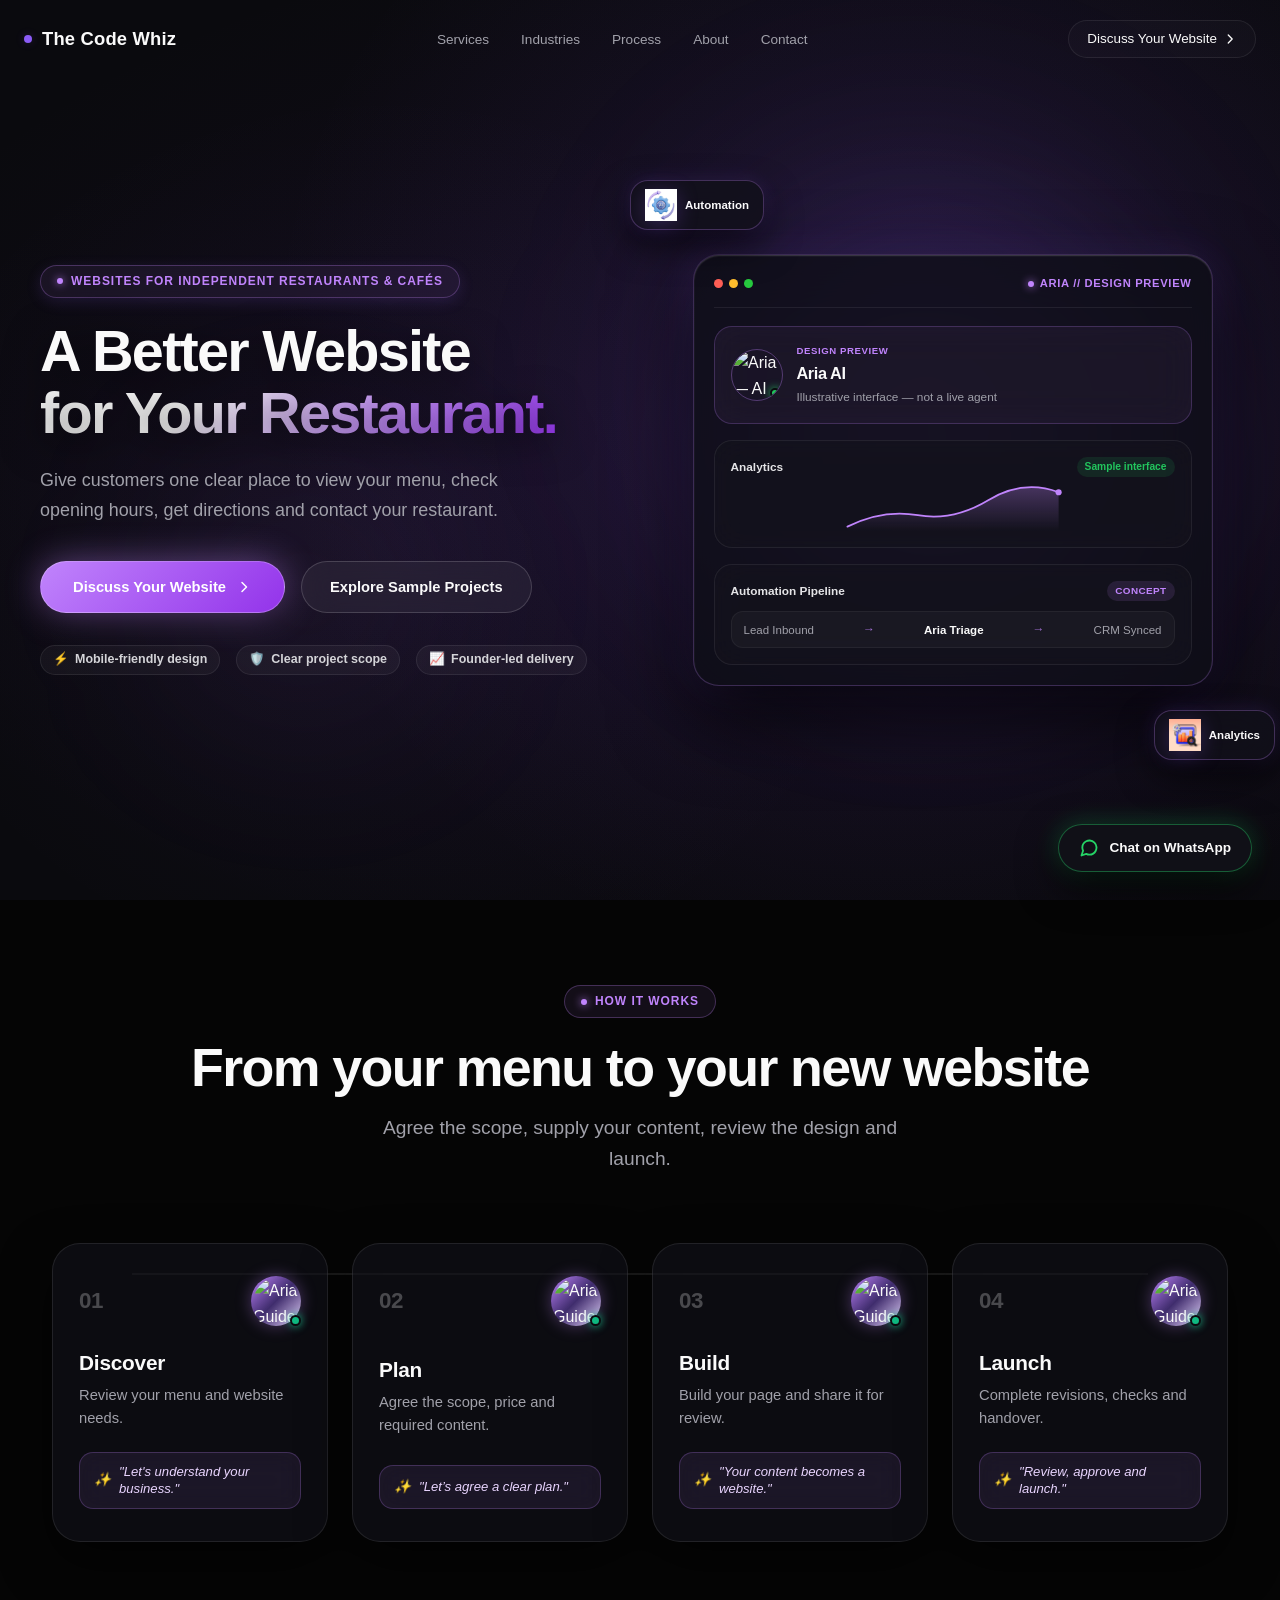
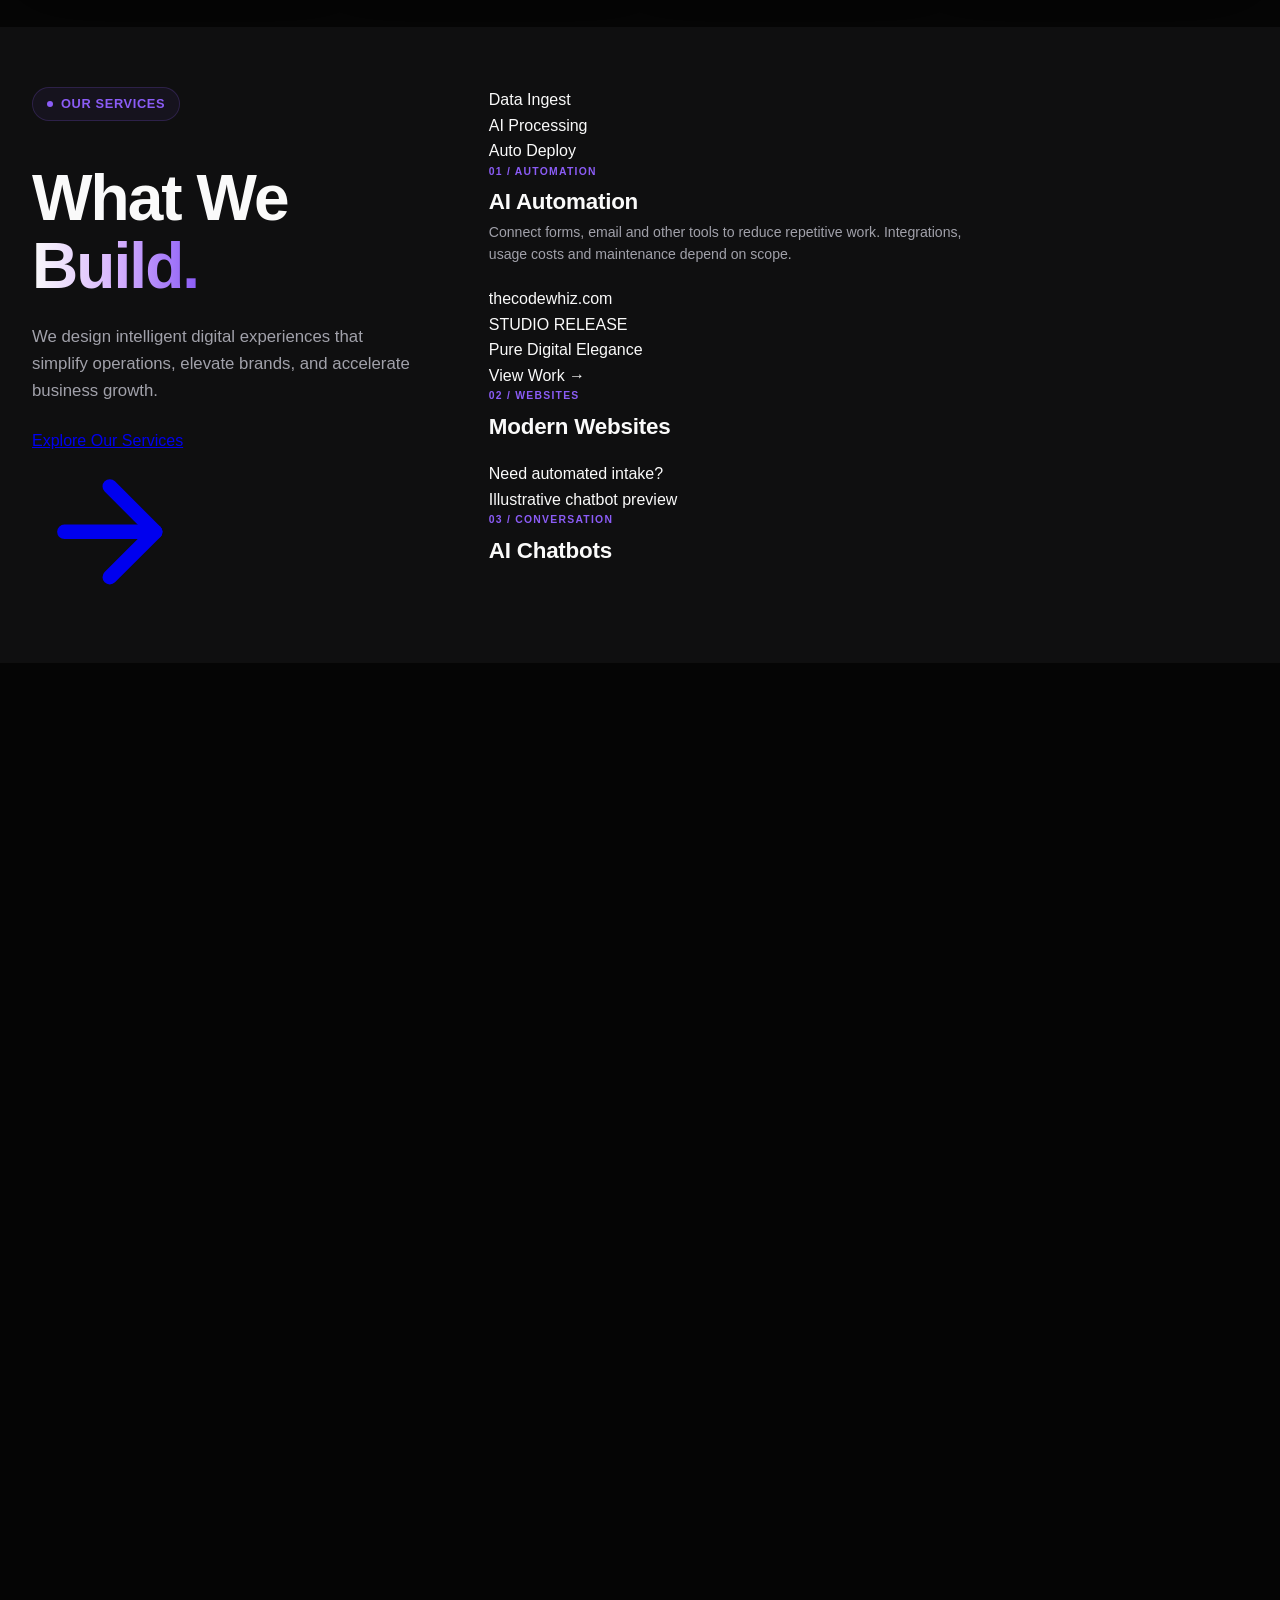
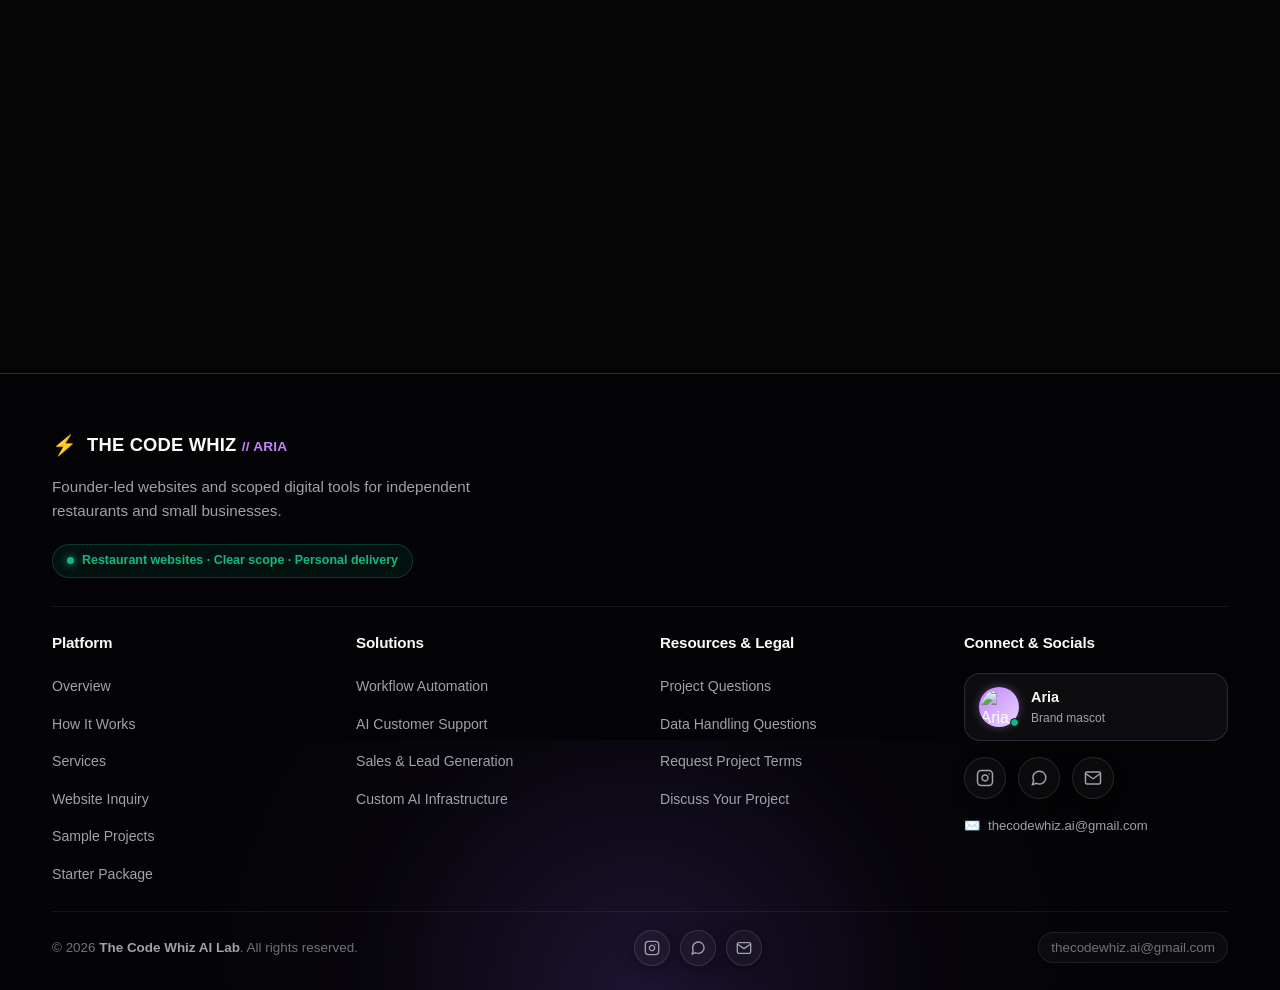
==== commit 16c9cc54: "Prepare honest restaurant website offer and concept demo" ====
--- a/index.html
+++ b/index.html
@@ -3,9 +3,9 @@
 <head>
     <meta charset="UTF-8">
     <meta name="viewport" content="width=device-width, initial-scale=1.0">
-    <title>The Code Whiz // Custom Websites, AI Automations & 24/7 AI Chatbots</title>
-    <meta name="description" content="We build custom websites, automated workflows, and 24/7 AI chatbots for small businesses, clinics, restaurants, real estate, and e-commerce stores. Save time and get more customers.">
-    <meta name="keywords" content="custom websites, AI automation, AI chatbots, customer support bot, lead generation, small business automation, real estate website, restaurant booking bot">
+    <title>The Code Whiz | Restaurant Websites & Digital Tools</title>
+    <meta name="description" content="Mobile-friendly websites for independent restaurants and cafés. Clear menus, hours, directions and contact details.">
+    <meta name="keywords" content="restaurant website, café website, mobile menu, custom websites, workflow automation">
     <meta name="author" content="The Code Whiz AI Lab">
     <meta name="robots" content="index, follow">
     <link rel="canonical" href="https://thecodewhizz.vercel.app/">
@@ -13,16 +13,16 @@
     <!-- Open Graph / Facebook -->
     <meta property="og:type" content="website">
     <meta property="og:url" content="https://thecodewhizz.vercel.app/">
-    <meta property="og:title" content="The Code Whiz // Custom Websites, AI Automations & AI Chatbots">
-    <meta property="og:description" content="We build custom websites, automated workflows, and 24/7 AI chatbots to help small businesses save time and win more customers.">
+    <meta property="og:title" content="The Code Whiz // Restaurant Websites & Digital Tools">
+    <meta property="og:description" content="Mobile-friendly websites for independent restaurants and cafés. Clear menus, hours, directions and contact details.">
     <meta property="og:image" content="https://thecodewhizz.vercel.app/aria_hero_circular.webp">
     <meta property="og:site_name" content="The Code Whiz">
 
     <!-- Twitter / X Cards -->
     <meta name="twitter:card" content="summary_large_image">
     <meta name="twitter:url" content="https://thecodewhizz.vercel.app/">
-    <meta name="twitter:title" content="The Code Whiz // Custom Websites & AI Automations">
-    <meta name="twitter:description" content="Custom websites, 24/7 AI chatbots, and automated workflows for growing businesses.">
+    <meta name="twitter:title" content="The Code Whiz // Restaurant Websites & Digital Tools">
+    <meta name="twitter:description" content="Mobile-friendly websites for independent restaurants and cafés. Clear menus, hours, directions and contact details.">
     <meta name="twitter:image" content="https://thecodewhizz.vercel.app/aria_hero_circular.webp">
     <meta name="twitter:site" content="@the_codewhiz">
 
@@ -52,7 +52,7 @@
           "priceRange": "$$$",
           "email": "thecodewhiz.ai@gmail.com",
           "telephone": "+923106182076",
-          "description": "Custom websites, 24/7 AI chatbots, and automated business workflows for small businesses, clinics, restaurants, schools, and stores."
+          "description": "Restaurant websites and scoped workflow automation for small businesses."
         },
         {
           "@type": "WebSite",
@@ -74,6 +74,7 @@
     <link rel="preload" href="aria_hero_circular.webp" as="image" type="image/webp">
     <link rel="stylesheet" href="styles.css?v=2.0">
     <link rel="stylesheet" href="animations.css?v=2.0">
+<link rel="stylesheet" href="restaurant-offer.css">
 </head>
 <body>
     <!-- Cinematic Ambient Layer — NO grid -->
@@ -87,18 +88,25 @@
                 <span class="logo-dot"></span>
                 <span class="logo-text">The Code Whiz</span>
             </a>
-            
+
             <nav class="nav">
                 <ul class="nav-list">
                     <li><a href="#services" class="nav-link" id="link-services">Services</a></li>
-                    <li><a href="#industries" class="nav-link" id="link-industries">Industries</a></li>
+                    <li><a href="#services" class="nav-link" id="link-industries">Industries</a></li>
                     <li><a href="#process" class="nav-link" id="link-process">Process</a></li>
-                    <li><a href="#about" class="nav-link" id="link-about">About</a></li>
+                    <li><a href="#why-us" class="nav-link" id="link-about">About</a></li>
                     <li><a href="#contact" class="nav-link" id="link-contact">Contact</a></li>
                 </ul>
             </nav>
 
-            <div class="header-actions"></div>
+            <div class="header-actions">
+                <a href="#contact" class="btn btn-audit" id="btn-header-audit">
+                    <span>Discuss Your Website</span>
+                    <svg viewBox="0 0 16 16" fill="none" xmlns="http://www.w3.org/2000/svg" class="btn-arrow">
+                        <path d="M6 3.5L10.5 8L6 12.5" stroke="currentColor" stroke-width="1.5" stroke-linecap="round" stroke-linejoin="round"/>
+                    </svg>
+                </a>
+
                 <!-- Mobile Hamburger Menu Button -->
                 <button class="mobile-menu-toggle" id="mobile-menu-toggle" aria-label="Toggle navigation menu">
                     <span class="hamburger-bar"></span>
@@ -120,13 +128,15 @@
             <ul class="mobile-nav-links">
                 <li><a href="#services" class="mobile-nav-item"><span>01</span> Services</a></li>
                 <li><a href="#process" class="mobile-nav-item"><span>02</span> Process & Timeline</a></li>
-                <li><a href="#audit" class="mobile-nav-item"><span>03</span> Free AI Audit</a></li>
-                <li><a href="#cases" class="mobile-nav-item"><span>04</span> Case Studies</a></li>
-                <li><a href="#roi-calculator" class="mobile-nav-item"><span>05</span> ROI Calculator</a></li>
+                <li><a href="#contact" class="mobile-nav-item"><span>03</span> Website Inquiry</a></li>
+                <li><a href="#projects" class="mobile-nav-item"><span>04</span> Sample Projects</a></li>
+                <li><a href="#restaurant-starter" class="mobile-nav-item"><span>05</span> Starter Package</a></li>
                 <li><a href="#contact" class="mobile-nav-item"><span>06</span> Contact Us</a></li>
             </ul>
             <div class="mobile-nav-actions">
-                
+                <a href="#contact" class="btn btn-primary-glow mobile-nav-cta">
+                    <span>Discuss Your Website</span>
+                </a>
                 <div class="mobile-nav-socials">
                     <a href="https://wa.me/923106182076" target="_blank" rel="noopener" class="social-circle-btn sm-btn" aria-label="WhatsApp">
                         <svg width="16" height="16" viewBox="0 0 24 24" fill="none" stroke="currentColor" stroke-width="2" stroke-linecap="round" stroke-linejoin="round">
@@ -146,13 +156,7 @@
                             <polyline points="22,6 12,13 2,6"></polyline>
                         </svg>
                     </a>
-                    <a href="https://linkedin.com" target="_blank" rel="noopener" class="social-circle-btn sm-btn" aria-label="LinkedIn">
-                        <svg width="16" height="16" viewBox="0 0 24 24" fill="none" stroke="currentColor" stroke-width="2" stroke-linecap="round" stroke-linejoin="round">
-                            <path d="M16 8a6 6 0 0 1 6 6v7h-4v-7a2 2 0 0 0-2-2 2 2 0 0 0-2 2v7h-4v-7a6 6 0 0 1 6-6z"></path>
-                            <rect x="2" y="9" width="4" height="12"></rect>
-                            <circle cx="4" cy="4" r="2"></circle>
-                        </svg>
-                    </a>
+
                 </div>
             </div>
         </div>
@@ -173,58 +177,51 @@
         <div class="hero-glow-orb hero-glow-orb--secondary"></div>
 
         <div class="hero-cinematic__inner hero-apple__inner">
-            
+
             <!-- LEFT SIDE — Minimal Editorial Content -->
             <div class="hero-editorial" id="hero-editorial">
                 <div class="hero-label-chip">
                     <span class="label-dot"></span>
-                    <span class="label-text">GROW YOUR BUSINESS WITH AUTOMATION & WEBSITES</span>
+                    <span class="label-text">WEBSITES FOR INDEPENDENT RESTAURANTS & CAFÉS</span>
                 </div>
 
                 <h1 class="hero-title hero-title--apple" id="hero-title">
-                    Get More Customers & <br><span class="title-gradient-glow">Save Hours of Work</span>
+                    A Better Website<br><span class="title-gradient-glow">for Your Restaurant.</span>
                 </h1>
 
                 <p class="hero-subtitle hero-subtitle--apple" id="hero-subtitle">
-                    Get a fast custom website, automated tasks, and 24/7 AI chatbots that capture your leads, book your meetings, and grow your sales automatically.
+                    Give customers one clear place to view your menu, check opening hours, get directions and contact your restaurant.
                 </p>
 
                 <!-- Dual Buttons: Primary & Secondary -->
                 <div class="hero-cta-group">
-                    <a href="#audit" class="btn btn-primary-glow" id="btn-start-consultation">
-                        <span>Get Your Free Audit</span>
+                    <a href="#contact" class="btn btn-primary-glow" id="btn-discuss-website">
+                        <span>Discuss Your Website</span>
                         <svg viewBox="0 0 16 16" fill="none" xmlns="http://www.w3.org/2000/svg" class="btn-arrow">
                             <path d="M6 3.5L10.5 8L6 12.5" stroke="currentColor" stroke-width="1.5" stroke-linecap="round" stroke-linejoin="round"/>
                         </svg>
                     </a>
 
-                    <button class="btn btn-secondary-ghost" id="btn-watch-demo">
-                        <span class="play-icon-wrap">
-                            <svg width="14" height="14" viewBox="0 0 24 24" fill="currentColor">
-                                <polygon points="5 3 19 12 5 21 5 3"></polygon>
-                            </svg>
-                        </span>
-                        <span>See How It Works</span>
-                    </button>
+                    <a class="btn btn-secondary-ghost" href="#projects">Explore Sample Projects</a>
                 </div>
 
                 <!-- Subtle Trust Metrics Row -->
                 <div class="hero-trust-row">
-                    <div class="trust-badge-item"><span class="trust-icon">⚡</span> Fast 14-Day Delivery</div>
-                    <div class="trust-badge-item"><span class="trust-icon">🛡️</span> Safe & Secure Setup</div>
-                    <div class="trust-badge-item"><span class="trust-icon">📈</span> 24/7 Support for You</div>
+                    <div class="trust-badge-item"><span class="trust-icon">⚡</span> Mobile-friendly design</div>
+                    <div class="trust-badge-item"><span class="trust-icon">🛡️</span> Clear project scope</div>
+                    <div class="trust-badge-item"><span class="trust-icon">📈</span> Founder-led delivery</div>
                 </div>
             </div>
 
             <!-- RIGHT SIDE — Simplified & Calm AI Workspace Card -->
             <div class="hero-workspace-stage" id="hero-chamber">
-                
+
                 <!-- Soft Ambient Background Glow -->
                 <div class="workspace-ambient-glow"></div>
 
                 <!-- Main Glass AI Workspace Card -->
                 <div class="ai-command-workspace minimalist-workspace" id="command-workspace">
-                    
+
                     <!-- Header Bar -->
                     <div class="workspace-header-bar">
                         <div class="window-controls">
@@ -234,31 +231,31 @@
                         </div>
                         <div class="workspace-title-badge">
                             <span class="badge-status-dot"></span>
-                            <span>ARIA // YOUR ASSISTANT</span>
+                            <span>ARIA // DESIGN PREVIEW</span>
                         </div>
                     </div>
 
                     <!-- Simplified Inner Workspace Content -->
                     <div class="workspace-minimal-content">
-                        
+
                         <!-- 1. AI Agent Status Widget (Aria Consultant) -->
                         <div class="ws-widget aria-agent-status-widget">
                             <div class="aria-avatar-wrap">
-                                <img src="aria_hero_circular.webp" alt="Aria — Your AI Assistant" class="aria-avatar-img" width="56" height="56" loading="eager" decoding="async">
+                                <img src="aria_hero_circular.webp" alt="Aria — AI Consultant" class="aria-avatar-img" width="56" height="56" loading="eager" decoding="async">
                                 <span class="online-indicator"></span>
                             </div>
                             <div class="agent-info">
-                                <span class="agent-role-tag">YOUR AI ASSISTANT</span>
+                                <span class="agent-role-tag">DESIGN PREVIEW</span>
                                 <h4 class="agent-name">Aria AI</h4>
-                                <span class="agent-status-text">Ready to Assist You</span>
+                                <span class="agent-status-text">Illustrative interface — not a live agent</span>
                             </div>
                         </div>
 
                         <!-- 2. Small Analytics Widget -->
                         <div class="ws-widget analytics-minimal-widget">
                             <div class="widget-top-bar">
-                                <span class="w-label">Your Customer Growth</span>
-                                <span class="w-growth-badge">+42% Leads & Sales</span>
+                                <span class="w-label">Analytics</span>
+                                <span class="w-growth-badge">Sample interface</span>
                             </div>
                             <div class="chart-container-minimal">
                                 <svg class="analytics-svg-minimal" viewBox="0 0 240 50" fill="none">
@@ -278,15 +275,15 @@
                         <!-- 3. Small Automation Status Widget -->
                         <div class="ws-widget automation-status-widget">
                             <div class="widget-top-bar">
-                                <span class="w-label">Your Task Automation</span>
-                                <span class="pipeline-running-tag">ACTIVE</span>
+                                <span class="w-label">Automation Pipeline</span>
+                                <span class="pipeline-running-tag">CONCEPT</span>
                             </div>
                             <div class="pipeline-flow">
-                                <span class="p-step">New Customer</span>
+                                <span class="p-step">Lead Inbound</span>
                                 <span class="p-arrow">→</span>
-                                <span class="p-step active">Replies Instantly</span>
+                                <span class="p-step active">Aria Triage</span>
                                 <span class="p-arrow">→</span>
-                                <span class="p-step">Meeting Booked</span>
+                                <span class="p-step">CRM Synced</span>
                             </div>
                         </div>
 
@@ -299,7 +296,7 @@
                     <!-- 1. Automation Icon -->
                     <div class="floating-icon-card pos-automation-icon" data-parallax="0.03">
                         <div class="glass-3d-badge">
-                            <img src="hero_3d_gear.png" alt="Automation" class="img-3d-icon" width="36" height="36" loading="lazy" decoding="async">
+                            <img src="hero_3d_gear.png" alt="Automation" class="img-3d-icon" width="36" height="36">
                             <span class="icon-label">Automation</span>
                         </div>
                     </div>
@@ -307,7 +304,7 @@
                     <!-- 2. Analytics Icon -->
                     <div class="floating-icon-card pos-analytics-icon" data-parallax="-0.04">
                         <div class="glass-3d-badge">
-                            <img src="hero_3d_analytics.png" alt="Analytics" class="img-3d-icon" width="36" height="36" loading="lazy" decoding="async">
+                            <img src="hero_3d_analytics.png" alt="Analytics" class="img-3d-icon" width="36" height="36">
                             <span class="icon-label">Analytics</span>
                         </div>
                     </div>
@@ -323,20 +320,20 @@
     <!-- ============================================================ -->
     <section class="how-it-works-section" id="process">
         <div class="how-container">
-            
+
             <!-- Section Header -->
             <div class="how-header reveal-on-scroll">
                 <div class="how-badge-chip">
                     <span class="badge-dot"></span>
                     <span>HOW IT WORKS</span>
                 </div>
-                <h2 class="how-title">How You Grow Your Business with AI</h2>
-                <p class="how-subtitle">A simple 4-step path to automate your daily tasks and get more customers.</p>
+                <h2 class="how-title">From your menu to your new website</h2>
+                <p class="how-subtitle">Agree the scope, supply your content, review the design and launch.</p>
             </div>
 
             <!-- Timeline Wrapper (Horizontal on Desktop, Vertical on Mobile) -->
             <div class="how-timeline-wrapper reveal-on-scroll">
-                
+
                 <!-- Dynamic Progress Line -->
                 <div class="timeline-track-bg">
                     <div class="timeline-progress-fill" id="timeline-progress-fill"></div>
@@ -344,19 +341,24 @@
 
                 <!-- 4 Steps Grid -->
                 <div class="how-steps-grid">
-                    
+
                     <!-- Step 1: Discover -->
                     <div class="how-step-card step-1" data-step="1">
                         <div class="step-top-bar">
                             <span class="step-number">01</span>
-                            <div class="aria-brand-badge" title="Aria AI">
-                                <span class="aria-badge-dot"></span>
-                                <span class="aria-badge-text">ARIA</span>
+                            <div class="aria-guide-avatar-wrap">
+                                <img src="aria_hero_circular.webp" alt="Aria Guide" class="aria-guide-avatar-img" loading="lazy" decoding="async" width="50" height="50">
+                                <span class="aria-guide-dot"></span>
                             </div>
                         </div>
                         <div class="step-content">
                             <h3 class="step-title">Discover</h3>
-                            <p class="step-desc">Get your free business audit</p>
+                            <p class="step-desc">Review your menu and website needs.</p>
+                        </div>
+                        <!-- Aria Personal First-Person Quote -->
+                        <div class="aria-guide-quote-box">
+                            <span class="quote-sparkle">✨</span>
+                            <span class="quote-text">"Let's understand your business."</span>
                         </div>
                     </div>
 
@@ -364,14 +366,19 @@
                     <div class="how-step-card step-2" data-step="2">
                         <div class="step-top-bar">
                             <span class="step-number">02</span>
-                            <div class="aria-brand-badge" title="Aria AI">
-                                <span class="aria-badge-dot"></span>
-                                <span class="aria-badge-text">ARIA</span>
+                            <div class="aria-guide-avatar-wrap">
+                                <img src="aria_hero_circular.webp" alt="Aria Guide" class="aria-guide-avatar-img" loading="lazy" decoding="async" width="50" height="50">
+                                <span class="aria-guide-dot"></span>
                             </div>
                         </div>
                         <div class="step-content">
                             <h3 class="step-title">Plan</h3>
-                            <p class="step-desc">Get a custom roadmap built for you.</p>
+                            <p class="step-desc">Agree the scope, price and required content.</p>
+                        </div>
+                        <!-- Aria Personal First-Person Quote -->
+                        <div class="aria-guide-quote-box">
+                            <span class="quote-sparkle">✨</span>
+                            <span class="quote-text">"Let’s agree a clear plan."</span>
                         </div>
                     </div>
 
@@ -379,29 +386,39 @@
                     <div class="how-step-card step-3" data-step="3">
                         <div class="step-top-bar">
                             <span class="step-number">03</span>
-                            <div class="aria-brand-badge" title="Aria AI">
-                                <span class="aria-badge-dot"></span>
-                                <span class="aria-badge-text">ARIA</span>
+                            <div class="aria-guide-avatar-wrap">
+                                <img src="aria_hero_circular.webp" alt="Aria Guide" class="aria-guide-avatar-img" loading="lazy" decoding="async" width="50" height="50">
+                                <span class="aria-guide-dot"></span>
                             </div>
                         </div>
                         <div class="step-content">
                             <h3 class="step-title">Build</h3>
-                            <p class="step-desc">Get your custom tools built & launched.</p>
-                        </div>
-                    </div>
-
-                    <!-- Step 4: Grow -->
+                            <p class="step-desc">Build your page and share it for review.</p>
+                        </div>
+                        <!-- Aria Personal First-Person Quote -->
+                        <div class="aria-guide-quote-box">
+                            <span class="quote-sparkle">✨</span>
+                            <span class="quote-text">"Your content becomes a website."</span>
+                        </div>
+                    </div>
+
+                    <!-- Step 4: Scale -->
                     <div class="how-step-card step-4" data-step="4">
                         <div class="step-top-bar">
                             <span class="step-number">04</span>
-                            <div class="aria-brand-badge" title="Aria AI">
-                                <span class="aria-badge-dot"></span>
-                                <span class="aria-badge-text">ARIA</span>
+                            <div class="aria-guide-avatar-wrap">
+                                <img src="aria_hero_circular.webp" alt="Aria Guide" class="aria-guide-avatar-img" loading="lazy" decoding="async" width="50" height="50">
+                                <span class="aria-guide-dot"></span>
                             </div>
                         </div>
                         <div class="step-content">
-                            <h3 class="step-title">Grow</h3>
-                            <p class="step-desc">Save hours of work and scale your sales.</p>
+                            <h3 class="step-title">Launch</h3>
+                            <p class="step-desc">Complete revisions, checks and handover.</p>
+                        </div>
+                        <!-- Aria Personal First-Person Quote -->
+                        <div class="aria-guide-quote-box">
+                            <span class="quote-sparkle">✨</span>
+                            <span class="quote-text">"Review, approve and launch."</span>
                         </div>
                     </div>
 
@@ -417,7 +434,7 @@
         <div class="services-container">
             <!-- Asymmetrical Grid: 35% Left Editorial Content, 65% Right Overlapping Floating Panels -->
             <div class="services-editorial-layout">
-                
+
                 <!-- Left Editorial Column (35%) -->
                 <div class="services-editorial-left">
                     <div class="badge" id="services-badge">
@@ -425,33 +442,103 @@
                         <span class="badge-text">OUR SERVICES</span>
                     </div>
                     <h2 class="services-editorial-heading" id="services-title">
-                        Get Everything You<br>
-                        <span class="gradient-text">Need to Grow.</span>
+                        What We<br>
+                        <span class="gradient-text">Build.</span>
                     </h2>
                     <p class="services-editorial-paragraph" id="services-desc">
-                        You get fast custom websites, automated daily tasks, and 24/7 AI chatbots designed to help your clinic, restaurant, school, or store win customers and save hours of manual work.
+                        We design intelligent digital experiences that simplify operations, elevate brands, and accelerate business growth.
                     </p>
-                </div>
-
-                <!-- Right Column: 3 Clean Service Cards -->
+                    <a href="#restaurant-starter" class="services-cta-link" id="services-cta">
+                        <span>Explore Our Services</span>
+                        <svg viewBox="0 0 16 16" fill="none" xmlns="http://www.w3.org/2000/svg" class="cta-arrow">
+                            <path d="M3.33301 8H12.6663" stroke="currentColor" stroke-width="1.5" stroke-linecap="round" stroke-linejoin="round"/>
+                            <path d="M8 3.3335L12.6667 8.00016L8 12.6668" stroke="currentColor" stroke-width="1.5" stroke-linecap="round" stroke-linejoin="round"/>
+                        </svg>
+                    </a>
+                </div>
+
+                <!-- Right Overlapping Floating Glass Panels (65%) -->
                 <div class="services-panels-wrapper">
-                    <div class="service-clean-card" id="panel-automation">
-                        <div class="panel-badge-pill">01 / AUTOMATION</div>
-                        <h3 class="panel-title">AI Automation</h3>
-                        <p class="panel-description">Save hours of manual labor. Sync your forms, calendar, and email to automate lead capture, booking, follow-ups, and data entry.</p>
-                    </div>
-
-                    <div class="service-clean-card" id="panel-websites">
-                        <div class="panel-badge-pill">02 / WEBSITES</div>
-                        <h3 class="panel-title">Custom Websites</h3>
-                        <p class="panel-description">Get more calls, bookings, and sales. You get a fast, mobile-friendly website designed specifically to turn visitors into paying customers.</p>
-                    </div>
-
-                    <div class="service-clean-card" id="panel-chatbots">
-                        <div class="panel-badge-pill">03 / AI CHATBOTS</div>
-                        <h3 class="panel-title">AI Chatbots</h3>
-                        <p class="panel-description">Never miss another lead. Answer customer questions instantly, capture contact details, and book strategy meetings 24/7 on autopilot.</p>
-                    </div>
+
+                    <!-- Panel One: AI Automation (Large, Top Left, Rotation -2.5deg) -->
+                    <div class="glass-panel panel-automation" id="panel-automation">
+                        <div class="panel-glow-backdrop"></div>
+                        <div class="panel-hero-visual visual-workflow">
+                            <div class="panel-workflow-diagram">
+                                <div class="diagram-node node-1">
+                                    <span class="node-dot"></span>
+                                    <span class="node-label">Data Ingest</span>
+                                </div>
+                                <div class="diagram-line">
+                                    <div class="diagram-pulse"></div>
+                                </div>
+                                <div class="diagram-node node-2 active-node">
+                                    <span class="node-dot lavender-glow"></span>
+                                    <span class="node-label">AI Processing</span>
+                                </div>
+                                <div class="diagram-line">
+                                    <div class="diagram-pulse delay"></div>
+                                </div>
+                                <div class="diagram-node node-3">
+                                    <span class="node-dot green-glow"></span>
+                                    <span class="node-label">Auto Deploy</span>
+                                </div>
+                            </div>
+                        </div>
+                        <div class="panel-content">
+                            <div class="panel-badge-pill">01 / AUTOMATION</div>
+                            <h3 class="panel-title">AI Automation</h3>
+                            <p class="panel-description">Connect forms, email and other tools to reduce repetitive work. Integrations, usage costs and maintenance depend on scope.</p>
+                        </div>
+                    </div>
+
+                    <!-- Panel Two: Modern Websites (Medium, Center Right, Rotation +2deg, Overlapping) -->
+                    <div class="glass-panel panel-websites" id="panel-websites">
+                        <div class="panel-glow-backdrop"></div>
+                        <div class="panel-hero-visual visual-macbook">
+                            <div class="macbook-mockup">
+                                <div class="macbook-header">
+                                    <span class="mac-dot red"></span>
+                                    <span class="mac-dot yellow"></span>
+                                    <span class="mac-dot green"></span>
+                                    <span class="mac-url">thecodewhiz.com</span>
+                                </div>
+                                <div class="macbook-screen">
+                                    <div class="screen-hero-preview">
+                                        <div class="screen-tag">STUDIO RELEASE</div>
+                                        <div class="screen-title">Pure Digital Elegance</div>
+                                        <div class="screen-btn-preview">View Work →</div>
+                                    </div>
+                                </div>
+                            </div>
+                        </div>
+                        <div class="panel-content">
+                            <div class="panel-badge-pill">02 / WEBSITES</div>
+                            <h3 class="panel-title">Modern Websites</h3>
+                        </div>
+                    </div>
+
+                    <!-- Panel Three: AI Chatbots (Small, Bottom Offset, Rotation -3deg, Overlapping) -->
+                    <div class="glass-panel panel-chatbots" id="panel-chatbots">
+                        <div class="panel-glow-backdrop"></div>
+                        <div class="panel-hero-visual visual-iphone">
+                            <div class="iphone-mockup">
+                                <div class="iphone-island"></div>
+                                <div class="iphone-screen">
+                                    <div class="chat-bubble user">Need automated intake?</div>
+                                    <div class="chat-bubble ai">
+                                        <span class="bot-indicator"></span>
+                                        Illustrative chatbot preview
+                                    </div>
+                                </div>
+                            </div>
+                        </div>
+                        <div class="panel-content">
+                            <div class="panel-badge-pill">03 / CONVERSATION</div>
+                            <h3 class="panel-title">AI Chatbots</h3>
+                        </div>
+                    </div>
+
                 </div>
 
             </div>
@@ -459,238 +546,33 @@
     </section>
 
     <!-- What We Build Section (Apple × Linear × Vercel Premium Aesthetic) -->
-    <section class="build-section" id="build-section">
-        <div class="build-container">
-            <div class="build-layout">
-                
-                <!-- Left Column: Large Headline -->
-                <div class="build-left">
-                    <div class="badge" id="build-badge">
-                        <span class="badge-pulse"></span>
-                        <span class="badge-text">WHAT YOU GET</span>
-                    </div>
-                    
-                    <h2 class="build-heading" id="build-title">
-                        Tools Designed to<br>
-                        Grow Your Sales &<br>
-                        <span class="gradient-text">Save You Time.</span>
-                    </h2>
-
-                    <p class="build-tagline">
-                        You get simple websites, clean task automations, and 24/7 AI assistants that help you scale without adding extra payroll.
-                    </p>
-                </div>
-
-                <!-- Right Column: Premium Horizontal Showcase Cards -->
-                <div class="build-showcase-list">
-                    
-                    <!-- Showcase Item 1: AI Automation Systems -->
-                    <div class="showcase-card" id="showcase-automation">
-                        <div class="showcase-icon-box">
-                            <svg viewBox="0 0 24 24" fill="none" stroke="currentColor" stroke-width="1.75" stroke-linecap="round" stroke-linejoin="round" class="showcase-svg">
-                                <path d="M12 2v4M12 18v4M4.93 4.93l2.83 2.83M16.24 16.24l2.83 2.83M2 12h4M18 12h4M4.93 19.07l2.83-2.83M16.24 7.76l2.83-2.83"/>
-                                <circle cx="12" cy="12" r="3"/>
-                            </svg>
-                        </div>
-                        <div class="showcase-info">
-                            <h3 class="showcase-title">Save Hours Every Week</h3>
-                            <p class="showcase-text">Let smart tools handle your repetitive admin tasks so you can focus on growing your business.</p>
-                        </div>
-                        <div class="showcase-arrow-box">
-                            <svg viewBox="0 0 20 20" fill="none" xmlns="http://www.w3.org/2000/svg" class="arrow-icon">
-                                <path d="M4.16602 10H15.8327" stroke="currentColor" stroke-width="1.5" stroke-linecap="round" stroke-linejoin="round"/>
-                                <path d="M10 4.1665L15.8333 9.99984L10 15.8332" stroke="currentColor" stroke-width="1.5" stroke-linecap="round" stroke-linejoin="round"/>
-                            </svg>
-                        </div>
-                    </div>
-
-                    <!-- Showcase Item 2: Custom Websites -->
-                    <div class="showcase-card" id="showcase-websites">
-                        <div class="showcase-icon-box">
-                            <svg viewBox="0 0 24 24" fill="none" stroke="currentColor" stroke-width="1.75" stroke-linecap="round" stroke-linejoin="round" class="showcase-svg">
-                                <rect x="2" y="3" width="20" height="14" rx="2" ry="2"/>
-                                <line x1="8" y1="21" x2="16" y2="21"/>
-                                <line x1="12" y1="17" x2="12" y2="21"/>
-                                <line x1="6" y1="7" x2="8" y2="7"/>
-                                <line x1="10" y1="7" x2="18" y2="7"/>
-                            </svg>
-                        </div>
-                        <div class="showcase-info">
-                            <h3 class="showcase-title">Get More Customers</h3>
-                            <p class="showcase-text">Get a fast, mobile-friendly website that makes it easy for visitors to choose your business.</p>
-                        </div>
-                        <div class="showcase-arrow-box">
-                            <svg viewBox="0 0 20 20" fill="none" xmlns="http://www.w3.org/2000/svg" class="arrow-icon">
-                                <path d="M4.16602 10H15.8327" stroke="currentColor" stroke-width="1.5" stroke-linecap="round" stroke-linejoin="round"/>
-                                <path d="M10 4.1665L15.8333 9.99984L10 15.8332" stroke="currentColor" stroke-width="1.5" stroke-linecap="round" stroke-linejoin="round"/>
-                            </svg>
-                        </div>
-                    </div>
-
-                    <!-- Showcase Item 3: AI Chatbots -->
-                    <div class="showcase-card" id="showcase-solutions">
-                        <div class="showcase-icon-box">
-                            <svg viewBox="0 0 24 24" fill="none" stroke="currentColor" stroke-width="1.75" stroke-linecap="round" stroke-linejoin="round" class="showcase-svg">
-                                <path d="M18 3a3 3 0 0 0-3 3v12a3 3 0 0 0 3 3 3 3 0 0 0 3-3V6a3 3 0 0 0-3-3z"/>
-                                <path d="M6 3a3 3 0 0 0-3 3v12a3 3 0 0 0 3 3 3 3 0 0 0 3-3V6a3 3 0 0 0-3-3z"/>
-                                <line x1="6" y1="9" x2="18" y2="9"/>
-                                <line x1="6" y1="15" x2="18" y2="15"/>
-                            </svg>
-                        </div>
-                        <div class="showcase-info">
-                            <h3 class="showcase-title">Never Miss a Lead</h3>
-                            <p class="showcase-text">Give your visitors instant answers and book appointments 24/7 with a custom AI chatbot.</p>
-                        </div>
-                        <div class="showcase-arrow-box">
-                            <svg viewBox="0 0 20 20" fill="none" xmlns="http://www.w3.org/2000/svg" class="arrow-icon">
-                                <path d="M4.16602 10H15.8327" stroke="currentColor" stroke-width="1.5" stroke-linecap="round" stroke-linejoin="round"/>
-                                <path d="M10 4.1665L15.8333 9.99984L10 15.8332" stroke="currentColor" stroke-width="1.5" stroke-linecap="round" stroke-linejoin="round"/>
-                            </svg>
-                        </div>
-                    </div>
-
-                </div>
-
-            </div>
-        </div>
-    </section>
+
     <!-- Section 4: Intelligence Behind Every Solution (Apple × OpenAI × Vercel Luxury Consultancy Aesthetic) -->
-    <section class="consultancy-section" id="intelligence" data-anchor="industries">
-        <div id="industries"></div>
-        <div class="consultancy-container">
-            
-            <!-- Centered Header -->
-            <div class="consultancy-header">
-                <div class="badge" id="consultancy-badge">
-                    <span class="badge-pulse"></span>
-                    <span class="badge-text">BUILT FOR YOUR GROWTH</span>
-                </div>
-                
-                <h2 class="consultancy-statement" id="consultancy-title">
-                    How Your Business Runs<br>
-                    Easier and Grows <span class="gradient-text">Faster.</span>
-                </h2>
-                
-                <p class="consultancy-subtitle" id="consultancy-desc">
-                    You get custom websites, automated workflows, and 24/7 AI chatbots working together to run your operations on autopilot.
-                </p>
-            </div>
-
-            <!-- Premium Floating Software Showcase Panel -->
-            <div class="consultancy-showcase-panel" id="consultancy-panel">
-                <div class="showcase-panel-header">
-                    <div class="showcase-dots">
-                        <span class="dot red"></span>
-                        <span class="dot yellow"></span>
-                        <span class="dot green"></span>
-                    </div>
-                    <div class="showcase-tab-title">YOUR AUTOMATION FLOW // ACTIVE</div>
-                    <div class="showcase-status-badge">
-                        <span class="status-dot"></span>
-                        LIVE PIPELINE
-                    </div>
-                </div>
-                
-                <div class="showcase-panel-body">
-                    <!-- Workflow Pipeline Nodes -->
-                    <div class="panel-pipeline-flow">
-                        <div class="pipeline-card">
-                            <span class="card-step">STEP 01</span>
-                            <span class="card-name">Your Lead Arrives</span>
-                            <span class="card-metric">Captured Instantly</span>
-                        </div>
-                        <div class="pipeline-connector">
-                            <div class="pipeline-pulse"></div>
-                        </div>
-                        <div class="pipeline-card active-pipeline">
-                            <span class="card-step">STEP 02</span>
-                            <span class="card-name">Instant AI Reply</span>
-                            <span class="card-metric">Sent in &lt; 5 Sec</span>
-                        </div>
-                        <div class="pipeline-connector">
-                            <div class="pipeline-pulse delay"></div>
-                        </div>
-                        <div class="pipeline-card">
-                            <span class="card-step">STEP 03</span>
-                            <span class="card-name">Your Meeting Booked</span>
-                            <span class="card-metric">100% Automated</span>
-                        </div>
-                    </div>
-
-                    <!-- Metrics Grid inside Software Interface -->
-                    <div class="panel-metrics-row">
-                        <div class="panel-metric-box">
-                            <span class="metric-num">$420,000+</span>
-                            <span class="metric-title">New Revenue for Our Clients</span>
-                        </div>
-                        <div class="panel-metric-box">
-                            <span class="metric-num">99.9%</span>
-                            <span class="metric-title">System Reliability for You</span>
-                        </div>
-                        <div class="panel-metric-box">
-                            <span class="metric-num">3.8x</span>
-                            <span class="metric-title">Faster Customer Response</span>
-                        </div>
-                    </div>
-                </div>
-            </div>
-
-            <!-- Three Elegant Capability Highlights -->
-            <div class="consultancy-capabilities-grid">
-                
-                <div class="capability-item" id="capability-01">
-                    <div class="capability-number">01</div>
-                    <div class="capability-body">
-                        <h3 class="capability-title">Save Staff Time</h3>
-                        <p class="capability-text">Automate your repetitive tasks and free up your team.</p>
-                    </div>
-                </div>
-
-                <div class="capability-item" id="capability-02">
-                    <div class="capability-number">02</div>
-                    <div class="capability-body">
-                        <h3 class="capability-title">Turn Visitors Into Leads</h3>
-                        <p class="capability-text">Get a fast, modern website built to bring you customers.</p>
-                    </div>
-                </div>
-
-                <div class="capability-item" id="capability-03">
-                    <div class="capability-number">03</div>
-                    <div class="capability-body">
-                        <h3 class="capability-title">Answer Customers 24/7</h3>
-                        <p class="capability-text">Answer questions and capture inquiries instantly day or night.</p>
-                    </div>
-                </div>
-
-            </div>
-
-        </div>
-    </section>
+
     <!-- Section 5: Why Businesses Choose Us (Apple Keynote Inspired) -->
     <section class="why-us-section" id="why-us">
-        <div id="about"></div>
         <div class="why-us-container">
-            
+
             <!-- Keynote Main Header -->
             <div class="why-us-header">
                 <div class="badge" id="why-us-badge">
                     <span class="badge-pulse"></span>
-                    <span class="badge-text">WHY CHOOSE US</span>
-                </div>
-                
+                    <span class="badge-text">WHY BUSINESSES CHOOSE US</span>
+                </div>
+
                 <h2 class="why-us-heading" id="why-us-title">
-                    Stop Wasting Time.<br>
-                    <span class="gradient-text">Start Growing Faster.</span>
+                    Technology Is Changing.<br>
+                    <span class="gradient-text">We Help Businesses Lead.</span>
                 </h2>
-                
+
                 <p class="why-us-subtext" id="why-us-desc">
-                    From simple website updates to 24/7 automated support, you get custom digital tools that help you run your business smoother and win more customers.
+                    From intelligent automation to custom digital experiences, we create systems that help companies work smarter, move faster, and grow confidently.
                 </p>
             </div>
 
             <!-- Refined Workflow Timeline (Discover → Design → Build → Optimize) -->
             <div class="workflow-timeline-wrapper">
-                <div class="timeline-title-label">SIMPLE 4-STEP FRAMEWORK</div>
+                <div class="timeline-title-label">OUR ENTERPRISE FRAMEWORK</div>
                 <div class="timeline-track">
                     <div class="timeline-step">
                         <span class="timeline-node active"></span>
@@ -715,22 +597,22 @@
                     </div>
                     <div class="timeline-step">
                         <span class="timeline-node"></span>
-                        <span class="timeline-label">Grow</span>
+                        <span class="timeline-label">Optimize</span>
                     </div>
                 </div>
             </div>
 
             <!-- 3-Column Keynote Value Proposition Grid -->
             <div class="why-us-grid">
-                
+
                 <!-- Column 01 -->
                 <div class="why-us-col" id="why-us-01">
                     <div class="col-header">
                         <span class="col-num">01</span>
                         <div class="col-divider"></div>
                     </div>
-                    <h3 class="col-title">Clear Strategy</h3>
-                    <p class="col-text">You get a custom plan to fix your bottlenecks, save your time, and increase your sales.</p>
+                    <h3 class="col-title">Strategic Thinking</h3>
+                    <p class="col-text">Every solution starts with understanding your business goals, challenges, and opportunities.</p>
                 </div>
 
                 <!-- Column 02 -->
@@ -739,8 +621,8 @@
                         <span class="col-num">02</span>
                         <div class="col-divider"></div>
                     </div>
-                    <h3 class="col-title">Modern Technology</h3>
-                    <p class="col-text">You get fast websites, clean automations, and smart chatbots that make your life easier.</p>
+                    <h3 class="col-title">Advanced Technology</h3>
+                    <p class="col-text">We combine AI, automation, and modern development practices to build powerful digital systems.</p>
                 </div>
 
                 <!-- Column 03 -->
@@ -749,8 +631,8 @@
                         <span class="col-num">03</span>
                         <div class="col-divider"></div>
                     </div>
-                    <h3 class="col-title">Dedicated Support</h3>
-                    <p class="col-text">You are never left stranded. You get ongoing support to keep your business running smoothly.</p>
+                    <h3 class="col-title">Long-Term Partnership</h3>
+                    <p class="col-text">We don't just deliver projects. We build technology that grows with your business.</p>
                 </div>
 
             </div>
@@ -758,1089 +640,60 @@
         </div>
     </section>
     <!-- Section 6: Signature Flagship Section - "The Future Is Already Being Built" -->
-    <section class="signature-section" id="future-core">
-        <div class="signature-ambient-glow"></div>
-        <div class="signature-container">
-            
-            <!-- Flagship Editorial Statement Header -->
-            <div class="signature-header">
-                <div class="badge" id="signature-badge">
-                    <span class="badge-pulse"></span>
-                    <span class="badge-text">BUILT FOR YOUR GROWTH</span>
-                </div>
-                
-                <h2 class="signature-statement" id="signature-title">
-                    Get the Custom Tools<br>
-                    <span class="gradient-text">Your Business Deserves.</span>
-                </h2>
-            </div>
-
-            <!-- Immersive Flagship Experience Display: Central AI Core + 4 Floating Moments -->
-            <div class="signature-stage">
-                
-                <!-- Central Floating Holographic AI Core -->
-                <div class="ai-core-wrapper" id="ai-core">
-                    <div class="core-glass-sphere">
-                        <div class="core-inner-nucleus"></div>
-                        <div class="core-orbital-ring ring-1"></div>
-                        <div class="core-orbital-ring ring-2"></div>
-                        <div class="core-orbital-ring ring-3"></div>
-                        <div class="core-data-stream"></div>
-                    </div>
-                </div>
-
-                <!-- 4 Floating Technology Moments Surrounding Core -->
-                <div class="floating-moment moment-top-left" id="moment-think">
-                    <div class="moment-glass-card">
-                        <span class="moment-num">01</span>
-                        <h3 class="moment-title">Understand</h3>
-                        <p class="moment-desc">Get a clear analysis of your bottlenecks.</p>
-                    </div>
-                </div>
-
-                <div class="floating-moment moment-top-right" id="moment-create">
-                    <div class="moment-glass-card">
-                        <span class="moment-num">02</span>
-                        <h3 class="moment-title">Create</h3>
-                        <p class="moment-desc">Get a custom website and smart chatbots.</p>
-                    </div>
-                </div>
-
-                <div class="floating-moment moment-bottom-left" id="moment-automate">
-                    <div class="moment-glass-card">
-                        <span class="moment-num">03</span>
-                        <h3 class="moment-title">Automate</h3>
-                        <p class="moment-desc">Save hours of work with automated tasks.</p>
-                    </div>
-                </div>
-
-                <div class="floating-moment moment-bottom-right" id="moment-scale">
-                    <div class="moment-glass-card">
-                        <span class="moment-num">04</span>
-                        <h3 class="moment-title">Scale</h3>
-                        <p class="moment-desc">Grow your sales without extra staff payroll.</p>
-                    </div>
-                </div>
-
-            </div>
-
-        </div>
-    </section>
-    <!-- Section 7: Meet Your AI Business Consultant -->
-    <section class="ai-consultant-section" id="consultant">
-        <div class="consultant-container">
-            <div class="consultant-layout">
-                
-                <!-- Left Side: Editorial Content -->
-                <div class="consultant-left">
-                    <div class="badge" id="consultant-badge">
-                        <span class="badge-pulse"></span>
-                        <span class="badge-text">TALK WITH ARIA</span>
-                    </div>
-                    
-                    <h2 class="consultant-heading" id="consultant-title">
-                        Have Questions?<br>
-                        <span class="gradient-text">Let's Find Your Solution.</span>
-                    </h2>
-                    
-                    <p class="consultant-subtext" id="consultant-desc">
-                        Chat with Aria to see how much time you save and how many more customers you get.
-                    </p>
-
-                    <button class="btn btn-primary consultant-cta" id="btn-consultant-section-start">
-                        <span>Start Your Free Consultation</span>
-                        <svg viewBox="0 0 16 16" fill="none" class="btn-arrow">
-                            <path d="M3.33301 8H12.6663" stroke="currentColor" stroke-width="1.5" stroke-linecap="round" stroke-linejoin="round"/>
-                            <path d="M8 3.3335L12.6667 8.00016L8 12.6668" stroke="currentColor" stroke-width="1.5" stroke-linecap="round" stroke-linejoin="round"/>
-                        </svg>
-                    </button>
-                </div>
-
-                <!-- Right Side: Floating Interactive AI Chat Interface -->
-                <div class="consultant-chat-wrapper">
-                    <div class="consultant-chat-window" id="consultant-chat">
-                        
-                        <!-- Window Topbar -->
-                        <div class="chat-topbar">
-                            <div class="chat-avatar-box">
-                                <span class="chat-status-dot"></span>
-                                <span class="chat-assistant-name">ARIA (YOUR AI ASSISTANT)</span>
-                            </div>
-                            <div class="chat-badge-pill">24/7 ONLINE</div>
-                        </div>
-
-                        <!-- Chat Messages Thread -->
-                        <div class="chat-body" id="consultant-chat-body">
-                            <div class="consultant-msg ai-msg">
-                                <div class="msg-bubble">
-                                    <p>Hi 👋 I'm Aria, your AI Business Assistant.<br><br>You get custom websites, automated workflows, and 24/7 AI chatbots that save you time, reply to customers instantly, and increase your sales.<br><br>What would you like to explore today?</p>
-                                </div>
-                            </div>
-                        </div>
-
-                        <!-- Quick Options Chips -->
-                        <div class="chat-quick-options" id="chat-quick-options">
-                            <button class="chip-btn" data-topic="Automate My Tasks">🚀 Automate My Tasks</button>
-                            <button class="chip-btn" data-topic="Build A Custom Website">🌐 Build A Custom Website</button>
-                            <button class="chip-btn" data-topic="Add A 24/7 AI Chatbot">🤖 Add A 24/7 AI Chatbot</button>
-                            <button class="chip-btn" data-topic="Get More Customers">📈 Get More Customers</button>
-                            <button class="chip-btn" data-topic="Talk To A Human">💬 Talk To A Human</button>
-                        </div>
-
-                        <!-- Input Bar -->
-                        <div class="chat-input-bar">
-                            <input type="text" id="consultant-input" placeholder="Type your response or question..." />
-                            <button id="btn-send-consultant" class="chat-send-btn" aria-label="Send message">
-                                <svg viewBox="0 0 16 16" fill="none" class="send-icon">
-                                    <path d="M14 2L7.5 8.5" stroke="currentColor" stroke-width="1.5" stroke-linecap="round" stroke-linejoin="round"/>
-                                    <path d="M14 2L9.33333 14L7.5 8.5L2 6.66667L14 2Z" stroke="currentColor" stroke-width="1.5" stroke-linecap="round" stroke-linejoin="round"/>
-                                </svg>
-                            </button>
-                        </div>
-
-                    </div>
-                </div>
-
-            </div>
-        </div>
-    </section>
+
+    <!-- Section 7: Meet Your Brand mascot -->
+
     <!-- Section 8: Selected Intelligence Projects -->
     <section class="projects-section" id="projects">
-        <div class="projects-container">
-            
-            <!-- Header -->
-            <div class="projects-header">
-                <div class="badge" id="projects-badge">
-                    <span class="badge-pulse"></span>
-                    <span class="badge-text">REAL CLIENT RESULTS</span>
-                </div>
-                
-                <h2 class="projects-heading" id="projects-title">
-                    Get More Sales with<br>
-                    Fast, <span class="gradient-text">Custom Tools.</span>
-                </h2>
-                
-                <p class="projects-subtext" id="projects-desc">
-                    See how custom websites, automations, and AI chatbots save you time and increase your sales.
-                </p>
-            </div>
-
-            <!-- 3 Large Horizontal Product Showcase Cards -->
-            <div class="projects-list">
-                
-                <!-- Project 01 -->
-                <div class="project-card" id="project-01">
-                    <div class="project-visual visual-dashboard">
-                        <div class="project-mockup-header">
-                            <span class="pm-dot red"></span>
-                            <span class="pm-dot yellow"></span>
-                            <span class="pm-dot green"></span>
-                            <span class="pm-title">AUTOMATION_CORE_v2.1</span>
-                        </div>
-                        <div class="project-mockup-body">
-                            <div class="mockup-chart-row">
-                                <div class="chart-box">
-                                    <span class="chart-label">WORKFLOW EFFICIENCY</span>
-                                    <span class="chart-value">+340%</span>
-                                </div>
-                                <div class="chart-box">
-                                    <span class="chart-label">RESPONSE SPEED</span>
-                                    <span class="chart-value">&lt; 5 Sec</span>
-                                </div>
-                            </div>
-                        </div>
-                    </div>
-                    <div class="project-info">
-                        <span class="project-num">PROJECT 01</span>
-                        <h3 class="project-name">E-Commerce Task Automation</h3>
-                        <p class="project-description">Save hours of admin work. Auto-sync order updates, capture customer leads, and update database records instantly.</p>
-                        
-                        <div class="project-metrics-flow">
-                            <div class="flow-step">
-                                <span class="flow-tag">CHALLENGE</span>
-                                <span class="flow-val">Slow manual admin work</span>
-                            </div>
-                            <span class="flow-arrow">→</span>
-                            <div class="flow-step">
-                                <span class="flow-tag">SOLUTION</span>
-                                <span class="flow-val">Automated Lead Pipeline</span>
-                            </div>
-                            <span class="flow-arrow">→</span>
-                            <div class="flow-step">
-                                <span class="flow-tag">IMPACT</span>
-                                <span class="flow-val">Save 30+ Hours/Week</span>
-                            </div>
-                        </div>
-                    </div>
-                </div>
-
-                <!-- Project 02 -->
-                <div class="project-card" id="project-02">
-                    <div class="project-visual visual-chatbot">
-                        <div class="project-mockup-header">
-                            <span class="pm-dot red"></span>
-                            <span class="pm-dot yellow"></span>
-                            <span class="pm-dot green"></span>
-                            <span class="pm-title">CX_ASSISTANT_ENGINE</span>
-                        </div>
-                        <div class="project-mockup-body">
-                            <div class="chat-preview-bubble">
-                                <span class="chat-bot-dot"></span>
-                                <span>24/7 Customer Engagement Active</span>
-                            </div>
-                        </div>
-                    </div>
-                    <div class="project-info">
-                        <span class="project-num">PROJECT 02</span>
-                        <h3 class="project-name">24/7 AI Clinic Chatbot</h3>
-                        <p class="project-description">Never miss patient booking calls. Give instant 24/7 answers and schedule appointments automatically on your site.</p>
-                        
-                        <div class="project-metrics-flow">
-                            <div class="flow-step">
-                                <span class="flow-tag">CHALLENGE</span>
-                                <span class="flow-val">Missed booking calls</span>
-                            </div>
-                            <span class="flow-arrow">→</span>
-                            <div class="flow-step">
-                                <span class="flow-tag">SOLUTION</span>
-                                <span class="flow-val">24/7 AI Booking Chatbot</span>
-                            </div>
-                            <span class="flow-arrow">→</span>
-                            <div class="flow-step">
-                                <span class="flow-tag">IMPACT</span>
-                                <span class="flow-val">3.4x More Bookings</span>
-                            </div>
-                        </div>
-                    </div>
-                </div>
-
-                <!-- Project 03 -->
-                <div class="project-card" id="project-03">
-                    <div class="project-visual visual-product">
-                        <div class="project-mockup-header">
-                            <span class="pm-dot red"></span>
-                            <span class="pm-dot yellow"></span>
-                            <span class="pm-dot green"></span>
-                            <span class="pm-title">DIGITAL_STUDIO_APP</span>
-                        </div>
-                        <div class="project-mockup-body">
-                            <div class="app-preview-box">
-                                <span class="app-badge">CUSTOM WEBSITE</span>
-                                <span class="app-headline">High-Converting Digital Platform</span>
-                            </div>
-                        </div>
-                    </div>
-                    <div class="project-info">
-                        <span class="project-num">PROJECT 03</span>
-                        <h3 class="project-name">High-Converting Agency Website</h3>
-                        <p class="project-description">Attract property buyers with a fast, mobile-friendly website built to capture leads and showcase listings.</p>
-                        
-                        <div class="project-metrics-flow">
-                            <div class="flow-step">
-                                <span class="flow-tag">CHALLENGE</span>
-                                <span class="flow-val">Low lead conversion rate</span>
-                            </div>
-                            <span class="flow-arrow">→</span>
-                            <div class="flow-step">
-                                <span class="flow-tag">SOLUTION</span>
-                                <span class="flow-val">Modern High-Speed Website</span>
-                            </div>
-                            <span class="flow-arrow">→</span>
-                            <div class="flow-step">
-                                <span class="flow-tag">IMPACT</span>
-                                <span class="flow-val">+54% Lead Growth</span>
-                            </div>
-                        </div>
-                    </div>
-                </div>
-
-            </div>
-
-            <!-- Footer CTA -->
-            <div class="projects-cta-footer">
-            </div>
-        </div>
-    </section>
-    <!-- ============================================================ -->
-    <!-- SECTION: Free AI Business Audit — Interactive Aria Consultation -->
-    <!-- ============================================================ -->
-    <section class="audit-section" id="audit">
-        <div class="audit-ambient-bg"></div>
-        <div class="audit-container">
-
-            <!-- Header -->
-            <div class="audit-header">
-                <div class="badge">
-                    <span class="badge-pulse"></span>
-                    <span class="badge-text">FREE BUSINESS AUDIT</span>
-                </div>
-                <h2 class="audit-title">Free AI Business Audit</h2>
-                <p class="audit-subtitle">Answer 3 simple questions to receive custom recommendations to automate your business.</p>
-            </div>
-
-            <!-- Main Audit Stage Box -->
-            <div class="audit-stage-card" id="audit-stage-card">
-
-                <!-- Aria Header Avatar & Status -->
-                <div class="audit-aria-bar">
-                    <div class="audit-aria-avatar">
-                        <img src="aria_avatar.webp" alt="Aria" loading="lazy" decoding="async" width="44" height="44">
-                    </div>
-                    <div class="audit-aria-info">
-                        <span class="audit-aria-name">ARIA • Business Growth Assistant</span>
-                        <span class="audit-aria-status" id="audit-step-indicator">Step 1 of 3</span>
-                    </div>
-                </div>
-
-                <!-- STEP 1: Industry -->
-                <div class="audit-step-pane active" id="audit-step-1">
-                    <h3 class="audit-question">"What industry is your business in?"</h3>
-                    <div class="audit-options-grid">
-                        <button class="audit-opt-btn" data-step="1" data-value="Restaurant">
-                            <span class="opt-icon">🍽️</span> Restaurant
-                        </button>
-                        <button class="audit-opt-btn" data-step="1" data-value="Healthcare">
-                            <span class="opt-icon">🏥</span> Healthcare
-                        </button>
-                        <button class="audit-opt-btn" data-step="1" data-value="Real Estate">
-                            <span class="opt-icon">🏢</span> Real Estate
-                        </button>
-                        <button class="audit-opt-btn" data-step="1" data-value="E-commerce">
-                            <span class="opt-icon">🛍️</span> E-commerce
-                        </button>
-                        <button class="audit-opt-btn" data-step="1" data-value="Education">
-                            <span class="opt-icon">🎓</span> Education
-                        </button>
-                        <button class="audit-opt-btn" data-step="1" data-value="Other">
-                            <span class="opt-icon">⚡</span> Other
-                        </button>
-                    </div>
-                </div>
-
-                <!-- STEP 2: Challenge -->
-                <div class="audit-step-pane" id="audit-step-2">
-                    <h3 class="audit-question">"What is your biggest business challenge?"</h3>
-                    <div class="audit-options-grid">
-                        <button class="audit-opt-btn" data-step="2" data-value="Getting more customers">
-                            <span class="opt-icon">📈</span> Getting more customers
-                        </button>
-                        <button class="audit-opt-btn" data-step="2" data-value="Saving time">
-                            <span class="opt-icon">⏱️</span> Saving time
-                        </button>
-                        <button class="audit-opt-btn" data-step="2" data-value="Automating tasks">
-                            <span class="opt-icon">🤖</span> Automating tasks
-                        </button>
-                        <button class="audit-opt-btn" data-step="2" data-value="Customer support">
-                            <span class="opt-icon">💬</span> Customer support
-                        </button>
-                        <button class="audit-opt-btn" data-step="2" data-value="Sales">
-                            <span class="opt-icon">💼</span> Sales
-                        </button>
-                        <button class="audit-opt-btn" data-step="2" data-value="Marketing">
-                            <span class="opt-icon">🎯</span> Marketing
-                        </button>
-                    </div>
-                </div>
-
-                <!-- STEP 3: Employees -->
-                <div class="audit-step-pane" id="audit-step-3">
-                    <h3 class="audit-question">"How many team members do you have?"</h3>
-                    <div class="audit-options-grid grid-4-col">
-                        <button class="audit-opt-btn" data-step="3" data-value="1-5">
-                            <span class="opt-icon">👤</span> 1–5
-                        </button>
-                        <button class="audit-opt-btn" data-step="3" data-value="5-20">
-                            <span class="opt-icon">👥</span> 5–20
-                        </button>
-                        <button class="audit-opt-btn" data-step="3" data-value="20-100">
-                            <span class="opt-icon">🏢</span> 20–100
-                        </button>
-                        <button class="audit-opt-btn" data-step="3" data-value="100+">
-                            <span class="opt-icon">🌐</span> 100+
-                        </button>
-                    </div>
-                </div>
-
-                <!-- STEP 4: Premium Loading Animation -->
-                <div class="audit-step-pane" id="audit-step-loading">
-                    <div class="audit-loading-wrapper">
-                        <div class="audit-loader-orb">
-                            <div class="loader-core"></div>
-                            <div class="loader-ring ring-1"></div>
-                            <div class="loader-ring ring-2"></div>
-                        </div>
-                        <div class="audit-loading-texts">
-                            <p class="loading-status-text" id="audit-loading-text">Analyzing your business needs...</p>
-                            <div class="loading-bar-track">
-                                <div class="loading-bar-fill" id="audit-loading-fill"></div>
-                            </div>
-                        </div>
-                    </div>
-                </div>
-
-                <!-- RESULT STAGE: AI Report Card -->
-                <div class="audit-step-pane" id="audit-step-report">
-                    <div class="report-card-header">
-                        <div class="report-badge">BUSINESS AUDIT REPORT</div>
-                        <h3 class="report-title" id="report-title">Custom Business Strategy Report</h3>
-                        <p class="report-subtitle" id="report-summary">Based on your industry and team scale</p>
-                    </div>
-
-                    <!-- Report Metrics Grid -->
-                    <div class="report-metrics-grid">
-                        <div class="report-metric-card">
-                            <span class="metric-label">Business Growth Score</span>
-                            <div class="metric-val-wrap">
-                                <span class="metric-value" id="rep-val-score">92</span>
-                                <span class="metric-unit">/100</span>
-                            </div>
-                            <div class="report-progress-track">
-                                <div class="report-progress-fill" id="rep-bar-score" style="width: 0%;"></div>
-                            </div>
-                        </div>
-
-                        <div class="report-metric-card">
-                            <span class="metric-label">Automation Potential</span>
-                            <div class="metric-val-wrap">
-                                <span class="metric-value" id="rep-val-potential">85%</span>
-                            </div>
-                            <div class="report-progress-track">
-                                <div class="report-progress-fill lavender" id="rep-bar-potential" style="width: 0%;"></div>
-                            </div>
-                        </div>
-
-                        <div class="report-metric-card">
-                            <span class="metric-label">Estimated Time Saved</span>
-                            <div class="metric-val-wrap">
-                                <span class="metric-value" id="rep-val-time">24 hrs</span>
-                                <span class="metric-unit">/ week</span>
-                            </div>
-                            <div class="report-progress-track">
-                                <div class="report-progress-fill green" id="rep-bar-time" style="width: 0%;"></div>
-                            </div>
-                        </div>
-                    </div>
-
-                    <!-- Growth Opportunities & Recommended Services -->
-                    <div class="report-details-grid">
-                        <div class="report-detail-box">
-                            <h4 class="detail-box-title">🎯 Growth Opportunities</h4>
-                            <ul class="detail-list" id="report-growth-list">
-                                <li>Automated 24/7 lead qualification & scheduling</li>
-                                <li>Eliminate manual repetitive data workflows</li>
-                                <li>Targeted marketing & website lead capture</li>
-                            </ul>
-                        </div>
-
-                        <div class="report-detail-box">
-                            <h4 class="detail-box-title">🤖 Recommended Services</h4>
-                            <div class="detail-tags" id="report-services-tags">
-                                <span class="service-pill">AI Chatbot</span>
-                                <span class="service-pill">Workflow Automation</span>
-                                <span class="service-pill">Custom Website</span>
-                            </div>
-                        </div>
-                    </div>
-
-                </div>
-
-            </div>
-        </div>
-    </section>
+<div class="audit-container"><div class="audit-header"><span class="badge">CONCEPT DEMO · NOT CLIENT WORK</span>
+<h2 class="audit-title">A menu worth exploring.</h2><p class="audit-subtitle">Meet Juniper Table: a fictional neighborhood café showing a readable menu, clear hours and a simple mobile layout.</p></div>
+<div class="starter-card"><h3>Juniper Table — Restaurant Website Concept</h3><p>This sample demonstrates design and navigation. It is not a real business, paid client project or evidence of business results.</p><a class="btn btn-primary-glow" href="restaurant-demo.html">Explore the restaurant demo →</a></div></div></section>
+    <!-- ============================================================ -->
+    <!-- SECTION: Review your menu and website needs. — Interactive Aria Consultation -->
+    <!-- ============================================================ -->
+
 
     <!-- ============================================================ -->
     <!-- SECTION 1 — FEATURED CLIENT LOGO WALL MARQUEE -->
     <!-- ============================================================ -->
-    <section class="logos-section" id="clients">
-        <div class="logos-title">Trusted by ambitious businesses</div>
-        <div class="marquee-container">
-            <div class="marquee-track">
-                <span class="logo-item">⚡ NEXUS RETAIL</span>
-                <span class="logo-item">✦ ALTO LABS CLINIC</span>
-                <span class="logo-item">◈ SPECTRA REALTY</span>
-                <span class="logo-item">❖ AURA HEALTH</span>
-                <span class="logo-item">▲ VERTEX ACADEMY</span>
-                <span class="logo-item">⬡ ORBITAL STORE</span>
-                <span class="logo-item">✺ VORTEX BISTRO</span>
-                <span class="logo-item">⚡ NEXUS RETAIL</span>
-                <span class="logo-item">✦ ALTO LABS CLINIC</span>
-                <span class="logo-item">◈ SPECTRA REALTY</span>
-                <span class="logo-item">❖ AURA HEALTH</span>
-                <span class="logo-item">▲ VERTEX ACADEMY</span>
-                <span class="logo-item">⬡ ORBITAL STORE</span>
-                <span class="logo-item">✺ VORTEX BISTRO</span>
-            </div>
-        </div>
-    </section>
+
 
     <!-- ============================================================ -->
     <!-- SECTION 2 — SUCCESS STORIES (CASE STUDY CARDS) -->
     <!-- ============================================================ -->
-    <section class="case-studies-section" id="cases">
-        <div class="audit-container">
-            <div class="audit-header">
-                <div class="badge">
-                    <span class="badge-pulse"></span>
-                    <span class="badge-text">CLIENT STORIES & IMPACT</span>
-                </div>
-                <h2 class="audit-title">Proven Results for Real Businesses</h2>
-                <p class="audit-subtitle">See how our custom websites, automations, and AI chatbots help clients save time and boost profits.</p>
-            </div>
-
-            <!-- 3-Card Editorial Testimonial Showcase Grid -->
-            <div class="testimonial-editorial-grid">
-                
-                <!-- Testimonial Card 1 -->
-                <div class="testimonial-glass-card">
-                    <div>
-                        <!-- Top Bar: Project Type Badge & Industry -->
-                        <div class="card-meta-header">
-                            <span class="project-badge">24/7 AI Chatbot</span>
-                            <span class="industry-tag">E-Commerce & Retail</span>
-                        </div>
-
-                        <!-- Testimonial Body Quote -->
-                        <blockquote class="testimonial-quote">
-                            "The Code Whiz transformed our customer support. Aria handles 90% of routine questions automatically 24/7 while increasing completed store sales."
-                        </blockquote>
-                    </div>
-
-                    <div>
-                        <!-- Highlighted Result Metrics -->
-                        <div class="card-result-highlight">
-                            <div class="result-metric">
-                                <span class="metric-value"><span class="count-number" data-count="42" data-prefix="+" data-suffix="%">+42%</span></span>
-                                <span class="metric-label">Sales Conversion</span>
-                            </div>
-                            <div class="result-metric">
-                                <span class="metric-value"><span class="count-number" data-count="18" data-prefix="" data-suffix=" hrs">18 hrs</span></span>
-                                <span class="metric-label">Saved Per Week</span>
-                            </div>
-                        </div>
-
-                        <!-- Client Identity Footer -->
-                        <div class="client-profile-footer">
-                            <div class="client-avatar-circle">MV</div>
-                            <div class="client-info">
-                                <h4 class="client-name">Marcus Vance</h4>
-                                <span class="client-title">Owner, Nexus Retail Store</span>
-                            </div>
-                        </div>
-                    </div>
-                </div>
-
-                <!-- Testimonial Card 2 -->
-                <div class="testimonial-glass-card">
-                    <div>
-                        <!-- Top Bar: Project Type Badge & Industry -->
-                        <div class="card-meta-header">
-                            <span class="project-badge">24/7 AI Booking Assistant</span>
-                            <span class="industry-tag">Clinics & Healthcare</span>
-                        </div>
-
-                        <!-- Testimonial Body Quote -->
-                        <blockquote class="testimonial-quote">
-                            "Our clinic phone lines cleared up immediately. Appointment booking time dropped from 15 minutes to under 10 seconds with 100% accuracy."
-                        </blockquote>
-                    </div>
-
-                    <div>
-                        <!-- Highlighted Result Metrics -->
-                        <div class="card-result-highlight">
-                            <div class="result-metric">
-                                <span class="metric-value"><span class="count-number" data-count="3.8" data-prefix="" data-suffix="x">3.8x</span></span>
-                                <span class="metric-label">Faster Booking</span>
-                            </div>
-                            <div class="result-metric">
-                                <span class="metric-value"><span class="count-number" data-count="82" data-prefix="-" data-suffix="%">-82%</span></span>
-                                <span class="metric-label">Phone Wait Time</span>
-                            </div>
-                        </div>
-
-                        <!-- Client Identity Footer -->
-                        <div class="client-profile-footer">
-                            <div class="client-avatar-circle">ER</div>
-                            <div class="client-info">
-                                <h4 class="client-name">Dr. Elena Rostova</h4>
-                                <span class="client-title">Director, Alto Medical Clinic</span>
-                            </div>
-                        </div>
-                    </div>
-                </div>
-
-                <!-- Testimonial Card 3 -->
-                <div class="testimonial-glass-card">
-                    <div>
-                        <!-- Top Bar: Project Type Badge & Industry -->
-                        <div class="card-meta-header">
-                            <span class="project-badge">Automated Lead Router</span>
-                            <span class="industry-tag">Real Estate Agency</span>
-                        </div>
-
-                        <!-- Testimonial Body Quote -->
-                        <blockquote class="testimonial-quote">
-                            "Lead response time dropped from hours to under 30 seconds. Our agents now focus strictly on closing pre-qualified property buyers."
-                        </blockquote>
-                    </div>
-
-                    <div>
-                        <!-- Highlighted Result Metrics -->
-                        <div class="card-result-highlight">
-                            <div class="result-metric">
-                                <span class="metric-value"><span class="count-number" data-count="54" data-prefix="+" data-suffix="%">+54%</span></span>
-                                <span class="metric-label">Revenue Growth</span>
-                            </div>
-                            <div class="result-metric">
-                                <span class="metric-value">&lt; 30s</span>
-                                <span class="metric-label">Instant Speed</span>
-                            </div>
-                        </div>
-
-                        <!-- Client Identity Footer -->
-                        <div class="client-profile-footer">
-                            <div class="client-avatar-circle">DS</div>
-                            <div class="client-info">
-                                <h4 class="client-name">David Sterling</h4>
-                                <span class="client-title">Managing Director, Vertex Realty</span>
-                            </div>
-                        </div>
-                    </div>
-                </div>
-
-            </div>
-        </div>
-    </section>
-
-    <!-- ============================================================ -->
-    <!-- SECTION 3 — BEFORE VS AFTER INTERACTIVE COMPARISON -->
-    <!-- ============================================================ -->
-    <section class="before-after-section" id="comparison">
-        <div class="audit-container">
-            <div class="audit-header">
-                <div class="badge">
-                    <span class="badge-pulse"></span>
-                    <span class="badge-text">YOUR ADVANTAGE</span>
-                </div>
-                <h2 class="audit-title">How Much Faster Can Your Business Run?</h2>
-                <p class="audit-subtitle">See how shifting from manual tasks to automated systems speeds up your growth.</p>
-            </div>
-
-            <div class="comparison-card">
-                <!-- Left: Traditional -->
-                <div class="comparison-col col-traditional">
-                    <div class="col-header">
-                        <span class="col-tag">Without Automation</span>
-                        <h3 class="col-title">Manual Business</h3>
-                    </div>
-                    <div class="comparison-list">
-                        <div class="comp-item">
-                            <span class="comp-label">Customer Support</span>
-                            <span class="comp-value">You wait to reply or lose prospects overnight</span>
-                        </div>
-                        <div class="comp-item">
-                            <span class="comp-label">Lead Capture</span>
-                            <span class="comp-value">You chase leads manually after they submit forms</span>
-                        </div>
-                        <div class="comp-item">
-                            <span class="comp-label">Operations</span>
-                            <span class="comp-value">Your team loses hours to repetitive data entry</span>
-                        </div>
-                        <div class="comp-item">
-                            <span class="comp-label">Response Time</span>
-                            <span class="comp-value">Your customers wait hours or days for replies</span>
-                        </div>
-                        <div class="comp-item">
-                            <span class="comp-label">Revenue Growth</span>
-                            <span class="comp-value">You must hire more staff just to scale up</span>
-                        </div>
-                    </div>
-                </div>
-
-                <!-- Right: AI Powered -->
-                <div class="comparison-col col-ai">
-                    <div class="col-header">
-                        <span class="col-tag">With Our Automations</span>
-                        <h3 class="col-title">Automated Business</h3>
-                    </div>
-                    <div class="comparison-list">
-                        <div class="comp-item">
-                            <span class="comp-label">Customer Support</span>
-                            <span class="comp-value">You capture leads 24/7 with instant replies</span>
-                        </div>
-                        <div class="comp-item">
-                            <span class="comp-label">Lead Capture</span>
-                            <span class="comp-value">Your calendar bookings happen automatically</span>
-                        </div>
-                        <div class="comp-item">
-                            <span class="comp-label">Operations</span>
-                            <span class="comp-value">Your software syncs itself with zero errors</span>
-                        </div>
-                        <div class="comp-item">
-                            <span class="comp-label">Response Time</span>
-                            <span class="comp-value">Your customers get replies in under 5 seconds</span>
-                        </div>
-                        <div class="comp-item">
-                            <span class="comp-label">Revenue Growth</span>
-                            <span class="comp-value">You grow your sales without extra payroll costs</span>
-                        </div>
-                    </div>
-                </div>
-            </div>
-        </div>
-    </section>
-
-    <!-- ============================================================ -->
-    <!-- SECTION 4 — INTERACTIVE ROI CALCULATOR -->
-    <!-- ============================================================ -->
-    <section class="roi-section" id="roi-calculator">
-        <div class="audit-container">
-            <div class="audit-header">
-                <div class="badge">
-                    <span class="badge-pulse"></span>
-                    <span class="badge-text">YOUR PROJECTED SAVINGS</span>
-                </div>
-                <h2 class="audit-title">Calculate Your Savings</h2>
-                <p class="audit-subtitle">Adjust the sliders to estimate how much time and money you save each year.</p>
-            </div>
-
-            <div class="roi-card">
-                <!-- Inputs Column -->
-                <div class="roi-inputs-col">
-                    <div class="roi-input-group">
-                        <div class="roi-input-header">
-                            <label class="roi-label" for="roi-emp-slider">Number of Employees</label>
-                            <span class="roi-display-val" id="roi-emp-val">15</span>
-                        </div>
-                        <input type="range" class="roi-slider" id="roi-emp-slider" min="1" max="100" value="15">
-                    </div>
-
-                    <div class="roi-input-group">
-                        <div class="roi-input-header">
-                            <label class="roi-label" for="roi-hrs-slider">Hours you spend on repetitive work per week</label>
-                            <span class="roi-display-val" id="roi-hrs-val">12 hrs/wk</span>
-                        </div>
-                        <input type="range" class="roi-slider" id="roi-hrs-slider" min="2" max="40" value="12">
-                    </div>
-
-                    <div class="roi-input-group">
-                        <div class="roi-input-header">
-                            <label class="roi-label" for="roi-cost-slider">Average hourly employee cost ($)</label>
-                            <span class="roi-display-val" id="roi-cost-val">$45/hr</span>
-                        </div>
-                        <input type="range" class="roi-slider" id="roi-cost-slider" min="20" max="150" value="45">
-                    </div>
-                </div>
-
-                <!-- Outputs Column -->
-                <div class="roi-outputs-col">
-                    <div class="output-metric-item">
-                        <span class="output-metric-label">Estimated Yearly Savings</span>
-                        <span class="output-metric-val highlight" id="roi-res-savings">$157,950</span>
-                    </div>
-
-                    <div class="output-metric-item">
-                        <span class="output-metric-label">Hours Recovered / Year</span>
-                        <span class="output-metric-val" id="roi-res-hours">3,510 hrs</span>
-                    </div>
-
-                    <div class="output-metric-item">
-                        <span class="output-metric-label">Potential ROI Multiplier</span>
-                        <span class="output-metric-val" id="roi-res-roi">4.2x</span>
-                    </div>
-                </div>
-            </div>
-        </div>
-    </section>
+
+
+    <!-- ============================================================ -->
+    <!-- SECTION 3 — BEFORE VS AFTER INTERPREVIEW COMPARISON -->
+    <!-- ============================================================ -->
+
+
+    <!-- ============================================================ -->
+    <!-- SECTION 4 — INTERPREVIEW ROI CALCULATOR -->
+    <!-- ============================================================ -->
+    <section class="roi-section" id="restaurant-starter">
+<div class="audit-container"><div class="audit-header"><span class="badge">A CLEAR STARTING POINT</span><h2 class="audit-title">Restaurant Website Starter — $200</h2><p class="audit-subtitle">One focused page that makes your restaurant easier to explore.</p></div>
+<div class="starter-card"><ul><li>Mobile-friendly, one-page design</li><li>Readable menu using your supplied content</li><li>Opening hours, location and directions link</li><li>Tap-to-call button and contact section</li><li>Contact form with delivery verified before handover</li><li>Two revision rounds</li></ul>
+<p><strong>Target delivery:</strong> five business days after the deposit and all required content are received.</p><p><strong>Payment:</strong> 50% deposit; 50% before final handover.</p><p>Domain, hosting, paid integrations and ongoing maintenance are separate. Additional pages, ordering systems and custom work are quoted separately. Business results are not guaranteed.</p><a class="btn btn-primary-glow" href="mailto:thecodewhiz.ai@gmail.com?subject=Restaurant%20website%20inquiry">Discuss your restaurant website →</a></div></div></section>
 
     <!-- ============================================================ -->
     <!-- SECTION 5 — TESTIMONIALS -->
     <!-- ============================================================ -->
-    <section class="testimonials-section" id="testimonials">
-        <div class="audit-container">
-            <div class="audit-header">
-                <div class="badge">
-                    <span class="badge-pulse"></span>
-                    <span class="badge-text">CLIENT REVIEWS</span>
-                </div>
-                <h2 class="audit-title">Real Results From Real Owners</h2>
-                <p class="audit-subtitle">Real reviews from owners who saved hours and got more customers with our custom tools.</p>
-            </div>
-
-            <div class="testimonials-grid">
-                <!-- Testimonial 1 -->
-                <div class="testimonial-card">
-                    <div class="stars-rating">★★★★★</div>
-                    <p class="testimonial-quote">"The Code Whiz completely transformed our customer operations. Aria handled 4,000+ incoming customer queries in month one with zero delays."</p>
-                    <div class="author-info">
-                        <div class="author-avatar">ER</div>
-                        <div class="author-details">
-                            <span class="author-name">Elena Rostova</span>
-                            <span class="author-role">Director of Operations, Spectra Tech</span>
-                        </div>
-                    </div>
-                </div>
-
-                <!-- Testimonial 2 -->
-                <div class="testimonial-card">
-                    <div class="stars-rating">★★★★★</div>
-                    <p class="testimonial-quote">"Our lead response time dropped from 4 hours to 4 seconds. Our lead conversion jumped 54% within 60 days of deploying Aria."</p>
-                    <div class="author-info">
-                        <div class="author-avatar">MV</div>
-                        <div class="author-details">
-                            <span class="author-name">Marcus Vance</span>
-                            <span class="author-role">Founder, Vance Real Estate</span>
-                        </div>
-                    </div>
-                </div>
-
-                <!-- Testimonial 3 -->
-                <div class="testimonial-card">
-                    <div class="stars-rating">★★★★★</div>
-                    <p class="testimonial-quote">"The implementation was seamless and easy for our staff. The AI chatbot alone saved our team 30+ hours every single week."</p>
-                    <div class="author-info">
-                        <div class="author-avatar">AT</div>
-                        <div class="author-details">
-                            <span class="author-name">Dr. Aris Thorne</span>
-                            <span class="author-role">Clinic Lead, Aura Health</span>
-                        </div>
-                    </div>
-                </div>
-            </div>
-        </div>
-    </section>
+
 
     <!-- ============================================================ -->
     <!-- SECTION 6 — TRUST INDICATORS BADGES BAR -->
     <!-- ============================================================ -->
-    <section class="trust-badges-section">
-        <div class="audit-container">
-            <div class="trust-badges-bar">
-                <div class="trust-badge-pill"><span class="check">✓</span> Custom Websites & AI Automations</div>
-                <div class="trust-badge-pill"><span class="check">✓</span> Fast 14-Day Delivery</div>
-                <div class="trust-badge-pill"><span class="check">✓</span> Safe & Secure Setup</div>
-                <div class="trust-badge-pill"><span class="check">✓</span> 24/7 AI Chatbot Support</div>
-                <div class="trust-badge-pill"><span class="check">✓</span> Dedicated Human Team</div>
-            </div>
-        </div>
-    </section>
+
     <!-- ============================================================ -->
     <!-- SECTION: Contact Us & Direct Messaging Integrations          -->
     <!-- ============================================================ -->
-    <section class="contact-section" id="contact">
-        <div class="audit-container">
-            <div class="audit-header">
-                <div class="badge">
-                    <span class="badge-pulse"></span>
-                    <span class="badge-text">GET IN TOUCH</span>
-                </div>
-                <h2 class="audit-title">Let's Grow Your Business</h2>
-                <p class="audit-subtitle">Choose your preferred channel below to get instant answers about your project.</p>
-            </div>
-
-            <div class="contact-editorial-wrapper">
-                
-                <!-- Left Column: Direct Communication Channels -->
-                <div class="contact-channels-col">
-                    <!-- WhatsApp Direct Card -->
-                    <a href="https://wa.me/923106182076" target="_blank" rel="noopener" class="contact-card whatsapp-card">
-                        <div class="contact-card-icon">
-                            <svg width="22" height="22" viewBox="0 0 24 24" fill="none" stroke="currentColor" stroke-width="2" stroke-linecap="round" stroke-linejoin="round">
-                                <path d="M21 11.5a8.38 8.38 0 0 1-.9 3.8 8.5 8.5 0 0 1-7.6 4.7 8.38 8.38 0 0 1-3.8-.9L3 21l1.9-5.7a8.38 8.38 0 0 1-.9-3.8 8.5 8.5 0 0 1 4.7-7.6 8.38 8.38 0 0 1 3.8-.9h.5a8.48 8.48 0 0 1 8 8v.5z"></path>
-                            </svg>
-                        </div>
-                        <div class="contact-card-info">
-                            <span class="card-tag">DIRECT WHATSAPP</span>
-                            <h3 class="card-heading">WhatsApp Direct</h3>
-                            <p class="card-subtext">Get instant replies to your project and pricing questions.</p>
-                        </div>
-                        <span class="card-arrow">→</span>
-                    </a>
-
-                    <!-- Instagram Direct Card -->
-                    <a href="https://instagram.com/the_codewhiz" target="_blank" rel="noopener" class="contact-card instagram-card">
-                        <div class="contact-card-icon">
-                            <svg width="22" height="22" viewBox="0 0 24 24" fill="none" stroke="currentColor" stroke-width="2" stroke-linecap="round" stroke-linejoin="round">
-                                <rect x="2" y="2" width="20" height="20" rx="5" ry="5"></rect>
-                                <path d="M16 11.37A4 4 0 1 1 12.63 8 4 4 0 0 1 16 11.37z"></path>
-                                <line x1="17.5" y1="6.5" x2="17.51" y2="6.5"></line>
-                            </svg>
-                        </div>
-                        <div class="contact-card-info">
-                            <span class="card-tag">INSTAGRAM OFFICIAL</span>
-                            <h3 class="card-heading">Instagram Official</h3>
-                            <p class="card-subtext">See our latest website projects and real-time updates.</p>
-                        </div>
-                        <span class="card-arrow">→</span>
-                    </a>
-
-                    <!-- Official Email Direct Card -->
-                    <a href="mailto:thecodewhiz.ai@gmail.com" class="contact-card email-card">
-                        <div class="contact-card-icon">
-                            <svg width="22" height="22" viewBox="0 0 24 24" fill="none" stroke="currentColor" stroke-width="2" stroke-linecap="round" stroke-linejoin="round">
-                                <path d="M4 4h16c1.1 0 2 .9 2 2v12c0 1.1-.9 2-2 2H4c-1.1 0-2-.9-2-2V6c0-1.1.9-2 2-2z"></path>
-                                <polyline points="22,6 12,13 2,6"></polyline>
-                            </svg>
-                        </div>
-                        <div class="contact-card-info">
-                            <span class="card-tag">OFFICIAL EMAIL</span>
-                            <h3 class="card-heading">Email Inquiry</h3>
-                            <p class="card-subtext">Send your project specifications straight to our team.</p>
-                        </div>
-                        <span class="card-arrow">→</span>
-                    </a>
-
-                    <!-- LinkedIn Direct Card -->
-                    <a href="https://linkedin.com" target="_blank" rel="noopener" class="contact-card linkedin-card">
-                        <div class="contact-card-icon">
-                            <svg width="22" height="22" viewBox="0 0 24 24" fill="none" stroke="currentColor" stroke-width="2" stroke-linecap="round" stroke-linejoin="round">
-                                <path d="M16 8a6 6 0 0 1 6 6v7h-4v-7a2 2 0 0 0-2-2 2 2 0 0 0-2 2v7h-4v-7a6 6 0 0 1 6-6z"></path>
-                                <rect x="2" y="9" width="4" height="12"></rect>
-                                <circle cx="4" cy="4" r="2"></circle>
-                            </svg>
-                        </div>
-                        <div class="contact-card-info">
-                            <span class="card-tag">LINKEDIN NETWORK</span>
-                            <h3 class="card-heading">LinkedIn Official</h3>
-                            <p class="card-subtext">Connect with us for partnerships and corporate updates.</p>
-                        </div>
-                        <span class="card-arrow">→</span>
-                    </a>
-
-                    <!-- Booking / Strategy Session Card -->
-                    <div class="contact-card booking-trigger-card btn-consultation">
-                        <div class="contact-card-icon">
-                            <svg width="22" height="22" viewBox="0 0 24 24" fill="none" stroke="currentColor" stroke-width="2" stroke-linecap="round" stroke-linejoin="round">
-                                <rect x="3" y="4" width="18" height="18" rx="2" ry="2"></rect>
-                                <line x1="16" y1="2" x2="16" y2="6"></line>
-                                <line x1="8" y1="2" x2="8" y2="6"></line>
-                                <line x1="3" y1="10" x2="21" y2="10"></line>
-                            </svg>
-                        </div>
-                        <div class="contact-card-info">
-                            <span class="card-tag">1-ON-1 STRATEGY SESSION</span>
-                            <h3 class="card-heading">Book Strategy Session</h3>
-                            <p class="card-subtext">Get a 5-step strategy session tailored to your goals.</p>
-                        </div>
-                        <span class="card-arrow">→</span>
-                    </div>
-                </div>
-
-                <!-- Right Column: Glassmorphism Luxury Contact Form -->
-                <div class="contact-form-card" id="contact-form-card">
-                    
-                    <div class="contact-form-header">
-                        <span class="form-header-tag">CONFIDENTIAL INQUIRY</span>
-                        <h3 class="form-header-title">Send Us A Message</h3>
-                        <p class="form-header-desc">Submit your details below to get a response within 2 hours.</p>
-                    </div>
-
-                    <form id="premium-contact-form" class="luxury-form" novalidate>
-                        
-                        <!-- Row 1: Name & Email -->
-                        <div class="form-row">
-                            <!-- Name Field -->
-                            <div class="form-field-wrap">
-                                <input type="text" id="contact-name" name="name" class="form-input" placeholder=" " required autocomplete="name">
-                                <label for="contact-name" class="form-label">Your Full Name *</label>
-                                <span class="field-error-text" id="error-name">Please enter your name</span>
-                            </div>
-
-                            <!-- Email Field -->
-                            <div class="form-field-wrap">
-                                <input type="email" id="contact-email" name="email" class="form-input" placeholder=" " required autocomplete="email">
-                                <label for="contact-email" class="form-label">Email Address *</label>
-                                <span class="field-error-text" id="error-email">Please enter a valid email address</span>
-                            </div>
-                        </div>
-
-                        <!-- Row 2: Company -->
-                        <div class="form-field-wrap">
-                            <input type="text" id="contact-company" name="company" class="form-input" placeholder=" " autocomplete="organization">
-                            <label for="contact-company" class="form-label">Company / Organization (Optional)</label>
-                        </div>
-
-                        <!-- Row 3: Message -->
-                        <div class="form-field-wrap textarea-wrap">
-                            <textarea id="contact-message" name="message" class="form-input form-textarea" rows="4" placeholder=" " required></textarea>
-                            <label for="contact-message" class="form-label">Project Details or Requirements *</label>
-                            <span class="field-error-text" id="error-message">Please enter your message</span>
-                        </div>
-
-                        <!-- Submit Button CTA -->
-                        <button type="submit" class="btn btn-send-message" id="btn-submit-contact">
-                            <span class="btn-send-text">Send Message</span>
-                            <svg viewBox="0 0 16 16" fill="none" xmlns="http://www.w3.org/2000/svg" class="btn-send-icon">
-                                <path d="M3.33301 8H12.6663" stroke="currentColor" stroke-width="1.5" stroke-linecap="round" stroke-linejoin="round"/>
-                                <path d="M8 3.3335L12.6667 8.00016L8 12.6668" stroke="currentColor" stroke-width="1.5" stroke-linecap="round" stroke-linejoin="round"/>
-                            </svg>
-                        </button>
-
-                    </form>
-
-                    <!-- Success State Animation Screen -->
-                    <div class="contact-success-state" id="contact-success-state" style="display: none;">
-                        <div class="success-sparkle-icon">
-                            <svg width="44" height="44" viewBox="0 0 24 24" fill="none" stroke="#C084FC" stroke-width="2.2" stroke-linecap="round" stroke-linejoin="round">
-                                <path d="M22 11.08V12a10 10 0 1 1-5.93-9.14"></path>
-                                <polyline points="22 4 12 14.01 9 11.01"></polyline>
-                            </svg>
-                        </div>
-                        <h4 class="success-state-title">Message Transmitted!</h4>
-                        <p class="success-state-desc">Thank you, <strong id="sent-user-name">Client</strong>. Our team and Aria have received your message.</p>
-                        <div class="success-aria-note">
-                            <span class="note-sparkle">✨</span>
-                            <span>"We're analyzing your requirements and will respond within 2 hours!"</span>
-                            <span class="note-author">— Aria AI</span>
-                        </div>
-                        <button type="button" class="btn btn-secondary-ghost" id="btn-reset-contact">Send Another Message</button>
-                    </div>
-
-                </div>
-
-            </div>
-        </div>
-    </section>
+    <section class="contact-section" id="contact"><div class="audit-container"><div class="audit-header"><span class="badge">LET’S TALK</span><h2 class="audit-title">Tell me about your restaurant.</h2><p class="audit-subtitle">I’m Fatima, the developer behind The Code Whiz. Share your current website, menu and what you’d like to improve.</p></div><div class="starter-card"><h3>Email The Code Whiz</h3><p>No signup needed. Your email app opens so you can review and send your message.</p><a class="btn btn-primary-glow" href="mailto:thecodewhiz.ai@gmail.com?subject=Website%20project%20inquiry">thecodewhiz.ai@gmail.com</a><p>Human support and project updates are agreed during scoping. A meeting is confirmed only after we agree on a time by email.</p></div></div></section>
 
     <!-- ============================================================ -->
     <!-- SECTION 7 — FINAL HIGH-CONVERTING LUXURY CTA -->
     <!-- ============================================================ -->
-    <section class="final-cta-section" id="final-cta">
-        <div class="audit-container">
-            <div class="final-cta-card">
-                
-                <!-- Aria Personal Host Vessel in Final CTA -->
-                <div class="final-cta-aria-host">
-                    <div class="cta-aria-glow"></div>
-                    <div class="cta-aria-avatar-circle">
-                        <img src="aria_avatar.webp" alt="Aria — AI Business Assistant" class="cta-aria-img" loading="lazy" decoding="async" width="80" height="80">
-                    </div>
-                    <div class="cta-aria-invite-badge">
-                        <span class="pulse-dot"></span>
-                        <span>Aria is ready to build your strategy</span>
-                    </div>
-                </div>
-
-                <div class="badge">
-                    <span class="badge-pulse"></span>
-                    <span class="badge-text">START YOUR PROJECT</span>
-                </div>
-                <h2 class="final-cta-headline">Ready to Grow Your Business?</h2>
-                <p class="final-cta-subheadline">Claim your free strategy session with Aria to get a custom roadmap for your website, chatbot, or automation.</p>
-                <div class="final-cta-buttons">
-                    <button class="btn-talk-glass" id="btn-final-book-call">
-                        <span>Book Strategy Call</span>
-                        <svg viewBox="0 0 16 16" fill="none" class="btn-arrow">
-                            <path d="M3.33301 8H12.6663" stroke="currentColor" stroke-width="1.5" stroke-linecap="round" stroke-linejoin="round"/>
-                            <path d="M8 3.3335L12.6667 8.00016L8 12.6668" stroke="currentColor" stroke-width="1.5" stroke-linecap="round" stroke-linejoin="round"/>
-                        </svg>
-                    </button>
-                    <button class="btn-secondary-ghost" id="btn-final-watch-demo">
-                        <span>See How It Works</span>
-                    </button>
-                </div>
-            </div>
-        </div>
-    </section>
+    <section class="final-cta-section" id="final-cta"><div class="audit-container"><h2 class="final-cta-headline">Make your next website simple.</h2><p>Start with a clear scope and a conversation.</p><a class="btn btn-primary-glow" href="mailto:thecodewhiz.ai@gmail.com?subject=Restaurant%20website%20inquiry">Discuss your website →</a></div></section>
 
     <!-- ============================================================ -->
     <!-- LUXURY ANIMATED FOOTER: Apple & Linear Inspired Long Footer -->
@@ -1848,7 +701,7 @@
     <footer class="luxury-footer" id="footer">
         <div class="footer-ambient-glow"></div>
         <div class="footer-container">
-            
+
             <!-- Top Hero Brand & Newsletter Row -->
             <div class="footer-top-row">
                 <div class="footer-brand-col">
@@ -1857,28 +710,11 @@
                         <span class="logo-text">THE CODE WHIZ <span class="logo-subtext">// ARIA</span></span>
                     </div>
                     <p class="footer-brand-desc">
-                        We build custom websites, automated workflows, and 24/7 AI chatbots for small businesses, clinics, restaurants, schools, and online stores worldwide.
+                        Founder-led websites and scoped digital tools for independent restaurants and small businesses.
                     </p>
                     <div class="footer-system-status">
                         <span class="status-pulse-dot"></span>
-                        <span class="status-text">All AI Systems Operational • Fast Response Time</span>
-                    </div>
-                </div>
-
-                <!-- Newsletter / Weekly AI Briefing Box -->
-                <div class="footer-newsletter-box">
-                    <span class="newsletter-badge">✨ WEEKLY AI INSIGHTS</span>
-                    <h4 class="newsletter-title">Stay Ahead of AI Innovation</h4>
-                    <p class="newsletter-sub">Get exclusive AI automation frameworks and ROI case studies delivered to your inbox.</p>
-                    <div class="newsletter-form">
-                        <input type="email" class="newsletter-input" id="newsletter-email" placeholder="Enter your business email...">
-                        <button class="newsletter-btn" id="btn-newsletter-sub">
-                            <span>Subscribe</span>
-                            <svg width="14" height="14" viewBox="0 0 24 24" fill="none" stroke="currentColor" stroke-width="2">
-                                <line x1="5" y1="12" x2="19" y2="12"></line>
-                                <polyline points="12 5 19 12 12 19"></polyline>
-                            </svg>
-                        </button>
+                        <span class="status-text">Restaurant websites · Clear scope · Personal delivery</span>
                     </div>
                 </div>
             </div>
@@ -1888,7 +724,7 @@
 
             <!-- 4-Column Navigation Grid -->
             <div class="footer-nav-grid">
-                
+
                 <!-- Col 1: Platform -->
                 <div class="footer-col">
                     <h4 class="footer-col-title">Platform</h4>
@@ -1896,9 +732,9 @@
                         <li><a href="#hero">Overview</a></li>
                         <li><a href="#process">How It Works</a></li>
                         <li><a href="#services">Services</a></li>
-                        <li><a href="#audit">Free AI Audit</a></li>
-                        <li><a href="#cases">Case Studies</a></li>
-                        <li><a href="#roi-calculator">ROI Calculator</a></li>
+                        <li><a href="#contact">Website Inquiry</a></li>
+                        <li><a href="#projects">Sample Projects</a></li>
+                        <li><a href="#restaurant-starter">Starter Package</a></li>
                     </ul>
                 </div>
 
@@ -1906,10 +742,10 @@
                 <div class="footer-col">
                     <h4 class="footer-col-title">Solutions</h4>
                     <ul class="footer-links">
-                        <li><a href="#" class="open-info-modal" data-modal="modal-automation">Workflow Automation</a></li>
-                        <li><a href="#" class="open-info-modal" data-modal="modal-support">AI Customer Support</a></li>
-                        <li><a href="#" class="open-info-modal" data-modal="modal-sales">Sales & Lead Generation</a></li>
-                        <li><a href="#" class="open-info-modal" data-modal="modal-custom">Custom AI Solutions</a></li>
+                        <li><a href="#contact">Workflow Automation</a></li>
+                        <li><a href="#contact">AI Customer Support</a></li>
+                        <li><a href="#contact">Sales & Lead Generation</a></li>
+                        <li><a href="#contact">Custom AI Infrastructure</a></li>
                     </ul>
                 </div>
 
@@ -1917,10 +753,10 @@
                 <div class="footer-col">
                     <h4 class="footer-col-title">Resources & Legal</h4>
                     <ul class="footer-links">
-                        <li><a href="#" class="open-info-modal" data-modal="modal-security">Security & Data Privacy</a></li>
-                        <li><a href="#" class="open-info-modal" data-modal="modal-privacy">Privacy Policy</a></li>
-                        <li><a href="#" class="open-info-modal" data-modal="modal-terms">Terms of Service</a></li>
-                        <li><a href="#" class="open-info-modal" data-modal="modal-report">McKinsey AI Benchmark</a></li>
+                        <li><a href="#contact">Project Questions</a></li>
+                        <li><a href="#contact">Data Handling Questions</a></li>
+                        <li><a href="#contact">Request Project Terms</a></li>
+                        <li><a href="#contact">Discuss Your Project</a></li>
                     </ul>
                 </div>
 
@@ -1934,10 +770,10 @@
                         </div>
                         <div class="footer-aria-info">
                             <span class="f-aria-name">Aria</span>
-                            <span class="f-aria-role">AI Business Consultant</span>
-                        </div>
-                    </div>
-                    
+                            <span class="f-aria-role">Brand mascot</span>
+                        </div>
+                    </div>
+
                     <!-- Circular Glass Social Icons -->
                     <div class="footer-social-buttons">
                         <!-- Instagram -->
@@ -1948,7 +784,7 @@
                                 <line x1="17.5" y1="6.5" x2="17.51" y2="6.5"></line>
                             </svg>
                         </a>
-                        
+
                         <!-- WhatsApp -->
                         <a href="https://wa.me/923106182076" target="_blank" rel="noopener" class="social-circle-btn" aria-label="WhatsApp">
                             <svg width="18" height="18" viewBox="0 0 24 24" fill="none" stroke="currentColor" stroke-width="2" stroke-linecap="round" stroke-linejoin="round">
@@ -1965,13 +801,7 @@
                         </a>
 
                         <!-- LinkedIn -->
-                        <a href="https://linkedin.com" target="_blank" rel="noopener" class="social-circle-btn" aria-label="LinkedIn">
-                            <svg width="18" height="18" viewBox="0 0 24 24" fill="none" stroke="currentColor" stroke-width="2" stroke-linecap="round" stroke-linejoin="round">
-                                <path d="M16 8a6 6 0 0 1 6 6v7h-4v-7a2 2 0 0 0-2-2 2 2 0 0 0-2 2v7h-4v-7a6 6 0 0 1 6-6z"></path>
-                                <rect x="2" y="9" width="4" height="12"></rect>
-                                <circle cx="4" cy="4" r="2"></circle>
-                            </svg>
-                        </a>
+
                     </div>
 
                     <!-- Direct Email Address Link -->
@@ -2009,13 +839,7 @@
                             <polyline points="22,6 12,13 2,6"></polyline>
                         </svg>
                     </a>
-                    <a href="https://linkedin.com" target="_blank" rel="noopener" class="social-circle-btn sm-btn" aria-label="LinkedIn">
-                        <svg width="16" height="16" viewBox="0 0 24 24" fill="none" stroke="currentColor" stroke-width="2" stroke-linecap="round" stroke-linejoin="round">
-                            <path d="M16 8a6 6 0 0 1 6 6v7h-4v-7a2 2 0 0 0-2-2 2 2 0 0 0-2 2v7h-4v-7a6 6 0 0 1 6-6z"></path>
-                            <rect x="2" y="9" width="4" height="12"></rect>
-                            <circle cx="4" cy="4" r="2"></circle>
-                        </svg>
-                    </a>
+
                 </div>
 
                 <div class="footer-badge-tech">
@@ -2029,201 +853,6 @@
     <!-- ============================================================ -->
     <!-- INFO MODAL: Multi-Purpose Glass Reader for Sub-Pages          -->
     <!-- ============================================================ -->
-    <div class="info-modal-overlay" id="info-modal">
-        <div class="info-modal-backdrop" id="info-modal-backdrop"></div>
-        <div class="info-modal-card">
-            <button class="info-modal-close" id="info-modal-close" aria-label="Close modal">✕</button>
-            <div class="info-modal-header">
-                <span class="info-modal-badge" id="info-modal-badge">DOCUMENTATION</span>
-                <h3 class="info-modal-title" id="info-modal-title">Privacy Policy</h3>
-            </div>
-            <div class="info-modal-body" id="info-modal-body">
-                <!-- Content injected dynamically via JS -->
-            </div>
-        </div>
-    </div>
-    <!-- ============================================================ -->
-    <!-- BOOKING MODAL: Apple-Inspired Strategy Session Overlay      -->
-    <!-- ============================================================ -->
-    <div class="booking-modal-overlay" id="booking-modal">
-        <div class="booking-modal-backdrop" id="booking-modal-backdrop"></div>
-        
-        <div class="booking-modal-card">
-            <!-- Close Button -->
-            <button class="booking-modal-close" id="booking-modal-close" aria-label="Close modal">
-                <svg width="18" height="18" viewBox="0 0 24 24" fill="none" stroke="currentColor" stroke-width="2" stroke-linecap="round" stroke-linejoin="round">
-                    <line x1="18" y1="6" x2="6" y2="18"></line>
-                    <line x1="6" y1="6" x2="18" y2="18"></line>
-                </svg>
-            </button>
-
-            <!-- Modal Header -->
-            <div class="booking-modal-header">
-                <div class="booking-aria-host">
-                    <div class="booking-aria-avatar-ring">
-                        <img src="aria_hero_circular.webp" alt="Aria Guide" class="booking-aria-avatar" loading="lazy" decoding="async" width="50" height="50">
-                        <span class="booking-aria-dot"></span>
-                    </div>
-                    <div class="booking-aria-text">
-                        <span class="aria-host-badge">ARIA • PERSONAL CONSULTANT</span>
-                        <h3 class="booking-modal-title">Book Strategy Session</h3>
-                    </div>
-                </div>
-
-                <!-- Progress Indicator Bar -->
-                <div class="booking-progress-bar">
-                    <div class="booking-progress-fill" id="booking-progress-fill" style="width: 16%;"></div>
-                </div>
-                <div class="booking-step-counter" id="booking-step-counter">Step 1 of 5</div>
-            </div>
-
-            <!-- Modal Body Step Panes -->
-            <div class="booking-modal-body">
-                
-                <!-- STEP 1: Your Name -->
-                <div class="booking-step-pane active" id="booking-step-1">
-                    <label class="booking-field-label">What is your name?</label>
-                    <div class="booking-input-wrap">
-                        <span class="input-icon">👤</span>
-                        <input type="text" class="booking-input-field" id="book-name" placeholder="Enter your full name" autocomplete="name">
-                    </div>
-                </div>
-
-                <!-- STEP 2: Business Name -->
-                <div class="booking-step-pane" id="booking-step-2">
-                    <label class="booking-field-label">What is your business name?</label>
-                    <div class="booking-input-wrap">
-                        <span class="input-icon">💼</span>
-                        <input type="text" class="booking-input-field" id="book-business" placeholder="Enter company or brand name">
-                    </div>
-                </div>
-
-                <!-- STEP 3: Email Address -->
-                <div class="booking-step-pane" id="booking-step-3">
-                    <label class="booking-field-label">Where should we send your AI strategy?</label>
-                    <div class="booking-input-wrap">
-                        <span class="input-icon">✉️</span>
-                        <input type="email" class="booking-input-field" id="book-email" placeholder="name@company.com" autocomplete="email">
-                    </div>
-                </div>
-
-                <!-- STEP 4: Business Size -->
-                <div class="booking-step-pane" id="booking-step-4">
-                    <label class="booking-field-label">What is your business team size?</label>
-                    <div class="booking-select-grid">
-                        <button class="booking-opt-card" data-val="1-5 Employees">
-                            <span class="opt-emoji">🌱</span>
-                            <span class="opt-text">1-5 Employees</span>
-                        </button>
-                        <button class="booking-opt-card" data-val="5-20 Employees">
-                            <span class="opt-emoji">⚡</span>
-                            <span class="opt-text">5-20 Employees</span>
-                        </button>
-                        <button class="booking-opt-card" data-val="20-50 Employees">
-                            <span class="opt-emoji">🚀</span>
-                            <span class="opt-text">20-50 Employees</span>
-                        </button>
-                        <button class="booking-opt-card" data-val="50-100+ Employees">
-                            <span class="opt-emoji">🏛️</span>
-                            <span class="opt-text">50-100+ Employees</span>
-                        </button>
-                    </div>
-                </div>
-
-                <!-- STEP 5: Primary Challenge -->
-                <div class="booking-step-pane" id="booking-step-5">
-                    <label class="booking-field-label">What is your primary AI objective?</label>
-                    <div class="booking-select-grid">
-                        <button class="booking-opt-card" data-val="Workflow Automation">
-                            <span class="opt-emoji">⚙️</span>
-                            <span class="opt-text">Workflow Automation</span>
-                        </button>
-                        <button class="booking-opt-card" data-val="AI Customer Support">
-                            <span class="opt-emoji">💬</span>
-                            <span class="opt-text">AI Customer Support</span>
-                        </button>
-                        <button class="booking-opt-card" data-val="Sales & Lead Gen">
-                            <span class="opt-emoji">📈</span>
-                            <span class="opt-text">Sales & Lead Gen</span>
-                        </button>
-                        <button class="booking-opt-card" data-val="Custom AI Solutions">
-                            <span class="opt-emoji">🧠</span>
-                            <span class="opt-text">Custom AI Solutions</span>
-                        </button>
-                    </div>
-                </div>
-
-                <!-- SUMMARY STAGE: Confirmation Card -->
-                <div class="booking-step-pane" id="booking-step-summary">
-                    <div class="booking-summary-header">
-                        <span class="summary-confidential-tag">CONFIDENTIAL STRATEGY SESSION</span>
-                        <h4 class="summary-title">Review Your Reservation</h4>
-                    </div>
-
-                    <div class="booking-summary-card">
-                        <div class="sum-item">
-                            <span class="sum-label">Client Name</span>
-                            <span class="sum-val" id="sum-val-name">—</span>
-                        </div>
-                        <div class="sum-item">
-                            <span class="sum-label">Business</span>
-                            <span class="sum-val" id="sum-val-business">—</span>
-                        </div>
-                        <div class="sum-item">
-                            <span class="sum-label">Email Address</span>
-                            <span class="sum-val" id="sum-val-email">—</span>
-                        </div>
-                        <div class="sum-item">
-                            <span class="sum-label">Team Scale</span>
-                            <span class="sum-val" id="sum-val-scale">—</span>
-                        </div>
-                        <div class="sum-item">
-                            <span class="sum-label">AI Objective</span>
-                            <span class="sum-val" id="sum-val-challenge">—</span>
-                        </div>
-                    </div>
-
-                    <div class="booking-summary-aria-note">
-                        <span class="note-sparkle">✨</span>
-                        <span>"Aria will present your tailored AI roadmap during this 1-on-1 session."</span>
-                    </div>
-                </div>
-
-                <!-- SUCCESS CELEBRATION STAGE -->
-                <div class="booking-step-pane" id="booking-step-success">
-                    <div class="booking-success-box">
-                        <div class="success-icon-wrap">
-                            <svg width="40" height="40" viewBox="0 0 24 24" fill="none" stroke="currentColor" stroke-width="2.5" stroke-linecap="round" stroke-linejoin="round">
-                                <path d="M22 11.08V12a10 10 0 1 1-5.93-9.14"></path>
-                                <polyline points="22 4 12 14.01 9 11.01"></polyline>
-                            </svg>
-                        </div>
-                        <h3 class="success-title">Strategy Session Reserved!</h3>
-                        <p class="success-desc">We have dispatched your invitation link and strategy preview to <strong id="success-user-email">your email</strong>.</p>
-                        <div class="success-aria-quote">
-                            <span>"I look forward to transforming your business. See you soon!"</span>
-                            <span class="quote-author">— Aria</span>
-                        </div>
-                        <button class="btn btn-primary-glow" id="btn-close-success">Done</button>
-                    </div>
-                </div>
-
-            </div>
-
-            <!-- Modal Footer Controls -->
-            <div class="booking-modal-footer" id="booking-modal-footer">
-                <button class="btn btn-secondary-ghost" id="btn-booking-back" style="visibility: hidden;">Back</button>
-                <button class="btn btn-primary-glow" id="btn-booking-next">
-                    <span id="btn-next-text">Continue</span>
-                    <svg viewBox="0 0 16 16" fill="none" xmlns="http://www.w3.org/2000/svg" class="btn-arrow">
-                        <path d="M6 3.5L10.5 8L6 12.5" stroke="currentColor" stroke-width="1.5" stroke-linecap="round" stroke-linejoin="round"/>
-                    </svg>
-                </button>
-            </div>
-
-        </div>
-    </div>
-
     <!-- Floating WhatsApp Action Badge -->
     <a href="https://wa.me/923106182076" target="_blank" rel="noopener" class="floating-whatsapp-btn" aria-label="Chat on WhatsApp">
         <span class="wa-icon-glow">
@@ -2233,21 +862,12 @@
         </span>
         <span class="wa-text-label">Chat on WhatsApp</span>
     </a>
-
-    <script src="frontend/chat.js" defer></script>
-    <script src="frontend/voice.js" defer></script>
-    <script src="frontend/assistant.js" defer></script>
-    <script src="frontend/audit.js" defer></script>
-    <script src="frontend/trust.js" defer></script>
     <script src="frontend/alive.js" defer></script>
     <script src="frontend/cursor.js" defer></script>
     <script src="frontend/neural_bg.js" defer></script>
     <script src="frontend/scroll_reveal.js" defer></script>
     <script src="frontend/buttons.js" defer></script>
     <script src="frontend/navbar.js" defer></script>
-    <script src="frontend/booking.js" defer></script>
-    <script src="frontend/info_modal.js" defer></script>
-    <script src="frontend/contact_form.js" defer></script>
-    <script src="script.js" defer></script>
+    <script src="frontend/site.js" defer></script>
 </body>
 </html>
--- a/restaurant-offer.css
+++ b/restaurant-offer.css
@@ -0,0 +1 @@
+.starter-card{max-width:900px;margin:32px auto;padding:clamp(24px,5vw,52px);border:1px solid #ffffff24;border-radius:28px;background:linear-gradient(135deg,#b79cff18,#ffffff05);color:#e5e2ee;line-height:1.8}.starter-card h3{font-family:Outfit,sans-serif;font-size:clamp(24px,3vw,34px);color:#fff}.starter-card p{margin:18px 0}.starter-card ul{padding-left:24px;margin:16px 0}.starter-card .btn{margin-top:20px;white-space:normal;text-align:center}.final-cta-section .audit-container{text-align:center}.hero-title{overflow-wrap:anywhere}.how-step-card,.reveal-on-scroll{opacity:1!important;transform:none!important}section{scroll-margin-top:100px}.site-footer-note{color:#aaa;line-height:1.6}.demo-disclaimer{font-size:12px;letter-spacing:.06em;color:#c8b6f4}@media(max-width:600px){.starter-card{margin:20px 16px}.hero-title{font-size:clamp(38px,11vw,64px)!important}.btn{min-height:44px}.footer-nav-grid{grid-template-columns:1fr 1fr}}
